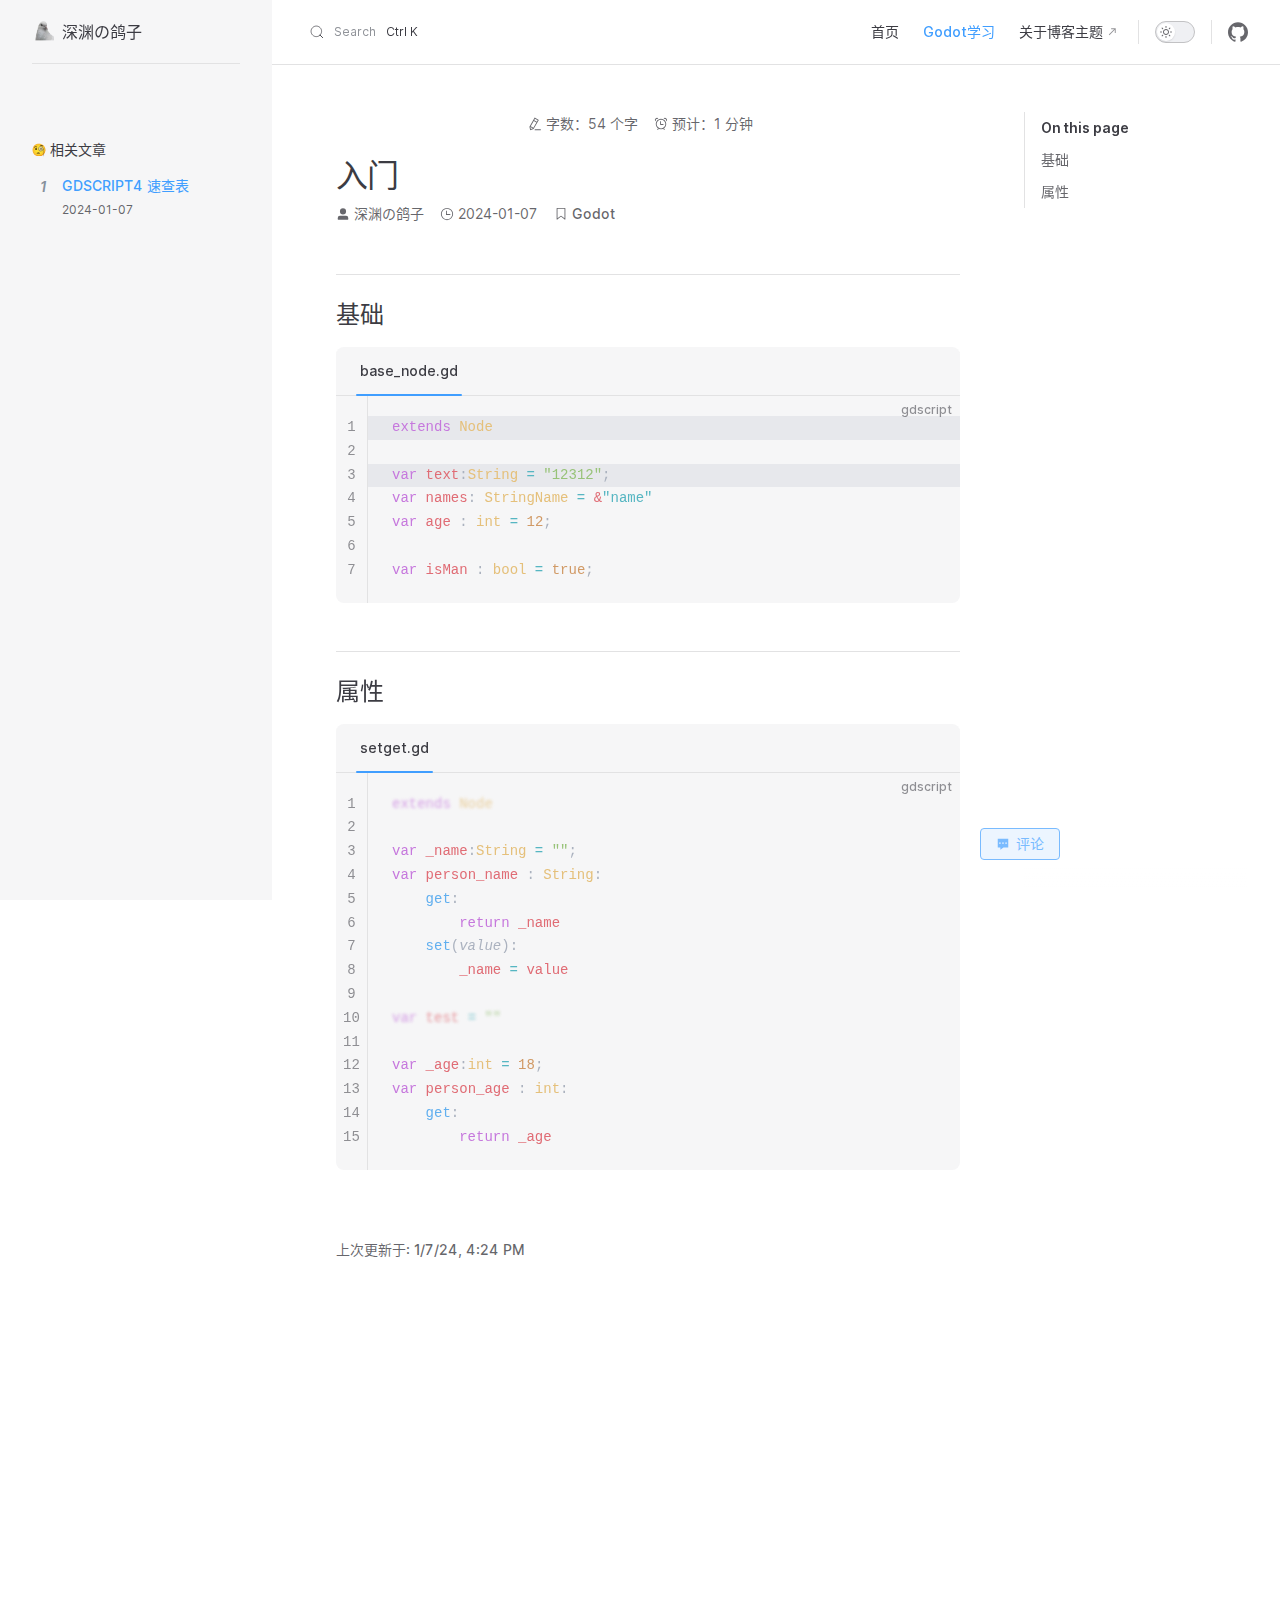
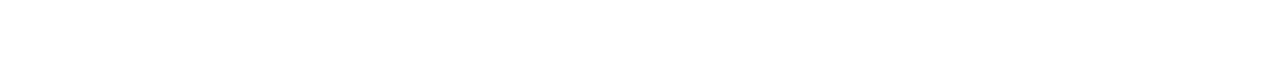
==== godot/index.html @ b445762d "Deploy vitepress to GitHub Pages" ====
<!DOCTYPE html>
<html lang="zh-cn" dir="ltr">
  <head>
    <meta charset="utf-8">
    <meta name="viewport" content="width=device-width,initial-scale=1">
    <title>GDSCRIPT4 速查表 | 深渊の鸽子</title>
    <meta name="description" content="速查表">
    <meta name="generator" content="VitePress v1.0.0-rc.35">
    <link rel="preload stylesheet" href="/assets/style.roAucOJr.css" as="style">
    
    <script type="module" src="/assets/app.lEkBJ5zt.js"></script>
    <link rel="preload" href="/assets/inter-roman-latin.bvIUbFQP.woff2" as="font" type="font/woff2" crossorigin="">
    <link rel="modulepreload" href="/assets/chunks/framework.79SMDegS.js">
    <link rel="modulepreload" href="/assets/chunks/theme.HGvAAdZ9.js">
    <link rel="modulepreload" href="/assets/godot_index.md.YvMDdb5g.lean.js">
    <link rel="icon" href="/favicon.ico">
    <script id="check-dark-mode">(()=>{const e=localStorage.getItem("vitepress-theme-appearance")||"auto",a=window.matchMedia("(prefers-color-scheme: dark)").matches;(!e||e==="auto"?a:e==="dark")&&document.documentElement.classList.add("dark")})();</script>
    <script id="check-mac-os">document.documentElement.classList.toggle("mac",/Mac|iPhone|iPod|iPad/i.test(navigator.platform));</script>
    <script>import("/pagefind/pagefind.js").then(i=>{window.__pagefind__=i,i.init()}).catch(()=>{});</script>
  </head>
  <body><!--v-if--><!--teleport anchor-->
    <div id="app"><div class="Layout" data-v-6cb6df58 data-v-2c471689><!--[--><!--[--><!--]--><!----><!--[--><div style="display:none;" class="theme-blog-popover" data-pagefind-ignore="all" data-v-e66abc54><div class="header" data-v-e66abc54><div class="title-wrapper" data-v-e66abc54><i class="el-icon" style="font-size:20px;" data-v-e66abc54><!--[--><svg xmlns="http://www.w3.org/2000/svg" viewBox="0 0 1024 1024" data-v-e66abc54><path fill="currentColor" d="M288 128h608L736 384l160 256H288v320h-96V64h96z"></path></svg><!--]--></i><span class="title" data-v-e66abc54></span></div><i class="el-icon close-icon" style="font-size:20px;" data-v-e66abc54><!--[--><svg xmlns="http://www.w3.org/2000/svg" viewBox="0 0 1024 1024" data-v-e66abc54><path fill="currentColor" d="M512 64a448 448 0 1 1 0 896 448 448 0 0 1 0-896m0 393.664L407.936 353.6a38.4 38.4 0 1 0-54.336 54.336L457.664 512 353.6 616.064a38.4 38.4 0 1 0 54.336 54.336L512 566.336 616.064 670.4a38.4 38.4 0 1 0 54.336-54.336L566.336 512 670.4 407.936a38.4 38.4 0 1 0-54.336-54.336z"></path></svg><!--]--></i></div><!----><div class="footer content" data-v-e66abc54><!--[--><!--]--></div></div><div style="display:none;" class="theme-blog-popover-close" data-v-e66abc54><i class="el-icon" style="font-size:20px;" data-v-e66abc54><!--[--><svg xmlns="http://www.w3.org/2000/svg" viewBox="0 0 1024 1024" data-v-e66abc54><path fill="currentColor" d="M288 128h608L736 384l160 256H288v320h-96V64h96z"></path></svg><!--]--></i></div><!--]--><!--]--><!--[--><span tabindex="-1" data-v-841351fc></span><a href="#VPContent" class="VPSkipLink visually-hidden" data-v-841351fc> Skip to content </a><!--]--><!----><header class="VPNav" data-v-2c471689 data-v-44e0d005><div class="VPNavBar has-sidebar" data-v-44e0d005 data-v-d85d7874><div class="wrapper" data-v-d85d7874><div class="container" data-v-d85d7874><div class="title" data-v-d85d7874><div class="VPNavBarTitle has-sidebar" data-v-d85d7874 data-v-394ad684><a class="title" href="/" data-v-394ad684><!--[--><!--]--><!--[--><img class="VPImage logo" src="/icon.png" alt data-v-79d2d182><!--]--><!--[-->深渊の鸽子<!--]--><!--[--><!--]--></a></div></div><div class="content" data-v-d85d7874><div class="content-body" data-v-d85d7874><!--[--><!--]--><div class="blog-search search" data-pagefind-ignore="all" data-v-d85d7874 style="--3fb90223:1;" data-v-3e38d8c7><div class="nav-search-btn-wait" data-v-3e38d8c7><svg width="14" height="14" viewBox="0 0 20 20" data-v-3e38d8c7><path d="M14.386 14.386l4.0877 4.0877-4.0877-4.0877c-2.9418 2.9419-7.7115 2.9419-10.6533 0-2.9419-2.9418-2.9419-7.7115 0-10.6533 2.9418-2.9419 7.7115-2.9419 10.6533 0 2.9419 2.9418 2.9419 7.7115 0 10.6533z" stroke="currentColor" fill="none" fill-rule="evenodd" stroke-linecap="round" stroke-linejoin="round" data-v-3e38d8c7></path></svg><span class="search-tip" data-v-3e38d8c7>Search</span><span class="metaKey" data-v-3e38d8c7> K </span></div><!--teleport start--><!--teleport end--></div><nav aria-labelledby="main-nav-aria-label" class="VPNavBarMenu menu" data-v-d85d7874 data-v-9cb54f57><span id="main-nav-aria-label" class="visually-hidden" data-v-9cb54f57>Main Navigation</span><!--[--><!--[--><a class="VPLink link VPNavBarMenuLink" href="/" tabindex="0" data-v-9cb54f57 data-v-55d0fecd><!--[--><span data-v-55d0fecd>首页</span><!--]--></a><!--]--><!--[--><a class="VPLink link VPNavBarMenuLink active" href="/godot/" tabindex="0" data-v-9cb54f57 data-v-55d0fecd><!--[--><span data-v-55d0fecd>Godot学习</span><!--]--></a><!--]--><!--[--><a class="VPLink link vp-external-link-icon VPNavBarMenuLink" href="https://github.com/ATQQ/sugar-blog" target="_blank" rel="noreferrer" tabindex="0" data-v-9cb54f57 data-v-55d0fecd><!--[--><span data-v-55d0fecd>关于博客主题</span><!--]--></a><!--]--><!--]--></nav><!----><div class="VPNavBarAppearance appearance" data-v-d85d7874 data-v-5520889b><button class="VPSwitch VPSwitchAppearance" type="button" role="switch" title="Switch to dark theme" aria-checked="false" data-v-5520889b data-v-2009fa4c data-v-def80ef5><span class="check" data-v-def80ef5><span class="icon" data-v-def80ef5><!--[--><svg xmlns="http://www.w3.org/2000/svg" aria-hidden="true" focusable="false" viewbox="0 0 24 24" class="sun" data-v-2009fa4c><path d="M12,18c-3.3,0-6-2.7-6-6s2.7-6,6-6s6,2.7,6,6S15.3,18,12,18zM12,8c-2.2,0-4,1.8-4,4c0,2.2,1.8,4,4,4c2.2,0,4-1.8,4-4C16,9.8,14.2,8,12,8z"></path><path d="M12,4c-0.6,0-1-0.4-1-1V1c0-0.6,0.4-1,1-1s1,0.4,1,1v2C13,3.6,12.6,4,12,4z"></path><path d="M12,24c-0.6,0-1-0.4-1-1v-2c0-0.6,0.4-1,1-1s1,0.4,1,1v2C13,23.6,12.6,24,12,24z"></path><path d="M5.6,6.6c-0.3,0-0.5-0.1-0.7-0.3L3.5,4.9c-0.4-0.4-0.4-1,0-1.4s1-0.4,1.4,0l1.4,1.4c0.4,0.4,0.4,1,0,1.4C6.2,6.5,5.9,6.6,5.6,6.6z"></path><path d="M19.8,20.8c-0.3,0-0.5-0.1-0.7-0.3l-1.4-1.4c-0.4-0.4-0.4-1,0-1.4s1-0.4,1.4,0l1.4,1.4c0.4,0.4,0.4,1,0,1.4C20.3,20.7,20,20.8,19.8,20.8z"></path><path d="M3,13H1c-0.6,0-1-0.4-1-1s0.4-1,1-1h2c0.6,0,1,0.4,1,1S3.6,13,3,13z"></path><path d="M23,13h-2c-0.6,0-1-0.4-1-1s0.4-1,1-1h2c0.6,0,1,0.4,1,1S23.6,13,23,13z"></path><path d="M4.2,20.8c-0.3,0-0.5-0.1-0.7-0.3c-0.4-0.4-0.4-1,0-1.4l1.4-1.4c0.4-0.4,1-0.4,1.4,0s0.4,1,0,1.4l-1.4,1.4C4.7,20.7,4.5,20.8,4.2,20.8z"></path><path d="M18.4,6.6c-0.3,0-0.5-0.1-0.7-0.3c-0.4-0.4-0.4-1,0-1.4l1.4-1.4c0.4-0.4,1-0.4,1.4,0s0.4,1,0,1.4l-1.4,1.4C18.9,6.5,18.6,6.6,18.4,6.6z"></path></svg><svg xmlns="http://www.w3.org/2000/svg" aria-hidden="true" focusable="false" viewbox="0 0 24 24" class="moon" data-v-2009fa4c><path d="M12.1,22c-0.3,0-0.6,0-0.9,0c-5.5-0.5-9.5-5.4-9-10.9c0.4-4.8,4.2-8.6,9-9c0.4,0,0.8,0.2,1,0.5c0.2,0.3,0.2,0.8-0.1,1.1c-2,2.7-1.4,6.4,1.3,8.4c2.1,1.6,5,1.6,7.1,0c0.3-0.2,0.7-0.3,1.1-0.1c0.3,0.2,0.5,0.6,0.5,1c-0.2,2.7-1.5,5.1-3.6,6.8C16.6,21.2,14.4,22,12.1,22zM9.3,4.4c-2.9,1-5,3.6-5.2,6.8c-0.4,4.4,2.8,8.3,7.2,8.7c2.1,0.2,4.2-0.4,5.8-1.8c1.1-0.9,1.9-2.1,2.4-3.4c-2.5,0.9-5.3,0.5-7.5-1.1C9.2,11.4,8.1,7.7,9.3,4.4z"></path></svg><!--]--></span></span></button></div><div class="VPSocialLinks VPNavBarSocialLinks social-links" data-v-d85d7874 data-v-bcf101ce data-v-e5832fcd><!--[--><a class="VPSocialLink no-icon" href="https://github.com/ZerxZ" aria-label="github" target="_blank" rel="noopener" data-v-e5832fcd data-v-bf8a2409><svg role="img" viewBox="0 0 24 24" xmlns="http://www.w3.org/2000/svg"><title>GitHub</title><path d="M12 .297c-6.63 0-12 5.373-12 12 0 5.303 3.438 9.8 8.205 11.385.6.113.82-.258.82-.577 0-.285-.01-1.04-.015-2.04-3.338.724-4.042-1.61-4.042-1.61C4.422 18.07 3.633 17.7 3.633 17.7c-1.087-.744.084-.729.084-.729 1.205.084 1.838 1.236 1.838 1.236 1.07 1.835 2.809 1.305 3.495.998.108-.776.417-1.305.76-1.605-2.665-.3-5.466-1.332-5.466-5.93 0-1.31.465-2.38 1.235-3.22-.135-.303-.54-1.523.105-3.176 0 0 1.005-.322 3.3 1.23.96-.267 1.98-.399 3-.405 1.02.006 2.04.138 3 .405 2.28-1.552 3.285-1.23 3.285-1.23.645 1.653.24 2.873.12 3.176.765.84 1.23 1.91 1.23 3.22 0 4.61-2.805 5.625-5.475 5.92.42.36.81 1.096.81 2.22 0 1.606-.015 2.896-.015 3.286 0 .315.21.69.825.57C20.565 22.092 24 17.592 24 12.297c0-6.627-5.373-12-12-12"/></svg></a><!--]--></div><div class="VPFlyout VPNavBarExtra extra" data-v-d85d7874 data-v-30d907c8 data-v-682f1e74><button type="button" class="button" aria-haspopup="true" aria-expanded="false" aria-label="extra navigation" data-v-682f1e74><svg xmlns="http://www.w3.org/2000/svg" aria-hidden="true" focusable="false" viewbox="0 0 24 24" class="icon" data-v-682f1e74><circle cx="12" cy="12" r="2"></circle><circle cx="19" cy="12" r="2"></circle><circle cx="5" cy="12" r="2"></circle></svg></button><div class="menu" data-v-682f1e74><div class="VPMenu" data-v-682f1e74 data-v-87f3520f><!----><!--[--><!--[--><!----><div class="group" data-v-30d907c8><div class="item appearance" data-v-30d907c8><p class="label" data-v-30d907c8>Appearance</p><div class="appearance-action" data-v-30d907c8><button class="VPSwitch VPSwitchAppearance" type="button" role="switch" title="Switch to dark theme" aria-checked="false" data-v-30d907c8 data-v-2009fa4c data-v-def80ef5><span class="check" data-v-def80ef5><span class="icon" data-v-def80ef5><!--[--><svg xmlns="http://www.w3.org/2000/svg" aria-hidden="true" focusable="false" viewbox="0 0 24 24" class="sun" data-v-2009fa4c><path d="M12,18c-3.3,0-6-2.7-6-6s2.7-6,6-6s6,2.7,6,6S15.3,18,12,18zM12,8c-2.2,0-4,1.8-4,4c0,2.2,1.8,4,4,4c2.2,0,4-1.8,4-4C16,9.8,14.2,8,12,8z"></path><path d="M12,4c-0.6,0-1-0.4-1-1V1c0-0.6,0.4-1,1-1s1,0.4,1,1v2C13,3.6,12.6,4,12,4z"></path><path d="M12,24c-0.6,0-1-0.4-1-1v-2c0-0.6,0.4-1,1-1s1,0.4,1,1v2C13,23.6,12.6,24,12,24z"></path><path d="M5.6,6.6c-0.3,0-0.5-0.1-0.7-0.3L3.5,4.9c-0.4-0.4-0.4-1,0-1.4s1-0.4,1.4,0l1.4,1.4c0.4,0.4,0.4,1,0,1.4C6.2,6.5,5.9,6.6,5.6,6.6z"></path><path d="M19.8,20.8c-0.3,0-0.5-0.1-0.7-0.3l-1.4-1.4c-0.4-0.4-0.4-1,0-1.4s1-0.4,1.4,0l1.4,1.4c0.4,0.4,0.4,1,0,1.4C20.3,20.7,20,20.8,19.8,20.8z"></path><path d="M3,13H1c-0.6,0-1-0.4-1-1s0.4-1,1-1h2c0.6,0,1,0.4,1,1S3.6,13,3,13z"></path><path d="M23,13h-2c-0.6,0-1-0.4-1-1s0.4-1,1-1h2c0.6,0,1,0.4,1,1S23.6,13,23,13z"></path><path d="M4.2,20.8c-0.3,0-0.5-0.1-0.7-0.3c-0.4-0.4-0.4-1,0-1.4l1.4-1.4c0.4-0.4,1-0.4,1.4,0s0.4,1,0,1.4l-1.4,1.4C4.7,20.7,4.5,20.8,4.2,20.8z"></path><path d="M18.4,6.6c-0.3,0-0.5-0.1-0.7-0.3c-0.4-0.4-0.4-1,0-1.4l1.4-1.4c0.4-0.4,1-0.4,1.4,0s0.4,1,0,1.4l-1.4,1.4C18.9,6.5,18.6,6.6,18.4,6.6z"></path></svg><svg xmlns="http://www.w3.org/2000/svg" aria-hidden="true" focusable="false" viewbox="0 0 24 24" class="moon" data-v-2009fa4c><path d="M12.1,22c-0.3,0-0.6,0-0.9,0c-5.5-0.5-9.5-5.4-9-10.9c0.4-4.8,4.2-8.6,9-9c0.4,0,0.8,0.2,1,0.5c0.2,0.3,0.2,0.8-0.1,1.1c-2,2.7-1.4,6.4,1.3,8.4c2.1,1.6,5,1.6,7.1,0c0.3-0.2,0.7-0.3,1.1-0.1c0.3,0.2,0.5,0.6,0.5,1c-0.2,2.7-1.5,5.1-3.6,6.8C16.6,21.2,14.4,22,12.1,22zM9.3,4.4c-2.9,1-5,3.6-5.2,6.8c-0.4,4.4,2.8,8.3,7.2,8.7c2.1,0.2,4.2-0.4,5.8-1.8c1.1-0.9,1.9-2.1,2.4-3.4c-2.5,0.9-5.3,0.5-7.5-1.1C9.2,11.4,8.1,7.7,9.3,4.4z"></path></svg><!--]--></span></span></button></div></div></div><div class="group" data-v-30d907c8><div class="item social-links" data-v-30d907c8><div class="VPSocialLinks social-links-list" data-v-30d907c8 data-v-e5832fcd><!--[--><a class="VPSocialLink no-icon" href="https://github.com/ZerxZ" aria-label="github" target="_blank" rel="noopener" data-v-e5832fcd data-v-bf8a2409><svg role="img" viewBox="0 0 24 24" xmlns="http://www.w3.org/2000/svg"><title>GitHub</title><path d="M12 .297c-6.63 0-12 5.373-12 12 0 5.303 3.438 9.8 8.205 11.385.6.113.82-.258.82-.577 0-.285-.01-1.04-.015-2.04-3.338.724-4.042-1.61-4.042-1.61C4.422 18.07 3.633 17.7 3.633 17.7c-1.087-.744.084-.729.084-.729 1.205.084 1.838 1.236 1.838 1.236 1.07 1.835 2.809 1.305 3.495.998.108-.776.417-1.305.76-1.605-2.665-.3-5.466-1.332-5.466-5.93 0-1.31.465-2.38 1.235-3.22-.135-.303-.54-1.523.105-3.176 0 0 1.005-.322 3.3 1.23.96-.267 1.98-.399 3-.405 1.02.006 2.04.138 3 .405 2.28-1.552 3.285-1.23 3.285-1.23.645 1.653.24 2.873.12 3.176.765.84 1.23 1.91 1.23 3.22 0 4.61-2.805 5.625-5.475 5.92.42.36.81 1.096.81 2.22 0 1.606-.015 2.896-.015 3.286 0 .315.21.69.825.57C20.565 22.092 24 17.592 24 12.297c0-6.627-5.373-12-12-12"/></svg></a><!--]--></div></div></div><!--]--><!--]--></div></div></div><!--[--><!--]--><button type="button" class="VPNavBarHamburger hamburger" aria-label="mobile navigation" aria-expanded="false" aria-controls="VPNavScreen" data-v-d85d7874 data-v-78a7b0d0><span class="container" data-v-78a7b0d0><span class="top" data-v-78a7b0d0></span><span class="middle" data-v-78a7b0d0></span><span class="bottom" data-v-78a7b0d0></span></span></button></div></div></div></div><div class="divider" data-v-d85d7874><div class="divider-line" data-v-d85d7874></div></div></div><!----></header><div class="VPLocalNav has-sidebar empty" data-v-2c471689 data-v-3588ddd8><div class="container" data-v-3588ddd8><button class="menu" aria-expanded="false" aria-controls="VPSidebarNav" data-v-3588ddd8><svg xmlns="http://www.w3.org/2000/svg" aria-hidden="true" focusable="false" viewbox="0 0 24 24" class="menu-icon" data-v-3588ddd8><path d="M17,11H3c-0.6,0-1-0.4-1-1s0.4-1,1-1h14c0.6,0,1,0.4,1,1S17.6,11,17,11z"></path><path d="M21,7H3C2.4,7,2,6.6,2,6s0.4-1,1-1h18c0.6,0,1,0.4,1,1S21.6,7,21,7z"></path><path d="M21,15H3c-0.6,0-1-0.4-1-1s0.4-1,1-1h18c0.6,0,1,0.4,1,1S21.6,15,21,15z"></path><path d="M17,19H3c-0.6,0-1-0.4-1-1s0.4-1,1-1h14c0.6,0,1,0.4,1,1S17.6,19,17,19z"></path></svg><span class="menu-text" data-v-3588ddd8>Menu</span></button><div class="VPLocalNavOutlineDropdown" style="--vp-vh:0px;" data-v-3588ddd8 data-v-235e12a2><button data-v-235e12a2>Return to top</button><!----></div></div></div><aside class="VPSidebar" data-v-2c471689 data-v-29421dbc><div class="curtain" data-v-29421dbc></div><nav class="nav" id="VPSidebarNav" aria-labelledby="sidebar-aria-label" tabindex="-1" data-v-29421dbc><span class="visually-hidden" id="sidebar-aria-label" data-v-29421dbc> Sidebar Navigation </span><!--[--><!--]--><!--[--><div class="group" data-v-29421dbc><div class="VPSidebarItem level-0" data-v-29421dbc data-v-14e446dd><!----><!----></div></div><!--]--><!--[--><!--[--><!--[--><!--]--><div class="sidebar" data-pagefind-ignore="all" data-v-6cb6df58 style="--b64c8976:40px;--4115ad88:60px;" data-v-07a9eee2><div class="recommend" data-pagefind-ignore="all" data-v-07a9eee2 style="--78ac0e48:0px;" data-v-4cb9129c><div class="card-header" data-v-4cb9129c><span class="title" data-v-4cb9129c><span class="svg-icon"><svg width="512" height="512" viewBox="0 0 128 128" xmlns="http://www.w3.org/2000/svg">
<radialGradient id="notoFaceWithMonocle0" cx="63.6" cy="-2088.9" r="56.96" gradientTransform="matrix(1 0 0 -1 0 -2026)" gradientUnits="userSpaceOnUse">
    <stop offset=".5" stop-color="#FDE030"/>
    <stop offset=".919" stop-color="#F7C02B"/>
    <stop offset="1" stop-color="#F4A223"/>
</radialGradient>
<path fill="url(#notoFaceWithMonocle0)" d="M63.6 118.8c-27.9 0-58-17.5-58-55.9S35.7 7 63.6 7c15.5 0 29.8 5.1 40.4 14.4c11.5 10.2 17.6 24.6 17.6 41.5s-6.1 31.2-17.6 41.4c-10.6 9.3-25 14.5-40.4 14.5z"/>
<path fill="#EB8F00" d="M111.49 29.67c5.33 8.6 8.11 18.84 8.11 30.23c0 16.9-6.1 31.2-17.6 41.4c-10.6 9.3-25 14.5-40.4 14.5c-18.06 0-37.04-7.35-48.18-22.94c10.76 17.66 30.99 25.94 50.18 25.94c15.4 0 29.8-5.2 40.4-14.5c11.5-10.2 17.6-24.5 17.6-41.4c0-12.74-3.47-24.06-10.11-33.23z"/>
<path fill="#422B0D" d="M74.3 24.5c.9-.8 1.8-1.5 2.8-2.2s2.1-1.2 3.1-1.8c2.2-1 4.6-2 7.5-2.1c.7-.1 1.4.1 2.2.1c.7 0 1.5.3 2.2.5c.2.1.4.1.5.2l.5.3l1 .5c.6.4 1.2.9 1.8 1.4c1.1 1 1.8 2.3 2.4 3.5c.3.6.5 1.2.7 1.8c.2.6.3 1.2.4 1.6l.1.3c.2 1.2-.6 2.4-1.8 2.6c-1 .2-1.9-.3-2.4-1.1c-.3-.6-.6-1.1-.8-1.5c-.2-.4-.5-.8-.7-1.2c-.5-.7-1.1-1.3-1.7-1.8c-.1-.1-.3-.2-.5-.3c-.2-.1-.3-.2-.4-.3c-.2-.1-.3-.1-.5-.2l-.2-.1h-.3c-.7-.2-1.4-.3-2.2-.2c-1.6 0-3.5.6-5.4 1.3c-.9.4-1.9.8-2.8 1.2c-.9.5-1.9.9-2.9 1.3l-.2.1c-1.2.5-2.5-.1-2.9-1.2c-.5-1-.2-2.1.5-2.7zm-28.7 14c-.8.2-1.3.3-2 .3c-.6 0-1.3.1-1.9 0c-1.3 0-2.6-.2-3.8-.6c-2-.5-4-.8-5.7-.8c-.8 0-1.6.1-2.2.3s-1.1.5-1.6 1c-1 1-2 2.8-3 4.6c-.6 1.1-2 1.5-3.1.9c-.9-.5-1.3-1.5-1.2-2.4c.2-1.1.5-2.3.9-3.5c.5-1.2 1-2.4 2-3.6c1-1.2 2.3-2.2 3.8-2.7s2.9-.7 4.3-.7c2.7.1 5 .8 7.2 1.6c.9.3 1.8.6 2.7.8c.5.1.9.2 1.4.2c.4 0 1 .1 1.3.1h.4c1.2 0 2.2 1.1 2.1 2.3c.1 1.2-.6 2-1.6 2.2zM44 91.3c1.8-2 6.6-4.3 13.3-4.2c8.9.2 13.7 4.2 13.7 4.2c2.9 2.4 1.6 6.1-1.5 5.8c-5-.6-4.7-1.5-13.7-1.7c-6.5-.1-9.6.9-9.9.9c-1.8.1-2.5-.6-2.8-1.8c-.3-1 0-2.3.9-3.2zm38.3-47.5c4.4 0 8.4 3.7 8.4 9.9s-4 9.9-8.4 9.9s-8.4-3.7-8.4-9.9s4-9.9 8.4-9.9zm-45.1 1.7c-4.2 0-8 3.5-8 9.4s3.8 9.4 8 9.4s8-3.5 8-9.4s-3.8-9.4-8-9.4z"/>
<path fill="#896024" d="M81.37 48.35c-1.03-.72-2.58-.49-3.58.95c-1 1.45-.67 2.97.36 3.69c1.03.72 2.58.49 3.58-.95c1.01-1.45.67-2.98-.36-3.69z"/>
<path fill="#404040" d="M106.5 49.9h-5.6v9h5.6c2.7 0 5.4-1.7 5.4-4.3v-.4c0-2.7-2.7-4.3-5.4-4.3zm-.5 7.7c-1.9 0-3.4-1.5-3.4-3.3s1.5-3.3 3.4-3.3s3.4 1.5 3.4 3.3s-1.5 3.3-3.4 3.3zm.1 13.2c-.3 0-.6-.2-.6-.5v-4.6c0-.3.2-.5.5-.5h.1c.3 0 .5.2.5.5v4.6c0 .2-.2.5-.5.5zm0 7.6c-.3 0-.6-.2-.6-.5v-4.6c0-.3.2-.5.5-.5h.1c.3 0 .5.2.5.5v4.6c0 .3-.2.5-.5.5zm0 7.7c-.3 0-.6-.2-.6-.5V81c0-.3.2-.5.5-.5h.1c.3 0 .5.2.5.5v4.6c0 .3-.2.5-.5.5zm0 7.7c-.3 0-.6-.2-.6-.5v-4.6c0-.3.2-.5.5-.5h.1c.3 0 .5.2.5.5v4.6c0 .3-.2.5-.5.5zm0 7.7c-.3 0-.6-.2-.6-.5v-4.6c0-.3.2-.5.5-.5h.1c.3 0 .5.2.5.5v4.6c0 .3-.2.5-.5.5zm0 7.7c-.3 0-.6-.2-.6-.5v-4.6c0-.3.2-.5.5-.5h.1c.3 0 .5.2.5.5v4.6c0 .3-.2.5-.5.5zm0 7.7c-.3 0-.6-.2-.6-.5v-4.6c0-.3.2-.5.5-.5h.1c.3 0 .5.2.5.5v4.6c0 .3-.2.5-.5.5z"/>
<path fill="#404040" d="M106.1 62.7c-.3 0-.6-.2-.6-.5v-4.6c0-.3.2-.5.5-.5h.1c.3 0 .5.2.5.5v4.6c0 .2-.2.5-.5.5z"/>
<circle cx="106.1" cy="64.1" r="2.6" fill="none" stroke="#404040" stroke-miterlimit="10"/>
<circle cx="106.1" cy="71.8" r="2.6" fill="none" stroke="#404040" stroke-miterlimit="10"/>
<circle cx="106.1" cy="79.4" r="2.6" fill="none" stroke="#404040" stroke-miterlimit="10"/>
<circle cx="106.1" cy="87.1" r="2.6" fill="none" stroke="#404040" stroke-miterlimit="10"/>
<circle cx="106.1" cy="94.7" r="2.6" fill="none" stroke="#404040" stroke-miterlimit="10"/>
<circle cx="106.1" cy="102.4" r="2.6" fill="none" stroke="#404040" stroke-miterlimit="10"/>
<circle cx="106.1" cy="110" r="2.6" fill="none" stroke="#404040" stroke-miterlimit="10"/>
<circle cx="106.1" cy="117.7" r="2.6" fill="none" stroke="#404040" stroke-miterlimit="10"/>
<circle cx="79.6" cy="53.7" r="20.6" fill="#CCC" fill-opacity=".5" stroke="#404040" stroke-miterlimit="10" stroke-width="3.5"/>
<path fill="#FFF" d="M94.8 52.5c-.4-3.8-2.1-7.3-4.9-9.7s-6.4-3.7-10-3.7c-3.7 0-7.3 1.2-10.1 3.5s-4.6 5.8-4.9 9.6c0 .3-.3.5-.5.4c-.2 0-.4-.2-.4-.5c-.1-2 .3-4.1 1.1-6c.8-1.9 2-3.6 3.5-5.1c3-2.9 7.3-4.3 11.4-4.3c4.2 0 8.3 1.6 11.3 4.5c1.5 1.5 2.7 3.2 3.5 5.1c.8 1.9 1.1 4 1 6c0 .3-.2.5-.5.5c-.3.1-.5-.1-.5-.3z"/>
<path fill="#896024" d="M37.01 49.35c-1.03-.72-2.58-.49-3.58.95s-.67 2.97.36 3.69c1.03.72 2.58.49 3.58-.95c1.01-1.45.68-2.98-.36-3.69z"/>
</svg></span>相关文章</span><!----></div><ol class="recommend-container" data-v-4cb9129c><!--[--><li data-v-4cb9129c><i class="num" data-v-4cb9129c>1</i><div class="des" data-v-4cb9129c><a class="el-link el-link--info is-underline title current" href="/godot/index" data-v-4cb9129c><!--v-if--><span class="el-link__inner"><!--[-->GDSCRIPT4 速查表<!--]--></span><!--v-if--></a><div class="suffix" data-v-4cb9129c><span class="tag" data-v-4cb9129c>7小时前</span></div></div></li><!--]--></ol></div></div><!--]--><!--]--></nav></aside><div class="VPContent has-sidebar" id="VPContent" data-pagefind-body data-v-2c471689 data-v-b9872a39><div class="VPDoc has-sidebar has-aside" data-v-b9872a39 data-v-07fdff3d><!--[--><!--]--><div class="container" data-v-07fdff3d><div class="aside" data-v-07fdff3d><div class="aside-curtain" data-v-07fdff3d></div><div class="aside-container" data-v-07fdff3d><div class="aside-content" data-v-07fdff3d><div class="VPDocAside" data-v-07fdff3d data-v-74cee9aa><!--[--><!--]--><!--[--><!--]--><div class="VPDocAsideOutline" role="navigation" data-v-74cee9aa data-v-079e0e73><div class="content" data-v-079e0e73><div class="outline-marker" data-v-079e0e73></div><div class="outline-title" role="heading" aria-level="2" data-v-079e0e73>On this page</div><nav aria-labelledby="doc-outline-aria-label" data-v-079e0e73><span class="visually-hidden" id="doc-outline-aria-label" data-v-079e0e73> Table of Contents for current page </span><ul class="VPDocOutlineItem root" data-v-079e0e73 data-v-36ca9fc6><!--[--><!--]--></ul></nav></div></div><!--[--><!--]--><div class="spacer" data-v-74cee9aa></div><!--[--><!--]--><!----><!--[--><!--]--><!--[--><!--]--></div></div></div></div><div class="content" data-v-07fdff3d><div class="content-container" data-v-07fdff3d><!--[--><!--[--><!--[--><!--[--><!--]--><!----><!----><!--]--><!--]--><!--]--><main class="main" data-v-07fdff3d><div style="position:relative;" class="vp-doc _godot_" data-v-07fdff3d><div><h1 id="入门" tabindex="-1">入门 <a class="header-anchor" href="#入门" aria-label="Permalink to &quot;入门&quot;">​</a></h1><h2 id="基础" tabindex="-1">基础 <a class="header-anchor" href="#基础" aria-label="Permalink to &quot;基础&quot;">​</a></h2><div class="vp-code-group"><div class="tabs"><input type="radio" name="group-5Huvr" id="tab-H1xb9ZT" checked="checked"><label for="tab-H1xb9ZT">base_node.gd</label></div><div class="blocks"><div class="language-gdscript active line-numbers-mode"><button title="Copy Code" class="copy"></button><span class="lang">gdscript</span><pre class="shiki one-dark-pro vp-code"><code><span class="line highlighted"><span style="color:#C678DD;">extends</span><span style="color:#E5C07B;"> Node</span></span>
<span class="line"></span>
<span class="line highlighted"><span style="color:#C678DD;">var</span><span style="color:#E06C75;"> text</span><span style="color:#ABB2BF;">:</span><span style="color:#E5C07B;">String</span><span style="color:#56B6C2;"> =</span><span style="color:#98C379;"> &quot;12312&quot;</span><span style="color:#ABB2BF;">;</span></span>
<span class="line"><span style="color:#C678DD;">var</span><span style="color:#E06C75;"> names</span><span style="color:#ABB2BF;">: </span><span style="color:#E5C07B;">StringName</span><span style="color:#56B6C2;"> =</span><span style="color:#E06C75;"> &amp;</span><span style="color:#56B6C2;">&quot;name&quot;</span></span>
<span class="line"><span style="color:#C678DD;">var</span><span style="color:#E06C75;"> age</span><span style="color:#ABB2BF;"> : </span><span style="color:#E5C07B;">int</span><span style="color:#56B6C2;"> =</span><span style="color:#D19A66;"> 12</span><span style="color:#ABB2BF;">;</span></span>
<span class="line"></span>
<span class="line"><span style="color:#C678DD;">var</span><span style="color:#E06C75;"> isMan</span><span style="color:#ABB2BF;"> : </span><span style="color:#E5C07B;">bool</span><span style="color:#56B6C2;"> =</span><span style="color:#D19A66;"> true</span><span style="color:#ABB2BF;">;</span></span></code></pre><div class="line-numbers-wrapper" aria-hidden="true"><span class="line-number">1</span><br><span class="line-number">2</span><br><span class="line-number">3</span><br><span class="line-number">4</span><br><span class="line-number">5</span><br><span class="line-number">6</span><br><span class="line-number">7</span><br></div></div></div></div><h2 id="属性" tabindex="-1">属性 <a class="header-anchor" href="#属性" aria-label="Permalink to &quot;属性&quot;">​</a></h2><div class="vp-code-group"><div class="tabs"><input type="radio" name="group-KKvvr" id="tab-den9gIH" checked="checked"><label for="tab-den9gIH">setget.gd</label></div><div class="blocks"><div class="language-gdscript active line-numbers-mode"><button title="Copy Code" class="copy"></button><span class="lang">gdscript</span><pre class="shiki one-dark-pro has-focused-lines vp-code"><code><span class="line"><span style="color:#C678DD;">extends</span><span style="color:#E5C07B;"> Node</span></span>
<span class="line"></span>
<span class="line has-focus"><span style="color:#C678DD;">var</span><span style="color:#E06C75;"> _name</span><span style="color:#ABB2BF;">:</span><span style="color:#E5C07B;">String</span><span style="color:#56B6C2;"> =</span><span style="color:#98C379;"> &quot;&quot;</span><span style="color:#ABB2BF;">; </span></span>
<span class="line has-focus"><span style="color:#C678DD;">var</span><span style="color:#E06C75;"> person_name</span><span style="color:#ABB2BF;"> : </span><span style="color:#E5C07B;">String</span><span style="color:#ABB2BF;">:</span></span>
<span class="line has-focus"><span style="color:#61AFEF;">    get</span><span style="color:#ABB2BF;">:</span></span>
<span class="line has-focus"><span style="color:#C678DD;">        return</span><span style="color:#E06C75;"> _name</span></span>
<span class="line has-focus"><span style="color:#61AFEF;">    set</span><span style="color:#ABB2BF;">(</span><span style="color:#ABB2BF;font-style:italic;">value</span><span style="color:#ABB2BF;">):</span></span>
<span class="line has-focus"><span style="color:#E06C75;">        _name</span><span style="color:#56B6C2;"> =</span><span style="color:#E06C75;"> value</span></span>
<span class="line"></span>
<span class="line"><span style="color:#C678DD;">var</span><span style="color:#E06C75;"> test</span><span style="color:#56B6C2;"> =</span><span style="color:#98C379;"> &quot;&quot;</span></span>
<span class="line"></span>
<span class="line has-focus"><span style="color:#C678DD;">var</span><span style="color:#E06C75;"> _age</span><span style="color:#ABB2BF;">:</span><span style="color:#E5C07B;">int</span><span style="color:#56B6C2;"> =</span><span style="color:#D19A66;"> 18</span><span style="color:#ABB2BF;">; </span></span>
<span class="line has-focus"><span style="color:#C678DD;">var</span><span style="color:#E06C75;"> person_age</span><span style="color:#ABB2BF;"> : </span><span style="color:#E5C07B;">int</span><span style="color:#ABB2BF;">:</span></span>
<span class="line has-focus"><span style="color:#61AFEF;">    get</span><span style="color:#ABB2BF;">:</span></span>
<span class="line has-focus"><span style="color:#C678DD;">        return</span><span style="color:#E06C75;"> _age</span></span></code></pre><div class="line-numbers-wrapper" aria-hidden="true"><span class="line-number">1</span><br><span class="line-number">2</span><br><span class="line-number">3</span><br><span class="line-number">4</span><br><span class="line-number">5</span><br><span class="line-number">6</span><br><span class="line-number">7</span><br><span class="line-number">8</span><br><span class="line-number">9</span><br><span class="line-number">10</span><br><span class="line-number">11</span><br><span class="line-number">12</span><br><span class="line-number">13</span><br><span class="line-number">14</span><br><span class="line-number">15</span><br></div></div></div></div></div></div></main><footer class="VPDocFooter" data-v-07fdff3d data-v-65a6fd69><!--[--><!--]--><div class="edit-info" data-v-65a6fd69><!----><div class="last-updated" data-v-65a6fd69><p class="VPLastUpdated" data-v-65a6fd69 data-v-62ae4cb0>上次更新于: <time datetime="2024-01-07T16:24:15.000Z" data-v-62ae4cb0></time></p></div></div><!----></footer><!--[--><!--[--><!--[--><!--[--><!--]--><div id="giscus-comment" class="comment" data-pagefind-ignore="all" data-v-6cb6df58 data-v-c03461bd><div class="el-affix comment-btn" style="height:;width:;" data-v-c03461bd><div class="" style=""><!--[--><button ariadisabled="false" type="button" class="el-button el-button--primary is-plain" style="" data-v-c03461bd><i class="el-icon" style=""><!--[--><svg xmlns="http://www.w3.org/2000/svg" viewBox="0 0 1024 1024"><path fill="currentColor" d="M736 504a56 56 0 1 1 0-112 56 56 0 0 1 0 112m-224 0a56 56 0 1 1 0-112 56 56 0 0 1 0 112m-224 0a56 56 0 1 1 0-112 56 56 0 0 1 0 112M128 128v640h192v160l224-160h352V128z"></path></svg><!--]--></i><span class=""><!--[--> 评论 <!--]--></span></button><!--]--></div></div><!----></div><!--]--><!--]--><!--]--></div></div></div><!--[--><!--]--></div></div><!----><!--[--><!--]--></div></div>
    <script>window.__VP_HASH_MAP__=JSON.parse("{\"godot_index.md\":\"YvMDdb5g\",\"index.md\":\"FGDZoh2l\"}");window.__VP_SITE_DATA__=JSON.parse("{\"lang\":\"zh-cn\",\"dir\":\"ltr\",\"title\":\"深渊の鸽子\",\"description\":\"学习Godot和Dotnet的博客\",\"base\":\"/\",\"head\":[],\"router\":{\"prefetchLinks\":true},\"appearance\":true,\"themeConfig\":{\"blog\":{\"pagesData\":[{\"route\":\"/godot/index\",\"meta\":{\"title\":\"GDSCRIPT4 速查表\",\"description\":\"速查表\",\"tag\":[\"Godot\",\"Godot\"],\"categories\":[\"Godot\"],\"date\":\"2024-01-07 16:24:15\",\"cover\":\"\"}}],\"footer\":{\"copyright\":\"MIT License | 深渊の鸽子\"},\"themeColor\":\"el-blue\",\"author\":\"深渊の鸽子\",\"friend\":[{\"nickname\":\"粥里有勺糖\",\"des\":\"你的指尖用于改变世界的力量\",\"avatar\":\"https://img.cdn.sugarat.top/mdImg/MTY3NDk5NTE2NzAzMA==674995167030\",\"url\":\"https://sugarat.top\"},{\"nickname\":\"Vitepress\",\"des\":\"Vite & Vue Powered Static Site Generator\",\"avatar\":\"https://vitepress.dev/vitepress-logo-large.webp\",\"url\":\"https://vitepress.dev/\"}],\"comment\":{\"repo\":\"ZerxZ/zerxz-blog\",\"repoId\":\"R_kgDOLBKaGA\",\"category\":\"Announcements\",\"categoryId\":\"DIC_kwDOLBKaGM4CcNy1\",\"loading\":\"lazy\",\"mapping\":\"pathname\",\"lang\":\"zh-CN\"},\"mermaid\":true,\"taskCheckbox\":true},\"sidebar\":[{\"text\":\"\",\"items\":[]}],\"lastUpdatedText\":\"上次更新于\",\"logo\":\"/icon.png\",\"nav\":[{\"text\":\"首页\",\"link\":\"/\"},{\"text\":\"Godot学习\",\"link\":\"/godot/\"},{\"text\":\"关于博客主题\",\"link\":\"https://github.com/ATQQ/sugar-blog\"}],\"socialLinks\":[{\"icon\":\"github\",\"link\":\"https://github.com/ZerxZ\"}]},\"locales\":{},\"scrollOffset\":134,\"cleanUrls\":false}");</script>
    
  </body>
</html>
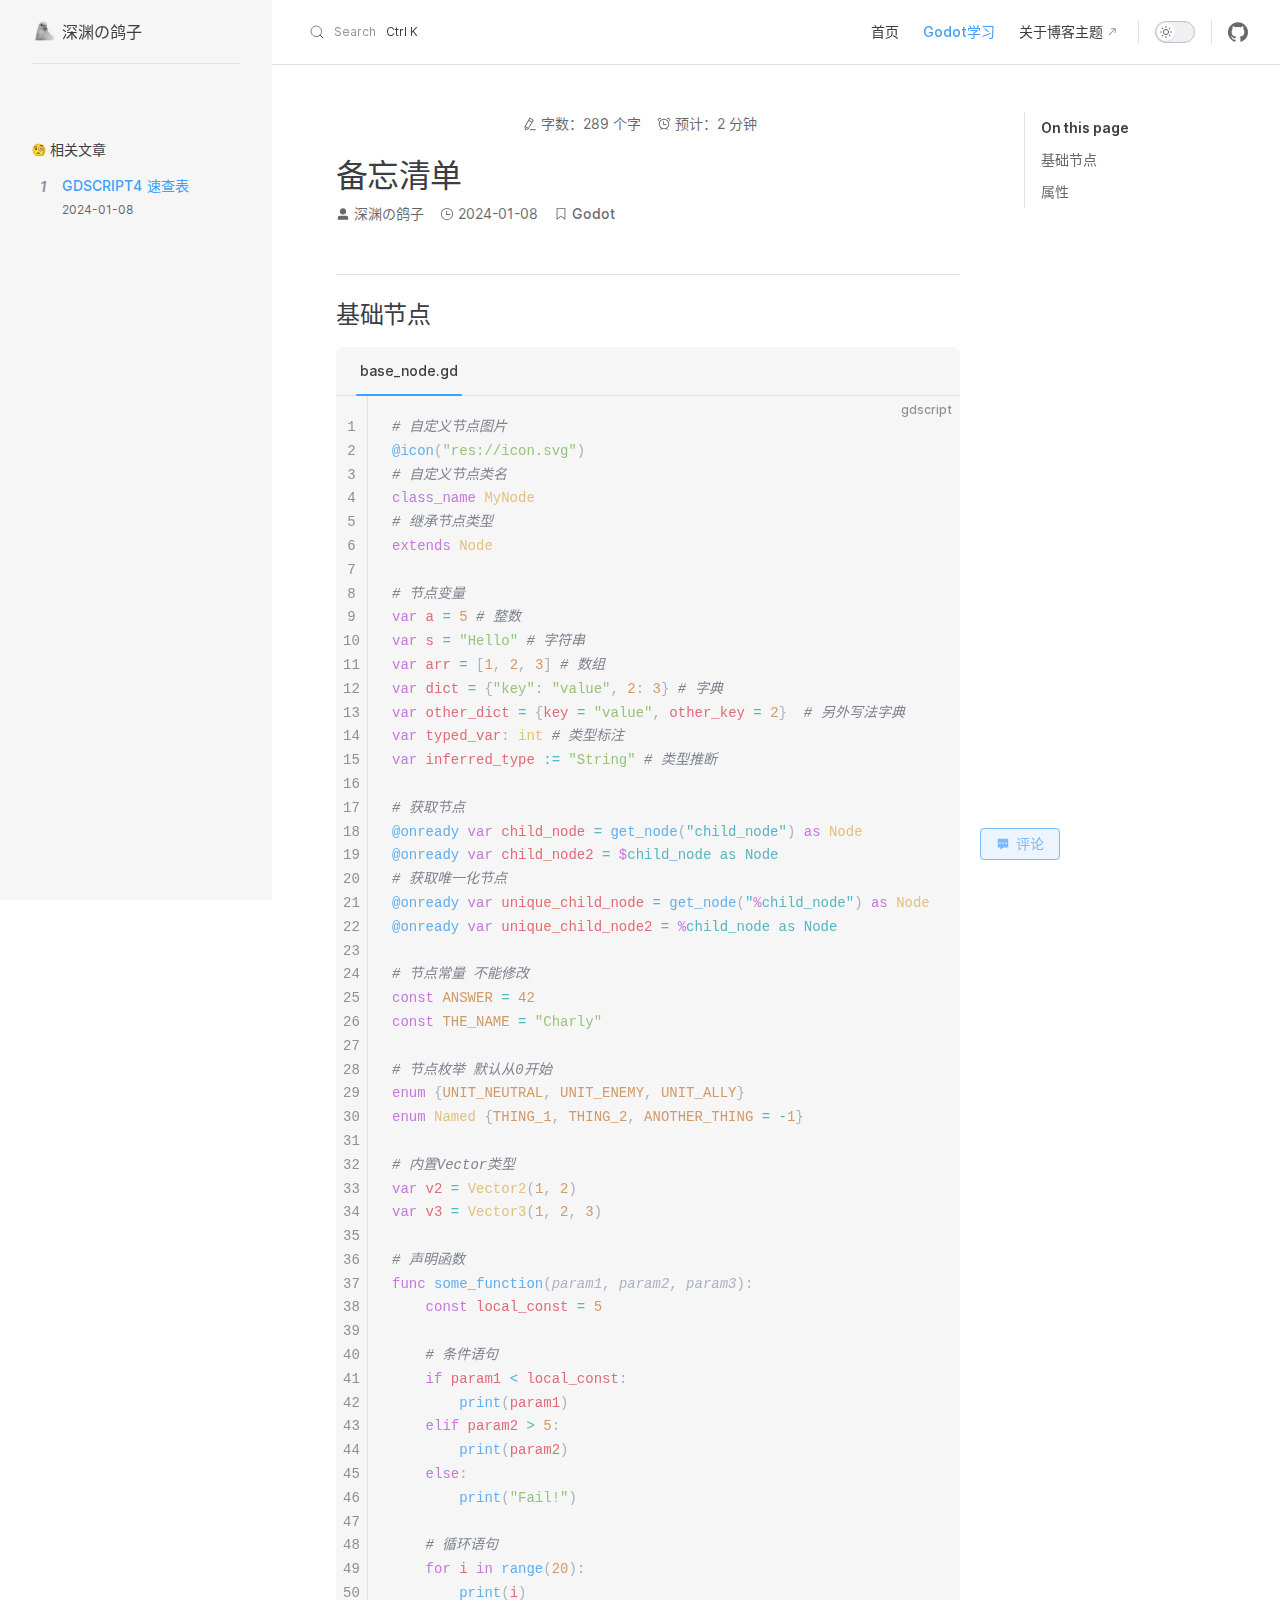
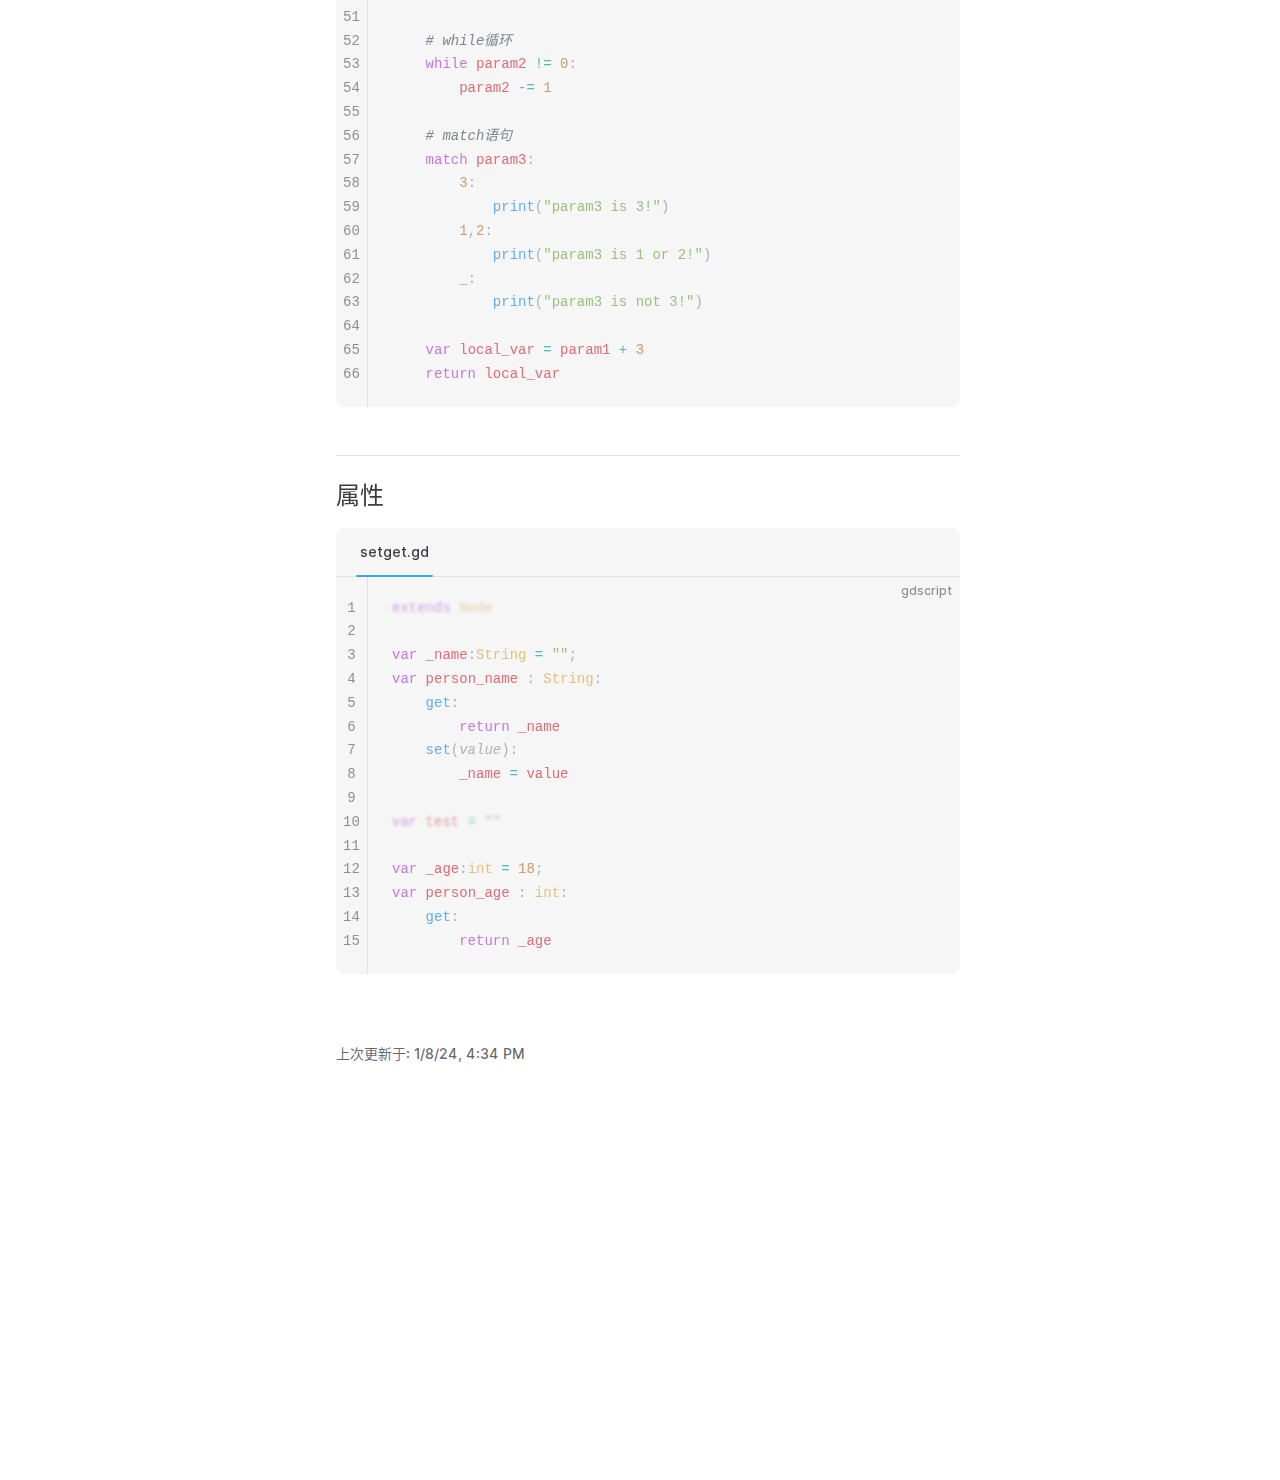
==== commit 7a05b9e1: "Deploy vitepress to GitHub Pages" ====
--- a/godot/index.html
+++ b/godot/index.html
@@ -8,11 +8,11 @@
     <meta name="generator" content="VitePress v1.0.0-rc.35">
     <link rel="preload stylesheet" href="/assets/style.roAucOJr.css" as="style">
     
-    <script type="module" src="/assets/app.lEkBJ5zt.js"></script>
+    <script type="module" src="/assets/app.e_OuPO77.js"></script>
     <link rel="preload" href="/assets/inter-roman-latin.bvIUbFQP.woff2" as="font" type="font/woff2" crossorigin="">
     <link rel="modulepreload" href="/assets/chunks/framework.79SMDegS.js">
-    <link rel="modulepreload" href="/assets/chunks/theme.HGvAAdZ9.js">
-    <link rel="modulepreload" href="/assets/godot_index.md.YvMDdb5g.lean.js">
+    <link rel="modulepreload" href="/assets/chunks/theme.5xmVMKML.js">
+    <link rel="modulepreload" href="/assets/godot_index.md.Tu_WB4s7.lean.js">
     <link rel="icon" href="/favicon.ico">
     <script id="check-dark-mode">(()=>{const e=localStorage.getItem("vitepress-theme-appearance")||"auto",a=window.matchMedia("(prefers-color-scheme: dark)").matches;(!e||e==="auto"?a:e==="dark")&&document.documentElement.classList.add("dark")})();</script>
     <script id="check-mac-os">document.documentElement.classList.toggle("mac",/Mac|iPhone|iPod|iPad/i.test(navigator.platform));</script>
@@ -42,13 +42,72 @@
 <circle cx="79.6" cy="53.7" r="20.6" fill="#CCC" fill-opacity=".5" stroke="#404040" stroke-miterlimit="10" stroke-width="3.5"/>
 <path fill="#FFF" d="M94.8 52.5c-.4-3.8-2.1-7.3-4.9-9.7s-6.4-3.7-10-3.7c-3.7 0-7.3 1.2-10.1 3.5s-4.6 5.8-4.9 9.6c0 .3-.3.5-.5.4c-.2 0-.4-.2-.4-.5c-.1-2 .3-4.1 1.1-6c.8-1.9 2-3.6 3.5-5.1c3-2.9 7.3-4.3 11.4-4.3c4.2 0 8.3 1.6 11.3 4.5c1.5 1.5 2.7 3.2 3.5 5.1c.8 1.9 1.1 4 1 6c0 .3-.2.5-.5.5c-.3.1-.5-.1-.5-.3z"/>
 <path fill="#896024" d="M37.01 49.35c-1.03-.72-2.58-.49-3.58.95s-.67 2.97.36 3.69c1.03.72 2.58.49 3.58-.95c1.01-1.45.68-2.98-.36-3.69z"/>
-</svg></span>相关文章</span><!----></div><ol class="recommend-container" data-v-4cb9129c><!--[--><li data-v-4cb9129c><i class="num" data-v-4cb9129c>1</i><div class="des" data-v-4cb9129c><a class="el-link el-link--info is-underline title current" href="/godot/index" data-v-4cb9129c><!--v-if--><span class="el-link__inner"><!--[-->GDSCRIPT4 速查表<!--]--></span><!--v-if--></a><div class="suffix" data-v-4cb9129c><span class="tag" data-v-4cb9129c>7小时前</span></div></div></li><!--]--></ol></div></div><!--]--><!--]--></nav></aside><div class="VPContent has-sidebar" id="VPContent" data-pagefind-body data-v-2c471689 data-v-b9872a39><div class="VPDoc has-sidebar has-aside" data-v-b9872a39 data-v-07fdff3d><!--[--><!--]--><div class="container" data-v-07fdff3d><div class="aside" data-v-07fdff3d><div class="aside-curtain" data-v-07fdff3d></div><div class="aside-container" data-v-07fdff3d><div class="aside-content" data-v-07fdff3d><div class="VPDocAside" data-v-07fdff3d data-v-74cee9aa><!--[--><!--]--><!--[--><!--]--><div class="VPDocAsideOutline" role="navigation" data-v-74cee9aa data-v-079e0e73><div class="content" data-v-079e0e73><div class="outline-marker" data-v-079e0e73></div><div class="outline-title" role="heading" aria-level="2" data-v-079e0e73>On this page</div><nav aria-labelledby="doc-outline-aria-label" data-v-079e0e73><span class="visually-hidden" id="doc-outline-aria-label" data-v-079e0e73> Table of Contents for current page </span><ul class="VPDocOutlineItem root" data-v-079e0e73 data-v-36ca9fc6><!--[--><!--]--></ul></nav></div></div><!--[--><!--]--><div class="spacer" data-v-74cee9aa></div><!--[--><!--]--><!----><!--[--><!--]--><!--[--><!--]--></div></div></div></div><div class="content" data-v-07fdff3d><div class="content-container" data-v-07fdff3d><!--[--><!--[--><!--[--><!--[--><!--]--><!----><!----><!--]--><!--]--><!--]--><main class="main" data-v-07fdff3d><div style="position:relative;" class="vp-doc _godot_" data-v-07fdff3d><div><h1 id="入门" tabindex="-1">入门 <a class="header-anchor" href="#入门" aria-label="Permalink to &quot;入门&quot;">​</a></h1><h2 id="基础" tabindex="-1">基础 <a class="header-anchor" href="#基础" aria-label="Permalink to &quot;基础&quot;">​</a></h2><div class="vp-code-group"><div class="tabs"><input type="radio" name="group-5Huvr" id="tab-H1xb9ZT" checked="checked"><label for="tab-H1xb9ZT">base_node.gd</label></div><div class="blocks"><div class="language-gdscript active line-numbers-mode"><button title="Copy Code" class="copy"></button><span class="lang">gdscript</span><pre class="shiki one-dark-pro vp-code"><code><span class="line highlighted"><span style="color:#C678DD;">extends</span><span style="color:#E5C07B;"> Node</span></span>
+</svg></span>相关文章</span><!----></div><ol class="recommend-container" data-v-4cb9129c><!--[--><li data-v-4cb9129c><i class="num" data-v-4cb9129c>1</i><div class="des" data-v-4cb9129c><a class="el-link el-link--info is-underline title current" href="/godot/index" data-v-4cb9129c><!--v-if--><span class="el-link__inner"><!--[-->GDSCRIPT4 速查表<!--]--></span><!--v-if--></a><div class="suffix" data-v-4cb9129c><span class="tag" data-v-4cb9129c>1分钟前</span></div></div></li><!--]--></ol></div></div><!--]--><!--]--></nav></aside><div class="VPContent has-sidebar" id="VPContent" data-pagefind-body data-v-2c471689 data-v-b9872a39><div class="VPDoc has-sidebar has-aside" data-v-b9872a39 data-v-07fdff3d><!--[--><!--]--><div class="container" data-v-07fdff3d><div class="aside" data-v-07fdff3d><div class="aside-curtain" data-v-07fdff3d></div><div class="aside-container" data-v-07fdff3d><div class="aside-content" data-v-07fdff3d><div class="VPDocAside" data-v-07fdff3d data-v-74cee9aa><!--[--><!--]--><!--[--><!--]--><div class="VPDocAsideOutline" role="navigation" data-v-74cee9aa data-v-079e0e73><div class="content" data-v-079e0e73><div class="outline-marker" data-v-079e0e73></div><div class="outline-title" role="heading" aria-level="2" data-v-079e0e73>On this page</div><nav aria-labelledby="doc-outline-aria-label" data-v-079e0e73><span class="visually-hidden" id="doc-outline-aria-label" data-v-079e0e73> Table of Contents for current page </span><ul class="VPDocOutlineItem root" data-v-079e0e73 data-v-36ca9fc6><!--[--><!--]--></ul></nav></div></div><!--[--><!--]--><div class="spacer" data-v-74cee9aa></div><!--[--><!--]--><!----><!--[--><!--]--><!--[--><!--]--></div></div></div></div><div class="content" data-v-07fdff3d><div class="content-container" data-v-07fdff3d><!--[--><!--[--><!--[--><!--[--><!--]--><!----><!----><!--]--><!--]--><!--]--><main class="main" data-v-07fdff3d><div style="position:relative;" class="vp-doc _godot_" data-v-07fdff3d><div><h1 id="备忘清单" tabindex="-1">备忘清单 <a class="header-anchor" href="#备忘清单" aria-label="Permalink to &quot;备忘清单&quot;">​</a></h1><h2 id="基础节点" tabindex="-1">基础节点 <a class="header-anchor" href="#基础节点" aria-label="Permalink to &quot;基础节点&quot;">​</a></h2><div class="vp-code-group"><div class="tabs"><input type="radio" name="group-BxVjM" id="tab-RLhYwB8" checked="checked"><label for="tab-RLhYwB8">base_node.gd</label></div><div class="blocks"><div class="language-gdscript active line-numbers-mode"><button title="Copy Code" class="copy"></button><span class="lang">gdscript</span><pre class="shiki one-dark-pro vp-code"><code><span class="line"><span style="color:#7F848E;font-style:italic;"># 自定义节点图片</span></span>
+<span class="line"><span style="color:#61AFEF;">@icon</span><span style="color:#ABB2BF;">(</span><span style="color:#98C379;">&quot;res://icon.svg&quot;</span><span style="color:#ABB2BF;">)</span></span>
+<span class="line"><span style="color:#7F848E;font-style:italic;"># 自定义节点类名</span></span>
+<span class="line"><span style="color:#C678DD;">class_name</span><span style="color:#E5C07B;"> MyNode</span></span>
+<span class="line"><span style="color:#7F848E;font-style:italic;"># 继承节点类型</span></span>
+<span class="line"><span style="color:#C678DD;">extends</span><span style="color:#E5C07B;"> Node</span></span>
 <span class="line"></span>
-<span class="line highlighted"><span style="color:#C678DD;">var</span><span style="color:#E06C75;"> text</span><span style="color:#ABB2BF;">:</span><span style="color:#E5C07B;">String</span><span style="color:#56B6C2;"> =</span><span style="color:#98C379;"> &quot;12312&quot;</span><span style="color:#ABB2BF;">;</span></span>
-<span class="line"><span style="color:#C678DD;">var</span><span style="color:#E06C75;"> names</span><span style="color:#ABB2BF;">: </span><span style="color:#E5C07B;">StringName</span><span style="color:#56B6C2;"> =</span><span style="color:#E06C75;"> &amp;</span><span style="color:#56B6C2;">&quot;name&quot;</span></span>
-<span class="line"><span style="color:#C678DD;">var</span><span style="color:#E06C75;"> age</span><span style="color:#ABB2BF;"> : </span><span style="color:#E5C07B;">int</span><span style="color:#56B6C2;"> =</span><span style="color:#D19A66;"> 12</span><span style="color:#ABB2BF;">;</span></span>
+<span class="line"><span style="color:#7F848E;font-style:italic;"># 节点变量</span></span>
+<span class="line"><span style="color:#C678DD;">var</span><span style="color:#E06C75;"> a</span><span style="color:#56B6C2;"> =</span><span style="color:#D19A66;"> 5</span><span style="color:#7F848E;font-style:italic;"> # 整数</span></span>
+<span class="line"><span style="color:#C678DD;">var</span><span style="color:#E06C75;"> s</span><span style="color:#56B6C2;"> =</span><span style="color:#98C379;"> &quot;Hello&quot;</span><span style="color:#7F848E;font-style:italic;"> # 字符串</span></span>
+<span class="line"><span style="color:#C678DD;">var</span><span style="color:#E06C75;"> arr</span><span style="color:#56B6C2;"> =</span><span style="color:#ABB2BF;"> [</span><span style="color:#D19A66;">1</span><span style="color:#ABB2BF;">, </span><span style="color:#D19A66;">2</span><span style="color:#ABB2BF;">, </span><span style="color:#D19A66;">3</span><span style="color:#ABB2BF;">] </span><span style="color:#7F848E;font-style:italic;"># 数组</span></span>
+<span class="line"><span style="color:#C678DD;">var</span><span style="color:#E06C75;"> dict</span><span style="color:#56B6C2;"> =</span><span style="color:#ABB2BF;"> {</span><span style="color:#98C379;">&quot;key&quot;</span><span style="color:#ABB2BF;">: </span><span style="color:#98C379;">&quot;value&quot;</span><span style="color:#ABB2BF;">, </span><span style="color:#D19A66;">2</span><span style="color:#ABB2BF;">: </span><span style="color:#D19A66;">3</span><span style="color:#ABB2BF;">} </span><span style="color:#7F848E;font-style:italic;"># 字典</span></span>
+<span class="line"><span style="color:#C678DD;">var</span><span style="color:#E06C75;"> other_dict</span><span style="color:#56B6C2;"> =</span><span style="color:#ABB2BF;"> {</span><span style="color:#E06C75;">key</span><span style="color:#56B6C2;"> =</span><span style="color:#98C379;"> &quot;value&quot;</span><span style="color:#ABB2BF;">, </span><span style="color:#E06C75;">other_key</span><span style="color:#56B6C2;"> =</span><span style="color:#D19A66;"> 2</span><span style="color:#ABB2BF;">}  </span><span style="color:#7F848E;font-style:italic;"># 另外写法字典</span></span>
+<span class="line"><span style="color:#C678DD;">var</span><span style="color:#E06C75;"> typed_var</span><span style="color:#ABB2BF;">: </span><span style="color:#E5C07B;">int</span><span style="color:#7F848E;font-style:italic;"> # 类型标注</span></span>
+<span class="line"><span style="color:#C678DD;">var</span><span style="color:#E06C75;"> inferred_type</span><span style="color:#56B6C2;"> :=</span><span style="color:#98C379;"> &quot;String&quot;</span><span style="color:#7F848E;font-style:italic;"> # 类型推断</span></span>
 <span class="line"></span>
-<span class="line"><span style="color:#C678DD;">var</span><span style="color:#E06C75;"> isMan</span><span style="color:#ABB2BF;"> : </span><span style="color:#E5C07B;">bool</span><span style="color:#56B6C2;"> =</span><span style="color:#D19A66;"> true</span><span style="color:#ABB2BF;">;</span></span></code></pre><div class="line-numbers-wrapper" aria-hidden="true"><span class="line-number">1</span><br><span class="line-number">2</span><br><span class="line-number">3</span><br><span class="line-number">4</span><br><span class="line-number">5</span><br><span class="line-number">6</span><br><span class="line-number">7</span><br></div></div></div></div><h2 id="属性" tabindex="-1">属性 <a class="header-anchor" href="#属性" aria-label="Permalink to &quot;属性&quot;">​</a></h2><div class="vp-code-group"><div class="tabs"><input type="radio" name="group-KKvvr" id="tab-den9gIH" checked="checked"><label for="tab-den9gIH">setget.gd</label></div><div class="blocks"><div class="language-gdscript active line-numbers-mode"><button title="Copy Code" class="copy"></button><span class="lang">gdscript</span><pre class="shiki one-dark-pro has-focused-lines vp-code"><code><span class="line"><span style="color:#C678DD;">extends</span><span style="color:#E5C07B;"> Node</span></span>
+<span class="line"><span style="color:#7F848E;font-style:italic;"># 获取节点</span></span>
+<span class="line"><span style="color:#61AFEF;">@onready</span><span style="color:#C678DD;"> var</span><span style="color:#E06C75;"> child_node</span><span style="color:#56B6C2;"> =</span><span style="color:#61AFEF;"> get_node</span><span style="color:#ABB2BF;">(</span><span style="color:#56B6C2;">&quot;child_node&quot;</span><span style="color:#ABB2BF;">) </span><span style="color:#C678DD;">as</span><span style="color:#E5C07B;"> Node</span></span>
+<span class="line"><span style="color:#61AFEF;">@onready</span><span style="color:#C678DD;"> var</span><span style="color:#E06C75;"> child_node2</span><span style="color:#56B6C2;"> =</span><span style="color:#C678DD;"> $</span><span style="color:#56B6C2;">child_node</span><span style="color:#56B6C2;"> as</span><span style="color:#56B6C2;"> Node</span></span>
+<span class="line"><span style="color:#7F848E;font-style:italic;"># 获取唯一化节点</span></span>
+<span class="line"><span style="color:#61AFEF;">@onready</span><span style="color:#C678DD;"> var</span><span style="color:#E06C75;"> unique_child_node</span><span style="color:#56B6C2;"> =</span><span style="color:#61AFEF;"> get_node</span><span style="color:#ABB2BF;">(</span><span style="color:#56B6C2;">&quot;</span><span style="color:#C678DD;">%</span><span style="color:#56B6C2;">child_node&quot;</span><span style="color:#ABB2BF;">) </span><span style="color:#C678DD;">as</span><span style="color:#E5C07B;"> Node</span></span>
+<span class="line"><span style="color:#61AFEF;">@onready</span><span style="color:#C678DD;"> var</span><span style="color:#E06C75;"> unique_child_node2</span><span style="color:#56B6C2;"> =</span><span style="color:#C678DD;"> %</span><span style="color:#56B6C2;">child_node</span><span style="color:#56B6C2;"> as</span><span style="color:#56B6C2;"> Node</span></span>
+<span class="line"></span>
+<span class="line"><span style="color:#7F848E;font-style:italic;"># 节点常量 不能修改</span></span>
+<span class="line"><span style="color:#C678DD;">const</span><span style="color:#D19A66;"> ANSWER</span><span style="color:#56B6C2;"> =</span><span style="color:#D19A66;"> 42</span></span>
+<span class="line"><span style="color:#C678DD;">const</span><span style="color:#D19A66;"> THE_NAME</span><span style="color:#56B6C2;"> =</span><span style="color:#98C379;"> &quot;Charly&quot;</span></span>
+<span class="line"></span>
+<span class="line"><span style="color:#7F848E;font-style:italic;"># 节点枚举 默认从0开始</span></span>
+<span class="line"><span style="color:#C678DD;">enum</span><span style="color:#ABB2BF;"> {</span><span style="color:#D19A66;">UNIT_NEUTRAL</span><span style="color:#ABB2BF;">, </span><span style="color:#D19A66;">UNIT_ENEMY</span><span style="color:#ABB2BF;">, </span><span style="color:#D19A66;">UNIT_ALLY</span><span style="color:#ABB2BF;">}</span></span>
+<span class="line"><span style="color:#C678DD;">enum</span><span style="color:#E5C07B;"> Named</span><span style="color:#ABB2BF;"> {</span><span style="color:#D19A66;">THING_1</span><span style="color:#ABB2BF;">, </span><span style="color:#D19A66;">THING_2</span><span style="color:#ABB2BF;">, </span><span style="color:#D19A66;">ANOTHER_THING</span><span style="color:#56B6C2;"> =</span><span style="color:#56B6C2;"> -</span><span style="color:#D19A66;">1</span><span style="color:#ABB2BF;">}</span></span>
+<span class="line"></span>
+<span class="line"><span style="color:#7F848E;font-style:italic;"># 内置Vector类型</span></span>
+<span class="line"><span style="color:#C678DD;">var</span><span style="color:#E06C75;"> v2</span><span style="color:#56B6C2;"> =</span><span style="color:#E5C07B;"> Vector2</span><span style="color:#ABB2BF;">(</span><span style="color:#D19A66;">1</span><span style="color:#ABB2BF;">, </span><span style="color:#D19A66;">2</span><span style="color:#ABB2BF;">)</span></span>
+<span class="line"><span style="color:#C678DD;">var</span><span style="color:#E06C75;"> v3</span><span style="color:#56B6C2;"> =</span><span style="color:#E5C07B;"> Vector3</span><span style="color:#ABB2BF;">(</span><span style="color:#D19A66;">1</span><span style="color:#ABB2BF;">, </span><span style="color:#D19A66;">2</span><span style="color:#ABB2BF;">, </span><span style="color:#D19A66;">3</span><span style="color:#ABB2BF;">)</span></span>
+<span class="line"></span>
+<span class="line"><span style="color:#7F848E;font-style:italic;"># 声明函数</span></span>
+<span class="line"><span style="color:#C678DD;">func</span><span style="color:#61AFEF;"> some_function</span><span style="color:#ABB2BF;">(</span><span style="color:#ABB2BF;font-style:italic;">param1</span><span style="color:#ABB2BF;">, </span><span style="color:#ABB2BF;font-style:italic;">param2</span><span style="color:#ABB2BF;">, </span><span style="color:#ABB2BF;font-style:italic;">param3</span><span style="color:#ABB2BF;">):</span></span>
+<span class="line"><span style="color:#C678DD;">	const</span><span style="color:#E06C75;"> local_const</span><span style="color:#56B6C2;"> =</span><span style="color:#D19A66;"> 5</span></span>
+<span class="line"></span>
+<span class="line"><span style="color:#7F848E;font-style:italic;">	# 条件语句</span></span>
+<span class="line"><span style="color:#C678DD;">	if</span><span style="color:#E06C75;"> param1</span><span style="color:#56B6C2;"> &lt;</span><span style="color:#E06C75;"> local_const</span><span style="color:#ABB2BF;">:</span></span>
+<span class="line"><span style="color:#61AFEF;">		print</span><span style="color:#ABB2BF;">(</span><span style="color:#E06C75;">param1</span><span style="color:#ABB2BF;">)</span></span>
+<span class="line"><span style="color:#C678DD;">	elif</span><span style="color:#E06C75;"> param2</span><span style="color:#56B6C2;"> &gt;</span><span style="color:#D19A66;"> 5</span><span style="color:#ABB2BF;">:</span></span>
+<span class="line"><span style="color:#61AFEF;">		print</span><span style="color:#ABB2BF;">(</span><span style="color:#E06C75;">param2</span><span style="color:#ABB2BF;">)</span></span>
+<span class="line"><span style="color:#C678DD;">	else</span><span style="color:#ABB2BF;">:</span></span>
+<span class="line"><span style="color:#61AFEF;">		print</span><span style="color:#ABB2BF;">(</span><span style="color:#98C379;">&quot;Fail!&quot;</span><span style="color:#ABB2BF;">)</span></span>
+<span class="line"></span>
+<span class="line"><span style="color:#7F848E;font-style:italic;">	# 循环语句</span></span>
+<span class="line"><span style="color:#C678DD;">	for</span><span style="color:#E06C75;"> i</span><span style="color:#C678DD;"> in</span><span style="color:#61AFEF;"> range</span><span style="color:#ABB2BF;">(</span><span style="color:#D19A66;">20</span><span style="color:#ABB2BF;">):</span></span>
+<span class="line"><span style="color:#61AFEF;">		print</span><span style="color:#ABB2BF;">(</span><span style="color:#E06C75;">i</span><span style="color:#ABB2BF;">)</span></span>
+<span class="line"><span style="color:#ABB2BF;">	</span></span>
+<span class="line"><span style="color:#7F848E;font-style:italic;">	# while循环</span></span>
+<span class="line"><span style="color:#C678DD;">	while</span><span style="color:#E06C75;"> param2</span><span style="color:#56B6C2;"> !=</span><span style="color:#D19A66;"> 0</span><span style="color:#ABB2BF;">:</span></span>
+<span class="line"><span style="color:#E06C75;">		param2</span><span style="color:#56B6C2;"> -=</span><span style="color:#D19A66;"> 1</span></span>
+<span class="line"></span>
+<span class="line"><span style="color:#7F848E;font-style:italic;">	# match语句</span></span>
+<span class="line"><span style="color:#C678DD;">	match</span><span style="color:#E06C75;"> param3</span><span style="color:#ABB2BF;">:</span></span>
+<span class="line"><span style="color:#D19A66;">		3</span><span style="color:#ABB2BF;">:</span></span>
+<span class="line"><span style="color:#61AFEF;">			print</span><span style="color:#ABB2BF;">(</span><span style="color:#98C379;">&quot;param3 is 3!&quot;</span><span style="color:#ABB2BF;">)</span></span>
+<span class="line"><span style="color:#D19A66;">		1</span><span style="color:#ABB2BF;">,</span><span style="color:#D19A66;">2</span><span style="color:#ABB2BF;">:</span></span>
+<span class="line"><span style="color:#61AFEF;">			print</span><span style="color:#ABB2BF;">(</span><span style="color:#98C379;">&quot;param3 is 1 or 2!&quot;</span><span style="color:#ABB2BF;">)</span></span>
+<span class="line"><span style="color:#D19A66;">		_</span><span style="color:#ABB2BF;">:</span></span>
+<span class="line"><span style="color:#61AFEF;">			print</span><span style="color:#ABB2BF;">(</span><span style="color:#98C379;">&quot;param3 is not 3!&quot;</span><span style="color:#ABB2BF;">)</span></span>
+<span class="line"></span>
+<span class="line"><span style="color:#C678DD;">	var</span><span style="color:#E06C75;"> local_var</span><span style="color:#56B6C2;"> =</span><span style="color:#E06C75;"> param1</span><span style="color:#56B6C2;"> +</span><span style="color:#D19A66;"> 3</span></span>
+<span class="line"><span style="color:#C678DD;">	return</span><span style="color:#E06C75;"> local_var</span></span></code></pre><div class="line-numbers-wrapper" aria-hidden="true"><span class="line-number">1</span><br><span class="line-number">2</span><br><span class="line-number">3</span><br><span class="line-number">4</span><br><span class="line-number">5</span><br><span class="line-number">6</span><br><span class="line-number">7</span><br><span class="line-number">8</span><br><span class="line-number">9</span><br><span class="line-number">10</span><br><span class="line-number">11</span><br><span class="line-number">12</span><br><span class="line-number">13</span><br><span class="line-number">14</span><br><span class="line-number">15</span><br><span class="line-number">16</span><br><span class="line-number">17</span><br><span class="line-number">18</span><br><span class="line-number">19</span><br><span class="line-number">20</span><br><span class="line-number">21</span><br><span class="line-number">22</span><br><span class="line-number">23</span><br><span class="line-number">24</span><br><span class="line-number">25</span><br><span class="line-number">26</span><br><span class="line-number">27</span><br><span class="line-number">28</span><br><span class="line-number">29</span><br><span class="line-number">30</span><br><span class="line-number">31</span><br><span class="line-number">32</span><br><span class="line-number">33</span><br><span class="line-number">34</span><br><span class="line-number">35</span><br><span class="line-number">36</span><br><span class="line-number">37</span><br><span class="line-number">38</span><br><span class="line-number">39</span><br><span class="line-number">40</span><br><span class="line-number">41</span><br><span class="line-number">42</span><br><span class="line-number">43</span><br><span class="line-number">44</span><br><span class="line-number">45</span><br><span class="line-number">46</span><br><span class="line-number">47</span><br><span class="line-number">48</span><br><span class="line-number">49</span><br><span class="line-number">50</span><br><span class="line-number">51</span><br><span class="line-number">52</span><br><span class="line-number">53</span><br><span class="line-number">54</span><br><span class="line-number">55</span><br><span class="line-number">56</span><br><span class="line-number">57</span><br><span class="line-number">58</span><br><span class="line-number">59</span><br><span class="line-number">60</span><br><span class="line-number">61</span><br><span class="line-number">62</span><br><span class="line-number">63</span><br><span class="line-number">64</span><br><span class="line-number">65</span><br><span class="line-number">66</span><br></div></div></div></div><h2 id="属性" tabindex="-1">属性 <a class="header-anchor" href="#属性" aria-label="Permalink to &quot;属性&quot;">​</a></h2><div class="vp-code-group"><div class="tabs"><input type="radio" name="group-vFthR" id="tab-OJdbGuW" checked="checked"><label for="tab-OJdbGuW">setget.gd</label></div><div class="blocks"><div class="language-gdscript active line-numbers-mode"><button title="Copy Code" class="copy"></button><span class="lang">gdscript</span><pre class="shiki one-dark-pro has-focused-lines vp-code"><code><span class="line"><span style="color:#C678DD;">extends</span><span style="color:#E5C07B;"> Node</span></span>
 <span class="line"></span>
 <span class="line has-focus"><span style="color:#C678DD;">var</span><span style="color:#E06C75;"> _name</span><span style="color:#ABB2BF;">:</span><span style="color:#E5C07B;">String</span><span style="color:#56B6C2;"> =</span><span style="color:#98C379;"> &quot;&quot;</span><span style="color:#ABB2BF;">; </span></span>
 <span class="line has-focus"><span style="color:#C678DD;">var</span><span style="color:#E06C75;"> person_name</span><span style="color:#ABB2BF;"> : </span><span style="color:#E5C07B;">String</span><span style="color:#ABB2BF;">:</span></span>
@@ -62,8 +121,8 @@
 <span class="line has-focus"><span style="color:#C678DD;">var</span><span style="color:#E06C75;"> _age</span><span style="color:#ABB2BF;">:</span><span style="color:#E5C07B;">int</span><span style="color:#56B6C2;"> =</span><span style="color:#D19A66;"> 18</span><span style="color:#ABB2BF;">; </span></span>
 <span class="line has-focus"><span style="color:#C678DD;">var</span><span style="color:#E06C75;"> person_age</span><span style="color:#ABB2BF;"> : </span><span style="color:#E5C07B;">int</span><span style="color:#ABB2BF;">:</span></span>
 <span class="line has-focus"><span style="color:#61AFEF;">    get</span><span style="color:#ABB2BF;">:</span></span>
-<span class="line has-focus"><span style="color:#C678DD;">        return</span><span style="color:#E06C75;"> _age</span></span></code></pre><div class="line-numbers-wrapper" aria-hidden="true"><span class="line-number">1</span><br><span class="line-number">2</span><br><span class="line-number">3</span><br><span class="line-number">4</span><br><span class="line-number">5</span><br><span class="line-number">6</span><br><span class="line-number">7</span><br><span class="line-number">8</span><br><span class="line-number">9</span><br><span class="line-number">10</span><br><span class="line-number">11</span><br><span class="line-number">12</span><br><span class="line-number">13</span><br><span class="line-number">14</span><br><span class="line-number">15</span><br></div></div></div></div></div></div></main><footer class="VPDocFooter" data-v-07fdff3d data-v-65a6fd69><!--[--><!--]--><div class="edit-info" data-v-65a6fd69><!----><div class="last-updated" data-v-65a6fd69><p class="VPLastUpdated" data-v-65a6fd69 data-v-62ae4cb0>上次更新于: <time datetime="2024-01-07T16:24:15.000Z" data-v-62ae4cb0></time></p></div></div><!----></footer><!--[--><!--[--><!--[--><!--[--><!--]--><div id="giscus-comment" class="comment" data-pagefind-ignore="all" data-v-6cb6df58 data-v-c03461bd><div class="el-affix comment-btn" style="height:;width:;" data-v-c03461bd><div class="" style=""><!--[--><button ariadisabled="false" type="button" class="el-button el-button--primary is-plain" style="" data-v-c03461bd><i class="el-icon" style=""><!--[--><svg xmlns="http://www.w3.org/2000/svg" viewBox="0 0 1024 1024"><path fill="currentColor" d="M736 504a56 56 0 1 1 0-112 56 56 0 0 1 0 112m-224 0a56 56 0 1 1 0-112 56 56 0 0 1 0 112m-224 0a56 56 0 1 1 0-112 56 56 0 0 1 0 112M128 128v640h192v160l224-160h352V128z"></path></svg><!--]--></i><span class=""><!--[--> 评论 <!--]--></span></button><!--]--></div></div><!----></div><!--]--><!--]--><!--]--></div></div></div><!--[--><!--]--></div></div><!----><!--[--><!--]--></div></div>
-    <script>window.__VP_HASH_MAP__=JSON.parse("{\"godot_index.md\":\"YvMDdb5g\",\"index.md\":\"FGDZoh2l\"}");window.__VP_SITE_DATA__=JSON.parse("{\"lang\":\"zh-cn\",\"dir\":\"ltr\",\"title\":\"深渊の鸽子\",\"description\":\"学习Godot和Dotnet的博客\",\"base\":\"/\",\"head\":[],\"router\":{\"prefetchLinks\":true},\"appearance\":true,\"themeConfig\":{\"blog\":{\"pagesData\":[{\"route\":\"/godot/index\",\"meta\":{\"title\":\"GDSCRIPT4 速查表\",\"description\":\"速查表\",\"tag\":[\"Godot\",\"Godot\"],\"categories\":[\"Godot\"],\"date\":\"2024-01-07 16:24:15\",\"cover\":\"\"}}],\"footer\":{\"copyright\":\"MIT License | 深渊の鸽子\"},\"themeColor\":\"el-blue\",\"author\":\"深渊の鸽子\",\"friend\":[{\"nickname\":\"粥里有勺糖\",\"des\":\"你的指尖用于改变世界的力量\",\"avatar\":\"https://img.cdn.sugarat.top/mdImg/MTY3NDk5NTE2NzAzMA==674995167030\",\"url\":\"https://sugarat.top\"},{\"nickname\":\"Vitepress\",\"des\":\"Vite & Vue Powered Static Site Generator\",\"avatar\":\"https://vitepress.dev/vitepress-logo-large.webp\",\"url\":\"https://vitepress.dev/\"}],\"comment\":{\"repo\":\"ZerxZ/zerxz-blog\",\"repoId\":\"R_kgDOLBKaGA\",\"category\":\"Announcements\",\"categoryId\":\"DIC_kwDOLBKaGM4CcNy1\",\"loading\":\"lazy\",\"mapping\":\"pathname\",\"lang\":\"zh-CN\"},\"mermaid\":true,\"taskCheckbox\":true},\"sidebar\":[{\"text\":\"\",\"items\":[]}],\"lastUpdatedText\":\"上次更新于\",\"logo\":\"/icon.png\",\"nav\":[{\"text\":\"首页\",\"link\":\"/\"},{\"text\":\"Godot学习\",\"link\":\"/godot/\"},{\"text\":\"关于博客主题\",\"link\":\"https://github.com/ATQQ/sugar-blog\"}],\"socialLinks\":[{\"icon\":\"github\",\"link\":\"https://github.com/ZerxZ\"}]},\"locales\":{},\"scrollOffset\":134,\"cleanUrls\":false}");</script>
+<span class="line has-focus"><span style="color:#C678DD;">        return</span><span style="color:#E06C75;"> _age</span></span></code></pre><div class="line-numbers-wrapper" aria-hidden="true"><span class="line-number">1</span><br><span class="line-number">2</span><br><span class="line-number">3</span><br><span class="line-number">4</span><br><span class="line-number">5</span><br><span class="line-number">6</span><br><span class="line-number">7</span><br><span class="line-number">8</span><br><span class="line-number">9</span><br><span class="line-number">10</span><br><span class="line-number">11</span><br><span class="line-number">12</span><br><span class="line-number">13</span><br><span class="line-number">14</span><br><span class="line-number">15</span><br></div></div></div></div></div></div></main><footer class="VPDocFooter" data-v-07fdff3d data-v-65a6fd69><!--[--><!--]--><div class="edit-info" data-v-65a6fd69><!----><div class="last-updated" data-v-65a6fd69><p class="VPLastUpdated" data-v-65a6fd69 data-v-62ae4cb0>上次更新于: <time datetime="2024-01-08T16:34:52.000Z" data-v-62ae4cb0></time></p></div></div><!----></footer><!--[--><!--[--><!--[--><!--[--><!--]--><div id="giscus-comment" class="comment" data-pagefind-ignore="all" data-v-6cb6df58 data-v-c03461bd><div class="el-affix comment-btn" style="height:;width:;" data-v-c03461bd><div class="" style=""><!--[--><button ariadisabled="false" type="button" class="el-button el-button--primary is-plain" style="" data-v-c03461bd><i class="el-icon" style=""><!--[--><svg xmlns="http://www.w3.org/2000/svg" viewBox="0 0 1024 1024"><path fill="currentColor" d="M736 504a56 56 0 1 1 0-112 56 56 0 0 1 0 112m-224 0a56 56 0 1 1 0-112 56 56 0 0 1 0 112m-224 0a56 56 0 1 1 0-112 56 56 0 0 1 0 112M128 128v640h192v160l224-160h352V128z"></path></svg><!--]--></i><span class=""><!--[--> 评论 <!--]--></span></button><!--]--></div></div><!----></div><!--]--><!--]--><!--]--></div></div></div><!--[--><!--]--></div></div><!----><!--[--><!--]--></div></div>
+    <script>window.__VP_HASH_MAP__=JSON.parse("{\"index.md\":\"FGDZoh2l\",\"godot_index.md\":\"Tu_WB4s7\"}");window.__VP_SITE_DATA__=JSON.parse("{\"lang\":\"zh-cn\",\"dir\":\"ltr\",\"title\":\"深渊の鸽子\",\"description\":\"学习Godot和Dotnet的博客\",\"base\":\"/\",\"head\":[],\"router\":{\"prefetchLinks\":true},\"appearance\":true,\"themeConfig\":{\"blog\":{\"pagesData\":[{\"route\":\"/godot/index\",\"meta\":{\"title\":\"GDSCRIPT4 速查表\",\"description\":\"速查表\",\"tag\":[\"Godot\",\"Godot\"],\"categories\":[\"Godot\"],\"date\":\"2024-01-08 16:34:52\",\"cover\":\"\"}}],\"footer\":{\"copyright\":\"MIT License | 深渊の鸽子\"},\"themeColor\":\"el-blue\",\"author\":\"深渊の鸽子\",\"friend\":[{\"nickname\":\"粥里有勺糖\",\"des\":\"你的指尖用于改变世界的力量\",\"avatar\":\"https://img.cdn.sugarat.top/mdImg/MTY3NDk5NTE2NzAzMA==674995167030\",\"url\":\"https://sugarat.top\"},{\"nickname\":\"Vitepress\",\"des\":\"Vite & Vue Powered Static Site Generator\",\"avatar\":\"https://vitepress.dev/vitepress-logo-large.webp\",\"url\":\"https://vitepress.dev/\"}],\"comment\":{\"repo\":\"ZerxZ/zerxz-blog\",\"repoId\":\"R_kgDOLBKaGA\",\"category\":\"Announcements\",\"categoryId\":\"DIC_kwDOLBKaGM4CcNy1\",\"loading\":\"lazy\",\"mapping\":\"pathname\",\"lang\":\"zh-CN\"},\"mermaid\":true,\"taskCheckbox\":true},\"sidebar\":[{\"text\":\"\",\"items\":[]}],\"lastUpdatedText\":\"上次更新于\",\"logo\":\"/icon.png\",\"nav\":[{\"text\":\"首页\",\"link\":\"/\"},{\"text\":\"Godot学习\",\"link\":\"/godot/\"},{\"text\":\"关于博客主题\",\"link\":\"https://github.com/ATQQ/sugar-blog\"}],\"socialLinks\":[{\"icon\":\"github\",\"link\":\"https://github.com/ZerxZ\"}]},\"locales\":{},\"scrollOffset\":134,\"cleanUrls\":false}");</script>
     
   </body>
 </html>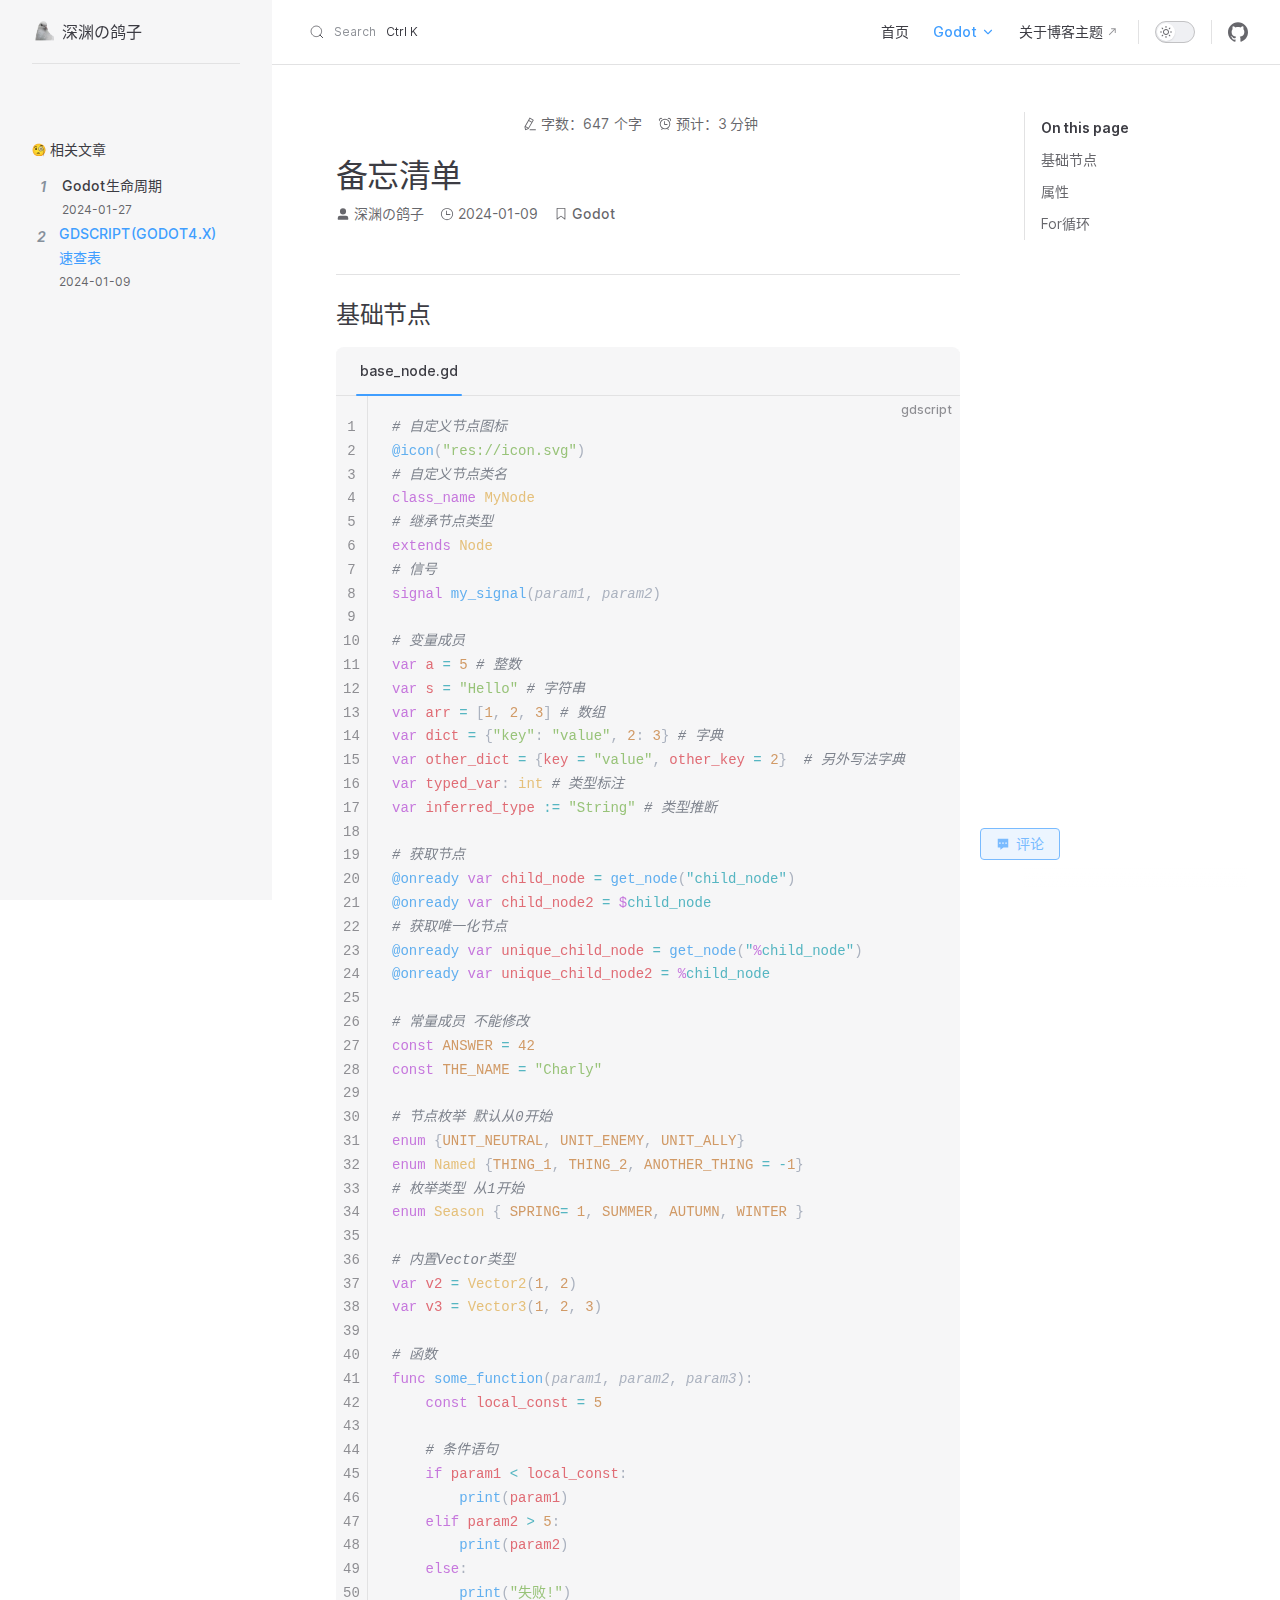
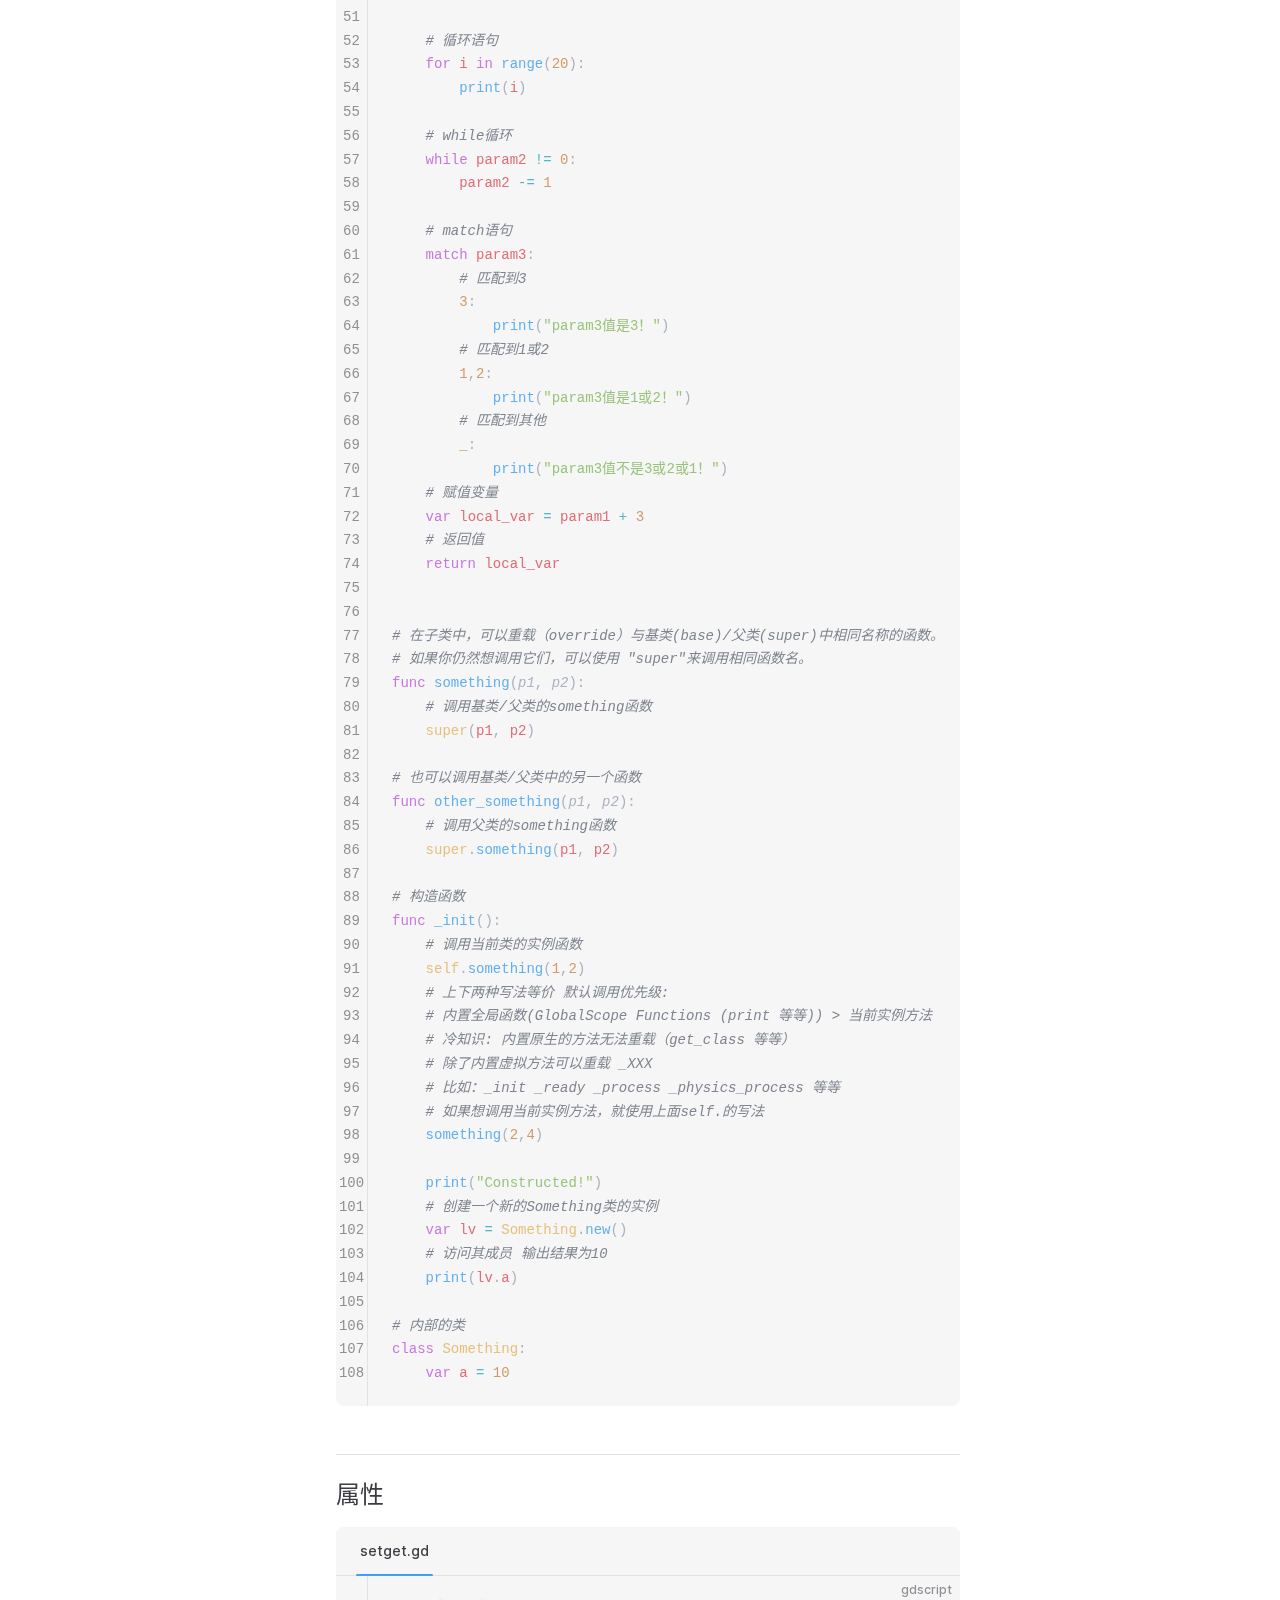
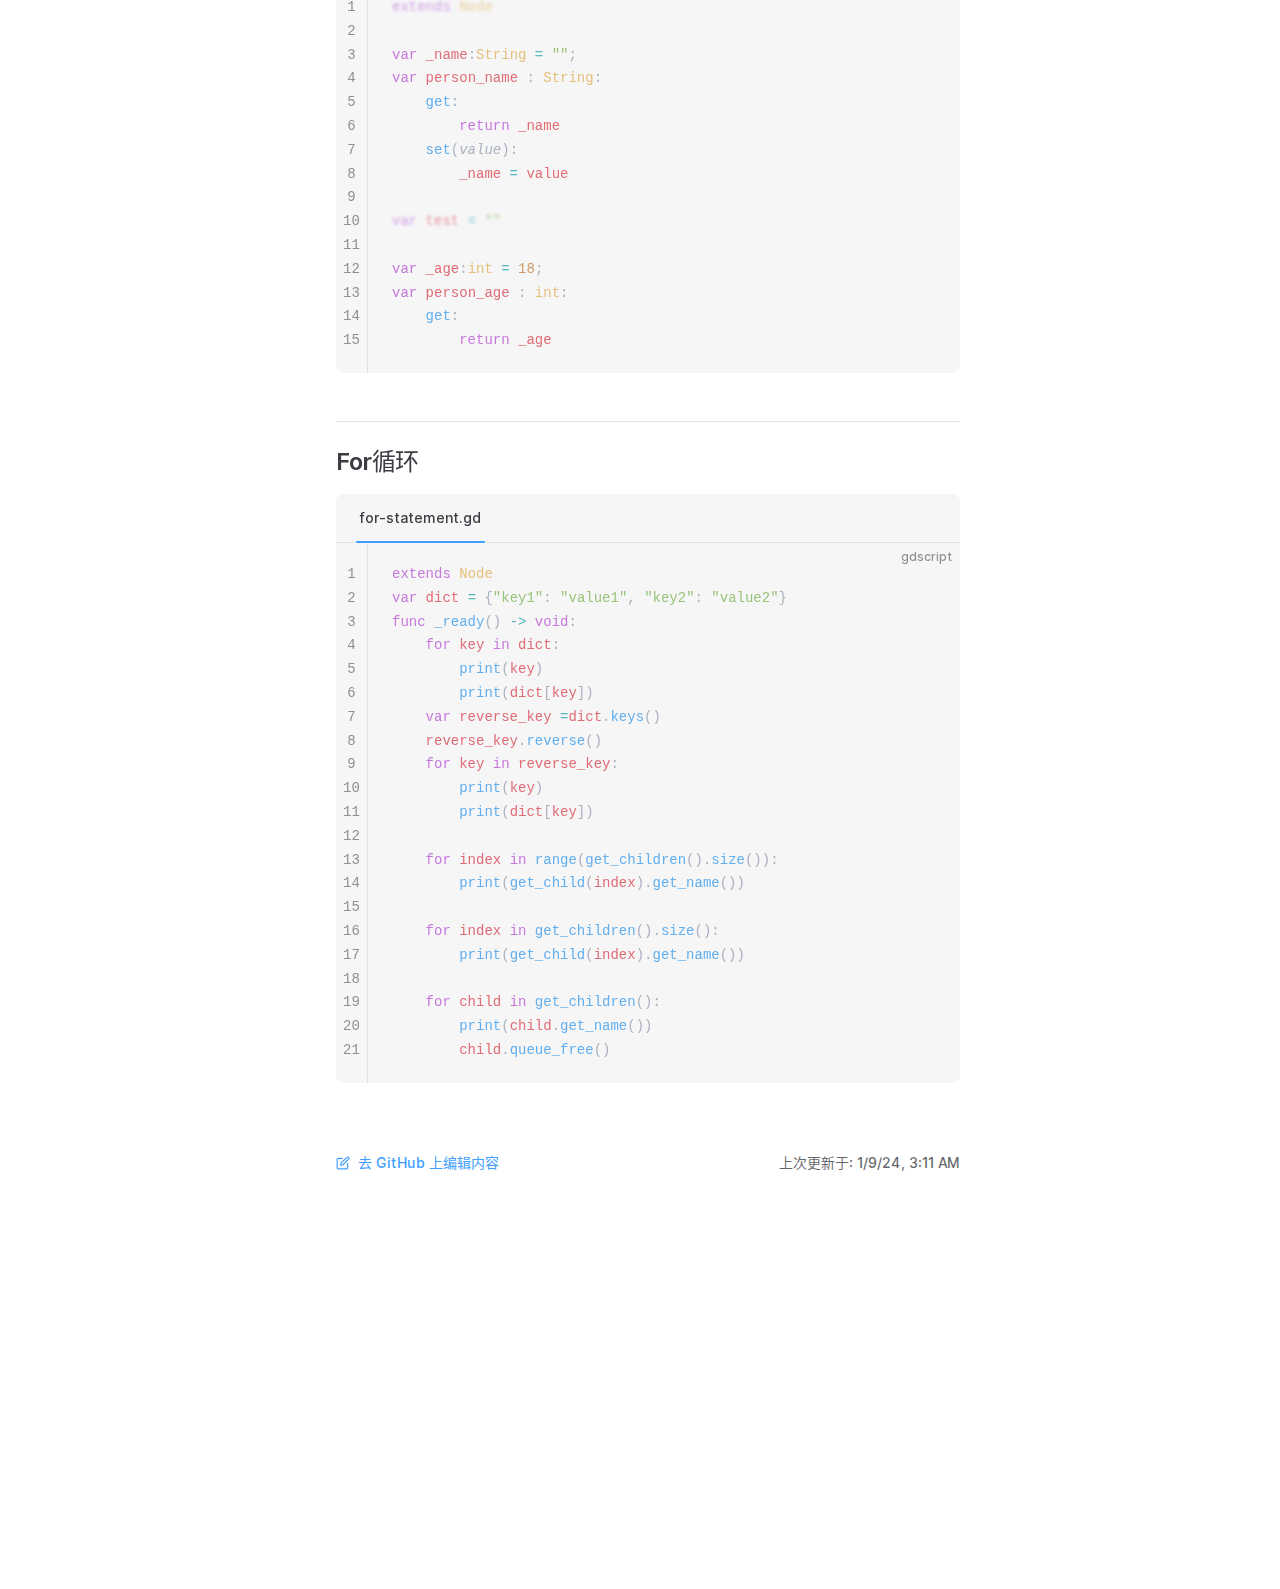
==== commit cae2fe5f: "Deploy vitepress to GitHub Pages" ====
--- a/godot/index.html
+++ b/godot/index.html
@@ -3,23 +3,23 @@
   <head>
     <meta charset="utf-8">
     <meta name="viewport" content="width=device-width,initial-scale=1">
-    <title>GDSCRIPT4 速查表 | 深渊の鸽子</title>
+    <title>GDSCRIPT(GODOT4.X) 速查表 | 深渊の鸽子</title>
     <meta name="description" content="速查表">
-    <meta name="generator" content="VitePress v1.0.0-rc.35">
-    <link rel="preload stylesheet" href="/assets/style.roAucOJr.css" as="style">
+    <meta name="generator" content="VitePress v1.0.0-rc.40">
+    <link rel="preload stylesheet" href="/assets/style.iNC-fOEg.css" as="style">
     
-    <script type="module" src="/assets/app.e_OuPO77.js"></script>
+    <script type="module" src="/assets/app.8cahpYjN.js"></script>
     <link rel="preload" href="/assets/inter-roman-latin.bvIUbFQP.woff2" as="font" type="font/woff2" crossorigin="">
-    <link rel="modulepreload" href="/assets/chunks/framework.79SMDegS.js">
-    <link rel="modulepreload" href="/assets/chunks/theme.5xmVMKML.js">
-    <link rel="modulepreload" href="/assets/godot_index.md.Tu_WB4s7.lean.js">
+    <link rel="modulepreload" href="/assets/chunks/framework.wAHZtWZV.js">
+    <link rel="modulepreload" href="/assets/chunks/theme.xOVb2lGC.js">
+    <link rel="modulepreload" href="/assets/godot_index.md.-gRPYKvs.lean.js">
     <link rel="icon" href="/favicon.ico">
     <script id="check-dark-mode">(()=>{const e=localStorage.getItem("vitepress-theme-appearance")||"auto",a=window.matchMedia("(prefers-color-scheme: dark)").matches;(!e||e==="auto"?a:e==="dark")&&document.documentElement.classList.add("dark")})();</script>
     <script id="check-mac-os">document.documentElement.classList.toggle("mac",/Mac|iPhone|iPod|iPad/i.test(navigator.platform));</script>
     <script>import("/pagefind/pagefind.js").then(i=>{window.__pagefind__=i,i.init()}).catch(()=>{});</script>
   </head>
   <body><!--v-if--><!--teleport anchor-->
-    <div id="app"><div class="Layout" data-v-6cb6df58 data-v-2c471689><!--[--><!--[--><!--]--><!----><!--[--><div style="display:none;" class="theme-blog-popover" data-pagefind-ignore="all" data-v-e66abc54><div class="header" data-v-e66abc54><div class="title-wrapper" data-v-e66abc54><i class="el-icon" style="font-size:20px;" data-v-e66abc54><!--[--><svg xmlns="http://www.w3.org/2000/svg" viewBox="0 0 1024 1024" data-v-e66abc54><path fill="currentColor" d="M288 128h608L736 384l160 256H288v320h-96V64h96z"></path></svg><!--]--></i><span class="title" data-v-e66abc54></span></div><i class="el-icon close-icon" style="font-size:20px;" data-v-e66abc54><!--[--><svg xmlns="http://www.w3.org/2000/svg" viewBox="0 0 1024 1024" data-v-e66abc54><path fill="currentColor" d="M512 64a448 448 0 1 1 0 896 448 448 0 0 1 0-896m0 393.664L407.936 353.6a38.4 38.4 0 1 0-54.336 54.336L457.664 512 353.6 616.064a38.4 38.4 0 1 0 54.336 54.336L512 566.336 616.064 670.4a38.4 38.4 0 1 0 54.336-54.336L566.336 512 670.4 407.936a38.4 38.4 0 1 0-54.336-54.336z"></path></svg><!--]--></i></div><!----><div class="footer content" data-v-e66abc54><!--[--><!--]--></div></div><div style="display:none;" class="theme-blog-popover-close" data-v-e66abc54><i class="el-icon" style="font-size:20px;" data-v-e66abc54><!--[--><svg xmlns="http://www.w3.org/2000/svg" viewBox="0 0 1024 1024" data-v-e66abc54><path fill="currentColor" d="M288 128h608L736 384l160 256H288v320h-96V64h96z"></path></svg><!--]--></i></div><!--]--><!--]--><!--[--><span tabindex="-1" data-v-841351fc></span><a href="#VPContent" class="VPSkipLink visually-hidden" data-v-841351fc> Skip to content </a><!--]--><!----><header class="VPNav" data-v-2c471689 data-v-44e0d005><div class="VPNavBar has-sidebar" data-v-44e0d005 data-v-d85d7874><div class="wrapper" data-v-d85d7874><div class="container" data-v-d85d7874><div class="title" data-v-d85d7874><div class="VPNavBarTitle has-sidebar" data-v-d85d7874 data-v-394ad684><a class="title" href="/" data-v-394ad684><!--[--><!--]--><!--[--><img class="VPImage logo" src="/icon.png" alt data-v-79d2d182><!--]--><!--[-->深渊の鸽子<!--]--><!--[--><!--]--></a></div></div><div class="content" data-v-d85d7874><div class="content-body" data-v-d85d7874><!--[--><!--]--><div class="blog-search search" data-pagefind-ignore="all" data-v-d85d7874 style="--3fb90223:1;" data-v-3e38d8c7><div class="nav-search-btn-wait" data-v-3e38d8c7><svg width="14" height="14" viewBox="0 0 20 20" data-v-3e38d8c7><path d="M14.386 14.386l4.0877 4.0877-4.0877-4.0877c-2.9418 2.9419-7.7115 2.9419-10.6533 0-2.9419-2.9418-2.9419-7.7115 0-10.6533 2.9418-2.9419 7.7115-2.9419 10.6533 0 2.9419 2.9418 2.9419 7.7115 0 10.6533z" stroke="currentColor" fill="none" fill-rule="evenodd" stroke-linecap="round" stroke-linejoin="round" data-v-3e38d8c7></path></svg><span class="search-tip" data-v-3e38d8c7>Search</span><span class="metaKey" data-v-3e38d8c7> K </span></div><!--teleport start--><!--teleport end--></div><nav aria-labelledby="main-nav-aria-label" class="VPNavBarMenu menu" data-v-d85d7874 data-v-9cb54f57><span id="main-nav-aria-label" class="visually-hidden" data-v-9cb54f57>Main Navigation</span><!--[--><!--[--><a class="VPLink link VPNavBarMenuLink" href="/" tabindex="0" data-v-9cb54f57 data-v-55d0fecd><!--[--><span data-v-55d0fecd>首页</span><!--]--></a><!--]--><!--[--><a class="VPLink link VPNavBarMenuLink active" href="/godot/" tabindex="0" data-v-9cb54f57 data-v-55d0fecd><!--[--><span data-v-55d0fecd>Godot学习</span><!--]--></a><!--]--><!--[--><a class="VPLink link vp-external-link-icon VPNavBarMenuLink" href="https://github.com/ATQQ/sugar-blog" target="_blank" rel="noreferrer" tabindex="0" data-v-9cb54f57 data-v-55d0fecd><!--[--><span data-v-55d0fecd>关于博客主题</span><!--]--></a><!--]--><!--]--></nav><!----><div class="VPNavBarAppearance appearance" data-v-d85d7874 data-v-5520889b><button class="VPSwitch VPSwitchAppearance" type="button" role="switch" title="Switch to dark theme" aria-checked="false" data-v-5520889b data-v-2009fa4c data-v-def80ef5><span class="check" data-v-def80ef5><span class="icon" data-v-def80ef5><!--[--><svg xmlns="http://www.w3.org/2000/svg" aria-hidden="true" focusable="false" viewbox="0 0 24 24" class="sun" data-v-2009fa4c><path d="M12,18c-3.3,0-6-2.7-6-6s2.7-6,6-6s6,2.7,6,6S15.3,18,12,18zM12,8c-2.2,0-4,1.8-4,4c0,2.2,1.8,4,4,4c2.2,0,4-1.8,4-4C16,9.8,14.2,8,12,8z"></path><path d="M12,4c-0.6,0-1-0.4-1-1V1c0-0.6,0.4-1,1-1s1,0.4,1,1v2C13,3.6,12.6,4,12,4z"></path><path d="M12,24c-0.6,0-1-0.4-1-1v-2c0-0.6,0.4-1,1-1s1,0.4,1,1v2C13,23.6,12.6,24,12,24z"></path><path d="M5.6,6.6c-0.3,0-0.5-0.1-0.7-0.3L3.5,4.9c-0.4-0.4-0.4-1,0-1.4s1-0.4,1.4,0l1.4,1.4c0.4,0.4,0.4,1,0,1.4C6.2,6.5,5.9,6.6,5.6,6.6z"></path><path d="M19.8,20.8c-0.3,0-0.5-0.1-0.7-0.3l-1.4-1.4c-0.4-0.4-0.4-1,0-1.4s1-0.4,1.4,0l1.4,1.4c0.4,0.4,0.4,1,0,1.4C20.3,20.7,20,20.8,19.8,20.8z"></path><path d="M3,13H1c-0.6,0-1-0.4-1-1s0.4-1,1-1h2c0.6,0,1,0.4,1,1S3.6,13,3,13z"></path><path d="M23,13h-2c-0.6,0-1-0.4-1-1s0.4-1,1-1h2c0.6,0,1,0.4,1,1S23.6,13,23,13z"></path><path d="M4.2,20.8c-0.3,0-0.5-0.1-0.7-0.3c-0.4-0.4-0.4-1,0-1.4l1.4-1.4c0.4-0.4,1-0.4,1.4,0s0.4,1,0,1.4l-1.4,1.4C4.7,20.7,4.5,20.8,4.2,20.8z"></path><path d="M18.4,6.6c-0.3,0-0.5-0.1-0.7-0.3c-0.4-0.4-0.4-1,0-1.4l1.4-1.4c0.4-0.4,1-0.4,1.4,0s0.4,1,0,1.4l-1.4,1.4C18.9,6.5,18.6,6.6,18.4,6.6z"></path></svg><svg xmlns="http://www.w3.org/2000/svg" aria-hidden="true" focusable="false" viewbox="0 0 24 24" class="moon" data-v-2009fa4c><path d="M12.1,22c-0.3,0-0.6,0-0.9,0c-5.5-0.5-9.5-5.4-9-10.9c0.4-4.8,4.2-8.6,9-9c0.4,0,0.8,0.2,1,0.5c0.2,0.3,0.2,0.8-0.1,1.1c-2,2.7-1.4,6.4,1.3,8.4c2.1,1.6,5,1.6,7.1,0c0.3-0.2,0.7-0.3,1.1-0.1c0.3,0.2,0.5,0.6,0.5,1c-0.2,2.7-1.5,5.1-3.6,6.8C16.6,21.2,14.4,22,12.1,22zM9.3,4.4c-2.9,1-5,3.6-5.2,6.8c-0.4,4.4,2.8,8.3,7.2,8.7c2.1,0.2,4.2-0.4,5.8-1.8c1.1-0.9,1.9-2.1,2.4-3.4c-2.5,0.9-5.3,0.5-7.5-1.1C9.2,11.4,8.1,7.7,9.3,4.4z"></path></svg><!--]--></span></span></button></div><div class="VPSocialLinks VPNavBarSocialLinks social-links" data-v-d85d7874 data-v-bcf101ce data-v-e5832fcd><!--[--><a class="VPSocialLink no-icon" href="https://github.com/ZerxZ" aria-label="github" target="_blank" rel="noopener" data-v-e5832fcd data-v-bf8a2409><svg role="img" viewBox="0 0 24 24" xmlns="http://www.w3.org/2000/svg"><title>GitHub</title><path d="M12 .297c-6.63 0-12 5.373-12 12 0 5.303 3.438 9.8 8.205 11.385.6.113.82-.258.82-.577 0-.285-.01-1.04-.015-2.04-3.338.724-4.042-1.61-4.042-1.61C4.422 18.07 3.633 17.7 3.633 17.7c-1.087-.744.084-.729.084-.729 1.205.084 1.838 1.236 1.838 1.236 1.07 1.835 2.809 1.305 3.495.998.108-.776.417-1.305.76-1.605-2.665-.3-5.466-1.332-5.466-5.93 0-1.31.465-2.38 1.235-3.22-.135-.303-.54-1.523.105-3.176 0 0 1.005-.322 3.3 1.23.96-.267 1.98-.399 3-.405 1.02.006 2.04.138 3 .405 2.28-1.552 3.285-1.23 3.285-1.23.645 1.653.24 2.873.12 3.176.765.84 1.23 1.91 1.23 3.22 0 4.61-2.805 5.625-5.475 5.92.42.36.81 1.096.81 2.22 0 1.606-.015 2.896-.015 3.286 0 .315.21.69.825.57C20.565 22.092 24 17.592 24 12.297c0-6.627-5.373-12-12-12"/></svg></a><!--]--></div><div class="VPFlyout VPNavBarExtra extra" data-v-d85d7874 data-v-30d907c8 data-v-682f1e74><button type="button" class="button" aria-haspopup="true" aria-expanded="false" aria-label="extra navigation" data-v-682f1e74><svg xmlns="http://www.w3.org/2000/svg" aria-hidden="true" focusable="false" viewbox="0 0 24 24" class="icon" data-v-682f1e74><circle cx="12" cy="12" r="2"></circle><circle cx="19" cy="12" r="2"></circle><circle cx="5" cy="12" r="2"></circle></svg></button><div class="menu" data-v-682f1e74><div class="VPMenu" data-v-682f1e74 data-v-87f3520f><!----><!--[--><!--[--><!----><div class="group" data-v-30d907c8><div class="item appearance" data-v-30d907c8><p class="label" data-v-30d907c8>Appearance</p><div class="appearance-action" data-v-30d907c8><button class="VPSwitch VPSwitchAppearance" type="button" role="switch" title="Switch to dark theme" aria-checked="false" data-v-30d907c8 data-v-2009fa4c data-v-def80ef5><span class="check" data-v-def80ef5><span class="icon" data-v-def80ef5><!--[--><svg xmlns="http://www.w3.org/2000/svg" aria-hidden="true" focusable="false" viewbox="0 0 24 24" class="sun" data-v-2009fa4c><path d="M12,18c-3.3,0-6-2.7-6-6s2.7-6,6-6s6,2.7,6,6S15.3,18,12,18zM12,8c-2.2,0-4,1.8-4,4c0,2.2,1.8,4,4,4c2.2,0,4-1.8,4-4C16,9.8,14.2,8,12,8z"></path><path d="M12,4c-0.6,0-1-0.4-1-1V1c0-0.6,0.4-1,1-1s1,0.4,1,1v2C13,3.6,12.6,4,12,4z"></path><path d="M12,24c-0.6,0-1-0.4-1-1v-2c0-0.6,0.4-1,1-1s1,0.4,1,1v2C13,23.6,12.6,24,12,24z"></path><path d="M5.6,6.6c-0.3,0-0.5-0.1-0.7-0.3L3.5,4.9c-0.4-0.4-0.4-1,0-1.4s1-0.4,1.4,0l1.4,1.4c0.4,0.4,0.4,1,0,1.4C6.2,6.5,5.9,6.6,5.6,6.6z"></path><path d="M19.8,20.8c-0.3,0-0.5-0.1-0.7-0.3l-1.4-1.4c-0.4-0.4-0.4-1,0-1.4s1-0.4,1.4,0l1.4,1.4c0.4,0.4,0.4,1,0,1.4C20.3,20.7,20,20.8,19.8,20.8z"></path><path d="M3,13H1c-0.6,0-1-0.4-1-1s0.4-1,1-1h2c0.6,0,1,0.4,1,1S3.6,13,3,13z"></path><path d="M23,13h-2c-0.6,0-1-0.4-1-1s0.4-1,1-1h2c0.6,0,1,0.4,1,1S23.6,13,23,13z"></path><path d="M4.2,20.8c-0.3,0-0.5-0.1-0.7-0.3c-0.4-0.4-0.4-1,0-1.4l1.4-1.4c0.4-0.4,1-0.4,1.4,0s0.4,1,0,1.4l-1.4,1.4C4.7,20.7,4.5,20.8,4.2,20.8z"></path><path d="M18.4,6.6c-0.3,0-0.5-0.1-0.7-0.3c-0.4-0.4-0.4-1,0-1.4l1.4-1.4c0.4-0.4,1-0.4,1.4,0s0.4,1,0,1.4l-1.4,1.4C18.9,6.5,18.6,6.6,18.4,6.6z"></path></svg><svg xmlns="http://www.w3.org/2000/svg" aria-hidden="true" focusable="false" viewbox="0 0 24 24" class="moon" data-v-2009fa4c><path d="M12.1,22c-0.3,0-0.6,0-0.9,0c-5.5-0.5-9.5-5.4-9-10.9c0.4-4.8,4.2-8.6,9-9c0.4,0,0.8,0.2,1,0.5c0.2,0.3,0.2,0.8-0.1,1.1c-2,2.7-1.4,6.4,1.3,8.4c2.1,1.6,5,1.6,7.1,0c0.3-0.2,0.7-0.3,1.1-0.1c0.3,0.2,0.5,0.6,0.5,1c-0.2,2.7-1.5,5.1-3.6,6.8C16.6,21.2,14.4,22,12.1,22zM9.3,4.4c-2.9,1-5,3.6-5.2,6.8c-0.4,4.4,2.8,8.3,7.2,8.7c2.1,0.2,4.2-0.4,5.8-1.8c1.1-0.9,1.9-2.1,2.4-3.4c-2.5,0.9-5.3,0.5-7.5-1.1C9.2,11.4,8.1,7.7,9.3,4.4z"></path></svg><!--]--></span></span></button></div></div></div><div class="group" data-v-30d907c8><div class="item social-links" data-v-30d907c8><div class="VPSocialLinks social-links-list" data-v-30d907c8 data-v-e5832fcd><!--[--><a class="VPSocialLink no-icon" href="https://github.com/ZerxZ" aria-label="github" target="_blank" rel="noopener" data-v-e5832fcd data-v-bf8a2409><svg role="img" viewBox="0 0 24 24" xmlns="http://www.w3.org/2000/svg"><title>GitHub</title><path d="M12 .297c-6.63 0-12 5.373-12 12 0 5.303 3.438 9.8 8.205 11.385.6.113.82-.258.82-.577 0-.285-.01-1.04-.015-2.04-3.338.724-4.042-1.61-4.042-1.61C4.422 18.07 3.633 17.7 3.633 17.7c-1.087-.744.084-.729.084-.729 1.205.084 1.838 1.236 1.838 1.236 1.07 1.835 2.809 1.305 3.495.998.108-.776.417-1.305.76-1.605-2.665-.3-5.466-1.332-5.466-5.93 0-1.31.465-2.38 1.235-3.22-.135-.303-.54-1.523.105-3.176 0 0 1.005-.322 3.3 1.23.96-.267 1.98-.399 3-.405 1.02.006 2.04.138 3 .405 2.28-1.552 3.285-1.23 3.285-1.23.645 1.653.24 2.873.12 3.176.765.84 1.23 1.91 1.23 3.22 0 4.61-2.805 5.625-5.475 5.92.42.36.81 1.096.81 2.22 0 1.606-.015 2.896-.015 3.286 0 .315.21.69.825.57C20.565 22.092 24 17.592 24 12.297c0-6.627-5.373-12-12-12"/></svg></a><!--]--></div></div></div><!--]--><!--]--></div></div></div><!--[--><!--]--><button type="button" class="VPNavBarHamburger hamburger" aria-label="mobile navigation" aria-expanded="false" aria-controls="VPNavScreen" data-v-d85d7874 data-v-78a7b0d0><span class="container" data-v-78a7b0d0><span class="top" data-v-78a7b0d0></span><span class="middle" data-v-78a7b0d0></span><span class="bottom" data-v-78a7b0d0></span></span></button></div></div></div></div><div class="divider" data-v-d85d7874><div class="divider-line" data-v-d85d7874></div></div></div><!----></header><div class="VPLocalNav has-sidebar empty" data-v-2c471689 data-v-3588ddd8><div class="container" data-v-3588ddd8><button class="menu" aria-expanded="false" aria-controls="VPSidebarNav" data-v-3588ddd8><svg xmlns="http://www.w3.org/2000/svg" aria-hidden="true" focusable="false" viewbox="0 0 24 24" class="menu-icon" data-v-3588ddd8><path d="M17,11H3c-0.6,0-1-0.4-1-1s0.4-1,1-1h14c0.6,0,1,0.4,1,1S17.6,11,17,11z"></path><path d="M21,7H3C2.4,7,2,6.6,2,6s0.4-1,1-1h18c0.6,0,1,0.4,1,1S21.6,7,21,7z"></path><path d="M21,15H3c-0.6,0-1-0.4-1-1s0.4-1,1-1h18c0.6,0,1,0.4,1,1S21.6,15,21,15z"></path><path d="M17,19H3c-0.6,0-1-0.4-1-1s0.4-1,1-1h14c0.6,0,1,0.4,1,1S17.6,19,17,19z"></path></svg><span class="menu-text" data-v-3588ddd8>Menu</span></button><div class="VPLocalNavOutlineDropdown" style="--vp-vh:0px;" data-v-3588ddd8 data-v-235e12a2><button data-v-235e12a2>Return to top</button><!----></div></div></div><aside class="VPSidebar" data-v-2c471689 data-v-29421dbc><div class="curtain" data-v-29421dbc></div><nav class="nav" id="VPSidebarNav" aria-labelledby="sidebar-aria-label" tabindex="-1" data-v-29421dbc><span class="visually-hidden" id="sidebar-aria-label" data-v-29421dbc> Sidebar Navigation </span><!--[--><!--]--><!--[--><div class="group" data-v-29421dbc><div class="VPSidebarItem level-0" data-v-29421dbc data-v-14e446dd><!----><!----></div></div><!--]--><!--[--><!--[--><!--[--><!--]--><div class="sidebar" data-pagefind-ignore="all" data-v-6cb6df58 style="--b64c8976:40px;--4115ad88:60px;" data-v-07a9eee2><div class="recommend" data-pagefind-ignore="all" data-v-07a9eee2 style="--78ac0e48:0px;" data-v-4cb9129c><div class="card-header" data-v-4cb9129c><span class="title" data-v-4cb9129c><span class="svg-icon"><svg width="512" height="512" viewBox="0 0 128 128" xmlns="http://www.w3.org/2000/svg">
+    <div id="app"><div class="Layout" data-v-b6cb513a data-v-083be6ec><!--[--><!--[--><!--]--><!----><!--[--><div style="display:none;" class="theme-blog-popover" data-pagefind-ignore="all" data-v-e92296c0><div class="header" data-v-e92296c0><div class="title-wrapper" data-v-e92296c0><i class="el-icon" style="font-size:20px;" data-v-e92296c0><!--[--><svg xmlns="http://www.w3.org/2000/svg" viewBox="0 0 1024 1024" data-v-e92296c0><path fill="currentColor" d="M288 128h608L736 384l160 256H288v320h-96V64h96z"></path></svg><!--]--></i><span class="title" data-v-e92296c0></span></div><i class="el-icon close-icon" style="font-size:20px;" data-v-e92296c0><!--[--><svg xmlns="http://www.w3.org/2000/svg" viewBox="0 0 1024 1024" data-v-e92296c0><path fill="currentColor" d="M512 64a448 448 0 1 1 0 896 448 448 0 0 1 0-896m0 393.664L407.936 353.6a38.4 38.4 0 1 0-54.336 54.336L457.664 512 353.6 616.064a38.4 38.4 0 1 0 54.336 54.336L512 566.336 616.064 670.4a38.4 38.4 0 1 0 54.336-54.336L566.336 512 670.4 407.936a38.4 38.4 0 1 0-54.336-54.336z"></path></svg><!--]--></i></div><!----><div class="footer content" data-v-e92296c0><!--[--><!--]--></div></div><div style="display:none;" class="theme-blog-popover-close" data-v-e92296c0><i class="el-icon" style="font-size:20px;" data-v-e92296c0><!--[--><svg xmlns="http://www.w3.org/2000/svg" viewBox="0 0 1024 1024" data-v-e92296c0><path fill="currentColor" d="M288 128h608L736 384l160 256H288v320h-96V64h96z"></path></svg><!--]--></i></div><!--]--><!--]--><!--[--><span tabindex="-1" data-v-e0f01899></span><a href="#VPContent" class="VPSkipLink visually-hidden" data-v-e0f01899> Skip to content </a><!--]--><!----><header class="VPNav" data-v-083be6ec data-v-c6e992f1><div class="VPNavBar has-sidebar" data-v-c6e992f1 data-v-b6b17524><div class="wrapper" data-v-b6b17524><div class="container" data-v-b6b17524><div class="title" data-v-b6b17524><div class="VPNavBarTitle has-sidebar" data-v-b6b17524 data-v-15b6483c><a class="title" href="/" data-v-15b6483c><!--[--><!--]--><!--[--><img class="VPImage logo" src="/icon.png" alt data-v-f281e19b><!--]--><!--[-->深渊の鸽子<!--]--><!--[--><!--]--></a></div></div><div class="content" data-v-b6b17524><div class="content-body" data-v-b6b17524><!--[--><!--]--><div class="blog-search search" data-pagefind-ignore="all" data-v-b6b17524 style="--3fb90223:1;" data-v-3e38d8c7><div class="nav-search-btn-wait" data-v-3e38d8c7><svg width="14" height="14" viewBox="0 0 20 20" data-v-3e38d8c7><path d="M14.386 14.386l4.0877 4.0877-4.0877-4.0877c-2.9418 2.9419-7.7115 2.9419-10.6533 0-2.9419-2.9418-2.9419-7.7115 0-10.6533 2.9418-2.9419 7.7115-2.9419 10.6533 0 2.9419 2.9418 2.9419 7.7115 0 10.6533z" stroke="currentColor" fill="none" fill-rule="evenodd" stroke-linecap="round" stroke-linejoin="round" data-v-3e38d8c7></path></svg><span class="search-tip" data-v-3e38d8c7>Search</span><span class="metaKey" data-v-3e38d8c7> K </span></div><!--teleport start--><!--teleport end--></div><nav aria-labelledby="main-nav-aria-label" class="VPNavBarMenu menu" data-v-b6b17524 data-v-a2d80196><span id="main-nav-aria-label" class="visually-hidden" data-v-a2d80196>Main Navigation</span><!--[--><!--[--><a class="VPLink link VPNavBarMenuLink" href="/" tabindex="0" data-v-a2d80196 data-v-5caa7701><!--[--><span data-v-5caa7701>首页</span><!--]--></a><!--]--><!--[--><div class="VPFlyout VPNavBarMenuGroup active" data-v-a2d80196 data-v-489980c5><button type="button" class="button" aria-haspopup="true" aria-expanded="false" data-v-489980c5><span class="text" data-v-489980c5><!----><span data-v-489980c5>Godot</span><svg xmlns="http://www.w3.org/2000/svg" aria-hidden="true" focusable="false" viewbox="0 0 24 24" class="text-icon" data-v-489980c5><path d="M12,16c-0.3,0-0.5-0.1-0.7-0.3l-6-6c-0.4-0.4-0.4-1,0-1.4s1-0.4,1.4,0l5.3,5.3l5.3-5.3c0.4-0.4,1-0.4,1.4,0s0.4,1,0,1.4l-6,6C12.5,15.9,12.3,16,12,16z"></path></svg></span></button><div class="menu" data-v-489980c5><div class="VPMenu" data-v-489980c5 data-v-03725ee0><div class="items" data-v-03725ee0><!--[--><!--[--><div class="VPMenuLink" data-v-03725ee0 data-v-11f92609><a class="VPLink link active" href="/godot/" data-v-11f92609><!--[-->GDScript(Godot 4.x)速查表<!--]--></a></div><!--]--><!--[--><div class="VPMenuLink" data-v-03725ee0 data-v-11f92609><a class="VPLink link vp-external-link-icon" href="https://reimenn.github.io/MyGDSciprtBook/" target="_blank" rel="noreferrer" data-v-11f92609><!--[-->GDScript零基础图文入门<!--]--></a></div><!--]--><!--]--></div><!--[--><!--]--></div></div></div><!--]--><!--[--><a class="VPLink link vp-external-link-icon VPNavBarMenuLink" href="https://github.com/ATQQ/sugar-blog" target="_blank" rel="noreferrer" tabindex="0" data-v-a2d80196 data-v-5caa7701><!--[--><span data-v-5caa7701>关于博客主题</span><!--]--></a><!--]--><!--]--></nav><!----><div class="VPNavBarAppearance appearance" data-v-b6b17524 data-v-3a713630><button class="VPSwitch VPSwitchAppearance" type="button" role="switch" title="Switch to dark theme" aria-checked="false" data-v-3a713630 data-v-4ebe4b2f data-v-6e6cfb68><span class="check" data-v-6e6cfb68><span class="icon" data-v-6e6cfb68><!--[--><svg xmlns="http://www.w3.org/2000/svg" aria-hidden="true" focusable="false" viewbox="0 0 24 24" class="sun" data-v-4ebe4b2f><path d="M12,18c-3.3,0-6-2.7-6-6s2.7-6,6-6s6,2.7,6,6S15.3,18,12,18zM12,8c-2.2,0-4,1.8-4,4c0,2.2,1.8,4,4,4c2.2,0,4-1.8,4-4C16,9.8,14.2,8,12,8z"></path><path d="M12,4c-0.6,0-1-0.4-1-1V1c0-0.6,0.4-1,1-1s1,0.4,1,1v2C13,3.6,12.6,4,12,4z"></path><path d="M12,24c-0.6,0-1-0.4-1-1v-2c0-0.6,0.4-1,1-1s1,0.4,1,1v2C13,23.6,12.6,24,12,24z"></path><path d="M5.6,6.6c-0.3,0-0.5-0.1-0.7-0.3L3.5,4.9c-0.4-0.4-0.4-1,0-1.4s1-0.4,1.4,0l1.4,1.4c0.4,0.4,0.4,1,0,1.4C6.2,6.5,5.9,6.6,5.6,6.6z"></path><path d="M19.8,20.8c-0.3,0-0.5-0.1-0.7-0.3l-1.4-1.4c-0.4-0.4-0.4-1,0-1.4s1-0.4,1.4,0l1.4,1.4c0.4,0.4,0.4,1,0,1.4C20.3,20.7,20,20.8,19.8,20.8z"></path><path d="M3,13H1c-0.6,0-1-0.4-1-1s0.4-1,1-1h2c0.6,0,1,0.4,1,1S3.6,13,3,13z"></path><path d="M23,13h-2c-0.6,0-1-0.4-1-1s0.4-1,1-1h2c0.6,0,1,0.4,1,1S23.6,13,23,13z"></path><path d="M4.2,20.8c-0.3,0-0.5-0.1-0.7-0.3c-0.4-0.4-0.4-1,0-1.4l1.4-1.4c0.4-0.4,1-0.4,1.4,0s0.4,1,0,1.4l-1.4,1.4C4.7,20.7,4.5,20.8,4.2,20.8z"></path><path d="M18.4,6.6c-0.3,0-0.5-0.1-0.7-0.3c-0.4-0.4-0.4-1,0-1.4l1.4-1.4c0.4-0.4,1-0.4,1.4,0s0.4,1,0,1.4l-1.4,1.4C18.9,6.5,18.6,6.6,18.4,6.6z"></path></svg><svg xmlns="http://www.w3.org/2000/svg" aria-hidden="true" focusable="false" viewbox="0 0 24 24" class="moon" data-v-4ebe4b2f><path d="M12.1,22c-0.3,0-0.6,0-0.9,0c-5.5-0.5-9.5-5.4-9-10.9c0.4-4.8,4.2-8.6,9-9c0.4,0,0.8,0.2,1,0.5c0.2,0.3,0.2,0.8-0.1,1.1c-2,2.7-1.4,6.4,1.3,8.4c2.1,1.6,5,1.6,7.1,0c0.3-0.2,0.7-0.3,1.1-0.1c0.3,0.2,0.5,0.6,0.5,1c-0.2,2.7-1.5,5.1-3.6,6.8C16.6,21.2,14.4,22,12.1,22zM9.3,4.4c-2.9,1-5,3.6-5.2,6.8c-0.4,4.4,2.8,8.3,7.2,8.7c2.1,0.2,4.2-0.4,5.8-1.8c1.1-0.9,1.9-2.1,2.4-3.4c-2.5,0.9-5.3,0.5-7.5-1.1C9.2,11.4,8.1,7.7,9.3,4.4z"></path></svg><!--]--></span></span></button></div><div class="VPSocialLinks VPNavBarSocialLinks social-links" data-v-b6b17524 data-v-c93bae28 data-v-75b51203><!--[--><a class="VPSocialLink no-icon" href="https://github.com/ZerxZ" aria-label="github" target="_blank" rel="noopener" data-v-75b51203 data-v-7fb75f5d><svg role="img" viewBox="0 0 24 24" xmlns="http://www.w3.org/2000/svg"><title>GitHub</title><path d="M12 .297c-6.63 0-12 5.373-12 12 0 5.303 3.438 9.8 8.205 11.385.6.113.82-.258.82-.577 0-.285-.01-1.04-.015-2.04-3.338.724-4.042-1.61-4.042-1.61C4.422 18.07 3.633 17.7 3.633 17.7c-1.087-.744.084-.729.084-.729 1.205.084 1.838 1.236 1.838 1.236 1.07 1.835 2.809 1.305 3.495.998.108-.776.417-1.305.76-1.605-2.665-.3-5.466-1.332-5.466-5.93 0-1.31.465-2.38 1.235-3.22-.135-.303-.54-1.523.105-3.176 0 0 1.005-.322 3.3 1.23.96-.267 1.98-.399 3-.405 1.02.006 2.04.138 3 .405 2.28-1.552 3.285-1.23 3.285-1.23.645 1.653.24 2.873.12 3.176.765.84 1.23 1.91 1.23 3.22 0 4.61-2.805 5.625-5.475 5.92.42.36.81 1.096.81 2.22 0 1.606-.015 2.896-.015 3.286 0 .315.21.69.825.57C20.565 22.092 24 17.592 24 12.297c0-6.627-5.373-12-12-12"/></svg></a><!--]--></div><div class="VPFlyout VPNavBarExtra extra" data-v-b6b17524 data-v-16333967 data-v-489980c5><button type="button" class="button" aria-haspopup="true" aria-expanded="false" aria-label="extra navigation" data-v-489980c5><svg xmlns="http://www.w3.org/2000/svg" aria-hidden="true" focusable="false" viewbox="0 0 24 24" class="icon" data-v-489980c5><circle cx="12" cy="12" r="2"></circle><circle cx="19" cy="12" r="2"></circle><circle cx="5" cy="12" r="2"></circle></svg></button><div class="menu" data-v-489980c5><div class="VPMenu" data-v-489980c5 data-v-03725ee0><!----><!--[--><!--[--><!----><div class="group" data-v-16333967><div class="item appearance" data-v-16333967><p class="label" data-v-16333967>Appearance</p><div class="appearance-action" data-v-16333967><button class="VPSwitch VPSwitchAppearance" type="button" role="switch" title="Switch to dark theme" aria-checked="false" data-v-16333967 data-v-4ebe4b2f data-v-6e6cfb68><span class="check" data-v-6e6cfb68><span class="icon" data-v-6e6cfb68><!--[--><svg xmlns="http://www.w3.org/2000/svg" aria-hidden="true" focusable="false" viewbox="0 0 24 24" class="sun" data-v-4ebe4b2f><path d="M12,18c-3.3,0-6-2.7-6-6s2.7-6,6-6s6,2.7,6,6S15.3,18,12,18zM12,8c-2.2,0-4,1.8-4,4c0,2.2,1.8,4,4,4c2.2,0,4-1.8,4-4C16,9.8,14.2,8,12,8z"></path><path d="M12,4c-0.6,0-1-0.4-1-1V1c0-0.6,0.4-1,1-1s1,0.4,1,1v2C13,3.6,12.6,4,12,4z"></path><path d="M12,24c-0.6,0-1-0.4-1-1v-2c0-0.6,0.4-1,1-1s1,0.4,1,1v2C13,23.6,12.6,24,12,24z"></path><path d="M5.6,6.6c-0.3,0-0.5-0.1-0.7-0.3L3.5,4.9c-0.4-0.4-0.4-1,0-1.4s1-0.4,1.4,0l1.4,1.4c0.4,0.4,0.4,1,0,1.4C6.2,6.5,5.9,6.6,5.6,6.6z"></path><path d="M19.8,20.8c-0.3,0-0.5-0.1-0.7-0.3l-1.4-1.4c-0.4-0.4-0.4-1,0-1.4s1-0.4,1.4,0l1.4,1.4c0.4,0.4,0.4,1,0,1.4C20.3,20.7,20,20.8,19.8,20.8z"></path><path d="M3,13H1c-0.6,0-1-0.4-1-1s0.4-1,1-1h2c0.6,0,1,0.4,1,1S3.6,13,3,13z"></path><path d="M23,13h-2c-0.6,0-1-0.4-1-1s0.4-1,1-1h2c0.6,0,1,0.4,1,1S23.6,13,23,13z"></path><path d="M4.2,20.8c-0.3,0-0.5-0.1-0.7-0.3c-0.4-0.4-0.4-1,0-1.4l1.4-1.4c0.4-0.4,1-0.4,1.4,0s0.4,1,0,1.4l-1.4,1.4C4.7,20.7,4.5,20.8,4.2,20.8z"></path><path d="M18.4,6.6c-0.3,0-0.5-0.1-0.7-0.3c-0.4-0.4-0.4-1,0-1.4l1.4-1.4c0.4-0.4,1-0.4,1.4,0s0.4,1,0,1.4l-1.4,1.4C18.9,6.5,18.6,6.6,18.4,6.6z"></path></svg><svg xmlns="http://www.w3.org/2000/svg" aria-hidden="true" focusable="false" viewbox="0 0 24 24" class="moon" data-v-4ebe4b2f><path d="M12.1,22c-0.3,0-0.6,0-0.9,0c-5.5-0.5-9.5-5.4-9-10.9c0.4-4.8,4.2-8.6,9-9c0.4,0,0.8,0.2,1,0.5c0.2,0.3,0.2,0.8-0.1,1.1c-2,2.7-1.4,6.4,1.3,8.4c2.1,1.6,5,1.6,7.1,0c0.3-0.2,0.7-0.3,1.1-0.1c0.3,0.2,0.5,0.6,0.5,1c-0.2,2.7-1.5,5.1-3.6,6.8C16.6,21.2,14.4,22,12.1,22zM9.3,4.4c-2.9,1-5,3.6-5.2,6.8c-0.4,4.4,2.8,8.3,7.2,8.7c2.1,0.2,4.2-0.4,5.8-1.8c1.1-0.9,1.9-2.1,2.4-3.4c-2.5,0.9-5.3,0.5-7.5-1.1C9.2,11.4,8.1,7.7,9.3,4.4z"></path></svg><!--]--></span></span></button></div></div></div><div class="group" data-v-16333967><div class="item social-links" data-v-16333967><div class="VPSocialLinks social-links-list" data-v-16333967 data-v-75b51203><!--[--><a class="VPSocialLink no-icon" href="https://github.com/ZerxZ" aria-label="github" target="_blank" rel="noopener" data-v-75b51203 data-v-7fb75f5d><svg role="img" viewBox="0 0 24 24" xmlns="http://www.w3.org/2000/svg"><title>GitHub</title><path d="M12 .297c-6.63 0-12 5.373-12 12 0 5.303 3.438 9.8 8.205 11.385.6.113.82-.258.82-.577 0-.285-.01-1.04-.015-2.04-3.338.724-4.042-1.61-4.042-1.61C4.422 18.07 3.633 17.7 3.633 17.7c-1.087-.744.084-.729.084-.729 1.205.084 1.838 1.236 1.838 1.236 1.07 1.835 2.809 1.305 3.495.998.108-.776.417-1.305.76-1.605-2.665-.3-5.466-1.332-5.466-5.93 0-1.31.465-2.38 1.235-3.22-.135-.303-.54-1.523.105-3.176 0 0 1.005-.322 3.3 1.23.96-.267 1.98-.399 3-.405 1.02.006 2.04.138 3 .405 2.28-1.552 3.285-1.23 3.285-1.23.645 1.653.24 2.873.12 3.176.765.84 1.23 1.91 1.23 3.22 0 4.61-2.805 5.625-5.475 5.92.42.36.81 1.096.81 2.22 0 1.606-.015 2.896-.015 3.286 0 .315.21.69.825.57C20.565 22.092 24 17.592 24 12.297c0-6.627-5.373-12-12-12"/></svg></a><!--]--></div></div></div><!--]--><!--]--></div></div></div><!--[--><!--]--><button type="button" class="VPNavBarHamburger hamburger" aria-label="mobile navigation" aria-expanded="false" aria-controls="VPNavScreen" data-v-b6b17524 data-v-feb43a88><span class="container" data-v-feb43a88><span class="top" data-v-feb43a88></span><span class="middle" data-v-feb43a88></span><span class="bottom" data-v-feb43a88></span></span></button></div></div></div></div><div class="divider" data-v-b6b17524><div class="divider-line" data-v-b6b17524></div></div></div><!----></header><div class="VPLocalNav has-sidebar empty" data-v-083be6ec data-v-4601e403><div class="container" data-v-4601e403><button class="menu" aria-expanded="false" aria-controls="VPSidebarNav" data-v-4601e403><svg xmlns="http://www.w3.org/2000/svg" aria-hidden="true" focusable="false" viewbox="0 0 24 24" class="menu-icon" data-v-4601e403><path d="M17,11H3c-0.6,0-1-0.4-1-1s0.4-1,1-1h14c0.6,0,1,0.4,1,1S17.6,11,17,11z"></path><path d="M21,7H3C2.4,7,2,6.6,2,6s0.4-1,1-1h18c0.6,0,1,0.4,1,1S21.6,7,21,7z"></path><path d="M21,15H3c-0.6,0-1-0.4-1-1s0.4-1,1-1h18c0.6,0,1,0.4,1,1S21.6,15,21,15z"></path><path d="M17,19H3c-0.6,0-1-0.4-1-1s0.4-1,1-1h14c0.6,0,1,0.4,1,1S17.6,19,17,19z"></path></svg><span class="menu-text" data-v-4601e403>Menu</span></button><div class="VPLocalNavOutlineDropdown" style="--vp-vh:0px;" data-v-4601e403 data-v-ce2511d8><button data-v-ce2511d8>返回顶部</button><!----></div></div></div><aside class="VPSidebar" data-v-083be6ec data-v-92bfe117><div class="curtain" data-v-92bfe117></div><nav class="nav" id="VPSidebarNav" aria-labelledby="sidebar-aria-label" tabindex="-1" data-v-92bfe117><span class="visually-hidden" id="sidebar-aria-label" data-v-92bfe117> Sidebar Navigation </span><!--[--><!--]--><!--[--><div class="group" data-v-92bfe117><div class="VPSidebarItem level-0" data-v-92bfe117 data-v-6616a7e6><!----><!----></div></div><!--]--><!--[--><!--[--><!--[--><!--]--><div class="sidebar" data-pagefind-ignore="all" data-v-b6cb513a style="--46b48176:40px;--25a12226:60px;" data-v-05ce20b8><div class="recommend" data-pagefind-ignore="all" data-v-05ce20b8 style="--44aa626a:0px;" data-v-1568c518><div class="card-header" data-v-1568c518><span class="title" data-v-1568c518><span class="svg-icon"><svg width="512" height="512" viewBox="0 0 128 128" xmlns="http://www.w3.org/2000/svg">
 <radialGradient id="notoFaceWithMonocle0" cx="63.6" cy="-2088.9" r="56.96" gradientTransform="matrix(1 0 0 -1 0 -2026)" gradientUnits="userSpaceOnUse">
     <stop offset=".5" stop-color="#FDE030"/>
     <stop offset=".919" stop-color="#F7C02B"/>
@@ -42,14 +42,16 @@
 <circle cx="79.6" cy="53.7" r="20.6" fill="#CCC" fill-opacity=".5" stroke="#404040" stroke-miterlimit="10" stroke-width="3.5"/>
 <path fill="#FFF" d="M94.8 52.5c-.4-3.8-2.1-7.3-4.9-9.7s-6.4-3.7-10-3.7c-3.7 0-7.3 1.2-10.1 3.5s-4.6 5.8-4.9 9.6c0 .3-.3.5-.5.4c-.2 0-.4-.2-.4-.5c-.1-2 .3-4.1 1.1-6c.8-1.9 2-3.6 3.5-5.1c3-2.9 7.3-4.3 11.4-4.3c4.2 0 8.3 1.6 11.3 4.5c1.5 1.5 2.7 3.2 3.5 5.1c.8 1.9 1.1 4 1 6c0 .3-.2.5-.5.5c-.3.1-.5-.1-.5-.3z"/>
 <path fill="#896024" d="M37.01 49.35c-1.03-.72-2.58-.49-3.58.95s-.67 2.97.36 3.69c1.03.72 2.58.49 3.58-.95c1.01-1.45.68-2.98-.36-3.69z"/>
-</svg></span>相关文章</span><!----></div><ol class="recommend-container" data-v-4cb9129c><!--[--><li data-v-4cb9129c><i class="num" data-v-4cb9129c>1</i><div class="des" data-v-4cb9129c><a class="el-link el-link--info is-underline title current" href="/godot/index" data-v-4cb9129c><!--v-if--><span class="el-link__inner"><!--[-->GDSCRIPT4 速查表<!--]--></span><!--v-if--></a><div class="suffix" data-v-4cb9129c><span class="tag" data-v-4cb9129c>1分钟前</span></div></div></li><!--]--></ol></div></div><!--]--><!--]--></nav></aside><div class="VPContent has-sidebar" id="VPContent" data-pagefind-body data-v-2c471689 data-v-b9872a39><div class="VPDoc has-sidebar has-aside" data-v-b9872a39 data-v-07fdff3d><!--[--><!--]--><div class="container" data-v-07fdff3d><div class="aside" data-v-07fdff3d><div class="aside-curtain" data-v-07fdff3d></div><div class="aside-container" data-v-07fdff3d><div class="aside-content" data-v-07fdff3d><div class="VPDocAside" data-v-07fdff3d data-v-74cee9aa><!--[--><!--]--><!--[--><!--]--><div class="VPDocAsideOutline" role="navigation" data-v-74cee9aa data-v-079e0e73><div class="content" data-v-079e0e73><div class="outline-marker" data-v-079e0e73></div><div class="outline-title" role="heading" aria-level="2" data-v-079e0e73>On this page</div><nav aria-labelledby="doc-outline-aria-label" data-v-079e0e73><span class="visually-hidden" id="doc-outline-aria-label" data-v-079e0e73> Table of Contents for current page </span><ul class="VPDocOutlineItem root" data-v-079e0e73 data-v-36ca9fc6><!--[--><!--]--></ul></nav></div></div><!--[--><!--]--><div class="spacer" data-v-74cee9aa></div><!--[--><!--]--><!----><!--[--><!--]--><!--[--><!--]--></div></div></div></div><div class="content" data-v-07fdff3d><div class="content-container" data-v-07fdff3d><!--[--><!--[--><!--[--><!--[--><!--]--><!----><!----><!--]--><!--]--><!--]--><main class="main" data-v-07fdff3d><div style="position:relative;" class="vp-doc _godot_" data-v-07fdff3d><div><h1 id="备忘清单" tabindex="-1">备忘清单 <a class="header-anchor" href="#备忘清单" aria-label="Permalink to &quot;备忘清单&quot;">​</a></h1><h2 id="基础节点" tabindex="-1">基础节点 <a class="header-anchor" href="#基础节点" aria-label="Permalink to &quot;基础节点&quot;">​</a></h2><div class="vp-code-group"><div class="tabs"><input type="radio" name="group-BxVjM" id="tab-RLhYwB8" checked="checked"><label for="tab-RLhYwB8">base_node.gd</label></div><div class="blocks"><div class="language-gdscript active line-numbers-mode"><button title="Copy Code" class="copy"></button><span class="lang">gdscript</span><pre class="shiki one-dark-pro vp-code"><code><span class="line"><span style="color:#7F848E;font-style:italic;"># 自定义节点图片</span></span>
+</svg></span>相关文章</span><!----></div><ol class="recommend-container" data-v-1568c518><!--[--><li data-v-1568c518><i class="num" data-v-1568c518>1</i><div class="des" data-v-1568c518><a class="el-link el-link--info is-underline title" href="/godot/godot_execution_order" target="_self" data-v-1568c518><!--v-if--><span class="el-link__inner"><!--[-->Godot生命周期<!--]--></span><!--v-if--></a><div class="suffix" data-v-1568c518><span class="tag" data-v-1568c518>7小时前</span></div></div></li><li data-v-1568c518><i class="num" data-v-1568c518>2</i><div class="des" data-v-1568c518><a class="el-link el-link--info is-underline title current" href="/godot/index" target="_self" data-v-1568c518><!--v-if--><span class="el-link__inner"><!--[-->GDSCRIPT(GODOT4.X) 速查表<!--]--></span><!--v-if--></a><div class="suffix" data-v-1568c518><span class="tag" data-v-1568c518>2024-01-09</span></div></div></li><!--]--></ol></div></div><!--]--><!--]--></nav></aside><div class="VPContent has-sidebar" id="VPContent" data-pagefind-body data-v-083be6ec data-v-a86c4d1b><div class="VPDoc has-sidebar has-aside" data-v-a86c4d1b data-v-48b1a4d8><!--[--><!--]--><div class="container" data-v-48b1a4d8><div class="aside" data-v-48b1a4d8><div class="aside-curtain" data-v-48b1a4d8></div><div class="aside-container" data-v-48b1a4d8><div class="aside-content" data-v-48b1a4d8><div class="VPDocAside" data-v-48b1a4d8 data-v-32074e03><!--[--><!--]--><!--[--><!--]--><div class="VPDocAsideOutline" role="navigation" data-v-32074e03 data-v-1a25e00f><div class="content" data-v-1a25e00f><div class="outline-marker" data-v-1a25e00f></div><div class="outline-title" role="heading" aria-level="2" data-v-1a25e00f>On this page</div><nav aria-labelledby="doc-outline-aria-label" data-v-1a25e00f><span class="visually-hidden" id="doc-outline-aria-label" data-v-1a25e00f> Table of Contents for current page </span><ul class="VPDocOutlineItem root" data-v-1a25e00f data-v-48bc21f8><!--[--><!--]--></ul></nav></div></div><!--[--><!--]--><div class="spacer" data-v-32074e03></div><!--[--><!--]--><!----><!--[--><!--]--><!--[--><!--]--></div></div></div></div><div class="content" data-v-48b1a4d8><div class="content-container" data-v-48b1a4d8><!--[--><!--[--><!--[--><!--[--><!--]--><!----><!----><!--]--><!--]--><!--]--><main class="main" data-v-48b1a4d8><div style="position:relative;" class="vp-doc _godot_" data-v-48b1a4d8><div><h1 id="备忘清单" tabindex="-1">备忘清单 <a class="header-anchor" href="#备忘清单" aria-label="Permalink to &quot;备忘清单&quot;">​</a></h1><h2 id="基础节点" tabindex="-1">基础节点 <a class="header-anchor" href="#基础节点" aria-label="Permalink to &quot;基础节点&quot;">​</a></h2><div class="vp-code-group"><div class="tabs"><input type="radio" name="group-WZnRi" id="tab-Sz79pAT" checked="checked"><label for="tab-Sz79pAT">base_node.gd</label></div><div class="blocks"><div class="language-gdscript active line-numbers-mode"><button title="Copy Code" class="copy"></button><span class="lang">gdscript</span><pre class="shiki one-dark-pro vp-code"><code><span class="line"><span style="color:#7F848E;font-style:italic;"># 自定义节点图标</span></span>
 <span class="line"><span style="color:#61AFEF;">@icon</span><span style="color:#ABB2BF;">(</span><span style="color:#98C379;">&quot;res://icon.svg&quot;</span><span style="color:#ABB2BF;">)</span></span>
 <span class="line"><span style="color:#7F848E;font-style:italic;"># 自定义节点类名</span></span>
 <span class="line"><span style="color:#C678DD;">class_name</span><span style="color:#E5C07B;"> MyNode</span></span>
 <span class="line"><span style="color:#7F848E;font-style:italic;"># 继承节点类型</span></span>
 <span class="line"><span style="color:#C678DD;">extends</span><span style="color:#E5C07B;"> Node</span></span>
+<span class="line"><span style="color:#7F848E;font-style:italic;"># 信号</span></span>
+<span class="line"><span style="color:#C678DD;">signal</span><span style="color:#61AFEF;"> my_signal</span><span style="color:#ABB2BF;">(</span><span style="color:#ABB2BF;font-style:italic;">param1</span><span style="color:#ABB2BF;">, </span><span style="color:#ABB2BF;font-style:italic;">param2</span><span style="color:#ABB2BF;">)</span></span>
 <span class="line"></span>
-<span class="line"><span style="color:#7F848E;font-style:italic;"># 节点变量</span></span>
+<span class="line"><span style="color:#7F848E;font-style:italic;"># 变量成员</span></span>
 <span class="line"><span style="color:#C678DD;">var</span><span style="color:#E06C75;"> a</span><span style="color:#56B6C2;"> =</span><span style="color:#D19A66;"> 5</span><span style="color:#7F848E;font-style:italic;"> # 整数</span></span>
 <span class="line"><span style="color:#C678DD;">var</span><span style="color:#E06C75;"> s</span><span style="color:#56B6C2;"> =</span><span style="color:#98C379;"> &quot;Hello&quot;</span><span style="color:#7F848E;font-style:italic;"> # 字符串</span></span>
 <span class="line"><span style="color:#C678DD;">var</span><span style="color:#E06C75;"> arr</span><span style="color:#56B6C2;"> =</span><span style="color:#ABB2BF;"> [</span><span style="color:#D19A66;">1</span><span style="color:#ABB2BF;">, </span><span style="color:#D19A66;">2</span><span style="color:#ABB2BF;">, </span><span style="color:#D19A66;">3</span><span style="color:#ABB2BF;">] </span><span style="color:#7F848E;font-style:italic;"># 数组</span></span>
@@ -59,35 +61,37 @@
 <span class="line"><span style="color:#C678DD;">var</span><span style="color:#E06C75;"> inferred_type</span><span style="color:#56B6C2;"> :=</span><span style="color:#98C379;"> &quot;String&quot;</span><span style="color:#7F848E;font-style:italic;"> # 类型推断</span></span>
 <span class="line"></span>
 <span class="line"><span style="color:#7F848E;font-style:italic;"># 获取节点</span></span>
-<span class="line"><span style="color:#61AFEF;">@onready</span><span style="color:#C678DD;"> var</span><span style="color:#E06C75;"> child_node</span><span style="color:#56B6C2;"> =</span><span style="color:#61AFEF;"> get_node</span><span style="color:#ABB2BF;">(</span><span style="color:#56B6C2;">&quot;child_node&quot;</span><span style="color:#ABB2BF;">) </span><span style="color:#C678DD;">as</span><span style="color:#E5C07B;"> Node</span></span>
-<span class="line"><span style="color:#61AFEF;">@onready</span><span style="color:#C678DD;"> var</span><span style="color:#E06C75;"> child_node2</span><span style="color:#56B6C2;"> =</span><span style="color:#C678DD;"> $</span><span style="color:#56B6C2;">child_node</span><span style="color:#56B6C2;"> as</span><span style="color:#56B6C2;"> Node</span></span>
+<span class="line"><span style="color:#61AFEF;">@onready</span><span style="color:#C678DD;"> var</span><span style="color:#E06C75;"> child_node</span><span style="color:#56B6C2;"> =</span><span style="color:#61AFEF;"> get_node</span><span style="color:#ABB2BF;">(</span><span style="color:#56B6C2;">&quot;child_node&quot;</span><span style="color:#ABB2BF;">)</span></span>
+<span class="line"><span style="color:#61AFEF;">@onready</span><span style="color:#C678DD;"> var</span><span style="color:#E06C75;"> child_node2</span><span style="color:#56B6C2;"> =</span><span style="color:#C678DD;"> $</span><span style="color:#56B6C2;">child_node</span><span style="color:#ABB2BF;"> </span></span>
 <span class="line"><span style="color:#7F848E;font-style:italic;"># 获取唯一化节点</span></span>
-<span class="line"><span style="color:#61AFEF;">@onready</span><span style="color:#C678DD;"> var</span><span style="color:#E06C75;"> unique_child_node</span><span style="color:#56B6C2;"> =</span><span style="color:#61AFEF;"> get_node</span><span style="color:#ABB2BF;">(</span><span style="color:#56B6C2;">&quot;</span><span style="color:#C678DD;">%</span><span style="color:#56B6C2;">child_node&quot;</span><span style="color:#ABB2BF;">) </span><span style="color:#C678DD;">as</span><span style="color:#E5C07B;"> Node</span></span>
-<span class="line"><span style="color:#61AFEF;">@onready</span><span style="color:#C678DD;"> var</span><span style="color:#E06C75;"> unique_child_node2</span><span style="color:#56B6C2;"> =</span><span style="color:#C678DD;"> %</span><span style="color:#56B6C2;">child_node</span><span style="color:#56B6C2;"> as</span><span style="color:#56B6C2;"> Node</span></span>
+<span class="line"><span style="color:#61AFEF;">@onready</span><span style="color:#C678DD;"> var</span><span style="color:#E06C75;"> unique_child_node</span><span style="color:#56B6C2;"> =</span><span style="color:#61AFEF;"> get_node</span><span style="color:#ABB2BF;">(</span><span style="color:#56B6C2;">&quot;</span><span style="color:#C678DD;">%</span><span style="color:#56B6C2;">child_node&quot;</span><span style="color:#ABB2BF;">) </span></span>
+<span class="line"><span style="color:#61AFEF;">@onready</span><span style="color:#C678DD;"> var</span><span style="color:#E06C75;"> unique_child_node2</span><span style="color:#56B6C2;"> =</span><span style="color:#C678DD;"> %</span><span style="color:#56B6C2;">child_node</span></span>
 <span class="line"></span>
-<span class="line"><span style="color:#7F848E;font-style:italic;"># 节点常量 不能修改</span></span>
+<span class="line"><span style="color:#7F848E;font-style:italic;"># 常量成员 不能修改</span></span>
 <span class="line"><span style="color:#C678DD;">const</span><span style="color:#D19A66;"> ANSWER</span><span style="color:#56B6C2;"> =</span><span style="color:#D19A66;"> 42</span></span>
 <span class="line"><span style="color:#C678DD;">const</span><span style="color:#D19A66;"> THE_NAME</span><span style="color:#56B6C2;"> =</span><span style="color:#98C379;"> &quot;Charly&quot;</span></span>
 <span class="line"></span>
 <span class="line"><span style="color:#7F848E;font-style:italic;"># 节点枚举 默认从0开始</span></span>
 <span class="line"><span style="color:#C678DD;">enum</span><span style="color:#ABB2BF;"> {</span><span style="color:#D19A66;">UNIT_NEUTRAL</span><span style="color:#ABB2BF;">, </span><span style="color:#D19A66;">UNIT_ENEMY</span><span style="color:#ABB2BF;">, </span><span style="color:#D19A66;">UNIT_ALLY</span><span style="color:#ABB2BF;">}</span></span>
 <span class="line"><span style="color:#C678DD;">enum</span><span style="color:#E5C07B;"> Named</span><span style="color:#ABB2BF;"> {</span><span style="color:#D19A66;">THING_1</span><span style="color:#ABB2BF;">, </span><span style="color:#D19A66;">THING_2</span><span style="color:#ABB2BF;">, </span><span style="color:#D19A66;">ANOTHER_THING</span><span style="color:#56B6C2;"> =</span><span style="color:#56B6C2;"> -</span><span style="color:#D19A66;">1</span><span style="color:#ABB2BF;">}</span></span>
+<span class="line"><span style="color:#7F848E;font-style:italic;"># 枚举类型 从1开始</span></span>
+<span class="line"><span style="color:#C678DD;">enum</span><span style="color:#E5C07B;"> Season</span><span style="color:#ABB2BF;"> { </span><span style="color:#D19A66;">SPRING</span><span style="color:#56B6C2;">=</span><span style="color:#D19A66;"> 1</span><span style="color:#ABB2BF;">, </span><span style="color:#D19A66;">SUMMER</span><span style="color:#ABB2BF;">, </span><span style="color:#D19A66;">AUTUMN</span><span style="color:#ABB2BF;">, </span><span style="color:#D19A66;">WINTER</span><span style="color:#ABB2BF;"> }</span></span>
 <span class="line"></span>
 <span class="line"><span style="color:#7F848E;font-style:italic;"># 内置Vector类型</span></span>
 <span class="line"><span style="color:#C678DD;">var</span><span style="color:#E06C75;"> v2</span><span style="color:#56B6C2;"> =</span><span style="color:#E5C07B;"> Vector2</span><span style="color:#ABB2BF;">(</span><span style="color:#D19A66;">1</span><span style="color:#ABB2BF;">, </span><span style="color:#D19A66;">2</span><span style="color:#ABB2BF;">)</span></span>
 <span class="line"><span style="color:#C678DD;">var</span><span style="color:#E06C75;"> v3</span><span style="color:#56B6C2;"> =</span><span style="color:#E5C07B;"> Vector3</span><span style="color:#ABB2BF;">(</span><span style="color:#D19A66;">1</span><span style="color:#ABB2BF;">, </span><span style="color:#D19A66;">2</span><span style="color:#ABB2BF;">, </span><span style="color:#D19A66;">3</span><span style="color:#ABB2BF;">)</span></span>
 <span class="line"></span>
-<span class="line"><span style="color:#7F848E;font-style:italic;"># 声明函数</span></span>
+<span class="line"><span style="color:#7F848E;font-style:italic;"># 函数</span></span>
 <span class="line"><span style="color:#C678DD;">func</span><span style="color:#61AFEF;"> some_function</span><span style="color:#ABB2BF;">(</span><span style="color:#ABB2BF;font-style:italic;">param1</span><span style="color:#ABB2BF;">, </span><span style="color:#ABB2BF;font-style:italic;">param2</span><span style="color:#ABB2BF;">, </span><span style="color:#ABB2BF;font-style:italic;">param3</span><span style="color:#ABB2BF;">):</span></span>
 <span class="line"><span style="color:#C678DD;">	const</span><span style="color:#E06C75;"> local_const</span><span style="color:#56B6C2;"> =</span><span style="color:#D19A66;"> 5</span></span>
-<span class="line"></span>
+<span class="line"><span style="color:#ABB2BF;">	</span></span>
 <span class="line"><span style="color:#7F848E;font-style:italic;">	# 条件语句</span></span>
 <span class="line"><span style="color:#C678DD;">	if</span><span style="color:#E06C75;"> param1</span><span style="color:#56B6C2;"> &lt;</span><span style="color:#E06C75;"> local_const</span><span style="color:#ABB2BF;">:</span></span>
 <span class="line"><span style="color:#61AFEF;">		print</span><span style="color:#ABB2BF;">(</span><span style="color:#E06C75;">param1</span><span style="color:#ABB2BF;">)</span></span>
 <span class="line"><span style="color:#C678DD;">	elif</span><span style="color:#E06C75;"> param2</span><span style="color:#56B6C2;"> &gt;</span><span style="color:#D19A66;"> 5</span><span style="color:#ABB2BF;">:</span></span>
 <span class="line"><span style="color:#61AFEF;">		print</span><span style="color:#ABB2BF;">(</span><span style="color:#E06C75;">param2</span><span style="color:#ABB2BF;">)</span></span>
 <span class="line"><span style="color:#C678DD;">	else</span><span style="color:#ABB2BF;">:</span></span>
-<span class="line"><span style="color:#61AFEF;">		print</span><span style="color:#ABB2BF;">(</span><span style="color:#98C379;">&quot;Fail!&quot;</span><span style="color:#ABB2BF;">)</span></span>
+<span class="line"><span style="color:#61AFEF;">		print</span><span style="color:#ABB2BF;">(</span><span style="color:#98C379;">&quot;失败!&quot;</span><span style="color:#ABB2BF;">)</span></span>
 <span class="line"></span>
 <span class="line"><span style="color:#7F848E;font-style:italic;">	# 循环语句</span></span>
 <span class="line"><span style="color:#C678DD;">	for</span><span style="color:#E06C75;"> i</span><span style="color:#C678DD;"> in</span><span style="color:#61AFEF;"> range</span><span style="color:#ABB2BF;">(</span><span style="color:#D19A66;">20</span><span style="color:#ABB2BF;">):</span></span>
@@ -99,15 +103,53 @@
 <span class="line"></span>
 <span class="line"><span style="color:#7F848E;font-style:italic;">	# match语句</span></span>
 <span class="line"><span style="color:#C678DD;">	match</span><span style="color:#E06C75;"> param3</span><span style="color:#ABB2BF;">:</span></span>
+<span class="line"><span style="color:#7F848E;font-style:italic;">		# 匹配到3</span></span>
 <span class="line"><span style="color:#D19A66;">		3</span><span style="color:#ABB2BF;">:</span></span>
-<span class="line"><span style="color:#61AFEF;">			print</span><span style="color:#ABB2BF;">(</span><span style="color:#98C379;">&quot;param3 is 3!&quot;</span><span style="color:#ABB2BF;">)</span></span>
+<span class="line"><span style="color:#61AFEF;">			print</span><span style="color:#ABB2BF;">(</span><span style="color:#98C379;">&quot;param3值是3！&quot;</span><span style="color:#ABB2BF;">)</span></span>
+<span class="line"><span style="color:#7F848E;font-style:italic;">		# 匹配到1或2</span></span>
 <span class="line"><span style="color:#D19A66;">		1</span><span style="color:#ABB2BF;">,</span><span style="color:#D19A66;">2</span><span style="color:#ABB2BF;">:</span></span>
-<span class="line"><span style="color:#61AFEF;">			print</span><span style="color:#ABB2BF;">(</span><span style="color:#98C379;">&quot;param3 is 1 or 2!&quot;</span><span style="color:#ABB2BF;">)</span></span>
+<span class="line"><span style="color:#61AFEF;">			print</span><span style="color:#ABB2BF;">(</span><span style="color:#98C379;">&quot;param3值是1或2！&quot;</span><span style="color:#ABB2BF;">)</span></span>
+<span class="line"><span style="color:#7F848E;font-style:italic;">		# 匹配到其他</span></span>
 <span class="line"><span style="color:#D19A66;">		_</span><span style="color:#ABB2BF;">:</span></span>
-<span class="line"><span style="color:#61AFEF;">			print</span><span style="color:#ABB2BF;">(</span><span style="color:#98C379;">&quot;param3 is not 3!&quot;</span><span style="color:#ABB2BF;">)</span></span>
+<span class="line"><span style="color:#61AFEF;">			print</span><span style="color:#ABB2BF;">(</span><span style="color:#98C379;">&quot;param3值不是3或2或1！&quot;</span><span style="color:#ABB2BF;">)</span></span>
+<span class="line"><span style="color:#7F848E;font-style:italic;">	# 赋值变量</span></span>
+<span class="line"><span style="color:#C678DD;">	var</span><span style="color:#E06C75;"> local_var</span><span style="color:#56B6C2;"> =</span><span style="color:#E06C75;"> param1</span><span style="color:#56B6C2;"> +</span><span style="color:#D19A66;"> 3</span></span>
+<span class="line"><span style="color:#7F848E;font-style:italic;">	# 返回值</span></span>
+<span class="line"><span style="color:#C678DD;">	return</span><span style="color:#E06C75;"> local_var</span></span>
 <span class="line"></span>
-<span class="line"><span style="color:#C678DD;">	var</span><span style="color:#E06C75;"> local_var</span><span style="color:#56B6C2;"> =</span><span style="color:#E06C75;"> param1</span><span style="color:#56B6C2;"> +</span><span style="color:#D19A66;"> 3</span></span>
-<span class="line"><span style="color:#C678DD;">	return</span><span style="color:#E06C75;"> local_var</span></span></code></pre><div class="line-numbers-wrapper" aria-hidden="true"><span class="line-number">1</span><br><span class="line-number">2</span><br><span class="line-number">3</span><br><span class="line-number">4</span><br><span class="line-number">5</span><br><span class="line-number">6</span><br><span class="line-number">7</span><br><span class="line-number">8</span><br><span class="line-number">9</span><br><span class="line-number">10</span><br><span class="line-number">11</span><br><span class="line-number">12</span><br><span class="line-number">13</span><br><span class="line-number">14</span><br><span class="line-number">15</span><br><span class="line-number">16</span><br><span class="line-number">17</span><br><span class="line-number">18</span><br><span class="line-number">19</span><br><span class="line-number">20</span><br><span class="line-number">21</span><br><span class="line-number">22</span><br><span class="line-number">23</span><br><span class="line-number">24</span><br><span class="line-number">25</span><br><span class="line-number">26</span><br><span class="line-number">27</span><br><span class="line-number">28</span><br><span class="line-number">29</span><br><span class="line-number">30</span><br><span class="line-number">31</span><br><span class="line-number">32</span><br><span class="line-number">33</span><br><span class="line-number">34</span><br><span class="line-number">35</span><br><span class="line-number">36</span><br><span class="line-number">37</span><br><span class="line-number">38</span><br><span class="line-number">39</span><br><span class="line-number">40</span><br><span class="line-number">41</span><br><span class="line-number">42</span><br><span class="line-number">43</span><br><span class="line-number">44</span><br><span class="line-number">45</span><br><span class="line-number">46</span><br><span class="line-number">47</span><br><span class="line-number">48</span><br><span class="line-number">49</span><br><span class="line-number">50</span><br><span class="line-number">51</span><br><span class="line-number">52</span><br><span class="line-number">53</span><br><span class="line-number">54</span><br><span class="line-number">55</span><br><span class="line-number">56</span><br><span class="line-number">57</span><br><span class="line-number">58</span><br><span class="line-number">59</span><br><span class="line-number">60</span><br><span class="line-number">61</span><br><span class="line-number">62</span><br><span class="line-number">63</span><br><span class="line-number">64</span><br><span class="line-number">65</span><br><span class="line-number">66</span><br></div></div></div></div><h2 id="属性" tabindex="-1">属性 <a class="header-anchor" href="#属性" aria-label="Permalink to &quot;属性&quot;">​</a></h2><div class="vp-code-group"><div class="tabs"><input type="radio" name="group-vFthR" id="tab-OJdbGuW" checked="checked"><label for="tab-OJdbGuW">setget.gd</label></div><div class="blocks"><div class="language-gdscript active line-numbers-mode"><button title="Copy Code" class="copy"></button><span class="lang">gdscript</span><pre class="shiki one-dark-pro has-focused-lines vp-code"><code><span class="line"><span style="color:#C678DD;">extends</span><span style="color:#E5C07B;"> Node</span></span>
+<span class="line"></span>
+<span class="line"><span style="color:#7F848E;font-style:italic;"># 在子类中，可以重载（override）与基类(base)/父类(super)中相同名称的函数。</span></span>
+<span class="line"><span style="color:#7F848E;font-style:italic;"># 如果你仍然想调用它们，可以使用 &quot;super&quot;来调用相同函数名。</span></span>
+<span class="line"><span style="color:#C678DD;">func</span><span style="color:#61AFEF;"> something</span><span style="color:#ABB2BF;">(</span><span style="color:#ABB2BF;font-style:italic;">p1</span><span style="color:#ABB2BF;">, </span><span style="color:#ABB2BF;font-style:italic;">p2</span><span style="color:#ABB2BF;">):</span></span>
+<span class="line"><span style="color:#7F848E;font-style:italic;">	# 调用基类/父类的something函数</span></span>
+<span class="line"><span style="color:#E5C07B;">	super</span><span style="color:#ABB2BF;">(</span><span style="color:#E06C75;">p1</span><span style="color:#ABB2BF;">, </span><span style="color:#E06C75;">p2</span><span style="color:#ABB2BF;">)</span></span>
+<span class="line"></span>
+<span class="line"><span style="color:#7F848E;font-style:italic;"># 也可以调用基类/父类中的另一个函数</span></span>
+<span class="line"><span style="color:#C678DD;">func</span><span style="color:#61AFEF;"> other_something</span><span style="color:#ABB2BF;">(</span><span style="color:#ABB2BF;font-style:italic;">p1</span><span style="color:#ABB2BF;">, </span><span style="color:#ABB2BF;font-style:italic;">p2</span><span style="color:#ABB2BF;">):</span></span>
+<span class="line"><span style="color:#7F848E;font-style:italic;">	# 调用父类的something函数</span></span>
+<span class="line"><span style="color:#E5C07B;">	super</span><span style="color:#ABB2BF;">.</span><span style="color:#61AFEF;">something</span><span style="color:#ABB2BF;">(</span><span style="color:#E06C75;">p1</span><span style="color:#ABB2BF;">, </span><span style="color:#E06C75;">p2</span><span style="color:#ABB2BF;">)</span></span>
+<span class="line"></span>
+<span class="line"><span style="color:#7F848E;font-style:italic;"># 构造函数</span></span>
+<span class="line"><span style="color:#C678DD;">func</span><span style="color:#61AFEF;"> _init</span><span style="color:#ABB2BF;">():</span></span>
+<span class="line"><span style="color:#7F848E;font-style:italic;">	# 调用当前类的实例函数</span></span>
+<span class="line"><span style="color:#E5C07B;">	self</span><span style="color:#ABB2BF;">.</span><span style="color:#61AFEF;">something</span><span style="color:#ABB2BF;">(</span><span style="color:#D19A66;">1</span><span style="color:#ABB2BF;">,</span><span style="color:#D19A66;">2</span><span style="color:#ABB2BF;">)</span></span>
+<span class="line"><span style="color:#7F848E;font-style:italic;">	# 上下两种写法等价 默认调用优先级: </span></span>
+<span class="line"><span style="color:#7F848E;font-style:italic;">	# 内置全局函数(GlobalScope Functions (print 等等)) &gt; 当前实例方法</span></span>
+<span class="line"><span style="color:#7F848E;font-style:italic;">	# 冷知识: 内置原生的方法无法重载（get_class 等等）</span></span>
+<span class="line"><span style="color:#7F848E;font-style:italic;">	# 除了内置虚拟方法可以重载 _XXX </span></span>
+<span class="line"><span style="color:#7F848E;font-style:italic;">	# 比如：_init _ready _process _physics_process 等等</span></span>
+<span class="line"><span style="color:#7F848E;font-style:italic;">	# 如果想调用当前实例方法，就使用上面self.的写法 </span></span>
+<span class="line"><span style="color:#61AFEF;">	something</span><span style="color:#ABB2BF;">(</span><span style="color:#D19A66;">2</span><span style="color:#ABB2BF;">,</span><span style="color:#D19A66;">4</span><span style="color:#ABB2BF;">)</span></span>
+<span class="line"></span>
+<span class="line"><span style="color:#61AFEF;">	print</span><span style="color:#ABB2BF;">(</span><span style="color:#98C379;">&quot;Constructed!&quot;</span><span style="color:#ABB2BF;">)</span></span>
+<span class="line"><span style="color:#7F848E;font-style:italic;">	# 创建一个新的Something类的实例</span></span>
+<span class="line"><span style="color:#C678DD;">	var</span><span style="color:#E06C75;"> lv</span><span style="color:#56B6C2;"> =</span><span style="color:#E5C07B;"> Something</span><span style="color:#ABB2BF;">.</span><span style="color:#61AFEF;">new</span><span style="color:#ABB2BF;">()</span></span>
+<span class="line"><span style="color:#7F848E;font-style:italic;">	# 访问其成员 输出结果为10</span></span>
+<span class="line"><span style="color:#61AFEF;">	print</span><span style="color:#ABB2BF;">(</span><span style="color:#E06C75;">lv</span><span style="color:#ABB2BF;">.</span><span style="color:#E06C75;">a</span><span style="color:#ABB2BF;">)</span></span>
+<span class="line"></span>
+<span class="line"><span style="color:#7F848E;font-style:italic;"># 内部的类</span></span>
+<span class="line"><span style="color:#C678DD;">class</span><span style="color:#E5C07B;"> Something</span><span style="color:#ABB2BF;">:</span></span>
+<span class="line"><span style="color:#C678DD;">	var</span><span style="color:#E06C75;"> a</span><span style="color:#56B6C2;"> =</span><span style="color:#D19A66;"> 10</span></span></code></pre><div class="line-numbers-wrapper" aria-hidden="true"><span class="line-number">1</span><br><span class="line-number">2</span><br><span class="line-number">3</span><br><span class="line-number">4</span><br><span class="line-number">5</span><br><span class="line-number">6</span><br><span class="line-number">7</span><br><span class="line-number">8</span><br><span class="line-number">9</span><br><span class="line-number">10</span><br><span class="line-number">11</span><br><span class="line-number">12</span><br><span class="line-number">13</span><br><span class="line-number">14</span><br><span class="line-number">15</span><br><span class="line-number">16</span><br><span class="line-number">17</span><br><span class="line-number">18</span><br><span class="line-number">19</span><br><span class="line-number">20</span><br><span class="line-number">21</span><br><span class="line-number">22</span><br><span class="line-number">23</span><br><span class="line-number">24</span><br><span class="line-number">25</span><br><span class="line-number">26</span><br><span class="line-number">27</span><br><span class="line-number">28</span><br><span class="line-number">29</span><br><span class="line-number">30</span><br><span class="line-number">31</span><br><span class="line-number">32</span><br><span class="line-number">33</span><br><span class="line-number">34</span><br><span class="line-number">35</span><br><span class="line-number">36</span><br><span class="line-number">37</span><br><span class="line-number">38</span><br><span class="line-number">39</span><br><span class="line-number">40</span><br><span class="line-number">41</span><br><span class="line-number">42</span><br><span class="line-number">43</span><br><span class="line-number">44</span><br><span class="line-number">45</span><br><span class="line-number">46</span><br><span class="line-number">47</span><br><span class="line-number">48</span><br><span class="line-number">49</span><br><span class="line-number">50</span><br><span class="line-number">51</span><br><span class="line-number">52</span><br><span class="line-number">53</span><br><span class="line-number">54</span><br><span class="line-number">55</span><br><span class="line-number">56</span><br><span class="line-number">57</span><br><span class="line-number">58</span><br><span class="line-number">59</span><br><span class="line-number">60</span><br><span class="line-number">61</span><br><span class="line-number">62</span><br><span class="line-number">63</span><br><span class="line-number">64</span><br><span class="line-number">65</span><br><span class="line-number">66</span><br><span class="line-number">67</span><br><span class="line-number">68</span><br><span class="line-number">69</span><br><span class="line-number">70</span><br><span class="line-number">71</span><br><span class="line-number">72</span><br><span class="line-number">73</span><br><span class="line-number">74</span><br><span class="line-number">75</span><br><span class="line-number">76</span><br><span class="line-number">77</span><br><span class="line-number">78</span><br><span class="line-number">79</span><br><span class="line-number">80</span><br><span class="line-number">81</span><br><span class="line-number">82</span><br><span class="line-number">83</span><br><span class="line-number">84</span><br><span class="line-number">85</span><br><span class="line-number">86</span><br><span class="line-number">87</span><br><span class="line-number">88</span><br><span class="line-number">89</span><br><span class="line-number">90</span><br><span class="line-number">91</span><br><span class="line-number">92</span><br><span class="line-number">93</span><br><span class="line-number">94</span><br><span class="line-number">95</span><br><span class="line-number">96</span><br><span class="line-number">97</span><br><span class="line-number">98</span><br><span class="line-number">99</span><br><span class="line-number">100</span><br><span class="line-number">101</span><br><span class="line-number">102</span><br><span class="line-number">103</span><br><span class="line-number">104</span><br><span class="line-number">105</span><br><span class="line-number">106</span><br><span class="line-number">107</span><br><span class="line-number">108</span><br></div></div></div></div><h2 id="属性" tabindex="-1">属性 <a class="header-anchor" href="#属性" aria-label="Permalink to &quot;属性&quot;">​</a></h2><div class="vp-code-group"><div class="tabs"><input type="radio" name="group-O5uS_" id="tab-kOMD86S" checked="checked"><label for="tab-kOMD86S">setget.gd</label></div><div class="blocks"><div class="language-gdscript active line-numbers-mode"><button title="Copy Code" class="copy"></button><span class="lang">gdscript</span><pre class="shiki one-dark-pro has-focused-lines vp-code"><code><span class="line"><span style="color:#C678DD;">extends</span><span style="color:#E5C07B;"> Node</span></span>
 <span class="line"></span>
 <span class="line has-focus"><span style="color:#C678DD;">var</span><span style="color:#E06C75;"> _name</span><span style="color:#ABB2BF;">:</span><span style="color:#E5C07B;">String</span><span style="color:#56B6C2;"> =</span><span style="color:#98C379;"> &quot;&quot;</span><span style="color:#ABB2BF;">; </span></span>
 <span class="line has-focus"><span style="color:#C678DD;">var</span><span style="color:#E06C75;"> person_name</span><span style="color:#ABB2BF;"> : </span><span style="color:#E5C07B;">String</span><span style="color:#ABB2BF;">:</span></span>
@@ -121,8 +163,28 @@
 <span class="line has-focus"><span style="color:#C678DD;">var</span><span style="color:#E06C75;"> _age</span><span style="color:#ABB2BF;">:</span><span style="color:#E5C07B;">int</span><span style="color:#56B6C2;"> =</span><span style="color:#D19A66;"> 18</span><span style="color:#ABB2BF;">; </span></span>
 <span class="line has-focus"><span style="color:#C678DD;">var</span><span style="color:#E06C75;"> person_age</span><span style="color:#ABB2BF;"> : </span><span style="color:#E5C07B;">int</span><span style="color:#ABB2BF;">:</span></span>
 <span class="line has-focus"><span style="color:#61AFEF;">    get</span><span style="color:#ABB2BF;">:</span></span>
-<span class="line has-focus"><span style="color:#C678DD;">        return</span><span style="color:#E06C75;"> _age</span></span></code></pre><div class="line-numbers-wrapper" aria-hidden="true"><span class="line-number">1</span><br><span class="line-number">2</span><br><span class="line-number">3</span><br><span class="line-number">4</span><br><span class="line-number">5</span><br><span class="line-number">6</span><br><span class="line-number">7</span><br><span class="line-number">8</span><br><span class="line-number">9</span><br><span class="line-number">10</span><br><span class="line-number">11</span><br><span class="line-number">12</span><br><span class="line-number">13</span><br><span class="line-number">14</span><br><span class="line-number">15</span><br></div></div></div></div></div></div></main><footer class="VPDocFooter" data-v-07fdff3d data-v-65a6fd69><!--[--><!--]--><div class="edit-info" data-v-65a6fd69><!----><div class="last-updated" data-v-65a6fd69><p class="VPLastUpdated" data-v-65a6fd69 data-v-62ae4cb0>上次更新于: <time datetime="2024-01-08T16:34:52.000Z" data-v-62ae4cb0></time></p></div></div><!----></footer><!--[--><!--[--><!--[--><!--[--><!--]--><div id="giscus-comment" class="comment" data-pagefind-ignore="all" data-v-6cb6df58 data-v-c03461bd><div class="el-affix comment-btn" style="height:;width:;" data-v-c03461bd><div class="" style=""><!--[--><button ariadisabled="false" type="button" class="el-button el-button--primary is-plain" style="" data-v-c03461bd><i class="el-icon" style=""><!--[--><svg xmlns="http://www.w3.org/2000/svg" viewBox="0 0 1024 1024"><path fill="currentColor" d="M736 504a56 56 0 1 1 0-112 56 56 0 0 1 0 112m-224 0a56 56 0 1 1 0-112 56 56 0 0 1 0 112m-224 0a56 56 0 1 1 0-112 56 56 0 0 1 0 112M128 128v640h192v160l224-160h352V128z"></path></svg><!--]--></i><span class=""><!--[--> 评论 <!--]--></span></button><!--]--></div></div><!----></div><!--]--><!--]--><!--]--></div></div></div><!--[--><!--]--></div></div><!----><!--[--><!--]--></div></div>
-    <script>window.__VP_HASH_MAP__=JSON.parse("{\"index.md\":\"FGDZoh2l\",\"godot_index.md\":\"Tu_WB4s7\"}");window.__VP_SITE_DATA__=JSON.parse("{\"lang\":\"zh-cn\",\"dir\":\"ltr\",\"title\":\"深渊の鸽子\",\"description\":\"学习Godot和Dotnet的博客\",\"base\":\"/\",\"head\":[],\"router\":{\"prefetchLinks\":true},\"appearance\":true,\"themeConfig\":{\"blog\":{\"pagesData\":[{\"route\":\"/godot/index\",\"meta\":{\"title\":\"GDSCRIPT4 速查表\",\"description\":\"速查表\",\"tag\":[\"Godot\",\"Godot\"],\"categories\":[\"Godot\"],\"date\":\"2024-01-08 16:34:52\",\"cover\":\"\"}}],\"footer\":{\"copyright\":\"MIT License | 深渊の鸽子\"},\"themeColor\":\"el-blue\",\"author\":\"深渊の鸽子\",\"friend\":[{\"nickname\":\"粥里有勺糖\",\"des\":\"你的指尖用于改变世界的力量\",\"avatar\":\"https://img.cdn.sugarat.top/mdImg/MTY3NDk5NTE2NzAzMA==674995167030\",\"url\":\"https://sugarat.top\"},{\"nickname\":\"Vitepress\",\"des\":\"Vite & Vue Powered Static Site Generator\",\"avatar\":\"https://vitepress.dev/vitepress-logo-large.webp\",\"url\":\"https://vitepress.dev/\"}],\"comment\":{\"repo\":\"ZerxZ/zerxz-blog\",\"repoId\":\"R_kgDOLBKaGA\",\"category\":\"Announcements\",\"categoryId\":\"DIC_kwDOLBKaGM4CcNy1\",\"loading\":\"lazy\",\"mapping\":\"pathname\",\"lang\":\"zh-CN\"},\"mermaid\":true,\"taskCheckbox\":true},\"sidebar\":[{\"text\":\"\",\"items\":[]}],\"lastUpdatedText\":\"上次更新于\",\"logo\":\"/icon.png\",\"nav\":[{\"text\":\"首页\",\"link\":\"/\"},{\"text\":\"Godot学习\",\"link\":\"/godot/\"},{\"text\":\"关于博客主题\",\"link\":\"https://github.com/ATQQ/sugar-blog\"}],\"socialLinks\":[{\"icon\":\"github\",\"link\":\"https://github.com/ZerxZ\"}]},\"locales\":{},\"scrollOffset\":134,\"cleanUrls\":false}");</script>
+<span class="line has-focus"><span style="color:#C678DD;">        return</span><span style="color:#E06C75;"> _age</span></span></code></pre><div class="line-numbers-wrapper" aria-hidden="true"><span class="line-number">1</span><br><span class="line-number">2</span><br><span class="line-number">3</span><br><span class="line-number">4</span><br><span class="line-number">5</span><br><span class="line-number">6</span><br><span class="line-number">7</span><br><span class="line-number">8</span><br><span class="line-number">9</span><br><span class="line-number">10</span><br><span class="line-number">11</span><br><span class="line-number">12</span><br><span class="line-number">13</span><br><span class="line-number">14</span><br><span class="line-number">15</span><br></div></div></div></div><h2 id="for循环" tabindex="-1">For循环 <a class="header-anchor" href="#for循环" aria-label="Permalink to &quot;For循环&quot;">​</a></h2><div class="vp-code-group"><div class="tabs"><input type="radio" name="group-B16Cc" id="tab-KsH3-8Z" checked="checked"><label for="tab-KsH3-8Z">for-statement.gd</label></div><div class="blocks"><div class="language-gdscript active line-numbers-mode"><button title="Copy Code" class="copy"></button><span class="lang">gdscript</span><pre class="shiki one-dark-pro vp-code"><code><span class="line"><span style="color:#C678DD;">extends</span><span style="color:#E5C07B;"> Node</span></span>
+<span class="line"><span style="color:#C678DD;">var</span><span style="color:#E06C75;"> dict</span><span style="color:#56B6C2;"> =</span><span style="color:#ABB2BF;"> {</span><span style="color:#98C379;">&quot;key1&quot;</span><span style="color:#ABB2BF;">: </span><span style="color:#98C379;">&quot;value1&quot;</span><span style="color:#ABB2BF;">, </span><span style="color:#98C379;">&quot;key2&quot;</span><span style="color:#ABB2BF;">: </span><span style="color:#98C379;">&quot;value2&quot;</span><span style="color:#ABB2BF;">}</span></span>
+<span class="line"><span style="color:#C678DD;">func</span><span style="color:#61AFEF;"> _ready</span><span style="color:#ABB2BF;">() </span><span style="color:#56B6C2;">-&gt;</span><span style="color:#C678DD;"> void</span><span style="color:#ABB2BF;">:</span></span>
+<span class="line"><span style="color:#C678DD;">    for</span><span style="color:#E06C75;"> key</span><span style="color:#C678DD;"> in</span><span style="color:#E06C75;"> dict</span><span style="color:#ABB2BF;">:</span></span>
+<span class="line"><span style="color:#61AFEF;">        print</span><span style="color:#ABB2BF;">(</span><span style="color:#E06C75;">key</span><span style="color:#ABB2BF;">)</span></span>
+<span class="line"><span style="color:#61AFEF;">        print</span><span style="color:#ABB2BF;">(</span><span style="color:#E06C75;">dict</span><span style="color:#ABB2BF;">[</span><span style="color:#E06C75;">key</span><span style="color:#ABB2BF;">])</span></span>
+<span class="line"><span style="color:#C678DD;">    var</span><span style="color:#E06C75;"> reverse_key</span><span style="color:#56B6C2;"> =</span><span style="color:#E06C75;">dict</span><span style="color:#ABB2BF;">.</span><span style="color:#61AFEF;">keys</span><span style="color:#ABB2BF;">()</span></span>
+<span class="line"><span style="color:#E06C75;">    reverse_key</span><span style="color:#ABB2BF;">.</span><span style="color:#61AFEF;">reverse</span><span style="color:#ABB2BF;">()</span></span>
+<span class="line"><span style="color:#C678DD;">    for</span><span style="color:#E06C75;"> key</span><span style="color:#C678DD;"> in</span><span style="color:#E06C75;"> reverse_key</span><span style="color:#ABB2BF;">:</span></span>
+<span class="line"><span style="color:#61AFEF;">        print</span><span style="color:#ABB2BF;">(</span><span style="color:#E06C75;">key</span><span style="color:#ABB2BF;">)</span></span>
+<span class="line"><span style="color:#61AFEF;">        print</span><span style="color:#ABB2BF;">(</span><span style="color:#E06C75;">dict</span><span style="color:#ABB2BF;">[</span><span style="color:#E06C75;">key</span><span style="color:#ABB2BF;">])</span></span>
+<span class="line"><span style="color:#ABB2BF;">    </span></span>
+<span class="line"><span style="color:#C678DD;">    for</span><span style="color:#E06C75;"> index</span><span style="color:#C678DD;"> in</span><span style="color:#61AFEF;"> range</span><span style="color:#ABB2BF;">(</span><span style="color:#61AFEF;">get_children</span><span style="color:#ABB2BF;">().</span><span style="color:#61AFEF;">size</span><span style="color:#ABB2BF;">()):</span></span>
+<span class="line"><span style="color:#61AFEF;">        print</span><span style="color:#ABB2BF;">(</span><span style="color:#61AFEF;">get_child</span><span style="color:#ABB2BF;">(</span><span style="color:#E06C75;">index</span><span style="color:#ABB2BF;">).</span><span style="color:#61AFEF;">get_name</span><span style="color:#ABB2BF;">())</span></span>
+<span class="line"><span style="color:#ABB2BF;">    </span></span>
+<span class="line"><span style="color:#C678DD;">    for</span><span style="color:#E06C75;"> index</span><span style="color:#C678DD;"> in</span><span style="color:#61AFEF;"> get_children</span><span style="color:#ABB2BF;">().</span><span style="color:#61AFEF;">size</span><span style="color:#ABB2BF;">():</span></span>
+<span class="line"><span style="color:#61AFEF;">        print</span><span style="color:#ABB2BF;">(</span><span style="color:#61AFEF;">get_child</span><span style="color:#ABB2BF;">(</span><span style="color:#E06C75;">index</span><span style="color:#ABB2BF;">).</span><span style="color:#61AFEF;">get_name</span><span style="color:#ABB2BF;">())</span></span>
+<span class="line"></span>
+<span class="line"><span style="color:#C678DD;">    for</span><span style="color:#E06C75;"> child</span><span style="color:#C678DD;"> in</span><span style="color:#61AFEF;"> get_children</span><span style="color:#ABB2BF;">():</span></span>
+<span class="line"><span style="color:#61AFEF;">        print</span><span style="color:#ABB2BF;">(</span><span style="color:#E06C75;">child</span><span style="color:#ABB2BF;">.</span><span style="color:#61AFEF;">get_name</span><span style="color:#ABB2BF;">())</span></span>
+<span class="line"><span style="color:#E06C75;">        child</span><span style="color:#ABB2BF;">.</span><span style="color:#61AFEF;">queue_free</span><span style="color:#ABB2BF;">()</span></span></code></pre><div class="line-numbers-wrapper" aria-hidden="true"><span class="line-number">1</span><br><span class="line-number">2</span><br><span class="line-number">3</span><br><span class="line-number">4</span><br><span class="line-number">5</span><br><span class="line-number">6</span><br><span class="line-number">7</span><br><span class="line-number">8</span><br><span class="line-number">9</span><br><span class="line-number">10</span><br><span class="line-number">11</span><br><span class="line-number">12</span><br><span class="line-number">13</span><br><span class="line-number">14</span><br><span class="line-number">15</span><br><span class="line-number">16</span><br><span class="line-number">17</span><br><span class="line-number">18</span><br><span class="line-number">19</span><br><span class="line-number">20</span><br><span class="line-number">21</span><br></div></div></div></div></div></div></main><footer class="VPDocFooter" data-v-48b1a4d8 data-v-e269bfe8><!--[--><!--]--><div class="edit-info" data-v-e269bfe8><div class="edit-link" data-v-e269bfe8><a class="VPLink link vp-external-link-icon no-icon edit-link-button" href="https://github.com/ZerxZ/zerxz-blog/tree/main/docs/godot/index.md" target="_blank" rel="noreferrer" data-v-e269bfe8><!--[--><svg xmlns="http://www.w3.org/2000/svg" viewbox="0 0 24 24" class="edit-link-icon" aria-label="edit icon" data-v-e269bfe8><path d="M18,23H4c-1.7,0-3-1.3-3-3V6c0-1.7,1.3-3,3-3h7c0.6,0,1,0.4,1,1s-0.4,1-1,1H4C3.4,5,3,5.4,3,6v14c0,0.6,0.4,1,1,1h14c0.6,0,1-0.4,1-1v-7c0-0.6,0.4-1,1-1s1,0.4,1,1v7C21,21.7,19.7,23,18,23z"></path><path d="M8,17c-0.3,0-0.5-0.1-0.7-0.3C7,16.5,6.9,16.1,7,15.8l1-4c0-0.2,0.1-0.3,0.3-0.5l9.5-9.5c1.2-1.2,3.2-1.2,4.4,0c1.2,1.2,1.2,3.2,0,4.4l-9.5,9.5c-0.1,0.1-0.3,0.2-0.5,0.3l-4,1C8.2,17,8.1,17,8,17zM9.9,12.5l-0.5,2.1l2.1-0.5l9.3-9.3c0.4-0.4,0.4-1.1,0-1.6c-0.4-0.4-1.2-0.4-1.6,0l0,0L9.9,12.5z M18.5,2.5L18.5,2.5L18.5,2.5z"></path></svg> 去 GitHub 上编辑内容<!--]--></a></div><div class="last-updated" data-v-e269bfe8><p class="VPLastUpdated" data-v-e269bfe8 data-v-f5972783>上次更新于: <time datetime="2024-01-09T03:11:14.000Z" data-v-f5972783></time></p></div></div><!----></footer><!--[--><!--[--><!--[--><!--[--><!--]--><div id="giscus-comment" class="comment" data-pagefind-ignore="all" data-v-b6cb513a data-v-1b3a4175><div class="el-affix comment-btn" style="height:;width:;" data-v-1b3a4175><div class="" style=""><!--[--><button ariadisabled="false" type="button" class="el-button el-button--primary is-plain" style="" data-v-1b3a4175><i class="el-icon" style=""><!--[--><svg xmlns="http://www.w3.org/2000/svg" viewBox="0 0 1024 1024"><path fill="currentColor" d="M736 504a56 56 0 1 1 0-112 56 56 0 0 1 0 112m-224 0a56 56 0 1 1 0-112 56 56 0 0 1 0 112m-224 0a56 56 0 1 1 0-112 56 56 0 0 1 0 112M128 128v640h192v160l224-160h352V128z"></path></svg><!--]--></i><span class=""><!--[--> 评论 <!--]--></span></button><!--]--></div></div><!----></div><!--]--><!--]--><!--]--></div></div></div><!--[--><!--]--></div></div><!----><!--[--><!--]--></div></div>
+    <script>window.__VP_HASH_MAP__=JSON.parse("{\"index.md\":\"SUfvIV2F\",\"godot_godot_execution_order.md\":\"QVTYPIeG\",\"godot_index.md\":\"-gRPYKvs\"}");window.__VP_SITE_DATA__=JSON.parse("{\"lang\":\"zh-cn\",\"dir\":\"ltr\",\"title\":\"深渊の鸽子\",\"description\":\"学习Godot和Dotnet的博客\",\"base\":\"/\",\"head\":[],\"router\":{\"prefetchLinks\":true},\"appearance\":true,\"themeConfig\":{\"blog\":{\"pagesData\":[{\"route\":\"/godot/godot_execution_order\",\"meta\":{\"date\":\"2024-01-27 15:58:22\",\"title\":\"Godot生命周期\",\"tag\":[\"Godot\"],\"description\":\"生命周期\",\"cover\":\"\"}},{\"route\":\"/godot/index\",\"meta\":{\"title\":\"GDSCRIPT(GODOT4.X) 速查表\",\"description\":\"速查表\",\"tag\":[\"Godot\",\"Godot\"],\"categories\":[\"Godot\"],\"date\":\"2024-01-09 03:11:14\",\"cover\":\"\"}}],\"footer\":{\"copyright\":\"MIT License | 深渊の鸽子\"},\"themeColor\":\"el-blue\",\"author\":\"深渊の鸽子\",\"friend\":[{\"nickname\":\"粥里有勺糖\",\"des\":\"你的指尖用于改变世界的力量\",\"avatar\":\"https://img.cdn.sugarat.top/mdImg/MTY3NDk5NTE2NzAzMA==674995167030\",\"url\":\"https://sugarat.top\"},{\"nickname\":\"Vitepress\",\"des\":\"Vite & Vue Powered Static Site Generator\",\"avatar\":\"https://vitepress.dev/vitepress-logo-large.webp\",\"url\":\"https://vitepress.dev/\"}],\"comment\":{\"repo\":\"ZerxZ/zerxz-blog\",\"repoId\":\"R_kgDOLBKaGA\",\"category\":\"Announcements\",\"categoryId\":\"DIC_kwDOLBKaGM4CcNy1\",\"loading\":\"lazy\",\"mapping\":\"pathname\",\"lang\":\"zh-CN\"},\"mermaid\":true,\"taskCheckbox\":true},\"sidebar\":[{\"text\":\"\",\"items\":[]}],\"lastUpdatedText\":\"上次更新于\",\"logo\":\"/icon.png\",\"editLink\":{\"pattern\":\"https://github.com/ZerxZ/zerxz-blog/tree/main/docs/:path\",\"text\":\"去 GitHub 上编辑内容\"},\"nav\":[{\"text\":\"首页\",\"link\":\"/\"},{\"text\":\"Godot\",\"items\":[{\"text\":\"GDScript(Godot 4.x)速查表\",\"link\":\"/godot/\"},{\"text\":\"GDScript零基础图文入门\",\"link\":\"https://reimenn.github.io/MyGDSciprtBook/\"}]},{\"text\":\"关于博客主题\",\"link\":\"https://github.com/ATQQ/sugar-blog\"}],\"socialLinks\":[{\"icon\":\"github\",\"link\":\"https://github.com/ZerxZ\"}],\"returnToTopLabel\":\"返回顶部\"},\"locales\":{},\"scrollOffset\":134,\"cleanUrls\":false}");</script>
     
   </body>
 </html>--- a/assets/style.iNC-fOEg.css
+++ b/assets/style.iNC-fOEg.css
@@ -0,0 +1 @@
+@charset "UTF-8";html{--bg-gradient: 255, 255, 255, .1;--bg-gradient-home: 255, 255, 255;--box-shadow: 0 1px 8px 0 rgba(0, 0, 0, .1);--box-shadow-hover: 0 2px 16px 0 rgba(0, 0, 0, .2);--nav-bgc: rgba(255, 255, 255, .9);--badge-font-color: #4e5969;--description-font-color: #86909c;--blog-theme-color: var(--vp-c-brand-1)}html.dark{--bg-gradient: 20, 20, 20, .7;--bg-gradient-home: 20, 20, 20;--box-shadow: 0 1px 8px 0 rgba(0, 0, 0, .6);--nav-bgc: rgba(0, 0, 0, .8);--box-shadow-hover: 0 2px 16px 0 rgba(0, 0, 0, .7);--badge-font-color: #bdc3cc;--description-font-color: #9facba}.VPHome{min-height:calc(100vh - var(--vp-nav-height));background:radial-gradient(ellipse,rgba(var(--bg-gradient-home),1),rgba(var(--bg-gradient-home),0) 700%)}.VPHome:before{content:"";right:0;bottom:0;left:0;position:fixed;top:0;z-index:-1;background-image:url(/assets/bg.JWPZM3dD.png);background-repeat:repeat;min-height:100%}@media screen and (min-width: 960px){#VPContent.is-home.VPContent{padding-top:0}#VPContent.is-home.VPContent .VPHome{min-height:100vh}}@media screen and (max-width: 959px){.VPNav{background-color:var(--nav-bgc)}}.el-pagination{flex-wrap:wrap;justify-content:center}@media screen and (min-width: 768px) and (max-width: 1200px){.VPNavBarMenuGroup .button span.text,.VPNavBarMenuLink{font-size:12px!important}.VPNavBar{height:auto!important}.VPNavBarMenu.menu{flex-wrap:wrap}}@media screen and (min-width: 960px) and (max-width: 1120px){.VPContent.has-sidebar{margin-top:60px!important}}@media (min-width: 1440px){aside.VPSidebar{padding-left:max(32px,(100% - (var(--vp-layout-max-width) - 16px)) / 2)!important;padding-right:10px!important}}.VPDoc .content main img{max-height:300px;margin:0 auto;cursor:pointer}.VPDoc .content main .vp-doc a{word-break:break-all}::-webkit-scrollbar{width:4px;height:4px}::-webkit-scrollbar-track-piece{background-color:#0000}::-webkit-scrollbar-thumb:vertical{height:4px;border-radius:4px;background-color:var(--vp-c-brand-1)}::-webkit-scrollbar-thumb:horizontal{width:4px;border-radius:4px;background-color:var(--vp-c-brand-1)}main .vp-doc a{text-decoration:none}main .vp-doc a:hover{text-decoration:underline dotted}span.svg-icon svg{width:14px;height:14px;margin-right:4px}.vp-doc ul.task-list{list-style:none;padding-left:10px}.vp-doc ul.task-list input[type=checkbox]{cursor:pointer;position:relative;width:13px;height:13px}.vp-doc ul.task-list input[type=checkbox]:after{position:absolute;top:0;color:#000;width:13px;height:13px;display:inline-block;visibility:visible;padding-left:0;text-align:center;content:" ";border-radius:3px}.vp-doc ul.task-list input[type=checkbox]:checked:after{content:"✓";color:#fff;line-height:14px;font-size:10px;font-weight:700;background-color:var(--vp-c-brand-1)}:root{--el-color-white:#ffffff;--el-color-black:#000000;--el-color-primary-rgb:64,158,255;--el-color-success-rgb:103,194,58;--el-color-warning-rgb:230,162,60;--el-color-danger-rgb:245,108,108;--el-color-error-rgb:245,108,108;--el-color-info-rgb:144,147,153;--el-font-size-extra-large:20px;--el-font-size-large:18px;--el-font-size-medium:16px;--el-font-size-base:14px;--el-font-size-small:13px;--el-font-size-extra-small:12px;--el-font-family:"Helvetica Neue",Helvetica,"PingFang SC","Hiragino Sans GB","Microsoft YaHei","微软雅黑",Arial,sans-serif;--el-font-weight-primary:500;--el-font-line-height-primary:24px;--el-index-normal:1;--el-index-top:1000;--el-index-popper:2000;--el-border-radius-base:4px;--el-border-radius-small:2px;--el-border-radius-round:20px;--el-border-radius-circle:100%;--el-transition-duration:.3s;--el-transition-duration-fast:.2s;--el-transition-function-ease-in-out-bezier:cubic-bezier(.645, .045, .355, 1);--el-transition-function-fast-bezier:cubic-bezier(.23, 1, .32, 1);--el-transition-all:all var(--el-transition-duration) var(--el-transition-function-ease-in-out-bezier);--el-transition-fade:opacity var(--el-transition-duration) var(--el-transition-function-fast-bezier);--el-transition-md-fade:transform var(--el-transition-duration) var(--el-transition-function-fast-bezier),opacity var(--el-transition-duration) var(--el-transition-function-fast-bezier);--el-transition-fade-linear:opacity var(--el-transition-duration-fast) linear;--el-transition-border:border-color var(--el-transition-duration-fast) var(--el-transition-function-ease-in-out-bezier);--el-transition-box-shadow:box-shadow var(--el-transition-duration-fast) var(--el-transition-function-ease-in-out-bezier);--el-transition-color:color var(--el-transition-duration-fast) var(--el-transition-function-ease-in-out-bezier);--el-component-size-large:40px;--el-component-size:32px;--el-component-size-small:24px}:root{color-scheme:light;--el-color-white:#ffffff;--el-color-black:#000000;--el-color-primary:#409eff;--el-color-primary-light-3:#79bbff;--el-color-primary-light-5:#a0cfff;--el-color-primary-light-7:#c6e2ff;--el-color-primary-light-8:#d9ecff;--el-color-primary-light-9:#ecf5ff;--el-color-primary-dark-2:#337ecc;--el-color-success:#67c23a;--el-color-success-light-3:#95d475;--el-color-success-light-5:#b3e19d;--el-color-success-light-7:#d1edc4;--el-color-success-light-8:#e1f3d8;--el-color-success-light-9:#f0f9eb;--el-color-success-dark-2:#529b2e;--el-color-warning:#e6a23c;--el-color-warning-light-3:#eebe77;--el-color-warning-light-5:#f3d19e;--el-color-warning-light-7:#f8e3c5;--el-color-warning-light-8:#faecd8;--el-color-warning-light-9:#fdf6ec;--el-color-warning-dark-2:#b88230;--el-color-danger:#f56c6c;--el-color-danger-light-3:#f89898;--el-color-danger-light-5:#fab6b6;--el-color-danger-light-7:#fcd3d3;--el-color-danger-light-8:#fde2e2;--el-color-danger-light-9:#fef0f0;--el-color-danger-dark-2:#c45656;--el-color-error:#f56c6c;--el-color-error-light-3:#f89898;--el-color-error-light-5:#fab6b6;--el-color-error-light-7:#fcd3d3;--el-color-error-light-8:#fde2e2;--el-color-error-light-9:#fef0f0;--el-color-error-dark-2:#c45656;--el-color-info:#909399;--el-color-info-light-3:#b1b3b8;--el-color-info-light-5:#c8c9cc;--el-color-info-light-7:#dedfe0;--el-color-info-light-8:#e9e9eb;--el-color-info-light-9:#f4f4f5;--el-color-info-dark-2:#73767a;--el-bg-color:#ffffff;--el-bg-color-page:#f2f3f5;--el-bg-color-overlay:#ffffff;--el-text-color-primary:#303133;--el-text-color-regular:#606266;--el-text-color-secondary:#909399;--el-text-color-placeholder:#a8abb2;--el-text-color-disabled:#c0c4cc;--el-border-color:#dcdfe6;--el-border-color-light:#e4e7ed;--el-border-color-lighter:#ebeef5;--el-border-color-extra-light:#f2f6fc;--el-border-color-dark:#d4d7de;--el-border-color-darker:#cdd0d6;--el-fill-color:#f0f2f5;--el-fill-color-light:#f5f7fa;--el-fill-color-lighter:#fafafa;--el-fill-color-extra-light:#fafcff;--el-fill-color-dark:#ebedf0;--el-fill-color-darker:#e6e8eb;--el-fill-color-blank:#ffffff;--el-box-shadow:0px 12px 32px 4px rgba(0, 0, 0, .04),0px 8px 20px rgba(0, 0, 0, .08);--el-box-shadow-light:0px 0px 12px rgba(0, 0, 0, .12);--el-box-shadow-lighter:0px 0px 6px rgba(0, 0, 0, .12);--el-box-shadow-dark:0px 16px 48px 16px rgba(0, 0, 0, .08),0px 12px 32px rgba(0, 0, 0, .12),0px 8px 16px -8px rgba(0, 0, 0, .16);--el-disabled-bg-color:var(--el-fill-color-light);--el-disabled-text-color:var(--el-text-color-placeholder);--el-disabled-border-color:var(--el-border-color-light);--el-overlay-color:rgba(0, 0, 0, .8);--el-overlay-color-light:rgba(0, 0, 0, .7);--el-overlay-color-lighter:rgba(0, 0, 0, .5);--el-mask-color:rgba(255, 255, 255, .9);--el-mask-color-extra-light:rgba(255, 255, 255, .3);--el-border-width:1px;--el-border-style:solid;--el-border-color-hover:var(--el-text-color-disabled);--el-border:var(--el-border-width) var(--el-border-style) var(--el-border-color);--el-svg-monochrome-grey:var(--el-border-color)}.fade-in-linear-enter-active,.fade-in-linear-leave-active{transition:var(--el-transition-fade-linear)}.fade-in-linear-enter-from,.fade-in-linear-leave-to{opacity:0}.el-fade-in-linear-enter-active,.el-fade-in-linear-leave-active{transition:var(--el-transition-fade-linear)}.el-fade-in-linear-enter-from,.el-fade-in-linear-leave-to{opacity:0}.el-fade-in-enter-active,.el-fade-in-leave-active{transition:all var(--el-transition-duration) cubic-bezier(.55,0,.1,1)}.el-fade-in-enter-from,.el-fade-in-leave-active{opacity:0}.el-zoom-in-center-enter-active,.el-zoom-in-center-leave-active{transition:all var(--el-transition-duration) cubic-bezier(.55,0,.1,1)}.el-zoom-in-center-enter-from,.el-zoom-in-center-leave-active{opacity:0;transform:scaleX(0)}.el-zoom-in-top-enter-active,.el-zoom-in-top-leave-active{opacity:1;transform:scaleY(1);transition:var(--el-transition-md-fade);transform-origin:center top}.el-zoom-in-top-enter-active[data-popper-placement^=top],.el-zoom-in-top-leave-active[data-popper-placement^=top]{transform-origin:center bottom}.el-zoom-in-top-enter-from,.el-zoom-in-top-leave-active{opacity:0;transform:scaleY(0)}.el-zoom-in-bottom-enter-active,.el-zoom-in-bottom-leave-active{opacity:1;transform:scaleY(1);transition:var(--el-transition-md-fade);transform-origin:center bottom}.el-zoom-in-bottom-enter-from,.el-zoom-in-bottom-leave-active{opacity:0;transform:scaleY(0)}.el-zoom-in-left-enter-active,.el-zoom-in-left-leave-active{opacity:1;transform:scale(1);transition:var(--el-transition-md-fade);transform-origin:top left}.el-zoom-in-left-enter-from,.el-zoom-in-left-leave-active{opacity:0;transform:scale(.45)}.collapse-transition{transition:var(--el-transition-duration) height ease-in-out,var(--el-transition-duration) padding-top ease-in-out,var(--el-transition-duration) padding-bottom ease-in-out}.el-collapse-transition-enter-active,.el-collapse-transition-leave-active{transition:var(--el-transition-duration) max-height ease-in-out,var(--el-transition-duration) padding-top ease-in-out,var(--el-transition-duration) padding-bottom ease-in-out}.horizontal-collapse-transition{transition:var(--el-transition-duration) width ease-in-out,var(--el-transition-duration) padding-left ease-in-out,var(--el-transition-duration) padding-right ease-in-out}.el-list-enter-active,.el-list-leave-active{transition:all 1s}.el-list-enter-from,.el-list-leave-to{opacity:0;transform:translateY(-30px)}.el-list-leave-active{position:absolute!important}.el-opacity-transition{transition:opacity var(--el-transition-duration) cubic-bezier(.55,0,.1,1)}.el-icon-loading{-webkit-animation:rotating 2s linear infinite;animation:rotating 2s linear infinite}.el-icon--right{margin-left:5px}.el-icon--left{margin-right:5px}@-webkit-keyframes rotating{0%{transform:rotate(0)}to{transform:rotate(360deg)}}@keyframes rotating{0%{transform:rotate(0)}to{transform:rotate(360deg)}}.el-icon{--color:inherit;height:1em;width:1em;line-height:1em;display:inline-flex;justify-content:center;align-items:center;position:relative;fill:currentColor;color:var(--color);font-size:inherit}.el-icon.is-loading{-webkit-animation:rotating 2s linear infinite;animation:rotating 2s linear infinite}.el-icon svg{height:1em;width:1em}.el-affix--fixed{position:fixed}.el-alert{--el-alert-padding:8px 16px;--el-alert-border-radius-base:var(--el-border-radius-base);--el-alert-title-font-size:13px;--el-alert-description-font-size:12px;--el-alert-close-font-size:12px;--el-alert-close-customed-font-size:13px;--el-alert-icon-size:16px;--el-alert-icon-large-size:28px;width:100%;padding:var(--el-alert-padding);margin:0;box-sizing:border-box;border-radius:var(--el-alert-border-radius-base);position:relative;background-color:var(--el-color-white);overflow:hidden;opacity:1;display:flex;align-items:center;transition:opacity var(--el-transition-duration-fast)}.el-alert.is-light .el-alert__close-btn{color:var(--el-text-color-placeholder)}.el-alert.is-dark .el-alert__close-btn,.el-alert.is-dark .el-alert__description{color:var(--el-color-white)}.el-alert.is-center{justify-content:center}.el-alert--success{--el-alert-bg-color:var(--el-color-success-light-9)}.el-alert--success.is-light{background-color:var(--el-alert-bg-color);color:var(--el-color-success)}.el-alert--success.is-light .el-alert__description{color:var(--el-color-success)}.el-alert--success.is-dark{background-color:var(--el-color-success);color:var(--el-color-white)}.el-alert--info{--el-alert-bg-color:var(--el-color-info-light-9)}.el-alert--info.is-light{background-color:var(--el-alert-bg-color);color:var(--el-color-info)}.el-alert--info.is-light .el-alert__description{color:var(--el-color-info)}.el-alert--info.is-dark{background-color:var(--el-color-info);color:var(--el-color-white)}.el-alert--warning{--el-alert-bg-color:var(--el-color-warning-light-9)}.el-alert--warning.is-light{background-color:var(--el-alert-bg-color);color:var(--el-color-warning)}.el-alert--warning.is-light .el-alert__description{color:var(--el-color-warning)}.el-alert--warning.is-dark{background-color:var(--el-color-warning);color:var(--el-color-white)}.el-alert--error{--el-alert-bg-color:var(--el-color-error-light-9)}.el-alert--error.is-light{background-color:var(--el-alert-bg-color);color:var(--el-color-error)}.el-alert--error.is-light .el-alert__description{color:var(--el-color-error)}.el-alert--error.is-dark{background-color:var(--el-color-error);color:var(--el-color-white)}.el-alert__content{display:table-cell;padding:0 8px}.el-alert .el-alert__icon{font-size:var(--el-alert-icon-size);width:var(--el-alert-icon-size)}.el-alert .el-alert__icon.is-big{font-size:var(--el-alert-icon-large-size);width:var(--el-alert-icon-large-size)}.el-alert__title{font-size:var(--el-alert-title-font-size);line-height:18px;vertical-align:text-top}.el-alert__title.is-bold{font-weight:700}.el-alert .el-alert__description{font-size:var(--el-alert-description-font-size);margin:5px 0 0}.el-alert .el-alert__close-btn{font-size:var(--el-alert-close-font-size);opacity:1;position:absolute;top:12px;right:15px;cursor:pointer}.el-alert .el-alert__close-btn.is-customed{font-style:normal;font-size:var(--el-alert-close-customed-font-size);top:9px}.el-alert-fade-enter-from,.el-alert-fade-leave-active{opacity:0}.el-aside{overflow:auto;box-sizing:border-box;flex-shrink:0;width:var(--el-aside-width,300px)}.el-autocomplete{position:relative;display:inline-block}.el-autocomplete__popper.el-popper{background:var(--el-bg-color-overlay);border:1px solid var(--el-border-color-light);box-shadow:var(--el-box-shadow-light)}.el-autocomplete__popper.el-popper .el-popper__arrow:before{border:1px solid var(--el-border-color-light)}.el-autocomplete__popper.el-popper[data-popper-placement^=top] .el-popper__arrow:before{border-top-color:transparent;border-left-color:transparent}.el-autocomplete__popper.el-popper[data-popper-placement^=bottom] .el-popper__arrow:before{border-bottom-color:transparent;border-right-color:transparent}.el-autocomplete__popper.el-popper[data-popper-placement^=left] .el-popper__arrow:before{border-left-color:transparent;border-bottom-color:transparent}.el-autocomplete__popper.el-popper[data-popper-placement^=right] .el-popper__arrow:before{border-right-color:transparent;border-top-color:transparent}.el-autocomplete-suggestion{border-radius:var(--el-border-radius-base);box-sizing:border-box}.el-autocomplete-suggestion__wrap{max-height:280px;padding:10px 0;box-sizing:border-box}.el-autocomplete-suggestion__list{margin:0;padding:0}.el-autocomplete-suggestion li{padding:0 20px;margin:0;line-height:34px;cursor:pointer;color:var(--el-text-color-regular);font-size:var(--el-font-size-base);list-style:none;text-align:left;white-space:nowrap;overflow:hidden;text-overflow:ellipsis}.el-autocomplete-suggestion li:hover,.el-autocomplete-suggestion li.highlighted{background-color:var(--el-fill-color-light)}.el-autocomplete-suggestion li.divider{margin-top:6px;border-top:1px solid var(--el-color-black)}.el-autocomplete-suggestion li.divider:last-child{margin-bottom:-6px}.el-autocomplete-suggestion.is-loading li{text-align:center;height:100px;line-height:100px;font-size:20px;color:var(--el-text-color-secondary)}.el-autocomplete-suggestion.is-loading li:after{display:inline-block;content:"";height:100%;vertical-align:middle}.el-autocomplete-suggestion.is-loading li:hover{background-color:var(--el-bg-color-overlay)}.el-autocomplete-suggestion.is-loading .el-icon-loading{vertical-align:middle}.el-avatar{--el-avatar-text-color:var(--el-color-white);--el-avatar-bg-color:var(--el-text-color-disabled);--el-avatar-text-size:14px;--el-avatar-icon-size:18px;--el-avatar-border-radius:var(--el-border-radius-base);--el-avatar-size-large:56px;--el-avatar-size-small:24px;--el-avatar-size:40px;display:inline-flex;justify-content:center;align-items:center;box-sizing:border-box;text-align:center;overflow:hidden;color:var(--el-avatar-text-color);background:var(--el-avatar-bg-color);width:var(--el-avatar-size);height:var(--el-avatar-size);font-size:var(--el-avatar-text-size)}.el-avatar>img{display:block;width:100%;height:100%}.el-avatar--circle{border-radius:50%}.el-avatar--square{border-radius:var(--el-avatar-border-radius)}.el-avatar--icon{font-size:var(--el-avatar-icon-size)}.el-avatar--small{--el-avatar-size:24px}.el-avatar--large{--el-avatar-size:56px}.el-backtop{--el-backtop-bg-color:var(--el-bg-color-overlay);--el-backtop-text-color:var(--el-color-primary);--el-backtop-hover-bg-color:var(--el-border-color-extra-light);position:fixed;background-color:var(--el-backtop-bg-color);width:40px;height:40px;border-radius:50%;color:var(--el-backtop-text-color);display:flex;align-items:center;justify-content:center;font-size:20px;box-shadow:var(--el-box-shadow-lighter);cursor:pointer;z-index:5}.el-backtop:hover{background-color:var(--el-backtop-hover-bg-color)}.el-backtop__icon{font-size:20px}.el-badge{--el-badge-bg-color:var(--el-color-danger);--el-badge-radius:10px;--el-badge-font-size:12px;--el-badge-padding:6px;--el-badge-size:18px;position:relative;vertical-align:middle;display:inline-block;width:-webkit-fit-content;width:-moz-fit-content;width:fit-content}.el-badge__content{background-color:var(--el-badge-bg-color);border-radius:var(--el-badge-radius);color:var(--el-color-white);display:inline-flex;justify-content:center;align-items:center;font-size:var(--el-badge-font-size);height:var(--el-badge-size);padding:0 var(--el-badge-padding);white-space:nowrap;border:1px solid var(--el-bg-color)}.el-badge__content.is-fixed{position:absolute;top:0;right:calc(1px + var(--el-badge-size)/ 2);transform:translateY(-50%) translate(100%);z-index:var(--el-index-normal)}.el-badge__content.is-fixed.is-dot{right:5px}.el-badge__content.is-dot{height:8px;width:8px;padding:0;right:0;border-radius:50%}.el-badge__content--primary{background-color:var(--el-color-primary)}.el-badge__content--success{background-color:var(--el-color-success)}.el-badge__content--warning{background-color:var(--el-color-warning)}.el-badge__content--info{background-color:var(--el-color-info)}.el-badge__content--danger{background-color:var(--el-color-danger)}.el-breadcrumb{font-size:14px;line-height:1}.el-breadcrumb:after,.el-breadcrumb:before{display:table;content:""}.el-breadcrumb:after{clear:both}.el-breadcrumb__separator{margin:0 9px;font-weight:700;color:var(--el-text-color-placeholder)}.el-breadcrumb__separator.el-icon{margin:0 6px;font-weight:400}.el-breadcrumb__separator.el-icon svg{vertical-align:middle}.el-breadcrumb__item{float:left;display:inline-flex;align-items:center}.el-breadcrumb__inner{color:var(--el-text-color-regular)}.el-breadcrumb__inner a,.el-breadcrumb__inner.is-link{font-weight:700;text-decoration:none;transition:var(--el-transition-color);color:var(--el-text-color-primary)}.el-breadcrumb__inner a:hover,.el-breadcrumb__inner.is-link:hover{color:var(--el-color-primary);cursor:pointer}.el-breadcrumb__item:last-child .el-breadcrumb__inner,.el-breadcrumb__item:last-child .el-breadcrumb__inner a,.el-breadcrumb__item:last-child .el-breadcrumb__inner a:hover,.el-breadcrumb__item:last-child .el-breadcrumb__inner:hover{font-weight:400;color:var(--el-text-color-regular);cursor:text}.el-breadcrumb__item:last-child .el-breadcrumb__separator{display:none}.el-button-group{display:inline-block;vertical-align:middle}.el-button-group:after,.el-button-group:before{display:table;content:""}.el-button-group:after{clear:both}.el-button-group>.el-button{float:left;position:relative}.el-button-group>.el-button+.el-button{margin-left:0}.el-button-group>.el-button:first-child{border-top-right-radius:0;border-bottom-right-radius:0}.el-button-group>.el-button:last-child{border-top-left-radius:0;border-bottom-left-radius:0}.el-button-group>.el-button:first-child:last-child{border-top-right-radius:var(--el-border-radius-base);border-bottom-right-radius:var(--el-border-radius-base);border-top-left-radius:var(--el-border-radius-base);border-bottom-left-radius:var(--el-border-radius-base)}.el-button-group>.el-button:first-child:last-child.is-round{border-radius:var(--el-border-radius-round)}.el-button-group>.el-button:first-child:last-child.is-circle{border-radius:50%}.el-button-group>.el-button:not(:first-child):not(:last-child){border-radius:0}.el-button-group>.el-button:not(:last-child){margin-right:-1px}.el-button-group>.el-button:active,.el-button-group>.el-button:focus,.el-button-group>.el-button:hover{z-index:1}.el-button-group>.el-button.is-active{z-index:1}.el-button-group>.el-dropdown>.el-button{border-top-left-radius:0;border-bottom-left-radius:0;border-left-color:var(--el-button-divide-border-color)}.el-button-group .el-button--primary:first-child{border-right-color:var(--el-button-divide-border-color)}.el-button-group .el-button--primary:last-child{border-left-color:var(--el-button-divide-border-color)}.el-button-group .el-button--primary:not(:first-child):not(:last-child){border-left-color:var(--el-button-divide-border-color);border-right-color:var(--el-button-divide-border-color)}.el-button-group .el-button--success:first-child{border-right-color:var(--el-button-divide-border-color)}.el-button-group .el-button--success:last-child{border-left-color:var(--el-button-divide-border-color)}.el-button-group .el-button--success:not(:first-child):not(:last-child){border-left-color:var(--el-button-divide-border-color);border-right-color:var(--el-button-divide-border-color)}.el-button-group .el-button--warning:first-child{border-right-color:var(--el-button-divide-border-color)}.el-button-group .el-button--warning:last-child{border-left-color:var(--el-button-divide-border-color)}.el-button-group .el-button--warning:not(:first-child):not(:last-child){border-left-color:var(--el-button-divide-border-color);border-right-color:var(--el-button-divide-border-color)}.el-button-group .el-button--danger:first-child{border-right-color:var(--el-button-divide-border-color)}.el-button-group .el-button--danger:last-child{border-left-color:var(--el-button-divide-border-color)}.el-button-group .el-button--danger:not(:first-child):not(:last-child){border-left-color:var(--el-button-divide-border-color);border-right-color:var(--el-button-divide-border-color)}.el-button-group .el-button--info:first-child{border-right-color:var(--el-button-divide-border-color)}.el-button-group .el-button--info:last-child{border-left-color:var(--el-button-divide-border-color)}.el-button-group .el-button--info:not(:first-child):not(:last-child){border-left-color:var(--el-button-divide-border-color);border-right-color:var(--el-button-divide-border-color)}.el-button{--el-button-font-weight:var(--el-font-weight-primary);--el-button-border-color:var(--el-border-color);--el-button-bg-color:var(--el-fill-color-blank);--el-button-text-color:var(--el-text-color-regular);--el-button-disabled-text-color:var(--el-disabled-text-color);--el-button-disabled-bg-color:var(--el-fill-color-blank);--el-button-disabled-border-color:var(--el-border-color-light);--el-button-divide-border-color:rgba(255, 255, 255, .5);--el-button-hover-text-color:var(--el-color-primary);--el-button-hover-bg-color:var(--el-color-primary-light-9);--el-button-hover-border-color:var(--el-color-primary-light-7);--el-button-active-text-color:var(--el-button-hover-text-color);--el-button-active-border-color:var(--el-color-primary);--el-button-active-bg-color:var(--el-button-hover-bg-color);--el-button-outline-color:var(--el-color-primary-light-5);--el-button-hover-link-text-color:var(--el-color-info);--el-button-active-color:var(--el-text-color-primary)}.el-button{display:inline-flex;justify-content:center;align-items:center;line-height:1;height:32px;white-space:nowrap;cursor:pointer;color:var(--el-button-text-color);text-align:center;box-sizing:border-box;outline:0;transition:.1s;font-weight:var(--el-button-font-weight);-webkit-user-select:none;-moz-user-select:none;-ms-user-select:none;user-select:none;vertical-align:middle;-webkit-appearance:none;background-color:var(--el-button-bg-color);border:var(--el-border);border-color:var(--el-button-border-color);padding:8px 15px;font-size:var(--el-font-size-base);border-radius:var(--el-border-radius-base)}.el-button:focus,.el-button:hover{color:var(--el-button-hover-text-color);border-color:var(--el-button-hover-border-color);background-color:var(--el-button-hover-bg-color);outline:0}.el-button:active{color:var(--el-button-active-text-color);border-color:var(--el-button-active-border-color);background-color:var(--el-button-active-bg-color);outline:0}.el-button:focus-visible{outline:2px solid var(--el-button-outline-color);outline-offset:1px}.el-button>span{display:inline-flex;align-items:center}.el-button+.el-button{margin-left:12px}.el-button.is-round{padding:8px 15px}.el-button::-moz-focus-inner{border:0}.el-button [class*=el-icon]+span{margin-left:6px}.el-button [class*=el-icon] svg{vertical-align:bottom}.el-button.is-plain{--el-button-hover-text-color:var(--el-color-primary);--el-button-hover-bg-color:var(--el-fill-color-blank);--el-button-hover-border-color:var(--el-color-primary)}.el-button.is-active{color:var(--el-button-active-text-color);border-color:var(--el-button-active-border-color);background-color:var(--el-button-active-bg-color);outline:0}.el-button.is-disabled,.el-button.is-disabled:focus,.el-button.is-disabled:hover{color:var(--el-button-disabled-text-color);cursor:not-allowed;background-image:none;background-color:var(--el-button-disabled-bg-color);border-color:var(--el-button-disabled-border-color)}.el-button.is-loading{position:relative;pointer-events:none}.el-button.is-loading:before{z-index:1;pointer-events:none;content:"";position:absolute;left:-1px;top:-1px;right:-1px;bottom:-1px;border-radius:inherit;background-color:var(--el-mask-color-extra-light)}.el-button.is-round{border-radius:var(--el-border-radius-round)}.el-button.is-circle{width:32px;border-radius:50%;padding:8px}.el-button.is-text{color:var(--el-button-text-color);border:0 solid transparent;background-color:transparent}.el-button.is-text.is-disabled{color:var(--el-button-disabled-text-color);background-color:transparent!important}.el-button.is-text:not(.is-disabled):focus,.el-button.is-text:not(.is-disabled):hover{background-color:var(--el-fill-color-light)}.el-button.is-text:not(.is-disabled):focus-visible{outline:2px solid var(--el-button-outline-color);outline-offset:1px}.el-button.is-text:not(.is-disabled):active{background-color:var(--el-fill-color)}.el-button.is-text:not(.is-disabled).is-has-bg{background-color:var(--el-fill-color-light)}.el-button.is-text:not(.is-disabled).is-has-bg:focus,.el-button.is-text:not(.is-disabled).is-has-bg:hover{background-color:var(--el-fill-color)}.el-button.is-text:not(.is-disabled).is-has-bg:active{background-color:var(--el-fill-color-dark)}.el-button__text--expand{letter-spacing:.3em;margin-right:-.3em}.el-button.is-link{border-color:transparent;color:var(--el-button-text-color);background:0 0;padding:2px;height:auto}.el-button.is-link:focus,.el-button.is-link:hover{color:var(--el-button-hover-link-text-color)}.el-button.is-link.is-disabled{color:var(--el-button-disabled-text-color);background-color:transparent!important;border-color:transparent!important}.el-button.is-link:not(.is-disabled):focus,.el-button.is-link:not(.is-disabled):hover{border-color:transparent;background-color:transparent}.el-button.is-link:not(.is-disabled):active{color:var(--el-button-active-color);border-color:transparent;background-color:transparent}.el-button--text{border-color:transparent;background:0 0;color:var(--el-color-primary);padding-left:0;padding-right:0}.el-button--text.is-disabled{color:var(--el-button-disabled-text-color);background-color:transparent!important;border-color:transparent!important}.el-button--text:not(.is-disabled):focus,.el-button--text:not(.is-disabled):hover{color:var(--el-color-primary-light-3);border-color:transparent;background-color:transparent}.el-button--text:not(.is-disabled):active{color:var(--el-color-primary-dark-2);border-color:transparent;background-color:transparent}.el-button__link--expand{letter-spacing:.3em;margin-right:-.3em}.el-button--primary{--el-button-text-color:var(--el-color-white);--el-button-bg-color:var(--el-color-primary);--el-button-border-color:var(--el-color-primary);--el-button-outline-color:var(--el-color-primary-light-5);--el-button-active-color:var(--el-color-primary-dark-2);--el-button-hover-text-color:var(--el-color-white);--el-button-hover-link-text-color:var(--el-color-primary-light-5);--el-button-hover-bg-color:var(--el-color-primary-light-3);--el-button-hover-border-color:var(--el-color-primary-light-3);--el-button-active-bg-color:var(--el-color-primary-dark-2);--el-button-active-border-color:var(--el-color-primary-dark-2);--el-button-disabled-text-color:var(--el-color-white);--el-button-disabled-bg-color:var(--el-color-primary-light-5);--el-button-disabled-border-color:var(--el-color-primary-light-5)}.el-button--primary.is-link,.el-button--primary.is-plain,.el-button--primary.is-text{--el-button-text-color:var(--el-color-primary);--el-button-bg-color:var(--el-color-primary-light-9);--el-button-border-color:var(--el-color-primary-light-5);--el-button-hover-text-color:var(--el-color-white);--el-button-hover-bg-color:var(--el-color-primary);--el-button-hover-border-color:var(--el-color-primary);--el-button-active-text-color:var(--el-color-white)}.el-button--primary.is-link.is-disabled,.el-button--primary.is-link.is-disabled:active,.el-button--primary.is-link.is-disabled:focus,.el-button--primary.is-link.is-disabled:hover,.el-button--primary.is-plain.is-disabled,.el-button--primary.is-plain.is-disabled:active,.el-button--primary.is-plain.is-disabled:focus,.el-button--primary.is-plain.is-disabled:hover,.el-button--primary.is-text.is-disabled,.el-button--primary.is-text.is-disabled:active,.el-button--primary.is-text.is-disabled:focus,.el-button--primary.is-text.is-disabled:hover{color:var(--el-color-primary-light-5);background-color:var(--el-color-primary-light-9);border-color:var(--el-color-primary-light-8)}.el-button--success{--el-button-text-color:var(--el-color-white);--el-button-bg-color:var(--el-color-success);--el-button-border-color:var(--el-color-success);--el-button-outline-color:var(--el-color-success-light-5);--el-button-active-color:var(--el-color-success-dark-2);--el-button-hover-text-color:var(--el-color-white);--el-button-hover-link-text-color:var(--el-color-success-light-5);--el-button-hover-bg-color:var(--el-color-success-light-3);--el-button-hover-border-color:var(--el-color-success-light-3);--el-button-active-bg-color:var(--el-color-success-dark-2);--el-button-active-border-color:var(--el-color-success-dark-2);--el-button-disabled-text-color:var(--el-color-white);--el-button-disabled-bg-color:var(--el-color-success-light-5);--el-button-disabled-border-color:var(--el-color-success-light-5)}.el-button--success.is-link,.el-button--success.is-plain,.el-button--success.is-text{--el-button-text-color:var(--el-color-success);--el-button-bg-color:var(--el-color-success-light-9);--el-button-border-color:var(--el-color-success-light-5);--el-button-hover-text-color:var(--el-color-white);--el-button-hover-bg-color:var(--el-color-success);--el-button-hover-border-color:var(--el-color-success);--el-button-active-text-color:var(--el-color-white)}.el-button--success.is-link.is-disabled,.el-button--success.is-link.is-disabled:active,.el-button--success.is-link.is-disabled:focus,.el-button--success.is-link.is-disabled:hover,.el-button--success.is-plain.is-disabled,.el-button--success.is-plain.is-disabled:active,.el-button--success.is-plain.is-disabled:focus,.el-button--success.is-plain.is-disabled:hover,.el-button--success.is-text.is-disabled,.el-button--success.is-text.is-disabled:active,.el-button--success.is-text.is-disabled:focus,.el-button--success.is-text.is-disabled:hover{color:var(--el-color-success-light-5);background-color:var(--el-color-success-light-9);border-color:var(--el-color-success-light-8)}.el-button--warning{--el-button-text-color:var(--el-color-white);--el-button-bg-color:var(--el-color-warning);--el-button-border-color:var(--el-color-warning);--el-button-outline-color:var(--el-color-warning-light-5);--el-button-active-color:var(--el-color-warning-dark-2);--el-button-hover-text-color:var(--el-color-white);--el-button-hover-link-text-color:var(--el-color-warning-light-5);--el-button-hover-bg-color:var(--el-color-warning-light-3);--el-button-hover-border-color:var(--el-color-warning-light-3);--el-button-active-bg-color:var(--el-color-warning-dark-2);--el-button-active-border-color:var(--el-color-warning-dark-2);--el-button-disabled-text-color:var(--el-color-white);--el-button-disabled-bg-color:var(--el-color-warning-light-5);--el-button-disabled-border-color:var(--el-color-warning-light-5)}.el-button--warning.is-link,.el-button--warning.is-plain,.el-button--warning.is-text{--el-button-text-color:var(--el-color-warning);--el-button-bg-color:var(--el-color-warning-light-9);--el-button-border-color:var(--el-color-warning-light-5);--el-button-hover-text-color:var(--el-color-white);--el-button-hover-bg-color:var(--el-color-warning);--el-button-hover-border-color:var(--el-color-warning);--el-button-active-text-color:var(--el-color-white)}.el-button--warning.is-link.is-disabled,.el-button--warning.is-link.is-disabled:active,.el-button--warning.is-link.is-disabled:focus,.el-button--warning.is-link.is-disabled:hover,.el-button--warning.is-plain.is-disabled,.el-button--warning.is-plain.is-disabled:active,.el-button--warning.is-plain.is-disabled:focus,.el-button--warning.is-plain.is-disabled:hover,.el-button--warning.is-text.is-disabled,.el-button--warning.is-text.is-disabled:active,.el-button--warning.is-text.is-disabled:focus,.el-button--warning.is-text.is-disabled:hover{color:var(--el-color-warning-light-5);background-color:var(--el-color-warning-light-9);border-color:var(--el-color-warning-light-8)}.el-button--danger{--el-button-text-color:var(--el-color-white);--el-button-bg-color:var(--el-color-danger);--el-button-border-color:var(--el-color-danger);--el-button-outline-color:var(--el-color-danger-light-5);--el-button-active-color:var(--el-color-danger-dark-2);--el-button-hover-text-color:var(--el-color-white);--el-button-hover-link-text-color:var(--el-color-danger-light-5);--el-button-hover-bg-color:var(--el-color-danger-light-3);--el-button-hover-border-color:var(--el-color-danger-light-3);--el-button-active-bg-color:var(--el-color-danger-dark-2);--el-button-active-border-color:var(--el-color-danger-dark-2);--el-button-disabled-text-color:var(--el-color-white);--el-button-disabled-bg-color:var(--el-color-danger-light-5);--el-button-disabled-border-color:var(--el-color-danger-light-5)}.el-button--danger.is-link,.el-button--danger.is-plain,.el-button--danger.is-text{--el-button-text-color:var(--el-color-danger);--el-button-bg-color:var(--el-color-danger-light-9);--el-button-border-color:var(--el-color-danger-light-5);--el-button-hover-text-color:var(--el-color-white);--el-button-hover-bg-color:var(--el-color-danger);--el-button-hover-border-color:var(--el-color-danger);--el-button-active-text-color:var(--el-color-white)}.el-button--danger.is-link.is-disabled,.el-button--danger.is-link.is-disabled:active,.el-button--danger.is-link.is-disabled:focus,.el-button--danger.is-link.is-disabled:hover,.el-button--danger.is-plain.is-disabled,.el-button--danger.is-plain.is-disabled:active,.el-button--danger.is-plain.is-disabled:focus,.el-button--danger.is-plain.is-disabled:hover,.el-button--danger.is-text.is-disabled,.el-button--danger.is-text.is-disabled:active,.el-button--danger.is-text.is-disabled:focus,.el-button--danger.is-text.is-disabled:hover{color:var(--el-color-danger-light-5);background-color:var(--el-color-danger-light-9);border-color:var(--el-color-danger-light-8)}.el-button--info{--el-button-text-color:var(--el-color-white);--el-button-bg-color:var(--el-color-info);--el-button-border-color:var(--el-color-info);--el-button-outline-color:var(--el-color-info-light-5);--el-button-active-color:var(--el-color-info-dark-2);--el-button-hover-text-color:var(--el-color-white);--el-button-hover-link-text-color:var(--el-color-info-light-5);--el-button-hover-bg-color:var(--el-color-info-light-3);--el-button-hover-border-color:var(--el-color-info-light-3);--el-button-active-bg-color:var(--el-color-info-dark-2);--el-button-active-border-color:var(--el-color-info-dark-2);--el-button-disabled-text-color:var(--el-color-white);--el-button-disabled-bg-color:var(--el-color-info-light-5);--el-button-disabled-border-color:var(--el-color-info-light-5)}.el-button--info.is-link,.el-button--info.is-plain,.el-button--info.is-text{--el-button-text-color:var(--el-color-info);--el-button-bg-color:var(--el-color-info-light-9);--el-button-border-color:var(--el-color-info-light-5);--el-button-hover-text-color:var(--el-color-white);--el-button-hover-bg-color:var(--el-color-info);--el-button-hover-border-color:var(--el-color-info);--el-button-active-text-color:var(--el-color-white)}.el-button--info.is-link.is-disabled,.el-button--info.is-link.is-disabled:active,.el-button--info.is-link.is-disabled:focus,.el-button--info.is-link.is-disabled:hover,.el-button--info.is-plain.is-disabled,.el-button--info.is-plain.is-disabled:active,.el-button--info.is-plain.is-disabled:focus,.el-button--info.is-plain.is-disabled:hover,.el-button--info.is-text.is-disabled,.el-button--info.is-text.is-disabled:active,.el-button--info.is-text.is-disabled:focus,.el-button--info.is-text.is-disabled:hover{color:var(--el-color-info-light-5);background-color:var(--el-color-info-light-9);border-color:var(--el-color-info-light-8)}.el-button--large{--el-button-size:40px;height:var(--el-button-size);padding:12px 19px;font-size:var(--el-font-size-base);border-radius:var(--el-border-radius-base)}.el-button--large [class*=el-icon]+span{margin-left:8px}.el-button--large.is-round{padding:12px 19px}.el-button--large.is-circle{width:var(--el-button-size);padding:12px}.el-button--small{--el-button-size:24px;height:var(--el-button-size);padding:5px 11px;font-size:12px;border-radius:calc(var(--el-border-radius-base) - 1px)}.el-button--small [class*=el-icon]+span{margin-left:4px}.el-button--small.is-round{padding:5px 11px}.el-button--small.is-circle{width:var(--el-button-size);padding:5px}.el-calendar{--el-calendar-border:var(--el-table-border, 1px solid var(--el-border-color-lighter));--el-calendar-header-border-bottom:var(--el-calendar-border);--el-calendar-selected-bg-color:var(--el-color-primary-light-9);--el-calendar-cell-width:85px;background-color:var(--el-fill-color-blank)}.el-calendar__header{display:flex;justify-content:space-between;padding:12px 20px;border-bottom:var(--el-calendar-header-border-bottom)}.el-calendar__title{color:var(--el-text-color);align-self:center}.el-calendar__body{padding:12px 20px 35px}.el-calendar-table{table-layout:fixed;width:100%}.el-calendar-table thead th{padding:12px 0;color:var(--el-text-color-regular);font-weight:400}.el-calendar-table:not(.is-range) td.next,.el-calendar-table:not(.is-range) td.prev{color:var(--el-text-color-placeholder)}.el-calendar-table td{border-bottom:var(--el-calendar-border);border-right:var(--el-calendar-border);vertical-align:top;transition:background-color var(--el-transition-duration-fast) ease}.el-calendar-table td.is-selected{background-color:var(--el-calendar-selected-bg-color)}.el-calendar-table td.is-today{color:var(--el-color-primary)}.el-calendar-table tr:first-child td{border-top:var(--el-calendar-border)}.el-calendar-table tr td:first-child{border-left:var(--el-calendar-border)}.el-calendar-table tr.el-calendar-table__row--hide-border td{border-top:none}.el-calendar-table .el-calendar-day{box-sizing:border-box;padding:8px;height:var(--el-calendar-cell-width)}.el-calendar-table .el-calendar-day:hover{cursor:pointer;background-color:var(--el-calendar-selected-bg-color)}.el-card{--el-card-border-color:var(--el-border-color-light);--el-card-border-radius:4px;--el-card-padding:20px;--el-card-bg-color:var(--el-fill-color-blank)}.el-card{border-radius:var(--el-card-border-radius);border:1px solid var(--el-card-border-color);background-color:var(--el-card-bg-color);overflow:hidden;color:var(--el-text-color-primary);transition:var(--el-transition-duration)}.el-card.is-always-shadow{box-shadow:var(--el-box-shadow-light)}.el-card.is-hover-shadow:focus,.el-card.is-hover-shadow:hover{box-shadow:var(--el-box-shadow-light)}.el-card__header{padding:calc(var(--el-card-padding) - 2px) var(--el-card-padding);border-bottom:1px solid var(--el-card-border-color);box-sizing:border-box}.el-card__body{padding:var(--el-card-padding)}.el-card__footer{padding:calc(var(--el-card-padding) - 2px) var(--el-card-padding);border-top:1px solid var(--el-card-border-color);box-sizing:border-box}.el-carousel__item{position:absolute;top:0;left:0;width:100%;height:100%;display:inline-block;overflow:hidden;z-index:calc(var(--el-index-normal) - 1)}.el-carousel__item.is-active{z-index:calc(var(--el-index-normal) - 1)}.el-carousel__item.is-animating{transition:transform .4s ease-in-out}.el-carousel__item--card{width:50%;transition:transform .4s ease-in-out}.el-carousel__item--card.is-in-stage{cursor:pointer;z-index:var(--el-index-normal)}.el-carousel__item--card.is-in-stage.is-hover .el-carousel__mask,.el-carousel__item--card.is-in-stage:hover .el-carousel__mask{opacity:.12}.el-carousel__item--card.is-active{z-index:calc(var(--el-index-normal) + 1)}.el-carousel__item--card-vertical{width:100%;height:50%}.el-carousel__mask{position:absolute;width:100%;height:100%;top:0;left:0;background-color:var(--el-color-white);opacity:.24;transition:var(--el-transition-duration-fast)}.el-carousel{--el-carousel-arrow-font-size:12px;--el-carousel-arrow-size:36px;--el-carousel-arrow-background:rgba(31, 45, 61, .11);--el-carousel-arrow-hover-background:rgba(31, 45, 61, .23);--el-carousel-indicator-width:30px;--el-carousel-indicator-height:2px;--el-carousel-indicator-padding-horizontal:4px;--el-carousel-indicator-padding-vertical:12px;--el-carousel-indicator-out-color:var(--el-border-color-hover);position:relative}.el-carousel--horizontal,.el-carousel--vertical{overflow:hidden}.el-carousel__container{position:relative;height:300px}.el-carousel__arrow{border:none;outline:0;padding:0;margin:0;height:var(--el-carousel-arrow-size);width:var(--el-carousel-arrow-size);cursor:pointer;transition:var(--el-transition-duration);border-radius:50%;background-color:var(--el-carousel-arrow-background);color:#fff;position:absolute;top:50%;z-index:10;transform:translateY(-50%);text-align:center;font-size:var(--el-carousel-arrow-font-size);display:inline-flex;justify-content:center;align-items:center}.el-carousel__arrow--left{left:16px}.el-carousel__arrow--right{right:16px}.el-carousel__arrow:hover{background-color:var(--el-carousel-arrow-hover-background)}.el-carousel__arrow i{cursor:pointer}.el-carousel__indicators{position:absolute;list-style:none;margin:0;padding:0;z-index:calc(var(--el-index-normal) + 1)}.el-carousel__indicators--horizontal{bottom:0;left:50%;transform:translate(-50%)}.el-carousel__indicators--vertical{right:0;top:50%;transform:translateY(-50%)}.el-carousel__indicators--outside{bottom:calc(var(--el-carousel-indicator-height) + var(--el-carousel-indicator-padding-vertical) * 2);text-align:center;position:static;transform:none}.el-carousel__indicators--outside .el-carousel__indicator:hover button{opacity:.64}.el-carousel__indicators--outside button{background-color:var(--el-carousel-indicator-out-color);opacity:.24}.el-carousel__indicators--right{right:0}.el-carousel__indicators--labels{left:0;right:0;transform:none;text-align:center}.el-carousel__indicators--labels .el-carousel__button{height:auto;width:auto;padding:2px 18px;font-size:12px;color:#000}.el-carousel__indicators--labels .el-carousel__indicator{padding:6px 4px}.el-carousel__indicator{background-color:transparent;cursor:pointer}.el-carousel__indicator:hover button{opacity:.72}.el-carousel__indicator--horizontal{display:inline-block;padding:var(--el-carousel-indicator-padding-vertical) var(--el-carousel-indicator-padding-horizontal)}.el-carousel__indicator--vertical{padding:var(--el-carousel-indicator-padding-horizontal) var(--el-carousel-indicator-padding-vertical)}.el-carousel__indicator--vertical .el-carousel__button{width:var(--el-carousel-indicator-height);height:calc(var(--el-carousel-indicator-width)/ 2)}.el-carousel__indicator.is-active button{opacity:1}.el-carousel__button{display:block;opacity:.48;width:var(--el-carousel-indicator-width);height:var(--el-carousel-indicator-height);background-color:#fff;border:none;outline:0;padding:0;margin:0;cursor:pointer;transition:var(--el-transition-duration)}.carousel-arrow-left-enter-from,.carousel-arrow-left-leave-active{transform:translateY(-50%) translate(-10px);opacity:0}.carousel-arrow-right-enter-from,.carousel-arrow-right-leave-active{transform:translateY(-50%) translate(10px);opacity:0}.el-cascader-panel{--el-cascader-menu-text-color:var(--el-text-color-regular);--el-cascader-menu-selected-text-color:var(--el-color-primary);--el-cascader-menu-fill:var(--el-bg-color-overlay);--el-cascader-menu-font-size:var(--el-font-size-base);--el-cascader-menu-radius:var(--el-border-radius-base);--el-cascader-menu-border:solid 1px var(--el-border-color-light);--el-cascader-menu-shadow:var(--el-box-shadow-light);--el-cascader-node-background-hover:var(--el-fill-color-light);--el-cascader-node-color-disabled:var(--el-text-color-placeholder);--el-cascader-color-empty:var(--el-text-color-placeholder);--el-cascader-tag-background:var(--el-fill-color)}.el-cascader-panel{display:flex;border-radius:var(--el-cascader-menu-radius);font-size:var(--el-cascader-menu-font-size)}.el-cascader-panel.is-bordered{border:var(--el-cascader-menu-border);border-radius:var(--el-cascader-menu-radius)}.el-cascader-menu{min-width:180px;box-sizing:border-box;color:var(--el-cascader-menu-text-color);border-right:var(--el-cascader-menu-border)}.el-cascader-menu:last-child{border-right:none}.el-cascader-menu:last-child .el-cascader-node{padding-right:20px}.el-cascader-menu__wrap.el-scrollbar__wrap{height:204px}.el-cascader-menu__list{position:relative;min-height:100%;margin:0;padding:6px 0;list-style:none;box-sizing:border-box}.el-cascader-menu__hover-zone{position:absolute;top:0;left:0;width:100%;height:100%;pointer-events:none}.el-cascader-menu__empty-text{position:absolute;top:50%;left:50%;transform:translate(-50%,-50%);display:flex;align-items:center;color:var(--el-cascader-color-empty)}.el-cascader-menu__empty-text .is-loading{margin-right:2px}.el-cascader-node{position:relative;display:flex;align-items:center;padding:0 30px 0 20px;height:34px;line-height:34px;outline:0}.el-cascader-node.is-selectable.in-active-path{color:var(--el-cascader-menu-text-color)}.el-cascader-node.in-active-path,.el-cascader-node.is-active,.el-cascader-node.is-selectable.in-checked-path{color:var(--el-cascader-menu-selected-text-color);font-weight:700}.el-cascader-node:not(.is-disabled){cursor:pointer}.el-cascader-node:not(.is-disabled):focus,.el-cascader-node:not(.is-disabled):hover{background:var(--el-cascader-node-background-hover)}.el-cascader-node.is-disabled{color:var(--el-cascader-node-color-disabled);cursor:not-allowed}.el-cascader-node__prefix{position:absolute;left:10px}.el-cascader-node__postfix{position:absolute;right:10px}.el-cascader-node__label{flex:1;text-align:left;padding:0 8px;white-space:nowrap;overflow:hidden;text-overflow:ellipsis}.el-cascader-node>.el-checkbox{margin-right:0}.el-cascader-node>.el-radio{margin-right:0}.el-cascader-node>.el-radio .el-radio__label{padding-left:0}.el-cascader{--el-cascader-menu-text-color:var(--el-text-color-regular);--el-cascader-menu-selected-text-color:var(--el-color-primary);--el-cascader-menu-fill:var(--el-bg-color-overlay);--el-cascader-menu-font-size:var(--el-font-size-base);--el-cascader-menu-radius:var(--el-border-radius-base);--el-cascader-menu-border:solid 1px var(--el-border-color-light);--el-cascader-menu-shadow:var(--el-box-shadow-light);--el-cascader-node-background-hover:var(--el-fill-color-light);--el-cascader-node-color-disabled:var(--el-text-color-placeholder);--el-cascader-color-empty:var(--el-text-color-placeholder);--el-cascader-tag-background:var(--el-fill-color);display:inline-block;vertical-align:middle;position:relative;font-size:var(--el-font-size-base);line-height:32px;outline:0}.el-cascader:not(.is-disabled):hover .el-input__wrapper{cursor:pointer;box-shadow:0 0 0 1px var(--el-input-hover-border-color) inset}.el-cascader .el-input{display:flex;cursor:pointer}.el-cascader .el-input .el-input__inner{text-overflow:ellipsis;cursor:pointer}.el-cascader .el-input .el-input__suffix-inner .el-icon{height:calc(100% - 2px)}.el-cascader .el-input .el-input__suffix-inner .el-icon svg{vertical-align:middle}.el-cascader .el-input .icon-arrow-down{transition:transform var(--el-transition-duration);font-size:14px}.el-cascader .el-input .icon-arrow-down.is-reverse{transform:rotate(180deg)}.el-cascader .el-input .icon-circle-close:hover{color:var(--el-input-clear-hover-color,var(--el-text-color-secondary))}.el-cascader .el-input.is-focus .el-input__wrapper{box-shadow:0 0 0 1px var(--el-input-focus-border-color,var(--el-color-primary)) inset}.el-cascader--large{font-size:14px;line-height:40px}.el-cascader--small{font-size:12px;line-height:24px}.el-cascader.is-disabled .el-cascader__label{z-index:calc(var(--el-index-normal) + 1);color:var(--el-disabled-text-color)}.el-cascader__dropdown{--el-cascader-menu-text-color:var(--el-text-color-regular);--el-cascader-menu-selected-text-color:var(--el-color-primary);--el-cascader-menu-fill:var(--el-bg-color-overlay);--el-cascader-menu-font-size:var(--el-font-size-base);--el-cascader-menu-radius:var(--el-border-radius-base);--el-cascader-menu-border:solid 1px var(--el-border-color-light);--el-cascader-menu-shadow:var(--el-box-shadow-light);--el-cascader-node-background-hover:var(--el-fill-color-light);--el-cascader-node-color-disabled:var(--el-text-color-placeholder);--el-cascader-color-empty:var(--el-text-color-placeholder);--el-cascader-tag-background:var(--el-fill-color)}.el-cascader__dropdown{font-size:var(--el-cascader-menu-font-size);border-radius:var(--el-cascader-menu-radius)}.el-cascader__dropdown.el-popper{background:var(--el-cascader-menu-fill);border:var(--el-cascader-menu-border);box-shadow:var(--el-cascader-menu-shadow)}.el-cascader__dropdown.el-popper .el-popper__arrow:before{border:var(--el-cascader-menu-border)}.el-cascader__dropdown.el-popper[data-popper-placement^=top] .el-popper__arrow:before{border-top-color:transparent;border-left-color:transparent}.el-cascader__dropdown.el-popper[data-popper-placement^=bottom] .el-popper__arrow:before{border-bottom-color:transparent;border-right-color:transparent}.el-cascader__dropdown.el-popper[data-popper-placement^=left] .el-popper__arrow:before{border-left-color:transparent;border-bottom-color:transparent}.el-cascader__dropdown.el-popper[data-popper-placement^=right] .el-popper__arrow:before{border-right-color:transparent;border-top-color:transparent}.el-cascader__dropdown.el-popper{box-shadow:var(--el-cascader-menu-shadow)}.el-cascader__tags{position:absolute;left:0;right:30px;top:50%;transform:translateY(-50%);display:flex;flex-wrap:wrap;line-height:normal;text-align:left;box-sizing:border-box}.el-cascader__tags .el-tag{display:inline-flex;align-items:center;max-width:100%;margin:2px 0 2px 6px;text-overflow:ellipsis;background:var(--el-cascader-tag-background)}.el-cascader__tags .el-tag:not(.is-hit){border-color:transparent}.el-cascader__tags .el-tag>span{flex:1;overflow:hidden;text-overflow:ellipsis}.el-cascader__tags .el-tag .el-icon-close{flex:none;background-color:var(--el-text-color-placeholder);color:var(--el-color-white)}.el-cascader__tags .el-tag .el-icon-close:hover{background-color:var(--el-text-color-secondary)}.el-cascader__collapse-tags{white-space:normal;z-index:var(--el-index-normal)}.el-cascader__collapse-tags .el-tag{display:inline-flex;align-items:center;max-width:100%;margin:2px 0 2px 6px;text-overflow:ellipsis;background:var(--el-fill-color)}.el-cascader__collapse-tags .el-tag:not(.is-hit){border-color:transparent}.el-cascader__collapse-tags .el-tag>span{flex:1;overflow:hidden;text-overflow:ellipsis}.el-cascader__collapse-tags .el-tag .el-icon-close{flex:none;background-color:var(--el-text-color-placeholder);color:var(--el-color-white)}.el-cascader__collapse-tags .el-tag .el-icon-close:hover{background-color:var(--el-text-color-secondary)}.el-cascader__suggestion-panel{border-radius:var(--el-cascader-menu-radius)}.el-cascader__suggestion-list{max-height:204px;margin:0;padding:6px 0;font-size:var(--el-font-size-base);color:var(--el-cascader-menu-text-color);text-align:center}.el-cascader__suggestion-item{display:flex;justify-content:space-between;align-items:center;height:34px;padding:0 15px;text-align:left;outline:0;cursor:pointer}.el-cascader__suggestion-item:focus,.el-cascader__suggestion-item:hover{background:var(--el-cascader-node-background-hover)}.el-cascader__suggestion-item.is-checked{color:var(--el-cascader-menu-selected-text-color);font-weight:700}.el-cascader__suggestion-item>span{margin-right:10px}.el-cascader__empty-text{margin:10px 0;color:var(--el-cascader-color-empty)}.el-cascader__search-input{flex:1;height:24px;min-width:60px;margin:2px 0 2px 11px;padding:0;color:var(--el-cascader-menu-text-color);border:none;outline:0;box-sizing:border-box;background:0 0}.el-cascader__search-input::-moz-placeholder{color:transparent}.el-cascader__search-input:-ms-input-placeholder{color:transparent}.el-cascader__search-input::placeholder{color:transparent}.el-check-tag{background-color:var(--el-color-info-light-9);border-radius:var(--el-border-radius-base);color:var(--el-color-info);cursor:pointer;display:inline-block;font-size:var(--el-font-size-base);line-height:var(--el-font-size-base);padding:7px 15px;transition:var(--el-transition-all);font-weight:700}.el-check-tag:hover{background-color:var(--el-color-info-light-7)}.el-check-tag.is-checked{background-color:var(--el-color-primary-light-8);color:var(--el-color-primary)}.el-check-tag.is-checked:hover{background-color:var(--el-color-primary-light-7)}.el-checkbox-button{--el-checkbox-button-checked-bg-color:var(--el-color-primary);--el-checkbox-button-checked-text-color:var(--el-color-white);--el-checkbox-button-checked-border-color:var(--el-color-primary)}.el-checkbox-button{position:relative;display:inline-block}.el-checkbox-button__inner{display:inline-block;line-height:1;font-weight:var(--el-checkbox-font-weight);white-space:nowrap;vertical-align:middle;cursor:pointer;background:var(--el-button-bg-color,var(--el-fill-color-blank));border:var(--el-border);border-left-color:transparent;color:var(--el-button-text-color,var(--el-text-color-regular));-webkit-appearance:none;text-align:center;box-sizing:border-box;outline:0;margin:0;position:relative;transition:var(--el-transition-all);-webkit-user-select:none;-moz-user-select:none;-ms-user-select:none;user-select:none;padding:8px 15px;font-size:var(--el-font-size-base);border-radius:0}.el-checkbox-button__inner.is-round{padding:8px 15px}.el-checkbox-button__inner:hover{color:var(--el-color-primary)}.el-checkbox-button__inner [class*=el-icon-]{line-height:.9}.el-checkbox-button__inner [class*=el-icon-]+span{margin-left:5px}.el-checkbox-button__original{opacity:0;outline:0;position:absolute;margin:0;z-index:-1}.el-checkbox-button.is-checked .el-checkbox-button__inner{color:var(--el-checkbox-button-checked-text-color);background-color:var(--el-checkbox-button-checked-bg-color);border-color:var(--el-checkbox-button-checked-border-color);box-shadow:-1px 0 0 0 var(--el-color-primary-light-7)}.el-checkbox-button.is-checked:first-child .el-checkbox-button__inner{border-left-color:var(--el-checkbox-button-checked-border-color)}.el-checkbox-button.is-disabled .el-checkbox-button__inner{color:var(--el-disabled-text-color);cursor:not-allowed;background-image:none;background-color:var(--el-button-disabled-bg-color,var(--el-fill-color-blank));border-color:var(--el-button-disabled-border-color,var(--el-border-color-light));box-shadow:none}.el-checkbox-button.is-disabled:first-child .el-checkbox-button__inner{border-left-color:var(--el-button-disabled-border-color,var(--el-border-color-light))}.el-checkbox-button:first-child .el-checkbox-button__inner{border-left:var(--el-border);border-top-left-radius:var(--el-border-radius-base);border-bottom-left-radius:var(--el-border-radius-base);box-shadow:none!important}.el-checkbox-button.is-focus .el-checkbox-button__inner{border-color:var(--el-checkbox-button-checked-border-color)}.el-checkbox-button:last-child .el-checkbox-button__inner{border-top-right-radius:var(--el-border-radius-base);border-bottom-right-radius:var(--el-border-radius-base)}.el-checkbox-button--large .el-checkbox-button__inner{padding:12px 19px;font-size:var(--el-font-size-base);border-radius:0}.el-checkbox-button--large .el-checkbox-button__inner.is-round{padding:12px 19px}.el-checkbox-button--small .el-checkbox-button__inner{padding:5px 11px;font-size:12px;border-radius:0}.el-checkbox-button--small .el-checkbox-button__inner.is-round{padding:5px 11px}.el-checkbox-group{font-size:0;line-height:0}.el-checkbox{--el-checkbox-font-size:14px;--el-checkbox-font-weight:var(--el-font-weight-primary);--el-checkbox-text-color:var(--el-text-color-regular);--el-checkbox-input-height:14px;--el-checkbox-input-width:14px;--el-checkbox-border-radius:var(--el-border-radius-small);--el-checkbox-bg-color:var(--el-fill-color-blank);--el-checkbox-input-border:var(--el-border);--el-checkbox-disabled-border-color:var(--el-border-color);--el-checkbox-disabled-input-fill:var(--el-fill-color-light);--el-checkbox-disabled-icon-color:var(--el-text-color-placeholder);--el-checkbox-disabled-checked-input-fill:var(--el-border-color-extra-light);--el-checkbox-disabled-checked-input-border-color:var(--el-border-color);--el-checkbox-disabled-checked-icon-color:var(--el-text-color-placeholder);--el-checkbox-checked-text-color:var(--el-color-primary);--el-checkbox-checked-input-border-color:var(--el-color-primary);--el-checkbox-checked-bg-color:var(--el-color-primary);--el-checkbox-checked-icon-color:var(--el-color-white);--el-checkbox-input-border-color-hover:var(--el-color-primary)}.el-checkbox{color:var(--el-checkbox-text-color);font-weight:var(--el-checkbox-font-weight);font-size:var(--el-font-size-base);position:relative;cursor:pointer;display:inline-flex;align-items:center;white-space:nowrap;-webkit-user-select:none;-moz-user-select:none;-ms-user-select:none;user-select:none;margin-right:30px;height:var(--el-checkbox-height,32px)}.el-checkbox.is-disabled{cursor:not-allowed}.el-checkbox.is-bordered{padding:0 15px 0 9px;border-radius:var(--el-border-radius-base);border:var(--el-border);box-sizing:border-box}.el-checkbox.is-bordered.is-checked{border-color:var(--el-color-primary)}.el-checkbox.is-bordered.is-disabled{border-color:var(--el-border-color-lighter)}.el-checkbox.is-bordered.el-checkbox--large{padding:0 19px 0 11px;border-radius:var(--el-border-radius-base)}.el-checkbox.is-bordered.el-checkbox--large .el-checkbox__label{font-size:var(--el-font-size-base)}.el-checkbox.is-bordered.el-checkbox--large .el-checkbox__inner{height:14px;width:14px}.el-checkbox.is-bordered.el-checkbox--small{padding:0 11px 0 7px;border-radius:calc(var(--el-border-radius-base) - 1px)}.el-checkbox.is-bordered.el-checkbox--small .el-checkbox__label{font-size:12px}.el-checkbox.is-bordered.el-checkbox--small .el-checkbox__inner{height:12px;width:12px}.el-checkbox.is-bordered.el-checkbox--small .el-checkbox__inner:after{height:6px;width:2px}.el-checkbox input:focus-visible+.el-checkbox__inner{outline:2px solid var(--el-checkbox-input-border-color-hover);outline-offset:1px;border-radius:var(--el-checkbox-border-radius)}.el-checkbox__input{white-space:nowrap;cursor:pointer;outline:0;display:inline-flex;position:relative}.el-checkbox__input.is-disabled .el-checkbox__inner{background-color:var(--el-checkbox-disabled-input-fill);border-color:var(--el-checkbox-disabled-border-color);cursor:not-allowed}.el-checkbox__input.is-disabled .el-checkbox__inner:after{cursor:not-allowed;border-color:var(--el-checkbox-disabled-icon-color)}.el-checkbox__input.is-disabled.is-checked .el-checkbox__inner{background-color:var(--el-checkbox-disabled-checked-input-fill);border-color:var(--el-checkbox-disabled-checked-input-border-color)}.el-checkbox__input.is-disabled.is-checked .el-checkbox__inner:after{border-color:var(--el-checkbox-disabled-checked-icon-color)}.el-checkbox__input.is-disabled.is-indeterminate .el-checkbox__inner{background-color:var(--el-checkbox-disabled-checked-input-fill);border-color:var(--el-checkbox-disabled-checked-input-border-color)}.el-checkbox__input.is-disabled.is-indeterminate .el-checkbox__inner:before{background-color:var(--el-checkbox-disabled-checked-icon-color);border-color:var(--el-checkbox-disabled-checked-icon-color)}.el-checkbox__input.is-disabled+span.el-checkbox__label{color:var(--el-disabled-text-color);cursor:not-allowed}.el-checkbox__input.is-checked .el-checkbox__inner{background-color:var(--el-checkbox-checked-bg-color);border-color:var(--el-checkbox-checked-input-border-color)}.el-checkbox__input.is-checked .el-checkbox__inner:after{transform:rotate(45deg) scaleY(1);border-color:var(--el-checkbox-checked-icon-color)}.el-checkbox__input.is-checked+.el-checkbox__label{color:var(--el-checkbox-checked-text-color)}.el-checkbox__input.is-focus:not(.is-checked) .el-checkbox__original:not(:focus-visible){border-color:var(--el-checkbox-input-border-color-hover)}.el-checkbox__input.is-indeterminate .el-checkbox__inner{background-color:var(--el-checkbox-checked-bg-color);border-color:var(--el-checkbox-checked-input-border-color)}.el-checkbox__input.is-indeterminate .el-checkbox__inner:before{content:"";position:absolute;display:block;background-color:var(--el-checkbox-checked-icon-color);height:2px;transform:scale(.5);left:0;right:0;top:5px}.el-checkbox__input.is-indeterminate .el-checkbox__inner:after{display:none}.el-checkbox__inner{display:inline-block;position:relative;border:var(--el-checkbox-input-border);border-radius:var(--el-checkbox-border-radius);box-sizing:border-box;width:var(--el-checkbox-input-width);height:var(--el-checkbox-input-height);background-color:var(--el-checkbox-bg-color);z-index:var(--el-index-normal);transition:border-color .25s cubic-bezier(.71,-.46,.29,1.46),background-color .25s cubic-bezier(.71,-.46,.29,1.46),outline .25s cubic-bezier(.71,-.46,.29,1.46)}.el-checkbox__inner:hover{border-color:var(--el-checkbox-input-border-color-hover)}.el-checkbox__inner:after{box-sizing:content-box;content:"";border:1px solid transparent;border-left:0;border-top:0;height:7px;left:4px;position:absolute;top:1px;transform:rotate(45deg) scaleY(0);width:3px;transition:transform .15s ease-in 50ms;transform-origin:center}.el-checkbox__original{opacity:0;outline:0;position:absolute;margin:0;width:0;height:0;z-index:-1}.el-checkbox__label{display:inline-block;padding-left:8px;line-height:1;font-size:var(--el-checkbox-font-size)}.el-checkbox.el-checkbox--large{height:40px}.el-checkbox.el-checkbox--large .el-checkbox__label{font-size:14px}.el-checkbox.el-checkbox--large .el-checkbox__inner{width:14px;height:14px}.el-checkbox.el-checkbox--small{height:24px}.el-checkbox.el-checkbox--small .el-checkbox__label{font-size:12px}.el-checkbox.el-checkbox--small .el-checkbox__inner{width:12px;height:12px}.el-checkbox.el-checkbox--small .el-checkbox__input.is-indeterminate .el-checkbox__inner:before{top:4px}.el-checkbox.el-checkbox--small .el-checkbox__inner:after{width:2px;height:6px}.el-checkbox:last-of-type{margin-right:0}[class*=el-col-]{box-sizing:border-box}[class*=el-col-].is-guttered{display:block;min-height:1px}.el-col-0,.el-col-0.is-guttered{display:none}.el-col-0{max-width:0%;flex:0 0 0%}.el-col-offset-0{margin-left:0}.el-col-pull-0{position:relative;right:0}.el-col-push-0{position:relative;left:0}.el-col-1{max-width:4.1666666667%;flex:0 0 4.1666666667%}.el-col-offset-1{margin-left:4.1666666667%}.el-col-pull-1{position:relative;right:4.1666666667%}.el-col-push-1{position:relative;left:4.1666666667%}.el-col-2{max-width:8.3333333333%;flex:0 0 8.3333333333%}.el-col-offset-2{margin-left:8.3333333333%}.el-col-pull-2{position:relative;right:8.3333333333%}.el-col-push-2{position:relative;left:8.3333333333%}.el-col-3{max-width:12.5%;flex:0 0 12.5%}.el-col-offset-3{margin-left:12.5%}.el-col-pull-3{position:relative;right:12.5%}.el-col-push-3{position:relative;left:12.5%}.el-col-4{max-width:16.6666666667%;flex:0 0 16.6666666667%}.el-col-offset-4{margin-left:16.6666666667%}.el-col-pull-4{position:relative;right:16.6666666667%}.el-col-push-4{position:relative;left:16.6666666667%}.el-col-5{max-width:20.8333333333%;flex:0 0 20.8333333333%}.el-col-offset-5{margin-left:20.8333333333%}.el-col-pull-5{position:relative;right:20.8333333333%}.el-col-push-5{position:relative;left:20.8333333333%}.el-col-6{max-width:25%;flex:0 0 25%}.el-col-offset-6{margin-left:25%}.el-col-pull-6{position:relative;right:25%}.el-col-push-6{position:relative;left:25%}.el-col-7{max-width:29.1666666667%;flex:0 0 29.1666666667%}.el-col-offset-7{margin-left:29.1666666667%}.el-col-pull-7{position:relative;right:29.1666666667%}.el-col-push-7{position:relative;left:29.1666666667%}.el-col-8{max-width:33.3333333333%;flex:0 0 33.3333333333%}.el-col-offset-8{margin-left:33.3333333333%}.el-col-pull-8{position:relative;right:33.3333333333%}.el-col-push-8{position:relative;left:33.3333333333%}.el-col-9{max-width:37.5%;flex:0 0 37.5%}.el-col-offset-9{margin-left:37.5%}.el-col-pull-9{position:relative;right:37.5%}.el-col-push-9{position:relative;left:37.5%}.el-col-10{max-width:41.6666666667%;flex:0 0 41.6666666667%}.el-col-offset-10{margin-left:41.6666666667%}.el-col-pull-10{position:relative;right:41.6666666667%}.el-col-push-10{position:relative;left:41.6666666667%}.el-col-11{max-width:45.8333333333%;flex:0 0 45.8333333333%}.el-col-offset-11{margin-left:45.8333333333%}.el-col-pull-11{position:relative;right:45.8333333333%}.el-col-push-11{position:relative;left:45.8333333333%}.el-col-12{max-width:50%;flex:0 0 50%}.el-col-offset-12{margin-left:50%}.el-col-pull-12{position:relative;right:50%}.el-col-push-12{position:relative;left:50%}.el-col-13{max-width:54.1666666667%;flex:0 0 54.1666666667%}.el-col-offset-13{margin-left:54.1666666667%}.el-col-pull-13{position:relative;right:54.1666666667%}.el-col-push-13{position:relative;left:54.1666666667%}.el-col-14{max-width:58.3333333333%;flex:0 0 58.3333333333%}.el-col-offset-14{margin-left:58.3333333333%}.el-col-pull-14{position:relative;right:58.3333333333%}.el-col-push-14{position:relative;left:58.3333333333%}.el-col-15{max-width:62.5%;flex:0 0 62.5%}.el-col-offset-15{margin-left:62.5%}.el-col-pull-15{position:relative;right:62.5%}.el-col-push-15{position:relative;left:62.5%}.el-col-16{max-width:66.6666666667%;flex:0 0 66.6666666667%}.el-col-offset-16{margin-left:66.6666666667%}.el-col-pull-16{position:relative;right:66.6666666667%}.el-col-push-16{position:relative;left:66.6666666667%}.el-col-17{max-width:70.8333333333%;flex:0 0 70.8333333333%}.el-col-offset-17{margin-left:70.8333333333%}.el-col-pull-17{position:relative;right:70.8333333333%}.el-col-push-17{position:relative;left:70.8333333333%}.el-col-18{max-width:75%;flex:0 0 75%}.el-col-offset-18{margin-left:75%}.el-col-pull-18{position:relative;right:75%}.el-col-push-18{position:relative;left:75%}.el-col-19{max-width:79.1666666667%;flex:0 0 79.1666666667%}.el-col-offset-19{margin-left:79.1666666667%}.el-col-pull-19{position:relative;right:79.1666666667%}.el-col-push-19{position:relative;left:79.1666666667%}.el-col-20{max-width:83.3333333333%;flex:0 0 83.3333333333%}.el-col-offset-20{margin-left:83.3333333333%}.el-col-pull-20{position:relative;right:83.3333333333%}.el-col-push-20{position:relative;left:83.3333333333%}.el-col-21{max-width:87.5%;flex:0 0 87.5%}.el-col-offset-21{margin-left:87.5%}.el-col-pull-21{position:relative;right:87.5%}.el-col-push-21{position:relative;left:87.5%}.el-col-22{max-width:91.6666666667%;flex:0 0 91.6666666667%}.el-col-offset-22{margin-left:91.6666666667%}.el-col-pull-22{position:relative;right:91.6666666667%}.el-col-push-22{position:relative;left:91.6666666667%}.el-col-23{max-width:95.8333333333%;flex:0 0 95.8333333333%}.el-col-offset-23{margin-left:95.8333333333%}.el-col-pull-23{position:relative;right:95.8333333333%}.el-col-push-23{position:relative;left:95.8333333333%}.el-col-24{max-width:100%;flex:0 0 100%}.el-col-offset-24{margin-left:100%}.el-col-pull-24{position:relative;right:100%}.el-col-push-24{position:relative;left:100%}@media only screen and (max-width:767px){.el-col-xs-0,.el-col-xs-0.is-guttered{display:none}.el-col-xs-0{max-width:0%;flex:0 0 0%}.el-col-xs-offset-0{margin-left:0}.el-col-xs-pull-0{position:relative;right:0}.el-col-xs-push-0{position:relative;left:0}.el-col-xs-1{display:block;max-width:4.1666666667%;flex:0 0 4.1666666667%}.el-col-xs-offset-1{margin-left:4.1666666667%}.el-col-xs-pull-1{position:relative;right:4.1666666667%}.el-col-xs-push-1{position:relative;left:4.1666666667%}.el-col-xs-2{display:block;max-width:8.3333333333%;flex:0 0 8.3333333333%}.el-col-xs-offset-2{margin-left:8.3333333333%}.el-col-xs-pull-2{position:relative;right:8.3333333333%}.el-col-xs-push-2{position:relative;left:8.3333333333%}.el-col-xs-3{display:block;max-width:12.5%;flex:0 0 12.5%}.el-col-xs-offset-3{margin-left:12.5%}.el-col-xs-pull-3{position:relative;right:12.5%}.el-col-xs-push-3{position:relative;left:12.5%}.el-col-xs-4{display:block;max-width:16.6666666667%;flex:0 0 16.6666666667%}.el-col-xs-offset-4{margin-left:16.6666666667%}.el-col-xs-pull-4{position:relative;right:16.6666666667%}.el-col-xs-push-4{position:relative;left:16.6666666667%}.el-col-xs-5{display:block;max-width:20.8333333333%;flex:0 0 20.8333333333%}.el-col-xs-offset-5{margin-left:20.8333333333%}.el-col-xs-pull-5{position:relative;right:20.8333333333%}.el-col-xs-push-5{position:relative;left:20.8333333333%}.el-col-xs-6{display:block;max-width:25%;flex:0 0 25%}.el-col-xs-offset-6{margin-left:25%}.el-col-xs-pull-6{position:relative;right:25%}.el-col-xs-push-6{position:relative;left:25%}.el-col-xs-7{display:block;max-width:29.1666666667%;flex:0 0 29.1666666667%}.el-col-xs-offset-7{margin-left:29.1666666667%}.el-col-xs-pull-7{position:relative;right:29.1666666667%}.el-col-xs-push-7{position:relative;left:29.1666666667%}.el-col-xs-8{display:block;max-width:33.3333333333%;flex:0 0 33.3333333333%}.el-col-xs-offset-8{margin-left:33.3333333333%}.el-col-xs-pull-8{position:relative;right:33.3333333333%}.el-col-xs-push-8{position:relative;left:33.3333333333%}.el-col-xs-9{display:block;max-width:37.5%;flex:0 0 37.5%}.el-col-xs-offset-9{margin-left:37.5%}.el-col-xs-pull-9{position:relative;right:37.5%}.el-col-xs-push-9{position:relative;left:37.5%}.el-col-xs-10{display:block;max-width:41.6666666667%;flex:0 0 41.6666666667%}.el-col-xs-offset-10{margin-left:41.6666666667%}.el-col-xs-pull-10{position:relative;right:41.6666666667%}.el-col-xs-push-10{position:relative;left:41.6666666667%}.el-col-xs-11{display:block;max-width:45.8333333333%;flex:0 0 45.8333333333%}.el-col-xs-offset-11{margin-left:45.8333333333%}.el-col-xs-pull-11{position:relative;right:45.8333333333%}.el-col-xs-push-11{position:relative;left:45.8333333333%}.el-col-xs-12{display:block;max-width:50%;flex:0 0 50%}.el-col-xs-offset-12{margin-left:50%}.el-col-xs-pull-12{position:relative;right:50%}.el-col-xs-push-12{position:relative;left:50%}.el-col-xs-13{display:block;max-width:54.1666666667%;flex:0 0 54.1666666667%}.el-col-xs-offset-13{margin-left:54.1666666667%}.el-col-xs-pull-13{position:relative;right:54.1666666667%}.el-col-xs-push-13{position:relative;left:54.1666666667%}.el-col-xs-14{display:block;max-width:58.3333333333%;flex:0 0 58.3333333333%}.el-col-xs-offset-14{margin-left:58.3333333333%}.el-col-xs-pull-14{position:relative;right:58.3333333333%}.el-col-xs-push-14{position:relative;left:58.3333333333%}.el-col-xs-15{display:block;max-width:62.5%;flex:0 0 62.5%}.el-col-xs-offset-15{margin-left:62.5%}.el-col-xs-pull-15{position:relative;right:62.5%}.el-col-xs-push-15{position:relative;left:62.5%}.el-col-xs-16{display:block;max-width:66.6666666667%;flex:0 0 66.6666666667%}.el-col-xs-offset-16{margin-left:66.6666666667%}.el-col-xs-pull-16{position:relative;right:66.6666666667%}.el-col-xs-push-16{position:relative;left:66.6666666667%}.el-col-xs-17{display:block;max-width:70.8333333333%;flex:0 0 70.8333333333%}.el-col-xs-offset-17{margin-left:70.8333333333%}.el-col-xs-pull-17{position:relative;right:70.8333333333%}.el-col-xs-push-17{position:relative;left:70.8333333333%}.el-col-xs-18{display:block;max-width:75%;flex:0 0 75%}.el-col-xs-offset-18{margin-left:75%}.el-col-xs-pull-18{position:relative;right:75%}.el-col-xs-push-18{position:relative;left:75%}.el-col-xs-19{display:block;max-width:79.1666666667%;flex:0 0 79.1666666667%}.el-col-xs-offset-19{margin-left:79.1666666667%}.el-col-xs-pull-19{position:relative;right:79.1666666667%}.el-col-xs-push-19{position:relative;left:79.1666666667%}.el-col-xs-20{display:block;max-width:83.3333333333%;flex:0 0 83.3333333333%}.el-col-xs-offset-20{margin-left:83.3333333333%}.el-col-xs-pull-20{position:relative;right:83.3333333333%}.el-col-xs-push-20{position:relative;left:83.3333333333%}.el-col-xs-21{display:block;max-width:87.5%;flex:0 0 87.5%}.el-col-xs-offset-21{margin-left:87.5%}.el-col-xs-pull-21{position:relative;right:87.5%}.el-col-xs-push-21{position:relative;left:87.5%}.el-col-xs-22{display:block;max-width:91.6666666667%;flex:0 0 91.6666666667%}.el-col-xs-offset-22{margin-left:91.6666666667%}.el-col-xs-pull-22{position:relative;right:91.6666666667%}.el-col-xs-push-22{position:relative;left:91.6666666667%}.el-col-xs-23{display:block;max-width:95.8333333333%;flex:0 0 95.8333333333%}.el-col-xs-offset-23{margin-left:95.8333333333%}.el-col-xs-pull-23{position:relative;right:95.8333333333%}.el-col-xs-push-23{position:relative;left:95.8333333333%}.el-col-xs-24{display:block;max-width:100%;flex:0 0 100%}.el-col-xs-offset-24{margin-left:100%}.el-col-xs-pull-24{position:relative;right:100%}.el-col-xs-push-24{position:relative;left:100%}}@media only screen and (min-width:768px){.el-col-sm-0,.el-col-sm-0.is-guttered{display:none}.el-col-sm-0{max-width:0%;flex:0 0 0%}.el-col-sm-offset-0{margin-left:0}.el-col-sm-pull-0{position:relative;right:0}.el-col-sm-push-0{position:relative;left:0}.el-col-sm-1{display:block;max-width:4.1666666667%;flex:0 0 4.1666666667%}.el-col-sm-offset-1{margin-left:4.1666666667%}.el-col-sm-pull-1{position:relative;right:4.1666666667%}.el-col-sm-push-1{position:relative;left:4.1666666667%}.el-col-sm-2{display:block;max-width:8.3333333333%;flex:0 0 8.3333333333%}.el-col-sm-offset-2{margin-left:8.3333333333%}.el-col-sm-pull-2{position:relative;right:8.3333333333%}.el-col-sm-push-2{position:relative;left:8.3333333333%}.el-col-sm-3{display:block;max-width:12.5%;flex:0 0 12.5%}.el-col-sm-offset-3{margin-left:12.5%}.el-col-sm-pull-3{position:relative;right:12.5%}.el-col-sm-push-3{position:relative;left:12.5%}.el-col-sm-4{display:block;max-width:16.6666666667%;flex:0 0 16.6666666667%}.el-col-sm-offset-4{margin-left:16.6666666667%}.el-col-sm-pull-4{position:relative;right:16.6666666667%}.el-col-sm-push-4{position:relative;left:16.6666666667%}.el-col-sm-5{display:block;max-width:20.8333333333%;flex:0 0 20.8333333333%}.el-col-sm-offset-5{margin-left:20.8333333333%}.el-col-sm-pull-5{position:relative;right:20.8333333333%}.el-col-sm-push-5{position:relative;left:20.8333333333%}.el-col-sm-6{display:block;max-width:25%;flex:0 0 25%}.el-col-sm-offset-6{margin-left:25%}.el-col-sm-pull-6{position:relative;right:25%}.el-col-sm-push-6{position:relative;left:25%}.el-col-sm-7{display:block;max-width:29.1666666667%;flex:0 0 29.1666666667%}.el-col-sm-offset-7{margin-left:29.1666666667%}.el-col-sm-pull-7{position:relative;right:29.1666666667%}.el-col-sm-push-7{position:relative;left:29.1666666667%}.el-col-sm-8{display:block;max-width:33.3333333333%;flex:0 0 33.3333333333%}.el-col-sm-offset-8{margin-left:33.3333333333%}.el-col-sm-pull-8{position:relative;right:33.3333333333%}.el-col-sm-push-8{position:relative;left:33.3333333333%}.el-col-sm-9{display:block;max-width:37.5%;flex:0 0 37.5%}.el-col-sm-offset-9{margin-left:37.5%}.el-col-sm-pull-9{position:relative;right:37.5%}.el-col-sm-push-9{position:relative;left:37.5%}.el-col-sm-10{display:block;max-width:41.6666666667%;flex:0 0 41.6666666667%}.el-col-sm-offset-10{margin-left:41.6666666667%}.el-col-sm-pull-10{position:relative;right:41.6666666667%}.el-col-sm-push-10{position:relative;left:41.6666666667%}.el-col-sm-11{display:block;max-width:45.8333333333%;flex:0 0 45.8333333333%}.el-col-sm-offset-11{margin-left:45.8333333333%}.el-col-sm-pull-11{position:relative;right:45.8333333333%}.el-col-sm-push-11{position:relative;left:45.8333333333%}.el-col-sm-12{display:block;max-width:50%;flex:0 0 50%}.el-col-sm-offset-12{margin-left:50%}.el-col-sm-pull-12{position:relative;right:50%}.el-col-sm-push-12{position:relative;left:50%}.el-col-sm-13{display:block;max-width:54.1666666667%;flex:0 0 54.1666666667%}.el-col-sm-offset-13{margin-left:54.1666666667%}.el-col-sm-pull-13{position:relative;right:54.1666666667%}.el-col-sm-push-13{position:relative;left:54.1666666667%}.el-col-sm-14{display:block;max-width:58.3333333333%;flex:0 0 58.3333333333%}.el-col-sm-offset-14{margin-left:58.3333333333%}.el-col-sm-pull-14{position:relative;right:58.3333333333%}.el-col-sm-push-14{position:relative;left:58.3333333333%}.el-col-sm-15{display:block;max-width:62.5%;flex:0 0 62.5%}.el-col-sm-offset-15{margin-left:62.5%}.el-col-sm-pull-15{position:relative;right:62.5%}.el-col-sm-push-15{position:relative;left:62.5%}.el-col-sm-16{display:block;max-width:66.6666666667%;flex:0 0 66.6666666667%}.el-col-sm-offset-16{margin-left:66.6666666667%}.el-col-sm-pull-16{position:relative;right:66.6666666667%}.el-col-sm-push-16{position:relative;left:66.6666666667%}.el-col-sm-17{display:block;max-width:70.8333333333%;flex:0 0 70.8333333333%}.el-col-sm-offset-17{margin-left:70.8333333333%}.el-col-sm-pull-17{position:relative;right:70.8333333333%}.el-col-sm-push-17{position:relative;left:70.8333333333%}.el-col-sm-18{display:block;max-width:75%;flex:0 0 75%}.el-col-sm-offset-18{margin-left:75%}.el-col-sm-pull-18{position:relative;right:75%}.el-col-sm-push-18{position:relative;left:75%}.el-col-sm-19{display:block;max-width:79.1666666667%;flex:0 0 79.1666666667%}.el-col-sm-offset-19{margin-left:79.1666666667%}.el-col-sm-pull-19{position:relative;right:79.1666666667%}.el-col-sm-push-19{position:relative;left:79.1666666667%}.el-col-sm-20{display:block;max-width:83.3333333333%;flex:0 0 83.3333333333%}.el-col-sm-offset-20{margin-left:83.3333333333%}.el-col-sm-pull-20{position:relative;right:83.3333333333%}.el-col-sm-push-20{position:relative;left:83.3333333333%}.el-col-sm-21{display:block;max-width:87.5%;flex:0 0 87.5%}.el-col-sm-offset-21{margin-left:87.5%}.el-col-sm-pull-21{position:relative;right:87.5%}.el-col-sm-push-21{position:relative;left:87.5%}.el-col-sm-22{display:block;max-width:91.6666666667%;flex:0 0 91.6666666667%}.el-col-sm-offset-22{margin-left:91.6666666667%}.el-col-sm-pull-22{position:relative;right:91.6666666667%}.el-col-sm-push-22{position:relative;left:91.6666666667%}.el-col-sm-23{display:block;max-width:95.8333333333%;flex:0 0 95.8333333333%}.el-col-sm-offset-23{margin-left:95.8333333333%}.el-col-sm-pull-23{position:relative;right:95.8333333333%}.el-col-sm-push-23{position:relative;left:95.8333333333%}.el-col-sm-24{display:block;max-width:100%;flex:0 0 100%}.el-col-sm-offset-24{margin-left:100%}.el-col-sm-pull-24{position:relative;right:100%}.el-col-sm-push-24{position:relative;left:100%}}@media only screen and (min-width:992px){.el-col-md-0,.el-col-md-0.is-guttered{display:none}.el-col-md-0{max-width:0%;flex:0 0 0%}.el-col-md-offset-0{margin-left:0}.el-col-md-pull-0{position:relative;right:0}.el-col-md-push-0{position:relative;left:0}.el-col-md-1{display:block;max-width:4.1666666667%;flex:0 0 4.1666666667%}.el-col-md-offset-1{margin-left:4.1666666667%}.el-col-md-pull-1{position:relative;right:4.1666666667%}.el-col-md-push-1{position:relative;left:4.1666666667%}.el-col-md-2{display:block;max-width:8.3333333333%;flex:0 0 8.3333333333%}.el-col-md-offset-2{margin-left:8.3333333333%}.el-col-md-pull-2{position:relative;right:8.3333333333%}.el-col-md-push-2{position:relative;left:8.3333333333%}.el-col-md-3{display:block;max-width:12.5%;flex:0 0 12.5%}.el-col-md-offset-3{margin-left:12.5%}.el-col-md-pull-3{position:relative;right:12.5%}.el-col-md-push-3{position:relative;left:12.5%}.el-col-md-4{display:block;max-width:16.6666666667%;flex:0 0 16.6666666667%}.el-col-md-offset-4{margin-left:16.6666666667%}.el-col-md-pull-4{position:relative;right:16.6666666667%}.el-col-md-push-4{position:relative;left:16.6666666667%}.el-col-md-5{display:block;max-width:20.8333333333%;flex:0 0 20.8333333333%}.el-col-md-offset-5{margin-left:20.8333333333%}.el-col-md-pull-5{position:relative;right:20.8333333333%}.el-col-md-push-5{position:relative;left:20.8333333333%}.el-col-md-6{display:block;max-width:25%;flex:0 0 25%}.el-col-md-offset-6{margin-left:25%}.el-col-md-pull-6{position:relative;right:25%}.el-col-md-push-6{position:relative;left:25%}.el-col-md-7{display:block;max-width:29.1666666667%;flex:0 0 29.1666666667%}.el-col-md-offset-7{margin-left:29.1666666667%}.el-col-md-pull-7{position:relative;right:29.1666666667%}.el-col-md-push-7{position:relative;left:29.1666666667%}.el-col-md-8{display:block;max-width:33.3333333333%;flex:0 0 33.3333333333%}.el-col-md-offset-8{margin-left:33.3333333333%}.el-col-md-pull-8{position:relative;right:33.3333333333%}.el-col-md-push-8{position:relative;left:33.3333333333%}.el-col-md-9{display:block;max-width:37.5%;flex:0 0 37.5%}.el-col-md-offset-9{margin-left:37.5%}.el-col-md-pull-9{position:relative;right:37.5%}.el-col-md-push-9{position:relative;left:37.5%}.el-col-md-10{display:block;max-width:41.6666666667%;flex:0 0 41.6666666667%}.el-col-md-offset-10{margin-left:41.6666666667%}.el-col-md-pull-10{position:relative;right:41.6666666667%}.el-col-md-push-10{position:relative;left:41.6666666667%}.el-col-md-11{display:block;max-width:45.8333333333%;flex:0 0 45.8333333333%}.el-col-md-offset-11{margin-left:45.8333333333%}.el-col-md-pull-11{position:relative;right:45.8333333333%}.el-col-md-push-11{position:relative;left:45.8333333333%}.el-col-md-12{display:block;max-width:50%;flex:0 0 50%}.el-col-md-offset-12{margin-left:50%}.el-col-md-pull-12{position:relative;right:50%}.el-col-md-push-12{position:relative;left:50%}.el-col-md-13{display:block;max-width:54.1666666667%;flex:0 0 54.1666666667%}.el-col-md-offset-13{margin-left:54.1666666667%}.el-col-md-pull-13{position:relative;right:54.1666666667%}.el-col-md-push-13{position:relative;left:54.1666666667%}.el-col-md-14{display:block;max-width:58.3333333333%;flex:0 0 58.3333333333%}.el-col-md-offset-14{margin-left:58.3333333333%}.el-col-md-pull-14{position:relative;right:58.3333333333%}.el-col-md-push-14{position:relative;left:58.3333333333%}.el-col-md-15{display:block;max-width:62.5%;flex:0 0 62.5%}.el-col-md-offset-15{margin-left:62.5%}.el-col-md-pull-15{position:relative;right:62.5%}.el-col-md-push-15{position:relative;left:62.5%}.el-col-md-16{display:block;max-width:66.6666666667%;flex:0 0 66.6666666667%}.el-col-md-offset-16{margin-left:66.6666666667%}.el-col-md-pull-16{position:relative;right:66.6666666667%}.el-col-md-push-16{position:relative;left:66.6666666667%}.el-col-md-17{display:block;max-width:70.8333333333%;flex:0 0 70.8333333333%}.el-col-md-offset-17{margin-left:70.8333333333%}.el-col-md-pull-17{position:relative;right:70.8333333333%}.el-col-md-push-17{position:relative;left:70.8333333333%}.el-col-md-18{display:block;max-width:75%;flex:0 0 75%}.el-col-md-offset-18{margin-left:75%}.el-col-md-pull-18{position:relative;right:75%}.el-col-md-push-18{position:relative;left:75%}.el-col-md-19{display:block;max-width:79.1666666667%;flex:0 0 79.1666666667%}.el-col-md-offset-19{margin-left:79.1666666667%}.el-col-md-pull-19{position:relative;right:79.1666666667%}.el-col-md-push-19{position:relative;left:79.1666666667%}.el-col-md-20{display:block;max-width:83.3333333333%;flex:0 0 83.3333333333%}.el-col-md-offset-20{margin-left:83.3333333333%}.el-col-md-pull-20{position:relative;right:83.3333333333%}.el-col-md-push-20{position:relative;left:83.3333333333%}.el-col-md-21{display:block;max-width:87.5%;flex:0 0 87.5%}.el-col-md-offset-21{margin-left:87.5%}.el-col-md-pull-21{position:relative;right:87.5%}.el-col-md-push-21{position:relative;left:87.5%}.el-col-md-22{display:block;max-width:91.6666666667%;flex:0 0 91.6666666667%}.el-col-md-offset-22{margin-left:91.6666666667%}.el-col-md-pull-22{position:relative;right:91.6666666667%}.el-col-md-push-22{position:relative;left:91.6666666667%}.el-col-md-23{display:block;max-width:95.8333333333%;flex:0 0 95.8333333333%}.el-col-md-offset-23{margin-left:95.8333333333%}.el-col-md-pull-23{position:relative;right:95.8333333333%}.el-col-md-push-23{position:relative;left:95.8333333333%}.el-col-md-24{display:block;max-width:100%;flex:0 0 100%}.el-col-md-offset-24{margin-left:100%}.el-col-md-pull-24{position:relative;right:100%}.el-col-md-push-24{position:relative;left:100%}}@media only screen and (min-width:1200px){.el-col-lg-0,.el-col-lg-0.is-guttered{display:none}.el-col-lg-0{max-width:0%;flex:0 0 0%}.el-col-lg-offset-0{margin-left:0}.el-col-lg-pull-0{position:relative;right:0}.el-col-lg-push-0{position:relative;left:0}.el-col-lg-1{display:block;max-width:4.1666666667%;flex:0 0 4.1666666667%}.el-col-lg-offset-1{margin-left:4.1666666667%}.el-col-lg-pull-1{position:relative;right:4.1666666667%}.el-col-lg-push-1{position:relative;left:4.1666666667%}.el-col-lg-2{display:block;max-width:8.3333333333%;flex:0 0 8.3333333333%}.el-col-lg-offset-2{margin-left:8.3333333333%}.el-col-lg-pull-2{position:relative;right:8.3333333333%}.el-col-lg-push-2{position:relative;left:8.3333333333%}.el-col-lg-3{display:block;max-width:12.5%;flex:0 0 12.5%}.el-col-lg-offset-3{margin-left:12.5%}.el-col-lg-pull-3{position:relative;right:12.5%}.el-col-lg-push-3{position:relative;left:12.5%}.el-col-lg-4{display:block;max-width:16.6666666667%;flex:0 0 16.6666666667%}.el-col-lg-offset-4{margin-left:16.6666666667%}.el-col-lg-pull-4{position:relative;right:16.6666666667%}.el-col-lg-push-4{position:relative;left:16.6666666667%}.el-col-lg-5{display:block;max-width:20.8333333333%;flex:0 0 20.8333333333%}.el-col-lg-offset-5{margin-left:20.8333333333%}.el-col-lg-pull-5{position:relative;right:20.8333333333%}.el-col-lg-push-5{position:relative;left:20.8333333333%}.el-col-lg-6{display:block;max-width:25%;flex:0 0 25%}.el-col-lg-offset-6{margin-left:25%}.el-col-lg-pull-6{position:relative;right:25%}.el-col-lg-push-6{position:relative;left:25%}.el-col-lg-7{display:block;max-width:29.1666666667%;flex:0 0 29.1666666667%}.el-col-lg-offset-7{margin-left:29.1666666667%}.el-col-lg-pull-7{position:relative;right:29.1666666667%}.el-col-lg-push-7{position:relative;left:29.1666666667%}.el-col-lg-8{display:block;max-width:33.3333333333%;flex:0 0 33.3333333333%}.el-col-lg-offset-8{margin-left:33.3333333333%}.el-col-lg-pull-8{position:relative;right:33.3333333333%}.el-col-lg-push-8{position:relative;left:33.3333333333%}.el-col-lg-9{display:block;max-width:37.5%;flex:0 0 37.5%}.el-col-lg-offset-9{margin-left:37.5%}.el-col-lg-pull-9{position:relative;right:37.5%}.el-col-lg-push-9{position:relative;left:37.5%}.el-col-lg-10{display:block;max-width:41.6666666667%;flex:0 0 41.6666666667%}.el-col-lg-offset-10{margin-left:41.6666666667%}.el-col-lg-pull-10{position:relative;right:41.6666666667%}.el-col-lg-push-10{position:relative;left:41.6666666667%}.el-col-lg-11{display:block;max-width:45.8333333333%;flex:0 0 45.8333333333%}.el-col-lg-offset-11{margin-left:45.8333333333%}.el-col-lg-pull-11{position:relative;right:45.8333333333%}.el-col-lg-push-11{position:relative;left:45.8333333333%}.el-col-lg-12{display:block;max-width:50%;flex:0 0 50%}.el-col-lg-offset-12{margin-left:50%}.el-col-lg-pull-12{position:relative;right:50%}.el-col-lg-push-12{position:relative;left:50%}.el-col-lg-13{display:block;max-width:54.1666666667%;flex:0 0 54.1666666667%}.el-col-lg-offset-13{margin-left:54.1666666667%}.el-col-lg-pull-13{position:relative;right:54.1666666667%}.el-col-lg-push-13{position:relative;left:54.1666666667%}.el-col-lg-14{display:block;max-width:58.3333333333%;flex:0 0 58.3333333333%}.el-col-lg-offset-14{margin-left:58.3333333333%}.el-col-lg-pull-14{position:relative;right:58.3333333333%}.el-col-lg-push-14{position:relative;left:58.3333333333%}.el-col-lg-15{display:block;max-width:62.5%;flex:0 0 62.5%}.el-col-lg-offset-15{margin-left:62.5%}.el-col-lg-pull-15{position:relative;right:62.5%}.el-col-lg-push-15{position:relative;left:62.5%}.el-col-lg-16{display:block;max-width:66.6666666667%;flex:0 0 66.6666666667%}.el-col-lg-offset-16{margin-left:66.6666666667%}.el-col-lg-pull-16{position:relative;right:66.6666666667%}.el-col-lg-push-16{position:relative;left:66.6666666667%}.el-col-lg-17{display:block;max-width:70.8333333333%;flex:0 0 70.8333333333%}.el-col-lg-offset-17{margin-left:70.8333333333%}.el-col-lg-pull-17{position:relative;right:70.8333333333%}.el-col-lg-push-17{position:relative;left:70.8333333333%}.el-col-lg-18{display:block;max-width:75%;flex:0 0 75%}.el-col-lg-offset-18{margin-left:75%}.el-col-lg-pull-18{position:relative;right:75%}.el-col-lg-push-18{position:relative;left:75%}.el-col-lg-19{display:block;max-width:79.1666666667%;flex:0 0 79.1666666667%}.el-col-lg-offset-19{margin-left:79.1666666667%}.el-col-lg-pull-19{position:relative;right:79.1666666667%}.el-col-lg-push-19{position:relative;left:79.1666666667%}.el-col-lg-20{display:block;max-width:83.3333333333%;flex:0 0 83.3333333333%}.el-col-lg-offset-20{margin-left:83.3333333333%}.el-col-lg-pull-20{position:relative;right:83.3333333333%}.el-col-lg-push-20{position:relative;left:83.3333333333%}.el-col-lg-21{display:block;max-width:87.5%;flex:0 0 87.5%}.el-col-lg-offset-21{margin-left:87.5%}.el-col-lg-pull-21{position:relative;right:87.5%}.el-col-lg-push-21{position:relative;left:87.5%}.el-col-lg-22{display:block;max-width:91.6666666667%;flex:0 0 91.6666666667%}.el-col-lg-offset-22{margin-left:91.6666666667%}.el-col-lg-pull-22{position:relative;right:91.6666666667%}.el-col-lg-push-22{position:relative;left:91.6666666667%}.el-col-lg-23{display:block;max-width:95.8333333333%;flex:0 0 95.8333333333%}.el-col-lg-offset-23{margin-left:95.8333333333%}.el-col-lg-pull-23{position:relative;right:95.8333333333%}.el-col-lg-push-23{position:relative;left:95.8333333333%}.el-col-lg-24{display:block;max-width:100%;flex:0 0 100%}.el-col-lg-offset-24{margin-left:100%}.el-col-lg-pull-24{position:relative;right:100%}.el-col-lg-push-24{position:relative;left:100%}}@media only screen and (min-width:1920px){.el-col-xl-0,.el-col-xl-0.is-guttered{display:none}.el-col-xl-0{max-width:0%;flex:0 0 0%}.el-col-xl-offset-0{margin-left:0}.el-col-xl-pull-0{position:relative;right:0}.el-col-xl-push-0{position:relative;left:0}.el-col-xl-1{display:block;max-width:4.1666666667%;flex:0 0 4.1666666667%}.el-col-xl-offset-1{margin-left:4.1666666667%}.el-col-xl-pull-1{position:relative;right:4.1666666667%}.el-col-xl-push-1{position:relative;left:4.1666666667%}.el-col-xl-2{display:block;max-width:8.3333333333%;flex:0 0 8.3333333333%}.el-col-xl-offset-2{margin-left:8.3333333333%}.el-col-xl-pull-2{position:relative;right:8.3333333333%}.el-col-xl-push-2{position:relative;left:8.3333333333%}.el-col-xl-3{display:block;max-width:12.5%;flex:0 0 12.5%}.el-col-xl-offset-3{margin-left:12.5%}.el-col-xl-pull-3{position:relative;right:12.5%}.el-col-xl-push-3{position:relative;left:12.5%}.el-col-xl-4{display:block;max-width:16.6666666667%;flex:0 0 16.6666666667%}.el-col-xl-offset-4{margin-left:16.6666666667%}.el-col-xl-pull-4{position:relative;right:16.6666666667%}.el-col-xl-push-4{position:relative;left:16.6666666667%}.el-col-xl-5{display:block;max-width:20.8333333333%;flex:0 0 20.8333333333%}.el-col-xl-offset-5{margin-left:20.8333333333%}.el-col-xl-pull-5{position:relative;right:20.8333333333%}.el-col-xl-push-5{position:relative;left:20.8333333333%}.el-col-xl-6{display:block;max-width:25%;flex:0 0 25%}.el-col-xl-offset-6{margin-left:25%}.el-col-xl-pull-6{position:relative;right:25%}.el-col-xl-push-6{position:relative;left:25%}.el-col-xl-7{display:block;max-width:29.1666666667%;flex:0 0 29.1666666667%}.el-col-xl-offset-7{margin-left:29.1666666667%}.el-col-xl-pull-7{position:relative;right:29.1666666667%}.el-col-xl-push-7{position:relative;left:29.1666666667%}.el-col-xl-8{display:block;max-width:33.3333333333%;flex:0 0 33.3333333333%}.el-col-xl-offset-8{margin-left:33.3333333333%}.el-col-xl-pull-8{position:relative;right:33.3333333333%}.el-col-xl-push-8{position:relative;left:33.3333333333%}.el-col-xl-9{display:block;max-width:37.5%;flex:0 0 37.5%}.el-col-xl-offset-9{margin-left:37.5%}.el-col-xl-pull-9{position:relative;right:37.5%}.el-col-xl-push-9{position:relative;left:37.5%}.el-col-xl-10{display:block;max-width:41.6666666667%;flex:0 0 41.6666666667%}.el-col-xl-offset-10{margin-left:41.6666666667%}.el-col-xl-pull-10{position:relative;right:41.6666666667%}.el-col-xl-push-10{position:relative;left:41.6666666667%}.el-col-xl-11{display:block;max-width:45.8333333333%;flex:0 0 45.8333333333%}.el-col-xl-offset-11{margin-left:45.8333333333%}.el-col-xl-pull-11{position:relative;right:45.8333333333%}.el-col-xl-push-11{position:relative;left:45.8333333333%}.el-col-xl-12{display:block;max-width:50%;flex:0 0 50%}.el-col-xl-offset-12{margin-left:50%}.el-col-xl-pull-12{position:relative;right:50%}.el-col-xl-push-12{position:relative;left:50%}.el-col-xl-13{display:block;max-width:54.1666666667%;flex:0 0 54.1666666667%}.el-col-xl-offset-13{margin-left:54.1666666667%}.el-col-xl-pull-13{position:relative;right:54.1666666667%}.el-col-xl-push-13{position:relative;left:54.1666666667%}.el-col-xl-14{display:block;max-width:58.3333333333%;flex:0 0 58.3333333333%}.el-col-xl-offset-14{margin-left:58.3333333333%}.el-col-xl-pull-14{position:relative;right:58.3333333333%}.el-col-xl-push-14{position:relative;left:58.3333333333%}.el-col-xl-15{display:block;max-width:62.5%;flex:0 0 62.5%}.el-col-xl-offset-15{margin-left:62.5%}.el-col-xl-pull-15{position:relative;right:62.5%}.el-col-xl-push-15{position:relative;left:62.5%}.el-col-xl-16{display:block;max-width:66.6666666667%;flex:0 0 66.6666666667%}.el-col-xl-offset-16{margin-left:66.6666666667%}.el-col-xl-pull-16{position:relative;right:66.6666666667%}.el-col-xl-push-16{position:relative;left:66.6666666667%}.el-col-xl-17{display:block;max-width:70.8333333333%;flex:0 0 70.8333333333%}.el-col-xl-offset-17{margin-left:70.8333333333%}.el-col-xl-pull-17{position:relative;right:70.8333333333%}.el-col-xl-push-17{position:relative;left:70.8333333333%}.el-col-xl-18{display:block;max-width:75%;flex:0 0 75%}.el-col-xl-offset-18{margin-left:75%}.el-col-xl-pull-18{position:relative;right:75%}.el-col-xl-push-18{position:relative;left:75%}.el-col-xl-19{display:block;max-width:79.1666666667%;flex:0 0 79.1666666667%}.el-col-xl-offset-19{margin-left:79.1666666667%}.el-col-xl-pull-19{position:relative;right:79.1666666667%}.el-col-xl-push-19{position:relative;left:79.1666666667%}.el-col-xl-20{display:block;max-width:83.3333333333%;flex:0 0 83.3333333333%}.el-col-xl-offset-20{margin-left:83.3333333333%}.el-col-xl-pull-20{position:relative;right:83.3333333333%}.el-col-xl-push-20{position:relative;left:83.3333333333%}.el-col-xl-21{display:block;max-width:87.5%;flex:0 0 87.5%}.el-col-xl-offset-21{margin-left:87.5%}.el-col-xl-pull-21{position:relative;right:87.5%}.el-col-xl-push-21{position:relative;left:87.5%}.el-col-xl-22{display:block;max-width:91.6666666667%;flex:0 0 91.6666666667%}.el-col-xl-offset-22{margin-left:91.6666666667%}.el-col-xl-pull-22{position:relative;right:91.6666666667%}.el-col-xl-push-22{position:relative;left:91.6666666667%}.el-col-xl-23{display:block;max-width:95.8333333333%;flex:0 0 95.8333333333%}.el-col-xl-offset-23{margin-left:95.8333333333%}.el-col-xl-pull-23{position:relative;right:95.8333333333%}.el-col-xl-push-23{position:relative;left:95.8333333333%}.el-col-xl-24{display:block;max-width:100%;flex:0 0 100%}.el-col-xl-offset-24{margin-left:100%}.el-col-xl-pull-24{position:relative;right:100%}.el-col-xl-push-24{position:relative;left:100%}}.el-collapse{--el-collapse-border-color:var(--el-border-color-lighter);--el-collapse-header-height:48px;--el-collapse-header-bg-color:var(--el-fill-color-blank);--el-collapse-header-text-color:var(--el-text-color-primary);--el-collapse-header-font-size:13px;--el-collapse-content-bg-color:var(--el-fill-color-blank);--el-collapse-content-font-size:13px;--el-collapse-content-text-color:var(--el-text-color-primary);border-top:1px solid var(--el-collapse-border-color);border-bottom:1px solid var(--el-collapse-border-color)}.el-collapse-item.is-disabled .el-collapse-item__header{color:var(--el-text-color-disabled);cursor:not-allowed}.el-collapse-item__header{width:100%;padding:0;border:none;display:flex;align-items:center;height:var(--el-collapse-header-height);line-height:var(--el-collapse-header-height);background-color:var(--el-collapse-header-bg-color);color:var(--el-collapse-header-text-color);cursor:pointer;border-bottom:1px solid var(--el-collapse-border-color);font-size:var(--el-collapse-header-font-size);font-weight:500;transition:border-bottom-color var(--el-transition-duration);outline:0}.el-collapse-item__arrow{margin:0 8px 0 auto;transition:transform var(--el-transition-duration);font-weight:300}.el-collapse-item__arrow.is-active{transform:rotate(90deg)}.el-collapse-item__header.focusing:focus:not(:hover){color:var(--el-color-primary)}.el-collapse-item__header.is-active{border-bottom-color:transparent}.el-collapse-item__wrap{will-change:height;background-color:var(--el-collapse-content-bg-color);overflow:hidden;box-sizing:border-box;border-bottom:1px solid var(--el-collapse-border-color)}.el-collapse-item__content{padding-bottom:25px;font-size:var(--el-collapse-content-font-size);color:var(--el-collapse-content-text-color);line-height:1.7692307692}.el-collapse-item:last-child{margin-bottom:-1px}.el-color-predefine{display:flex;font-size:12px;margin-top:8px;width:280px}.el-color-predefine__colors{display:flex;flex:1;flex-wrap:wrap}.el-color-predefine__color-selector{margin:0 0 8px 8px;width:20px;height:20px;border-radius:4px;cursor:pointer}.el-color-predefine__color-selector:nth-child(10n+1){margin-left:0}.el-color-predefine__color-selector.selected{box-shadow:0 0 3px 2px var(--el-color-primary)}.el-color-predefine__color-selector>div{display:flex;height:100%;border-radius:3px}.el-color-predefine__color-selector.is-alpha{background-image:url([data-uri])}.el-color-hue-slider{position:relative;box-sizing:border-box;width:280px;height:12px;background-color:red;padding:0 2px;float:right}.el-color-hue-slider__bar{position:relative;background:linear-gradient(to right,red 0,#ff0 17%,#0f0 33%,#0ff,#00f 67%,#f0f 83%,red);height:100%}.el-color-hue-slider__thumb{position:absolute;cursor:pointer;box-sizing:border-box;left:0;top:0;width:4px;height:100%;border-radius:1px;background:#fff;border:1px solid var(--el-border-color-lighter);box-shadow:0 0 2px #0009;z-index:1}.el-color-hue-slider.is-vertical{width:12px;height:180px;padding:2px 0}.el-color-hue-slider.is-vertical .el-color-hue-slider__bar{background:linear-gradient(to bottom,red 0,#ff0 17%,#0f0 33%,#0ff,#00f 67%,#f0f 83%,red)}.el-color-hue-slider.is-vertical .el-color-hue-slider__thumb{left:0;top:0;width:100%;height:4px}.el-color-svpanel{position:relative;width:280px;height:180px}.el-color-svpanel__black,.el-color-svpanel__white{position:absolute;top:0;left:0;right:0;bottom:0}.el-color-svpanel__white{background:linear-gradient(to right,#fff,#fff0)}.el-color-svpanel__black{background:linear-gradient(to top,#000,#0000)}.el-color-svpanel__cursor{position:absolute}.el-color-svpanel__cursor>div{cursor:head;width:4px;height:4px;box-shadow:0 0 0 1.5px #fff,inset 0 0 1px 1px #0000004d,0 0 1px 2px #0006;border-radius:50%;transform:translate(-2px,-2px)}.el-color-alpha-slider{position:relative;box-sizing:border-box;width:280px;height:12px;background-image:linear-gradient(45deg,var(--el-color-picker-alpha-bg-a) 25%,var(--el-color-picker-alpha-bg-b) 25%),linear-gradient(135deg,var(--el-color-picker-alpha-bg-a) 25%,var(--el-color-picker-alpha-bg-b) 25%),linear-gradient(45deg,var(--el-color-picker-alpha-bg-b) 75%,var(--el-color-picker-alpha-bg-a) 75%),linear-gradient(135deg,var(--el-color-picker-alpha-bg-b) 75%,var(--el-color-picker-alpha-bg-a) 75%);background-size:12px 12px;background-position:0 0,6px 0,6px -6px,0 6px}.el-color-alpha-slider__bar{position:relative;background:linear-gradient(to right,rgba(255,255,255,0) 0,var(--el-bg-color) 100%);height:100%}.el-color-alpha-slider__thumb{position:absolute;cursor:pointer;box-sizing:border-box;left:0;top:0;width:4px;height:100%;border-radius:1px;background:#fff;border:1px solid var(--el-border-color-lighter);box-shadow:0 0 2px #0009;z-index:1}.el-color-alpha-slider.is-vertical{width:20px;height:180px}.el-color-alpha-slider.is-vertical .el-color-alpha-slider__bar{background:linear-gradient(to bottom,#fff0 0,#fff)}.el-color-alpha-slider.is-vertical .el-color-alpha-slider__thumb{left:0;top:0;width:100%;height:4px}.el-color-dropdown{width:300px}.el-color-dropdown__main-wrapper{margin-bottom:6px}.el-color-dropdown__main-wrapper:after{content:"";display:table;clear:both}.el-color-dropdown__btns{margin-top:12px;text-align:right}.el-color-dropdown__value{float:left;line-height:26px;font-size:12px;color:#000;width:160px}.el-color-picker{display:inline-block;position:relative;line-height:normal;outline:0}.el-color-picker:hover:not(.is-disabled,.is-focused) .el-color-picker__trigger{border-color:var(--el-border-color-hover)}.el-color-picker:focus-visible:not(.is-disabled) .el-color-picker__trigger{outline:2px solid var(--el-color-primary);outline-offset:1px}.el-color-picker.is-focused .el-color-picker__trigger{border-color:var(--el-color-primary)}.el-color-picker.is-disabled .el-color-picker__trigger{cursor:not-allowed}.el-color-picker--large{height:40px}.el-color-picker--large .el-color-picker__trigger{height:40px;width:40px}.el-color-picker--large .el-color-picker__mask{height:38px;width:38px}.el-color-picker--small{height:24px}.el-color-picker--small .el-color-picker__trigger{height:24px;width:24px}.el-color-picker--small .el-color-picker__mask{height:22px;width:22px}.el-color-picker--small .el-color-picker__empty,.el-color-picker--small .el-color-picker__icon{transform:scale(.8)}.el-color-picker__mask{height:30px;width:30px;border-radius:4px;position:absolute;top:1px;left:1px;z-index:1;cursor:not-allowed;background-color:#ffffffb3}.el-color-picker__trigger{display:inline-flex;justify-content:center;align-items:center;box-sizing:border-box;height:32px;width:32px;padding:4px;border:1px solid var(--el-border-color);border-radius:4px;font-size:0;position:relative;cursor:pointer}.el-color-picker__color{position:relative;display:block;box-sizing:border-box;border:1px solid var(--el-text-color-secondary);border-radius:var(--el-border-radius-small);width:100%;height:100%;text-align:center}.el-color-picker__color.is-alpha{background-image:linear-gradient(45deg,var(--el-color-picker-alpha-bg-a) 25%,var(--el-color-picker-alpha-bg-b) 25%),linear-gradient(135deg,var(--el-color-picker-alpha-bg-a) 25%,var(--el-color-picker-alpha-bg-b) 25%),linear-gradient(45deg,var(--el-color-picker-alpha-bg-b) 75%,var(--el-color-picker-alpha-bg-a) 75%),linear-gradient(135deg,var(--el-color-picker-alpha-bg-b) 75%,var(--el-color-picker-alpha-bg-a) 75%);background-size:12px 12px;background-position:0 0,6px 0,6px -6px,0 6px}.el-color-picker__color-inner{display:inline-flex;justify-content:center;align-items:center;width:100%;height:100%}.el-color-picker .el-color-picker__empty{font-size:12px;color:var(--el-text-color-secondary)}.el-color-picker .el-color-picker__icon{display:inline-flex;justify-content:center;align-items:center;color:#fff;font-size:12px}.el-color-picker__panel{position:absolute;z-index:10;padding:6px;box-sizing:content-box;background-color:#fff;border-radius:var(--el-border-radius-base);box-shadow:var(--el-box-shadow-light)}.el-color-picker__panel.el-popper{border:1px solid var(--el-border-color-lighter)}.el-color-picker,.el-color-picker__panel{--el-color-picker-alpha-bg-a:#ccc;--el-color-picker-alpha-bg-b:transparent}.dark .el-color-picker,.dark .el-color-picker__panel{--el-color-picker-alpha-bg-a:#333333}.el-container{display:flex;flex-direction:row;flex:1;flex-basis:auto;box-sizing:border-box;min-width:0}.el-container.is-vertical{flex-direction:column}.el-date-table{font-size:12px;-webkit-user-select:none;-moz-user-select:none;-ms-user-select:none;user-select:none}.el-date-table.is-week-mode .el-date-table__row:hover .el-date-table-cell{background-color:var(--el-datepicker-inrange-bg-color)}.el-date-table.is-week-mode .el-date-table__row:hover td.available:hover{color:var(--el-datepicker-text-color)}.el-date-table.is-week-mode .el-date-table__row:hover td:first-child .el-date-table-cell{margin-left:5px;border-top-left-radius:15px;border-bottom-left-radius:15px}.el-date-table.is-week-mode .el-date-table__row:hover td:last-child .el-date-table-cell{margin-right:5px;border-top-right-radius:15px;border-bottom-right-radius:15px}.el-date-table.is-week-mode .el-date-table__row.current .el-date-table-cell{background-color:var(--el-datepicker-inrange-bg-color)}.el-date-table td{width:32px;height:30px;padding:4px 0;box-sizing:border-box;text-align:center;cursor:pointer;position:relative}.el-date-table td .el-date-table-cell{height:30px;padding:3px 0;box-sizing:border-box}.el-date-table td .el-date-table-cell .el-date-table-cell__text{width:24px;height:24px;display:block;margin:0 auto;line-height:24px;position:absolute;left:50%;transform:translate(-50%);border-radius:50%}.el-date-table td.next-month,.el-date-table td.prev-month{color:var(--el-datepicker-off-text-color)}.el-date-table td.today{position:relative}.el-date-table td.today .el-date-table-cell__text{color:var(--el-color-primary);font-weight:700}.el-date-table td.today.end-date .el-date-table-cell__text,.el-date-table td.today.start-date .el-date-table-cell__text{color:#fff}.el-date-table td.available:hover{color:var(--el-datepicker-hover-text-color)}.el-date-table td.in-range .el-date-table-cell{background-color:var(--el-datepicker-inrange-bg-color)}.el-date-table td.in-range .el-date-table-cell:hover{background-color:var(--el-datepicker-inrange-hover-bg-color)}.el-date-table td.current:not(.disabled) .el-date-table-cell__text{color:#fff;background-color:var(--el-datepicker-active-color)}.el-date-table td.current:not(.disabled):focus-visible .el-date-table-cell__text{outline:2px solid var(--el-datepicker-active-color);outline-offset:1px}.el-date-table td.end-date .el-date-table-cell,.el-date-table td.start-date .el-date-table-cell{color:#fff}.el-date-table td.end-date .el-date-table-cell__text,.el-date-table td.start-date .el-date-table-cell__text{background-color:var(--el-datepicker-active-color)}.el-date-table td.start-date .el-date-table-cell{margin-left:5px;border-top-left-radius:15px;border-bottom-left-radius:15px}.el-date-table td.end-date .el-date-table-cell{margin-right:5px;border-top-right-radius:15px;border-bottom-right-radius:15px}.el-date-table td.disabled .el-date-table-cell{background-color:var(--el-fill-color-light);opacity:1;cursor:not-allowed;color:var(--el-text-color-placeholder)}.el-date-table td.selected .el-date-table-cell{margin-left:5px;margin-right:5px;background-color:var(--el-datepicker-inrange-bg-color);border-radius:15px}.el-date-table td.selected .el-date-table-cell:hover{background-color:var(--el-datepicker-inrange-hover-bg-color)}.el-date-table td.selected .el-date-table-cell__text{background-color:var(--el-datepicker-active-color);color:#fff;border-radius:15px}.el-date-table td.week{font-size:80%;color:var(--el-datepicker-header-text-color)}.el-date-table td:focus{outline:0}.el-date-table th{padding:5px;color:var(--el-datepicker-header-text-color);font-weight:400;border-bottom:solid 1px var(--el-border-color-lighter)}.el-month-table{font-size:12px;margin:-1px;border-collapse:collapse}.el-month-table td{text-align:center;padding:8px 0;cursor:pointer}.el-month-table td div{height:48px;padding:6px 0;box-sizing:border-box}.el-month-table td.today .cell{color:var(--el-color-primary);font-weight:700}.el-month-table td.today.end-date .cell,.el-month-table td.today.start-date .cell{color:#fff}.el-month-table td.disabled .cell{background-color:var(--el-fill-color-light);cursor:not-allowed;color:var(--el-text-color-placeholder)}.el-month-table td.disabled .cell:hover{color:var(--el-text-color-placeholder)}.el-month-table td .cell{width:60px;height:36px;display:block;line-height:36px;color:var(--el-datepicker-text-color);margin:0 auto;border-radius:18px}.el-month-table td .cell:hover{color:var(--el-datepicker-hover-text-color)}.el-month-table td.in-range div{background-color:var(--el-datepicker-inrange-bg-color)}.el-month-table td.in-range div:hover{background-color:var(--el-datepicker-inrange-hover-bg-color)}.el-month-table td.end-date div,.el-month-table td.start-date div{color:#fff}.el-month-table td.end-date .cell,.el-month-table td.start-date .cell{color:#fff;background-color:var(--el-datepicker-active-color)}.el-month-table td.start-date div{border-top-left-radius:24px;border-bottom-left-radius:24px}.el-month-table td.end-date div{border-top-right-radius:24px;border-bottom-right-radius:24px}.el-month-table td.current:not(.disabled) .cell{color:var(--el-datepicker-active-color)}.el-month-table td:focus-visible{outline:0}.el-month-table td:focus-visible .cell{outline:2px solid var(--el-datepicker-active-color)}.el-year-table{font-size:12px;margin:-1px;border-collapse:collapse}.el-year-table .el-icon{color:var(--el-datepicker-icon-color)}.el-year-table td{text-align:center;padding:20px 3px;cursor:pointer}.el-year-table td.today .cell{color:var(--el-color-primary);font-weight:700}.el-year-table td.disabled .cell{background-color:var(--el-fill-color-light);cursor:not-allowed;color:var(--el-text-color-placeholder)}.el-year-table td.disabled .cell:hover{color:var(--el-text-color-placeholder)}.el-year-table td .cell{width:48px;height:36px;display:block;line-height:36px;color:var(--el-datepicker-text-color);border-radius:18px;margin:0 auto}.el-year-table td .cell:hover{color:var(--el-datepicker-hover-text-color)}.el-year-table td.current:not(.disabled) .cell{color:var(--el-datepicker-active-color)}.el-year-table td:focus-visible{outline:0}.el-year-table td:focus-visible .cell{outline:2px solid var(--el-datepicker-active-color)}.el-time-spinner.has-seconds .el-time-spinner__wrapper{width:33.3%}.el-time-spinner__wrapper{max-height:192px;overflow:auto;display:inline-block;width:50%;vertical-align:top;position:relative}.el-time-spinner__wrapper.el-scrollbar__wrap:not(.el-scrollbar__wrap--hidden-default){padding-bottom:15px}.el-time-spinner__wrapper.is-arrow{box-sizing:border-box;text-align:center;overflow:hidden}.el-time-spinner__wrapper.is-arrow .el-time-spinner__list{transform:translateY(-32px)}.el-time-spinner__wrapper.is-arrow .el-time-spinner__item:hover:not(.is-disabled):not(.is-active){background:var(--el-fill-color-light);cursor:default}.el-time-spinner__arrow{font-size:12px;color:var(--el-text-color-secondary);position:absolute;left:0;width:100%;z-index:var(--el-index-normal);text-align:center;height:30px;line-height:30px;cursor:pointer}.el-time-spinner__arrow:hover{color:var(--el-color-primary)}.el-time-spinner__arrow.arrow-up{top:10px}.el-time-spinner__arrow.arrow-down{bottom:10px}.el-time-spinner__input.el-input{width:70%}.el-time-spinner__input.el-input .el-input__inner{padding:0;text-align:center}.el-time-spinner__list{padding:0;margin:0;list-style:none;text-align:center}.el-time-spinner__list:after,.el-time-spinner__list:before{content:"";display:block;width:100%;height:80px}.el-time-spinner__item{height:32px;line-height:32px;font-size:12px;color:var(--el-text-color-regular)}.el-time-spinner__item:hover:not(.is-disabled):not(.is-active){background:var(--el-fill-color-light);cursor:pointer}.el-time-spinner__item.is-active:not(.is-disabled){color:var(--el-text-color-primary);font-weight:700}.el-time-spinner__item.is-disabled{color:var(--el-text-color-placeholder);cursor:not-allowed}.el-picker__popper{--el-datepicker-border-color:var(--el-disabled-border-color)}.el-picker__popper.el-popper{background:var(--el-bg-color-overlay);border:1px solid var(--el-datepicker-border-color);box-shadow:var(--el-box-shadow-light)}.el-picker__popper.el-popper .el-popper__arrow:before{border:1px solid var(--el-datepicker-border-color)}.el-picker__popper.el-popper[data-popper-placement^=top] .el-popper__arrow:before{border-top-color:transparent;border-left-color:transparent}.el-picker__popper.el-popper[data-popper-placement^=bottom] .el-popper__arrow:before{border-bottom-color:transparent;border-right-color:transparent}.el-picker__popper.el-popper[data-popper-placement^=left] .el-popper__arrow:before{border-left-color:transparent;border-bottom-color:transparent}.el-picker__popper.el-popper[data-popper-placement^=right] .el-popper__arrow:before{border-right-color:transparent;border-top-color:transparent}.el-date-editor{--el-date-editor-width:220px;--el-date-editor-monthrange-width:300px;--el-date-editor-daterange-width:350px;--el-date-editor-datetimerange-width:400px;--el-input-text-color:var(--el-text-color-regular);--el-input-border:var(--el-border);--el-input-hover-border:var(--el-border-color-hover);--el-input-focus-border:var(--el-color-primary);--el-input-transparent-border:0 0 0 1px transparent inset;--el-input-border-color:var(--el-border-color);--el-input-border-radius:var(--el-border-radius-base);--el-input-bg-color:var(--el-fill-color-blank);--el-input-icon-color:var(--el-text-color-placeholder);--el-input-placeholder-color:var(--el-text-color-placeholder);--el-input-hover-border-color:var(--el-border-color-hover);--el-input-clear-hover-color:var(--el-text-color-secondary);--el-input-focus-border-color:var(--el-color-primary);--el-input-width:100%;position:relative;text-align:left;vertical-align:middle}.el-date-editor.el-input__wrapper{box-shadow:0 0 0 1px var(--el-input-border-color,var(--el-border-color)) inset}.el-date-editor.el-input__wrapper:hover{box-shadow:0 0 0 1px var(--el-input-hover-border-color) inset}.el-date-editor.el-input,.el-date-editor.el-input__wrapper{width:var(--el-date-editor-width);height:var(--el-input-height,var(--el-component-size))}.el-date-editor--monthrange{--el-date-editor-width:var(--el-date-editor-monthrange-width)}.el-date-editor--daterange,.el-date-editor--timerange{--el-date-editor-width:var(--el-date-editor-daterange-width)}.el-date-editor--datetimerange{--el-date-editor-width:var(--el-date-editor-datetimerange-width)}.el-date-editor--dates .el-input__wrapper{text-overflow:ellipsis;white-space:nowrap}.el-date-editor .close-icon,.el-date-editor .clear-icon{cursor:pointer}.el-date-editor .clear-icon:hover{color:var(--el-text-color-secondary)}.el-date-editor .el-range__icon{height:inherit;font-size:14px;color:var(--el-text-color-placeholder);float:left}.el-date-editor .el-range__icon svg{vertical-align:middle}.el-date-editor .el-range-input{-webkit-appearance:none;-moz-appearance:none;appearance:none;border:none;outline:0;display:inline-block;height:30px;line-height:30px;margin:0;padding:0;width:39%;text-align:center;font-size:var(--el-font-size-base);color:var(--el-text-color-regular);background-color:transparent}.el-date-editor .el-range-input::-moz-placeholder{color:var(--el-text-color-placeholder)}.el-date-editor .el-range-input:-ms-input-placeholder{color:var(--el-text-color-placeholder)}.el-date-editor .el-range-input::placeholder{color:var(--el-text-color-placeholder)}.el-date-editor .el-range-separator{flex:1;display:inline-flex;justify-content:center;align-items:center;height:100%;padding:0 5px;margin:0;font-size:14px;overflow-wrap:break-word;color:var(--el-text-color-primary)}.el-date-editor .el-range__close-icon{font-size:14px;color:var(--el-text-color-placeholder);height:inherit;width:unset;cursor:pointer}.el-date-editor .el-range__close-icon:hover{color:var(--el-text-color-secondary)}.el-date-editor .el-range__close-icon svg{vertical-align:middle}.el-date-editor .el-range__close-icon--hidden{opacity:0;visibility:hidden}.el-range-editor.el-input__wrapper{display:inline-flex;align-items:center;padding:0 10px}.el-range-editor.is-active,.el-range-editor.is-active:hover{box-shadow:0 0 0 1px var(--el-input-focus-border-color) inset}.el-range-editor--large{line-height:var(--el-component-size-large)}.el-range-editor--large.el-input__wrapper{height:var(--el-component-size-large)}.el-range-editor--large .el-range-separator{line-height:40px;font-size:14px}.el-range-editor--large .el-range-input{height:38px;line-height:38px;font-size:14px}.el-range-editor--small{line-height:var(--el-component-size-small)}.el-range-editor--small.el-input__wrapper{height:var(--el-component-size-small)}.el-range-editor--small .el-range-separator{line-height:24px;font-size:12px}.el-range-editor--small .el-range-input{height:22px;line-height:22px;font-size:12px}.el-range-editor.is-disabled{background-color:var(--el-disabled-bg-color);border-color:var(--el-disabled-border-color);color:var(--el-disabled-text-color);cursor:not-allowed}.el-range-editor.is-disabled:focus,.el-range-editor.is-disabled:hover{border-color:var(--el-disabled-border-color)}.el-range-editor.is-disabled input{background-color:var(--el-disabled-bg-color);color:var(--el-disabled-text-color);cursor:not-allowed}.el-range-editor.is-disabled input::-moz-placeholder{color:var(--el-text-color-placeholder)}.el-range-editor.is-disabled input:-ms-input-placeholder{color:var(--el-text-color-placeholder)}.el-range-editor.is-disabled input::placeholder{color:var(--el-text-color-placeholder)}.el-range-editor.is-disabled .el-range-separator{color:var(--el-disabled-text-color)}.el-picker-panel{color:var(--el-text-color-regular);background:var(--el-bg-color-overlay);border-radius:var(--el-border-radius-base);line-height:30px}.el-picker-panel .el-time-panel{margin:5px 0;border:solid 1px var(--el-datepicker-border-color);background-color:var(--el-bg-color-overlay);box-shadow:var(--el-box-shadow-light)}.el-picker-panel__body-wrapper:after,.el-picker-panel__body:after{content:"";display:table;clear:both}.el-picker-panel__content{position:relative;margin:15px}.el-picker-panel__footer{border-top:1px solid var(--el-datepicker-inner-border-color);padding:4px 12px;text-align:right;background-color:var(--el-bg-color-overlay);position:relative;font-size:0}.el-picker-panel__shortcut{display:block;width:100%;border:0;background-color:transparent;line-height:28px;font-size:14px;color:var(--el-datepicker-text-color);padding-left:12px;text-align:left;outline:0;cursor:pointer}.el-picker-panel__shortcut:hover{color:var(--el-datepicker-hover-text-color)}.el-picker-panel__shortcut.active{background-color:#e6f1fe;color:var(--el-datepicker-active-color)}.el-picker-panel__btn{border:1px solid var(--el-fill-color-darker);color:var(--el-text-color-primary);line-height:24px;border-radius:2px;padding:0 20px;cursor:pointer;background-color:transparent;outline:0;font-size:12px}.el-picker-panel__btn[disabled]{color:var(--el-text-color-disabled);cursor:not-allowed}.el-picker-panel__icon-btn{font-size:12px;color:var(--el-datepicker-icon-color);border:0;background:0 0;cursor:pointer;outline:0;margin-top:8px}.el-picker-panel__icon-btn:hover{color:var(--el-datepicker-hover-text-color)}.el-picker-panel__icon-btn:focus-visible{color:var(--el-datepicker-hover-text-color)}.el-picker-panel__icon-btn.is-disabled{color:var(--el-text-color-disabled)}.el-picker-panel__icon-btn.is-disabled:hover{cursor:not-allowed}.el-picker-panel__icon-btn .el-icon{cursor:pointer;font-size:inherit}.el-picker-panel__link-btn{vertical-align:middle}.el-picker-panel [slot=sidebar],.el-picker-panel__sidebar{position:absolute;top:0;bottom:0;width:110px;border-right:1px solid var(--el-datepicker-inner-border-color);box-sizing:border-box;padding-top:6px;background-color:var(--el-bg-color-overlay);overflow:auto}.el-picker-panel [slot=sidebar]+.el-picker-panel__body,.el-picker-panel__sidebar+.el-picker-panel__body{margin-left:110px}.el-date-picker{--el-datepicker-text-color:var(--el-text-color-regular);--el-datepicker-off-text-color:var(--el-text-color-placeholder);--el-datepicker-header-text-color:var(--el-text-color-regular);--el-datepicker-icon-color:var(--el-text-color-primary);--el-datepicker-border-color:var(--el-disabled-border-color);--el-datepicker-inner-border-color:var(--el-border-color-light);--el-datepicker-inrange-bg-color:var(--el-border-color-extra-light);--el-datepicker-inrange-hover-bg-color:var(--el-border-color-extra-light);--el-datepicker-active-color:var(--el-color-primary);--el-datepicker-hover-text-color:var(--el-color-primary)}.el-date-picker{width:322px}.el-date-picker.has-sidebar.has-time{width:434px}.el-date-picker.has-sidebar{width:438px}.el-date-picker.has-time .el-picker-panel__body-wrapper{position:relative}.el-date-picker .el-picker-panel__content{width:292px}.el-date-picker table{table-layout:fixed;width:100%}.el-date-picker__editor-wrap{position:relative;display:table-cell;padding:0 5px}.el-date-picker__time-header{position:relative;border-bottom:1px solid var(--el-datepicker-inner-border-color);font-size:12px;padding:8px 5px 5px;display:table;width:100%;box-sizing:border-box}.el-date-picker__header{margin:12px;text-align:center}.el-date-picker__header--bordered{margin-bottom:0;padding-bottom:12px;border-bottom:solid 1px var(--el-border-color-lighter)}.el-date-picker__header--bordered+.el-picker-panel__content{margin-top:0}.el-date-picker__header-label{font-size:16px;font-weight:500;padding:0 5px;line-height:22px;text-align:center;cursor:pointer;color:var(--el-text-color-regular)}.el-date-picker__header-label:hover{color:var(--el-datepicker-hover-text-color)}.el-date-picker__header-label:focus-visible{outline:0;color:var(--el-datepicker-hover-text-color)}.el-date-picker__header-label.active{color:var(--el-datepicker-active-color)}.el-date-picker__prev-btn{float:left}.el-date-picker__next-btn{float:right}.el-date-picker__time-wrap{padding:10px;text-align:center}.el-date-picker__time-label{float:left;cursor:pointer;line-height:30px;margin-left:10px}.el-date-picker .el-time-panel{position:absolute}.el-date-range-picker{--el-datepicker-text-color:var(--el-text-color-regular);--el-datepicker-off-text-color:var(--el-text-color-placeholder);--el-datepicker-header-text-color:var(--el-text-color-regular);--el-datepicker-icon-color:var(--el-text-color-primary);--el-datepicker-border-color:var(--el-disabled-border-color);--el-datepicker-inner-border-color:var(--el-border-color-light);--el-datepicker-inrange-bg-color:var(--el-border-color-extra-light);--el-datepicker-inrange-hover-bg-color:var(--el-border-color-extra-light);--el-datepicker-active-color:var(--el-color-primary);--el-datepicker-hover-text-color:var(--el-color-primary)}.el-date-range-picker{width:646px}.el-date-range-picker.has-sidebar{width:756px}.el-date-range-picker.has-time .el-picker-panel__body-wrapper{position:relative}.el-date-range-picker table{table-layout:fixed;width:100%}.el-date-range-picker .el-picker-panel__body{min-width:513px}.el-date-range-picker .el-picker-panel__content{margin:0}.el-date-range-picker__header{position:relative;text-align:center;height:28px}.el-date-range-picker__header [class*=arrow-left]{float:left}.el-date-range-picker__header [class*=arrow-right]{float:right}.el-date-range-picker__header div{font-size:16px;font-weight:500;margin-right:50px}.el-date-range-picker__content{float:left;width:50%;box-sizing:border-box;margin:0;padding:16px}.el-date-range-picker__content.is-left{border-right:1px solid var(--el-datepicker-inner-border-color)}.el-date-range-picker__content .el-date-range-picker__header div{margin-left:50px;margin-right:50px}.el-date-range-picker__editors-wrap{box-sizing:border-box;display:table-cell}.el-date-range-picker__editors-wrap.is-right{text-align:right}.el-date-range-picker__time-header{position:relative;border-bottom:1px solid var(--el-datepicker-inner-border-color);font-size:12px;padding:8px 5px 5px;display:table;width:100%;box-sizing:border-box}.el-date-range-picker__time-header>.el-icon-arrow-right{font-size:20px;vertical-align:middle;display:table-cell;color:var(--el-datepicker-icon-color)}.el-date-range-picker__time-picker-wrap{position:relative;display:table-cell;padding:0 5px}.el-date-range-picker__time-picker-wrap .el-picker-panel{position:absolute;top:13px;right:0;z-index:1;background:#fff}.el-date-range-picker__time-picker-wrap .el-time-panel{position:absolute}.el-time-range-picker{width:354px;overflow:visible}.el-time-range-picker__content{position:relative;text-align:center;padding:10px;z-index:1}.el-time-range-picker__cell{box-sizing:border-box;margin:0;padding:4px 7px 7px;width:50%;display:inline-block}.el-time-range-picker__header{margin-bottom:5px;text-align:center;font-size:14px}.el-time-range-picker__body{border-radius:2px;border:1px solid var(--el-datepicker-border-color)}.el-time-panel{border-radius:2px;position:relative;width:180px;left:0;z-index:var(--el-index-top);-webkit-user-select:none;-moz-user-select:none;-ms-user-select:none;user-select:none;box-sizing:content-box}.el-time-panel__content{font-size:0;position:relative;overflow:hidden}.el-time-panel__content:after,.el-time-panel__content:before{content:"";top:50%;position:absolute;margin-top:-16px;height:32px;z-index:-1;left:0;right:0;box-sizing:border-box;padding-top:6px;text-align:left}.el-time-panel__content:after{left:50%;margin-left:12%;margin-right:12%}.el-time-panel__content:before{padding-left:50%;margin-right:12%;margin-left:12%;border-top:1px solid var(--el-border-color-light);border-bottom:1px solid var(--el-border-color-light)}.el-time-panel__content.has-seconds:after{left:66.6666666667%}.el-time-panel__content.has-seconds:before{padding-left:33.3333333333%}.el-time-panel__footer{border-top:1px solid var(--el-timepicker-inner-border-color,var(--el-border-color-light));padding:4px;height:36px;line-height:25px;text-align:right;box-sizing:border-box}.el-time-panel__btn{border:none;line-height:28px;padding:0 5px;margin:0 5px;cursor:pointer;background-color:transparent;outline:0;font-size:12px;color:var(--el-text-color-primary)}.el-time-panel__btn.confirm{font-weight:800;color:var(--el-timepicker-active-color,var(--el-color-primary))}.el-descriptions{--el-descriptions-table-border:1px solid var(--el-border-color-lighter);--el-descriptions-item-bordered-label-background:var(--el-fill-color-light);box-sizing:border-box;font-size:var(--el-font-size-base);color:var(--el-text-color-primary)}.el-descriptions__header{display:flex;justify-content:space-between;align-items:center;margin-bottom:16px}.el-descriptions__title{color:var(--el-text-color-primary);font-size:16px;font-weight:700}.el-descriptions__body{background-color:var(--el-fill-color-blank)}.el-descriptions__body .el-descriptions__table{border-collapse:collapse;width:100%}.el-descriptions__body .el-descriptions__table .el-descriptions__cell{box-sizing:border-box;text-align:left;font-weight:400;line-height:23px;font-size:14px}.el-descriptions__body .el-descriptions__table .el-descriptions__cell.is-left{text-align:left}.el-descriptions__body .el-descriptions__table .el-descriptions__cell.is-center{text-align:center}.el-descriptions__body .el-descriptions__table .el-descriptions__cell.is-right{text-align:right}.el-descriptions__body .el-descriptions__table.is-bordered .el-descriptions__cell{border:var(--el-descriptions-table-border);padding:8px 11px}.el-descriptions__body .el-descriptions__table:not(.is-bordered) .el-descriptions__cell{padding-bottom:12px}.el-descriptions--large{font-size:14px}.el-descriptions--large .el-descriptions__header{margin-bottom:20px}.el-descriptions--large .el-descriptions__header .el-descriptions__title{font-size:16px}.el-descriptions--large .el-descriptions__body .el-descriptions__table .el-descriptions__cell{font-size:14px}.el-descriptions--large .el-descriptions__body .el-descriptions__table.is-bordered .el-descriptions__cell{padding:12px 15px}.el-descriptions--large .el-descriptions__body .el-descriptions__table:not(.is-bordered) .el-descriptions__cell{padding-bottom:16px}.el-descriptions--small{font-size:12px}.el-descriptions--small .el-descriptions__header{margin-bottom:12px}.el-descriptions--small .el-descriptions__header .el-descriptions__title{font-size:14px}.el-descriptions--small .el-descriptions__body .el-descriptions__table .el-descriptions__cell{font-size:12px}.el-descriptions--small .el-descriptions__body .el-descriptions__table.is-bordered .el-descriptions__cell{padding:4px 7px}.el-descriptions--small .el-descriptions__body .el-descriptions__table:not(.is-bordered) .el-descriptions__cell{padding-bottom:8px}.el-descriptions__label.el-descriptions__cell.is-bordered-label{font-weight:700;color:var(--el-text-color-regular);background:var(--el-descriptions-item-bordered-label-background)}.el-descriptions__label:not(.is-bordered-label){color:var(--el-text-color-primary);margin-right:16px}.el-descriptions__label.el-descriptions__cell:not(.is-bordered-label).is-vertical-label{padding-bottom:6px}.el-descriptions__content.el-descriptions__cell.is-bordered-content{color:var(--el-text-color-primary)}.el-descriptions__content:not(.is-bordered-label){color:var(--el-text-color-regular)}.el-descriptions--large .el-descriptions__label:not(.is-bordered-label){margin-right:16px}.el-descriptions--large .el-descriptions__label.el-descriptions__cell:not(.is-bordered-label).is-vertical-label{padding-bottom:8px}.el-descriptions--small .el-descriptions__label:not(.is-bordered-label){margin-right:12px}.el-descriptions--small .el-descriptions__label.el-descriptions__cell:not(.is-bordered-label).is-vertical-label{padding-bottom:4px}:root{--el-popup-modal-bg-color:var(--el-color-black);--el-popup-modal-opacity:.5}.v-modal-enter{-webkit-animation:v-modal-in var(--el-transition-duration-fast) ease;animation:v-modal-in var(--el-transition-duration-fast) ease}.v-modal-leave{-webkit-animation:v-modal-out var(--el-transition-duration-fast) ease forwards;animation:v-modal-out var(--el-transition-duration-fast) ease forwards}@-webkit-keyframes v-modal-in{0%{opacity:0}}@keyframes v-modal-in{0%{opacity:0}}@-webkit-keyframes v-modal-out{to{opacity:0}}@keyframes v-modal-out{to{opacity:0}}.v-modal{position:fixed;left:0;top:0;width:100%;height:100%;opacity:var(--el-popup-modal-opacity);background:var(--el-popup-modal-bg-color)}.el-popup-parent--hidden{overflow:hidden}.el-dialog{--el-dialog-width:50%;--el-dialog-margin-top:15vh;--el-dialog-bg-color:var(--el-bg-color);--el-dialog-box-shadow:var(--el-box-shadow);--el-dialog-title-font-size:var(--el-font-size-large);--el-dialog-content-font-size:14px;--el-dialog-font-line-height:var(--el-font-line-height-primary);--el-dialog-padding-primary:20px;--el-dialog-border-radius:var(--el-border-radius-small);position:relative;margin:var(--el-dialog-margin-top,15vh) auto 50px;background:var(--el-dialog-bg-color);border-radius:var(--el-dialog-border-radius);box-shadow:var(--el-dialog-box-shadow);box-sizing:border-box;width:var(--el-dialog-width,50%)}.el-dialog:focus{outline:0!important}.el-dialog.is-align-center{margin:auto}.el-dialog.is-fullscreen{--el-dialog-width:100%;--el-dialog-margin-top:0;margin-bottom:0;height:100%;overflow:auto}.el-dialog__wrapper{position:fixed;top:0;right:0;bottom:0;left:0;overflow:auto;margin:0}.el-dialog.is-draggable .el-dialog__header{cursor:move;-webkit-user-select:none;-moz-user-select:none;-ms-user-select:none;user-select:none}.el-dialog__header{padding:var(--el-dialog-padding-primary);padding-bottom:10px;margin-right:16px}.el-dialog__headerbtn{position:absolute;top:6px;right:0;padding:0;width:54px;height:54px;background:0 0;border:none;outline:0;cursor:pointer;font-size:var(--el-message-close-size,16px)}.el-dialog__headerbtn .el-dialog__close{color:var(--el-color-info);font-size:inherit}.el-dialog__headerbtn:focus .el-dialog__close,.el-dialog__headerbtn:hover .el-dialog__close{color:var(--el-color-primary)}.el-dialog__title{line-height:var(--el-dialog-font-line-height);font-size:var(--el-dialog-title-font-size);color:var(--el-text-color-primary)}.el-dialog__body{padding:calc(var(--el-dialog-padding-primary) + 10px) var(--el-dialog-padding-primary);color:var(--el-text-color-regular);font-size:var(--el-dialog-content-font-size)}.el-dialog__footer{padding:var(--el-dialog-padding-primary);padding-top:10px;text-align:right;box-sizing:border-box}.el-dialog--center{text-align:center}.el-dialog--center .el-dialog__body{text-align:initial;padding:25px calc(var(--el-dialog-padding-primary) + 5px) 30px}.el-dialog--center .el-dialog__footer{text-align:inherit}.el-overlay-dialog{position:fixed;top:0;right:0;bottom:0;left:0;overflow:auto}.dialog-fade-enter-active{-webkit-animation:modal-fade-in var(--el-transition-duration);animation:modal-fade-in var(--el-transition-duration)}.dialog-fade-enter-active .el-overlay-dialog{-webkit-animation:dialog-fade-in var(--el-transition-duration);animation:dialog-fade-in var(--el-transition-duration)}.dialog-fade-leave-active{-webkit-animation:modal-fade-out var(--el-transition-duration);animation:modal-fade-out var(--el-transition-duration)}.dialog-fade-leave-active .el-overlay-dialog{-webkit-animation:dialog-fade-out var(--el-transition-duration);animation:dialog-fade-out var(--el-transition-duration)}@-webkit-keyframes dialog-fade-in{0%{transform:translate3d(0,-20px,0);opacity:0}to{transform:translateZ(0);opacity:1}}@keyframes dialog-fade-in{0%{transform:translate3d(0,-20px,0);opacity:0}to{transform:translateZ(0);opacity:1}}@-webkit-keyframes dialog-fade-out{0%{transform:translateZ(0);opacity:1}to{transform:translate3d(0,-20px,0);opacity:0}}@keyframes dialog-fade-out{0%{transform:translateZ(0);opacity:1}to{transform:translate3d(0,-20px,0);opacity:0}}@-webkit-keyframes modal-fade-in{0%{opacity:0}to{opacity:1}}@keyframes modal-fade-in{0%{opacity:0}to{opacity:1}}@-webkit-keyframes modal-fade-out{0%{opacity:1}to{opacity:0}}@keyframes modal-fade-out{0%{opacity:1}to{opacity:0}}.el-divider{position:relative}.el-divider--horizontal{display:block;height:1px;width:100%;margin:24px 0;border-top:1px var(--el-border-color) var(--el-border-style)}.el-divider--vertical{display:inline-block;width:1px;height:1em;margin:0 8px;vertical-align:middle;position:relative;border-left:1px var(--el-border-color) var(--el-border-style)}.el-divider__text{position:absolute;background-color:var(--el-bg-color);padding:0 20px;font-weight:500;color:var(--el-text-color-primary);font-size:14px}.el-divider__text.is-left{left:20px;transform:translateY(-50%)}.el-divider__text.is-center{left:50%;transform:translate(-50%) translateY(-50%)}.el-divider__text.is-right{right:20px;transform:translateY(-50%)}.el-drawer{--el-drawer-bg-color:var(--el-dialog-bg-color, var(--el-bg-color));--el-drawer-padding-primary:var(--el-dialog-padding-primary, 20px)}.el-drawer{position:absolute;box-sizing:border-box;background-color:var(--el-drawer-bg-color);display:flex;flex-direction:column;box-shadow:var(--el-box-shadow-dark);overflow:hidden;transition:all var(--el-transition-duration)}.el-drawer .rtl,.el-drawer .ltr,.el-drawer .ttb,.el-drawer .btt{transform:translate(0)}.el-drawer__sr-focus:focus{outline:0!important}.el-drawer__header{align-items:center;color:#72767b;display:flex;margin-bottom:32px;padding:var(--el-drawer-padding-primary);padding-bottom:0}.el-drawer__header>:first-child{flex:1}.el-drawer__title{margin:0;flex:1;line-height:inherit;font-size:1rem}.el-drawer__footer{padding:var(--el-drawer-padding-primary);padding-top:10px;text-align:right}.el-drawer__close-btn{display:inline-flex;border:none;cursor:pointer;font-size:var(--el-font-size-extra-large);color:inherit;background-color:transparent;outline:0}.el-drawer__close-btn:focus i,.el-drawer__close-btn:hover i{color:var(--el-color-primary)}.el-drawer__body{flex:1;padding:var(--el-drawer-padding-primary);overflow:auto}.el-drawer__body>*{box-sizing:border-box}.el-drawer.ltr,.el-drawer.rtl{height:100%;top:0;bottom:0}.el-drawer.btt,.el-drawer.ttb{width:100%;left:0;right:0}.el-drawer.ltr{left:0}.el-drawer.rtl{right:0}.el-drawer.ttb{top:0}.el-drawer.btt{bottom:0}.el-drawer-fade-enter-active,.el-drawer-fade-leave-active{transition:all var(--el-transition-duration)}.el-drawer-fade-enter-active,.el-drawer-fade-enter-from,.el-drawer-fade-enter-to,.el-drawer-fade-leave-active,.el-drawer-fade-leave-from,.el-drawer-fade-leave-to{overflow:hidden!important}.el-drawer-fade-enter-from,.el-drawer-fade-leave-to{opacity:0}.el-drawer-fade-enter-to,.el-drawer-fade-leave-from{opacity:1}.el-drawer-fade-enter-from .rtl,.el-drawer-fade-leave-to .rtl{transform:translate(100%)}.el-drawer-fade-enter-from .ltr,.el-drawer-fade-leave-to .ltr{transform:translate(-100%)}.el-drawer-fade-enter-from .ttb,.el-drawer-fade-leave-to .ttb{transform:translateY(-100%)}.el-drawer-fade-enter-from .btt,.el-drawer-fade-leave-to .btt{transform:translateY(100%)}.el-dropdown{--el-dropdown-menu-box-shadow:var(--el-box-shadow-light);--el-dropdown-menuItem-hover-fill:var(--el-color-primary-light-9);--el-dropdown-menuItem-hover-color:var(--el-color-primary);--el-dropdown-menu-index:10;display:inline-flex;position:relative;color:var(--el-text-color-regular);font-size:var(--el-font-size-base);line-height:1;vertical-align:top}.el-dropdown.is-disabled{color:var(--el-text-color-placeholder);cursor:not-allowed}.el-dropdown__popper{--el-dropdown-menu-box-shadow:var(--el-box-shadow-light);--el-dropdown-menuItem-hover-fill:var(--el-color-primary-light-9);--el-dropdown-menuItem-hover-color:var(--el-color-primary);--el-dropdown-menu-index:10}.el-dropdown__popper.el-popper{background:var(--el-bg-color-overlay);border:1px solid var(--el-border-color-light);box-shadow:var(--el-dropdown-menu-box-shadow)}.el-dropdown__popper.el-popper .el-popper__arrow:before{border:1px solid var(--el-border-color-light)}.el-dropdown__popper.el-popper[data-popper-placement^=top] .el-popper__arrow:before{border-top-color:transparent;border-left-color:transparent}.el-dropdown__popper.el-popper[data-popper-placement^=bottom] .el-popper__arrow:before{border-bottom-color:transparent;border-right-color:transparent}.el-dropdown__popper.el-popper[data-popper-placement^=left] .el-popper__arrow:before{border-left-color:transparent;border-bottom-color:transparent}.el-dropdown__popper.el-popper[data-popper-placement^=right] .el-popper__arrow:before{border-right-color:transparent;border-top-color:transparent}.el-dropdown__popper .el-dropdown-menu{border:none}.el-dropdown__popper .el-dropdown__popper-selfdefine{outline:0}.el-dropdown__popper .el-scrollbar__bar{z-index:calc(var(--el-dropdown-menu-index) + 1)}.el-dropdown__popper .el-dropdown__list{list-style:none;padding:0;margin:0;box-sizing:border-box}.el-dropdown .el-dropdown__caret-button{padding-left:0;padding-right:0;display:inline-flex;justify-content:center;align-items:center;width:32px;border-left:none}.el-dropdown .el-dropdown__caret-button>span{display:inline-flex}.el-dropdown .el-dropdown__caret-button:before{content:"";position:absolute;display:block;width:1px;top:-1px;bottom:-1px;left:0;background:var(--el-overlay-color-lighter)}.el-dropdown .el-dropdown__caret-button.el-button:before{background:var(--el-border-color);opacity:.5}.el-dropdown .el-dropdown__caret-button .el-dropdown__icon{font-size:inherit;padding-left:0}.el-dropdown .el-dropdown-selfdefine{outline:0}.el-dropdown--large .el-dropdown__caret-button{width:40px}.el-dropdown--small .el-dropdown__caret-button{width:24px}.el-dropdown-menu{position:relative;top:0;left:0;z-index:var(--el-dropdown-menu-index);padding:5px 0;margin:0;background-color:var(--el-bg-color-overlay);border:none;border-radius:var(--el-border-radius-base);box-shadow:none;list-style:none}.el-dropdown-menu__item{display:flex;align-items:center;white-space:nowrap;list-style:none;line-height:22px;padding:5px 16px;margin:0;font-size:var(--el-font-size-base);color:var(--el-text-color-regular);cursor:pointer;outline:0}.el-dropdown-menu__item:not(.is-disabled):focus{background-color:var(--el-dropdown-menuItem-hover-fill);color:var(--el-dropdown-menuItem-hover-color)}.el-dropdown-menu__item i{margin-right:5px}.el-dropdown-menu__item--divided{margin:6px 0;border-top:1px solid var(--el-border-color-lighter)}.el-dropdown-menu__item.is-disabled{cursor:not-allowed;color:var(--el-text-color-disabled)}.el-dropdown-menu--large{padding:7px 0}.el-dropdown-menu--large .el-dropdown-menu__item{padding:7px 20px;line-height:22px;font-size:14px}.el-dropdown-menu--large .el-dropdown-menu__item--divided{margin:8px 0}.el-dropdown-menu--small{padding:3px 0}.el-dropdown-menu--small .el-dropdown-menu__item{padding:2px 12px;line-height:20px;font-size:12px}.el-dropdown-menu--small .el-dropdown-menu__item--divided{margin:4px 0}.el-empty{--el-empty-padding:40px 0;--el-empty-image-width:160px;--el-empty-description-margin-top:20px;--el-empty-bottom-margin-top:20px;--el-empty-fill-color-0:var(--el-color-white);--el-empty-fill-color-1:#fcfcfd;--el-empty-fill-color-2:#f8f9fb;--el-empty-fill-color-3:#f7f8fc;--el-empty-fill-color-4:#eeeff3;--el-empty-fill-color-5:#edeef2;--el-empty-fill-color-6:#e9ebef;--el-empty-fill-color-7:#e5e7e9;--el-empty-fill-color-8:#e0e3e9;--el-empty-fill-color-9:#d5d7de;display:flex;justify-content:center;align-items:center;flex-direction:column;text-align:center;box-sizing:border-box;padding:var(--el-empty-padding)}.el-empty__image{width:var(--el-empty-image-width)}.el-empty__image img{-webkit-user-select:none;-moz-user-select:none;-ms-user-select:none;user-select:none;width:100%;height:100%;vertical-align:top;-o-object-fit:contain;object-fit:contain}.el-empty__image svg{color:var(--el-svg-monochrome-grey);fill:currentColor;width:100%;height:100%;vertical-align:top}.el-empty__description{margin-top:var(--el-empty-description-margin-top)}.el-empty__description p{margin:0;font-size:var(--el-font-size-base);color:var(--el-text-color-secondary)}.el-empty__bottom{margin-top:var(--el-empty-bottom-margin-top)}.el-footer{--el-footer-padding:0 20px;--el-footer-height:60px;padding:var(--el-footer-padding);box-sizing:border-box;flex-shrink:0;height:var(--el-footer-height)}.el-form{--el-form-label-font-size:var(--el-font-size-base);--el-form-inline-content-width:220px}.el-form--label-left .el-form-item__label{justify-content:flex-start}.el-form--label-top .el-form-item{display:block}.el-form--label-top .el-form-item .el-form-item__label{display:block;height:auto;text-align:left;margin-bottom:8px;line-height:22px}.el-form--inline .el-form-item{display:inline-flex;vertical-align:middle;margin-right:32px}.el-form--inline.el-form--label-top{display:flex;flex-wrap:wrap}.el-form--inline.el-form--label-top .el-form-item{display:block}.el-form--large.el-form--label-top .el-form-item .el-form-item__label{margin-bottom:12px;line-height:22px}.el-form--default.el-form--label-top .el-form-item .el-form-item__label{margin-bottom:8px;line-height:22px}.el-form--small.el-form--label-top .el-form-item .el-form-item__label{margin-bottom:4px;line-height:20px}.el-form-item{display:flex;--font-size:14px;margin-bottom:18px}.el-form-item .el-form-item{margin-bottom:0}.el-form-item .el-input__validateIcon{display:none}.el-form-item--large{--font-size:14px;--el-form-label-font-size:var(--font-size);margin-bottom:22px}.el-form-item--large .el-form-item__label{height:40px;line-height:40px}.el-form-item--large .el-form-item__content{line-height:40px}.el-form-item--large .el-form-item__error{padding-top:4px}.el-form-item--default{--font-size:14px;--el-form-label-font-size:var(--font-size);margin-bottom:18px}.el-form-item--default .el-form-item__label{height:32px;line-height:32px}.el-form-item--default .el-form-item__content{line-height:32px}.el-form-item--default .el-form-item__error{padding-top:2px}.el-form-item--small{--font-size:12px;--el-form-label-font-size:var(--font-size);margin-bottom:18px}.el-form-item--small .el-form-item__label{height:24px;line-height:24px}.el-form-item--small .el-form-item__content{line-height:24px}.el-form-item--small .el-form-item__error{padding-top:2px}.el-form-item__label-wrap{display:flex}.el-form-item__label{display:inline-flex;justify-content:flex-end;align-items:flex-start;flex:0 0 auto;font-size:var(--el-form-label-font-size);color:var(--el-text-color-regular);height:32px;line-height:32px;padding:0 12px 0 0;box-sizing:border-box}.el-form-item__content{display:flex;flex-wrap:wrap;align-items:center;flex:1;line-height:32px;position:relative;font-size:var(--font-size);min-width:0}.el-form-item__content .el-input-group{vertical-align:top}.el-form-item__error{color:var(--el-color-danger);font-size:12px;line-height:1;padding-top:2px;position:absolute;top:100%;left:0}.el-form-item__error--inline{position:relative;top:auto;left:auto;display:inline-block;margin-left:10px}.el-form-item.is-required:not(.is-no-asterisk).asterisk-left>.el-form-item__label-wrap>.el-form-item__label:before,.el-form-item.is-required:not(.is-no-asterisk).asterisk-left>.el-form-item__label:before{content:"*";color:var(--el-color-danger);margin-right:4px}.el-form-item.is-required:not(.is-no-asterisk).asterisk-right>.el-form-item__label-wrap>.el-form-item__label:after,.el-form-item.is-required:not(.is-no-asterisk).asterisk-right>.el-form-item__label:after{content:"*";color:var(--el-color-danger);margin-left:4px}.el-form-item.is-error .el-input__wrapper,.el-form-item.is-error .el-input__wrapper.is-focus,.el-form-item.is-error .el-input__wrapper:focus,.el-form-item.is-error .el-input__wrapper:hover,.el-form-item.is-error .el-select__wrapper,.el-form-item.is-error .el-select__wrapper.is-focus,.el-form-item.is-error .el-select__wrapper:focus,.el-form-item.is-error .el-select__wrapper:hover,.el-form-item.is-error .el-textarea__inner,.el-form-item.is-error .el-textarea__inner.is-focus,.el-form-item.is-error .el-textarea__inner:focus,.el-form-item.is-error .el-textarea__inner:hover{box-shadow:0 0 0 1px var(--el-color-danger) inset}.el-form-item.is-error .el-input-group__append .el-input__wrapper,.el-form-item.is-error .el-input-group__prepend .el-input__wrapper{box-shadow:0 0 0 1px transparent inset}.el-form-item.is-error .el-input__validateIcon{color:var(--el-color-danger)}.el-form-item--feedback .el-input__validateIcon{display:inline-flex}.el-header{--el-header-padding:0 20px;--el-header-height:60px;padding:var(--el-header-padding);box-sizing:border-box;flex-shrink:0;height:var(--el-header-height)}.el-image-viewer__wrapper{position:fixed;top:0;right:0;bottom:0;left:0}.el-image-viewer__btn{position:absolute;z-index:1;display:flex;align-items:center;justify-content:center;border-radius:50%;opacity:.8;cursor:pointer;box-sizing:border-box;-webkit-user-select:none;-moz-user-select:none;-ms-user-select:none;user-select:none}.el-image-viewer__btn .el-icon{font-size:inherit;cursor:pointer}.el-image-viewer__close{top:40px;right:40px;width:40px;height:40px;font-size:40px}.el-image-viewer__canvas{position:static;width:100%;height:100%;display:flex;justify-content:center;align-items:center;-webkit-user-select:none;-moz-user-select:none;-ms-user-select:none;user-select:none}.el-image-viewer__actions{left:50%;bottom:30px;transform:translate(-50%);width:282px;height:44px;padding:0 23px;background-color:var(--el-text-color-regular);border-color:#fff;border-radius:22px}.el-image-viewer__actions__inner{width:100%;height:100%;cursor:default;font-size:23px;color:#fff;display:flex;align-items:center;justify-content:space-around}.el-image-viewer__prev{top:50%;transform:translateY(-50%);left:40px;width:44px;height:44px;font-size:24px;color:#fff;background-color:var(--el-text-color-regular);border-color:#fff}.el-image-viewer__next{top:50%;transform:translateY(-50%);right:40px;text-indent:2px;width:44px;height:44px;font-size:24px;color:#fff;background-color:var(--el-text-color-regular);border-color:#fff}.el-image-viewer__close{width:44px;height:44px;font-size:24px;color:#fff;background-color:var(--el-text-color-regular);border-color:#fff}.el-image-viewer__mask{position:absolute;width:100%;height:100%;top:0;left:0;opacity:.5;background:#000}.viewer-fade-enter-active{-webkit-animation:viewer-fade-in var(--el-transition-duration);animation:viewer-fade-in var(--el-transition-duration)}.viewer-fade-leave-active{-webkit-animation:viewer-fade-out var(--el-transition-duration);animation:viewer-fade-out var(--el-transition-duration)}@-webkit-keyframes viewer-fade-in{0%{transform:translate3d(0,-20px,0);opacity:0}to{transform:translateZ(0);opacity:1}}@keyframes viewer-fade-in{0%{transform:translate3d(0,-20px,0);opacity:0}to{transform:translateZ(0);opacity:1}}@-webkit-keyframes viewer-fade-out{0%{transform:translateZ(0);opacity:1}to{transform:translate3d(0,-20px,0);opacity:0}}@keyframes viewer-fade-out{0%{transform:translateZ(0);opacity:1}to{transform:translate3d(0,-20px,0);opacity:0}}.el-image__error,.el-image__inner,.el-image__placeholder,.el-image__wrapper{width:100%;height:100%}.el-image{position:relative;display:inline-block;overflow:hidden}.el-image__inner{vertical-align:top;opacity:1}.el-image__inner.is-loading{opacity:0}.el-image__wrapper{position:absolute;top:0;left:0}.el-image__placeholder{background:var(--el-fill-color-light)}.el-image__error{display:flex;justify-content:center;align-items:center;font-size:14px;background:var(--el-fill-color-light);color:var(--el-text-color-placeholder);vertical-align:middle}.el-image__preview{cursor:pointer}.el-input-number{position:relative;display:inline-flex;width:150px;line-height:30px}.el-input-number .el-input__wrapper{padding-left:42px;padding-right:42px}.el-input-number .el-input__inner{-webkit-appearance:none;-moz-appearance:textfield;text-align:center;line-height:1}.el-input-number .el-input__inner::-webkit-inner-spin-button,.el-input-number .el-input__inner::-webkit-outer-spin-button{margin:0;-webkit-appearance:none}.el-input-number__decrease,.el-input-number__increase{display:flex;justify-content:center;align-items:center;height:auto;position:absolute;z-index:1;top:1px;bottom:1px;width:32px;background:var(--el-fill-color-light);color:var(--el-text-color-regular);cursor:pointer;font-size:13px;-webkit-user-select:none;-moz-user-select:none;-ms-user-select:none;user-select:none}.el-input-number__decrease:hover,.el-input-number__increase:hover{color:var(--el-color-primary)}.el-input-number__decrease:hover~.el-input:not(.is-disabled) .el-input__wrapper,.el-input-number__increase:hover~.el-input:not(.is-disabled) .el-input__wrapper{box-shadow:0 0 0 1px var(--el-input-focus-border-color,var(--el-color-primary)) inset}.el-input-number__decrease.is-disabled,.el-input-number__increase.is-disabled{color:var(--el-disabled-text-color);cursor:not-allowed}.el-input-number__increase{right:1px;border-radius:0 var(--el-border-radius-base) var(--el-border-radius-base) 0;border-left:var(--el-border)}.el-input-number__decrease{left:1px;border-radius:var(--el-border-radius-base) 0 0 var(--el-border-radius-base);border-right:var(--el-border)}.el-input-number.is-disabled .el-input-number__decrease,.el-input-number.is-disabled .el-input-number__increase{border-color:var(--el-disabled-border-color);color:var(--el-disabled-border-color)}.el-input-number.is-disabled .el-input-number__decrease:hover,.el-input-number.is-disabled .el-input-number__increase:hover{color:var(--el-disabled-border-color);cursor:not-allowed}.el-input-number--large{width:180px;line-height:38px}.el-input-number--large .el-input-number__decrease,.el-input-number--large .el-input-number__increase{width:40px;font-size:14px}.el-input-number--large .el-input__wrapper{padding-left:47px;padding-right:47px}.el-input-number--small{width:120px;line-height:22px}.el-input-number--small .el-input-number__decrease,.el-input-number--small .el-input-number__increase{width:24px;font-size:12px}.el-input-number--small .el-input__wrapper{padding-left:31px;padding-right:31px}.el-input-number--small .el-input-number__decrease [class*=el-icon],.el-input-number--small .el-input-number__increase [class*=el-icon]{transform:scale(.9)}.el-input-number.is-without-controls .el-input__wrapper{padding-left:15px;padding-right:15px}.el-input-number.is-controls-right .el-input__wrapper{padding-left:15px;padding-right:42px}.el-input-number.is-controls-right .el-input-number__decrease,.el-input-number.is-controls-right .el-input-number__increase{--el-input-number-controls-height:15px;height:var(--el-input-number-controls-height);line-height:var(--el-input-number-controls-height)}.el-input-number.is-controls-right .el-input-number__decrease [class*=el-icon],.el-input-number.is-controls-right .el-input-number__increase [class*=el-icon]{transform:scale(.8)}.el-input-number.is-controls-right .el-input-number__increase{bottom:auto;left:auto;border-radius:0 var(--el-border-radius-base) 0 0;border-bottom:var(--el-border)}.el-input-number.is-controls-right .el-input-number__decrease{right:1px;top:auto;left:auto;border-right:none;border-left:var(--el-border);border-radius:0 0 var(--el-border-radius-base) 0}.el-input-number.is-controls-right[class*=large] [class*=decrease],.el-input-number.is-controls-right[class*=large] [class*=increase]{--el-input-number-controls-height:19px}.el-input-number.is-controls-right[class*=small] [class*=decrease],.el-input-number.is-controls-right[class*=small] [class*=increase]{--el-input-number-controls-height:11px}.el-textarea{--el-input-text-color:var(--el-text-color-regular);--el-input-border:var(--el-border);--el-input-hover-border:var(--el-border-color-hover);--el-input-focus-border:var(--el-color-primary);--el-input-transparent-border:0 0 0 1px transparent inset;--el-input-border-color:var(--el-border-color);--el-input-border-radius:var(--el-border-radius-base);--el-input-bg-color:var(--el-fill-color-blank);--el-input-icon-color:var(--el-text-color-placeholder);--el-input-placeholder-color:var(--el-text-color-placeholder);--el-input-hover-border-color:var(--el-border-color-hover);--el-input-clear-hover-color:var(--el-text-color-secondary);--el-input-focus-border-color:var(--el-color-primary);--el-input-width:100%}.el-textarea{position:relative;display:inline-block;width:100%;vertical-align:bottom;font-size:var(--el-font-size-base)}.el-textarea__inner{position:relative;display:block;resize:vertical;padding:5px 11px;line-height:1.5;box-sizing:border-box;width:100%;font-size:inherit;font-family:inherit;color:var(--el-input-text-color,var(--el-text-color-regular));background-color:var(--el-input-bg-color,var(--el-fill-color-blank));background-image:none;-webkit-appearance:none;box-shadow:0 0 0 1px var(--el-input-border-color,var(--el-border-color)) inset;border-radius:var(--el-input-border-radius,var(--el-border-radius-base));transition:var(--el-transition-box-shadow);border:none}.el-textarea__inner::-moz-placeholder{color:var(--el-input-placeholder-color,var(--el-text-color-placeholder))}.el-textarea__inner:-ms-input-placeholder{color:var(--el-input-placeholder-color,var(--el-text-color-placeholder))}.el-textarea__inner::placeholder{color:var(--el-input-placeholder-color,var(--el-text-color-placeholder))}.el-textarea__inner:hover{box-shadow:0 0 0 1px var(--el-input-hover-border-color) inset}.el-textarea__inner:focus{outline:0;box-shadow:0 0 0 1px var(--el-input-focus-border-color) inset}.el-textarea .el-input__count{color:var(--el-color-info);background:var(--el-fill-color-blank);position:absolute;font-size:12px;line-height:14px;bottom:5px;right:10px}.el-textarea.is-disabled .el-textarea__inner{box-shadow:0 0 0 1px var(--el-disabled-border-color) inset;background-color:var(--el-disabled-bg-color);color:var(--el-disabled-text-color);cursor:not-allowed}.el-textarea.is-disabled .el-textarea__inner::-moz-placeholder{color:var(--el-text-color-placeholder)}.el-textarea.is-disabled .el-textarea__inner:-ms-input-placeholder{color:var(--el-text-color-placeholder)}.el-textarea.is-disabled .el-textarea__inner::placeholder{color:var(--el-text-color-placeholder)}.el-textarea.is-exceed .el-textarea__inner{box-shadow:0 0 0 1px var(--el-color-danger) inset}.el-textarea.is-exceed .el-input__count{color:var(--el-color-danger)}.el-input{--el-input-text-color:var(--el-text-color-regular);--el-input-border:var(--el-border);--el-input-hover-border:var(--el-border-color-hover);--el-input-focus-border:var(--el-color-primary);--el-input-transparent-border:0 0 0 1px transparent inset;--el-input-border-color:var(--el-border-color);--el-input-border-radius:var(--el-border-radius-base);--el-input-bg-color:var(--el-fill-color-blank);--el-input-icon-color:var(--el-text-color-placeholder);--el-input-placeholder-color:var(--el-text-color-placeholder);--el-input-hover-border-color:var(--el-border-color-hover);--el-input-clear-hover-color:var(--el-text-color-secondary);--el-input-focus-border-color:var(--el-color-primary);--el-input-width:100%}.el-input{--el-input-height:var(--el-component-size);position:relative;font-size:var(--el-font-size-base);display:inline-flex;width:var(--el-input-width);line-height:var(--el-input-height);box-sizing:border-box;vertical-align:middle}.el-input::-webkit-scrollbar{z-index:11;width:6px}.el-input::-webkit-scrollbar:horizontal{height:6px}.el-input::-webkit-scrollbar-thumb{border-radius:5px;width:6px;background:var(--el-text-color-disabled)}.el-input::-webkit-scrollbar-corner{background:var(--el-fill-color-blank)}.el-input::-webkit-scrollbar-track{background:var(--el-fill-color-blank)}.el-input::-webkit-scrollbar-track-piece{background:var(--el-fill-color-blank);width:6px}.el-input .el-input__clear,.el-input .el-input__password{color:var(--el-input-icon-color);font-size:14px;cursor:pointer}.el-input .el-input__clear:hover,.el-input .el-input__password:hover{color:var(--el-input-clear-hover-color)}.el-input .el-input__count{height:100%;display:inline-flex;align-items:center;color:var(--el-color-info);font-size:12px}.el-input .el-input__count .el-input__count-inner{background:var(--el-fill-color-blank);line-height:initial;display:inline-block;padding-left:8px}.el-input__wrapper{display:inline-flex;flex-grow:1;align-items:center;justify-content:center;padding:1px 11px;background-color:var(--el-input-bg-color,var(--el-fill-color-blank));background-image:none;border-radius:var(--el-input-border-radius,var(--el-border-radius-base));cursor:text;transition:var(--el-transition-box-shadow);transform:translateZ(0);box-shadow:0 0 0 1px var(--el-input-border-color,var(--el-border-color)) inset}.el-input__wrapper:hover{box-shadow:0 0 0 1px var(--el-input-hover-border-color) inset}.el-input__wrapper.is-focus{box-shadow:0 0 0 1px var(--el-input-focus-border-color) inset}.el-input__inner{--el-input-inner-height:calc(var(--el-input-height, 32px) - 2px);width:100%;flex-grow:1;-webkit-appearance:none;color:var(--el-input-text-color,var(--el-text-color-regular));font-size:inherit;height:var(--el-input-inner-height);line-height:var(--el-input-inner-height);padding:0;outline:0;border:none;background:0 0;box-sizing:border-box}.el-input__inner:focus{outline:0}.el-input__inner::-moz-placeholder{color:var(--el-input-placeholder-color,var(--el-text-color-placeholder))}.el-input__inner:-ms-input-placeholder{color:var(--el-input-placeholder-color,var(--el-text-color-placeholder))}.el-input__inner::placeholder{color:var(--el-input-placeholder-color,var(--el-text-color-placeholder))}.el-input__inner[type=password]::-ms-reveal{display:none}.el-input__inner[type=number]{line-height:1}.el-input__prefix{display:inline-flex;white-space:nowrap;flex-shrink:0;flex-wrap:nowrap;height:100%;text-align:center;color:var(--el-input-icon-color,var(--el-text-color-placeholder));transition:all var(--el-transition-duration);pointer-events:none}.el-input__prefix-inner{pointer-events:all;display:inline-flex;align-items:center;justify-content:center}.el-input__prefix-inner>:last-child{margin-right:8px}.el-input__prefix-inner>:first-child,.el-input__prefix-inner>:first-child.el-input__icon{margin-left:0}.el-input__suffix{display:inline-flex;white-space:nowrap;flex-shrink:0;flex-wrap:nowrap;height:100%;text-align:center;color:var(--el-input-icon-color,var(--el-text-color-placeholder));transition:all var(--el-transition-duration);pointer-events:none}.el-input__suffix-inner{pointer-events:all;display:inline-flex;align-items:center;justify-content:center}.el-input__suffix-inner>:first-child{margin-left:8px}.el-input .el-input__icon{height:inherit;line-height:inherit;display:flex;justify-content:center;align-items:center;transition:all var(--el-transition-duration);margin-left:8px}.el-input__validateIcon{pointer-events:none}.el-input.is-active .el-input__wrapper{box-shadow:0 0 0 1px var(--el-input-focus-color,) inset}.el-input.is-disabled{cursor:not-allowed}.el-input.is-disabled .el-input__wrapper{background-color:var(--el-disabled-bg-color);box-shadow:0 0 0 1px var(--el-disabled-border-color) inset}.el-input.is-disabled .el-input__inner{color:var(--el-disabled-text-color);-webkit-text-fill-color:var(--el-disabled-text-color);cursor:not-allowed}.el-input.is-disabled .el-input__inner::-moz-placeholder{color:var(--el-text-color-placeholder)}.el-input.is-disabled .el-input__inner:-ms-input-placeholder{color:var(--el-text-color-placeholder)}.el-input.is-disabled .el-input__inner::placeholder{color:var(--el-text-color-placeholder)}.el-input.is-disabled .el-input__icon{cursor:not-allowed}.el-input.is-exceed .el-input__wrapper{box-shadow:0 0 0 1px var(--el-color-danger) inset}.el-input.is-exceed .el-input__suffix .el-input__count{color:var(--el-color-danger)}.el-input--large{--el-input-height:var(--el-component-size-large);font-size:14px}.el-input--large .el-input__wrapper{padding:1px 15px}.el-input--large .el-input__inner{--el-input-inner-height:calc(var(--el-input-height, 40px) - 2px)}.el-input--small{--el-input-height:var(--el-component-size-small);font-size:12px}.el-input--small .el-input__wrapper{padding:1px 7px}.el-input--small .el-input__inner{--el-input-inner-height:calc(var(--el-input-height, 24px) - 2px)}.el-input-group{display:inline-flex;width:100%;align-items:stretch}.el-input-group__append,.el-input-group__prepend{background-color:var(--el-fill-color-light);color:var(--el-color-info);position:relative;display:inline-flex;align-items:center;justify-content:center;min-height:100%;border-radius:var(--el-input-border-radius);padding:0 20px;white-space:nowrap}.el-input-group__append:focus,.el-input-group__prepend:focus{outline:0}.el-input-group__append .el-button,.el-input-group__append .el-select,.el-input-group__prepend .el-button,.el-input-group__prepend .el-select{display:inline-block;margin:0 -20px}.el-input-group__append button.el-button,.el-input-group__append button.el-button:hover,.el-input-group__append div.el-select .el-select__wrapper,.el-input-group__append div.el-select:hover .el-select__wrapper,.el-input-group__prepend button.el-button,.el-input-group__prepend button.el-button:hover,.el-input-group__prepend div.el-select .el-select__wrapper,.el-input-group__prepend div.el-select:hover .el-select__wrapper{border-color:transparent;background-color:transparent;color:inherit}.el-input-group__append .el-button,.el-input-group__append .el-input,.el-input-group__prepend .el-button,.el-input-group__prepend .el-input{font-size:inherit}.el-input-group__prepend{border-right:0;border-top-right-radius:0;border-bottom-right-radius:0;box-shadow:1px 0 0 0 var(--el-input-border-color) inset,0 1px 0 0 var(--el-input-border-color) inset,0 -1px 0 0 var(--el-input-border-color) inset}.el-input-group__append{border-left:0;border-top-left-radius:0;border-bottom-left-radius:0;box-shadow:0 1px 0 0 var(--el-input-border-color) inset,0 -1px 0 0 var(--el-input-border-color) inset,-1px 0 0 0 var(--el-input-border-color) inset}.el-input-group--prepend>.el-input__wrapper{border-top-left-radius:0;border-bottom-left-radius:0}.el-input-group--prepend .el-input-group__prepend .el-select .el-select__wrapper{border-top-right-radius:0;border-bottom-right-radius:0;box-shadow:1px 0 0 0 var(--el-input-border-color) inset,0 1px 0 0 var(--el-input-border-color) inset,0 -1px 0 0 var(--el-input-border-color) inset}.el-input-group--append>.el-input__wrapper{border-top-right-radius:0;border-bottom-right-radius:0}.el-input-group--append .el-input-group__append .el-select .el-select__wrapper{border-top-left-radius:0;border-bottom-left-radius:0;box-shadow:0 1px 0 0 var(--el-input-border-color) inset,0 -1px 0 0 var(--el-input-border-color) inset,-1px 0 0 0 var(--el-input-border-color) inset}.el-link{--el-link-font-size:var(--el-font-size-base);--el-link-font-weight:var(--el-font-weight-primary);--el-link-text-color:var(--el-text-color-regular);--el-link-hover-text-color:var(--el-color-primary);--el-link-disabled-text-color:var(--el-text-color-placeholder)}.el-link{display:inline-flex;flex-direction:row;align-items:center;justify-content:center;vertical-align:middle;position:relative;text-decoration:none;outline:0;cursor:pointer;padding:0;font-size:var(--el-link-font-size);font-weight:var(--el-link-font-weight);color:var(--el-link-text-color)}.el-link:hover{color:var(--el-link-hover-text-color)}.el-link.is-underline:hover:after{content:"";position:absolute;left:0;right:0;height:0;bottom:0;border-bottom:1px solid var(--el-link-hover-text-color)}.el-link.is-disabled{color:var(--el-link-disabled-text-color);cursor:not-allowed}.el-link [class*=el-icon-]+span{margin-left:5px}.el-link.el-link--default:after{border-color:var(--el-link-hover-text-color)}.el-link__inner{display:inline-flex;justify-content:center;align-items:center}.el-link.el-link--primary{--el-link-text-color:var(--el-color-primary);--el-link-hover-text-color:var(--el-color-primary-light-3);--el-link-disabled-text-color:var(--el-color-primary-light-5)}.el-link.el-link--primary:after{border-color:var(--el-link-text-color)}.el-link.el-link--primary.is-underline:hover:after{border-color:var(--el-link-text-color)}.el-link.el-link--success{--el-link-text-color:var(--el-color-success);--el-link-hover-text-color:var(--el-color-success-light-3);--el-link-disabled-text-color:var(--el-color-success-light-5)}.el-link.el-link--success:after{border-color:var(--el-link-text-color)}.el-link.el-link--success.is-underline:hover:after{border-color:var(--el-link-text-color)}.el-link.el-link--warning{--el-link-text-color:var(--el-color-warning);--el-link-hover-text-color:var(--el-color-warning-light-3);--el-link-disabled-text-color:var(--el-color-warning-light-5)}.el-link.el-link--warning:after{border-color:var(--el-link-text-color)}.el-link.el-link--warning.is-underline:hover:after{border-color:var(--el-link-text-color)}.el-link.el-link--danger{--el-link-text-color:var(--el-color-danger);--el-link-hover-text-color:var(--el-color-danger-light-3);--el-link-disabled-text-color:var(--el-color-danger-light-5)}.el-link.el-link--danger:after{border-color:var(--el-link-text-color)}.el-link.el-link--danger.is-underline:hover:after{border-color:var(--el-link-text-color)}.el-link.el-link--error{--el-link-text-color:var(--el-color-error);--el-link-hover-text-color:var(--el-color-error-light-3);--el-link-disabled-text-color:var(--el-color-error-light-5)}.el-link.el-link--error:after{border-color:var(--el-link-text-color)}.el-link.el-link--error.is-underline:hover:after{border-color:var(--el-link-text-color)}.el-link.el-link--info{--el-link-text-color:var(--el-color-info);--el-link-hover-text-color:var(--el-color-info-light-3);--el-link-disabled-text-color:var(--el-color-info-light-5)}.el-link.el-link--info:after{border-color:var(--el-link-text-color)}.el-link.el-link--info.is-underline:hover:after{border-color:var(--el-link-text-color)}:root{--el-loading-spinner-size:42px;--el-loading-fullscreen-spinner-size:50px}.el-loading-parent--relative{position:relative!important}.el-loading-parent--hidden{overflow:hidden!important}.el-loading-mask{position:absolute;z-index:2000;background-color:var(--el-mask-color);margin:0;top:0;right:0;bottom:0;left:0;transition:opacity var(--el-transition-duration)}.el-loading-mask.is-fullscreen{position:fixed}.el-loading-mask.is-fullscreen .el-loading-spinner{margin-top:calc((0px - var(--el-loading-fullscreen-spinner-size))/ 2)}.el-loading-mask.is-fullscreen .el-loading-spinner .circular{height:var(--el-loading-fullscreen-spinner-size);width:var(--el-loading-fullscreen-spinner-size)}.el-loading-spinner{top:50%;margin-top:calc((0px - var(--el-loading-spinner-size))/ 2);width:100%;text-align:center;position:absolute}.el-loading-spinner .el-loading-text{color:var(--el-color-primary);margin:3px 0;font-size:14px}.el-loading-spinner .circular{display:inline;height:var(--el-loading-spinner-size);width:var(--el-loading-spinner-size);-webkit-animation:loading-rotate 2s linear infinite;animation:loading-rotate 2s linear infinite}.el-loading-spinner .path{-webkit-animation:loading-dash 1.5s ease-in-out infinite;animation:loading-dash 1.5s ease-in-out infinite;stroke-dasharray:90,150;stroke-dashoffset:0;stroke-width:2;stroke:var(--el-color-primary);stroke-linecap:round}.el-loading-spinner i{color:var(--el-color-primary)}.el-loading-fade-enter-from,.el-loading-fade-leave-to{opacity:0}@-webkit-keyframes loading-rotate{to{transform:rotate(360deg)}}@keyframes loading-rotate{to{transform:rotate(360deg)}}@-webkit-keyframes loading-dash{0%{stroke-dasharray:1,200;stroke-dashoffset:0}50%{stroke-dasharray:90,150;stroke-dashoffset:-40px}to{stroke-dasharray:90,150;stroke-dashoffset:-120px}}@keyframes loading-dash{0%{stroke-dasharray:1,200;stroke-dashoffset:0}50%{stroke-dasharray:90,150;stroke-dashoffset:-40px}to{stroke-dasharray:90,150;stroke-dashoffset:-120px}}.el-main{--el-main-padding:20px;display:block;flex:1;flex-basis:auto;overflow:auto;box-sizing:border-box;padding:var(--el-main-padding)}:root{--el-menu-active-color:var(--el-color-primary);--el-menu-text-color:var(--el-text-color-primary);--el-menu-hover-text-color:var(--el-color-primary);--el-menu-bg-color:var(--el-fill-color-blank);--el-menu-hover-bg-color:var(--el-color-primary-light-9);--el-menu-item-height:56px;--el-menu-sub-item-height:calc(var(--el-menu-item-height) - 6px);--el-menu-horizontal-height:60px;--el-menu-horizontal-sub-item-height:36px;--el-menu-item-font-size:var(--el-font-size-base);--el-menu-item-hover-fill:var(--el-color-primary-light-9);--el-menu-border-color:var(--el-border-color);--el-menu-base-level-padding:20px;--el-menu-level-padding:20px;--el-menu-icon-width:24px}.el-menu{border-right:solid 1px var(--el-menu-border-color);list-style:none;position:relative;margin:0;padding-left:0;background-color:var(--el-menu-bg-color);box-sizing:border-box}.el-menu--vertical:not(.el-menu--collapse):not(.el-menu--popup-container) .el-menu-item,.el-menu--vertical:not(.el-menu--collapse):not(.el-menu--popup-container) .el-menu-item-group__title,.el-menu--vertical:not(.el-menu--collapse):not(.el-menu--popup-container) .el-sub-menu__title{white-space:nowrap;padding-left:calc(var(--el-menu-base-level-padding) + var(--el-menu-level) * var(--el-menu-level-padding))}.el-menu:not(.el-menu--collapse) .el-sub-menu__title{padding-right:calc(var(--el-menu-base-level-padding) + var(--el-menu-icon-width))}.el-menu--horizontal{display:flex;flex-wrap:nowrap;border-right:none;height:var(--el-menu-horizontal-height)}.el-menu--horizontal.el-menu--popup-container{height:unset}.el-menu--horizontal.el-menu{border-bottom:solid 1px var(--el-menu-border-color)}.el-menu--horizontal>.el-menu-item{display:inline-flex;justify-content:center;align-items:center;height:100%;margin:0;border-bottom:2px solid transparent;color:var(--el-menu-text-color)}.el-menu--horizontal>.el-menu-item a,.el-menu--horizontal>.el-menu-item a:hover{color:inherit}.el-menu--horizontal>.el-sub-menu:focus,.el-menu--horizontal>.el-sub-menu:hover{outline:0}.el-menu--horizontal>.el-sub-menu:hover .el-sub-menu__title{color:var(--el-menu-hover-text-color)}.el-menu--horizontal>.el-sub-menu.is-active .el-sub-menu__title{border-bottom:2px solid var(--el-menu-active-color);color:var(--el-menu-active-color)}.el-menu--horizontal>.el-sub-menu .el-sub-menu__title{height:100%;border-bottom:2px solid transparent;color:var(--el-menu-text-color)}.el-menu--horizontal>.el-sub-menu .el-sub-menu__title:hover{background-color:var(--el-menu-bg-color)}.el-menu--horizontal .el-menu .el-menu-item,.el-menu--horizontal .el-menu .el-sub-menu__title{background-color:var(--el-menu-bg-color);display:flex;align-items:center;height:var(--el-menu-horizontal-sub-item-height);line-height:var(--el-menu-horizontal-sub-item-height);padding:0 10px;color:var(--el-menu-text-color)}.el-menu--horizontal .el-menu .el-sub-menu__title{padding-right:40px}.el-menu--horizontal .el-menu .el-menu-item.is-active,.el-menu--horizontal .el-menu .el-sub-menu.is-active>.el-sub-menu__title{color:var(--el-menu-active-color)}.el-menu--horizontal .el-menu-item:not(.is-disabled):focus,.el-menu--horizontal .el-menu-item:not(.is-disabled):hover{outline:0;color:var(--el-menu-hover-text-color);background-color:var(--el-menu-hover-bg-color)}.el-menu--horizontal>.el-menu-item.is-active{border-bottom:2px solid var(--el-menu-active-color);color:var(--el-menu-active-color)!important}.el-menu--collapse{width:calc(var(--el-menu-icon-width) + var(--el-menu-base-level-padding) * 2)}.el-menu--collapse>.el-menu-item [class^=el-icon],.el-menu--collapse>.el-menu-item-group>ul>.el-sub-menu>.el-sub-menu__title [class^=el-icon],.el-menu--collapse>.el-sub-menu>.el-sub-menu__title [class^=el-icon]{margin:0;vertical-align:middle;width:var(--el-menu-icon-width);text-align:center}.el-menu--collapse>.el-menu-item .el-sub-menu__icon-arrow,.el-menu--collapse>.el-menu-item-group>ul>.el-sub-menu>.el-sub-menu__title .el-sub-menu__icon-arrow,.el-menu--collapse>.el-sub-menu>.el-sub-menu__title .el-sub-menu__icon-arrow{display:none}.el-menu--collapse>.el-menu-item-group>ul>.el-sub-menu>.el-sub-menu__title>span,.el-menu--collapse>.el-menu-item>span,.el-menu--collapse>.el-sub-menu>.el-sub-menu__title>span{height:0;width:0;overflow:hidden;visibility:hidden;display:inline-block}.el-menu--collapse>.el-menu-item.is-active i{color:inherit}.el-menu--collapse .el-menu .el-sub-menu{min-width:200px}.el-menu--collapse .el-sub-menu.is-active .el-sub-menu__title{color:var(--el-menu-active-color)}.el-menu--popup{z-index:100;min-width:200px;border:none;padding:5px 0;border-radius:var(--el-border-radius-small);box-shadow:var(--el-box-shadow-light)}.el-menu .el-icon{flex-shrink:0}.el-menu-item{display:flex;align-items:center;height:var(--el-menu-item-height);line-height:var(--el-menu-item-height);font-size:var(--el-menu-item-font-size);color:var(--el-menu-text-color);padding:0 var(--el-menu-base-level-padding);list-style:none;cursor:pointer;position:relative;transition:border-color var(--el-transition-duration),background-color var(--el-transition-duration),color var(--el-transition-duration);box-sizing:border-box;white-space:nowrap}.el-menu-item *{vertical-align:bottom}.el-menu-item i{color:inherit}.el-menu-item:focus,.el-menu-item:hover{outline:0}.el-menu-item:hover{background-color:var(--el-menu-hover-bg-color)}.el-menu-item.is-disabled{opacity:.25;cursor:not-allowed;background:0 0!important}.el-menu-item [class^=el-icon]{margin-right:5px;width:var(--el-menu-icon-width);text-align:center;font-size:18px;vertical-align:middle}.el-menu-item.is-active{color:var(--el-menu-active-color)}.el-menu-item.is-active i{color:inherit}.el-menu-item .el-menu-tooltip__trigger{position:absolute;left:0;top:0;height:100%;width:100%;display:inline-flex;align-items:center;box-sizing:border-box;padding:0 var(--el-menu-base-level-padding)}.el-sub-menu{list-style:none;margin:0;padding-left:0}.el-sub-menu__title{display:flex;align-items:center;height:var(--el-menu-item-height);line-height:var(--el-menu-item-height);font-size:var(--el-menu-item-font-size);color:var(--el-menu-text-color);padding:0 var(--el-menu-base-level-padding);list-style:none;cursor:pointer;position:relative;transition:border-color var(--el-transition-duration),background-color var(--el-transition-duration),color var(--el-transition-duration);box-sizing:border-box;white-space:nowrap}.el-sub-menu__title *{vertical-align:bottom}.el-sub-menu__title i{color:inherit}.el-sub-menu__title:focus,.el-sub-menu__title:hover{outline:0}.el-sub-menu__title.is-disabled{opacity:.25;cursor:not-allowed;background:0 0!important}.el-sub-menu__title:hover{background-color:var(--el-menu-hover-bg-color)}.el-sub-menu .el-menu{border:none}.el-sub-menu .el-menu-item{height:var(--el-menu-sub-item-height);line-height:var(--el-menu-sub-item-height)}.el-sub-menu__hide-arrow .el-sub-menu__icon-arrow{display:none!important}.el-sub-menu.is-active .el-sub-menu__title{border-bottom-color:var(--el-menu-active-color)}.el-sub-menu.is-disabled .el-menu-item,.el-sub-menu.is-disabled .el-sub-menu__title{opacity:.25;cursor:not-allowed;background:0 0!important}.el-sub-menu .el-icon{vertical-align:middle;margin-right:5px;width:var(--el-menu-icon-width);text-align:center;font-size:18px}.el-sub-menu .el-icon.el-sub-menu__icon-more{margin-right:0!important}.el-sub-menu .el-sub-menu__icon-arrow{position:absolute;top:50%;right:var(--el-menu-base-level-padding);margin-top:-6px;transition:transform var(--el-transition-duration);font-size:12px;margin-right:0;width:inherit}.el-menu-item-group>ul{padding:0}.el-menu-item-group__title{padding:7px 0 7px var(--el-menu-base-level-padding);line-height:normal;font-size:12px;color:var(--el-text-color-secondary)}.horizontal-collapse-transition .el-sub-menu__title .el-sub-menu__icon-arrow{transition:var(--el-transition-duration-fast);opacity:0}.el-message-box{--el-messagebox-title-color:var(--el-text-color-primary);--el-messagebox-width:420px;--el-messagebox-border-radius:4px;--el-messagebox-font-size:var(--el-font-size-large);--el-messagebox-content-font-size:var(--el-font-size-base);--el-messagebox-content-color:var(--el-text-color-regular);--el-messagebox-error-font-size:12px;--el-messagebox-padding-primary:15px}.el-message-box{display:inline-block;max-width:var(--el-messagebox-width);width:100%;padding-bottom:10px;vertical-align:middle;background-color:var(--el-bg-color);border-radius:var(--el-messagebox-border-radius);border:1px solid var(--el-border-color-lighter);font-size:var(--el-messagebox-font-size);box-shadow:var(--el-box-shadow-light);text-align:left;overflow:hidden;-webkit-backface-visibility:hidden;backface-visibility:hidden;box-sizing:border-box}.el-message-box:focus{outline:0!important}.el-overlay.is-message-box .el-overlay-message-box{text-align:center;position:fixed;top:0;right:0;bottom:0;left:0;padding:16px;overflow:auto}.el-overlay.is-message-box .el-overlay-message-box:after{content:"";display:inline-block;height:100%;width:0;vertical-align:middle}.el-message-box.is-draggable .el-message-box__header{cursor:move;-webkit-user-select:none;-moz-user-select:none;-ms-user-select:none;user-select:none}.el-message-box__header{position:relative;padding:var(--el-messagebox-padding-primary);padding-bottom:10px}.el-message-box__title{padding-left:0;margin-bottom:0;font-size:var(--el-messagebox-font-size);line-height:1;color:var(--el-messagebox-title-color)}.el-message-box__headerbtn{position:absolute;top:var(--el-messagebox-padding-primary);right:var(--el-messagebox-padding-primary);padding:0;border:none;outline:0;background:0 0;font-size:var(--el-message-close-size,16px);cursor:pointer}.el-message-box__headerbtn .el-message-box__close{color:var(--el-color-info);font-size:inherit}.el-message-box__headerbtn:focus .el-message-box__close,.el-message-box__headerbtn:hover .el-message-box__close{color:var(--el-color-primary)}.el-message-box__content{padding:10px var(--el-messagebox-padding-primary);color:var(--el-messagebox-content-color);font-size:var(--el-messagebox-content-font-size)}.el-message-box__container{position:relative}.el-message-box__input{padding-top:15px}.el-message-box__input div.invalid>input{border-color:var(--el-color-error)}.el-message-box__input div.invalid>input:focus{border-color:var(--el-color-error)}.el-message-box__status{position:absolute;top:50%;transform:translateY(-50%);font-size:24px!important}.el-message-box__status:before{padding-left:1px}.el-message-box__status.el-icon{position:absolute}.el-message-box__status+.el-message-box__message{padding-left:36px;padding-right:12px;overflow-wrap:break-word}.el-message-box__status.el-message-box-icon--success{--el-messagebox-color:var(--el-color-success);color:var(--el-messagebox-color)}.el-message-box__status.el-message-box-icon--info{--el-messagebox-color:var(--el-color-info);color:var(--el-messagebox-color)}.el-message-box__status.el-message-box-icon--warning{--el-messagebox-color:var(--el-color-warning);color:var(--el-messagebox-color)}.el-message-box__status.el-message-box-icon--error{--el-messagebox-color:var(--el-color-error);color:var(--el-messagebox-color)}.el-message-box__message{margin:0}.el-message-box__message p{margin:0;line-height:24px}.el-message-box__errormsg{color:var(--el-color-error);font-size:var(--el-messagebox-error-font-size);min-height:18px;margin-top:2px}.el-message-box__btns{padding:5px 15px 0;display:flex;flex-wrap:wrap;justify-content:flex-end;align-items:center}.el-message-box__btns button:nth-child(2){margin-left:10px}.el-message-box__btns-reverse{flex-direction:row-reverse}.el-message-box--center .el-message-box__title{position:relative;display:flex;align-items:center;justify-content:center}.el-message-box--center .el-message-box__status{position:relative;top:auto;padding-right:5px;text-align:center;transform:translateY(-1px)}.el-message-box--center .el-message-box__message{margin-left:0}.el-message-box--center .el-message-box__btns{justify-content:center}.el-message-box--center .el-message-box__content{padding-left:calc(var(--el-messagebox-padding-primary) + 12px);padding-right:calc(var(--el-messagebox-padding-primary) + 12px);text-align:center}.fade-in-linear-enter-active .el-overlay-message-box{-webkit-animation:msgbox-fade-in var(--el-transition-duration);animation:msgbox-fade-in var(--el-transition-duration)}.fade-in-linear-leave-active .el-overlay-message-box{animation:msgbox-fade-in var(--el-transition-duration) reverse}@-webkit-keyframes msgbox-fade-in{0%{transform:translate3d(0,-20px,0);opacity:0}to{transform:translateZ(0);opacity:1}}@keyframes msgbox-fade-in{0%{transform:translate3d(0,-20px,0);opacity:0}to{transform:translateZ(0);opacity:1}}.el-message{--el-message-bg-color:var(--el-color-info-light-9);--el-message-border-color:var(--el-border-color-lighter);--el-message-padding:15px 19px;--el-message-close-size:16px;--el-message-close-icon-color:var(--el-text-color-placeholder);--el-message-close-hover-color:var(--el-text-color-secondary)}.el-message{width:-webkit-fit-content;width:-moz-fit-content;width:fit-content;max-width:calc(100% - 32px);box-sizing:border-box;border-radius:var(--el-border-radius-base);border-width:var(--el-border-width);border-style:var(--el-border-style);border-color:var(--el-message-border-color);position:fixed;left:50%;top:20px;transform:translate(-50%);background-color:var(--el-message-bg-color);transition:opacity var(--el-transition-duration),transform .4s,top .4s;padding:var(--el-message-padding);display:flex;align-items:center}.el-message.is-center{justify-content:center}.el-message.is-closable .el-message__content{padding-right:31px}.el-message p{margin:0}.el-message--success{--el-message-bg-color:var(--el-color-success-light-9);--el-message-border-color:var(--el-color-success-light-8);--el-message-text-color:var(--el-color-success)}.el-message--success .el-message__content{color:var(--el-message-text-color);overflow-wrap:break-word}.el-message .el-message-icon--success{color:var(--el-message-text-color)}.el-message--info{--el-message-bg-color:var(--el-color-info-light-9);--el-message-border-color:var(--el-color-info-light-8);--el-message-text-color:var(--el-color-info)}.el-message--info .el-message__content{color:var(--el-message-text-color);overflow-wrap:break-word}.el-message .el-message-icon--info{color:var(--el-message-text-color)}.el-message--warning{--el-message-bg-color:var(--el-color-warning-light-9);--el-message-border-color:var(--el-color-warning-light-8);--el-message-text-color:var(--el-color-warning)}.el-message--warning .el-message__content{color:var(--el-message-text-color);overflow-wrap:break-word}.el-message .el-message-icon--warning{color:var(--el-message-text-color)}.el-message--error{--el-message-bg-color:var(--el-color-error-light-9);--el-message-border-color:var(--el-color-error-light-8);--el-message-text-color:var(--el-color-error)}.el-message--error .el-message__content{color:var(--el-message-text-color);overflow-wrap:break-word}.el-message .el-message-icon--error{color:var(--el-message-text-color)}.el-message__icon{margin-right:10px}.el-message .el-message__badge{position:absolute;top:-8px;right:-8px}.el-message__content{padding:0;font-size:14px;line-height:1}.el-message__content:focus{outline-width:0}.el-message .el-message__closeBtn{position:absolute;top:50%;right:19px;transform:translateY(-50%);cursor:pointer;color:var(--el-message-close-icon-color);font-size:var(--el-message-close-size)}.el-message .el-message__closeBtn:focus{outline-width:0}.el-message .el-message__closeBtn:hover{color:var(--el-message-close-hover-color)}.el-message-fade-enter-from,.el-message-fade-leave-to{opacity:0;transform:translate(-50%,-100%)}.el-notification{--el-notification-width:330px;--el-notification-padding:14px 26px 14px 13px;--el-notification-radius:8px;--el-notification-shadow:var(--el-box-shadow-light);--el-notification-border-color:var(--el-border-color-lighter);--el-notification-icon-size:24px;--el-notification-close-font-size:var(--el-message-close-size, 16px);--el-notification-group-margin-left:13px;--el-notification-group-margin-right:8px;--el-notification-content-font-size:var(--el-font-size-base);--el-notification-content-color:var(--el-text-color-regular);--el-notification-title-font-size:16px;--el-notification-title-color:var(--el-text-color-primary);--el-notification-close-color:var(--el-text-color-secondary);--el-notification-close-hover-color:var(--el-text-color-regular)}.el-notification{display:flex;width:var(--el-notification-width);padding:var(--el-notification-padding);border-radius:var(--el-notification-radius);box-sizing:border-box;border:1px solid var(--el-notification-border-color);position:fixed;background-color:var(--el-bg-color-overlay);box-shadow:var(--el-notification-shadow);transition:opacity var(--el-transition-duration),transform var(--el-transition-duration),left var(--el-transition-duration),right var(--el-transition-duration),top .4s,bottom var(--el-transition-duration);overflow-wrap:break-word;overflow:hidden;z-index:9999}.el-notification.right{right:16px}.el-notification.left{left:16px}.el-notification__group{margin-left:var(--el-notification-group-margin-left);margin-right:var(--el-notification-group-margin-right)}.el-notification__title{font-weight:700;font-size:var(--el-notification-title-font-size);line-height:var(--el-notification-icon-size);color:var(--el-notification-title-color);margin:0}.el-notification__content{font-size:var(--el-notification-content-font-size);line-height:24px;margin:6px 0 0;color:var(--el-notification-content-color)}.el-notification__content p{margin:0}.el-notification .el-notification__icon{height:var(--el-notification-icon-size);width:var(--el-notification-icon-size);font-size:var(--el-notification-icon-size)}.el-notification .el-notification__closeBtn{position:absolute;top:18px;right:15px;cursor:pointer;color:var(--el-notification-close-color);font-size:var(--el-notification-close-font-size)}.el-notification .el-notification__closeBtn:hover{color:var(--el-notification-close-hover-color)}.el-notification .el-notification--success{--el-notification-icon-color:var(--el-color-success);color:var(--el-notification-icon-color)}.el-notification .el-notification--info{--el-notification-icon-color:var(--el-color-info);color:var(--el-notification-icon-color)}.el-notification .el-notification--warning{--el-notification-icon-color:var(--el-color-warning);color:var(--el-notification-icon-color)}.el-notification .el-notification--error{--el-notification-icon-color:var(--el-color-error);color:var(--el-notification-icon-color)}.el-notification-fade-enter-from.right{right:0;transform:translate(100%)}.el-notification-fade-enter-from.left{left:0;transform:translate(-100%)}.el-notification-fade-leave-to{opacity:0}.el-overlay{position:fixed;top:0;right:0;bottom:0;left:0;z-index:2000;height:100%;background-color:var(--el-overlay-color-lighter);overflow:auto}.el-overlay .el-overlay-root{height:0}.el-page-header.is-contentful .el-page-header__main{border-top:1px solid var(--el-border-color-light);margin-top:16px}.el-page-header__header{display:flex;align-items:center;justify-content:space-between;line-height:24px}.el-page-header__left{display:flex;align-items:center;margin-right:40px;position:relative}.el-page-header__back{display:flex;align-items:center;cursor:pointer}.el-page-header__left .el-divider--vertical{margin:0 16px}.el-page-header__icon{font-size:16px;margin-right:10px;display:flex;align-items:center}.el-page-header__icon .el-icon{font-size:inherit}.el-page-header__title{font-size:14px;font-weight:500}.el-page-header__content{font-size:18px;color:var(--el-text-color-primary)}.el-page-header__breadcrumb{margin-bottom:16px}.el-pagination{--el-pagination-font-size:14px;--el-pagination-bg-color:var(--el-fill-color-blank);--el-pagination-text-color:var(--el-text-color-primary);--el-pagination-border-radius:2px;--el-pagination-button-color:var(--el-text-color-primary);--el-pagination-button-width:32px;--el-pagination-button-height:32px;--el-pagination-button-disabled-color:var(--el-text-color-placeholder);--el-pagination-button-disabled-bg-color:var(--el-fill-color-blank);--el-pagination-button-bg-color:var(--el-fill-color);--el-pagination-hover-color:var(--el-color-primary);--el-pagination-font-size-small:12px;--el-pagination-button-width-small:24px;--el-pagination-button-height-small:24px;--el-pagination-item-gap:16px;white-space:nowrap;color:var(--el-pagination-text-color);font-size:var(--el-pagination-font-size);font-weight:400;display:flex;align-items:center}.el-pagination .el-input__inner{text-align:center;-moz-appearance:textfield}.el-pagination .el-select{width:128px}.el-pagination button{display:flex;justify-content:center;align-items:center;font-size:var(--el-pagination-font-size);min-width:var(--el-pagination-button-width);height:var(--el-pagination-button-height);line-height:var(--el-pagination-button-height);color:var(--el-pagination-button-color);background:var(--el-pagination-bg-color);padding:0 4px;border:none;border-radius:var(--el-pagination-border-radius);cursor:pointer;text-align:center;box-sizing:border-box}.el-pagination button *{pointer-events:none}.el-pagination button:focus{outline:0}.el-pagination button:hover{color:var(--el-pagination-hover-color)}.el-pagination button.is-active{color:var(--el-pagination-hover-color);cursor:default;font-weight:700}.el-pagination button.is-active.is-disabled{font-weight:700;color:var(--el-text-color-secondary)}.el-pagination button.is-disabled,.el-pagination button:disabled{color:var(--el-pagination-button-disabled-color);background-color:var(--el-pagination-button-disabled-bg-color);cursor:not-allowed}.el-pagination button:focus-visible{outline:1px solid var(--el-pagination-hover-color);outline-offset:-1px}.el-pagination .btn-next .el-icon,.el-pagination .btn-prev .el-icon{display:block;font-size:12px;font-weight:700;width:inherit}.el-pagination>.is-first{margin-left:0!important}.el-pagination>.is-last{margin-right:0!important}.el-pagination .btn-prev{margin-left:var(--el-pagination-item-gap)}.el-pagination__sizes,.el-pagination__total{margin-left:var(--el-pagination-item-gap);font-weight:400;color:var(--el-text-color-regular)}.el-pagination__total[disabled=true]{color:var(--el-text-color-placeholder)}.el-pagination__jump{display:flex;align-items:center;margin-left:var(--el-pagination-item-gap);font-weight:400;color:var(--el-text-color-regular)}.el-pagination__jump[disabled=true]{color:var(--el-text-color-placeholder)}.el-pagination__goto{margin-right:8px}.el-pagination__editor{text-align:center;box-sizing:border-box}.el-pagination__editor.el-input{width:56px}.el-pagination__editor .el-input__inner::-webkit-inner-spin-button,.el-pagination__editor .el-input__inner::-webkit-outer-spin-button{-webkit-appearance:none;margin:0}.el-pagination__classifier{margin-left:8px}.el-pagination__rightwrapper{flex:1;display:flex;align-items:center;justify-content:flex-end}.el-pagination.is-background .btn-next,.el-pagination.is-background .btn-prev,.el-pagination.is-background .el-pager li{margin:0 4px;background-color:var(--el-pagination-button-bg-color)}.el-pagination.is-background .btn-next.is-active,.el-pagination.is-background .btn-prev.is-active,.el-pagination.is-background .el-pager li.is-active{background-color:var(--el-color-primary);color:var(--el-color-white)}.el-pagination.is-background .btn-next.is-disabled,.el-pagination.is-background .btn-next:disabled,.el-pagination.is-background .btn-prev.is-disabled,.el-pagination.is-background .btn-prev:disabled,.el-pagination.is-background .el-pager li.is-disabled,.el-pagination.is-background .el-pager li:disabled{color:var(--el-text-color-placeholder);background-color:var(--el-disabled-bg-color)}.el-pagination.is-background .btn-next.is-disabled.is-active,.el-pagination.is-background .btn-next:disabled.is-active,.el-pagination.is-background .btn-prev.is-disabled.is-active,.el-pagination.is-background .btn-prev:disabled.is-active,.el-pagination.is-background .el-pager li.is-disabled.is-active,.el-pagination.is-background .el-pager li:disabled.is-active{color:var(--el-text-color-secondary);background-color:var(--el-fill-color-dark)}.el-pagination.is-background .btn-prev{margin-left:var(--el-pagination-item-gap)}.el-pagination--small .btn-next,.el-pagination--small .btn-prev,.el-pagination--small .el-pager li{height:var(--el-pagination-button-height-small);line-height:var(--el-pagination-button-height-small);font-size:var(--el-pagination-font-size-small);min-width:var(--el-pagination-button-width-small)}.el-pagination--small button,.el-pagination--small span:not([class*=suffix]){font-size:var(--el-pagination-font-size-small)}.el-pagination--small .el-select{width:100px}.el-pager{-webkit-user-select:none;-moz-user-select:none;-ms-user-select:none;user-select:none;list-style:none;font-size:0;padding:0;margin:0;display:flex;align-items:center}.el-pager li{display:flex;justify-content:center;align-items:center;font-size:var(--el-pagination-font-size);min-width:var(--el-pagination-button-width);height:var(--el-pagination-button-height);line-height:var(--el-pagination-button-height);color:var(--el-pagination-button-color);background:var(--el-pagination-bg-color);padding:0 4px;border:none;border-radius:var(--el-pagination-border-radius);cursor:pointer;text-align:center;box-sizing:border-box}.el-pager li *{pointer-events:none}.el-pager li:focus{outline:0}.el-pager li:hover{color:var(--el-pagination-hover-color)}.el-pager li.is-active{color:var(--el-pagination-hover-color);cursor:default;font-weight:700}.el-pager li.is-active.is-disabled{font-weight:700;color:var(--el-text-color-secondary)}.el-pager li.is-disabled,.el-pager li:disabled{color:var(--el-pagination-button-disabled-color);background-color:var(--el-pagination-button-disabled-bg-color);cursor:not-allowed}.el-pager li:focus-visible{outline:1px solid var(--el-pagination-hover-color);outline-offset:-1px}.el-popconfirm__main{display:flex;align-items:center}.el-popconfirm__icon{margin-right:5px}.el-popconfirm__action{text-align:right;margin-top:8px}.el-popover{--el-popover-bg-color:var(--el-bg-color-overlay);--el-popover-font-size:var(--el-font-size-base);--el-popover-border-color:var(--el-border-color-lighter);--el-popover-padding:12px;--el-popover-padding-large:18px 20px;--el-popover-title-font-size:16px;--el-popover-title-text-color:var(--el-text-color-primary);--el-popover-border-radius:4px}.el-popover.el-popper{background:var(--el-popover-bg-color);min-width:150px;border-radius:var(--el-popover-border-radius);border:1px solid var(--el-popover-border-color);padding:var(--el-popover-padding);z-index:var(--el-index-popper);color:var(--el-text-color-regular);line-height:1.4;font-size:var(--el-popover-font-size);box-shadow:var(--el-box-shadow-light);overflow-wrap:break-word;box-sizing:border-box}.el-popover.el-popper--plain{padding:var(--el-popover-padding-large)}.el-popover__title{color:var(--el-popover-title-text-color);font-size:var(--el-popover-title-font-size);line-height:1;margin-bottom:12px}.el-popover__reference:focus:hover,.el-popover__reference:focus:not(.focusing){outline-width:0}.el-popover.el-popper.is-dark{--el-popover-bg-color:var(--el-text-color-primary);--el-popover-border-color:var(--el-text-color-primary);--el-popover-title-text-color:var(--el-bg-color);color:var(--el-bg-color)}.el-popover.el-popper:focus,.el-popover.el-popper:focus:active{outline-width:0}.el-progress{position:relative;line-height:1;display:flex;align-items:center}.el-progress__text{font-size:14px;color:var(--el-text-color-regular);margin-left:5px;min-width:50px;line-height:1}.el-progress__text i{vertical-align:middle;display:block}.el-progress--circle,.el-progress--dashboard{display:inline-block}.el-progress--circle .el-progress__text,.el-progress--dashboard .el-progress__text{position:absolute;top:50%;left:0;width:100%;text-align:center;margin:0;transform:translateY(-50%)}.el-progress--circle .el-progress__text i,.el-progress--dashboard .el-progress__text i{vertical-align:middle;display:inline-block}.el-progress--without-text .el-progress__text{display:none}.el-progress--without-text .el-progress-bar{padding-right:0;margin-right:0;display:block}.el-progress--text-inside .el-progress-bar{padding-right:0;margin-right:0}.el-progress.is-success .el-progress-bar__inner{background-color:var(--el-color-success)}.el-progress.is-success .el-progress__text{color:var(--el-color-success)}.el-progress.is-warning .el-progress-bar__inner{background-color:var(--el-color-warning)}.el-progress.is-warning .el-progress__text{color:var(--el-color-warning)}.el-progress.is-exception .el-progress-bar__inner{background-color:var(--el-color-danger)}.el-progress.is-exception .el-progress__text{color:var(--el-color-danger)}.el-progress-bar{flex-grow:1;box-sizing:border-box}.el-progress-bar__outer{height:6px;border-radius:100px;background-color:var(--el-border-color-lighter);overflow:hidden;position:relative;vertical-align:middle}.el-progress-bar__inner{position:absolute;left:0;top:0;height:100%;background-color:var(--el-color-primary);text-align:right;border-radius:100px;line-height:1;white-space:nowrap;transition:width .6s ease}.el-progress-bar__inner:after{display:inline-block;content:"";height:100%;vertical-align:middle}.el-progress-bar__inner--indeterminate{transform:translateZ(0);-webkit-animation:indeterminate 3s infinite;animation:indeterminate 3s infinite}.el-progress-bar__inner--striped{background-image:linear-gradient(45deg,rgba(0,0,0,.1) 25%,transparent 25%,transparent 50%,rgba(0,0,0,.1) 50%,rgba(0,0,0,.1) 75%,transparent 75%,transparent);background-size:1.25em 1.25em}.el-progress-bar__inner--striped.el-progress-bar__inner--striped-flow{-webkit-animation:striped-flow 3s linear infinite;animation:striped-flow 3s linear infinite}.el-progress-bar__innerText{display:inline-block;vertical-align:middle;color:#fff;font-size:12px;margin:0 5px}@-webkit-keyframes progress{0%{background-position:0 0}to{background-position:32px 0}}@keyframes progress{0%{background-position:0 0}to{background-position:32px 0}}@-webkit-keyframes indeterminate{0%{left:-100%}to{left:100%}}@keyframes indeterminate{0%{left:-100%}to{left:100%}}@-webkit-keyframes striped-flow{0%{background-position:-100%}to{background-position:100%}}@keyframes striped-flow{0%{background-position:-100%}to{background-position:100%}}.el-radio-button{--el-radio-button-checked-bg-color:var(--el-color-primary);--el-radio-button-checked-text-color:var(--el-color-white);--el-radio-button-checked-border-color:var(--el-color-primary);--el-radio-button-disabled-checked-fill:var(--el-border-color-extra-light)}.el-radio-button{position:relative;display:inline-block;outline:0}.el-radio-button__inner{display:inline-block;line-height:1;white-space:nowrap;vertical-align:middle;background:var(--el-button-bg-color,var(--el-fill-color-blank));border:var(--el-border);font-weight:var(--el-button-font-weight,var(--el-font-weight-primary));border-left:0;color:var(--el-button-text-color,var(--el-text-color-regular));-webkit-appearance:none;text-align:center;box-sizing:border-box;outline:0;margin:0;position:relative;cursor:pointer;transition:var(--el-transition-all);-webkit-user-select:none;-moz-user-select:none;-ms-user-select:none;user-select:none;padding:8px 15px;font-size:var(--el-font-size-base);border-radius:0}.el-radio-button__inner.is-round{padding:8px 15px}.el-radio-button__inner:hover{color:var(--el-color-primary)}.el-radio-button__inner [class*=el-icon-]{line-height:.9}.el-radio-button__inner [class*=el-icon-]+span{margin-left:5px}.el-radio-button:first-child .el-radio-button__inner{border-left:var(--el-border);border-radius:var(--el-border-radius-base) 0 0 var(--el-border-radius-base);box-shadow:none!important}.el-radio-button__original-radio{opacity:0;outline:0;position:absolute;z-index:-1}.el-radio-button__original-radio:checked+.el-radio-button__inner{color:var(--el-radio-button-checked-text-color,var(--el-color-white));background-color:var(--el-radio-button-checked-bg-color,var(--el-color-primary));border-color:var(--el-radio-button-checked-border-color,var(--el-color-primary));box-shadow:-1px 0 0 0 var(--el-radio-button-checked-border-color,var(--el-color-primary))}.el-radio-button__original-radio:focus-visible+.el-radio-button__inner{border-left:var(--el-border);border-left-color:var(--el-radio-button-checked-border-color,var(--el-color-primary));outline:2px solid var(--el-radio-button-checked-border-color);outline-offset:1px;z-index:2;border-radius:var(--el-border-radius-base);box-shadow:none}.el-radio-button__original-radio:disabled+.el-radio-button__inner{color:var(--el-disabled-text-color);cursor:not-allowed;background-image:none;background-color:var(--el-button-disabled-bg-color,var(--el-fill-color-blank));border-color:var(--el-button-disabled-border-color,var(--el-border-color-light));box-shadow:none}.el-radio-button__original-radio:disabled:checked+.el-radio-button__inner{background-color:var(--el-radio-button-disabled-checked-fill)}.el-radio-button:last-child .el-radio-button__inner{border-radius:0 var(--el-border-radius-base) var(--el-border-radius-base) 0}.el-radio-button:first-child:last-child .el-radio-button__inner{border-radius:var(--el-border-radius-base)}.el-radio-button--large .el-radio-button__inner{padding:12px 19px;font-size:var(--el-font-size-base);border-radius:0}.el-radio-button--large .el-radio-button__inner.is-round{padding:12px 19px}.el-radio-button--small .el-radio-button__inner{padding:5px 11px;font-size:12px;border-radius:0}.el-radio-button--small .el-radio-button__inner.is-round{padding:5px 11px}.el-radio-group{display:inline-flex;align-items:center;flex-wrap:wrap;font-size:0}.el-radio{--el-radio-font-size:var(--el-font-size-base);--el-radio-text-color:var(--el-text-color-regular);--el-radio-font-weight:var(--el-font-weight-primary);--el-radio-input-height:14px;--el-radio-input-width:14px;--el-radio-input-border-radius:var(--el-border-radius-circle);--el-radio-input-bg-color:var(--el-fill-color-blank);--el-radio-input-border:var(--el-border);--el-radio-input-border-color:var(--el-border-color);--el-radio-input-border-color-hover:var(--el-color-primary)}.el-radio{color:var(--el-radio-text-color);font-weight:var(--el-radio-font-weight);position:relative;cursor:pointer;display:inline-flex;align-items:center;white-space:nowrap;outline:0;font-size:var(--el-font-size-base);-webkit-user-select:none;-moz-user-select:none;-ms-user-select:none;user-select:none;margin-right:32px;height:32px}.el-radio.el-radio--large{height:40px}.el-radio.el-radio--small{height:24px}.el-radio.is-bordered{padding:0 15px 0 9px;border-radius:var(--el-border-radius-base);border:var(--el-border);box-sizing:border-box}.el-radio.is-bordered.is-checked{border-color:var(--el-color-primary)}.el-radio.is-bordered.is-disabled{cursor:not-allowed;border-color:var(--el-border-color-lighter)}.el-radio.is-bordered.el-radio--large{padding:0 19px 0 11px;border-radius:var(--el-border-radius-base)}.el-radio.is-bordered.el-radio--large .el-radio__label{font-size:var(--el-font-size-base)}.el-radio.is-bordered.el-radio--large .el-radio__inner{height:14px;width:14px}.el-radio.is-bordered.el-radio--small{padding:0 11px 0 7px;border-radius:var(--el-border-radius-base)}.el-radio.is-bordered.el-radio--small .el-radio__label{font-size:12px}.el-radio.is-bordered.el-radio--small .el-radio__inner{height:12px;width:12px}.el-radio:last-child{margin-right:0}.el-radio__input{white-space:nowrap;cursor:pointer;outline:0;display:inline-flex;position:relative;vertical-align:middle}.el-radio__input.is-disabled .el-radio__inner{background-color:var(--el-disabled-bg-color);border-color:var(--el-disabled-border-color);cursor:not-allowed}.el-radio__input.is-disabled .el-radio__inner:after{cursor:not-allowed;background-color:var(--el-disabled-bg-color)}.el-radio__input.is-disabled .el-radio__inner+.el-radio__label{cursor:not-allowed}.el-radio__input.is-disabled.is-checked .el-radio__inner{background-color:var(--el-disabled-bg-color);border-color:var(--el-disabled-border-color)}.el-radio__input.is-disabled.is-checked .el-radio__inner:after{background-color:var(--el-text-color-placeholder)}.el-radio__input.is-disabled+span.el-radio__label{color:var(--el-text-color-placeholder);cursor:not-allowed}.el-radio__input.is-checked .el-radio__inner{border-color:var(--el-color-primary);background:var(--el-color-primary)}.el-radio__input.is-checked .el-radio__inner:after{transform:translate(-50%,-50%) scale(1)}.el-radio__input.is-checked+.el-radio__label{color:var(--el-color-primary)}.el-radio__input.is-focus .el-radio__inner{border-color:var(--el-radio-input-border-color-hover)}.el-radio__inner{border:var(--el-radio-input-border);border-radius:var(--el-radio-input-border-radius);width:var(--el-radio-input-width);height:var(--el-radio-input-height);background-color:var(--el-radio-input-bg-color);position:relative;cursor:pointer;display:inline-block;box-sizing:border-box}.el-radio__inner:hover{border-color:var(--el-radio-input-border-color-hover)}.el-radio__inner:after{width:4px;height:4px;border-radius:var(--el-radio-input-border-radius);background-color:var(--el-color-white);content:"";position:absolute;left:50%;top:50%;transform:translate(-50%,-50%) scale(0);transition:transform .15s ease-in}.el-radio__original{opacity:0;outline:0;position:absolute;z-index:-1;top:0;left:0;right:0;bottom:0;margin:0}.el-radio__original:focus-visible+.el-radio__inner{outline:2px solid var(--el-radio-input-border-color-hover);outline-offset:1px;border-radius:var(--el-radio-input-border-radius)}.el-radio:focus:not(:focus-visible):not(.is-focus):not(:active):not(.is-disabled) .el-radio__inner{box-shadow:0 0 2px 2px var(--el-radio-input-border-color-hover)}.el-radio__label{font-size:var(--el-radio-font-size);padding-left:8px}.el-radio.el-radio--large .el-radio__label{font-size:14px}.el-radio.el-radio--large .el-radio__inner{width:14px;height:14px}.el-radio.el-radio--small .el-radio__label{font-size:12px}.el-radio.el-radio--small .el-radio__inner{width:12px;height:12px}.el-rate{--el-rate-height:20px;--el-rate-font-size:var(--el-font-size-base);--el-rate-icon-size:18px;--el-rate-icon-margin:6px;--el-rate-void-color:var(--el-border-color-darker);--el-rate-fill-color:#f7ba2a;--el-rate-disabled-void-color:var(--el-fill-color);--el-rate-text-color:var(--el-text-color-primary)}.el-rate{display:inline-flex;align-items:center;height:32px}.el-rate:active,.el-rate:focus{outline:0}.el-rate__item{cursor:pointer;display:inline-block;position:relative;font-size:0;vertical-align:middle;color:var(--el-rate-void-color);line-height:normal}.el-rate .el-rate__icon{position:relative;display:inline-block;font-size:var(--el-rate-icon-size);margin-right:var(--el-rate-icon-margin);transition:var(--el-transition-duration)}.el-rate .el-rate__icon.hover{transform:scale(1.15)}.el-rate .el-rate__icon .path2{position:absolute;left:0;top:0}.el-rate .el-rate__icon.is-active{color:var(--el-rate-fill-color)}.el-rate__decimal{position:absolute;top:0;left:0;display:inline-block;overflow:hidden;color:var(--el-rate-fill-color)}.el-rate__decimal--box{position:absolute;top:0;left:0}.el-rate__text{font-size:var(--el-rate-font-size);vertical-align:middle;color:var(--el-rate-text-color)}.el-rate--large{height:40px}.el-rate--small{height:24px}.el-rate--small .el-rate__icon{font-size:14px}.el-rate.is-disabled .el-rate__item{cursor:auto;color:var(--el-rate-disabled-void-color)}.el-result{--el-result-padding:40px 30px;--el-result-icon-font-size:64px;--el-result-title-font-size:20px;--el-result-title-margin-top:20px;--el-result-subtitle-margin-top:10px;--el-result-extra-margin-top:30px}.el-result{display:flex;justify-content:center;align-items:center;flex-direction:column;text-align:center;box-sizing:border-box;padding:var(--el-result-padding)}.el-result__icon svg{width:var(--el-result-icon-font-size);height:var(--el-result-icon-font-size)}.el-result__title{margin-top:var(--el-result-title-margin-top)}.el-result__title p{margin:0;font-size:var(--el-result-title-font-size);color:var(--el-text-color-primary);line-height:1.3}.el-result__subtitle{margin-top:var(--el-result-subtitle-margin-top)}.el-result__subtitle p{margin:0;font-size:var(--el-font-size-base);color:var(--el-text-color-regular);line-height:1.3}.el-result__extra{margin-top:var(--el-result-extra-margin-top)}.el-result .icon-primary{--el-result-color:var(--el-color-primary);color:var(--el-result-color)}.el-result .icon-success{--el-result-color:var(--el-color-success);color:var(--el-result-color)}.el-result .icon-warning{--el-result-color:var(--el-color-warning);color:var(--el-result-color)}.el-result .icon-danger{--el-result-color:var(--el-color-danger);color:var(--el-result-color)}.el-result .icon-error{--el-result-color:var(--el-color-error);color:var(--el-result-color)}.el-result .icon-info{--el-result-color:var(--el-color-info);color:var(--el-result-color)}.el-row{display:flex;flex-wrap:wrap;position:relative;box-sizing:border-box}.el-row.is-justify-center{justify-content:center}.el-row.is-justify-end{justify-content:flex-end}.el-row.is-justify-space-between{justify-content:space-between}.el-row.is-justify-space-around{justify-content:space-around}.el-row.is-justify-space-evenly{justify-content:space-evenly}.el-row.is-align-top{align-items:flex-start}.el-row.is-align-middle{align-items:center}.el-row.is-align-bottom{align-items:flex-end}.el-scrollbar{--el-scrollbar-opacity:.3;--el-scrollbar-bg-color:var(--el-text-color-secondary);--el-scrollbar-hover-opacity:.5;--el-scrollbar-hover-bg-color:var(--el-text-color-secondary)}.el-scrollbar{overflow:hidden;position:relative;height:100%}.el-scrollbar__wrap{overflow:auto;height:100%}.el-scrollbar__wrap--hidden-default{scrollbar-width:none}.el-scrollbar__wrap--hidden-default::-webkit-scrollbar{display:none}.el-scrollbar__thumb{position:relative;display:block;width:0;height:0;cursor:pointer;border-radius:inherit;background-color:var(--el-scrollbar-bg-color,var(--el-text-color-secondary));transition:var(--el-transition-duration) background-color;opacity:var(--el-scrollbar-opacity,.3)}.el-scrollbar__thumb:hover{background-color:var(--el-scrollbar-hover-bg-color,var(--el-text-color-secondary));opacity:var(--el-scrollbar-hover-opacity,.5)}.el-scrollbar__bar{position:absolute;right:2px;bottom:2px;z-index:1;border-radius:4px}.el-scrollbar__bar.is-vertical{width:6px;top:2px}.el-scrollbar__bar.is-vertical>div{width:100%}.el-scrollbar__bar.is-horizontal{height:6px;left:2px}.el-scrollbar__bar.is-horizontal>div{height:100%}.el-scrollbar-fade-enter-active{transition:opacity .34s ease-out}.el-scrollbar-fade-leave-active{transition:opacity .12s ease-out}.el-scrollbar-fade-enter-from,.el-scrollbar-fade-leave-active{opacity:0}.el-select-dropdown{z-index:calc(var(--el-index-top) + 1);border-radius:var(--el-border-radius-base);box-sizing:border-box}.el-select-dropdown .el-scrollbar.is-empty .el-select-dropdown__list{padding:0}.el-select-dropdown__loading,.el-select-dropdown__empty{padding:10px 0;margin:0;text-align:center;color:var(--el-text-color-secondary);font-size:var(--el-select-font-size)}.el-select-dropdown__wrap{max-height:274px}.el-select-dropdown__list{list-style:none;padding:6px 0;margin:0;box-sizing:border-box}.el-select-dropdown__list.el-vl__window{margin:6px 0;padding:0}.el-select-dropdown__header{padding:10px;border-bottom:1px solid var(--el-border-color-light)}.el-select-dropdown__footer{padding:10px;border-top:1px solid var(--el-border-color-light)}.el-select-dropdown__item{font-size:var(--el-font-size-base);padding:0 32px 0 20px;position:relative;white-space:nowrap;overflow:hidden;text-overflow:ellipsis;color:var(--el-text-color-regular);height:34px;line-height:34px;box-sizing:border-box;cursor:pointer}.el-select-dropdown__item.is-hovering{background-color:var(--el-fill-color-light)}.el-select-dropdown__item.is-selected{color:var(--el-color-primary);font-weight:700}.el-select-dropdown__item.is-disabled{color:var(--el-text-color-placeholder);cursor:not-allowed;background-color:unset}.el-select-dropdown.is-multiple .el-select-dropdown__item.is-selected:after{content:"";position:absolute;top:50%;right:20px;border-top:none;border-right:none;background-repeat:no-repeat;background-position:center;background-color:var(--el-color-primary);-webkit-mask:url("data:image/svg+xml;utf8,%3Csvg class='icon' width='200' height='200' viewBox='0 0 1024 1024' xmlns='http://www.w3.org/2000/svg'%3E%3Cpath fill='currentColor' d='M406.656 706.944L195.84 496.256a32 32 0 10-45.248 45.248l256 256 512-512a32 32 0 00-45.248-45.248L406.592 706.944z'%3E%3C/path%3E%3C/svg%3E") no-repeat;mask:url("data:image/svg+xml;utf8,%3Csvg class='icon' width='200' height='200' viewBox='0 0 1024 1024' xmlns='http://www.w3.org/2000/svg'%3E%3Cpath fill='currentColor' d='M406.656 706.944L195.84 496.256a32 32 0 10-45.248 45.248l256 256 512-512a32 32 0 00-45.248-45.248L406.592 706.944z'%3E%3C/path%3E%3C/svg%3E") no-repeat;mask-size:100% 100%;-webkit-mask:url("data:image/svg+xml;utf8,%3Csvg class='icon' width='200' height='200' viewBox='0 0 1024 1024' xmlns='http://www.w3.org/2000/svg'%3E%3Cpath fill='currentColor' d='M406.656 706.944L195.84 496.256a32 32 0 10-45.248 45.248l256 256 512-512a32 32 0 00-45.248-45.248L406.592 706.944z'%3E%3C/path%3E%3C/svg%3E") no-repeat;-webkit-mask-size:100% 100%;transform:translateY(-50%);width:12px;height:12px}.el-select-dropdown.is-multiple .el-select-dropdown__item.is-disabled:after{background-color:var(--el-text-color-placeholder)}.el-select-group{margin:0;padding:0}.el-select-group__wrap{position:relative;list-style:none;margin:0;padding:0}.el-select-group__wrap:not(:last-of-type){padding-bottom:24px}.el-select-group__wrap:not(:last-of-type):after{content:"";position:absolute;display:block;left:20px;right:20px;bottom:12px;height:1px;background:var(--el-border-color-light)}.el-select-group__split-dash{position:absolute;left:20px;right:20px;height:1px;background:var(--el-border-color-light)}.el-select-group__title{padding-left:20px;font-size:12px;color:var(--el-color-info);line-height:30px}.el-select-group .el-select-dropdown__item{padding-left:20px}.el-select{--el-select-border-color-hover:var(--el-border-color-hover);--el-select-disabled-border:var(--el-disabled-border-color);--el-select-font-size:var(--el-font-size-base);--el-select-close-hover-color:var(--el-text-color-secondary);--el-select-input-color:var(--el-text-color-placeholder);--el-select-multiple-input-color:var(--el-text-color-regular);--el-select-input-focus-border-color:var(--el-color-primary);--el-select-input-font-size:14px;--el-select-width:100%}.el-select{display:inline-block;position:relative;vertical-align:middle;width:var(--el-select-width)}.el-select__wrapper{display:flex;align-items:center;position:relative;box-sizing:border-box;cursor:pointer;text-align:left;font-size:14px;padding:4px 12px;gap:6px;min-height:32px;line-height:24px;border-radius:var(--el-border-radius-base);background-color:var(--el-fill-color-blank);transition:var(--el-transition-duration);box-shadow:0 0 0 1px var(--el-border-color) inset}.el-select__wrapper:hover{box-shadow:0 0 0 1px var(--el-text-color) inset}.el-select__wrapper.is-filterable{cursor:text}.el-select__wrapper.is-focused{box-shadow:0 0 0 1px var(--el-color-primary) inset}.el-select__wrapper.is-hovering:not(.is-focused){box-shadow:0 0 0 1px var(--el-border-color-hover) inset}.el-select__wrapper.is-disabled{cursor:not-allowed;background-color:var(--el-fill-color-light);color:var(--el-text-color-placeholder);box-shadow:0 0 0 1px var(--el-sele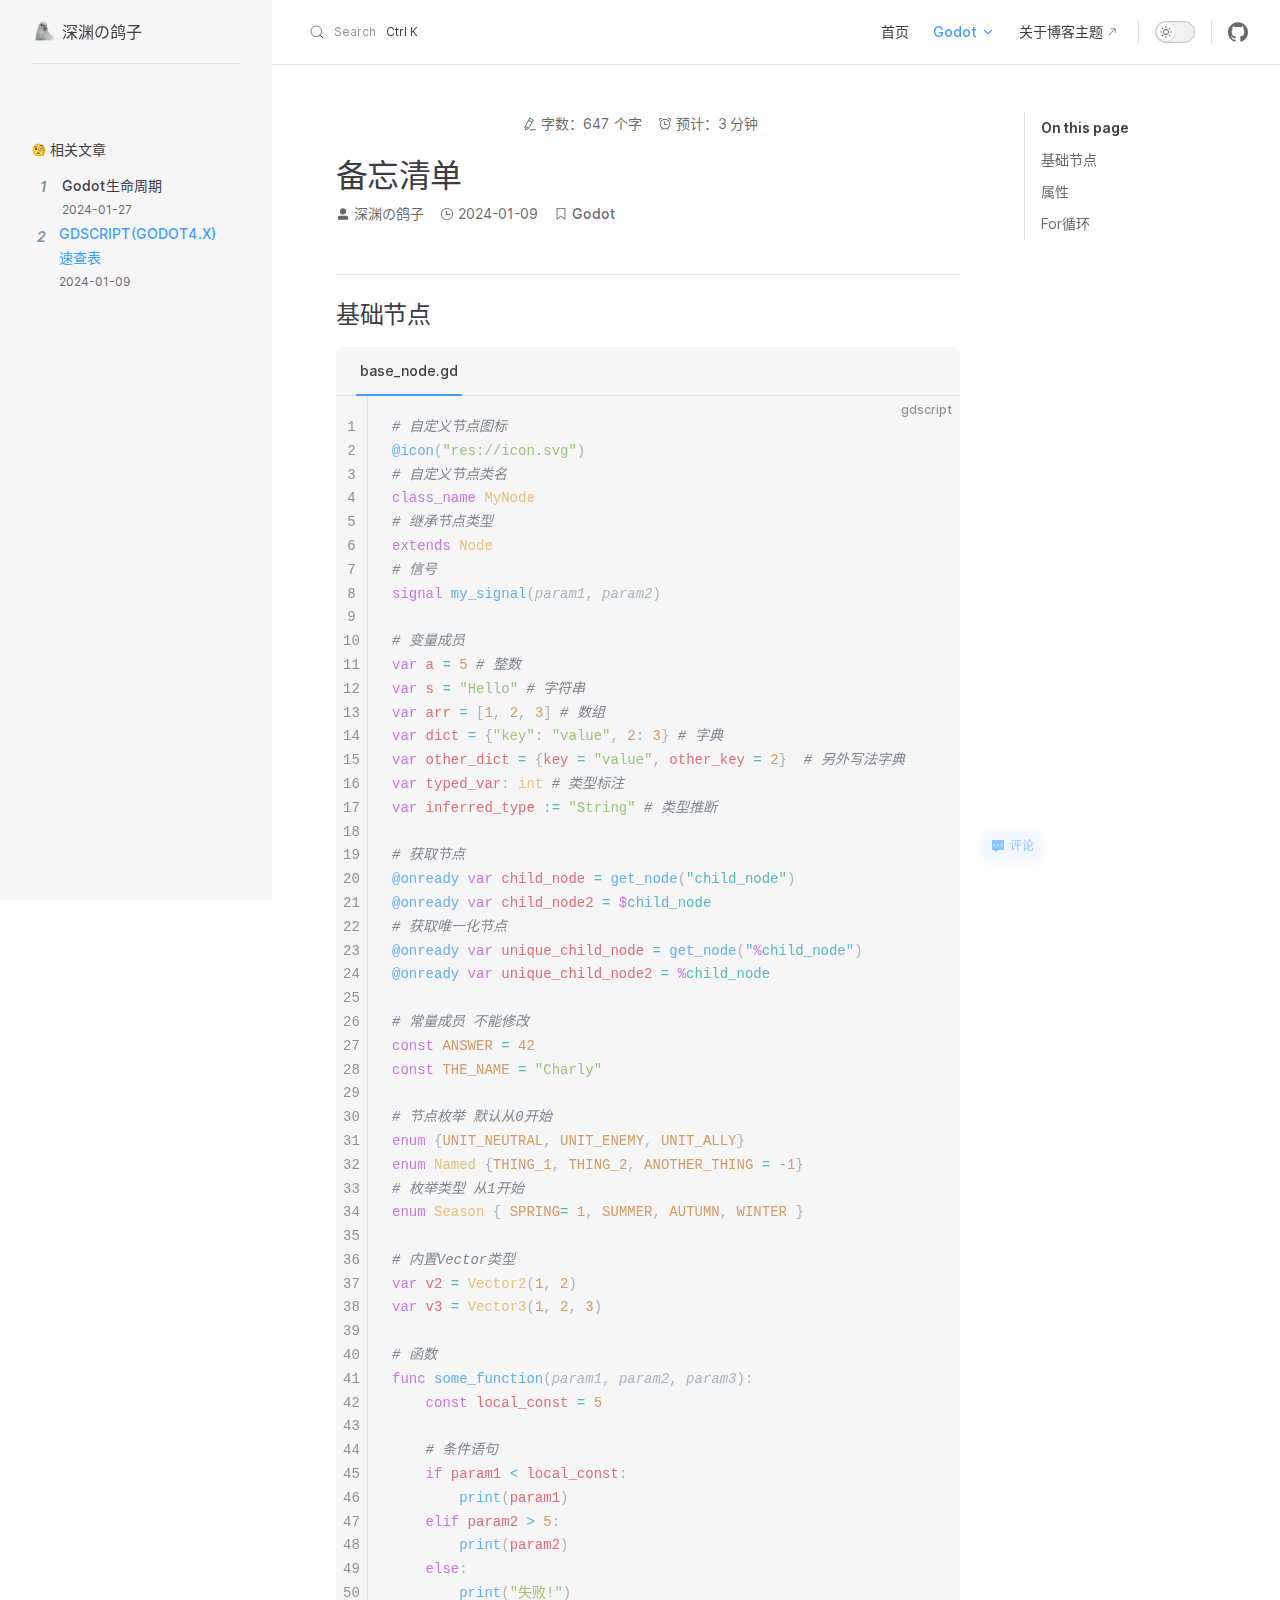
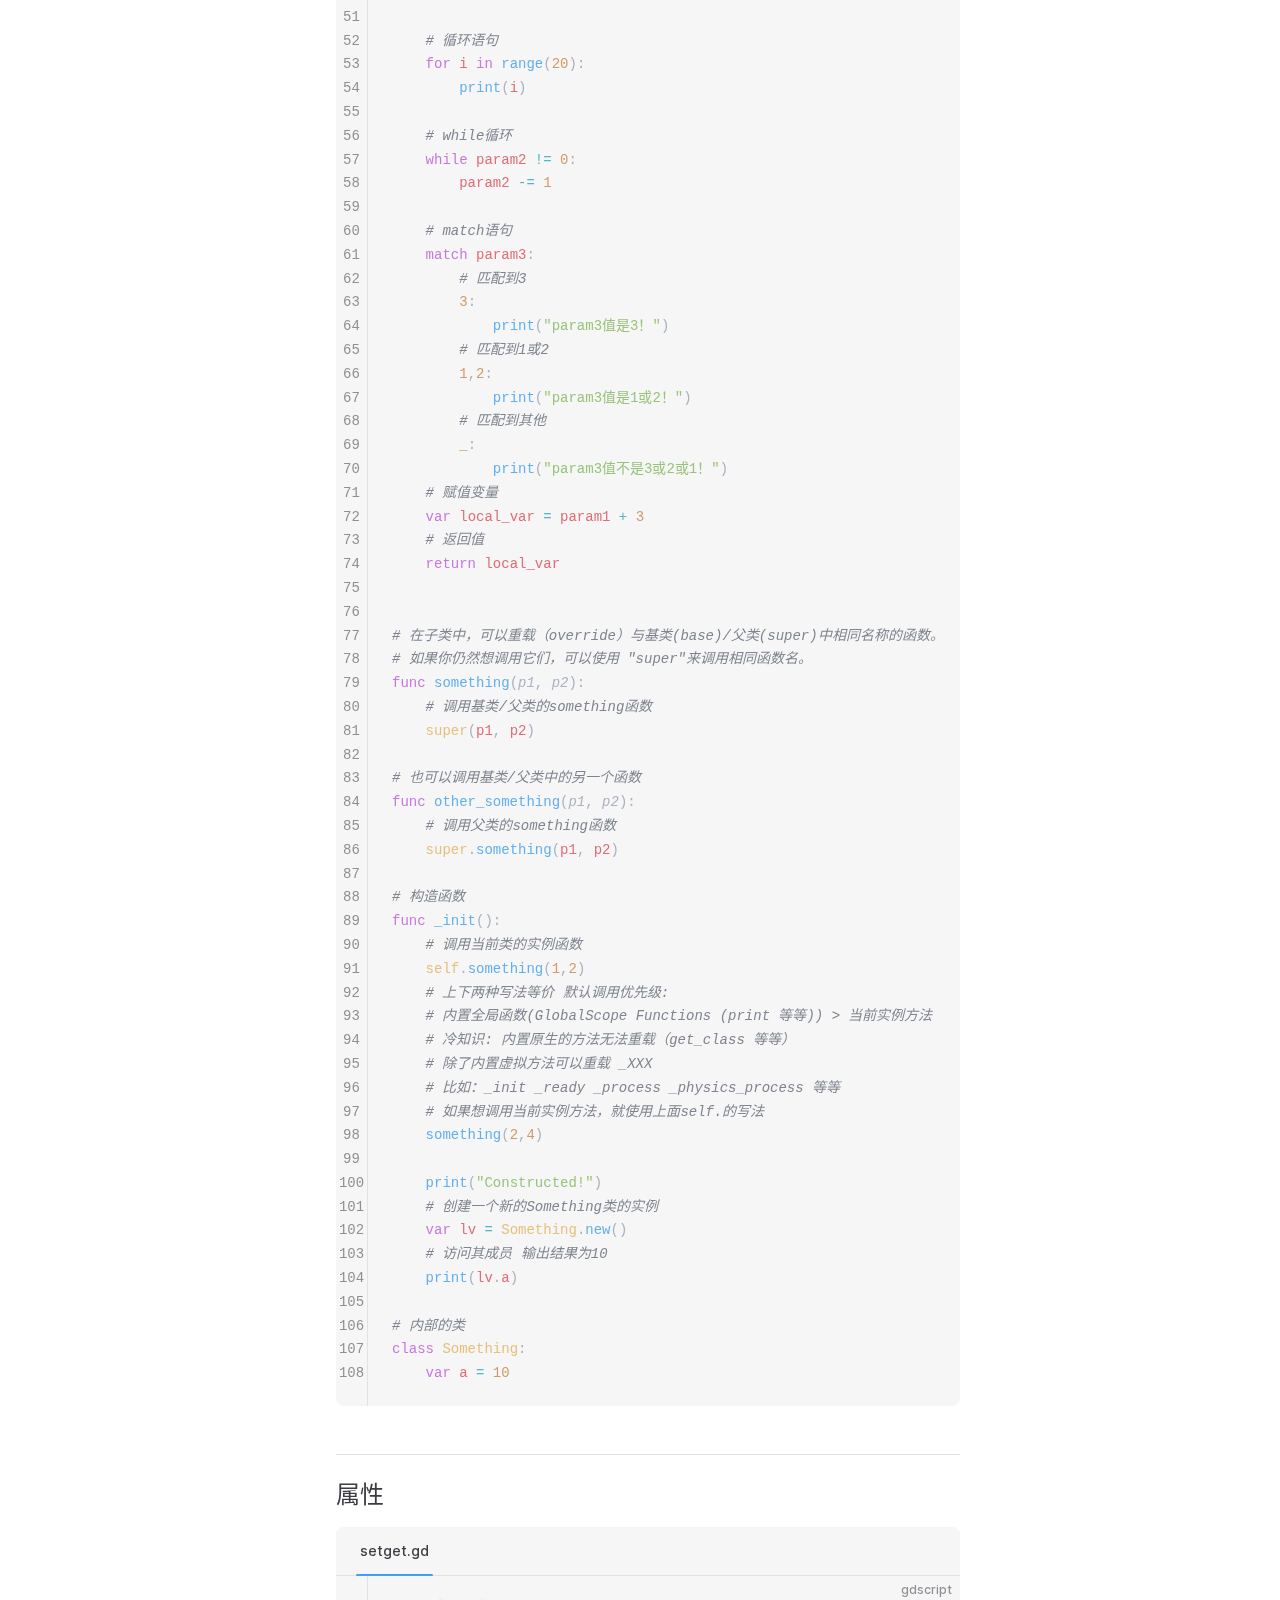
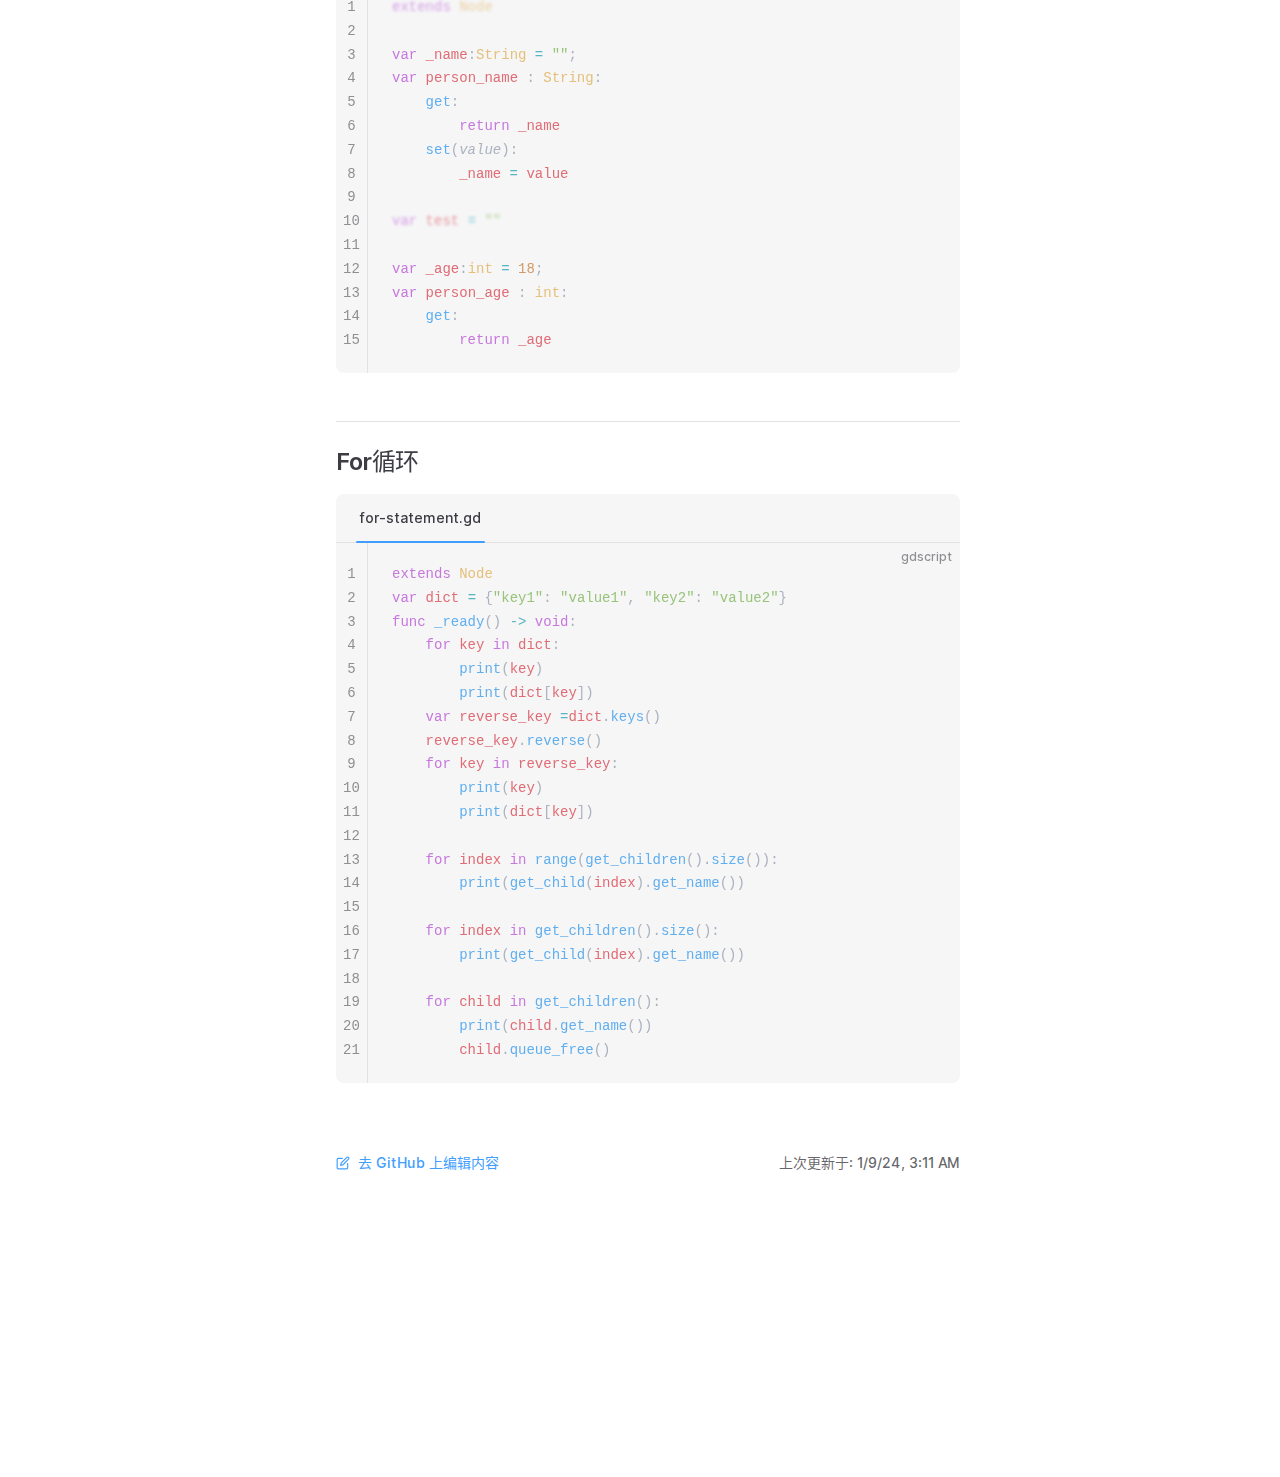
==== commit 1949d742: "Deploy vitepress to GitHub Pages" ====
--- a/godot/index.html
+++ b/godot/index.html
@@ -6,20 +6,20 @@
     <title>GDSCRIPT(GODOT4.X) 速查表 | 深渊の鸽子</title>
     <meta name="description" content="速查表">
     <meta name="generator" content="VitePress v1.0.0-rc.40">
-    <link rel="preload stylesheet" href="/assets/style.iNC-fOEg.css" as="style">
+    <link rel="preload stylesheet" href="/assets/style.TlgGy8cl.css" as="style">
     
-    <script type="module" src="/assets/app.8cahpYjN.js"></script>
+    <script type="module" src="/assets/app.xdrEKWnB.js"></script>
     <link rel="preload" href="/assets/inter-roman-latin.bvIUbFQP.woff2" as="font" type="font/woff2" crossorigin="">
-    <link rel="modulepreload" href="/assets/chunks/framework.wAHZtWZV.js">
-    <link rel="modulepreload" href="/assets/chunks/theme.xOVb2lGC.js">
-    <link rel="modulepreload" href="/assets/godot_index.md.-gRPYKvs.lean.js">
+    <link rel="modulepreload" href="/assets/chunks/framework.tq_TrKFV.js">
+    <link rel="modulepreload" href="/assets/chunks/theme.6mIdD9Xc.js">
+    <link rel="modulepreload" href="/assets/godot_index.md.UjTwt7Yx.lean.js">
     <link rel="icon" href="/favicon.ico">
     <script id="check-dark-mode">(()=>{const e=localStorage.getItem("vitepress-theme-appearance")||"auto",a=window.matchMedia("(prefers-color-scheme: dark)").matches;(!e||e==="auto"?a:e==="dark")&&document.documentElement.classList.add("dark")})();</script>
     <script id="check-mac-os">document.documentElement.classList.toggle("mac",/Mac|iPhone|iPod|iPad/i.test(navigator.platform));</script>
     <script>import("/pagefind/pagefind.js").then(i=>{window.__pagefind__=i,i.init()}).catch(()=>{});</script>
   </head>
   <body><!--v-if--><!--teleport anchor-->
-    <div id="app"><div class="Layout" data-v-b6cb513a data-v-083be6ec><!--[--><!--[--><!--]--><!----><!--[--><div style="display:none;" class="theme-blog-popover" data-pagefind-ignore="all" data-v-e92296c0><div class="header" data-v-e92296c0><div class="title-wrapper" data-v-e92296c0><i class="el-icon" style="font-size:20px;" data-v-e92296c0><!--[--><svg xmlns="http://www.w3.org/2000/svg" viewBox="0 0 1024 1024" data-v-e92296c0><path fill="currentColor" d="M288 128h608L736 384l160 256H288v320h-96V64h96z"></path></svg><!--]--></i><span class="title" data-v-e92296c0></span></div><i class="el-icon close-icon" style="font-size:20px;" data-v-e92296c0><!--[--><svg xmlns="http://www.w3.org/2000/svg" viewBox="0 0 1024 1024" data-v-e92296c0><path fill="currentColor" d="M512 64a448 448 0 1 1 0 896 448 448 0 0 1 0-896m0 393.664L407.936 353.6a38.4 38.4 0 1 0-54.336 54.336L457.664 512 353.6 616.064a38.4 38.4 0 1 0 54.336 54.336L512 566.336 616.064 670.4a38.4 38.4 0 1 0 54.336-54.336L566.336 512 670.4 407.936a38.4 38.4 0 1 0-54.336-54.336z"></path></svg><!--]--></i></div><!----><div class="footer content" data-v-e92296c0><!--[--><!--]--></div></div><div style="display:none;" class="theme-blog-popover-close" data-v-e92296c0><i class="el-icon" style="font-size:20px;" data-v-e92296c0><!--[--><svg xmlns="http://www.w3.org/2000/svg" viewBox="0 0 1024 1024" data-v-e92296c0><path fill="currentColor" d="M288 128h608L736 384l160 256H288v320h-96V64h96z"></path></svg><!--]--></i></div><!--]--><!--]--><!--[--><span tabindex="-1" data-v-e0f01899></span><a href="#VPContent" class="VPSkipLink visually-hidden" data-v-e0f01899> Skip to content </a><!--]--><!----><header class="VPNav" data-v-083be6ec data-v-c6e992f1><div class="VPNavBar has-sidebar" data-v-c6e992f1 data-v-b6b17524><div class="wrapper" data-v-b6b17524><div class="container" data-v-b6b17524><div class="title" data-v-b6b17524><div class="VPNavBarTitle has-sidebar" data-v-b6b17524 data-v-15b6483c><a class="title" href="/" data-v-15b6483c><!--[--><!--]--><!--[--><img class="VPImage logo" src="/icon.png" alt data-v-f281e19b><!--]--><!--[-->深渊の鸽子<!--]--><!--[--><!--]--></a></div></div><div class="content" data-v-b6b17524><div class="content-body" data-v-b6b17524><!--[--><!--]--><div class="blog-search search" data-pagefind-ignore="all" data-v-b6b17524 style="--3fb90223:1;" data-v-3e38d8c7><div class="nav-search-btn-wait" data-v-3e38d8c7><svg width="14" height="14" viewBox="0 0 20 20" data-v-3e38d8c7><path d="M14.386 14.386l4.0877 4.0877-4.0877-4.0877c-2.9418 2.9419-7.7115 2.9419-10.6533 0-2.9419-2.9418-2.9419-7.7115 0-10.6533 2.9418-2.9419 7.7115-2.9419 10.6533 0 2.9419 2.9418 2.9419 7.7115 0 10.6533z" stroke="currentColor" fill="none" fill-rule="evenodd" stroke-linecap="round" stroke-linejoin="round" data-v-3e38d8c7></path></svg><span class="search-tip" data-v-3e38d8c7>Search</span><span class="metaKey" data-v-3e38d8c7> K </span></div><!--teleport start--><!--teleport end--></div><nav aria-labelledby="main-nav-aria-label" class="VPNavBarMenu menu" data-v-b6b17524 data-v-a2d80196><span id="main-nav-aria-label" class="visually-hidden" data-v-a2d80196>Main Navigation</span><!--[--><!--[--><a class="VPLink link VPNavBarMenuLink" href="/" tabindex="0" data-v-a2d80196 data-v-5caa7701><!--[--><span data-v-5caa7701>首页</span><!--]--></a><!--]--><!--[--><div class="VPFlyout VPNavBarMenuGroup active" data-v-a2d80196 data-v-489980c5><button type="button" class="button" aria-haspopup="true" aria-expanded="false" data-v-489980c5><span class="text" data-v-489980c5><!----><span data-v-489980c5>Godot</span><svg xmlns="http://www.w3.org/2000/svg" aria-hidden="true" focusable="false" viewbox="0 0 24 24" class="text-icon" data-v-489980c5><path d="M12,16c-0.3,0-0.5-0.1-0.7-0.3l-6-6c-0.4-0.4-0.4-1,0-1.4s1-0.4,1.4,0l5.3,5.3l5.3-5.3c0.4-0.4,1-0.4,1.4,0s0.4,1,0,1.4l-6,6C12.5,15.9,12.3,16,12,16z"></path></svg></span></button><div class="menu" data-v-489980c5><div class="VPMenu" data-v-489980c5 data-v-03725ee0><div class="items" data-v-03725ee0><!--[--><!--[--><div class="VPMenuLink" data-v-03725ee0 data-v-11f92609><a class="VPLink link active" href="/godot/" data-v-11f92609><!--[-->GDScript(Godot 4.x)速查表<!--]--></a></div><!--]--><!--[--><div class="VPMenuLink" data-v-03725ee0 data-v-11f92609><a class="VPLink link vp-external-link-icon" href="https://reimenn.github.io/MyGDSciprtBook/" target="_blank" rel="noreferrer" data-v-11f92609><!--[-->GDScript零基础图文入门<!--]--></a></div><!--]--><!--]--></div><!--[--><!--]--></div></div></div><!--]--><!--[--><a class="VPLink link vp-external-link-icon VPNavBarMenuLink" href="https://github.com/ATQQ/sugar-blog" target="_blank" rel="noreferrer" tabindex="0" data-v-a2d80196 data-v-5caa7701><!--[--><span data-v-5caa7701>关于博客主题</span><!--]--></a><!--]--><!--]--></nav><!----><div class="VPNavBarAppearance appearance" data-v-b6b17524 data-v-3a713630><button class="VPSwitch VPSwitchAppearance" type="button" role="switch" title="Switch to dark theme" aria-checked="false" data-v-3a713630 data-v-4ebe4b2f data-v-6e6cfb68><span class="check" data-v-6e6cfb68><span class="icon" data-v-6e6cfb68><!--[--><svg xmlns="http://www.w3.org/2000/svg" aria-hidden="true" focusable="false" viewbox="0 0 24 24" class="sun" data-v-4ebe4b2f><path d="M12,18c-3.3,0-6-2.7-6-6s2.7-6,6-6s6,2.7,6,6S15.3,18,12,18zM12,8c-2.2,0-4,1.8-4,4c0,2.2,1.8,4,4,4c2.2,0,4-1.8,4-4C16,9.8,14.2,8,12,8z"></path><path d="M12,4c-0.6,0-1-0.4-1-1V1c0-0.6,0.4-1,1-1s1,0.4,1,1v2C13,3.6,12.6,4,12,4z"></path><path d="M12,24c-0.6,0-1-0.4-1-1v-2c0-0.6,0.4-1,1-1s1,0.4,1,1v2C13,23.6,12.6,24,12,24z"></path><path d="M5.6,6.6c-0.3,0-0.5-0.1-0.7-0.3L3.5,4.9c-0.4-0.4-0.4-1,0-1.4s1-0.4,1.4,0l1.4,1.4c0.4,0.4,0.4,1,0,1.4C6.2,6.5,5.9,6.6,5.6,6.6z"></path><path d="M19.8,20.8c-0.3,0-0.5-0.1-0.7-0.3l-1.4-1.4c-0.4-0.4-0.4-1,0-1.4s1-0.4,1.4,0l1.4,1.4c0.4,0.4,0.4,1,0,1.4C20.3,20.7,20,20.8,19.8,20.8z"></path><path d="M3,13H1c-0.6,0-1-0.4-1-1s0.4-1,1-1h2c0.6,0,1,0.4,1,1S3.6,13,3,13z"></path><path d="M23,13h-2c-0.6,0-1-0.4-1-1s0.4-1,1-1h2c0.6,0,1,0.4,1,1S23.6,13,23,13z"></path><path d="M4.2,20.8c-0.3,0-0.5-0.1-0.7-0.3c-0.4-0.4-0.4-1,0-1.4l1.4-1.4c0.4-0.4,1-0.4,1.4,0s0.4,1,0,1.4l-1.4,1.4C4.7,20.7,4.5,20.8,4.2,20.8z"></path><path d="M18.4,6.6c-0.3,0-0.5-0.1-0.7-0.3c-0.4-0.4-0.4-1,0-1.4l1.4-1.4c0.4-0.4,1-0.4,1.4,0s0.4,1,0,1.4l-1.4,1.4C18.9,6.5,18.6,6.6,18.4,6.6z"></path></svg><svg xmlns="http://www.w3.org/2000/svg" aria-hidden="true" focusable="false" viewbox="0 0 24 24" class="moon" data-v-4ebe4b2f><path d="M12.1,22c-0.3,0-0.6,0-0.9,0c-5.5-0.5-9.5-5.4-9-10.9c0.4-4.8,4.2-8.6,9-9c0.4,0,0.8,0.2,1,0.5c0.2,0.3,0.2,0.8-0.1,1.1c-2,2.7-1.4,6.4,1.3,8.4c2.1,1.6,5,1.6,7.1,0c0.3-0.2,0.7-0.3,1.1-0.1c0.3,0.2,0.5,0.6,0.5,1c-0.2,2.7-1.5,5.1-3.6,6.8C16.6,21.2,14.4,22,12.1,22zM9.3,4.4c-2.9,1-5,3.6-5.2,6.8c-0.4,4.4,2.8,8.3,7.2,8.7c2.1,0.2,4.2-0.4,5.8-1.8c1.1-0.9,1.9-2.1,2.4-3.4c-2.5,0.9-5.3,0.5-7.5-1.1C9.2,11.4,8.1,7.7,9.3,4.4z"></path></svg><!--]--></span></span></button></div><div class="VPSocialLinks VPNavBarSocialLinks social-links" data-v-b6b17524 data-v-c93bae28 data-v-75b51203><!--[--><a class="VPSocialLink no-icon" href="https://github.com/ZerxZ" aria-label="github" target="_blank" rel="noopener" data-v-75b51203 data-v-7fb75f5d><svg role="img" viewBox="0 0 24 24" xmlns="http://www.w3.org/2000/svg"><title>GitHub</title><path d="M12 .297c-6.63 0-12 5.373-12 12 0 5.303 3.438 9.8 8.205 11.385.6.113.82-.258.82-.577 0-.285-.01-1.04-.015-2.04-3.338.724-4.042-1.61-4.042-1.61C4.422 18.07 3.633 17.7 3.633 17.7c-1.087-.744.084-.729.084-.729 1.205.084 1.838 1.236 1.838 1.236 1.07 1.835 2.809 1.305 3.495.998.108-.776.417-1.305.76-1.605-2.665-.3-5.466-1.332-5.466-5.93 0-1.31.465-2.38 1.235-3.22-.135-.303-.54-1.523.105-3.176 0 0 1.005-.322 3.3 1.23.96-.267 1.98-.399 3-.405 1.02.006 2.04.138 3 .405 2.28-1.552 3.285-1.23 3.285-1.23.645 1.653.24 2.873.12 3.176.765.84 1.23 1.91 1.23 3.22 0 4.61-2.805 5.625-5.475 5.92.42.36.81 1.096.81 2.22 0 1.606-.015 2.896-.015 3.286 0 .315.21.69.825.57C20.565 22.092 24 17.592 24 12.297c0-6.627-5.373-12-12-12"/></svg></a><!--]--></div><div class="VPFlyout VPNavBarExtra extra" data-v-b6b17524 data-v-16333967 data-v-489980c5><button type="button" class="button" aria-haspopup="true" aria-expanded="false" aria-label="extra navigation" data-v-489980c5><svg xmlns="http://www.w3.org/2000/svg" aria-hidden="true" focusable="false" viewbox="0 0 24 24" class="icon" data-v-489980c5><circle cx="12" cy="12" r="2"></circle><circle cx="19" cy="12" r="2"></circle><circle cx="5" cy="12" r="2"></circle></svg></button><div class="menu" data-v-489980c5><div class="VPMenu" data-v-489980c5 data-v-03725ee0><!----><!--[--><!--[--><!----><div class="group" data-v-16333967><div class="item appearance" data-v-16333967><p class="label" data-v-16333967>Appearance</p><div class="appearance-action" data-v-16333967><button class="VPSwitch VPSwitchAppearance" type="button" role="switch" title="Switch to dark theme" aria-checked="false" data-v-16333967 data-v-4ebe4b2f data-v-6e6cfb68><span class="check" data-v-6e6cfb68><span class="icon" data-v-6e6cfb68><!--[--><svg xmlns="http://www.w3.org/2000/svg" aria-hidden="true" focusable="false" viewbox="0 0 24 24" class="sun" data-v-4ebe4b2f><path d="M12,18c-3.3,0-6-2.7-6-6s2.7-6,6-6s6,2.7,6,6S15.3,18,12,18zM12,8c-2.2,0-4,1.8-4,4c0,2.2,1.8,4,4,4c2.2,0,4-1.8,4-4C16,9.8,14.2,8,12,8z"></path><path d="M12,4c-0.6,0-1-0.4-1-1V1c0-0.6,0.4-1,1-1s1,0.4,1,1v2C13,3.6,12.6,4,12,4z"></path><path d="M12,24c-0.6,0-1-0.4-1-1v-2c0-0.6,0.4-1,1-1s1,0.4,1,1v2C13,23.6,12.6,24,12,24z"></path><path d="M5.6,6.6c-0.3,0-0.5-0.1-0.7-0.3L3.5,4.9c-0.4-0.4-0.4-1,0-1.4s1-0.4,1.4,0l1.4,1.4c0.4,0.4,0.4,1,0,1.4C6.2,6.5,5.9,6.6,5.6,6.6z"></path><path d="M19.8,20.8c-0.3,0-0.5-0.1-0.7-0.3l-1.4-1.4c-0.4-0.4-0.4-1,0-1.4s1-0.4,1.4,0l1.4,1.4c0.4,0.4,0.4,1,0,1.4C20.3,20.7,20,20.8,19.8,20.8z"></path><path d="M3,13H1c-0.6,0-1-0.4-1-1s0.4-1,1-1h2c0.6,0,1,0.4,1,1S3.6,13,3,13z"></path><path d="M23,13h-2c-0.6,0-1-0.4-1-1s0.4-1,1-1h2c0.6,0,1,0.4,1,1S23.6,13,23,13z"></path><path d="M4.2,20.8c-0.3,0-0.5-0.1-0.7-0.3c-0.4-0.4-0.4-1,0-1.4l1.4-1.4c0.4-0.4,1-0.4,1.4,0s0.4,1,0,1.4l-1.4,1.4C4.7,20.7,4.5,20.8,4.2,20.8z"></path><path d="M18.4,6.6c-0.3,0-0.5-0.1-0.7-0.3c-0.4-0.4-0.4-1,0-1.4l1.4-1.4c0.4-0.4,1-0.4,1.4,0s0.4,1,0,1.4l-1.4,1.4C18.9,6.5,18.6,6.6,18.4,6.6z"></path></svg><svg xmlns="http://www.w3.org/2000/svg" aria-hidden="true" focusable="false" viewbox="0 0 24 24" class="moon" data-v-4ebe4b2f><path d="M12.1,22c-0.3,0-0.6,0-0.9,0c-5.5-0.5-9.5-5.4-9-10.9c0.4-4.8,4.2-8.6,9-9c0.4,0,0.8,0.2,1,0.5c0.2,0.3,0.2,0.8-0.1,1.1c-2,2.7-1.4,6.4,1.3,8.4c2.1,1.6,5,1.6,7.1,0c0.3-0.2,0.7-0.3,1.1-0.1c0.3,0.2,0.5,0.6,0.5,1c-0.2,2.7-1.5,5.1-3.6,6.8C16.6,21.2,14.4,22,12.1,22zM9.3,4.4c-2.9,1-5,3.6-5.2,6.8c-0.4,4.4,2.8,8.3,7.2,8.7c2.1,0.2,4.2-0.4,5.8-1.8c1.1-0.9,1.9-2.1,2.4-3.4c-2.5,0.9-5.3,0.5-7.5-1.1C9.2,11.4,8.1,7.7,9.3,4.4z"></path></svg><!--]--></span></span></button></div></div></div><div class="group" data-v-16333967><div class="item social-links" data-v-16333967><div class="VPSocialLinks social-links-list" data-v-16333967 data-v-75b51203><!--[--><a class="VPSocialLink no-icon" href="https://github.com/ZerxZ" aria-label="github" target="_blank" rel="noopener" data-v-75b51203 data-v-7fb75f5d><svg role="img" viewBox="0 0 24 24" xmlns="http://www.w3.org/2000/svg"><title>GitHub</title><path d="M12 .297c-6.63 0-12 5.373-12 12 0 5.303 3.438 9.8 8.205 11.385.6.113.82-.258.82-.577 0-.285-.01-1.04-.015-2.04-3.338.724-4.042-1.61-4.042-1.61C4.422 18.07 3.633 17.7 3.633 17.7c-1.087-.744.084-.729.084-.729 1.205.084 1.838 1.236 1.838 1.236 1.07 1.835 2.809 1.305 3.495.998.108-.776.417-1.305.76-1.605-2.665-.3-5.466-1.332-5.466-5.93 0-1.31.465-2.38 1.235-3.22-.135-.303-.54-1.523.105-3.176 0 0 1.005-.322 3.3 1.23.96-.267 1.98-.399 3-.405 1.02.006 2.04.138 3 .405 2.28-1.552 3.285-1.23 3.285-1.23.645 1.653.24 2.873.12 3.176.765.84 1.23 1.91 1.23 3.22 0 4.61-2.805 5.625-5.475 5.92.42.36.81 1.096.81 2.22 0 1.606-.015 2.896-.015 3.286 0 .315.21.69.825.57C20.565 22.092 24 17.592 24 12.297c0-6.627-5.373-12-12-12"/></svg></a><!--]--></div></div></div><!--]--><!--]--></div></div></div><!--[--><!--]--><button type="button" class="VPNavBarHamburger hamburger" aria-label="mobile navigation" aria-expanded="false" aria-controls="VPNavScreen" data-v-b6b17524 data-v-feb43a88><span class="container" data-v-feb43a88><span class="top" data-v-feb43a88></span><span class="middle" data-v-feb43a88></span><span class="bottom" data-v-feb43a88></span></span></button></div></div></div></div><div class="divider" data-v-b6b17524><div class="divider-line" data-v-b6b17524></div></div></div><!----></header><div class="VPLocalNav has-sidebar empty" data-v-083be6ec data-v-4601e403><div class="container" data-v-4601e403><button class="menu" aria-expanded="false" aria-controls="VPSidebarNav" data-v-4601e403><svg xmlns="http://www.w3.org/2000/svg" aria-hidden="true" focusable="false" viewbox="0 0 24 24" class="menu-icon" data-v-4601e403><path d="M17,11H3c-0.6,0-1-0.4-1-1s0.4-1,1-1h14c0.6,0,1,0.4,1,1S17.6,11,17,11z"></path><path d="M21,7H3C2.4,7,2,6.6,2,6s0.4-1,1-1h18c0.6,0,1,0.4,1,1S21.6,7,21,7z"></path><path d="M21,15H3c-0.6,0-1-0.4-1-1s0.4-1,1-1h18c0.6,0,1,0.4,1,1S21.6,15,21,15z"></path><path d="M17,19H3c-0.6,0-1-0.4-1-1s0.4-1,1-1h14c0.6,0,1,0.4,1,1S17.6,19,17,19z"></path></svg><span class="menu-text" data-v-4601e403>Menu</span></button><div class="VPLocalNavOutlineDropdown" style="--vp-vh:0px;" data-v-4601e403 data-v-ce2511d8><button data-v-ce2511d8>返回顶部</button><!----></div></div></div><aside class="VPSidebar" data-v-083be6ec data-v-92bfe117><div class="curtain" data-v-92bfe117></div><nav class="nav" id="VPSidebarNav" aria-labelledby="sidebar-aria-label" tabindex="-1" data-v-92bfe117><span class="visually-hidden" id="sidebar-aria-label" data-v-92bfe117> Sidebar Navigation </span><!--[--><!--]--><!--[--><div class="group" data-v-92bfe117><div class="VPSidebarItem level-0" data-v-92bfe117 data-v-6616a7e6><!----><!----></div></div><!--]--><!--[--><!--[--><!--[--><!--]--><div class="sidebar" data-pagefind-ignore="all" data-v-b6cb513a style="--46b48176:40px;--25a12226:60px;" data-v-05ce20b8><div class="recommend" data-pagefind-ignore="all" data-v-05ce20b8 style="--44aa626a:0px;" data-v-1568c518><div class="card-header" data-v-1568c518><span class="title" data-v-1568c518><span class="svg-icon"><svg width="512" height="512" viewBox="0 0 128 128" xmlns="http://www.w3.org/2000/svg">
+    <div id="app"><div class="Layout" data-v-c88274c7 data-v-083be6ec><!--[--><!--[--><!--]--><!----><!--[--><div style="display:none;" class="theme-blog-popover" data-pagefind-ignore="all" data-v-4b50910f><div class="header" data-v-4b50910f><div class="title-wrapper" data-v-4b50910f><i class="el-icon" style="font-size:20px;" data-v-4b50910f><!--[--><svg width="512" height="512" viewBox="0 0 1024 1024" xmlns="http://www.w3.org/2000/svg" data-v-4b50910f><path fill="currentColor" d="M880 112c-3.8 0-7.7.7-11.6 2.3L292 345.9H128c-8.8 0-16 7.4-16 16.6v299c0 9.2 7.2 16.6 16 16.6h101.6c-3.7 11.6-5.6 23.9-5.6 36.4c0 65.9 53.8 119.5 120 119.5c55.4 0 102.1-37.6 115.9-88.4l408.6 164.2c3.9 1.5 7.8 2.3 11.6 2.3c16.9 0 32-14.2 32-33.2V145.2C912 126.2 897 112 880 112M344 762.3c-26.5 0-48-21.4-48-47.8c0-11.2 3.9-21.9 11-30.4l84.9 34.1c-2 24.6-22.7 44.1-47.9 44.1" data-v-4b50910f></path></svg><!--]--></i><span class="title" data-v-4b50910f></span></div><i class="el-icon close-icon" style="font-size:20px;" data-v-4b50910f><!--[--><svg xmlns="http://www.w3.org/2000/svg" viewBox="0 0 1024 1024" data-v-4b50910f><path fill="currentColor" d="M512 64a448 448 0 1 1 0 896 448 448 0 0 1 0-896m0 393.664L407.936 353.6a38.4 38.4 0 1 0-54.336 54.336L457.664 512 353.6 616.064a38.4 38.4 0 1 0 54.336 54.336L512 566.336 616.064 670.4a38.4 38.4 0 1 0 54.336-54.336L566.336 512 670.4 407.936a38.4 38.4 0 1 0-54.336-54.336z"></path></svg><!--]--></i></div><!----><div class="footer content" data-v-4b50910f><!--[--><!--]--></div></div><div style="display:none;" class="theme-blog-popover-close" data-v-4b50910f><i class="el-icon" style="" data-v-4b50910f><!--[--><svg width="512" height="512" viewBox="0 0 1024 1024" xmlns="http://www.w3.org/2000/svg" data-v-4b50910f><path fill="currentColor" d="M880 112c-3.8 0-7.7.7-11.6 2.3L292 345.9H128c-8.8 0-16 7.4-16 16.6v299c0 9.2 7.2 16.6 16 16.6h101.6c-3.7 11.6-5.6 23.9-5.6 36.4c0 65.9 53.8 119.5 120 119.5c55.4 0 102.1-37.6 115.9-88.4l408.6 164.2c3.9 1.5 7.8 2.3 11.6 2.3c16.9 0 32-14.2 32-33.2V145.2C912 126.2 897 112 880 112M344 762.3c-26.5 0-48-21.4-48-47.8c0-11.2 3.9-21.9 11-30.4l84.9 34.1c-2 24.6-22.7 44.1-47.9 44.1" data-v-4b50910f></path></svg><!--]--></i></div><!--]--><!--]--><!--[--><span tabindex="-1" data-v-e0f01899></span><a href="#VPContent" class="VPSkipLink visually-hidden" data-v-e0f01899> Skip to content </a><!--]--><!----><header class="VPNav" data-v-083be6ec data-v-c6e992f1><div class="VPNavBar has-sidebar" data-v-c6e992f1 data-v-b6b17524><div class="wrapper" data-v-b6b17524><div class="container" data-v-b6b17524><div class="title" data-v-b6b17524><div class="VPNavBarTitle has-sidebar" data-v-b6b17524 data-v-15b6483c><a class="title" href="/" data-v-15b6483c><!--[--><!--]--><!--[--><img class="VPImage logo" src="/icon.png" alt data-v-f281e19b><!--]--><!--[-->深渊の鸽子<!--]--><!--[--><!--]--></a></div></div><div class="content" data-v-b6b17524><div class="content-body" data-v-b6b17524><!--[--><!--]--><div class="blog-search search" data-pagefind-ignore="all" data-v-b6b17524 style="--3fb90223:1;" data-v-3e38d8c7><div class="nav-search-btn-wait" data-v-3e38d8c7><svg width="14" height="14" viewBox="0 0 20 20" data-v-3e38d8c7><path d="M14.386 14.386l4.0877 4.0877-4.0877-4.0877c-2.9418 2.9419-7.7115 2.9419-10.6533 0-2.9419-2.9418-2.9419-7.7115 0-10.6533 2.9418-2.9419 7.7115-2.9419 10.6533 0 2.9419 2.9418 2.9419 7.7115 0 10.6533z" stroke="currentColor" fill="none" fill-rule="evenodd" stroke-linecap="round" stroke-linejoin="round" data-v-3e38d8c7></path></svg><span class="search-tip" data-v-3e38d8c7>Search</span><span class="metaKey" data-v-3e38d8c7> K </span></div><!--teleport start--><!--teleport end--></div><nav aria-labelledby="main-nav-aria-label" class="VPNavBarMenu menu" data-v-b6b17524 data-v-a2d80196><span id="main-nav-aria-label" class="visually-hidden" data-v-a2d80196>Main Navigation</span><!--[--><!--[--><a class="VPLink link VPNavBarMenuLink" href="/" tabindex="0" data-v-a2d80196 data-v-5caa7701><!--[--><span data-v-5caa7701>首页</span><!--]--></a><!--]--><!--[--><div class="VPFlyout VPNavBarMenuGroup active" data-v-a2d80196 data-v-489980c5><button type="button" class="button" aria-haspopup="true" aria-expanded="false" data-v-489980c5><span class="text" data-v-489980c5><!----><span data-v-489980c5>Godot</span><svg xmlns="http://www.w3.org/2000/svg" aria-hidden="true" focusable="false" viewbox="0 0 24 24" class="text-icon" data-v-489980c5><path d="M12,16c-0.3,0-0.5-0.1-0.7-0.3l-6-6c-0.4-0.4-0.4-1,0-1.4s1-0.4,1.4,0l5.3,5.3l5.3-5.3c0.4-0.4,1-0.4,1.4,0s0.4,1,0,1.4l-6,6C12.5,15.9,12.3,16,12,16z"></path></svg></span></button><div class="menu" data-v-489980c5><div class="VPMenu" data-v-489980c5 data-v-03725ee0><div class="items" data-v-03725ee0><!--[--><!--[--><div class="VPMenuLink" data-v-03725ee0 data-v-11f92609><a class="VPLink link active" href="/godot/" data-v-11f92609><!--[-->GDScript(Godot 4.x)速查表<!--]--></a></div><!--]--><!--[--><div class="VPMenuLink" data-v-03725ee0 data-v-11f92609><a class="VPLink link vp-external-link-icon" href="https://reimenn.github.io/MyGDSciprtBook/" target="_blank" rel="noreferrer" data-v-11f92609><!--[-->GDScript零基础图文入门<!--]--></a></div><!--]--><!--]--></div><!--[--><!--]--></div></div></div><!--]--><!--[--><a class="VPLink link vp-external-link-icon VPNavBarMenuLink" href="https://github.com/ATQQ/sugar-blog" target="_blank" rel="noreferrer" tabindex="0" data-v-a2d80196 data-v-5caa7701><!--[--><span data-v-5caa7701>关于博客主题</span><!--]--></a><!--]--><!--]--></nav><!----><div class="VPNavBarAppearance appearance" data-v-b6b17524 data-v-3a713630><button class="VPSwitch VPSwitchAppearance" type="button" role="switch" title="Switch to dark theme" aria-checked="false" data-v-3a713630 data-v-4ebe4b2f data-v-6e6cfb68><span class="check" data-v-6e6cfb68><span class="icon" data-v-6e6cfb68><!--[--><svg xmlns="http://www.w3.org/2000/svg" aria-hidden="true" focusable="false" viewbox="0 0 24 24" class="sun" data-v-4ebe4b2f><path d="M12,18c-3.3,0-6-2.7-6-6s2.7-6,6-6s6,2.7,6,6S15.3,18,12,18zM12,8c-2.2,0-4,1.8-4,4c0,2.2,1.8,4,4,4c2.2,0,4-1.8,4-4C16,9.8,14.2,8,12,8z"></path><path d="M12,4c-0.6,0-1-0.4-1-1V1c0-0.6,0.4-1,1-1s1,0.4,1,1v2C13,3.6,12.6,4,12,4z"></path><path d="M12,24c-0.6,0-1-0.4-1-1v-2c0-0.6,0.4-1,1-1s1,0.4,1,1v2C13,23.6,12.6,24,12,24z"></path><path d="M5.6,6.6c-0.3,0-0.5-0.1-0.7-0.3L3.5,4.9c-0.4-0.4-0.4-1,0-1.4s1-0.4,1.4,0l1.4,1.4c0.4,0.4,0.4,1,0,1.4C6.2,6.5,5.9,6.6,5.6,6.6z"></path><path d="M19.8,20.8c-0.3,0-0.5-0.1-0.7-0.3l-1.4-1.4c-0.4-0.4-0.4-1,0-1.4s1-0.4,1.4,0l1.4,1.4c0.4,0.4,0.4,1,0,1.4C20.3,20.7,20,20.8,19.8,20.8z"></path><path d="M3,13H1c-0.6,0-1-0.4-1-1s0.4-1,1-1h2c0.6,0,1,0.4,1,1S3.6,13,3,13z"></path><path d="M23,13h-2c-0.6,0-1-0.4-1-1s0.4-1,1-1h2c0.6,0,1,0.4,1,1S23.6,13,23,13z"></path><path d="M4.2,20.8c-0.3,0-0.5-0.1-0.7-0.3c-0.4-0.4-0.4-1,0-1.4l1.4-1.4c0.4-0.4,1-0.4,1.4,0s0.4,1,0,1.4l-1.4,1.4C4.7,20.7,4.5,20.8,4.2,20.8z"></path><path d="M18.4,6.6c-0.3,0-0.5-0.1-0.7-0.3c-0.4-0.4-0.4-1,0-1.4l1.4-1.4c0.4-0.4,1-0.4,1.4,0s0.4,1,0,1.4l-1.4,1.4C18.9,6.5,18.6,6.6,18.4,6.6z"></path></svg><svg xmlns="http://www.w3.org/2000/svg" aria-hidden="true" focusable="false" viewbox="0 0 24 24" class="moon" data-v-4ebe4b2f><path d="M12.1,22c-0.3,0-0.6,0-0.9,0c-5.5-0.5-9.5-5.4-9-10.9c0.4-4.8,4.2-8.6,9-9c0.4,0,0.8,0.2,1,0.5c0.2,0.3,0.2,0.8-0.1,1.1c-2,2.7-1.4,6.4,1.3,8.4c2.1,1.6,5,1.6,7.1,0c0.3-0.2,0.7-0.3,1.1-0.1c0.3,0.2,0.5,0.6,0.5,1c-0.2,2.7-1.5,5.1-3.6,6.8C16.6,21.2,14.4,22,12.1,22zM9.3,4.4c-2.9,1-5,3.6-5.2,6.8c-0.4,4.4,2.8,8.3,7.2,8.7c2.1,0.2,4.2-0.4,5.8-1.8c1.1-0.9,1.9-2.1,2.4-3.4c-2.5,0.9-5.3,0.5-7.5-1.1C9.2,11.4,8.1,7.7,9.3,4.4z"></path></svg><!--]--></span></span></button></div><div class="VPSocialLinks VPNavBarSocialLinks social-links" data-v-b6b17524 data-v-c93bae28 data-v-75b51203><!--[--><a class="VPSocialLink no-icon" href="https://github.com/ZerxZ" aria-label="github" target="_blank" rel="noopener" data-v-75b51203 data-v-7fb75f5d><svg role="img" viewBox="0 0 24 24" xmlns="http://www.w3.org/2000/svg"><title>GitHub</title><path d="M12 .297c-6.63 0-12 5.373-12 12 0 5.303 3.438 9.8 8.205 11.385.6.113.82-.258.82-.577 0-.285-.01-1.04-.015-2.04-3.338.724-4.042-1.61-4.042-1.61C4.422 18.07 3.633 17.7 3.633 17.7c-1.087-.744.084-.729.084-.729 1.205.084 1.838 1.236 1.838 1.236 1.07 1.835 2.809 1.305 3.495.998.108-.776.417-1.305.76-1.605-2.665-.3-5.466-1.332-5.466-5.93 0-1.31.465-2.38 1.235-3.22-.135-.303-.54-1.523.105-3.176 0 0 1.005-.322 3.3 1.23.96-.267 1.98-.399 3-.405 1.02.006 2.04.138 3 .405 2.28-1.552 3.285-1.23 3.285-1.23.645 1.653.24 2.873.12 3.176.765.84 1.23 1.91 1.23 3.22 0 4.61-2.805 5.625-5.475 5.92.42.36.81 1.096.81 2.22 0 1.606-.015 2.896-.015 3.286 0 .315.21.69.825.57C20.565 22.092 24 17.592 24 12.297c0-6.627-5.373-12-12-12"/></svg></a><!--]--></div><div class="VPFlyout VPNavBarExtra extra" data-v-b6b17524 data-v-16333967 data-v-489980c5><button type="button" class="button" aria-haspopup="true" aria-expanded="false" aria-label="extra navigation" data-v-489980c5><svg xmlns="http://www.w3.org/2000/svg" aria-hidden="true" focusable="false" viewbox="0 0 24 24" class="icon" data-v-489980c5><circle cx="12" cy="12" r="2"></circle><circle cx="19" cy="12" r="2"></circle><circle cx="5" cy="12" r="2"></circle></svg></button><div class="menu" data-v-489980c5><div class="VPMenu" data-v-489980c5 data-v-03725ee0><!----><!--[--><!--[--><!----><div class="group" data-v-16333967><div class="item appearance" data-v-16333967><p class="label" data-v-16333967>Appearance</p><div class="appearance-action" data-v-16333967><button class="VPSwitch VPSwitchAppearance" type="button" role="switch" title="Switch to dark theme" aria-checked="false" data-v-16333967 data-v-4ebe4b2f data-v-6e6cfb68><span class="check" data-v-6e6cfb68><span class="icon" data-v-6e6cfb68><!--[--><svg xmlns="http://www.w3.org/2000/svg" aria-hidden="true" focusable="false" viewbox="0 0 24 24" class="sun" data-v-4ebe4b2f><path d="M12,18c-3.3,0-6-2.7-6-6s2.7-6,6-6s6,2.7,6,6S15.3,18,12,18zM12,8c-2.2,0-4,1.8-4,4c0,2.2,1.8,4,4,4c2.2,0,4-1.8,4-4C16,9.8,14.2,8,12,8z"></path><path d="M12,4c-0.6,0-1-0.4-1-1V1c0-0.6,0.4-1,1-1s1,0.4,1,1v2C13,3.6,12.6,4,12,4z"></path><path d="M12,24c-0.6,0-1-0.4-1-1v-2c0-0.6,0.4-1,1-1s1,0.4,1,1v2C13,23.6,12.6,24,12,24z"></path><path d="M5.6,6.6c-0.3,0-0.5-0.1-0.7-0.3L3.5,4.9c-0.4-0.4-0.4-1,0-1.4s1-0.4,1.4,0l1.4,1.4c0.4,0.4,0.4,1,0,1.4C6.2,6.5,5.9,6.6,5.6,6.6z"></path><path d="M19.8,20.8c-0.3,0-0.5-0.1-0.7-0.3l-1.4-1.4c-0.4-0.4-0.4-1,0-1.4s1-0.4,1.4,0l1.4,1.4c0.4,0.4,0.4,1,0,1.4C20.3,20.7,20,20.8,19.8,20.8z"></path><path d="M3,13H1c-0.6,0-1-0.4-1-1s0.4-1,1-1h2c0.6,0,1,0.4,1,1S3.6,13,3,13z"></path><path d="M23,13h-2c-0.6,0-1-0.4-1-1s0.4-1,1-1h2c0.6,0,1,0.4,1,1S23.6,13,23,13z"></path><path d="M4.2,20.8c-0.3,0-0.5-0.1-0.7-0.3c-0.4-0.4-0.4-1,0-1.4l1.4-1.4c0.4-0.4,1-0.4,1.4,0s0.4,1,0,1.4l-1.4,1.4C4.7,20.7,4.5,20.8,4.2,20.8z"></path><path d="M18.4,6.6c-0.3,0-0.5-0.1-0.7-0.3c-0.4-0.4-0.4-1,0-1.4l1.4-1.4c0.4-0.4,1-0.4,1.4,0s0.4,1,0,1.4l-1.4,1.4C18.9,6.5,18.6,6.6,18.4,6.6z"></path></svg><svg xmlns="http://www.w3.org/2000/svg" aria-hidden="true" focusable="false" viewbox="0 0 24 24" class="moon" data-v-4ebe4b2f><path d="M12.1,22c-0.3,0-0.6,0-0.9,0c-5.5-0.5-9.5-5.4-9-10.9c0.4-4.8,4.2-8.6,9-9c0.4,0,0.8,0.2,1,0.5c0.2,0.3,0.2,0.8-0.1,1.1c-2,2.7-1.4,6.4,1.3,8.4c2.1,1.6,5,1.6,7.1,0c0.3-0.2,0.7-0.3,1.1-0.1c0.3,0.2,0.5,0.6,0.5,1c-0.2,2.7-1.5,5.1-3.6,6.8C16.6,21.2,14.4,22,12.1,22zM9.3,4.4c-2.9,1-5,3.6-5.2,6.8c-0.4,4.4,2.8,8.3,7.2,8.7c2.1,0.2,4.2-0.4,5.8-1.8c1.1-0.9,1.9-2.1,2.4-3.4c-2.5,0.9-5.3,0.5-7.5-1.1C9.2,11.4,8.1,7.7,9.3,4.4z"></path></svg><!--]--></span></span></button></div></div></div><div class="group" data-v-16333967><div class="item social-links" data-v-16333967><div class="VPSocialLinks social-links-list" data-v-16333967 data-v-75b51203><!--[--><a class="VPSocialLink no-icon" href="https://github.com/ZerxZ" aria-label="github" target="_blank" rel="noopener" data-v-75b51203 data-v-7fb75f5d><svg role="img" viewBox="0 0 24 24" xmlns="http://www.w3.org/2000/svg"><title>GitHub</title><path d="M12 .297c-6.63 0-12 5.373-12 12 0 5.303 3.438 9.8 8.205 11.385.6.113.82-.258.82-.577 0-.285-.01-1.04-.015-2.04-3.338.724-4.042-1.61-4.042-1.61C4.422 18.07 3.633 17.7 3.633 17.7c-1.087-.744.084-.729.084-.729 1.205.084 1.838 1.236 1.838 1.236 1.07 1.835 2.809 1.305 3.495.998.108-.776.417-1.305.76-1.605-2.665-.3-5.466-1.332-5.466-5.93 0-1.31.465-2.38 1.235-3.22-.135-.303-.54-1.523.105-3.176 0 0 1.005-.322 3.3 1.23.96-.267 1.98-.399 3-.405 1.02.006 2.04.138 3 .405 2.28-1.552 3.285-1.23 3.285-1.23.645 1.653.24 2.873.12 3.176.765.84 1.23 1.91 1.23 3.22 0 4.61-2.805 5.625-5.475 5.92.42.36.81 1.096.81 2.22 0 1.606-.015 2.896-.015 3.286 0 .315.21.69.825.57C20.565 22.092 24 17.592 24 12.297c0-6.627-5.373-12-12-12"/></svg></a><!--]--></div></div></div><!--]--><!--]--></div></div></div><!--[--><!--]--><button type="button" class="VPNavBarHamburger hamburger" aria-label="mobile navigation" aria-expanded="false" aria-controls="VPNavScreen" data-v-b6b17524 data-v-feb43a88><span class="container" data-v-feb43a88><span class="top" data-v-feb43a88></span><span class="middle" data-v-feb43a88></span><span class="bottom" data-v-feb43a88></span></span></button></div></div></div></div><div class="divider" data-v-b6b17524><div class="divider-line" data-v-b6b17524></div></div></div><!----></header><div class="VPLocalNav has-sidebar empty" data-v-083be6ec data-v-4601e403><div class="container" data-v-4601e403><button class="menu" aria-expanded="false" aria-controls="VPSidebarNav" data-v-4601e403><svg xmlns="http://www.w3.org/2000/svg" aria-hidden="true" focusable="false" viewbox="0 0 24 24" class="menu-icon" data-v-4601e403><path d="M17,11H3c-0.6,0-1-0.4-1-1s0.4-1,1-1h14c0.6,0,1,0.4,1,1S17.6,11,17,11z"></path><path d="M21,7H3C2.4,7,2,6.6,2,6s0.4-1,1-1h18c0.6,0,1,0.4,1,1S21.6,7,21,7z"></path><path d="M21,15H3c-0.6,0-1-0.4-1-1s0.4-1,1-1h18c0.6,0,1,0.4,1,1S21.6,15,21,15z"></path><path d="M17,19H3c-0.6,0-1-0.4-1-1s0.4-1,1-1h14c0.6,0,1,0.4,1,1S17.6,19,17,19z"></path></svg><span class="menu-text" data-v-4601e403>Menu</span></button><div class="VPLocalNavOutlineDropdown" style="--vp-vh:0px;" data-v-4601e403 data-v-ce2511d8><button data-v-ce2511d8>返回顶部</button><!----></div></div></div><aside class="VPSidebar" data-v-083be6ec data-v-92bfe117><div class="curtain" data-v-92bfe117></div><nav class="nav" id="VPSidebarNav" aria-labelledby="sidebar-aria-label" tabindex="-1" data-v-92bfe117><span class="visually-hidden" id="sidebar-aria-label" data-v-92bfe117> Sidebar Navigation </span><!--[--><!--]--><!--[--><div class="group" data-v-92bfe117><div class="VPSidebarItem level-0" data-v-92bfe117 data-v-6616a7e6><!----><!----></div></div><!--]--><!--[--><!--[--><!--[--><!--]--><div class="sidebar" data-pagefind-ignore="all" data-v-c88274c7 style="--c3be4fee:40px;--72984400:60px;" data-v-a535d996><div class="recommend" data-pagefind-ignore="all" data-v-a535d996 style="--5d4507a1:0px;" data-v-c9b3b133><div class="card-header" data-v-c9b3b133><span class="title" data-v-c9b3b133><span class="svg-icon"><svg width="512" height="512" viewBox="0 0 128 128" xmlns="http://www.w3.org/2000/svg">
 <radialGradient id="notoFaceWithMonocle0" cx="63.6" cy="-2088.9" r="56.96" gradientTransform="matrix(1 0 0 -1 0 -2026)" gradientUnits="userSpaceOnUse">
     <stop offset=".5" stop-color="#FDE030"/>
     <stop offset=".919" stop-color="#F7C02B"/>
@@ -42,7 +42,7 @@
 <circle cx="79.6" cy="53.7" r="20.6" fill="#CCC" fill-opacity=".5" stroke="#404040" stroke-miterlimit="10" stroke-width="3.5"/>
 <path fill="#FFF" d="M94.8 52.5c-.4-3.8-2.1-7.3-4.9-9.7s-6.4-3.7-10-3.7c-3.7 0-7.3 1.2-10.1 3.5s-4.6 5.8-4.9 9.6c0 .3-.3.5-.5.4c-.2 0-.4-.2-.4-.5c-.1-2 .3-4.1 1.1-6c.8-1.9 2-3.6 3.5-5.1c3-2.9 7.3-4.3 11.4-4.3c4.2 0 8.3 1.6 11.3 4.5c1.5 1.5 2.7 3.2 3.5 5.1c.8 1.9 1.1 4 1 6c0 .3-.2.5-.5.5c-.3.1-.5-.1-.5-.3z"/>
 <path fill="#896024" d="M37.01 49.35c-1.03-.72-2.58-.49-3.58.95s-.67 2.97.36 3.69c1.03.72 2.58.49 3.58-.95c1.01-1.45.68-2.98-.36-3.69z"/>
-</svg></span>相关文章</span><!----></div><ol class="recommend-container" data-v-1568c518><!--[--><li data-v-1568c518><i class="num" data-v-1568c518>1</i><div class="des" data-v-1568c518><a class="el-link el-link--info is-underline title" href="/godot/godot_execution_order" target="_self" data-v-1568c518><!--v-if--><span class="el-link__inner"><!--[-->Godot生命周期<!--]--></span><!--v-if--></a><div class="suffix" data-v-1568c518><span class="tag" data-v-1568c518>7小时前</span></div></div></li><li data-v-1568c518><i class="num" data-v-1568c518>2</i><div class="des" data-v-1568c518><a class="el-link el-link--info is-underline title current" href="/godot/index" target="_self" data-v-1568c518><!--v-if--><span class="el-link__inner"><!--[-->GDSCRIPT(GODOT4.X) 速查表<!--]--></span><!--v-if--></a><div class="suffix" data-v-1568c518><span class="tag" data-v-1568c518>2024-01-09</span></div></div></li><!--]--></ol></div></div><!--]--><!--]--></nav></aside><div class="VPContent has-sidebar" id="VPContent" data-pagefind-body data-v-083be6ec data-v-a86c4d1b><div class="VPDoc has-sidebar has-aside" data-v-a86c4d1b data-v-48b1a4d8><!--[--><!--]--><div class="container" data-v-48b1a4d8><div class="aside" data-v-48b1a4d8><div class="aside-curtain" data-v-48b1a4d8></div><div class="aside-container" data-v-48b1a4d8><div class="aside-content" data-v-48b1a4d8><div class="VPDocAside" data-v-48b1a4d8 data-v-32074e03><!--[--><!--]--><!--[--><!--]--><div class="VPDocAsideOutline" role="navigation" data-v-32074e03 data-v-1a25e00f><div class="content" data-v-1a25e00f><div class="outline-marker" data-v-1a25e00f></div><div class="outline-title" role="heading" aria-level="2" data-v-1a25e00f>On this page</div><nav aria-labelledby="doc-outline-aria-label" data-v-1a25e00f><span class="visually-hidden" id="doc-outline-aria-label" data-v-1a25e00f> Table of Contents for current page </span><ul class="VPDocOutlineItem root" data-v-1a25e00f data-v-48bc21f8><!--[--><!--]--></ul></nav></div></div><!--[--><!--]--><div class="spacer" data-v-32074e03></div><!--[--><!--]--><!----><!--[--><!--]--><!--[--><!--]--></div></div></div></div><div class="content" data-v-48b1a4d8><div class="content-container" data-v-48b1a4d8><!--[--><!--[--><!--[--><!--[--><!--]--><!----><!----><!--]--><!--]--><!--]--><main class="main" data-v-48b1a4d8><div style="position:relative;" class="vp-doc _godot_" data-v-48b1a4d8><div><h1 id="备忘清单" tabindex="-1">备忘清单 <a class="header-anchor" href="#备忘清单" aria-label="Permalink to &quot;备忘清单&quot;">​</a></h1><h2 id="基础节点" tabindex="-1">基础节点 <a class="header-anchor" href="#基础节点" aria-label="Permalink to &quot;基础节点&quot;">​</a></h2><div class="vp-code-group"><div class="tabs"><input type="radio" name="group-WZnRi" id="tab-Sz79pAT" checked="checked"><label for="tab-Sz79pAT">base_node.gd</label></div><div class="blocks"><div class="language-gdscript active line-numbers-mode"><button title="Copy Code" class="copy"></button><span class="lang">gdscript</span><pre class="shiki one-dark-pro vp-code"><code><span class="line"><span style="color:#7F848E;font-style:italic;"># 自定义节点图标</span></span>
+</svg></span>相关文章</span><!----></div><ol class="recommend-container" data-v-c9b3b133><!--[--><li data-v-c9b3b133><i class="num" data-v-c9b3b133>1</i><div class="des" data-v-c9b3b133><a class="el-link el-link--info is-underline title" href="/godot/godot_execution_order" target="_self" data-v-c9b3b133><!--v-if--><span class="el-link__inner"><!--[-->Godot生命周期<!--]--></span><!--v-if--></a><div class="suffix" data-v-c9b3b133><span class="tag" data-v-c9b3b133>17小时前</span></div></div></li><li data-v-c9b3b133><i class="num" data-v-c9b3b133>2</i><div class="des" data-v-c9b3b133><a class="el-link el-link--info is-underline title current" href="/godot/index" target="_self" data-v-c9b3b133><!--v-if--><span class="el-link__inner"><!--[-->GDSCRIPT(GODOT4.X) 速查表<!--]--></span><!--v-if--></a><div class="suffix" data-v-c9b3b133><span class="tag" data-v-c9b3b133>2024-01-09</span></div></div></li><!--]--></ol></div></div><!--]--><!--]--></nav></aside><div class="VPContent has-sidebar" id="VPContent" data-pagefind-body data-v-083be6ec data-v-a86c4d1b><div class="VPDoc has-sidebar has-aside" data-v-a86c4d1b data-v-48b1a4d8><!--[--><!--]--><div class="container" data-v-48b1a4d8><div class="aside" data-v-48b1a4d8><div class="aside-curtain" data-v-48b1a4d8></div><div class="aside-container" data-v-48b1a4d8><div class="aside-content" data-v-48b1a4d8><div class="VPDocAside" data-v-48b1a4d8 data-v-32074e03><!--[--><!--]--><!--[--><!--]--><div class="VPDocAsideOutline" role="navigation" data-v-32074e03 data-v-1a25e00f><div class="content" data-v-1a25e00f><div class="outline-marker" data-v-1a25e00f></div><div class="outline-title" role="heading" aria-level="2" data-v-1a25e00f>On this page</div><nav aria-labelledby="doc-outline-aria-label" data-v-1a25e00f><span class="visually-hidden" id="doc-outline-aria-label" data-v-1a25e00f> Table of Contents for current page </span><ul class="VPDocOutlineItem root" data-v-1a25e00f data-v-48bc21f8><!--[--><!--]--></ul></nav></div></div><!--[--><!--]--><div class="spacer" data-v-32074e03></div><!--[--><!--]--><!----><!--[--><!--]--><!--[--><!--]--></div></div></div></div><div class="content" data-v-48b1a4d8><div class="content-container" data-v-48b1a4d8><!--[--><!--[--><!--[--><!--[--><!--]--><!----><!----><!--]--><!--]--><!--]--><main class="main" data-v-48b1a4d8><div style="position:relative;" class="vp-doc _godot_" data-v-48b1a4d8><div><h1 id="备忘清单" tabindex="-1">备忘清单 <a class="header-anchor" href="#备忘清单" aria-label="Permalink to &quot;备忘清单&quot;">​</a></h1><h2 id="基础节点" tabindex="-1">基础节点 <a class="header-anchor" href="#基础节点" aria-label="Permalink to &quot;基础节点&quot;">​</a></h2><div class="vp-code-group"><div class="tabs"><input type="radio" name="group-o3AGL" id="tab-5ZIiEBt" checked="checked"><label for="tab-5ZIiEBt">base_node.gd</label></div><div class="blocks"><div class="language-gdscript active line-numbers-mode"><button title="Copy Code" class="copy"></button><span class="lang">gdscript</span><pre class="shiki one-dark-pro vp-code"><code><span class="line"><span style="color:#7F848E;font-style:italic;"># 自定义节点图标</span></span>
 <span class="line"><span style="color:#61AFEF;">@icon</span><span style="color:#ABB2BF;">(</span><span style="color:#98C379;">&quot;res://icon.svg&quot;</span><span style="color:#ABB2BF;">)</span></span>
 <span class="line"><span style="color:#7F848E;font-style:italic;"># 自定义节点类名</span></span>
 <span class="line"><span style="color:#C678DD;">class_name</span><span style="color:#E5C07B;"> MyNode</span></span>
@@ -149,7 +149,7 @@
 <span class="line"></span>
 <span class="line"><span style="color:#7F848E;font-style:italic;"># 内部的类</span></span>
 <span class="line"><span style="color:#C678DD;">class</span><span style="color:#E5C07B;"> Something</span><span style="color:#ABB2BF;">:</span></span>
-<span class="line"><span style="color:#C678DD;">	var</span><span style="color:#E06C75;"> a</span><span style="color:#56B6C2;"> =</span><span style="color:#D19A66;"> 10</span></span></code></pre><div class="line-numbers-wrapper" aria-hidden="true"><span class="line-number">1</span><br><span class="line-number">2</span><br><span class="line-number">3</span><br><span class="line-number">4</span><br><span class="line-number">5</span><br><span class="line-number">6</span><br><span class="line-number">7</span><br><span class="line-number">8</span><br><span class="line-number">9</span><br><span class="line-number">10</span><br><span class="line-number">11</span><br><span class="line-number">12</span><br><span class="line-number">13</span><br><span class="line-number">14</span><br><span class="line-number">15</span><br><span class="line-number">16</span><br><span class="line-number">17</span><br><span class="line-number">18</span><br><span class="line-number">19</span><br><span class="line-number">20</span><br><span class="line-number">21</span><br><span class="line-number">22</span><br><span class="line-number">23</span><br><span class="line-number">24</span><br><span class="line-number">25</span><br><span class="line-number">26</span><br><span class="line-number">27</span><br><span class="line-number">28</span><br><span class="line-number">29</span><br><span class="line-number">30</span><br><span class="line-number">31</span><br><span class="line-number">32</span><br><span class="line-number">33</span><br><span class="line-number">34</span><br><span class="line-number">35</span><br><span class="line-number">36</span><br><span class="line-number">37</span><br><span class="line-number">38</span><br><span class="line-number">39</span><br><span class="line-number">40</span><br><span class="line-number">41</span><br><span class="line-number">42</span><br><span class="line-number">43</span><br><span class="line-number">44</span><br><span class="line-number">45</span><br><span class="line-number">46</span><br><span class="line-number">47</span><br><span class="line-number">48</span><br><span class="line-number">49</span><br><span class="line-number">50</span><br><span class="line-number">51</span><br><span class="line-number">52</span><br><span class="line-number">53</span><br><span class="line-number">54</span><br><span class="line-number">55</span><br><span class="line-number">56</span><br><span class="line-number">57</span><br><span class="line-number">58</span><br><span class="line-number">59</span><br><span class="line-number">60</span><br><span class="line-number">61</span><br><span class="line-number">62</span><br><span class="line-number">63</span><br><span class="line-number">64</span><br><span class="line-number">65</span><br><span class="line-number">66</span><br><span class="line-number">67</span><br><span class="line-number">68</span><br><span class="line-number">69</span><br><span class="line-number">70</span><br><span class="line-number">71</span><br><span class="line-number">72</span><br><span class="line-number">73</span><br><span class="line-number">74</span><br><span class="line-number">75</span><br><span class="line-number">76</span><br><span class="line-number">77</span><br><span class="line-number">78</span><br><span class="line-number">79</span><br><span class="line-number">80</span><br><span class="line-number">81</span><br><span class="line-number">82</span><br><span class="line-number">83</span><br><span class="line-number">84</span><br><span class="line-number">85</span><br><span class="line-number">86</span><br><span class="line-number">87</span><br><span class="line-number">88</span><br><span class="line-number">89</span><br><span class="line-number">90</span><br><span class="line-number">91</span><br><span class="line-number">92</span><br><span class="line-number">93</span><br><span class="line-number">94</span><br><span class="line-number">95</span><br><span class="line-number">96</span><br><span class="line-number">97</span><br><span class="line-number">98</span><br><span class="line-number">99</span><br><span class="line-number">100</span><br><span class="line-number">101</span><br><span class="line-number">102</span><br><span class="line-number">103</span><br><span class="line-number">104</span><br><span class="line-number">105</span><br><span class="line-number">106</span><br><span class="line-number">107</span><br><span class="line-number">108</span><br></div></div></div></div><h2 id="属性" tabindex="-1">属性 <a class="header-anchor" href="#属性" aria-label="Permalink to &quot;属性&quot;">​</a></h2><div class="vp-code-group"><div class="tabs"><input type="radio" name="group-O5uS_" id="tab-kOMD86S" checked="checked"><label for="tab-kOMD86S">setget.gd</label></div><div class="blocks"><div class="language-gdscript active line-numbers-mode"><button title="Copy Code" class="copy"></button><span class="lang">gdscript</span><pre class="shiki one-dark-pro has-focused-lines vp-code"><code><span class="line"><span style="color:#C678DD;">extends</span><span style="color:#E5C07B;"> Node</span></span>
+<span class="line"><span style="color:#C678DD;">	var</span><span style="color:#E06C75;"> a</span><span style="color:#56B6C2;"> =</span><span style="color:#D19A66;"> 10</span></span></code></pre><div class="line-numbers-wrapper" aria-hidden="true"><span class="line-number">1</span><br><span class="line-number">2</span><br><span class="line-number">3</span><br><span class="line-number">4</span><br><span class="line-number">5</span><br><span class="line-number">6</span><br><span class="line-number">7</span><br><span class="line-number">8</span><br><span class="line-number">9</span><br><span class="line-number">10</span><br><span class="line-number">11</span><br><span class="line-number">12</span><br><span class="line-number">13</span><br><span class="line-number">14</span><br><span class="line-number">15</span><br><span class="line-number">16</span><br><span class="line-number">17</span><br><span class="line-number">18</span><br><span class="line-number">19</span><br><span class="line-number">20</span><br><span class="line-number">21</span><br><span class="line-number">22</span><br><span class="line-number">23</span><br><span class="line-number">24</span><br><span class="line-number">25</span><br><span class="line-number">26</span><br><span class="line-number">27</span><br><span class="line-number">28</span><br><span class="line-number">29</span><br><span class="line-number">30</span><br><span class="line-number">31</span><br><span class="line-number">32</span><br><span class="line-number">33</span><br><span class="line-number">34</span><br><span class="line-number">35</span><br><span class="line-number">36</span><br><span class="line-number">37</span><br><span class="line-number">38</span><br><span class="line-number">39</span><br><span class="line-number">40</span><br><span class="line-number">41</span><br><span class="line-number">42</span><br><span class="line-number">43</span><br><span class="line-number">44</span><br><span class="line-number">45</span><br><span class="line-number">46</span><br><span class="line-number">47</span><br><span class="line-number">48</span><br><span class="line-number">49</span><br><span class="line-number">50</span><br><span class="line-number">51</span><br><span class="line-number">52</span><br><span class="line-number">53</span><br><span class="line-number">54</span><br><span class="line-number">55</span><br><span class="line-number">56</span><br><span class="line-number">57</span><br><span class="line-number">58</span><br><span class="line-number">59</span><br><span class="line-number">60</span><br><span class="line-number">61</span><br><span class="line-number">62</span><br><span class="line-number">63</span><br><span class="line-number">64</span><br><span class="line-number">65</span><br><span class="line-number">66</span><br><span class="line-number">67</span><br><span class="line-number">68</span><br><span class="line-number">69</span><br><span class="line-number">70</span><br><span class="line-number">71</span><br><span class="line-number">72</span><br><span class="line-number">73</span><br><span class="line-number">74</span><br><span class="line-number">75</span><br><span class="line-number">76</span><br><span class="line-number">77</span><br><span class="line-number">78</span><br><span class="line-number">79</span><br><span class="line-number">80</span><br><span class="line-number">81</span><br><span class="line-number">82</span><br><span class="line-number">83</span><br><span class="line-number">84</span><br><span class="line-number">85</span><br><span class="line-number">86</span><br><span class="line-number">87</span><br><span class="line-number">88</span><br><span class="line-number">89</span><br><span class="line-number">90</span><br><span class="line-number">91</span><br><span class="line-number">92</span><br><span class="line-number">93</span><br><span class="line-number">94</span><br><span class="line-number">95</span><br><span class="line-number">96</span><br><span class="line-number">97</span><br><span class="line-number">98</span><br><span class="line-number">99</span><br><span class="line-number">100</span><br><span class="line-number">101</span><br><span class="line-number">102</span><br><span class="line-number">103</span><br><span class="line-number">104</span><br><span class="line-number">105</span><br><span class="line-number">106</span><br><span class="line-number">107</span><br><span class="line-number">108</span><br></div></div></div></div><h2 id="属性" tabindex="-1">属性 <a class="header-anchor" href="#属性" aria-label="Permalink to &quot;属性&quot;">​</a></h2><div class="vp-code-group"><div class="tabs"><input type="radio" name="group-5HJed" id="tab-pYz-fvE" checked="checked"><label for="tab-pYz-fvE">setget.gd</label></div><div class="blocks"><div class="language-gdscript active line-numbers-mode"><button title="Copy Code" class="copy"></button><span class="lang">gdscript</span><pre class="shiki one-dark-pro has-focused-lines vp-code"><code><span class="line"><span style="color:#C678DD;">extends</span><span style="color:#E5C07B;"> Node</span></span>
 <span class="line"></span>
 <span class="line has-focus"><span style="color:#C678DD;">var</span><span style="color:#E06C75;"> _name</span><span style="color:#ABB2BF;">:</span><span style="color:#E5C07B;">String</span><span style="color:#56B6C2;"> =</span><span style="color:#98C379;"> &quot;&quot;</span><span style="color:#ABB2BF;">; </span></span>
 <span class="line has-focus"><span style="color:#C678DD;">var</span><span style="color:#E06C75;"> person_name</span><span style="color:#ABB2BF;"> : </span><span style="color:#E5C07B;">String</span><span style="color:#ABB2BF;">:</span></span>
@@ -163,7 +163,7 @@
 <span class="line has-focus"><span style="color:#C678DD;">var</span><span style="color:#E06C75;"> _age</span><span style="color:#ABB2BF;">:</span><span style="color:#E5C07B;">int</span><span style="color:#56B6C2;"> =</span><span style="color:#D19A66;"> 18</span><span style="color:#ABB2BF;">; </span></span>
 <span class="line has-focus"><span style="color:#C678DD;">var</span><span style="color:#E06C75;"> person_age</span><span style="color:#ABB2BF;"> : </span><span style="color:#E5C07B;">int</span><span style="color:#ABB2BF;">:</span></span>
 <span class="line has-focus"><span style="color:#61AFEF;">    get</span><span style="color:#ABB2BF;">:</span></span>
-<span class="line has-focus"><span style="color:#C678DD;">        return</span><span style="color:#E06C75;"> _age</span></span></code></pre><div class="line-numbers-wrapper" aria-hidden="true"><span class="line-number">1</span><br><span class="line-number">2</span><br><span class="line-number">3</span><br><span class="line-number">4</span><br><span class="line-number">5</span><br><span class="line-number">6</span><br><span class="line-number">7</span><br><span class="line-number">8</span><br><span class="line-number">9</span><br><span class="line-number">10</span><br><span class="line-number">11</span><br><span class="line-number">12</span><br><span class="line-number">13</span><br><span class="line-number">14</span><br><span class="line-number">15</span><br></div></div></div></div><h2 id="for循环" tabindex="-1">For循环 <a class="header-anchor" href="#for循环" aria-label="Permalink to &quot;For循环&quot;">​</a></h2><div class="vp-code-group"><div class="tabs"><input type="radio" name="group-B16Cc" id="tab-KsH3-8Z" checked="checked"><label for="tab-KsH3-8Z">for-statement.gd</label></div><div class="blocks"><div class="language-gdscript active line-numbers-mode"><button title="Copy Code" class="copy"></button><span class="lang">gdscript</span><pre class="shiki one-dark-pro vp-code"><code><span class="line"><span style="color:#C678DD;">extends</span><span style="color:#E5C07B;"> Node</span></span>
+<span class="line has-focus"><span style="color:#C678DD;">        return</span><span style="color:#E06C75;"> _age</span></span></code></pre><div class="line-numbers-wrapper" aria-hidden="true"><span class="line-number">1</span><br><span class="line-number">2</span><br><span class="line-number">3</span><br><span class="line-number">4</span><br><span class="line-number">5</span><br><span class="line-number">6</span><br><span class="line-number">7</span><br><span class="line-number">8</span><br><span class="line-number">9</span><br><span class="line-number">10</span><br><span class="line-number">11</span><br><span class="line-number">12</span><br><span class="line-number">13</span><br><span class="line-number">14</span><br><span class="line-number">15</span><br></div></div></div></div><h2 id="for循环" tabindex="-1">For循环 <a class="header-anchor" href="#for循环" aria-label="Permalink to &quot;For循环&quot;">​</a></h2><div class="vp-code-group"><div class="tabs"><input type="radio" name="group-ueLIN" id="tab-O2uk1Rx" checked="checked"><label for="tab-O2uk1Rx">for-statement.gd</label></div><div class="blocks"><div class="language-gdscript active line-numbers-mode"><button title="Copy Code" class="copy"></button><span class="lang">gdscript</span><pre class="shiki one-dark-pro vp-code"><code><span class="line"><span style="color:#C678DD;">extends</span><span style="color:#E5C07B;"> Node</span></span>
 <span class="line"><span style="color:#C678DD;">var</span><span style="color:#E06C75;"> dict</span><span style="color:#56B6C2;"> =</span><span style="color:#ABB2BF;"> {</span><span style="color:#98C379;">&quot;key1&quot;</span><span style="color:#ABB2BF;">: </span><span style="color:#98C379;">&quot;value1&quot;</span><span style="color:#ABB2BF;">, </span><span style="color:#98C379;">&quot;key2&quot;</span><span style="color:#ABB2BF;">: </span><span style="color:#98C379;">&quot;value2&quot;</span><span style="color:#ABB2BF;">}</span></span>
 <span class="line"><span style="color:#C678DD;">func</span><span style="color:#61AFEF;"> _ready</span><span style="color:#ABB2BF;">() </span><span style="color:#56B6C2;">-&gt;</span><span style="color:#C678DD;"> void</span><span style="color:#ABB2BF;">:</span></span>
 <span class="line"><span style="color:#C678DD;">    for</span><span style="color:#E06C75;"> key</span><span style="color:#C678DD;"> in</span><span style="color:#E06C75;"> dict</span><span style="color:#ABB2BF;">:</span></span>
@@ -183,8 +183,8 @@
 <span class="line"></span>
 <span class="line"><span style="color:#C678DD;">    for</span><span style="color:#E06C75;"> child</span><span style="color:#C678DD;"> in</span><span style="color:#61AFEF;"> get_children</span><span style="color:#ABB2BF;">():</span></span>
 <span class="line"><span style="color:#61AFEF;">        print</span><span style="color:#ABB2BF;">(</span><span style="color:#E06C75;">child</span><span style="color:#ABB2BF;">.</span><span style="color:#61AFEF;">get_name</span><span style="color:#ABB2BF;">())</span></span>
-<span class="line"><span style="color:#E06C75;">        child</span><span style="color:#ABB2BF;">.</span><span style="color:#61AFEF;">queue_free</span><span style="color:#ABB2BF;">()</span></span></code></pre><div class="line-numbers-wrapper" aria-hidden="true"><span class="line-number">1</span><br><span class="line-number">2</span><br><span class="line-number">3</span><br><span class="line-number">4</span><br><span class="line-number">5</span><br><span class="line-number">6</span><br><span class="line-number">7</span><br><span class="line-number">8</span><br><span class="line-number">9</span><br><span class="line-number">10</span><br><span class="line-number">11</span><br><span class="line-number">12</span><br><span class="line-number">13</span><br><span class="line-number">14</span><br><span class="line-number">15</span><br><span class="line-number">16</span><br><span class="line-number">17</span><br><span class="line-number">18</span><br><span class="line-number">19</span><br><span class="line-number">20</span><br><span class="line-number">21</span><br></div></div></div></div></div></div></main><footer class="VPDocFooter" data-v-48b1a4d8 data-v-e269bfe8><!--[--><!--]--><div class="edit-info" data-v-e269bfe8><div class="edit-link" data-v-e269bfe8><a class="VPLink link vp-external-link-icon no-icon edit-link-button" href="https://github.com/ZerxZ/zerxz-blog/tree/main/docs/godot/index.md" target="_blank" rel="noreferrer" data-v-e269bfe8><!--[--><svg xmlns="http://www.w3.org/2000/svg" viewbox="0 0 24 24" class="edit-link-icon" aria-label="edit icon" data-v-e269bfe8><path d="M18,23H4c-1.7,0-3-1.3-3-3V6c0-1.7,1.3-3,3-3h7c0.6,0,1,0.4,1,1s-0.4,1-1,1H4C3.4,5,3,5.4,3,6v14c0,0.6,0.4,1,1,1h14c0.6,0,1-0.4,1-1v-7c0-0.6,0.4-1,1-1s1,0.4,1,1v7C21,21.7,19.7,23,18,23z"></path><path d="M8,17c-0.3,0-0.5-0.1-0.7-0.3C7,16.5,6.9,16.1,7,15.8l1-4c0-0.2,0.1-0.3,0.3-0.5l9.5-9.5c1.2-1.2,3.2-1.2,4.4,0c1.2,1.2,1.2,3.2,0,4.4l-9.5,9.5c-0.1,0.1-0.3,0.2-0.5,0.3l-4,1C8.2,17,8.1,17,8,17zM9.9,12.5l-0.5,2.1l2.1-0.5l9.3-9.3c0.4-0.4,0.4-1.1,0-1.6c-0.4-0.4-1.2-0.4-1.6,0l0,0L9.9,12.5z M18.5,2.5L18.5,2.5L18.5,2.5z"></path></svg> 去 GitHub 上编辑内容<!--]--></a></div><div class="last-updated" data-v-e269bfe8><p class="VPLastUpdated" data-v-e269bfe8 data-v-f5972783>上次更新于: <time datetime="2024-01-09T03:11:14.000Z" data-v-f5972783></time></p></div></div><!----></footer><!--[--><!--[--><!--[--><!--[--><!--]--><div id="giscus-comment" class="comment" data-pagefind-ignore="all" data-v-b6cb513a data-v-1b3a4175><div class="el-affix comment-btn" style="height:;width:;" data-v-1b3a4175><div class="" style=""><!--[--><button ariadisabled="false" type="button" class="el-button el-button--primary is-plain" style="" data-v-1b3a4175><i class="el-icon" style=""><!--[--><svg xmlns="http://www.w3.org/2000/svg" viewBox="0 0 1024 1024"><path fill="currentColor" d="M736 504a56 56 0 1 1 0-112 56 56 0 0 1 0 112m-224 0a56 56 0 1 1 0-112 56 56 0 0 1 0 112m-224 0a56 56 0 1 1 0-112 56 56 0 0 1 0 112M128 128v640h192v160l224-160h352V128z"></path></svg><!--]--></i><span class=""><!--[--> 评论 <!--]--></span></button><!--]--></div></div><!----></div><!--]--><!--]--><!--]--></div></div></div><!--[--><!--]--></div></div><!----><!--[--><!--]--></div></div>
-    <script>window.__VP_HASH_MAP__=JSON.parse("{\"index.md\":\"SUfvIV2F\",\"godot_godot_execution_order.md\":\"QVTYPIeG\",\"godot_index.md\":\"-gRPYKvs\"}");window.__VP_SITE_DATA__=JSON.parse("{\"lang\":\"zh-cn\",\"dir\":\"ltr\",\"title\":\"深渊の鸽子\",\"description\":\"学习Godot和Dotnet的博客\",\"base\":\"/\",\"head\":[],\"router\":{\"prefetchLinks\":true},\"appearance\":true,\"themeConfig\":{\"blog\":{\"pagesData\":[{\"route\":\"/godot/godot_execution_order\",\"meta\":{\"date\":\"2024-01-27 15:58:22\",\"title\":\"Godot生命周期\",\"tag\":[\"Godot\"],\"description\":\"生命周期\",\"cover\":\"\"}},{\"route\":\"/godot/index\",\"meta\":{\"title\":\"GDSCRIPT(GODOT4.X) 速查表\",\"description\":\"速查表\",\"tag\":[\"Godot\",\"Godot\"],\"categories\":[\"Godot\"],\"date\":\"2024-01-09 03:11:14\",\"cover\":\"\"}}],\"footer\":{\"copyright\":\"MIT License | 深渊の鸽子\"},\"themeColor\":\"el-blue\",\"author\":\"深渊の鸽子\",\"friend\":[{\"nickname\":\"粥里有勺糖\",\"des\":\"你的指尖用于改变世界的力量\",\"avatar\":\"https://img.cdn.sugarat.top/mdImg/MTY3NDk5NTE2NzAzMA==674995167030\",\"url\":\"https://sugarat.top\"},{\"nickname\":\"Vitepress\",\"des\":\"Vite & Vue Powered Static Site Generator\",\"avatar\":\"https://vitepress.dev/vitepress-logo-large.webp\",\"url\":\"https://vitepress.dev/\"}],\"comment\":{\"repo\":\"ZerxZ/zerxz-blog\",\"repoId\":\"R_kgDOLBKaGA\",\"category\":\"Announcements\",\"categoryId\":\"DIC_kwDOLBKaGM4CcNy1\",\"loading\":\"lazy\",\"mapping\":\"pathname\",\"lang\":\"zh-CN\"},\"mermaid\":true,\"taskCheckbox\":true},\"sidebar\":[{\"text\":\"\",\"items\":[]}],\"lastUpdatedText\":\"上次更新于\",\"logo\":\"/icon.png\",\"editLink\":{\"pattern\":\"https://github.com/ZerxZ/zerxz-blog/tree/main/docs/:path\",\"text\":\"去 GitHub 上编辑内容\"},\"nav\":[{\"text\":\"首页\",\"link\":\"/\"},{\"text\":\"Godot\",\"items\":[{\"text\":\"GDScript(Godot 4.x)速查表\",\"link\":\"/godot/\"},{\"text\":\"GDScript零基础图文入门\",\"link\":\"https://reimenn.github.io/MyGDSciprtBook/\"}]},{\"text\":\"关于博客主题\",\"link\":\"https://github.com/ATQQ/sugar-blog\"}],\"socialLinks\":[{\"icon\":\"github\",\"link\":\"https://github.com/ZerxZ\"}],\"returnToTopLabel\":\"返回顶部\"},\"locales\":{},\"scrollOffset\":134,\"cleanUrls\":false}");</script>
+<span class="line"><span style="color:#E06C75;">        child</span><span style="color:#ABB2BF;">.</span><span style="color:#61AFEF;">queue_free</span><span style="color:#ABB2BF;">()</span></span></code></pre><div class="line-numbers-wrapper" aria-hidden="true"><span class="line-number">1</span><br><span class="line-number">2</span><br><span class="line-number">3</span><br><span class="line-number">4</span><br><span class="line-number">5</span><br><span class="line-number">6</span><br><span class="line-number">7</span><br><span class="line-number">8</span><br><span class="line-number">9</span><br><span class="line-number">10</span><br><span class="line-number">11</span><br><span class="line-number">12</span><br><span class="line-number">13</span><br><span class="line-number">14</span><br><span class="line-number">15</span><br><span class="line-number">16</span><br><span class="line-number">17</span><br><span class="line-number">18</span><br><span class="line-number">19</span><br><span class="line-number">20</span><br><span class="line-number">21</span><br></div></div></div></div></div></div></main><footer class="VPDocFooter" data-v-48b1a4d8 data-v-e269bfe8><!--[--><!--]--><div class="edit-info" data-v-e269bfe8><div class="edit-link" data-v-e269bfe8><a class="VPLink link vp-external-link-icon no-icon edit-link-button" href="https://github.com/ZerxZ/zerxz-blog/tree/main/docs/godot/index.md" target="_blank" rel="noreferrer" data-v-e269bfe8><!--[--><svg xmlns="http://www.w3.org/2000/svg" viewbox="0 0 24 24" class="edit-link-icon" aria-label="edit icon" data-v-e269bfe8><path d="M18,23H4c-1.7,0-3-1.3-3-3V6c0-1.7,1.3-3,3-3h7c0.6,0,1,0.4,1,1s-0.4,1-1,1H4C3.4,5,3,5.4,3,6v14c0,0.6,0.4,1,1,1h14c0.6,0,1-0.4,1-1v-7c0-0.6,0.4-1,1-1s1,0.4,1,1v7C21,21.7,19.7,23,18,23z"></path><path d="M8,17c-0.3,0-0.5-0.1-0.7-0.3C7,16.5,6.9,16.1,7,15.8l1-4c0-0.2,0.1-0.3,0.3-0.5l9.5-9.5c1.2-1.2,3.2-1.2,4.4,0c1.2,1.2,1.2,3.2,0,4.4l-9.5,9.5c-0.1,0.1-0.3,0.2-0.5,0.3l-4,1C8.2,17,8.1,17,8,17zM9.9,12.5l-0.5,2.1l2.1-0.5l9.3-9.3c0.4-0.4,0.4-1.1,0-1.6c-0.4-0.4-1.2-0.4-1.6,0l0,0L9.9,12.5z M18.5,2.5L18.5,2.5L18.5,2.5z"></path></svg> 去 GitHub 上编辑内容<!--]--></a></div><div class="last-updated" data-v-e269bfe8><p class="VPLastUpdated" data-v-e269bfe8 data-v-f5972783>上次更新于: <time datetime="2024-01-09T03:11:14.000Z" data-v-f5972783></time></p></div></div><!----></footer><!--[--><!--[--><!--[--><!--[--><!--]--><!----><!--]--><!--]--><!--]--></div></div></div><!--[--><!--]--></div></div><!----><!--[--><!--]--></div></div>
+    <script>window.__VP_HASH_MAP__=JSON.parse("{\"index.md\":\"sXSP2Erg\",\"godot_godot_execution_order.md\":\"zTkz_utl\",\"godot_index.md\":\"UjTwt7Yx\"}");window.__VP_SITE_DATA__=JSON.parse("{\"lang\":\"zh-cn\",\"dir\":\"ltr\",\"title\":\"深渊の鸽子\",\"description\":\"学习Godot和Dotnet的博客\",\"base\":\"/\",\"head\":[],\"router\":{\"prefetchLinks\":true},\"appearance\":true,\"themeConfig\":{\"blog\":{\"pagesData\":[{\"route\":\"/godot/godot_execution_order\",\"meta\":{\"date\":\"2024-01-27 15:58:22\",\"title\":\"Godot生命周期\",\"tag\":[\"Godot\"],\"description\":\"生命周期\",\"cover\":\"\"}},{\"route\":\"/godot/index\",\"meta\":{\"title\":\"GDSCRIPT(GODOT4.X) 速查表\",\"description\":\"速查表\",\"tag\":[\"Godot\",\"Godot\"],\"categories\":[\"Godot\"],\"date\":\"2024-01-09 03:11:14\",\"cover\":\"\"}}],\"footer\":{\"copyright\":\"MIT License | 深渊の鸽子\"},\"themeColor\":\"el-blue\",\"author\":\"深渊の鸽子\",\"friend\":[{\"nickname\":\"粥里有勺糖\",\"des\":\"你的指尖用于改变世界的力量\",\"avatar\":\"https://img.cdn.sugarat.top/mdImg/MTY3NDk5NTE2NzAzMA==674995167030\",\"url\":\"https://sugarat.top\"},{\"nickname\":\"Vitepress\",\"des\":\"Vite & Vue Powered Static Site Generator\",\"avatar\":\"https://vitepress.dev/vitepress-logo-large.webp\",\"url\":\"https://vitepress.dev/\"}],\"comment\":{\"repo\":\"ZerxZ/zerxz-blog\",\"repoId\":\"R_kgDOLBKaGA\",\"category\":\"Announcements\",\"categoryId\":\"DIC_kwDOLBKaGM4CcNy1\",\"loading\":\"lazy\",\"mapping\":\"pathname\",\"lang\":\"zh-CN\"},\"mermaid\":true,\"taskCheckbox\":true},\"sidebar\":[{\"text\":\"\",\"items\":[]}],\"lastUpdatedText\":\"上次更新于\",\"logo\":\"/icon.png\",\"editLink\":{\"pattern\":\"https://github.com/ZerxZ/zerxz-blog/tree/main/docs/:path\",\"text\":\"去 GitHub 上编辑内容\"},\"nav\":[{\"text\":\"首页\",\"link\":\"/\"},{\"text\":\"Godot\",\"items\":[{\"text\":\"GDScript(Godot 4.x)速查表\",\"link\":\"/godot/\"},{\"text\":\"GDScript零基础图文入门\",\"link\":\"https://reimenn.github.io/MyGDSciprtBook/\"}]},{\"text\":\"关于博客主题\",\"link\":\"https://github.com/ATQQ/sugar-blog\"}],\"socialLinks\":[{\"icon\":\"github\",\"link\":\"https://github.com/ZerxZ\"}],\"returnToTopLabel\":\"返回顶部\"},\"locales\":{},\"scrollOffset\":134,\"cleanUrls\":false}");</script>
     
   </body>
 </html>--- a/assets/style.TlgGy8cl.css
+++ b/assets/style.TlgGy8cl.css
@@ -0,0 +1 @@
+@charset "UTF-8";html{--bg-gradient: 255, 255, 255, .1;--bg-gradient-home: 255, 255, 255;--box-shadow: 0 1px 8px 0 rgba(0, 0, 0, .1);--box-shadow-hover: 0 2px 16px 0 rgba(0, 0, 0, .2);--nav-bgc: rgba(255, 255, 255, .9);--badge-font-color: #4e5969;--description-font-color: #86909c;--blog-theme-color: var(--vp-c-brand-1)}html.dark{--bg-gradient: 20, 20, 20, .7;--bg-gradient-home: 20, 20, 20;--box-shadow: 0 1px 8px 0 rgba(0, 0, 0, .6);--nav-bgc: rgba(0, 0, 0, .8);--box-shadow-hover: 0 2px 16px 0 rgba(0, 0, 0, .7);--badge-font-color: #bdc3cc;--description-font-color: #9facba}.VPHome{min-height:calc(100vh - var(--vp-nav-height));background:radial-gradient(ellipse,rgba(var(--bg-gradient-home),1),rgba(var(--bg-gradient-home),0) 700%)}.VPHome:before{content:"";right:0;bottom:0;left:0;position:fixed;top:0;z-index:-1;background-image:url(/assets/bg.JWPZM3dD.png);background-repeat:repeat;min-height:100%}@media screen and (min-width: 960px){#VPContent.is-home.VPContent{padding-top:0}#VPContent.is-home.VPContent .VPHome{min-height:100vh}}@media screen and (max-width: 959px){.VPNav{background-color:var(--nav-bgc)}}.el-pagination{flex-wrap:wrap;justify-content:center}@media screen and (min-width: 768px) and (max-width: 1200px){.VPNavBarMenuGroup .button span.text,.VPNavBarMenuLink{font-size:12px!important}.VPNavBar{height:auto!important}.VPNavBarMenu.menu{flex-wrap:wrap}}@media screen and (min-width: 960px) and (max-width: 1120px){.VPContent.has-sidebar{margin-top:60px!important}}@media (min-width: 1440px){aside.VPSidebar{padding-left:max(32px,(100% - (var(--vp-layout-max-width) - 16px)) / 2)!important;padding-right:10px!important}}.VPDoc .content main img{max-height:300px;margin:0 auto;cursor:pointer}.VPDoc .content main .vp-doc a{word-break:break-all}::-webkit-scrollbar{width:4px;height:4px}::-webkit-scrollbar-track-piece{background-color:#0000}::-webkit-scrollbar-thumb:vertical{height:4px;border-radius:4px;background-color:var(--vp-c-brand-1)}::-webkit-scrollbar-thumb:horizontal{width:4px;border-radius:4px;background-color:var(--vp-c-brand-1)}main .vp-doc a{text-decoration:none}main .vp-doc a:hover{text-decoration:underline dotted}span.svg-icon svg{width:14px;height:14px;margin-right:4px}.vp-doc ul.task-list{list-style:none;padding-left:10px}.vp-doc ul.task-list input[type=checkbox]{cursor:pointer;position:relative;width:13px;height:13px}.vp-doc ul.task-list input[type=checkbox]:after{position:absolute;top:0;color:#000;width:13px;height:13px;display:inline-block;visibility:visible;padding-left:0;text-align:center;content:" ";border-radius:3px}.vp-doc ul.task-list input[type=checkbox]:checked:after{content:"✓";color:#fff;line-height:14px;font-size:10px;font-weight:700;background-color:var(--vp-c-brand-1)}:root{--el-color-white:#ffffff;--el-color-black:#000000;--el-color-primary-rgb:64,158,255;--el-color-success-rgb:103,194,58;--el-color-warning-rgb:230,162,60;--el-color-danger-rgb:245,108,108;--el-color-error-rgb:245,108,108;--el-color-info-rgb:144,147,153;--el-font-size-extra-large:20px;--el-font-size-large:18px;--el-font-size-medium:16px;--el-font-size-base:14px;--el-font-size-small:13px;--el-font-size-extra-small:12px;--el-font-family:"Helvetica Neue",Helvetica,"PingFang SC","Hiragino Sans GB","Microsoft YaHei","微软雅黑",Arial,sans-serif;--el-font-weight-primary:500;--el-font-line-height-primary:24px;--el-index-normal:1;--el-index-top:1000;--el-index-popper:2000;--el-border-radius-base:4px;--el-border-radius-small:2px;--el-border-radius-round:20px;--el-border-radius-circle:100%;--el-transition-duration:.3s;--el-transition-duration-fast:.2s;--el-transition-function-ease-in-out-bezier:cubic-bezier(.645, .045, .355, 1);--el-transition-function-fast-bezier:cubic-bezier(.23, 1, .32, 1);--el-transition-all:all var(--el-transition-duration) var(--el-transition-function-ease-in-out-bezier);--el-transition-fade:opacity var(--el-transition-duration) var(--el-transition-function-fast-bezier);--el-transition-md-fade:transform var(--el-transition-duration) var(--el-transition-function-fast-bezier),opacity var(--el-transition-duration) var(--el-transition-function-fast-bezier);--el-transition-fade-linear:opacity var(--el-transition-duration-fast) linear;--el-transition-border:border-color var(--el-transition-duration-fast) var(--el-transition-function-ease-in-out-bezier);--el-transition-box-shadow:box-shadow var(--el-transition-duration-fast) var(--el-transition-function-ease-in-out-bezier);--el-transition-color:color var(--el-transition-duration-fast) var(--el-transition-function-ease-in-out-bezier);--el-component-size-large:40px;--el-component-size:32px;--el-component-size-small:24px}:root{color-scheme:light;--el-color-white:#ffffff;--el-color-black:#000000;--el-color-primary:#409eff;--el-color-primary-light-3:#79bbff;--el-color-primary-light-5:#a0cfff;--el-color-primary-light-7:#c6e2ff;--el-color-primary-light-8:#d9ecff;--el-color-primary-light-9:#ecf5ff;--el-color-primary-dark-2:#337ecc;--el-color-success:#67c23a;--el-color-success-light-3:#95d475;--el-color-success-light-5:#b3e19d;--el-color-success-light-7:#d1edc4;--el-color-success-light-8:#e1f3d8;--el-color-success-light-9:#f0f9eb;--el-color-success-dark-2:#529b2e;--el-color-warning:#e6a23c;--el-color-warning-light-3:#eebe77;--el-color-warning-light-5:#f3d19e;--el-color-warning-light-7:#f8e3c5;--el-color-warning-light-8:#faecd8;--el-color-warning-light-9:#fdf6ec;--el-color-warning-dark-2:#b88230;--el-color-danger:#f56c6c;--el-color-danger-light-3:#f89898;--el-color-danger-light-5:#fab6b6;--el-color-danger-light-7:#fcd3d3;--el-color-danger-light-8:#fde2e2;--el-color-danger-light-9:#fef0f0;--el-color-danger-dark-2:#c45656;--el-color-error:#f56c6c;--el-color-error-light-3:#f89898;--el-color-error-light-5:#fab6b6;--el-color-error-light-7:#fcd3d3;--el-color-error-light-8:#fde2e2;--el-color-error-light-9:#fef0f0;--el-color-error-dark-2:#c45656;--el-color-info:#909399;--el-color-info-light-3:#b1b3b8;--el-color-info-light-5:#c8c9cc;--el-color-info-light-7:#dedfe0;--el-color-info-light-8:#e9e9eb;--el-color-info-light-9:#f4f4f5;--el-color-info-dark-2:#73767a;--el-bg-color:#ffffff;--el-bg-color-page:#f2f3f5;--el-bg-color-overlay:#ffffff;--el-text-color-primary:#303133;--el-text-color-regular:#606266;--el-text-color-secondary:#909399;--el-text-color-placeholder:#a8abb2;--el-text-color-disabled:#c0c4cc;--el-border-color:#dcdfe6;--el-border-color-light:#e4e7ed;--el-border-color-lighter:#ebeef5;--el-border-color-extra-light:#f2f6fc;--el-border-color-dark:#d4d7de;--el-border-color-darker:#cdd0d6;--el-fill-color:#f0f2f5;--el-fill-color-light:#f5f7fa;--el-fill-color-lighter:#fafafa;--el-fill-color-extra-light:#fafcff;--el-fill-color-dark:#ebedf0;--el-fill-color-darker:#e6e8eb;--el-fill-color-blank:#ffffff;--el-box-shadow:0px 12px 32px 4px rgba(0, 0, 0, .04),0px 8px 20px rgba(0, 0, 0, .08);--el-box-shadow-light:0px 0px 12px rgba(0, 0, 0, .12);--el-box-shadow-lighter:0px 0px 6px rgba(0, 0, 0, .12);--el-box-shadow-dark:0px 16px 48px 16px rgba(0, 0, 0, .08),0px 12px 32px rgba(0, 0, 0, .12),0px 8px 16px -8px rgba(0, 0, 0, .16);--el-disabled-bg-color:var(--el-fill-color-light);--el-disabled-text-color:var(--el-text-color-placeholder);--el-disabled-border-color:var(--el-border-color-light);--el-overlay-color:rgba(0, 0, 0, .8);--el-overlay-color-light:rgba(0, 0, 0, .7);--el-overlay-color-lighter:rgba(0, 0, 0, .5);--el-mask-color:rgba(255, 255, 255, .9);--el-mask-color-extra-light:rgba(255, 255, 255, .3);--el-border-width:1px;--el-border-style:solid;--el-border-color-hover:var(--el-text-color-disabled);--el-border:var(--el-border-width) var(--el-border-style) var(--el-border-color);--el-svg-monochrome-grey:var(--el-border-color)}.fade-in-linear-enter-active,.fade-in-linear-leave-active{transition:var(--el-transition-fade-linear)}.fade-in-linear-enter-from,.fade-in-linear-leave-to{opacity:0}.el-fade-in-linear-enter-active,.el-fade-in-linear-leave-active{transition:var(--el-transition-fade-linear)}.el-fade-in-linear-enter-from,.el-fade-in-linear-leave-to{opacity:0}.el-fade-in-enter-active,.el-fade-in-leave-active{transition:all var(--el-transition-duration) cubic-bezier(.55,0,.1,1)}.el-fade-in-enter-from,.el-fade-in-leave-active{opacity:0}.el-zoom-in-center-enter-active,.el-zoom-in-center-leave-active{transition:all var(--el-transition-duration) cubic-bezier(.55,0,.1,1)}.el-zoom-in-center-enter-from,.el-zoom-in-center-leave-active{opacity:0;transform:scaleX(0)}.el-zoom-in-top-enter-active,.el-zoom-in-top-leave-active{opacity:1;transform:scaleY(1);transition:var(--el-transition-md-fade);transform-origin:center top}.el-zoom-in-top-enter-active[data-popper-placement^=top],.el-zoom-in-top-leave-active[data-popper-placement^=top]{transform-origin:center bottom}.el-zoom-in-top-enter-from,.el-zoom-in-top-leave-active{opacity:0;transform:scaleY(0)}.el-zoom-in-bottom-enter-active,.el-zoom-in-bottom-leave-active{opacity:1;transform:scaleY(1);transition:var(--el-transition-md-fade);transform-origin:center bottom}.el-zoom-in-bottom-enter-from,.el-zoom-in-bottom-leave-active{opacity:0;transform:scaleY(0)}.el-zoom-in-left-enter-active,.el-zoom-in-left-leave-active{opacity:1;transform:scale(1);transition:var(--el-transition-md-fade);transform-origin:top left}.el-zoom-in-left-enter-from,.el-zoom-in-left-leave-active{opacity:0;transform:scale(.45)}.collapse-transition{transition:var(--el-transition-duration) height ease-in-out,var(--el-transition-duration) padding-top ease-in-out,var(--el-transition-duration) padding-bottom ease-in-out}.el-collapse-transition-enter-active,.el-collapse-transition-leave-active{transition:var(--el-transition-duration) max-height ease-in-out,var(--el-transition-duration) padding-top ease-in-out,var(--el-transition-duration) padding-bottom ease-in-out}.horizontal-collapse-transition{transition:var(--el-transition-duration) width ease-in-out,var(--el-transition-duration) padding-left ease-in-out,var(--el-transition-duration) padding-right ease-in-out}.el-list-enter-active,.el-list-leave-active{transition:all 1s}.el-list-enter-from,.el-list-leave-to{opacity:0;transform:translateY(-30px)}.el-list-leave-active{position:absolute!important}.el-opacity-transition{transition:opacity var(--el-transition-duration) cubic-bezier(.55,0,.1,1)}.el-icon-loading{-webkit-animation:rotating 2s linear infinite;animation:rotating 2s linear infinite}.el-icon--right{margin-left:5px}.el-icon--left{margin-right:5px}@-webkit-keyframes rotating{0%{transform:rotate(0)}to{transform:rotate(360deg)}}@keyframes rotating{0%{transform:rotate(0)}to{transform:rotate(360deg)}}.el-icon{--color:inherit;height:1em;width:1em;line-height:1em;display:inline-flex;justify-content:center;align-items:center;position:relative;fill:currentColor;color:var(--color);font-size:inherit}.el-icon.is-loading{-webkit-animation:rotating 2s linear infinite;animation:rotating 2s linear infinite}.el-icon svg{height:1em;width:1em}.el-affix--fixed{position:fixed}.el-alert{--el-alert-padding:8px 16px;--el-alert-border-radius-base:var(--el-border-radius-base);--el-alert-title-font-size:13px;--el-alert-description-font-size:12px;--el-alert-close-font-size:12px;--el-alert-close-customed-font-size:13px;--el-alert-icon-size:16px;--el-alert-icon-large-size:28px;width:100%;padding:var(--el-alert-padding);margin:0;box-sizing:border-box;border-radius:var(--el-alert-border-radius-base);position:relative;background-color:var(--el-color-white);overflow:hidden;opacity:1;display:flex;align-items:center;transition:opacity var(--el-transition-duration-fast)}.el-alert.is-light .el-alert__close-btn{color:var(--el-text-color-placeholder)}.el-alert.is-dark .el-alert__close-btn,.el-alert.is-dark .el-alert__description{color:var(--el-color-white)}.el-alert.is-center{justify-content:center}.el-alert--success{--el-alert-bg-color:var(--el-color-success-light-9)}.el-alert--success.is-light{background-color:var(--el-alert-bg-color);color:var(--el-color-success)}.el-alert--success.is-light .el-alert__description{color:var(--el-color-success)}.el-alert--success.is-dark{background-color:var(--el-color-success);color:var(--el-color-white)}.el-alert--info{--el-alert-bg-color:var(--el-color-info-light-9)}.el-alert--info.is-light{background-color:var(--el-alert-bg-color);color:var(--el-color-info)}.el-alert--info.is-light .el-alert__description{color:var(--el-color-info)}.el-alert--info.is-dark{background-color:var(--el-color-info);color:var(--el-color-white)}.el-alert--warning{--el-alert-bg-color:var(--el-color-warning-light-9)}.el-alert--warning.is-light{background-color:var(--el-alert-bg-color);color:var(--el-color-warning)}.el-alert--warning.is-light .el-alert__description{color:var(--el-color-warning)}.el-alert--warning.is-dark{background-color:var(--el-color-warning);color:var(--el-color-white)}.el-alert--error{--el-alert-bg-color:var(--el-color-error-light-9)}.el-alert--error.is-light{background-color:var(--el-alert-bg-color);color:var(--el-color-error)}.el-alert--error.is-light .el-alert__description{color:var(--el-color-error)}.el-alert--error.is-dark{background-color:var(--el-color-error);color:var(--el-color-white)}.el-alert__content{display:table-cell;padding:0 8px}.el-alert .el-alert__icon{font-size:var(--el-alert-icon-size);width:var(--el-alert-icon-size)}.el-alert .el-alert__icon.is-big{font-size:var(--el-alert-icon-large-size);width:var(--el-alert-icon-large-size)}.el-alert__title{font-size:var(--el-alert-title-font-size);line-height:18px;vertical-align:text-top}.el-alert__title.is-bold{font-weight:700}.el-alert .el-alert__description{font-size:var(--el-alert-description-font-size);margin:5px 0 0}.el-alert .el-alert__close-btn{font-size:var(--el-alert-close-font-size);opacity:1;position:absolute;top:12px;right:15px;cursor:pointer}.el-alert .el-alert__close-btn.is-customed{font-style:normal;font-size:var(--el-alert-close-customed-font-size);top:9px}.el-alert-fade-enter-from,.el-alert-fade-leave-active{opacity:0}.el-aside{overflow:auto;box-sizing:border-box;flex-shrink:0;width:var(--el-aside-width,300px)}.el-autocomplete{position:relative;display:inline-block}.el-autocomplete__popper.el-popper{background:var(--el-bg-color-overlay);border:1px solid var(--el-border-color-light);box-shadow:var(--el-box-shadow-light)}.el-autocomplete__popper.el-popper .el-popper__arrow:before{border:1px solid var(--el-border-color-light)}.el-autocomplete__popper.el-popper[data-popper-placement^=top] .el-popper__arrow:before{border-top-color:transparent;border-left-color:transparent}.el-autocomplete__popper.el-popper[data-popper-placement^=bottom] .el-popper__arrow:before{border-bottom-color:transparent;border-right-color:transparent}.el-autocomplete__popper.el-popper[data-popper-placement^=left] .el-popper__arrow:before{border-left-color:transparent;border-bottom-color:transparent}.el-autocomplete__popper.el-popper[data-popper-placement^=right] .el-popper__arrow:before{border-right-color:transparent;border-top-color:transparent}.el-autocomplete-suggestion{border-radius:var(--el-border-radius-base);box-sizing:border-box}.el-autocomplete-suggestion__wrap{max-height:280px;padding:10px 0;box-sizing:border-box}.el-autocomplete-suggestion__list{margin:0;padding:0}.el-autocomplete-suggestion li{padding:0 20px;margin:0;line-height:34px;cursor:pointer;color:var(--el-text-color-regular);font-size:var(--el-font-size-base);list-style:none;text-align:left;white-space:nowrap;overflow:hidden;text-overflow:ellipsis}.el-autocomplete-suggestion li:hover,.el-autocomplete-suggestion li.highlighted{background-color:var(--el-fill-color-light)}.el-autocomplete-suggestion li.divider{margin-top:6px;border-top:1px solid var(--el-color-black)}.el-autocomplete-suggestion li.divider:last-child{margin-bottom:-6px}.el-autocomplete-suggestion.is-loading li{text-align:center;height:100px;line-height:100px;font-size:20px;color:var(--el-text-color-secondary)}.el-autocomplete-suggestion.is-loading li:after{display:inline-block;content:"";height:100%;vertical-align:middle}.el-autocomplete-suggestion.is-loading li:hover{background-color:var(--el-bg-color-overlay)}.el-autocomplete-suggestion.is-loading .el-icon-loading{vertical-align:middle}.el-avatar{--el-avatar-text-color:var(--el-color-white);--el-avatar-bg-color:var(--el-text-color-disabled);--el-avatar-text-size:14px;--el-avatar-icon-size:18px;--el-avatar-border-radius:var(--el-border-radius-base);--el-avatar-size-large:56px;--el-avatar-size-small:24px;--el-avatar-size:40px;display:inline-flex;justify-content:center;align-items:center;box-sizing:border-box;text-align:center;overflow:hidden;color:var(--el-avatar-text-color);background:var(--el-avatar-bg-color);width:var(--el-avatar-size);height:var(--el-avatar-size);font-size:var(--el-avatar-text-size)}.el-avatar>img{display:block;width:100%;height:100%}.el-avatar--circle{border-radius:50%}.el-avatar--square{border-radius:var(--el-avatar-border-radius)}.el-avatar--icon{font-size:var(--el-avatar-icon-size)}.el-avatar--small{--el-avatar-size:24px}.el-avatar--large{--el-avatar-size:56px}.el-backtop{--el-backtop-bg-color:var(--el-bg-color-overlay);--el-backtop-text-color:var(--el-color-primary);--el-backtop-hover-bg-color:var(--el-border-color-extra-light);position:fixed;background-color:var(--el-backtop-bg-color);width:40px;height:40px;border-radius:50%;color:var(--el-backtop-text-color);display:flex;align-items:center;justify-content:center;font-size:20px;box-shadow:var(--el-box-shadow-lighter);cursor:pointer;z-index:5}.el-backtop:hover{background-color:var(--el-backtop-hover-bg-color)}.el-backtop__icon{font-size:20px}.el-badge{--el-badge-bg-color:var(--el-color-danger);--el-badge-radius:10px;--el-badge-font-size:12px;--el-badge-padding:6px;--el-badge-size:18px;position:relative;vertical-align:middle;display:inline-block;width:-webkit-fit-content;width:-moz-fit-content;width:fit-content}.el-badge__content{background-color:var(--el-badge-bg-color);border-radius:var(--el-badge-radius);color:var(--el-color-white);display:inline-flex;justify-content:center;align-items:center;font-size:var(--el-badge-font-size);height:var(--el-badge-size);padding:0 var(--el-badge-padding);white-space:nowrap;border:1px solid var(--el-bg-color)}.el-badge__content.is-fixed{position:absolute;top:0;right:calc(1px + var(--el-badge-size)/ 2);transform:translateY(-50%) translate(100%);z-index:var(--el-index-normal)}.el-badge__content.is-fixed.is-dot{right:5px}.el-badge__content.is-dot{height:8px;width:8px;padding:0;right:0;border-radius:50%}.el-badge__content--primary{background-color:var(--el-color-primary)}.el-badge__content--success{background-color:var(--el-color-success)}.el-badge__content--warning{background-color:var(--el-color-warning)}.el-badge__content--info{background-color:var(--el-color-info)}.el-badge__content--danger{background-color:var(--el-color-danger)}.el-breadcrumb{font-size:14px;line-height:1}.el-breadcrumb:after,.el-breadcrumb:before{display:table;content:""}.el-breadcrumb:after{clear:both}.el-breadcrumb__separator{margin:0 9px;font-weight:700;color:var(--el-text-color-placeholder)}.el-breadcrumb__separator.el-icon{margin:0 6px;font-weight:400}.el-breadcrumb__separator.el-icon svg{vertical-align:middle}.el-breadcrumb__item{float:left;display:inline-flex;align-items:center}.el-breadcrumb__inner{color:var(--el-text-color-regular)}.el-breadcrumb__inner a,.el-breadcrumb__inner.is-link{font-weight:700;text-decoration:none;transition:var(--el-transition-color);color:var(--el-text-color-primary)}.el-breadcrumb__inner a:hover,.el-breadcrumb__inner.is-link:hover{color:var(--el-color-primary);cursor:pointer}.el-breadcrumb__item:last-child .el-breadcrumb__inner,.el-breadcrumb__item:last-child .el-breadcrumb__inner a,.el-breadcrumb__item:last-child .el-breadcrumb__inner a:hover,.el-breadcrumb__item:last-child .el-breadcrumb__inner:hover{font-weight:400;color:var(--el-text-color-regular);cursor:text}.el-breadcrumb__item:last-child .el-breadcrumb__separator{display:none}.el-button-group{display:inline-block;vertical-align:middle}.el-button-group:after,.el-button-group:before{display:table;content:""}.el-button-group:after{clear:both}.el-button-group>.el-button{float:left;position:relative}.el-button-group>.el-button+.el-button{margin-left:0}.el-button-group>.el-button:first-child{border-top-right-radius:0;border-bottom-right-radius:0}.el-button-group>.el-button:last-child{border-top-left-radius:0;border-bottom-left-radius:0}.el-button-group>.el-button:first-child:last-child{border-top-right-radius:var(--el-border-radius-base);border-bottom-right-radius:var(--el-border-radius-base);border-top-left-radius:var(--el-border-radius-base);border-bottom-left-radius:var(--el-border-radius-base)}.el-button-group>.el-button:first-child:last-child.is-round{border-radius:var(--el-border-radius-round)}.el-button-group>.el-button:first-child:last-child.is-circle{border-radius:50%}.el-button-group>.el-button:not(:first-child):not(:last-child){border-radius:0}.el-button-group>.el-button:not(:last-child){margin-right:-1px}.el-button-group>.el-button:active,.el-button-group>.el-button:focus,.el-button-group>.el-button:hover{z-index:1}.el-button-group>.el-button.is-active{z-index:1}.el-button-group>.el-dropdown>.el-button{border-top-left-radius:0;border-bottom-left-radius:0;border-left-color:var(--el-button-divide-border-color)}.el-button-group .el-button--primary:first-child{border-right-color:var(--el-button-divide-border-color)}.el-button-group .el-button--primary:last-child{border-left-color:var(--el-button-divide-border-color)}.el-button-group .el-button--primary:not(:first-child):not(:last-child){border-left-color:var(--el-button-divide-border-color);border-right-color:var(--el-button-divide-border-color)}.el-button-group .el-button--success:first-child{border-right-color:var(--el-button-divide-border-color)}.el-button-group .el-button--success:last-child{border-left-color:var(--el-button-divide-border-color)}.el-button-group .el-button--success:not(:first-child):not(:last-child){border-left-color:var(--el-button-divide-border-color);border-right-color:var(--el-button-divide-border-color)}.el-button-group .el-button--warning:first-child{border-right-color:var(--el-button-divide-border-color)}.el-button-group .el-button--warning:last-child{border-left-color:var(--el-button-divide-border-color)}.el-button-group .el-button--warning:not(:first-child):not(:last-child){border-left-color:var(--el-button-divide-border-color);border-right-color:var(--el-button-divide-border-color)}.el-button-group .el-button--danger:first-child{border-right-color:var(--el-button-divide-border-color)}.el-button-group .el-button--danger:last-child{border-left-color:var(--el-button-divide-border-color)}.el-button-group .el-button--danger:not(:first-child):not(:last-child){border-left-color:var(--el-button-divide-border-color);border-right-color:var(--el-button-divide-border-color)}.el-button-group .el-button--info:first-child{border-right-color:var(--el-button-divide-border-color)}.el-button-group .el-button--info:last-child{border-left-color:var(--el-button-divide-border-color)}.el-button-group .el-button--info:not(:first-child):not(:last-child){border-left-color:var(--el-button-divide-border-color);border-right-color:var(--el-button-divide-border-color)}.el-button{--el-button-font-weight:var(--el-font-weight-primary);--el-button-border-color:var(--el-border-color);--el-button-bg-color:var(--el-fill-color-blank);--el-button-text-color:var(--el-text-color-regular);--el-button-disabled-text-color:var(--el-disabled-text-color);--el-button-disabled-bg-color:var(--el-fill-color-blank);--el-button-disabled-border-color:var(--el-border-color-light);--el-button-divide-border-color:rgba(255, 255, 255, .5);--el-button-hover-text-color:var(--el-color-primary);--el-button-hover-bg-color:var(--el-color-primary-light-9);--el-button-hover-border-color:var(--el-color-primary-light-7);--el-button-active-text-color:var(--el-button-hover-text-color);--el-button-active-border-color:var(--el-color-primary);--el-button-active-bg-color:var(--el-button-hover-bg-color);--el-button-outline-color:var(--el-color-primary-light-5);--el-button-hover-link-text-color:var(--el-color-info);--el-button-active-color:var(--el-text-color-primary)}.el-button{display:inline-flex;justify-content:center;align-items:center;line-height:1;height:32px;white-space:nowrap;cursor:pointer;color:var(--el-button-text-color);text-align:center;box-sizing:border-box;outline:0;transition:.1s;font-weight:var(--el-button-font-weight);-webkit-user-select:none;-moz-user-select:none;-ms-user-select:none;user-select:none;vertical-align:middle;-webkit-appearance:none;background-color:var(--el-button-bg-color);border:var(--el-border);border-color:var(--el-button-border-color);padding:8px 15px;font-size:var(--el-font-size-base);border-radius:var(--el-border-radius-base)}.el-button:focus,.el-button:hover{color:var(--el-button-hover-text-color);border-color:var(--el-button-hover-border-color);background-color:var(--el-button-hover-bg-color);outline:0}.el-button:active{color:var(--el-button-active-text-color);border-color:var(--el-button-active-border-color);background-color:var(--el-button-active-bg-color);outline:0}.el-button:focus-visible{outline:2px solid var(--el-button-outline-color);outline-offset:1px}.el-button>span{display:inline-flex;align-items:center}.el-button+.el-button{margin-left:12px}.el-button.is-round{padding:8px 15px}.el-button::-moz-focus-inner{border:0}.el-button [class*=el-icon]+span{margin-left:6px}.el-button [class*=el-icon] svg{vertical-align:bottom}.el-button.is-plain{--el-button-hover-text-color:var(--el-color-primary);--el-button-hover-bg-color:var(--el-fill-color-blank);--el-button-hover-border-color:var(--el-color-primary)}.el-button.is-active{color:var(--el-button-active-text-color);border-color:var(--el-button-active-border-color);background-color:var(--el-button-active-bg-color);outline:0}.el-button.is-disabled,.el-button.is-disabled:focus,.el-button.is-disabled:hover{color:var(--el-button-disabled-text-color);cursor:not-allowed;background-image:none;background-color:var(--el-button-disabled-bg-color);border-color:var(--el-button-disabled-border-color)}.el-button.is-loading{position:relative;pointer-events:none}.el-button.is-loading:before{z-index:1;pointer-events:none;content:"";position:absolute;left:-1px;top:-1px;right:-1px;bottom:-1px;border-radius:inherit;background-color:var(--el-mask-color-extra-light)}.el-button.is-round{border-radius:var(--el-border-radius-round)}.el-button.is-circle{width:32px;border-radius:50%;padding:8px}.el-button.is-text{color:var(--el-button-text-color);border:0 solid transparent;background-color:transparent}.el-button.is-text.is-disabled{color:var(--el-button-disabled-text-color);background-color:transparent!important}.el-button.is-text:not(.is-disabled):focus,.el-button.is-text:not(.is-disabled):hover{background-color:var(--el-fill-color-light)}.el-button.is-text:not(.is-disabled):focus-visible{outline:2px solid var(--el-button-outline-color);outline-offset:1px}.el-button.is-text:not(.is-disabled):active{background-color:var(--el-fill-color)}.el-button.is-text:not(.is-disabled).is-has-bg{background-color:var(--el-fill-color-light)}.el-button.is-text:not(.is-disabled).is-has-bg:focus,.el-button.is-text:not(.is-disabled).is-has-bg:hover{background-color:var(--el-fill-color)}.el-button.is-text:not(.is-disabled).is-has-bg:active{background-color:var(--el-fill-color-dark)}.el-button__text--expand{letter-spacing:.3em;margin-right:-.3em}.el-button.is-link{border-color:transparent;color:var(--el-button-text-color);background:0 0;padding:2px;height:auto}.el-button.is-link:focus,.el-button.is-link:hover{color:var(--el-button-hover-link-text-color)}.el-button.is-link.is-disabled{color:var(--el-button-disabled-text-color);background-color:transparent!important;border-color:transparent!important}.el-button.is-link:not(.is-disabled):focus,.el-button.is-link:not(.is-disabled):hover{border-color:transparent;background-color:transparent}.el-button.is-link:not(.is-disabled):active{color:var(--el-button-active-color);border-color:transparent;background-color:transparent}.el-button--text{border-color:transparent;background:0 0;color:var(--el-color-primary);padding-left:0;padding-right:0}.el-button--text.is-disabled{color:var(--el-button-disabled-text-color);background-color:transparent!important;border-color:transparent!important}.el-button--text:not(.is-disabled):focus,.el-button--text:not(.is-disabled):hover{color:var(--el-color-primary-light-3);border-color:transparent;background-color:transparent}.el-button--text:not(.is-disabled):active{color:var(--el-color-primary-dark-2);border-color:transparent;background-color:transparent}.el-button__link--expand{letter-spacing:.3em;margin-right:-.3em}.el-button--primary{--el-button-text-color:var(--el-color-white);--el-button-bg-color:var(--el-color-primary);--el-button-border-color:var(--el-color-primary);--el-button-outline-color:var(--el-color-primary-light-5);--el-button-active-color:var(--el-color-primary-dark-2);--el-button-hover-text-color:var(--el-color-white);--el-button-hover-link-text-color:var(--el-color-primary-light-5);--el-button-hover-bg-color:var(--el-color-primary-light-3);--el-button-hover-border-color:var(--el-color-primary-light-3);--el-button-active-bg-color:var(--el-color-primary-dark-2);--el-button-active-border-color:var(--el-color-primary-dark-2);--el-button-disabled-text-color:var(--el-color-white);--el-button-disabled-bg-color:var(--el-color-primary-light-5);--el-button-disabled-border-color:var(--el-color-primary-light-5)}.el-button--primary.is-link,.el-button--primary.is-plain,.el-button--primary.is-text{--el-button-text-color:var(--el-color-primary);--el-button-bg-color:var(--el-color-primary-light-9);--el-button-border-color:var(--el-color-primary-light-5);--el-button-hover-text-color:var(--el-color-white);--el-button-hover-bg-color:var(--el-color-primary);--el-button-hover-border-color:var(--el-color-primary);--el-button-active-text-color:var(--el-color-white)}.el-button--primary.is-link.is-disabled,.el-button--primary.is-link.is-disabled:active,.el-button--primary.is-link.is-disabled:focus,.el-button--primary.is-link.is-disabled:hover,.el-button--primary.is-plain.is-disabled,.el-button--primary.is-plain.is-disabled:active,.el-button--primary.is-plain.is-disabled:focus,.el-button--primary.is-plain.is-disabled:hover,.el-button--primary.is-text.is-disabled,.el-button--primary.is-text.is-disabled:active,.el-button--primary.is-text.is-disabled:focus,.el-button--primary.is-text.is-disabled:hover{color:var(--el-color-primary-light-5);background-color:var(--el-color-primary-light-9);border-color:var(--el-color-primary-light-8)}.el-button--success{--el-button-text-color:var(--el-color-white);--el-button-bg-color:var(--el-color-success);--el-button-border-color:var(--el-color-success);--el-button-outline-color:var(--el-color-success-light-5);--el-button-active-color:var(--el-color-success-dark-2);--el-button-hover-text-color:var(--el-color-white);--el-button-hover-link-text-color:var(--el-color-success-light-5);--el-button-hover-bg-color:var(--el-color-success-light-3);--el-button-hover-border-color:var(--el-color-success-light-3);--el-button-active-bg-color:var(--el-color-success-dark-2);--el-button-active-border-color:var(--el-color-success-dark-2);--el-button-disabled-text-color:var(--el-color-white);--el-button-disabled-bg-color:var(--el-color-success-light-5);--el-button-disabled-border-color:var(--el-color-success-light-5)}.el-button--success.is-link,.el-button--success.is-plain,.el-button--success.is-text{--el-button-text-color:var(--el-color-success);--el-button-bg-color:var(--el-color-success-light-9);--el-button-border-color:var(--el-color-success-light-5);--el-button-hover-text-color:var(--el-color-white);--el-button-hover-bg-color:var(--el-color-success);--el-button-hover-border-color:var(--el-color-success);--el-button-active-text-color:var(--el-color-white)}.el-button--success.is-link.is-disabled,.el-button--success.is-link.is-disabled:active,.el-button--success.is-link.is-disabled:focus,.el-button--success.is-link.is-disabled:hover,.el-button--success.is-plain.is-disabled,.el-button--success.is-plain.is-disabled:active,.el-button--success.is-plain.is-disabled:focus,.el-button--success.is-plain.is-disabled:hover,.el-button--success.is-text.is-disabled,.el-button--success.is-text.is-disabled:active,.el-button--success.is-text.is-disabled:focus,.el-button--success.is-text.is-disabled:hover{color:var(--el-color-success-light-5);background-color:var(--el-color-success-light-9);border-color:var(--el-color-success-light-8)}.el-button--warning{--el-button-text-color:var(--el-color-white);--el-button-bg-color:var(--el-color-warning);--el-button-border-color:var(--el-color-warning);--el-button-outline-color:var(--el-color-warning-light-5);--el-button-active-color:var(--el-color-warning-dark-2);--el-button-hover-text-color:var(--el-color-white);--el-button-hover-link-text-color:var(--el-color-warning-light-5);--el-button-hover-bg-color:var(--el-color-warning-light-3);--el-button-hover-border-color:var(--el-color-warning-light-3);--el-button-active-bg-color:var(--el-color-warning-dark-2);--el-button-active-border-color:var(--el-color-warning-dark-2);--el-button-disabled-text-color:var(--el-color-white);--el-button-disabled-bg-color:var(--el-color-warning-light-5);--el-button-disabled-border-color:var(--el-color-warning-light-5)}.el-button--warning.is-link,.el-button--warning.is-plain,.el-button--warning.is-text{--el-button-text-color:var(--el-color-warning);--el-button-bg-color:var(--el-color-warning-light-9);--el-button-border-color:var(--el-color-warning-light-5);--el-button-hover-text-color:var(--el-color-white);--el-button-hover-bg-color:var(--el-color-warning);--el-button-hover-border-color:var(--el-color-warning);--el-button-active-text-color:var(--el-color-white)}.el-button--warning.is-link.is-disabled,.el-button--warning.is-link.is-disabled:active,.el-button--warning.is-link.is-disabled:focus,.el-button--warning.is-link.is-disabled:hover,.el-button--warning.is-plain.is-disabled,.el-button--warning.is-plain.is-disabled:active,.el-button--warning.is-plain.is-disabled:focus,.el-button--warning.is-plain.is-disabled:hover,.el-button--warning.is-text.is-disabled,.el-button--warning.is-text.is-disabled:active,.el-button--warning.is-text.is-disabled:focus,.el-button--warning.is-text.is-disabled:hover{color:var(--el-color-warning-light-5);background-color:var(--el-color-warning-light-9);border-color:var(--el-color-warning-light-8)}.el-button--danger{--el-button-text-color:var(--el-color-white);--el-button-bg-color:var(--el-color-danger);--el-button-border-color:var(--el-color-danger);--el-button-outline-color:var(--el-color-danger-light-5);--el-button-active-color:var(--el-color-danger-dark-2);--el-button-hover-text-color:var(--el-color-white);--el-button-hover-link-text-color:var(--el-color-danger-light-5);--el-button-hover-bg-color:var(--el-color-danger-light-3);--el-button-hover-border-color:var(--el-color-danger-light-3);--el-button-active-bg-color:var(--el-color-danger-dark-2);--el-button-active-border-color:var(--el-color-danger-dark-2);--el-button-disabled-text-color:var(--el-color-white);--el-button-disabled-bg-color:var(--el-color-danger-light-5);--el-button-disabled-border-color:var(--el-color-danger-light-5)}.el-button--danger.is-link,.el-button--danger.is-plain,.el-button--danger.is-text{--el-button-text-color:var(--el-color-danger);--el-button-bg-color:var(--el-color-danger-light-9);--el-button-border-color:var(--el-color-danger-light-5);--el-button-hover-text-color:var(--el-color-white);--el-button-hover-bg-color:var(--el-color-danger);--el-button-hover-border-color:var(--el-color-danger);--el-button-active-text-color:var(--el-color-white)}.el-button--danger.is-link.is-disabled,.el-button--danger.is-link.is-disabled:active,.el-button--danger.is-link.is-disabled:focus,.el-button--danger.is-link.is-disabled:hover,.el-button--danger.is-plain.is-disabled,.el-button--danger.is-plain.is-disabled:active,.el-button--danger.is-plain.is-disabled:focus,.el-button--danger.is-plain.is-disabled:hover,.el-button--danger.is-text.is-disabled,.el-button--danger.is-text.is-disabled:active,.el-button--danger.is-text.is-disabled:focus,.el-button--danger.is-text.is-disabled:hover{color:var(--el-color-danger-light-5);background-color:var(--el-color-danger-light-9);border-color:var(--el-color-danger-light-8)}.el-button--info{--el-button-text-color:var(--el-color-white);--el-button-bg-color:var(--el-color-info);--el-button-border-color:var(--el-color-info);--el-button-outline-color:var(--el-color-info-light-5);--el-button-active-color:var(--el-color-info-dark-2);--el-button-hover-text-color:var(--el-color-white);--el-button-hover-link-text-color:var(--el-color-info-light-5);--el-button-hover-bg-color:var(--el-color-info-light-3);--el-button-hover-border-color:var(--el-color-info-light-3);--el-button-active-bg-color:var(--el-color-info-dark-2);--el-button-active-border-color:var(--el-color-info-dark-2);--el-button-disabled-text-color:var(--el-color-white);--el-button-disabled-bg-color:var(--el-color-info-light-5);--el-button-disabled-border-color:var(--el-color-info-light-5)}.el-button--info.is-link,.el-button--info.is-plain,.el-button--info.is-text{--el-button-text-color:var(--el-color-info);--el-button-bg-color:var(--el-color-info-light-9);--el-button-border-color:var(--el-color-info-light-5);--el-button-hover-text-color:var(--el-color-white);--el-button-hover-bg-color:var(--el-color-info);--el-button-hover-border-color:var(--el-color-info);--el-button-active-text-color:var(--el-color-white)}.el-button--info.is-link.is-disabled,.el-button--info.is-link.is-disabled:active,.el-button--info.is-link.is-disabled:focus,.el-button--info.is-link.is-disabled:hover,.el-button--info.is-plain.is-disabled,.el-button--info.is-plain.is-disabled:active,.el-button--info.is-plain.is-disabled:focus,.el-button--info.is-plain.is-disabled:hover,.el-button--info.is-text.is-disabled,.el-button--info.is-text.is-disabled:active,.el-button--info.is-text.is-disabled:focus,.el-button--info.is-text.is-disabled:hover{color:var(--el-color-info-light-5);background-color:var(--el-color-info-light-9);border-color:var(--el-color-info-light-8)}.el-button--large{--el-button-size:40px;height:var(--el-button-size);padding:12px 19px;font-size:var(--el-font-size-base);border-radius:var(--el-border-radius-base)}.el-button--large [class*=el-icon]+span{margin-left:8px}.el-button--large.is-round{padding:12px 19px}.el-button--large.is-circle{width:var(--el-button-size);padding:12px}.el-button--small{--el-button-size:24px;height:var(--el-button-size);padding:5px 11px;font-size:12px;border-radius:calc(var(--el-border-radius-base) - 1px)}.el-button--small [class*=el-icon]+span{margin-left:4px}.el-button--small.is-round{padding:5px 11px}.el-button--small.is-circle{width:var(--el-button-size);padding:5px}.el-calendar{--el-calendar-border:var(--el-table-border, 1px solid var(--el-border-color-lighter));--el-calendar-header-border-bottom:var(--el-calendar-border);--el-calendar-selected-bg-color:var(--el-color-primary-light-9);--el-calendar-cell-width:85px;background-color:var(--el-fill-color-blank)}.el-calendar__header{display:flex;justify-content:space-between;padding:12px 20px;border-bottom:var(--el-calendar-header-border-bottom)}.el-calendar__title{color:var(--el-text-color);align-self:center}.el-calendar__body{padding:12px 20px 35px}.el-calendar-table{table-layout:fixed;width:100%}.el-calendar-table thead th{padding:12px 0;color:var(--el-text-color-regular);font-weight:400}.el-calendar-table:not(.is-range) td.next,.el-calendar-table:not(.is-range) td.prev{color:var(--el-text-color-placeholder)}.el-calendar-table td{border-bottom:var(--el-calendar-border);border-right:var(--el-calendar-border);vertical-align:top;transition:background-color var(--el-transition-duration-fast) ease}.el-calendar-table td.is-selected{background-color:var(--el-calendar-selected-bg-color)}.el-calendar-table td.is-today{color:var(--el-color-primary)}.el-calendar-table tr:first-child td{border-top:var(--el-calendar-border)}.el-calendar-table tr td:first-child{border-left:var(--el-calendar-border)}.el-calendar-table tr.el-calendar-table__row--hide-border td{border-top:none}.el-calendar-table .el-calendar-day{box-sizing:border-box;padding:8px;height:var(--el-calendar-cell-width)}.el-calendar-table .el-calendar-day:hover{cursor:pointer;background-color:var(--el-calendar-selected-bg-color)}.el-card{--el-card-border-color:var(--el-border-color-light);--el-card-border-radius:4px;--el-card-padding:20px;--el-card-bg-color:var(--el-fill-color-blank)}.el-card{border-radius:var(--el-card-border-radius);border:1px solid var(--el-card-border-color);background-color:var(--el-card-bg-color);overflow:hidden;color:var(--el-text-color-primary);transition:var(--el-transition-duration)}.el-card.is-always-shadow{box-shadow:var(--el-box-shadow-light)}.el-card.is-hover-shadow:focus,.el-card.is-hover-shadow:hover{box-shadow:var(--el-box-shadow-light)}.el-card__header{padding:calc(var(--el-card-padding) - 2px) var(--el-card-padding);border-bottom:1px solid var(--el-card-border-color);box-sizing:border-box}.el-card__body{padding:var(--el-card-padding)}.el-card__footer{padding:calc(var(--el-card-padding) - 2px) var(--el-card-padding);border-top:1px solid var(--el-card-border-color);box-sizing:border-box}.el-carousel__item{position:absolute;top:0;left:0;width:100%;height:100%;display:inline-block;overflow:hidden;z-index:calc(var(--el-index-normal) - 1)}.el-carousel__item.is-active{z-index:calc(var(--el-index-normal) - 1)}.el-carousel__item.is-animating{transition:transform .4s ease-in-out}.el-carousel__item--card{width:50%;transition:transform .4s ease-in-out}.el-carousel__item--card.is-in-stage{cursor:pointer;z-index:var(--el-index-normal)}.el-carousel__item--card.is-in-stage.is-hover .el-carousel__mask,.el-carousel__item--card.is-in-stage:hover .el-carousel__mask{opacity:.12}.el-carousel__item--card.is-active{z-index:calc(var(--el-index-normal) + 1)}.el-carousel__item--card-vertical{width:100%;height:50%}.el-carousel__mask{position:absolute;width:100%;height:100%;top:0;left:0;background-color:var(--el-color-white);opacity:.24;transition:var(--el-transition-duration-fast)}.el-carousel{--el-carousel-arrow-font-size:12px;--el-carousel-arrow-size:36px;--el-carousel-arrow-background:rgba(31, 45, 61, .11);--el-carousel-arrow-hover-background:rgba(31, 45, 61, .23);--el-carousel-indicator-width:30px;--el-carousel-indicator-height:2px;--el-carousel-indicator-padding-horizontal:4px;--el-carousel-indicator-padding-vertical:12px;--el-carousel-indicator-out-color:var(--el-border-color-hover);position:relative}.el-carousel--horizontal,.el-carousel--vertical{overflow:hidden}.el-carousel__container{position:relative;height:300px}.el-carousel__arrow{border:none;outline:0;padding:0;margin:0;height:var(--el-carousel-arrow-size);width:var(--el-carousel-arrow-size);cursor:pointer;transition:var(--el-transition-duration);border-radius:50%;background-color:var(--el-carousel-arrow-background);color:#fff;position:absolute;top:50%;z-index:10;transform:translateY(-50%);text-align:center;font-size:var(--el-carousel-arrow-font-size);display:inline-flex;justify-content:center;align-items:center}.el-carousel__arrow--left{left:16px}.el-carousel__arrow--right{right:16px}.el-carousel__arrow:hover{background-color:var(--el-carousel-arrow-hover-background)}.el-carousel__arrow i{cursor:pointer}.el-carousel__indicators{position:absolute;list-style:none;margin:0;padding:0;z-index:calc(var(--el-index-normal) + 1)}.el-carousel__indicators--horizontal{bottom:0;left:50%;transform:translate(-50%)}.el-carousel__indicators--vertical{right:0;top:50%;transform:translateY(-50%)}.el-carousel__indicators--outside{bottom:calc(var(--el-carousel-indicator-height) + var(--el-carousel-indicator-padding-vertical) * 2);text-align:center;position:static;transform:none}.el-carousel__indicators--outside .el-carousel__indicator:hover button{opacity:.64}.el-carousel__indicators--outside button{background-color:var(--el-carousel-indicator-out-color);opacity:.24}.el-carousel__indicators--right{right:0}.el-carousel__indicators--labels{left:0;right:0;transform:none;text-align:center}.el-carousel__indicators--labels .el-carousel__button{height:auto;width:auto;padding:2px 18px;font-size:12px;color:#000}.el-carousel__indicators--labels .el-carousel__indicator{padding:6px 4px}.el-carousel__indicator{background-color:transparent;cursor:pointer}.el-carousel__indicator:hover button{opacity:.72}.el-carousel__indicator--horizontal{display:inline-block;padding:var(--el-carousel-indicator-padding-vertical) var(--el-carousel-indicator-padding-horizontal)}.el-carousel__indicator--vertical{padding:var(--el-carousel-indicator-padding-horizontal) var(--el-carousel-indicator-padding-vertical)}.el-carousel__indicator--vertical .el-carousel__button{width:var(--el-carousel-indicator-height);height:calc(var(--el-carousel-indicator-width)/ 2)}.el-carousel__indicator.is-active button{opacity:1}.el-carousel__button{display:block;opacity:.48;width:var(--el-carousel-indicator-width);height:var(--el-carousel-indicator-height);background-color:#fff;border:none;outline:0;padding:0;margin:0;cursor:pointer;transition:var(--el-transition-duration)}.carousel-arrow-left-enter-from,.carousel-arrow-left-leave-active{transform:translateY(-50%) translate(-10px);opacity:0}.carousel-arrow-right-enter-from,.carousel-arrow-right-leave-active{transform:translateY(-50%) translate(10px);opacity:0}.el-cascader-panel{--el-cascader-menu-text-color:var(--el-text-color-regular);--el-cascader-menu-selected-text-color:var(--el-color-primary);--el-cascader-menu-fill:var(--el-bg-color-overlay);--el-cascader-menu-font-size:var(--el-font-size-base);--el-cascader-menu-radius:var(--el-border-radius-base);--el-cascader-menu-border:solid 1px var(--el-border-color-light);--el-cascader-menu-shadow:var(--el-box-shadow-light);--el-cascader-node-background-hover:var(--el-fill-color-light);--el-cascader-node-color-disabled:var(--el-text-color-placeholder);--el-cascader-color-empty:var(--el-text-color-placeholder);--el-cascader-tag-background:var(--el-fill-color)}.el-cascader-panel{display:flex;border-radius:var(--el-cascader-menu-radius);font-size:var(--el-cascader-menu-font-size)}.el-cascader-panel.is-bordered{border:var(--el-cascader-menu-border);border-radius:var(--el-cascader-menu-radius)}.el-cascader-menu{min-width:180px;box-sizing:border-box;color:var(--el-cascader-menu-text-color);border-right:var(--el-cascader-menu-border)}.el-cascader-menu:last-child{border-right:none}.el-cascader-menu:last-child .el-cascader-node{padding-right:20px}.el-cascader-menu__wrap.el-scrollbar__wrap{height:204px}.el-cascader-menu__list{position:relative;min-height:100%;margin:0;padding:6px 0;list-style:none;box-sizing:border-box}.el-cascader-menu__hover-zone{position:absolute;top:0;left:0;width:100%;height:100%;pointer-events:none}.el-cascader-menu__empty-text{position:absolute;top:50%;left:50%;transform:translate(-50%,-50%);display:flex;align-items:center;color:var(--el-cascader-color-empty)}.el-cascader-menu__empty-text .is-loading{margin-right:2px}.el-cascader-node{position:relative;display:flex;align-items:center;padding:0 30px 0 20px;height:34px;line-height:34px;outline:0}.el-cascader-node.is-selectable.in-active-path{color:var(--el-cascader-menu-text-color)}.el-cascader-node.in-active-path,.el-cascader-node.is-active,.el-cascader-node.is-selectable.in-checked-path{color:var(--el-cascader-menu-selected-text-color);font-weight:700}.el-cascader-node:not(.is-disabled){cursor:pointer}.el-cascader-node:not(.is-disabled):focus,.el-cascader-node:not(.is-disabled):hover{background:var(--el-cascader-node-background-hover)}.el-cascader-node.is-disabled{color:var(--el-cascader-node-color-disabled);cursor:not-allowed}.el-cascader-node__prefix{position:absolute;left:10px}.el-cascader-node__postfix{position:absolute;right:10px}.el-cascader-node__label{flex:1;text-align:left;padding:0 8px;white-space:nowrap;overflow:hidden;text-overflow:ellipsis}.el-cascader-node>.el-checkbox{margin-right:0}.el-cascader-node>.el-radio{margin-right:0}.el-cascader-node>.el-radio .el-radio__label{padding-left:0}.el-cascader{--el-cascader-menu-text-color:var(--el-text-color-regular);--el-cascader-menu-selected-text-color:var(--el-color-primary);--el-cascader-menu-fill:var(--el-bg-color-overlay);--el-cascader-menu-font-size:var(--el-font-size-base);--el-cascader-menu-radius:var(--el-border-radius-base);--el-cascader-menu-border:solid 1px var(--el-border-color-light);--el-cascader-menu-shadow:var(--el-box-shadow-light);--el-cascader-node-background-hover:var(--el-fill-color-light);--el-cascader-node-color-disabled:var(--el-text-color-placeholder);--el-cascader-color-empty:var(--el-text-color-placeholder);--el-cascader-tag-background:var(--el-fill-color);display:inline-block;vertical-align:middle;position:relative;font-size:var(--el-font-size-base);line-height:32px;outline:0}.el-cascader:not(.is-disabled):hover .el-input__wrapper{cursor:pointer;box-shadow:0 0 0 1px var(--el-input-hover-border-color) inset}.el-cascader .el-input{display:flex;cursor:pointer}.el-cascader .el-input .el-input__inner{text-overflow:ellipsis;cursor:pointer}.el-cascader .el-input .el-input__suffix-inner .el-icon{height:calc(100% - 2px)}.el-cascader .el-input .el-input__suffix-inner .el-icon svg{vertical-align:middle}.el-cascader .el-input .icon-arrow-down{transition:transform var(--el-transition-duration);font-size:14px}.el-cascader .el-input .icon-arrow-down.is-reverse{transform:rotate(180deg)}.el-cascader .el-input .icon-circle-close:hover{color:var(--el-input-clear-hover-color,var(--el-text-color-secondary))}.el-cascader .el-input.is-focus .el-input__wrapper{box-shadow:0 0 0 1px var(--el-input-focus-border-color,var(--el-color-primary)) inset}.el-cascader--large{font-size:14px;line-height:40px}.el-cascader--small{font-size:12px;line-height:24px}.el-cascader.is-disabled .el-cascader__label{z-index:calc(var(--el-index-normal) + 1);color:var(--el-disabled-text-color)}.el-cascader__dropdown{--el-cascader-menu-text-color:var(--el-text-color-regular);--el-cascader-menu-selected-text-color:var(--el-color-primary);--el-cascader-menu-fill:var(--el-bg-color-overlay);--el-cascader-menu-font-size:var(--el-font-size-base);--el-cascader-menu-radius:var(--el-border-radius-base);--el-cascader-menu-border:solid 1px var(--el-border-color-light);--el-cascader-menu-shadow:var(--el-box-shadow-light);--el-cascader-node-background-hover:var(--el-fill-color-light);--el-cascader-node-color-disabled:var(--el-text-color-placeholder);--el-cascader-color-empty:var(--el-text-color-placeholder);--el-cascader-tag-background:var(--el-fill-color)}.el-cascader__dropdown{font-size:var(--el-cascader-menu-font-size);border-radius:var(--el-cascader-menu-radius)}.el-cascader__dropdown.el-popper{background:var(--el-cascader-menu-fill);border:var(--el-cascader-menu-border);box-shadow:var(--el-cascader-menu-shadow)}.el-cascader__dropdown.el-popper .el-popper__arrow:before{border:var(--el-cascader-menu-border)}.el-cascader__dropdown.el-popper[data-popper-placement^=top] .el-popper__arrow:before{border-top-color:transparent;border-left-color:transparent}.el-cascader__dropdown.el-popper[data-popper-placement^=bottom] .el-popper__arrow:before{border-bottom-color:transparent;border-right-color:transparent}.el-cascader__dropdown.el-popper[data-popper-placement^=left] .el-popper__arrow:before{border-left-color:transparent;border-bottom-color:transparent}.el-cascader__dropdown.el-popper[data-popper-placement^=right] .el-popper__arrow:before{border-right-color:transparent;border-top-color:transparent}.el-cascader__dropdown.el-popper{box-shadow:var(--el-cascader-menu-shadow)}.el-cascader__tags{position:absolute;left:0;right:30px;top:50%;transform:translateY(-50%);display:flex;flex-wrap:wrap;line-height:normal;text-align:left;box-sizing:border-box}.el-cascader__tags .el-tag{display:inline-flex;align-items:center;max-width:100%;margin:2px 0 2px 6px;text-overflow:ellipsis;background:var(--el-cascader-tag-background)}.el-cascader__tags .el-tag:not(.is-hit){border-color:transparent}.el-cascader__tags .el-tag>span{flex:1;overflow:hidden;text-overflow:ellipsis}.el-cascader__tags .el-tag .el-icon-close{flex:none;background-color:var(--el-text-color-placeholder);color:var(--el-color-white)}.el-cascader__tags .el-tag .el-icon-close:hover{background-color:var(--el-text-color-secondary)}.el-cascader__collapse-tags{white-space:normal;z-index:var(--el-index-normal)}.el-cascader__collapse-tags .el-tag{display:inline-flex;align-items:center;max-width:100%;margin:2px 0 2px 6px;text-overflow:ellipsis;background:var(--el-fill-color)}.el-cascader__collapse-tags .el-tag:not(.is-hit){border-color:transparent}.el-cascader__collapse-tags .el-tag>span{flex:1;overflow:hidden;text-overflow:ellipsis}.el-cascader__collapse-tags .el-tag .el-icon-close{flex:none;background-color:var(--el-text-color-placeholder);color:var(--el-color-white)}.el-cascader__collapse-tags .el-tag .el-icon-close:hover{background-color:var(--el-text-color-secondary)}.el-cascader__suggestion-panel{border-radius:var(--el-cascader-menu-radius)}.el-cascader__suggestion-list{max-height:204px;margin:0;padding:6px 0;font-size:var(--el-font-size-base);color:var(--el-cascader-menu-text-color);text-align:center}.el-cascader__suggestion-item{display:flex;justify-content:space-between;align-items:center;height:34px;padding:0 15px;text-align:left;outline:0;cursor:pointer}.el-cascader__suggestion-item:focus,.el-cascader__suggestion-item:hover{background:var(--el-cascader-node-background-hover)}.el-cascader__suggestion-item.is-checked{color:var(--el-cascader-menu-selected-text-color);font-weight:700}.el-cascader__suggestion-item>span{margin-right:10px}.el-cascader__empty-text{margin:10px 0;color:var(--el-cascader-color-empty)}.el-cascader__search-input{flex:1;height:24px;min-width:60px;margin:2px 0 2px 11px;padding:0;color:var(--el-cascader-menu-text-color);border:none;outline:0;box-sizing:border-box;background:0 0}.el-cascader__search-input::-moz-placeholder{color:transparent}.el-cascader__search-input:-ms-input-placeholder{color:transparent}.el-cascader__search-input::placeholder{color:transparent}.el-check-tag{background-color:var(--el-color-info-light-9);border-radius:var(--el-border-radius-base);color:var(--el-color-info);cursor:pointer;display:inline-block;font-size:var(--el-font-size-base);line-height:var(--el-font-size-base);padding:7px 15px;transition:var(--el-transition-all);font-weight:700}.el-check-tag:hover{background-color:var(--el-color-info-light-7)}.el-check-tag.is-checked{background-color:var(--el-color-primary-light-8);color:var(--el-color-primary)}.el-check-tag.is-checked:hover{background-color:var(--el-color-primary-light-7)}.el-checkbox-button{--el-checkbox-button-checked-bg-color:var(--el-color-primary);--el-checkbox-button-checked-text-color:var(--el-color-white);--el-checkbox-button-checked-border-color:var(--el-color-primary)}.el-checkbox-button{position:relative;display:inline-block}.el-checkbox-button__inner{display:inline-block;line-height:1;font-weight:var(--el-checkbox-font-weight);white-space:nowrap;vertical-align:middle;cursor:pointer;background:var(--el-button-bg-color,var(--el-fill-color-blank));border:var(--el-border);border-left-color:transparent;color:var(--el-button-text-color,var(--el-text-color-regular));-webkit-appearance:none;text-align:center;box-sizing:border-box;outline:0;margin:0;position:relative;transition:var(--el-transition-all);-webkit-user-select:none;-moz-user-select:none;-ms-user-select:none;user-select:none;padding:8px 15px;font-size:var(--el-font-size-base);border-radius:0}.el-checkbox-button__inner.is-round{padding:8px 15px}.el-checkbox-button__inner:hover{color:var(--el-color-primary)}.el-checkbox-button__inner [class*=el-icon-]{line-height:.9}.el-checkbox-button__inner [class*=el-icon-]+span{margin-left:5px}.el-checkbox-button__original{opacity:0;outline:0;position:absolute;margin:0;z-index:-1}.el-checkbox-button.is-checked .el-checkbox-button__inner{color:var(--el-checkbox-button-checked-text-color);background-color:var(--el-checkbox-button-checked-bg-color);border-color:var(--el-checkbox-button-checked-border-color);box-shadow:-1px 0 0 0 var(--el-color-primary-light-7)}.el-checkbox-button.is-checked:first-child .el-checkbox-button__inner{border-left-color:var(--el-checkbox-button-checked-border-color)}.el-checkbox-button.is-disabled .el-checkbox-button__inner{color:var(--el-disabled-text-color);cursor:not-allowed;background-image:none;background-color:var(--el-button-disabled-bg-color,var(--el-fill-color-blank));border-color:var(--el-button-disabled-border-color,var(--el-border-color-light));box-shadow:none}.el-checkbox-button.is-disabled:first-child .el-checkbox-button__inner{border-left-color:var(--el-button-disabled-border-color,var(--el-border-color-light))}.el-checkbox-button:first-child .el-checkbox-button__inner{border-left:var(--el-border);border-top-left-radius:var(--el-border-radius-base);border-bottom-left-radius:var(--el-border-radius-base);box-shadow:none!important}.el-checkbox-button.is-focus .el-checkbox-button__inner{border-color:var(--el-checkbox-button-checked-border-color)}.el-checkbox-button:last-child .el-checkbox-button__inner{border-top-right-radius:var(--el-border-radius-base);border-bottom-right-radius:var(--el-border-radius-base)}.el-checkbox-button--large .el-checkbox-button__inner{padding:12px 19px;font-size:var(--el-font-size-base);border-radius:0}.el-checkbox-button--large .el-checkbox-button__inner.is-round{padding:12px 19px}.el-checkbox-button--small .el-checkbox-button__inner{padding:5px 11px;font-size:12px;border-radius:0}.el-checkbox-button--small .el-checkbox-button__inner.is-round{padding:5px 11px}.el-checkbox-group{font-size:0;line-height:0}.el-checkbox{--el-checkbox-font-size:14px;--el-checkbox-font-weight:var(--el-font-weight-primary);--el-checkbox-text-color:var(--el-text-color-regular);--el-checkbox-input-height:14px;--el-checkbox-input-width:14px;--el-checkbox-border-radius:var(--el-border-radius-small);--el-checkbox-bg-color:var(--el-fill-color-blank);--el-checkbox-input-border:var(--el-border);--el-checkbox-disabled-border-color:var(--el-border-color);--el-checkbox-disabled-input-fill:var(--el-fill-color-light);--el-checkbox-disabled-icon-color:var(--el-text-color-placeholder);--el-checkbox-disabled-checked-input-fill:var(--el-border-color-extra-light);--el-checkbox-disabled-checked-input-border-color:var(--el-border-color);--el-checkbox-disabled-checked-icon-color:var(--el-text-color-placeholder);--el-checkbox-checked-text-color:var(--el-color-primary);--el-checkbox-checked-input-border-color:var(--el-color-primary);--el-checkbox-checked-bg-color:var(--el-color-primary);--el-checkbox-checked-icon-color:var(--el-color-white);--el-checkbox-input-border-color-hover:var(--el-color-primary)}.el-checkbox{color:var(--el-checkbox-text-color);font-weight:var(--el-checkbox-font-weight);font-size:var(--el-font-size-base);position:relative;cursor:pointer;display:inline-flex;align-items:center;white-space:nowrap;-webkit-user-select:none;-moz-user-select:none;-ms-user-select:none;user-select:none;margin-right:30px;height:var(--el-checkbox-height,32px)}.el-checkbox.is-disabled{cursor:not-allowed}.el-checkbox.is-bordered{padding:0 15px 0 9px;border-radius:var(--el-border-radius-base);border:var(--el-border);box-sizing:border-box}.el-checkbox.is-bordered.is-checked{border-color:var(--el-color-primary)}.el-checkbox.is-bordered.is-disabled{border-color:var(--el-border-color-lighter)}.el-checkbox.is-bordered.el-checkbox--large{padding:0 19px 0 11px;border-radius:var(--el-border-radius-base)}.el-checkbox.is-bordered.el-checkbox--large .el-checkbox__label{font-size:var(--el-font-size-base)}.el-checkbox.is-bordered.el-checkbox--large .el-checkbox__inner{height:14px;width:14px}.el-checkbox.is-bordered.el-checkbox--small{padding:0 11px 0 7px;border-radius:calc(var(--el-border-radius-base) - 1px)}.el-checkbox.is-bordered.el-checkbox--small .el-checkbox__label{font-size:12px}.el-checkbox.is-bordered.el-checkbox--small .el-checkbox__inner{height:12px;width:12px}.el-checkbox.is-bordered.el-checkbox--small .el-checkbox__inner:after{height:6px;width:2px}.el-checkbox input:focus-visible+.el-checkbox__inner{outline:2px solid var(--el-checkbox-input-border-color-hover);outline-offset:1px;border-radius:var(--el-checkbox-border-radius)}.el-checkbox__input{white-space:nowrap;cursor:pointer;outline:0;display:inline-flex;position:relative}.el-checkbox__input.is-disabled .el-checkbox__inner{background-color:var(--el-checkbox-disabled-input-fill);border-color:var(--el-checkbox-disabled-border-color);cursor:not-allowed}.el-checkbox__input.is-disabled .el-checkbox__inner:after{cursor:not-allowed;border-color:var(--el-checkbox-disabled-icon-color)}.el-checkbox__input.is-disabled.is-checked .el-checkbox__inner{background-color:var(--el-checkbox-disabled-checked-input-fill);border-color:var(--el-checkbox-disabled-checked-input-border-color)}.el-checkbox__input.is-disabled.is-checked .el-checkbox__inner:after{border-color:var(--el-checkbox-disabled-checked-icon-color)}.el-checkbox__input.is-disabled.is-indeterminate .el-checkbox__inner{background-color:var(--el-checkbox-disabled-checked-input-fill);border-color:var(--el-checkbox-disabled-checked-input-border-color)}.el-checkbox__input.is-disabled.is-indeterminate .el-checkbox__inner:before{background-color:var(--el-checkbox-disabled-checked-icon-color);border-color:var(--el-checkbox-disabled-checked-icon-color)}.el-checkbox__input.is-disabled+span.el-checkbox__label{color:var(--el-disabled-text-color);cursor:not-allowed}.el-checkbox__input.is-checked .el-checkbox__inner{background-color:var(--el-checkbox-checked-bg-color);border-color:var(--el-checkbox-checked-input-border-color)}.el-checkbox__input.is-checked .el-checkbox__inner:after{transform:rotate(45deg) scaleY(1);border-color:var(--el-checkbox-checked-icon-color)}.el-checkbox__input.is-checked+.el-checkbox__label{color:var(--el-checkbox-checked-text-color)}.el-checkbox__input.is-focus:not(.is-checked) .el-checkbox__original:not(:focus-visible){border-color:var(--el-checkbox-input-border-color-hover)}.el-checkbox__input.is-indeterminate .el-checkbox__inner{background-color:var(--el-checkbox-checked-bg-color);border-color:var(--el-checkbox-checked-input-border-color)}.el-checkbox__input.is-indeterminate .el-checkbox__inner:before{content:"";position:absolute;display:block;background-color:var(--el-checkbox-checked-icon-color);height:2px;transform:scale(.5);left:0;right:0;top:5px}.el-checkbox__input.is-indeterminate .el-checkbox__inner:after{display:none}.el-checkbox__inner{display:inline-block;position:relative;border:var(--el-checkbox-input-border);border-radius:var(--el-checkbox-border-radius);box-sizing:border-box;width:var(--el-checkbox-input-width);height:var(--el-checkbox-input-height);background-color:var(--el-checkbox-bg-color);z-index:var(--el-index-normal);transition:border-color .25s cubic-bezier(.71,-.46,.29,1.46),background-color .25s cubic-bezier(.71,-.46,.29,1.46),outline .25s cubic-bezier(.71,-.46,.29,1.46)}.el-checkbox__inner:hover{border-color:var(--el-checkbox-input-border-color-hover)}.el-checkbox__inner:after{box-sizing:content-box;content:"";border:1px solid transparent;border-left:0;border-top:0;height:7px;left:4px;position:absolute;top:1px;transform:rotate(45deg) scaleY(0);width:3px;transition:transform .15s ease-in 50ms;transform-origin:center}.el-checkbox__original{opacity:0;outline:0;position:absolute;margin:0;width:0;height:0;z-index:-1}.el-checkbox__label{display:inline-block;padding-left:8px;line-height:1;font-size:var(--el-checkbox-font-size)}.el-checkbox.el-checkbox--large{height:40px}.el-checkbox.el-checkbox--large .el-checkbox__label{font-size:14px}.el-checkbox.el-checkbox--large .el-checkbox__inner{width:14px;height:14px}.el-checkbox.el-checkbox--small{height:24px}.el-checkbox.el-checkbox--small .el-checkbox__label{font-size:12px}.el-checkbox.el-checkbox--small .el-checkbox__inner{width:12px;height:12px}.el-checkbox.el-checkbox--small .el-checkbox__input.is-indeterminate .el-checkbox__inner:before{top:4px}.el-checkbox.el-checkbox--small .el-checkbox__inner:after{width:2px;height:6px}.el-checkbox:last-of-type{margin-right:0}[class*=el-col-]{box-sizing:border-box}[class*=el-col-].is-guttered{display:block;min-height:1px}.el-col-0,.el-col-0.is-guttered{display:none}.el-col-0{max-width:0%;flex:0 0 0%}.el-col-offset-0{margin-left:0}.el-col-pull-0{position:relative;right:0}.el-col-push-0{position:relative;left:0}.el-col-1{max-width:4.1666666667%;flex:0 0 4.1666666667%}.el-col-offset-1{margin-left:4.1666666667%}.el-col-pull-1{position:relative;right:4.1666666667%}.el-col-push-1{position:relative;left:4.1666666667%}.el-col-2{max-width:8.3333333333%;flex:0 0 8.3333333333%}.el-col-offset-2{margin-left:8.3333333333%}.el-col-pull-2{position:relative;right:8.3333333333%}.el-col-push-2{position:relative;left:8.3333333333%}.el-col-3{max-width:12.5%;flex:0 0 12.5%}.el-col-offset-3{margin-left:12.5%}.el-col-pull-3{position:relative;right:12.5%}.el-col-push-3{position:relative;left:12.5%}.el-col-4{max-width:16.6666666667%;flex:0 0 16.6666666667%}.el-col-offset-4{margin-left:16.6666666667%}.el-col-pull-4{position:relative;right:16.6666666667%}.el-col-push-4{position:relative;left:16.6666666667%}.el-col-5{max-width:20.8333333333%;flex:0 0 20.8333333333%}.el-col-offset-5{margin-left:20.8333333333%}.el-col-pull-5{position:relative;right:20.8333333333%}.el-col-push-5{position:relative;left:20.8333333333%}.el-col-6{max-width:25%;flex:0 0 25%}.el-col-offset-6{margin-left:25%}.el-col-pull-6{position:relative;right:25%}.el-col-push-6{position:relative;left:25%}.el-col-7{max-width:29.1666666667%;flex:0 0 29.1666666667%}.el-col-offset-7{margin-left:29.1666666667%}.el-col-pull-7{position:relative;right:29.1666666667%}.el-col-push-7{position:relative;left:29.1666666667%}.el-col-8{max-width:33.3333333333%;flex:0 0 33.3333333333%}.el-col-offset-8{margin-left:33.3333333333%}.el-col-pull-8{position:relative;right:33.3333333333%}.el-col-push-8{position:relative;left:33.3333333333%}.el-col-9{max-width:37.5%;flex:0 0 37.5%}.el-col-offset-9{margin-left:37.5%}.el-col-pull-9{position:relative;right:37.5%}.el-col-push-9{position:relative;left:37.5%}.el-col-10{max-width:41.6666666667%;flex:0 0 41.6666666667%}.el-col-offset-10{margin-left:41.6666666667%}.el-col-pull-10{position:relative;right:41.6666666667%}.el-col-push-10{position:relative;left:41.6666666667%}.el-col-11{max-width:45.8333333333%;flex:0 0 45.8333333333%}.el-col-offset-11{margin-left:45.8333333333%}.el-col-pull-11{position:relative;right:45.8333333333%}.el-col-push-11{position:relative;left:45.8333333333%}.el-col-12{max-width:50%;flex:0 0 50%}.el-col-offset-12{margin-left:50%}.el-col-pull-12{position:relative;right:50%}.el-col-push-12{position:relative;left:50%}.el-col-13{max-width:54.1666666667%;flex:0 0 54.1666666667%}.el-col-offset-13{margin-left:54.1666666667%}.el-col-pull-13{position:relative;right:54.1666666667%}.el-col-push-13{position:relative;left:54.1666666667%}.el-col-14{max-width:58.3333333333%;flex:0 0 58.3333333333%}.el-col-offset-14{margin-left:58.3333333333%}.el-col-pull-14{position:relative;right:58.3333333333%}.el-col-push-14{position:relative;left:58.3333333333%}.el-col-15{max-width:62.5%;flex:0 0 62.5%}.el-col-offset-15{margin-left:62.5%}.el-col-pull-15{position:relative;right:62.5%}.el-col-push-15{position:relative;left:62.5%}.el-col-16{max-width:66.6666666667%;flex:0 0 66.6666666667%}.el-col-offset-16{margin-left:66.6666666667%}.el-col-pull-16{position:relative;right:66.6666666667%}.el-col-push-16{position:relative;left:66.6666666667%}.el-col-17{max-width:70.8333333333%;flex:0 0 70.8333333333%}.el-col-offset-17{margin-left:70.8333333333%}.el-col-pull-17{position:relative;right:70.8333333333%}.el-col-push-17{position:relative;left:70.8333333333%}.el-col-18{max-width:75%;flex:0 0 75%}.el-col-offset-18{margin-left:75%}.el-col-pull-18{position:relative;right:75%}.el-col-push-18{position:relative;left:75%}.el-col-19{max-width:79.1666666667%;flex:0 0 79.1666666667%}.el-col-offset-19{margin-left:79.1666666667%}.el-col-pull-19{position:relative;right:79.1666666667%}.el-col-push-19{position:relative;left:79.1666666667%}.el-col-20{max-width:83.3333333333%;flex:0 0 83.3333333333%}.el-col-offset-20{margin-left:83.3333333333%}.el-col-pull-20{position:relative;right:83.3333333333%}.el-col-push-20{position:relative;left:83.3333333333%}.el-col-21{max-width:87.5%;flex:0 0 87.5%}.el-col-offset-21{margin-left:87.5%}.el-col-pull-21{position:relative;right:87.5%}.el-col-push-21{position:relative;left:87.5%}.el-col-22{max-width:91.6666666667%;flex:0 0 91.6666666667%}.el-col-offset-22{margin-left:91.6666666667%}.el-col-pull-22{position:relative;right:91.6666666667%}.el-col-push-22{position:relative;left:91.6666666667%}.el-col-23{max-width:95.8333333333%;flex:0 0 95.8333333333%}.el-col-offset-23{margin-left:95.8333333333%}.el-col-pull-23{position:relative;right:95.8333333333%}.el-col-push-23{position:relative;left:95.8333333333%}.el-col-24{max-width:100%;flex:0 0 100%}.el-col-offset-24{margin-left:100%}.el-col-pull-24{position:relative;right:100%}.el-col-push-24{position:relative;left:100%}@media only screen and (max-width:767px){.el-col-xs-0,.el-col-xs-0.is-guttered{display:none}.el-col-xs-0{max-width:0%;flex:0 0 0%}.el-col-xs-offset-0{margin-left:0}.el-col-xs-pull-0{position:relative;right:0}.el-col-xs-push-0{position:relative;left:0}.el-col-xs-1{display:block;max-width:4.1666666667%;flex:0 0 4.1666666667%}.el-col-xs-offset-1{margin-left:4.1666666667%}.el-col-xs-pull-1{position:relative;right:4.1666666667%}.el-col-xs-push-1{position:relative;left:4.1666666667%}.el-col-xs-2{display:block;max-width:8.3333333333%;flex:0 0 8.3333333333%}.el-col-xs-offset-2{margin-left:8.3333333333%}.el-col-xs-pull-2{position:relative;right:8.3333333333%}.el-col-xs-push-2{position:relative;left:8.3333333333%}.el-col-xs-3{display:block;max-width:12.5%;flex:0 0 12.5%}.el-col-xs-offset-3{margin-left:12.5%}.el-col-xs-pull-3{position:relative;right:12.5%}.el-col-xs-push-3{position:relative;left:12.5%}.el-col-xs-4{display:block;max-width:16.6666666667%;flex:0 0 16.6666666667%}.el-col-xs-offset-4{margin-left:16.6666666667%}.el-col-xs-pull-4{position:relative;right:16.6666666667%}.el-col-xs-push-4{position:relative;left:16.6666666667%}.el-col-xs-5{display:block;max-width:20.8333333333%;flex:0 0 20.8333333333%}.el-col-xs-offset-5{margin-left:20.8333333333%}.el-col-xs-pull-5{position:relative;right:20.8333333333%}.el-col-xs-push-5{position:relative;left:20.8333333333%}.el-col-xs-6{display:block;max-width:25%;flex:0 0 25%}.el-col-xs-offset-6{margin-left:25%}.el-col-xs-pull-6{position:relative;right:25%}.el-col-xs-push-6{position:relative;left:25%}.el-col-xs-7{display:block;max-width:29.1666666667%;flex:0 0 29.1666666667%}.el-col-xs-offset-7{margin-left:29.1666666667%}.el-col-xs-pull-7{position:relative;right:29.1666666667%}.el-col-xs-push-7{position:relative;left:29.1666666667%}.el-col-xs-8{display:block;max-width:33.3333333333%;flex:0 0 33.3333333333%}.el-col-xs-offset-8{margin-left:33.3333333333%}.el-col-xs-pull-8{position:relative;right:33.3333333333%}.el-col-xs-push-8{position:relative;left:33.3333333333%}.el-col-xs-9{display:block;max-width:37.5%;flex:0 0 37.5%}.el-col-xs-offset-9{margin-left:37.5%}.el-col-xs-pull-9{position:relative;right:37.5%}.el-col-xs-push-9{position:relative;left:37.5%}.el-col-xs-10{display:block;max-width:41.6666666667%;flex:0 0 41.6666666667%}.el-col-xs-offset-10{margin-left:41.6666666667%}.el-col-xs-pull-10{position:relative;right:41.6666666667%}.el-col-xs-push-10{position:relative;left:41.6666666667%}.el-col-xs-11{display:block;max-width:45.8333333333%;flex:0 0 45.8333333333%}.el-col-xs-offset-11{margin-left:45.8333333333%}.el-col-xs-pull-11{position:relative;right:45.8333333333%}.el-col-xs-push-11{position:relative;left:45.8333333333%}.el-col-xs-12{display:block;max-width:50%;flex:0 0 50%}.el-col-xs-offset-12{margin-left:50%}.el-col-xs-pull-12{position:relative;right:50%}.el-col-xs-push-12{position:relative;left:50%}.el-col-xs-13{display:block;max-width:54.1666666667%;flex:0 0 54.1666666667%}.el-col-xs-offset-13{margin-left:54.1666666667%}.el-col-xs-pull-13{position:relative;right:54.1666666667%}.el-col-xs-push-13{position:relative;left:54.1666666667%}.el-col-xs-14{display:block;max-width:58.3333333333%;flex:0 0 58.3333333333%}.el-col-xs-offset-14{margin-left:58.3333333333%}.el-col-xs-pull-14{position:relative;right:58.3333333333%}.el-col-xs-push-14{position:relative;left:58.3333333333%}.el-col-xs-15{display:block;max-width:62.5%;flex:0 0 62.5%}.el-col-xs-offset-15{margin-left:62.5%}.el-col-xs-pull-15{position:relative;right:62.5%}.el-col-xs-push-15{position:relative;left:62.5%}.el-col-xs-16{display:block;max-width:66.6666666667%;flex:0 0 66.6666666667%}.el-col-xs-offset-16{margin-left:66.6666666667%}.el-col-xs-pull-16{position:relative;right:66.6666666667%}.el-col-xs-push-16{position:relative;left:66.6666666667%}.el-col-xs-17{display:block;max-width:70.8333333333%;flex:0 0 70.8333333333%}.el-col-xs-offset-17{margin-left:70.8333333333%}.el-col-xs-pull-17{position:relative;right:70.8333333333%}.el-col-xs-push-17{position:relative;left:70.8333333333%}.el-col-xs-18{display:block;max-width:75%;flex:0 0 75%}.el-col-xs-offset-18{margin-left:75%}.el-col-xs-pull-18{position:relative;right:75%}.el-col-xs-push-18{position:relative;left:75%}.el-col-xs-19{display:block;max-width:79.1666666667%;flex:0 0 79.1666666667%}.el-col-xs-offset-19{margin-left:79.1666666667%}.el-col-xs-pull-19{position:relative;right:79.1666666667%}.el-col-xs-push-19{position:relative;left:79.1666666667%}.el-col-xs-20{display:block;max-width:83.3333333333%;flex:0 0 83.3333333333%}.el-col-xs-offset-20{margin-left:83.3333333333%}.el-col-xs-pull-20{position:relative;right:83.3333333333%}.el-col-xs-push-20{position:relative;left:83.3333333333%}.el-col-xs-21{display:block;max-width:87.5%;flex:0 0 87.5%}.el-col-xs-offset-21{margin-left:87.5%}.el-col-xs-pull-21{position:relative;right:87.5%}.el-col-xs-push-21{position:relative;left:87.5%}.el-col-xs-22{display:block;max-width:91.6666666667%;flex:0 0 91.6666666667%}.el-col-xs-offset-22{margin-left:91.6666666667%}.el-col-xs-pull-22{position:relative;right:91.6666666667%}.el-col-xs-push-22{position:relative;left:91.6666666667%}.el-col-xs-23{display:block;max-width:95.8333333333%;flex:0 0 95.8333333333%}.el-col-xs-offset-23{margin-left:95.8333333333%}.el-col-xs-pull-23{position:relative;right:95.8333333333%}.el-col-xs-push-23{position:relative;left:95.8333333333%}.el-col-xs-24{display:block;max-width:100%;flex:0 0 100%}.el-col-xs-offset-24{margin-left:100%}.el-col-xs-pull-24{position:relative;right:100%}.el-col-xs-push-24{position:relative;left:100%}}@media only screen and (min-width:768px){.el-col-sm-0,.el-col-sm-0.is-guttered{display:none}.el-col-sm-0{max-width:0%;flex:0 0 0%}.el-col-sm-offset-0{margin-left:0}.el-col-sm-pull-0{position:relative;right:0}.el-col-sm-push-0{position:relative;left:0}.el-col-sm-1{display:block;max-width:4.1666666667%;flex:0 0 4.1666666667%}.el-col-sm-offset-1{margin-left:4.1666666667%}.el-col-sm-pull-1{position:relative;right:4.1666666667%}.el-col-sm-push-1{position:relative;left:4.1666666667%}.el-col-sm-2{display:block;max-width:8.3333333333%;flex:0 0 8.3333333333%}.el-col-sm-offset-2{margin-left:8.3333333333%}.el-col-sm-pull-2{position:relative;right:8.3333333333%}.el-col-sm-push-2{position:relative;left:8.3333333333%}.el-col-sm-3{display:block;max-width:12.5%;flex:0 0 12.5%}.el-col-sm-offset-3{margin-left:12.5%}.el-col-sm-pull-3{position:relative;right:12.5%}.el-col-sm-push-3{position:relative;left:12.5%}.el-col-sm-4{display:block;max-width:16.6666666667%;flex:0 0 16.6666666667%}.el-col-sm-offset-4{margin-left:16.6666666667%}.el-col-sm-pull-4{position:relative;right:16.6666666667%}.el-col-sm-push-4{position:relative;left:16.6666666667%}.el-col-sm-5{display:block;max-width:20.8333333333%;flex:0 0 20.8333333333%}.el-col-sm-offset-5{margin-left:20.8333333333%}.el-col-sm-pull-5{position:relative;right:20.8333333333%}.el-col-sm-push-5{position:relative;left:20.8333333333%}.el-col-sm-6{display:block;max-width:25%;flex:0 0 25%}.el-col-sm-offset-6{margin-left:25%}.el-col-sm-pull-6{position:relative;right:25%}.el-col-sm-push-6{position:relative;left:25%}.el-col-sm-7{display:block;max-width:29.1666666667%;flex:0 0 29.1666666667%}.el-col-sm-offset-7{margin-left:29.1666666667%}.el-col-sm-pull-7{position:relative;right:29.1666666667%}.el-col-sm-push-7{position:relative;left:29.1666666667%}.el-col-sm-8{display:block;max-width:33.3333333333%;flex:0 0 33.3333333333%}.el-col-sm-offset-8{margin-left:33.3333333333%}.el-col-sm-pull-8{position:relative;right:33.3333333333%}.el-col-sm-push-8{position:relative;left:33.3333333333%}.el-col-sm-9{display:block;max-width:37.5%;flex:0 0 37.5%}.el-col-sm-offset-9{margin-left:37.5%}.el-col-sm-pull-9{position:relative;right:37.5%}.el-col-sm-push-9{position:relative;left:37.5%}.el-col-sm-10{display:block;max-width:41.6666666667%;flex:0 0 41.6666666667%}.el-col-sm-offset-10{margin-left:41.6666666667%}.el-col-sm-pull-10{position:relative;right:41.6666666667%}.el-col-sm-push-10{position:relative;left:41.6666666667%}.el-col-sm-11{display:block;max-width:45.8333333333%;flex:0 0 45.8333333333%}.el-col-sm-offset-11{margin-left:45.8333333333%}.el-col-sm-pull-11{position:relative;right:45.8333333333%}.el-col-sm-push-11{position:relative;left:45.8333333333%}.el-col-sm-12{display:block;max-width:50%;flex:0 0 50%}.el-col-sm-offset-12{margin-left:50%}.el-col-sm-pull-12{position:relative;right:50%}.el-col-sm-push-12{position:relative;left:50%}.el-col-sm-13{display:block;max-width:54.1666666667%;flex:0 0 54.1666666667%}.el-col-sm-offset-13{margin-left:54.1666666667%}.el-col-sm-pull-13{position:relative;right:54.1666666667%}.el-col-sm-push-13{position:relative;left:54.1666666667%}.el-col-sm-14{display:block;max-width:58.3333333333%;flex:0 0 58.3333333333%}.el-col-sm-offset-14{margin-left:58.3333333333%}.el-col-sm-pull-14{position:relative;right:58.3333333333%}.el-col-sm-push-14{position:relative;left:58.3333333333%}.el-col-sm-15{display:block;max-width:62.5%;flex:0 0 62.5%}.el-col-sm-offset-15{margin-left:62.5%}.el-col-sm-pull-15{position:relative;right:62.5%}.el-col-sm-push-15{position:relative;left:62.5%}.el-col-sm-16{display:block;max-width:66.6666666667%;flex:0 0 66.6666666667%}.el-col-sm-offset-16{margin-left:66.6666666667%}.el-col-sm-pull-16{position:relative;right:66.6666666667%}.el-col-sm-push-16{position:relative;left:66.6666666667%}.el-col-sm-17{display:block;max-width:70.8333333333%;flex:0 0 70.8333333333%}.el-col-sm-offset-17{margin-left:70.8333333333%}.el-col-sm-pull-17{position:relative;right:70.8333333333%}.el-col-sm-push-17{position:relative;left:70.8333333333%}.el-col-sm-18{display:block;max-width:75%;flex:0 0 75%}.el-col-sm-offset-18{margin-left:75%}.el-col-sm-pull-18{position:relative;right:75%}.el-col-sm-push-18{position:relative;left:75%}.el-col-sm-19{display:block;max-width:79.1666666667%;flex:0 0 79.1666666667%}.el-col-sm-offset-19{margin-left:79.1666666667%}.el-col-sm-pull-19{position:relative;right:79.1666666667%}.el-col-sm-push-19{position:relative;left:79.1666666667%}.el-col-sm-20{display:block;max-width:83.3333333333%;flex:0 0 83.3333333333%}.el-col-sm-offset-20{margin-left:83.3333333333%}.el-col-sm-pull-20{position:relative;right:83.3333333333%}.el-col-sm-push-20{position:relative;left:83.3333333333%}.el-col-sm-21{display:block;max-width:87.5%;flex:0 0 87.5%}.el-col-sm-offset-21{margin-left:87.5%}.el-col-sm-pull-21{position:relative;right:87.5%}.el-col-sm-push-21{position:relative;left:87.5%}.el-col-sm-22{display:block;max-width:91.6666666667%;flex:0 0 91.6666666667%}.el-col-sm-offset-22{margin-left:91.6666666667%}.el-col-sm-pull-22{position:relative;right:91.6666666667%}.el-col-sm-push-22{position:relative;left:91.6666666667%}.el-col-sm-23{display:block;max-width:95.8333333333%;flex:0 0 95.8333333333%}.el-col-sm-offset-23{margin-left:95.8333333333%}.el-col-sm-pull-23{position:relative;right:95.8333333333%}.el-col-sm-push-23{position:relative;left:95.8333333333%}.el-col-sm-24{display:block;max-width:100%;flex:0 0 100%}.el-col-sm-offset-24{margin-left:100%}.el-col-sm-pull-24{position:relative;right:100%}.el-col-sm-push-24{position:relative;left:100%}}@media only screen and (min-width:992px){.el-col-md-0,.el-col-md-0.is-guttered{display:none}.el-col-md-0{max-width:0%;flex:0 0 0%}.el-col-md-offset-0{margin-left:0}.el-col-md-pull-0{position:relative;right:0}.el-col-md-push-0{position:relative;left:0}.el-col-md-1{display:block;max-width:4.1666666667%;flex:0 0 4.1666666667%}.el-col-md-offset-1{margin-left:4.1666666667%}.el-col-md-pull-1{position:relative;right:4.1666666667%}.el-col-md-push-1{position:relative;left:4.1666666667%}.el-col-md-2{display:block;max-width:8.3333333333%;flex:0 0 8.3333333333%}.el-col-md-offset-2{margin-left:8.3333333333%}.el-col-md-pull-2{position:relative;right:8.3333333333%}.el-col-md-push-2{position:relative;left:8.3333333333%}.el-col-md-3{display:block;max-width:12.5%;flex:0 0 12.5%}.el-col-md-offset-3{margin-left:12.5%}.el-col-md-pull-3{position:relative;right:12.5%}.el-col-md-push-3{position:relative;left:12.5%}.el-col-md-4{display:block;max-width:16.6666666667%;flex:0 0 16.6666666667%}.el-col-md-offset-4{margin-left:16.6666666667%}.el-col-md-pull-4{position:relative;right:16.6666666667%}.el-col-md-push-4{position:relative;left:16.6666666667%}.el-col-md-5{display:block;max-width:20.8333333333%;flex:0 0 20.8333333333%}.el-col-md-offset-5{margin-left:20.8333333333%}.el-col-md-pull-5{position:relative;right:20.8333333333%}.el-col-md-push-5{position:relative;left:20.8333333333%}.el-col-md-6{display:block;max-width:25%;flex:0 0 25%}.el-col-md-offset-6{margin-left:25%}.el-col-md-pull-6{position:relative;right:25%}.el-col-md-push-6{position:relative;left:25%}.el-col-md-7{display:block;max-width:29.1666666667%;flex:0 0 29.1666666667%}.el-col-md-offset-7{margin-left:29.1666666667%}.el-col-md-pull-7{position:relative;right:29.1666666667%}.el-col-md-push-7{position:relative;left:29.1666666667%}.el-col-md-8{display:block;max-width:33.3333333333%;flex:0 0 33.3333333333%}.el-col-md-offset-8{margin-left:33.3333333333%}.el-col-md-pull-8{position:relative;right:33.3333333333%}.el-col-md-push-8{position:relative;left:33.3333333333%}.el-col-md-9{display:block;max-width:37.5%;flex:0 0 37.5%}.el-col-md-offset-9{margin-left:37.5%}.el-col-md-pull-9{position:relative;right:37.5%}.el-col-md-push-9{position:relative;left:37.5%}.el-col-md-10{display:block;max-width:41.6666666667%;flex:0 0 41.6666666667%}.el-col-md-offset-10{margin-left:41.6666666667%}.el-col-md-pull-10{position:relative;right:41.6666666667%}.el-col-md-push-10{position:relative;left:41.6666666667%}.el-col-md-11{display:block;max-width:45.8333333333%;flex:0 0 45.8333333333%}.el-col-md-offset-11{margin-left:45.8333333333%}.el-col-md-pull-11{position:relative;right:45.8333333333%}.el-col-md-push-11{position:relative;left:45.8333333333%}.el-col-md-12{display:block;max-width:50%;flex:0 0 50%}.el-col-md-offset-12{margin-left:50%}.el-col-md-pull-12{position:relative;right:50%}.el-col-md-push-12{position:relative;left:50%}.el-col-md-13{display:block;max-width:54.1666666667%;flex:0 0 54.1666666667%}.el-col-md-offset-13{margin-left:54.1666666667%}.el-col-md-pull-13{position:relative;right:54.1666666667%}.el-col-md-push-13{position:relative;left:54.1666666667%}.el-col-md-14{display:block;max-width:58.3333333333%;flex:0 0 58.3333333333%}.el-col-md-offset-14{margin-left:58.3333333333%}.el-col-md-pull-14{position:relative;right:58.3333333333%}.el-col-md-push-14{position:relative;left:58.3333333333%}.el-col-md-15{display:block;max-width:62.5%;flex:0 0 62.5%}.el-col-md-offset-15{margin-left:62.5%}.el-col-md-pull-15{position:relative;right:62.5%}.el-col-md-push-15{position:relative;left:62.5%}.el-col-md-16{display:block;max-width:66.6666666667%;flex:0 0 66.6666666667%}.el-col-md-offset-16{margin-left:66.6666666667%}.el-col-md-pull-16{position:relative;right:66.6666666667%}.el-col-md-push-16{position:relative;left:66.6666666667%}.el-col-md-17{display:block;max-width:70.8333333333%;flex:0 0 70.8333333333%}.el-col-md-offset-17{margin-left:70.8333333333%}.el-col-md-pull-17{position:relative;right:70.8333333333%}.el-col-md-push-17{position:relative;left:70.8333333333%}.el-col-md-18{display:block;max-width:75%;flex:0 0 75%}.el-col-md-offset-18{margin-left:75%}.el-col-md-pull-18{position:relative;right:75%}.el-col-md-push-18{position:relative;left:75%}.el-col-md-19{display:block;max-width:79.1666666667%;flex:0 0 79.1666666667%}.el-col-md-offset-19{margin-left:79.1666666667%}.el-col-md-pull-19{position:relative;right:79.1666666667%}.el-col-md-push-19{position:relative;left:79.1666666667%}.el-col-md-20{display:block;max-width:83.3333333333%;flex:0 0 83.3333333333%}.el-col-md-offset-20{margin-left:83.3333333333%}.el-col-md-pull-20{position:relative;right:83.3333333333%}.el-col-md-push-20{position:relative;left:83.3333333333%}.el-col-md-21{display:block;max-width:87.5%;flex:0 0 87.5%}.el-col-md-offset-21{margin-left:87.5%}.el-col-md-pull-21{position:relative;right:87.5%}.el-col-md-push-21{position:relative;left:87.5%}.el-col-md-22{display:block;max-width:91.6666666667%;flex:0 0 91.6666666667%}.el-col-md-offset-22{margin-left:91.6666666667%}.el-col-md-pull-22{position:relative;right:91.6666666667%}.el-col-md-push-22{position:relative;left:91.6666666667%}.el-col-md-23{display:block;max-width:95.8333333333%;flex:0 0 95.8333333333%}.el-col-md-offset-23{margin-left:95.8333333333%}.el-col-md-pull-23{position:relative;right:95.8333333333%}.el-col-md-push-23{position:relative;left:95.8333333333%}.el-col-md-24{display:block;max-width:100%;flex:0 0 100%}.el-col-md-offset-24{margin-left:100%}.el-col-md-pull-24{position:relative;right:100%}.el-col-md-push-24{position:relative;left:100%}}@media only screen and (min-width:1200px){.el-col-lg-0,.el-col-lg-0.is-guttered{display:none}.el-col-lg-0{max-width:0%;flex:0 0 0%}.el-col-lg-offset-0{margin-left:0}.el-col-lg-pull-0{position:relative;right:0}.el-col-lg-push-0{position:relative;left:0}.el-col-lg-1{display:block;max-width:4.1666666667%;flex:0 0 4.1666666667%}.el-col-lg-offset-1{margin-left:4.1666666667%}.el-col-lg-pull-1{position:relative;right:4.1666666667%}.el-col-lg-push-1{position:relative;left:4.1666666667%}.el-col-lg-2{display:block;max-width:8.3333333333%;flex:0 0 8.3333333333%}.el-col-lg-offset-2{margin-left:8.3333333333%}.el-col-lg-pull-2{position:relative;right:8.3333333333%}.el-col-lg-push-2{position:relative;left:8.3333333333%}.el-col-lg-3{display:block;max-width:12.5%;flex:0 0 12.5%}.el-col-lg-offset-3{margin-left:12.5%}.el-col-lg-pull-3{position:relative;right:12.5%}.el-col-lg-push-3{position:relative;left:12.5%}.el-col-lg-4{display:block;max-width:16.6666666667%;flex:0 0 16.6666666667%}.el-col-lg-offset-4{margin-left:16.6666666667%}.el-col-lg-pull-4{position:relative;right:16.6666666667%}.el-col-lg-push-4{position:relative;left:16.6666666667%}.el-col-lg-5{display:block;max-width:20.8333333333%;flex:0 0 20.8333333333%}.el-col-lg-offset-5{margin-left:20.8333333333%}.el-col-lg-pull-5{position:relative;right:20.8333333333%}.el-col-lg-push-5{position:relative;left:20.8333333333%}.el-col-lg-6{display:block;max-width:25%;flex:0 0 25%}.el-col-lg-offset-6{margin-left:25%}.el-col-lg-pull-6{position:relative;right:25%}.el-col-lg-push-6{position:relative;left:25%}.el-col-lg-7{display:block;max-width:29.1666666667%;flex:0 0 29.1666666667%}.el-col-lg-offset-7{margin-left:29.1666666667%}.el-col-lg-pull-7{position:relative;right:29.1666666667%}.el-col-lg-push-7{position:relative;left:29.1666666667%}.el-col-lg-8{display:block;max-width:33.3333333333%;flex:0 0 33.3333333333%}.el-col-lg-offset-8{margin-left:33.3333333333%}.el-col-lg-pull-8{position:relative;right:33.3333333333%}.el-col-lg-push-8{position:relative;left:33.3333333333%}.el-col-lg-9{display:block;max-width:37.5%;flex:0 0 37.5%}.el-col-lg-offset-9{margin-left:37.5%}.el-col-lg-pull-9{position:relative;right:37.5%}.el-col-lg-push-9{position:relative;left:37.5%}.el-col-lg-10{display:block;max-width:41.6666666667%;flex:0 0 41.6666666667%}.el-col-lg-offset-10{margin-left:41.6666666667%}.el-col-lg-pull-10{position:relative;right:41.6666666667%}.el-col-lg-push-10{position:relative;left:41.6666666667%}.el-col-lg-11{display:block;max-width:45.8333333333%;flex:0 0 45.8333333333%}.el-col-lg-offset-11{margin-left:45.8333333333%}.el-col-lg-pull-11{position:relative;right:45.8333333333%}.el-col-lg-push-11{position:relative;left:45.8333333333%}.el-col-lg-12{display:block;max-width:50%;flex:0 0 50%}.el-col-lg-offset-12{margin-left:50%}.el-col-lg-pull-12{position:relative;right:50%}.el-col-lg-push-12{position:relative;left:50%}.el-col-lg-13{display:block;max-width:54.1666666667%;flex:0 0 54.1666666667%}.el-col-lg-offset-13{margin-left:54.1666666667%}.el-col-lg-pull-13{position:relative;right:54.1666666667%}.el-col-lg-push-13{position:relative;left:54.1666666667%}.el-col-lg-14{display:block;max-width:58.3333333333%;flex:0 0 58.3333333333%}.el-col-lg-offset-14{margin-left:58.3333333333%}.el-col-lg-pull-14{position:relative;right:58.3333333333%}.el-col-lg-push-14{position:relative;left:58.3333333333%}.el-col-lg-15{display:block;max-width:62.5%;flex:0 0 62.5%}.el-col-lg-offset-15{margin-left:62.5%}.el-col-lg-pull-15{position:relative;right:62.5%}.el-col-lg-push-15{position:relative;left:62.5%}.el-col-lg-16{display:block;max-width:66.6666666667%;flex:0 0 66.6666666667%}.el-col-lg-offset-16{margin-left:66.6666666667%}.el-col-lg-pull-16{position:relative;right:66.6666666667%}.el-col-lg-push-16{position:relative;left:66.6666666667%}.el-col-lg-17{display:block;max-width:70.8333333333%;flex:0 0 70.8333333333%}.el-col-lg-offset-17{margin-left:70.8333333333%}.el-col-lg-pull-17{position:relative;right:70.8333333333%}.el-col-lg-push-17{position:relative;left:70.8333333333%}.el-col-lg-18{display:block;max-width:75%;flex:0 0 75%}.el-col-lg-offset-18{margin-left:75%}.el-col-lg-pull-18{position:relative;right:75%}.el-col-lg-push-18{position:relative;left:75%}.el-col-lg-19{display:block;max-width:79.1666666667%;flex:0 0 79.1666666667%}.el-col-lg-offset-19{margin-left:79.1666666667%}.el-col-lg-pull-19{position:relative;right:79.1666666667%}.el-col-lg-push-19{position:relative;left:79.1666666667%}.el-col-lg-20{display:block;max-width:83.3333333333%;flex:0 0 83.3333333333%}.el-col-lg-offset-20{margin-left:83.3333333333%}.el-col-lg-pull-20{position:relative;right:83.3333333333%}.el-col-lg-push-20{position:relative;left:83.3333333333%}.el-col-lg-21{display:block;max-width:87.5%;flex:0 0 87.5%}.el-col-lg-offset-21{margin-left:87.5%}.el-col-lg-pull-21{position:relative;right:87.5%}.el-col-lg-push-21{position:relative;left:87.5%}.el-col-lg-22{display:block;max-width:91.6666666667%;flex:0 0 91.6666666667%}.el-col-lg-offset-22{margin-left:91.6666666667%}.el-col-lg-pull-22{position:relative;right:91.6666666667%}.el-col-lg-push-22{position:relative;left:91.6666666667%}.el-col-lg-23{display:block;max-width:95.8333333333%;flex:0 0 95.8333333333%}.el-col-lg-offset-23{margin-left:95.8333333333%}.el-col-lg-pull-23{position:relative;right:95.8333333333%}.el-col-lg-push-23{position:relative;left:95.8333333333%}.el-col-lg-24{display:block;max-width:100%;flex:0 0 100%}.el-col-lg-offset-24{margin-left:100%}.el-col-lg-pull-24{position:relative;right:100%}.el-col-lg-push-24{position:relative;left:100%}}@media only screen and (min-width:1920px){.el-col-xl-0,.el-col-xl-0.is-guttered{display:none}.el-col-xl-0{max-width:0%;flex:0 0 0%}.el-col-xl-offset-0{margin-left:0}.el-col-xl-pull-0{position:relative;right:0}.el-col-xl-push-0{position:relative;left:0}.el-col-xl-1{display:block;max-width:4.1666666667%;flex:0 0 4.1666666667%}.el-col-xl-offset-1{margin-left:4.1666666667%}.el-col-xl-pull-1{position:relative;right:4.1666666667%}.el-col-xl-push-1{position:relative;left:4.1666666667%}.el-col-xl-2{display:block;max-width:8.3333333333%;flex:0 0 8.3333333333%}.el-col-xl-offset-2{margin-left:8.3333333333%}.el-col-xl-pull-2{position:relative;right:8.3333333333%}.el-col-xl-push-2{position:relative;left:8.3333333333%}.el-col-xl-3{display:block;max-width:12.5%;flex:0 0 12.5%}.el-col-xl-offset-3{margin-left:12.5%}.el-col-xl-pull-3{position:relative;right:12.5%}.el-col-xl-push-3{position:relative;left:12.5%}.el-col-xl-4{display:block;max-width:16.6666666667%;flex:0 0 16.6666666667%}.el-col-xl-offset-4{margin-left:16.6666666667%}.el-col-xl-pull-4{position:relative;right:16.6666666667%}.el-col-xl-push-4{position:relative;left:16.6666666667%}.el-col-xl-5{display:block;max-width:20.8333333333%;flex:0 0 20.8333333333%}.el-col-xl-offset-5{margin-left:20.8333333333%}.el-col-xl-pull-5{position:relative;right:20.8333333333%}.el-col-xl-push-5{position:relative;left:20.8333333333%}.el-col-xl-6{display:block;max-width:25%;flex:0 0 25%}.el-col-xl-offset-6{margin-left:25%}.el-col-xl-pull-6{position:relative;right:25%}.el-col-xl-push-6{position:relative;left:25%}.el-col-xl-7{display:block;max-width:29.1666666667%;flex:0 0 29.1666666667%}.el-col-xl-offset-7{margin-left:29.1666666667%}.el-col-xl-pull-7{position:relative;right:29.1666666667%}.el-col-xl-push-7{position:relative;left:29.1666666667%}.el-col-xl-8{display:block;max-width:33.3333333333%;flex:0 0 33.3333333333%}.el-col-xl-offset-8{margin-left:33.3333333333%}.el-col-xl-pull-8{position:relative;right:33.3333333333%}.el-col-xl-push-8{position:relative;left:33.3333333333%}.el-col-xl-9{display:block;max-width:37.5%;flex:0 0 37.5%}.el-col-xl-offset-9{margin-left:37.5%}.el-col-xl-pull-9{position:relative;right:37.5%}.el-col-xl-push-9{position:relative;left:37.5%}.el-col-xl-10{display:block;max-width:41.6666666667%;flex:0 0 41.6666666667%}.el-col-xl-offset-10{margin-left:41.6666666667%}.el-col-xl-pull-10{position:relative;right:41.6666666667%}.el-col-xl-push-10{position:relative;left:41.6666666667%}.el-col-xl-11{display:block;max-width:45.8333333333%;flex:0 0 45.8333333333%}.el-col-xl-offset-11{margin-left:45.8333333333%}.el-col-xl-pull-11{position:relative;right:45.8333333333%}.el-col-xl-push-11{position:relative;left:45.8333333333%}.el-col-xl-12{display:block;max-width:50%;flex:0 0 50%}.el-col-xl-offset-12{margin-left:50%}.el-col-xl-pull-12{position:relative;right:50%}.el-col-xl-push-12{position:relative;left:50%}.el-col-xl-13{display:block;max-width:54.1666666667%;flex:0 0 54.1666666667%}.el-col-xl-offset-13{margin-left:54.1666666667%}.el-col-xl-pull-13{position:relative;right:54.1666666667%}.el-col-xl-push-13{position:relative;left:54.1666666667%}.el-col-xl-14{display:block;max-width:58.3333333333%;flex:0 0 58.3333333333%}.el-col-xl-offset-14{margin-left:58.3333333333%}.el-col-xl-pull-14{position:relative;right:58.3333333333%}.el-col-xl-push-14{position:relative;left:58.3333333333%}.el-col-xl-15{display:block;max-width:62.5%;flex:0 0 62.5%}.el-col-xl-offset-15{margin-left:62.5%}.el-col-xl-pull-15{position:relative;right:62.5%}.el-col-xl-push-15{position:relative;left:62.5%}.el-col-xl-16{display:block;max-width:66.6666666667%;flex:0 0 66.6666666667%}.el-col-xl-offset-16{margin-left:66.6666666667%}.el-col-xl-pull-16{position:relative;right:66.6666666667%}.el-col-xl-push-16{position:relative;left:66.6666666667%}.el-col-xl-17{display:block;max-width:70.8333333333%;flex:0 0 70.8333333333%}.el-col-xl-offset-17{margin-left:70.8333333333%}.el-col-xl-pull-17{position:relative;right:70.8333333333%}.el-col-xl-push-17{position:relative;left:70.8333333333%}.el-col-xl-18{display:block;max-width:75%;flex:0 0 75%}.el-col-xl-offset-18{margin-left:75%}.el-col-xl-pull-18{position:relative;right:75%}.el-col-xl-push-18{position:relative;left:75%}.el-col-xl-19{display:block;max-width:79.1666666667%;flex:0 0 79.1666666667%}.el-col-xl-offset-19{margin-left:79.1666666667%}.el-col-xl-pull-19{position:relative;right:79.1666666667%}.el-col-xl-push-19{position:relative;left:79.1666666667%}.el-col-xl-20{display:block;max-width:83.3333333333%;flex:0 0 83.3333333333%}.el-col-xl-offset-20{margin-left:83.3333333333%}.el-col-xl-pull-20{position:relative;right:83.3333333333%}.el-col-xl-push-20{position:relative;left:83.3333333333%}.el-col-xl-21{display:block;max-width:87.5%;flex:0 0 87.5%}.el-col-xl-offset-21{margin-left:87.5%}.el-col-xl-pull-21{position:relative;right:87.5%}.el-col-xl-push-21{position:relative;left:87.5%}.el-col-xl-22{display:block;max-width:91.6666666667%;flex:0 0 91.6666666667%}.el-col-xl-offset-22{margin-left:91.6666666667%}.el-col-xl-pull-22{position:relative;right:91.6666666667%}.el-col-xl-push-22{position:relative;left:91.6666666667%}.el-col-xl-23{display:block;max-width:95.8333333333%;flex:0 0 95.8333333333%}.el-col-xl-offset-23{margin-left:95.8333333333%}.el-col-xl-pull-23{position:relative;right:95.8333333333%}.el-col-xl-push-23{position:relative;left:95.8333333333%}.el-col-xl-24{display:block;max-width:100%;flex:0 0 100%}.el-col-xl-offset-24{margin-left:100%}.el-col-xl-pull-24{position:relative;right:100%}.el-col-xl-push-24{position:relative;left:100%}}.el-collapse{--el-collapse-border-color:var(--el-border-color-lighter);--el-collapse-header-height:48px;--el-collapse-header-bg-color:var(--el-fill-color-blank);--el-collapse-header-text-color:var(--el-text-color-primary);--el-collapse-header-font-size:13px;--el-collapse-content-bg-color:var(--el-fill-color-blank);--el-collapse-content-font-size:13px;--el-collapse-content-text-color:var(--el-text-color-primary);border-top:1px solid var(--el-collapse-border-color);border-bottom:1px solid var(--el-collapse-border-color)}.el-collapse-item.is-disabled .el-collapse-item__header{color:var(--el-text-color-disabled);cursor:not-allowed}.el-collapse-item__header{width:100%;padding:0;border:none;display:flex;align-items:center;height:var(--el-collapse-header-height);line-height:var(--el-collapse-header-height);background-color:var(--el-collapse-header-bg-color);color:var(--el-collapse-header-text-color);cursor:pointer;border-bottom:1px solid var(--el-collapse-border-color);font-size:var(--el-collapse-header-font-size);font-weight:500;transition:border-bottom-color var(--el-transition-duration);outline:0}.el-collapse-item__arrow{margin:0 8px 0 auto;transition:transform var(--el-transition-duration);font-weight:300}.el-collapse-item__arrow.is-active{transform:rotate(90deg)}.el-collapse-item__header.focusing:focus:not(:hover){color:var(--el-color-primary)}.el-collapse-item__header.is-active{border-bottom-color:transparent}.el-collapse-item__wrap{will-change:height;background-color:var(--el-collapse-content-bg-color);overflow:hidden;box-sizing:border-box;border-bottom:1px solid var(--el-collapse-border-color)}.el-collapse-item__content{padding-bottom:25px;font-size:var(--el-collapse-content-font-size);color:var(--el-collapse-content-text-color);line-height:1.7692307692}.el-collapse-item:last-child{margin-bottom:-1px}.el-color-predefine{display:flex;font-size:12px;margin-top:8px;width:280px}.el-color-predefine__colors{display:flex;flex:1;flex-wrap:wrap}.el-color-predefine__color-selector{margin:0 0 8px 8px;width:20px;height:20px;border-radius:4px;cursor:pointer}.el-color-predefine__color-selector:nth-child(10n+1){margin-left:0}.el-color-predefine__color-selector.selected{box-shadow:0 0 3px 2px var(--el-color-primary)}.el-color-predefine__color-selector>div{display:flex;height:100%;border-radius:3px}.el-color-predefine__color-selector.is-alpha{background-image:url([data-uri])}.el-color-hue-slider{position:relative;box-sizing:border-box;width:280px;height:12px;background-color:red;padding:0 2px;float:right}.el-color-hue-slider__bar{position:relative;background:linear-gradient(to right,red 0,#ff0 17%,#0f0 33%,#0ff,#00f 67%,#f0f 83%,red);height:100%}.el-color-hue-slider__thumb{position:absolute;cursor:pointer;box-sizing:border-box;left:0;top:0;width:4px;height:100%;border-radius:1px;background:#fff;border:1px solid var(--el-border-color-lighter);box-shadow:0 0 2px #0009;z-index:1}.el-color-hue-slider.is-vertical{width:12px;height:180px;padding:2px 0}.el-color-hue-slider.is-vertical .el-color-hue-slider__bar{background:linear-gradient(to bottom,red 0,#ff0 17%,#0f0 33%,#0ff,#00f 67%,#f0f 83%,red)}.el-color-hue-slider.is-vertical .el-color-hue-slider__thumb{left:0;top:0;width:100%;height:4px}.el-color-svpanel{position:relative;width:280px;height:180px}.el-color-svpanel__black,.el-color-svpanel__white{position:absolute;top:0;left:0;right:0;bottom:0}.el-color-svpanel__white{background:linear-gradient(to right,#fff,#fff0)}.el-color-svpanel__black{background:linear-gradient(to top,#000,#0000)}.el-color-svpanel__cursor{position:absolute}.el-color-svpanel__cursor>div{cursor:head;width:4px;height:4px;box-shadow:0 0 0 1.5px #fff,inset 0 0 1px 1px #0000004d,0 0 1px 2px #0006;border-radius:50%;transform:translate(-2px,-2px)}.el-color-alpha-slider{position:relative;box-sizing:border-box;width:280px;height:12px;background-image:linear-gradient(45deg,var(--el-color-picker-alpha-bg-a) 25%,var(--el-color-picker-alpha-bg-b) 25%),linear-gradient(135deg,var(--el-color-picker-alpha-bg-a) 25%,var(--el-color-picker-alpha-bg-b) 25%),linear-gradient(45deg,var(--el-color-picker-alpha-bg-b) 75%,var(--el-color-picker-alpha-bg-a) 75%),linear-gradient(135deg,var(--el-color-picker-alpha-bg-b) 75%,var(--el-color-picker-alpha-bg-a) 75%);background-size:12px 12px;background-position:0 0,6px 0,6px -6px,0 6px}.el-color-alpha-slider__bar{position:relative;background:linear-gradient(to right,rgba(255,255,255,0) 0,var(--el-bg-color) 100%);height:100%}.el-color-alpha-slider__thumb{position:absolute;cursor:pointer;box-sizing:border-box;left:0;top:0;width:4px;height:100%;border-radius:1px;background:#fff;border:1px solid var(--el-border-color-lighter);box-shadow:0 0 2px #0009;z-index:1}.el-color-alpha-slider.is-vertical{width:20px;height:180px}.el-color-alpha-slider.is-vertical .el-color-alpha-slider__bar{background:linear-gradient(to bottom,#fff0 0,#fff)}.el-color-alpha-slider.is-vertical .el-color-alpha-slider__thumb{left:0;top:0;width:100%;height:4px}.el-color-dropdown{width:300px}.el-color-dropdown__main-wrapper{margin-bottom:6px}.el-color-dropdown__main-wrapper:after{content:"";display:table;clear:both}.el-color-dropdown__btns{margin-top:12px;text-align:right}.el-color-dropdown__value{float:left;line-height:26px;font-size:12px;color:#000;width:160px}.el-color-picker{display:inline-block;position:relative;line-height:normal;outline:0}.el-color-picker:hover:not(.is-disabled,.is-focused) .el-color-picker__trigger{border-color:var(--el-border-color-hover)}.el-color-picker:focus-visible:not(.is-disabled) .el-color-picker__trigger{outline:2px solid var(--el-color-primary);outline-offset:1px}.el-color-picker.is-focused .el-color-picker__trigger{border-color:var(--el-color-primary)}.el-color-picker.is-disabled .el-color-picker__trigger{cursor:not-allowed}.el-color-picker--large{height:40px}.el-color-picker--large .el-color-picker__trigger{height:40px;width:40px}.el-color-picker--large .el-color-picker__mask{height:38px;width:38px}.el-color-picker--small{height:24px}.el-color-picker--small .el-color-picker__trigger{height:24px;width:24px}.el-color-picker--small .el-color-picker__mask{height:22px;width:22px}.el-color-picker--small .el-color-picker__empty,.el-color-picker--small .el-color-picker__icon{transform:scale(.8)}.el-color-picker__mask{height:30px;width:30px;border-radius:4px;position:absolute;top:1px;left:1px;z-index:1;cursor:not-allowed;background-color:#ffffffb3}.el-color-picker__trigger{display:inline-flex;justify-content:center;align-items:center;box-sizing:border-box;height:32px;width:32px;padding:4px;border:1px solid var(--el-border-color);border-radius:4px;font-size:0;position:relative;cursor:pointer}.el-color-picker__color{position:relative;display:block;box-sizing:border-box;border:1px solid var(--el-text-color-secondary);border-radius:var(--el-border-radius-small);width:100%;height:100%;text-align:center}.el-color-picker__color.is-alpha{background-image:linear-gradient(45deg,var(--el-color-picker-alpha-bg-a) 25%,var(--el-color-picker-alpha-bg-b) 25%),linear-gradient(135deg,var(--el-color-picker-alpha-bg-a) 25%,var(--el-color-picker-alpha-bg-b) 25%),linear-gradient(45deg,var(--el-color-picker-alpha-bg-b) 75%,var(--el-color-picker-alpha-bg-a) 75%),linear-gradient(135deg,var(--el-color-picker-alpha-bg-b) 75%,var(--el-color-picker-alpha-bg-a) 75%);background-size:12px 12px;background-position:0 0,6px 0,6px -6px,0 6px}.el-color-picker__color-inner{display:inline-flex;justify-content:center;align-items:center;width:100%;height:100%}.el-color-picker .el-color-picker__empty{font-size:12px;color:var(--el-text-color-secondary)}.el-color-picker .el-color-picker__icon{display:inline-flex;justify-content:center;align-items:center;color:#fff;font-size:12px}.el-color-picker__panel{position:absolute;z-index:10;padding:6px;box-sizing:content-box;background-color:#fff;border-radius:var(--el-border-radius-base);box-shadow:var(--el-box-shadow-light)}.el-color-picker__panel.el-popper{border:1px solid var(--el-border-color-lighter)}.el-color-picker,.el-color-picker__panel{--el-color-picker-alpha-bg-a:#ccc;--el-color-picker-alpha-bg-b:transparent}.dark .el-color-picker,.dark .el-color-picker__panel{--el-color-picker-alpha-bg-a:#333333}.el-container{display:flex;flex-direction:row;flex:1;flex-basis:auto;box-sizing:border-box;min-width:0}.el-container.is-vertical{flex-direction:column}.el-date-table{font-size:12px;-webkit-user-select:none;-moz-user-select:none;-ms-user-select:none;user-select:none}.el-date-table.is-week-mode .el-date-table__row:hover .el-date-table-cell{background-color:var(--el-datepicker-inrange-bg-color)}.el-date-table.is-week-mode .el-date-table__row:hover td.available:hover{color:var(--el-datepicker-text-color)}.el-date-table.is-week-mode .el-date-table__row:hover td:first-child .el-date-table-cell{margin-left:5px;border-top-left-radius:15px;border-bottom-left-radius:15px}.el-date-table.is-week-mode .el-date-table__row:hover td:last-child .el-date-table-cell{margin-right:5px;border-top-right-radius:15px;border-bottom-right-radius:15px}.el-date-table.is-week-mode .el-date-table__row.current .el-date-table-cell{background-color:var(--el-datepicker-inrange-bg-color)}.el-date-table td{width:32px;height:30px;padding:4px 0;box-sizing:border-box;text-align:center;cursor:pointer;position:relative}.el-date-table td .el-date-table-cell{height:30px;padding:3px 0;box-sizing:border-box}.el-date-table td .el-date-table-cell .el-date-table-cell__text{width:24px;height:24px;display:block;margin:0 auto;line-height:24px;position:absolute;left:50%;transform:translate(-50%);border-radius:50%}.el-date-table td.next-month,.el-date-table td.prev-month{color:var(--el-datepicker-off-text-color)}.el-date-table td.today{position:relative}.el-date-table td.today .el-date-table-cell__text{color:var(--el-color-primary);font-weight:700}.el-date-table td.today.end-date .el-date-table-cell__text,.el-date-table td.today.start-date .el-date-table-cell__text{color:#fff}.el-date-table td.available:hover{color:var(--el-datepicker-hover-text-color)}.el-date-table td.in-range .el-date-table-cell{background-color:var(--el-datepicker-inrange-bg-color)}.el-date-table td.in-range .el-date-table-cell:hover{background-color:var(--el-datepicker-inrange-hover-bg-color)}.el-date-table td.current:not(.disabled) .el-date-table-cell__text{color:#fff;background-color:var(--el-datepicker-active-color)}.el-date-table td.current:not(.disabled):focus-visible .el-date-table-cell__text{outline:2px solid var(--el-datepicker-active-color);outline-offset:1px}.el-date-table td.end-date .el-date-table-cell,.el-date-table td.start-date .el-date-table-cell{color:#fff}.el-date-table td.end-date .el-date-table-cell__text,.el-date-table td.start-date .el-date-table-cell__text{background-color:var(--el-datepicker-active-color)}.el-date-table td.start-date .el-date-table-cell{margin-left:5px;border-top-left-radius:15px;border-bottom-left-radius:15px}.el-date-table td.end-date .el-date-table-cell{margin-right:5px;border-top-right-radius:15px;border-bottom-right-radius:15px}.el-date-table td.disabled .el-date-table-cell{background-color:var(--el-fill-color-light);opacity:1;cursor:not-allowed;color:var(--el-text-color-placeholder)}.el-date-table td.selected .el-date-table-cell{margin-left:5px;margin-right:5px;background-color:var(--el-datepicker-inrange-bg-color);border-radius:15px}.el-date-table td.selected .el-date-table-cell:hover{background-color:var(--el-datepicker-inrange-hover-bg-color)}.el-date-table td.selected .el-date-table-cell__text{background-color:var(--el-datepicker-active-color);color:#fff;border-radius:15px}.el-date-table td.week{font-size:80%;color:var(--el-datepicker-header-text-color)}.el-date-table td:focus{outline:0}.el-date-table th{padding:5px;color:var(--el-datepicker-header-text-color);font-weight:400;border-bottom:solid 1px var(--el-border-color-lighter)}.el-month-table{font-size:12px;margin:-1px;border-collapse:collapse}.el-month-table td{text-align:center;padding:8px 0;cursor:pointer}.el-month-table td div{height:48px;padding:6px 0;box-sizing:border-box}.el-month-table td.today .cell{color:var(--el-color-primary);font-weight:700}.el-month-table td.today.end-date .cell,.el-month-table td.today.start-date .cell{color:#fff}.el-month-table td.disabled .cell{background-color:var(--el-fill-color-light);cursor:not-allowed;color:var(--el-text-color-placeholder)}.el-month-table td.disabled .cell:hover{color:var(--el-text-color-placeholder)}.el-month-table td .cell{width:60px;height:36px;display:block;line-height:36px;color:var(--el-datepicker-text-color);margin:0 auto;border-radius:18px}.el-month-table td .cell:hover{color:var(--el-datepicker-hover-text-color)}.el-month-table td.in-range div{background-color:var(--el-datepicker-inrange-bg-color)}.el-month-table td.in-range div:hover{background-color:var(--el-datepicker-inrange-hover-bg-color)}.el-month-table td.end-date div,.el-month-table td.start-date div{color:#fff}.el-month-table td.end-date .cell,.el-month-table td.start-date .cell{color:#fff;background-color:var(--el-datepicker-active-color)}.el-month-table td.start-date div{border-top-left-radius:24px;border-bottom-left-radius:24px}.el-month-table td.end-date div{border-top-right-radius:24px;border-bottom-right-radius:24px}.el-month-table td.current:not(.disabled) .cell{color:var(--el-datepicker-active-color)}.el-month-table td:focus-visible{outline:0}.el-month-table td:focus-visible .cell{outline:2px solid var(--el-datepicker-active-color)}.el-year-table{font-size:12px;margin:-1px;border-collapse:collapse}.el-year-table .el-icon{color:var(--el-datepicker-icon-color)}.el-year-table td{text-align:center;padding:20px 3px;cursor:pointer}.el-year-table td.today .cell{color:var(--el-color-primary);font-weight:700}.el-year-table td.disabled .cell{background-color:var(--el-fill-color-light);cursor:not-allowed;color:var(--el-text-color-placeholder)}.el-year-table td.disabled .cell:hover{color:var(--el-text-color-placeholder)}.el-year-table td .cell{width:48px;height:36px;display:block;line-height:36px;color:var(--el-datepicker-text-color);border-radius:18px;margin:0 auto}.el-year-table td .cell:hover{color:var(--el-datepicker-hover-text-color)}.el-year-table td.current:not(.disabled) .cell{color:var(--el-datepicker-active-color)}.el-year-table td:focus-visible{outline:0}.el-year-table td:focus-visible .cell{outline:2px solid var(--el-datepicker-active-color)}.el-time-spinner.has-seconds .el-time-spinner__wrapper{width:33.3%}.el-time-spinner__wrapper{max-height:192px;overflow:auto;display:inline-block;width:50%;vertical-align:top;position:relative}.el-time-spinner__wrapper.el-scrollbar__wrap:not(.el-scrollbar__wrap--hidden-default){padding-bottom:15px}.el-time-spinner__wrapper.is-arrow{box-sizing:border-box;text-align:center;overflow:hidden}.el-time-spinner__wrapper.is-arrow .el-time-spinner__list{transform:translateY(-32px)}.el-time-spinner__wrapper.is-arrow .el-time-spinner__item:hover:not(.is-disabled):not(.is-active){background:var(--el-fill-color-light);cursor:default}.el-time-spinner__arrow{font-size:12px;color:var(--el-text-color-secondary);position:absolute;left:0;width:100%;z-index:var(--el-index-normal);text-align:center;height:30px;line-height:30px;cursor:pointer}.el-time-spinner__arrow:hover{color:var(--el-color-primary)}.el-time-spinner__arrow.arrow-up{top:10px}.el-time-spinner__arrow.arrow-down{bottom:10px}.el-time-spinner__input.el-input{width:70%}.el-time-spinner__input.el-input .el-input__inner{padding:0;text-align:center}.el-time-spinner__list{padding:0;margin:0;list-style:none;text-align:center}.el-time-spinner__list:after,.el-time-spinner__list:before{content:"";display:block;width:100%;height:80px}.el-time-spinner__item{height:32px;line-height:32px;font-size:12px;color:var(--el-text-color-regular)}.el-time-spinner__item:hover:not(.is-disabled):not(.is-active){background:var(--el-fill-color-light);cursor:pointer}.el-time-spinner__item.is-active:not(.is-disabled){color:var(--el-text-color-primary);font-weight:700}.el-time-spinner__item.is-disabled{color:var(--el-text-color-placeholder);cursor:not-allowed}.el-picker__popper{--el-datepicker-border-color:var(--el-disabled-border-color)}.el-picker__popper.el-popper{background:var(--el-bg-color-overlay);border:1px solid var(--el-datepicker-border-color);box-shadow:var(--el-box-shadow-light)}.el-picker__popper.el-popper .el-popper__arrow:before{border:1px solid var(--el-datepicker-border-color)}.el-picker__popper.el-popper[data-popper-placement^=top] .el-popper__arrow:before{border-top-color:transparent;border-left-color:transparent}.el-picker__popper.el-popper[data-popper-placement^=bottom] .el-popper__arrow:before{border-bottom-color:transparent;border-right-color:transparent}.el-picker__popper.el-popper[data-popper-placement^=left] .el-popper__arrow:before{border-left-color:transparent;border-bottom-color:transparent}.el-picker__popper.el-popper[data-popper-placement^=right] .el-popper__arrow:before{border-right-color:transparent;border-top-color:transparent}.el-date-editor{--el-date-editor-width:220px;--el-date-editor-monthrange-width:300px;--el-date-editor-daterange-width:350px;--el-date-editor-datetimerange-width:400px;--el-input-text-color:var(--el-text-color-regular);--el-input-border:var(--el-border);--el-input-hover-border:var(--el-border-color-hover);--el-input-focus-border:var(--el-color-primary);--el-input-transparent-border:0 0 0 1px transparent inset;--el-input-border-color:var(--el-border-color);--el-input-border-radius:var(--el-border-radius-base);--el-input-bg-color:var(--el-fill-color-blank);--el-input-icon-color:var(--el-text-color-placeholder);--el-input-placeholder-color:var(--el-text-color-placeholder);--el-input-hover-border-color:var(--el-border-color-hover);--el-input-clear-hover-color:var(--el-text-color-secondary);--el-input-focus-border-color:var(--el-color-primary);--el-input-width:100%;position:relative;text-align:left;vertical-align:middle}.el-date-editor.el-input__wrapper{box-shadow:0 0 0 1px var(--el-input-border-color,var(--el-border-color)) inset}.el-date-editor.el-input__wrapper:hover{box-shadow:0 0 0 1px var(--el-input-hover-border-color) inset}.el-date-editor.el-input,.el-date-editor.el-input__wrapper{width:var(--el-date-editor-width);height:var(--el-input-height,var(--el-component-size))}.el-date-editor--monthrange{--el-date-editor-width:var(--el-date-editor-monthrange-width)}.el-date-editor--daterange,.el-date-editor--timerange{--el-date-editor-width:var(--el-date-editor-daterange-width)}.el-date-editor--datetimerange{--el-date-editor-width:var(--el-date-editor-datetimerange-width)}.el-date-editor--dates .el-input__wrapper{text-overflow:ellipsis;white-space:nowrap}.el-date-editor .close-icon,.el-date-editor .clear-icon{cursor:pointer}.el-date-editor .clear-icon:hover{color:var(--el-text-color-secondary)}.el-date-editor .el-range__icon{height:inherit;font-size:14px;color:var(--el-text-color-placeholder);float:left}.el-date-editor .el-range__icon svg{vertical-align:middle}.el-date-editor .el-range-input{-webkit-appearance:none;-moz-appearance:none;appearance:none;border:none;outline:0;display:inline-block;height:30px;line-height:30px;margin:0;padding:0;width:39%;text-align:center;font-size:var(--el-font-size-base);color:var(--el-text-color-regular);background-color:transparent}.el-date-editor .el-range-input::-moz-placeholder{color:var(--el-text-color-placeholder)}.el-date-editor .el-range-input:-ms-input-placeholder{color:var(--el-text-color-placeholder)}.el-date-editor .el-range-input::placeholder{color:var(--el-text-color-placeholder)}.el-date-editor .el-range-separator{flex:1;display:inline-flex;justify-content:center;align-items:center;height:100%;padding:0 5px;margin:0;font-size:14px;overflow-wrap:break-word;color:var(--el-text-color-primary)}.el-date-editor .el-range__close-icon{font-size:14px;color:var(--el-text-color-placeholder);height:inherit;width:unset;cursor:pointer}.el-date-editor .el-range__close-icon:hover{color:var(--el-text-color-secondary)}.el-date-editor .el-range__close-icon svg{vertical-align:middle}.el-date-editor .el-range__close-icon--hidden{opacity:0;visibility:hidden}.el-range-editor.el-input__wrapper{display:inline-flex;align-items:center;padding:0 10px}.el-range-editor.is-active,.el-range-editor.is-active:hover{box-shadow:0 0 0 1px var(--el-input-focus-border-color) inset}.el-range-editor--large{line-height:var(--el-component-size-large)}.el-range-editor--large.el-input__wrapper{height:var(--el-component-size-large)}.el-range-editor--large .el-range-separator{line-height:40px;font-size:14px}.el-range-editor--large .el-range-input{height:38px;line-height:38px;font-size:14px}.el-range-editor--small{line-height:var(--el-component-size-small)}.el-range-editor--small.el-input__wrapper{height:var(--el-component-size-small)}.el-range-editor--small .el-range-separator{line-height:24px;font-size:12px}.el-range-editor--small .el-range-input{height:22px;line-height:22px;font-size:12px}.el-range-editor.is-disabled{background-color:var(--el-disabled-bg-color);border-color:var(--el-disabled-border-color);color:var(--el-disabled-text-color);cursor:not-allowed}.el-range-editor.is-disabled:focus,.el-range-editor.is-disabled:hover{border-color:var(--el-disabled-border-color)}.el-range-editor.is-disabled input{background-color:var(--el-disabled-bg-color);color:var(--el-disabled-text-color);cursor:not-allowed}.el-range-editor.is-disabled input::-moz-placeholder{color:var(--el-text-color-placeholder)}.el-range-editor.is-disabled input:-ms-input-placeholder{color:var(--el-text-color-placeholder)}.el-range-editor.is-disabled input::placeholder{color:var(--el-text-color-placeholder)}.el-range-editor.is-disabled .el-range-separator{color:var(--el-disabled-text-color)}.el-picker-panel{color:var(--el-text-color-regular);background:var(--el-bg-color-overlay);border-radius:var(--el-border-radius-base);line-height:30px}.el-picker-panel .el-time-panel{margin:5px 0;border:solid 1px var(--el-datepicker-border-color);background-color:var(--el-bg-color-overlay);box-shadow:var(--el-box-shadow-light)}.el-picker-panel__body-wrapper:after,.el-picker-panel__body:after{content:"";display:table;clear:both}.el-picker-panel__content{position:relative;margin:15px}.el-picker-panel__footer{border-top:1px solid var(--el-datepicker-inner-border-color);padding:4px 12px;text-align:right;background-color:var(--el-bg-color-overlay);position:relative;font-size:0}.el-picker-panel__shortcut{display:block;width:100%;border:0;background-color:transparent;line-height:28px;font-size:14px;color:var(--el-datepicker-text-color);padding-left:12px;text-align:left;outline:0;cursor:pointer}.el-picker-panel__shortcut:hover{color:var(--el-datepicker-hover-text-color)}.el-picker-panel__shortcut.active{background-color:#e6f1fe;color:var(--el-datepicker-active-color)}.el-picker-panel__btn{border:1px solid var(--el-fill-color-darker);color:var(--el-text-color-primary);line-height:24px;border-radius:2px;padding:0 20px;cursor:pointer;background-color:transparent;outline:0;font-size:12px}.el-picker-panel__btn[disabled]{color:var(--el-text-color-disabled);cursor:not-allowed}.el-picker-panel__icon-btn{font-size:12px;color:var(--el-datepicker-icon-color);border:0;background:0 0;cursor:pointer;outline:0;margin-top:8px}.el-picker-panel__icon-btn:hover{color:var(--el-datepicker-hover-text-color)}.el-picker-panel__icon-btn:focus-visible{color:var(--el-datepicker-hover-text-color)}.el-picker-panel__icon-btn.is-disabled{color:var(--el-text-color-disabled)}.el-picker-panel__icon-btn.is-disabled:hover{cursor:not-allowed}.el-picker-panel__icon-btn .el-icon{cursor:pointer;font-size:inherit}.el-picker-panel__link-btn{vertical-align:middle}.el-picker-panel [slot=sidebar],.el-picker-panel__sidebar{position:absolute;top:0;bottom:0;width:110px;border-right:1px solid var(--el-datepicker-inner-border-color);box-sizing:border-box;padding-top:6px;background-color:var(--el-bg-color-overlay);overflow:auto}.el-picker-panel [slot=sidebar]+.el-picker-panel__body,.el-picker-panel__sidebar+.el-picker-panel__body{margin-left:110px}.el-date-picker{--el-datepicker-text-color:var(--el-text-color-regular);--el-datepicker-off-text-color:var(--el-text-color-placeholder);--el-datepicker-header-text-color:var(--el-text-color-regular);--el-datepicker-icon-color:var(--el-text-color-primary);--el-datepicker-border-color:var(--el-disabled-border-color);--el-datepicker-inner-border-color:var(--el-border-color-light);--el-datepicker-inrange-bg-color:var(--el-border-color-extra-light);--el-datepicker-inrange-hover-bg-color:var(--el-border-color-extra-light);--el-datepicker-active-color:var(--el-color-primary);--el-datepicker-hover-text-color:var(--el-color-primary)}.el-date-picker{width:322px}.el-date-picker.has-sidebar.has-time{width:434px}.el-date-picker.has-sidebar{width:438px}.el-date-picker.has-time .el-picker-panel__body-wrapper{position:relative}.el-date-picker .el-picker-panel__content{width:292px}.el-date-picker table{table-layout:fixed;width:100%}.el-date-picker__editor-wrap{position:relative;display:table-cell;padding:0 5px}.el-date-picker__time-header{position:relative;border-bottom:1px solid var(--el-datepicker-inner-border-color);font-size:12px;padding:8px 5px 5px;display:table;width:100%;box-sizing:border-box}.el-date-picker__header{margin:12px;text-align:center}.el-date-picker__header--bordered{margin-bottom:0;padding-bottom:12px;border-bottom:solid 1px var(--el-border-color-lighter)}.el-date-picker__header--bordered+.el-picker-panel__content{margin-top:0}.el-date-picker__header-label{font-size:16px;font-weight:500;padding:0 5px;line-height:22px;text-align:center;cursor:pointer;color:var(--el-text-color-regular)}.el-date-picker__header-label:hover{color:var(--el-datepicker-hover-text-color)}.el-date-picker__header-label:focus-visible{outline:0;color:var(--el-datepicker-hover-text-color)}.el-date-picker__header-label.active{color:var(--el-datepicker-active-color)}.el-date-picker__prev-btn{float:left}.el-date-picker__next-btn{float:right}.el-date-picker__time-wrap{padding:10px;text-align:center}.el-date-picker__time-label{float:left;cursor:pointer;line-height:30px;margin-left:10px}.el-date-picker .el-time-panel{position:absolute}.el-date-range-picker{--el-datepicker-text-color:var(--el-text-color-regular);--el-datepicker-off-text-color:var(--el-text-color-placeholder);--el-datepicker-header-text-color:var(--el-text-color-regular);--el-datepicker-icon-color:var(--el-text-color-primary);--el-datepicker-border-color:var(--el-disabled-border-color);--el-datepicker-inner-border-color:var(--el-border-color-light);--el-datepicker-inrange-bg-color:var(--el-border-color-extra-light);--el-datepicker-inrange-hover-bg-color:var(--el-border-color-extra-light);--el-datepicker-active-color:var(--el-color-primary);--el-datepicker-hover-text-color:var(--el-color-primary)}.el-date-range-picker{width:646px}.el-date-range-picker.has-sidebar{width:756px}.el-date-range-picker.has-time .el-picker-panel__body-wrapper{position:relative}.el-date-range-picker table{table-layout:fixed;width:100%}.el-date-range-picker .el-picker-panel__body{min-width:513px}.el-date-range-picker .el-picker-panel__content{margin:0}.el-date-range-picker__header{position:relative;text-align:center;height:28px}.el-date-range-picker__header [class*=arrow-left]{float:left}.el-date-range-picker__header [class*=arrow-right]{float:right}.el-date-range-picker__header div{font-size:16px;font-weight:500;margin-right:50px}.el-date-range-picker__content{float:left;width:50%;box-sizing:border-box;margin:0;padding:16px}.el-date-range-picker__content.is-left{border-right:1px solid var(--el-datepicker-inner-border-color)}.el-date-range-picker__content .el-date-range-picker__header div{margin-left:50px;margin-right:50px}.el-date-range-picker__editors-wrap{box-sizing:border-box;display:table-cell}.el-date-range-picker__editors-wrap.is-right{text-align:right}.el-date-range-picker__time-header{position:relative;border-bottom:1px solid var(--el-datepicker-inner-border-color);font-size:12px;padding:8px 5px 5px;display:table;width:100%;box-sizing:border-box}.el-date-range-picker__time-header>.el-icon-arrow-right{font-size:20px;vertical-align:middle;display:table-cell;color:var(--el-datepicker-icon-color)}.el-date-range-picker__time-picker-wrap{position:relative;display:table-cell;padding:0 5px}.el-date-range-picker__time-picker-wrap .el-picker-panel{position:absolute;top:13px;right:0;z-index:1;background:#fff}.el-date-range-picker__time-picker-wrap .el-time-panel{position:absolute}.el-time-range-picker{width:354px;overflow:visible}.el-time-range-picker__content{position:relative;text-align:center;padding:10px;z-index:1}.el-time-range-picker__cell{box-sizing:border-box;margin:0;padding:4px 7px 7px;width:50%;display:inline-block}.el-time-range-picker__header{margin-bottom:5px;text-align:center;font-size:14px}.el-time-range-picker__body{border-radius:2px;border:1px solid var(--el-datepicker-border-color)}.el-time-panel{border-radius:2px;position:relative;width:180px;left:0;z-index:var(--el-index-top);-webkit-user-select:none;-moz-user-select:none;-ms-user-select:none;user-select:none;box-sizing:content-box}.el-time-panel__content{font-size:0;position:relative;overflow:hidden}.el-time-panel__content:after,.el-time-panel__content:before{content:"";top:50%;position:absolute;margin-top:-16px;height:32px;z-index:-1;left:0;right:0;box-sizing:border-box;padding-top:6px;text-align:left}.el-time-panel__content:after{left:50%;margin-left:12%;margin-right:12%}.el-time-panel__content:before{padding-left:50%;margin-right:12%;margin-left:12%;border-top:1px solid var(--el-border-color-light);border-bottom:1px solid var(--el-border-color-light)}.el-time-panel__content.has-seconds:after{left:66.6666666667%}.el-time-panel__content.has-seconds:before{padding-left:33.3333333333%}.el-time-panel__footer{border-top:1px solid var(--el-timepicker-inner-border-color,var(--el-border-color-light));padding:4px;height:36px;line-height:25px;text-align:right;box-sizing:border-box}.el-time-panel__btn{border:none;line-height:28px;padding:0 5px;margin:0 5px;cursor:pointer;background-color:transparent;outline:0;font-size:12px;color:var(--el-text-color-primary)}.el-time-panel__btn.confirm{font-weight:800;color:var(--el-timepicker-active-color,var(--el-color-primary))}.el-descriptions{--el-descriptions-table-border:1px solid var(--el-border-color-lighter);--el-descriptions-item-bordered-label-background:var(--el-fill-color-light);box-sizing:border-box;font-size:var(--el-font-size-base);color:var(--el-text-color-primary)}.el-descriptions__header{display:flex;justify-content:space-between;align-items:center;margin-bottom:16px}.el-descriptions__title{color:var(--el-text-color-primary);font-size:16px;font-weight:700}.el-descriptions__body{background-color:var(--el-fill-color-blank)}.el-descriptions__body .el-descriptions__table{border-collapse:collapse;width:100%}.el-descriptions__body .el-descriptions__table .el-descriptions__cell{box-sizing:border-box;text-align:left;font-weight:400;line-height:23px;font-size:14px}.el-descriptions__body .el-descriptions__table .el-descriptions__cell.is-left{text-align:left}.el-descriptions__body .el-descriptions__table .el-descriptions__cell.is-center{text-align:center}.el-descriptions__body .el-descriptions__table .el-descriptions__cell.is-right{text-align:right}.el-descriptions__body .el-descriptions__table.is-bordered .el-descriptions__cell{border:var(--el-descriptions-table-border);padding:8px 11px}.el-descriptions__body .el-descriptions__table:not(.is-bordered) .el-descriptions__cell{padding-bottom:12px}.el-descriptions--large{font-size:14px}.el-descriptions--large .el-descriptions__header{margin-bottom:20px}.el-descriptions--large .el-descriptions__header .el-descriptions__title{font-size:16px}.el-descriptions--large .el-descriptions__body .el-descriptions__table .el-descriptions__cell{font-size:14px}.el-descriptions--large .el-descriptions__body .el-descriptions__table.is-bordered .el-descriptions__cell{padding:12px 15px}.el-descriptions--large .el-descriptions__body .el-descriptions__table:not(.is-bordered) .el-descriptions__cell{padding-bottom:16px}.el-descriptions--small{font-size:12px}.el-descriptions--small .el-descriptions__header{margin-bottom:12px}.el-descriptions--small .el-descriptions__header .el-descriptions__title{font-size:14px}.el-descriptions--small .el-descriptions__body .el-descriptions__table .el-descriptions__cell{font-size:12px}.el-descriptions--small .el-descriptions__body .el-descriptions__table.is-bordered .el-descriptions__cell{padding:4px 7px}.el-descriptions--small .el-descriptions__body .el-descriptions__table:not(.is-bordered) .el-descriptions__cell{padding-bottom:8px}.el-descriptions__label.el-descriptions__cell.is-bordered-label{font-weight:700;color:var(--el-text-color-regular);background:var(--el-descriptions-item-bordered-label-background)}.el-descriptions__label:not(.is-bordered-label){color:var(--el-text-color-primary);margin-right:16px}.el-descriptions__label.el-descriptions__cell:not(.is-bordered-label).is-vertical-label{padding-bottom:6px}.el-descriptions__content.el-descriptions__cell.is-bordered-content{color:var(--el-text-color-primary)}.el-descriptions__content:not(.is-bordered-label){color:var(--el-text-color-regular)}.el-descriptions--large .el-descriptions__label:not(.is-bordered-label){margin-right:16px}.el-descriptions--large .el-descriptions__label.el-descriptions__cell:not(.is-bordered-label).is-vertical-label{padding-bottom:8px}.el-descriptions--small .el-descriptions__label:not(.is-bordered-label){margin-right:12px}.el-descriptions--small .el-descriptions__label.el-descriptions__cell:not(.is-bordered-label).is-vertical-label{padding-bottom:4px}:root{--el-popup-modal-bg-color:var(--el-color-black);--el-popup-modal-opacity:.5}.v-modal-enter{-webkit-animation:v-modal-in var(--el-transition-duration-fast) ease;animation:v-modal-in var(--el-transition-duration-fast) ease}.v-modal-leave{-webkit-animation:v-modal-out var(--el-transition-duration-fast) ease forwards;animation:v-modal-out var(--el-transition-duration-fast) ease forwards}@-webkit-keyframes v-modal-in{0%{opacity:0}}@keyframes v-modal-in{0%{opacity:0}}@-webkit-keyframes v-modal-out{to{opacity:0}}@keyframes v-modal-out{to{opacity:0}}.v-modal{position:fixed;left:0;top:0;width:100%;height:100%;opacity:var(--el-popup-modal-opacity);background:var(--el-popup-modal-bg-color)}.el-popup-parent--hidden{overflow:hidden}.el-dialog{--el-dialog-width:50%;--el-dialog-margin-top:15vh;--el-dialog-bg-color:var(--el-bg-color);--el-dialog-box-shadow:var(--el-box-shadow);--el-dialog-title-font-size:var(--el-font-size-large);--el-dialog-content-font-size:14px;--el-dialog-font-line-height:var(--el-font-line-height-primary);--el-dialog-padding-primary:20px;--el-dialog-border-radius:var(--el-border-radius-small);position:relative;margin:var(--el-dialog-margin-top,15vh) auto 50px;background:var(--el-dialog-bg-color);border-radius:var(--el-dialog-border-radius);box-shadow:var(--el-dialog-box-shadow);box-sizing:border-box;width:var(--el-dialog-width,50%)}.el-dialog:focus{outline:0!important}.el-dialog.is-align-center{margin:auto}.el-dialog.is-fullscreen{--el-dialog-width:100%;--el-dialog-margin-top:0;margin-bottom:0;height:100%;overflow:auto}.el-dialog__wrapper{position:fixed;top:0;right:0;bottom:0;left:0;overflow:auto;margin:0}.el-dialog.is-draggable .el-dialog__header{cursor:move;-webkit-user-select:none;-moz-user-select:none;-ms-user-select:none;user-select:none}.el-dialog__header{padding:var(--el-dialog-padding-primary);padding-bottom:10px;margin-right:16px}.el-dialog__headerbtn{position:absolute;top:6px;right:0;padding:0;width:54px;height:54px;background:0 0;border:none;outline:0;cursor:pointer;font-size:var(--el-message-close-size,16px)}.el-dialog__headerbtn .el-dialog__close{color:var(--el-color-info);font-size:inherit}.el-dialog__headerbtn:focus .el-dialog__close,.el-dialog__headerbtn:hover .el-dialog__close{color:var(--el-color-primary)}.el-dialog__title{line-height:var(--el-dialog-font-line-height);font-size:var(--el-dialog-title-font-size);color:var(--el-text-color-primary)}.el-dialog__body{padding:calc(var(--el-dialog-padding-primary) + 10px) var(--el-dialog-padding-primary);color:var(--el-text-color-regular);font-size:var(--el-dialog-content-font-size)}.el-dialog__footer{padding:var(--el-dialog-padding-primary);padding-top:10px;text-align:right;box-sizing:border-box}.el-dialog--center{text-align:center}.el-dialog--center .el-dialog__body{text-align:initial;padding:25px calc(var(--el-dialog-padding-primary) + 5px) 30px}.el-dialog--center .el-dialog__footer{text-align:inherit}.el-overlay-dialog{position:fixed;top:0;right:0;bottom:0;left:0;overflow:auto}.dialog-fade-enter-active{-webkit-animation:modal-fade-in var(--el-transition-duration);animation:modal-fade-in var(--el-transition-duration)}.dialog-fade-enter-active .el-overlay-dialog{-webkit-animation:dialog-fade-in var(--el-transition-duration);animation:dialog-fade-in var(--el-transition-duration)}.dialog-fade-leave-active{-webkit-animation:modal-fade-out var(--el-transition-duration);animation:modal-fade-out var(--el-transition-duration)}.dialog-fade-leave-active .el-overlay-dialog{-webkit-animation:dialog-fade-out var(--el-transition-duration);animation:dialog-fade-out var(--el-transition-duration)}@-webkit-keyframes dialog-fade-in{0%{transform:translate3d(0,-20px,0);opacity:0}to{transform:translateZ(0);opacity:1}}@keyframes dialog-fade-in{0%{transform:translate3d(0,-20px,0);opacity:0}to{transform:translateZ(0);opacity:1}}@-webkit-keyframes dialog-fade-out{0%{transform:translateZ(0);opacity:1}to{transform:translate3d(0,-20px,0);opacity:0}}@keyframes dialog-fade-out{0%{transform:translateZ(0);opacity:1}to{transform:translate3d(0,-20px,0);opacity:0}}@-webkit-keyframes modal-fade-in{0%{opacity:0}to{opacity:1}}@keyframes modal-fade-in{0%{opacity:0}to{opacity:1}}@-webkit-keyframes modal-fade-out{0%{opacity:1}to{opacity:0}}@keyframes modal-fade-out{0%{opacity:1}to{opacity:0}}.el-divider{position:relative}.el-divider--horizontal{display:block;height:1px;width:100%;margin:24px 0;border-top:1px var(--el-border-color) var(--el-border-style)}.el-divider--vertical{display:inline-block;width:1px;height:1em;margin:0 8px;vertical-align:middle;position:relative;border-left:1px var(--el-border-color) var(--el-border-style)}.el-divider__text{position:absolute;background-color:var(--el-bg-color);padding:0 20px;font-weight:500;color:var(--el-text-color-primary);font-size:14px}.el-divider__text.is-left{left:20px;transform:translateY(-50%)}.el-divider__text.is-center{left:50%;transform:translate(-50%) translateY(-50%)}.el-divider__text.is-right{right:20px;transform:translateY(-50%)}.el-drawer{--el-drawer-bg-color:var(--el-dialog-bg-color, var(--el-bg-color));--el-drawer-padding-primary:var(--el-dialog-padding-primary, 20px)}.el-drawer{position:absolute;box-sizing:border-box;background-color:var(--el-drawer-bg-color);display:flex;flex-direction:column;box-shadow:var(--el-box-shadow-dark);overflow:hidden;transition:all var(--el-transition-duration)}.el-drawer .rtl,.el-drawer .ltr,.el-drawer .ttb,.el-drawer .btt{transform:translate(0)}.el-drawer__sr-focus:focus{outline:0!important}.el-drawer__header{align-items:center;color:#72767b;display:flex;margin-bottom:32px;padding:var(--el-drawer-padding-primary);padding-bottom:0}.el-drawer__header>:first-child{flex:1}.el-drawer__title{margin:0;flex:1;line-height:inherit;font-size:1rem}.el-drawer__footer{padding:var(--el-drawer-padding-primary);padding-top:10px;text-align:right}.el-drawer__close-btn{display:inline-flex;border:none;cursor:pointer;font-size:var(--el-font-size-extra-large);color:inherit;background-color:transparent;outline:0}.el-drawer__close-btn:focus i,.el-drawer__close-btn:hover i{color:var(--el-color-primary)}.el-drawer__body{flex:1;padding:var(--el-drawer-padding-primary);overflow:auto}.el-drawer__body>*{box-sizing:border-box}.el-drawer.ltr,.el-drawer.rtl{height:100%;top:0;bottom:0}.el-drawer.btt,.el-drawer.ttb{width:100%;left:0;right:0}.el-drawer.ltr{left:0}.el-drawer.rtl{right:0}.el-drawer.ttb{top:0}.el-drawer.btt{bottom:0}.el-drawer-fade-enter-active,.el-drawer-fade-leave-active{transition:all var(--el-transition-duration)}.el-drawer-fade-enter-active,.el-drawer-fade-enter-from,.el-drawer-fade-enter-to,.el-drawer-fade-leave-active,.el-drawer-fade-leave-from,.el-drawer-fade-leave-to{overflow:hidden!important}.el-drawer-fade-enter-from,.el-drawer-fade-leave-to{opacity:0}.el-drawer-fade-enter-to,.el-drawer-fade-leave-from{opacity:1}.el-drawer-fade-enter-from .rtl,.el-drawer-fade-leave-to .rtl{transform:translate(100%)}.el-drawer-fade-enter-from .ltr,.el-drawer-fade-leave-to .ltr{transform:translate(-100%)}.el-drawer-fade-enter-from .ttb,.el-drawer-fade-leave-to .ttb{transform:translateY(-100%)}.el-drawer-fade-enter-from .btt,.el-drawer-fade-leave-to .btt{transform:translateY(100%)}.el-dropdown{--el-dropdown-menu-box-shadow:var(--el-box-shadow-light);--el-dropdown-menuItem-hover-fill:var(--el-color-primary-light-9);--el-dropdown-menuItem-hover-color:var(--el-color-primary);--el-dropdown-menu-index:10;display:inline-flex;position:relative;color:var(--el-text-color-regular);font-size:var(--el-font-size-base);line-height:1;vertical-align:top}.el-dropdown.is-disabled{color:var(--el-text-color-placeholder);cursor:not-allowed}.el-dropdown__popper{--el-dropdown-menu-box-shadow:var(--el-box-shadow-light);--el-dropdown-menuItem-hover-fill:var(--el-color-primary-light-9);--el-dropdown-menuItem-hover-color:var(--el-color-primary);--el-dropdown-menu-index:10}.el-dropdown__popper.el-popper{background:var(--el-bg-color-overlay);border:1px solid var(--el-border-color-light);box-shadow:var(--el-dropdown-menu-box-shadow)}.el-dropdown__popper.el-popper .el-popper__arrow:before{border:1px solid var(--el-border-color-light)}.el-dropdown__popper.el-popper[data-popper-placement^=top] .el-popper__arrow:before{border-top-color:transparent;border-left-color:transparent}.el-dropdown__popper.el-popper[data-popper-placement^=bottom] .el-popper__arrow:before{border-bottom-color:transparent;border-right-color:transparent}.el-dropdown__popper.el-popper[data-popper-placement^=left] .el-popper__arrow:before{border-left-color:transparent;border-bottom-color:transparent}.el-dropdown__popper.el-popper[data-popper-placement^=right] .el-popper__arrow:before{border-right-color:transparent;border-top-color:transparent}.el-dropdown__popper .el-dropdown-menu{border:none}.el-dropdown__popper .el-dropdown__popper-selfdefine{outline:0}.el-dropdown__popper .el-scrollbar__bar{z-index:calc(var(--el-dropdown-menu-index) + 1)}.el-dropdown__popper .el-dropdown__list{list-style:none;padding:0;margin:0;box-sizing:border-box}.el-dropdown .el-dropdown__caret-button{padding-left:0;padding-right:0;display:inline-flex;justify-content:center;align-items:center;width:32px;border-left:none}.el-dropdown .el-dropdown__caret-button>span{display:inline-flex}.el-dropdown .el-dropdown__caret-button:before{content:"";position:absolute;display:block;width:1px;top:-1px;bottom:-1px;left:0;background:var(--el-overlay-color-lighter)}.el-dropdown .el-dropdown__caret-button.el-button:before{background:var(--el-border-color);opacity:.5}.el-dropdown .el-dropdown__caret-button .el-dropdown__icon{font-size:inherit;padding-left:0}.el-dropdown .el-dropdown-selfdefine{outline:0}.el-dropdown--large .el-dropdown__caret-button{width:40px}.el-dropdown--small .el-dropdown__caret-button{width:24px}.el-dropdown-menu{position:relative;top:0;left:0;z-index:var(--el-dropdown-menu-index);padding:5px 0;margin:0;background-color:var(--el-bg-color-overlay);border:none;border-radius:var(--el-border-radius-base);box-shadow:none;list-style:none}.el-dropdown-menu__item{display:flex;align-items:center;white-space:nowrap;list-style:none;line-height:22px;padding:5px 16px;margin:0;font-size:var(--el-font-size-base);color:var(--el-text-color-regular);cursor:pointer;outline:0}.el-dropdown-menu__item:not(.is-disabled):focus{background-color:var(--el-dropdown-menuItem-hover-fill);color:var(--el-dropdown-menuItem-hover-color)}.el-dropdown-menu__item i{margin-right:5px}.el-dropdown-menu__item--divided{margin:6px 0;border-top:1px solid var(--el-border-color-lighter)}.el-dropdown-menu__item.is-disabled{cursor:not-allowed;color:var(--el-text-color-disabled)}.el-dropdown-menu--large{padding:7px 0}.el-dropdown-menu--large .el-dropdown-menu__item{padding:7px 20px;line-height:22px;font-size:14px}.el-dropdown-menu--large .el-dropdown-menu__item--divided{margin:8px 0}.el-dropdown-menu--small{padding:3px 0}.el-dropdown-menu--small .el-dropdown-menu__item{padding:2px 12px;line-height:20px;font-size:12px}.el-dropdown-menu--small .el-dropdown-menu__item--divided{margin:4px 0}.el-empty{--el-empty-padding:40px 0;--el-empty-image-width:160px;--el-empty-description-margin-top:20px;--el-empty-bottom-margin-top:20px;--el-empty-fill-color-0:var(--el-color-white);--el-empty-fill-color-1:#fcfcfd;--el-empty-fill-color-2:#f8f9fb;--el-empty-fill-color-3:#f7f8fc;--el-empty-fill-color-4:#eeeff3;--el-empty-fill-color-5:#edeef2;--el-empty-fill-color-6:#e9ebef;--el-empty-fill-color-7:#e5e7e9;--el-empty-fill-color-8:#e0e3e9;--el-empty-fill-color-9:#d5d7de;display:flex;justify-content:center;align-items:center;flex-direction:column;text-align:center;box-sizing:border-box;padding:var(--el-empty-padding)}.el-empty__image{width:var(--el-empty-image-width)}.el-empty__image img{-webkit-user-select:none;-moz-user-select:none;-ms-user-select:none;user-select:none;width:100%;height:100%;vertical-align:top;-o-object-fit:contain;object-fit:contain}.el-empty__image svg{color:var(--el-svg-monochrome-grey);fill:currentColor;width:100%;height:100%;vertical-align:top}.el-empty__description{margin-top:var(--el-empty-description-margin-top)}.el-empty__description p{margin:0;font-size:var(--el-font-size-base);color:var(--el-text-color-secondary)}.el-empty__bottom{margin-top:var(--el-empty-bottom-margin-top)}.el-footer{--el-footer-padding:0 20px;--el-footer-height:60px;padding:var(--el-footer-padding);box-sizing:border-box;flex-shrink:0;height:var(--el-footer-height)}.el-form{--el-form-label-font-size:var(--el-font-size-base);--el-form-inline-content-width:220px}.el-form--label-left .el-form-item__label{justify-content:flex-start}.el-form--label-top .el-form-item{display:block}.el-form--label-top .el-form-item .el-form-item__label{display:block;height:auto;text-align:left;margin-bottom:8px;line-height:22px}.el-form--inline .el-form-item{display:inline-flex;vertical-align:middle;margin-right:32px}.el-form--inline.el-form--label-top{display:flex;flex-wrap:wrap}.el-form--inline.el-form--label-top .el-form-item{display:block}.el-form--large.el-form--label-top .el-form-item .el-form-item__label{margin-bottom:12px;line-height:22px}.el-form--default.el-form--label-top .el-form-item .el-form-item__label{margin-bottom:8px;line-height:22px}.el-form--small.el-form--label-top .el-form-item .el-form-item__label{margin-bottom:4px;line-height:20px}.el-form-item{display:flex;--font-size:14px;margin-bottom:18px}.el-form-item .el-form-item{margin-bottom:0}.el-form-item .el-input__validateIcon{display:none}.el-form-item--large{--font-size:14px;--el-form-label-font-size:var(--font-size);margin-bottom:22px}.el-form-item--large .el-form-item__label{height:40px;line-height:40px}.el-form-item--large .el-form-item__content{line-height:40px}.el-form-item--large .el-form-item__error{padding-top:4px}.el-form-item--default{--font-size:14px;--el-form-label-font-size:var(--font-size);margin-bottom:18px}.el-form-item--default .el-form-item__label{height:32px;line-height:32px}.el-form-item--default .el-form-item__content{line-height:32px}.el-form-item--default .el-form-item__error{padding-top:2px}.el-form-item--small{--font-size:12px;--el-form-label-font-size:var(--font-size);margin-bottom:18px}.el-form-item--small .el-form-item__label{height:24px;line-height:24px}.el-form-item--small .el-form-item__content{line-height:24px}.el-form-item--small .el-form-item__error{padding-top:2px}.el-form-item__label-wrap{display:flex}.el-form-item__label{display:inline-flex;justify-content:flex-end;align-items:flex-start;flex:0 0 auto;font-size:var(--el-form-label-font-size);color:var(--el-text-color-regular);height:32px;line-height:32px;padding:0 12px 0 0;box-sizing:border-box}.el-form-item__content{display:flex;flex-wrap:wrap;align-items:center;flex:1;line-height:32px;position:relative;font-size:var(--font-size);min-width:0}.el-form-item__content .el-input-group{vertical-align:top}.el-form-item__error{color:var(--el-color-danger);font-size:12px;line-height:1;padding-top:2px;position:absolute;top:100%;left:0}.el-form-item__error--inline{position:relative;top:auto;left:auto;display:inline-block;margin-left:10px}.el-form-item.is-required:not(.is-no-asterisk).asterisk-left>.el-form-item__label-wrap>.el-form-item__label:before,.el-form-item.is-required:not(.is-no-asterisk).asterisk-left>.el-form-item__label:before{content:"*";color:var(--el-color-danger);margin-right:4px}.el-form-item.is-required:not(.is-no-asterisk).asterisk-right>.el-form-item__label-wrap>.el-form-item__label:after,.el-form-item.is-required:not(.is-no-asterisk).asterisk-right>.el-form-item__label:after{content:"*";color:var(--el-color-danger);margin-left:4px}.el-form-item.is-error .el-input__wrapper,.el-form-item.is-error .el-input__wrapper.is-focus,.el-form-item.is-error .el-input__wrapper:focus,.el-form-item.is-error .el-input__wrapper:hover,.el-form-item.is-error .el-select__wrapper,.el-form-item.is-error .el-select__wrapper.is-focus,.el-form-item.is-error .el-select__wrapper:focus,.el-form-item.is-error .el-select__wrapper:hover,.el-form-item.is-error .el-textarea__inner,.el-form-item.is-error .el-textarea__inner.is-focus,.el-form-item.is-error .el-textarea__inner:focus,.el-form-item.is-error .el-textarea__inner:hover{box-shadow:0 0 0 1px var(--el-color-danger) inset}.el-form-item.is-error .el-input-group__append .el-input__wrapper,.el-form-item.is-error .el-input-group__prepend .el-input__wrapper{box-shadow:0 0 0 1px transparent inset}.el-form-item.is-error .el-input__validateIcon{color:var(--el-color-danger)}.el-form-item--feedback .el-input__validateIcon{display:inline-flex}.el-header{--el-header-padding:0 20px;--el-header-height:60px;padding:var(--el-header-padding);box-sizing:border-box;flex-shrink:0;height:var(--el-header-height)}.el-image-viewer__wrapper{position:fixed;top:0;right:0;bottom:0;left:0}.el-image-viewer__btn{position:absolute;z-index:1;display:flex;align-items:center;justify-content:center;border-radius:50%;opacity:.8;cursor:pointer;box-sizing:border-box;-webkit-user-select:none;-moz-user-select:none;-ms-user-select:none;user-select:none}.el-image-viewer__btn .el-icon{font-size:inherit;cursor:pointer}.el-image-viewer__close{top:40px;right:40px;width:40px;height:40px;font-size:40px}.el-image-viewer__canvas{position:static;width:100%;height:100%;display:flex;justify-content:center;align-items:center;-webkit-user-select:none;-moz-user-select:none;-ms-user-select:none;user-select:none}.el-image-viewer__actions{left:50%;bottom:30px;transform:translate(-50%);width:282px;height:44px;padding:0 23px;background-color:var(--el-text-color-regular);border-color:#fff;border-radius:22px}.el-image-viewer__actions__inner{width:100%;height:100%;cursor:default;font-size:23px;color:#fff;display:flex;align-items:center;justify-content:space-around}.el-image-viewer__prev{top:50%;transform:translateY(-50%);left:40px;width:44px;height:44px;font-size:24px;color:#fff;background-color:var(--el-text-color-regular);border-color:#fff}.el-image-viewer__next{top:50%;transform:translateY(-50%);right:40px;text-indent:2px;width:44px;height:44px;font-size:24px;color:#fff;background-color:var(--el-text-color-regular);border-color:#fff}.el-image-viewer__close{width:44px;height:44px;font-size:24px;color:#fff;background-color:var(--el-text-color-regular);border-color:#fff}.el-image-viewer__mask{position:absolute;width:100%;height:100%;top:0;left:0;opacity:.5;background:#000}.viewer-fade-enter-active{-webkit-animation:viewer-fade-in var(--el-transition-duration);animation:viewer-fade-in var(--el-transition-duration)}.viewer-fade-leave-active{-webkit-animation:viewer-fade-out var(--el-transition-duration);animation:viewer-fade-out var(--el-transition-duration)}@-webkit-keyframes viewer-fade-in{0%{transform:translate3d(0,-20px,0);opacity:0}to{transform:translateZ(0);opacity:1}}@keyframes viewer-fade-in{0%{transform:translate3d(0,-20px,0);opacity:0}to{transform:translateZ(0);opacity:1}}@-webkit-keyframes viewer-fade-out{0%{transform:translateZ(0);opacity:1}to{transform:translate3d(0,-20px,0);opacity:0}}@keyframes viewer-fade-out{0%{transform:translateZ(0);opacity:1}to{transform:translate3d(0,-20px,0);opacity:0}}.el-image__error,.el-image__inner,.el-image__placeholder,.el-image__wrapper{width:100%;height:100%}.el-image{position:relative;display:inline-block;overflow:hidden}.el-image__inner{vertical-align:top;opacity:1}.el-image__inner.is-loading{opacity:0}.el-image__wrapper{position:absolute;top:0;left:0}.el-image__placeholder{background:var(--el-fill-color-light)}.el-image__error{display:flex;justify-content:center;align-items:center;font-size:14px;background:var(--el-fill-color-light);color:var(--el-text-color-placeholder);vertical-align:middle}.el-image__preview{cursor:pointer}.el-input-number{position:relative;display:inline-flex;width:150px;line-height:30px}.el-input-number .el-input__wrapper{padding-left:42px;padding-right:42px}.el-input-number .el-input__inner{-webkit-appearance:none;-moz-appearance:textfield;text-align:center;line-height:1}.el-input-number .el-input__inner::-webkit-inner-spin-button,.el-input-number .el-input__inner::-webkit-outer-spin-button{margin:0;-webkit-appearance:none}.el-input-number__decrease,.el-input-number__increase{display:flex;justify-content:center;align-items:center;height:auto;position:absolute;z-index:1;top:1px;bottom:1px;width:32px;background:var(--el-fill-color-light);color:var(--el-text-color-regular);cursor:pointer;font-size:13px;-webkit-user-select:none;-moz-user-select:none;-ms-user-select:none;user-select:none}.el-input-number__decrease:hover,.el-input-number__increase:hover{color:var(--el-color-primary)}.el-input-number__decrease:hover~.el-input:not(.is-disabled) .el-input__wrapper,.el-input-number__increase:hover~.el-input:not(.is-disabled) .el-input__wrapper{box-shadow:0 0 0 1px var(--el-input-focus-border-color,var(--el-color-primary)) inset}.el-input-number__decrease.is-disabled,.el-input-number__increase.is-disabled{color:var(--el-disabled-text-color);cursor:not-allowed}.el-input-number__increase{right:1px;border-radius:0 var(--el-border-radius-base) var(--el-border-radius-base) 0;border-left:var(--el-border)}.el-input-number__decrease{left:1px;border-radius:var(--el-border-radius-base) 0 0 var(--el-border-radius-base);border-right:var(--el-border)}.el-input-number.is-disabled .el-input-number__decrease,.el-input-number.is-disabled .el-input-number__increase{border-color:var(--el-disabled-border-color);color:var(--el-disabled-border-color)}.el-input-number.is-disabled .el-input-number__decrease:hover,.el-input-number.is-disabled .el-input-number__increase:hover{color:var(--el-disabled-border-color);cursor:not-allowed}.el-input-number--large{width:180px;line-height:38px}.el-input-number--large .el-input-number__decrease,.el-input-number--large .el-input-number__increase{width:40px;font-size:14px}.el-input-number--large .el-input__wrapper{padding-left:47px;padding-right:47px}.el-input-number--small{width:120px;line-height:22px}.el-input-number--small .el-input-number__decrease,.el-input-number--small .el-input-number__increase{width:24px;font-size:12px}.el-input-number--small .el-input__wrapper{padding-left:31px;padding-right:31px}.el-input-number--small .el-input-number__decrease [class*=el-icon],.el-input-number--small .el-input-number__increase [class*=el-icon]{transform:scale(.9)}.el-input-number.is-without-controls .el-input__wrapper{padding-left:15px;padding-right:15px}.el-input-number.is-controls-right .el-input__wrapper{padding-left:15px;padding-right:42px}.el-input-number.is-controls-right .el-input-number__decrease,.el-input-number.is-controls-right .el-input-number__increase{--el-input-number-controls-height:15px;height:var(--el-input-number-controls-height);line-height:var(--el-input-number-controls-height)}.el-input-number.is-controls-right .el-input-number__decrease [class*=el-icon],.el-input-number.is-controls-right .el-input-number__increase [class*=el-icon]{transform:scale(.8)}.el-input-number.is-controls-right .el-input-number__increase{bottom:auto;left:auto;border-radius:0 var(--el-border-radius-base) 0 0;border-bottom:var(--el-border)}.el-input-number.is-controls-right .el-input-number__decrease{right:1px;top:auto;left:auto;border-right:none;border-left:var(--el-border);border-radius:0 0 var(--el-border-radius-base) 0}.el-input-number.is-controls-right[class*=large] [class*=decrease],.el-input-number.is-controls-right[class*=large] [class*=increase]{--el-input-number-controls-height:19px}.el-input-number.is-controls-right[class*=small] [class*=decrease],.el-input-number.is-controls-right[class*=small] [class*=increase]{--el-input-number-controls-height:11px}.el-textarea{--el-input-text-color:var(--el-text-color-regular);--el-input-border:var(--el-border);--el-input-hover-border:var(--el-border-color-hover);--el-input-focus-border:var(--el-color-primary);--el-input-transparent-border:0 0 0 1px transparent inset;--el-input-border-color:var(--el-border-color);--el-input-border-radius:var(--el-border-radius-base);--el-input-bg-color:var(--el-fill-color-blank);--el-input-icon-color:var(--el-text-color-placeholder);--el-input-placeholder-color:var(--el-text-color-placeholder);--el-input-hover-border-color:var(--el-border-color-hover);--el-input-clear-hover-color:var(--el-text-color-secondary);--el-input-focus-border-color:var(--el-color-primary);--el-input-width:100%}.el-textarea{position:relative;display:inline-block;width:100%;vertical-align:bottom;font-size:var(--el-font-size-base)}.el-textarea__inner{position:relative;display:block;resize:vertical;padding:5px 11px;line-height:1.5;box-sizing:border-box;width:100%;font-size:inherit;font-family:inherit;color:var(--el-input-text-color,var(--el-text-color-regular));background-color:var(--el-input-bg-color,var(--el-fill-color-blank));background-image:none;-webkit-appearance:none;box-shadow:0 0 0 1px var(--el-input-border-color,var(--el-border-color)) inset;border-radius:var(--el-input-border-radius,var(--el-border-radius-base));transition:var(--el-transition-box-shadow);border:none}.el-textarea__inner::-moz-placeholder{color:var(--el-input-placeholder-color,var(--el-text-color-placeholder))}.el-textarea__inner:-ms-input-placeholder{color:var(--el-input-placeholder-color,var(--el-text-color-placeholder))}.el-textarea__inner::placeholder{color:var(--el-input-placeholder-color,var(--el-text-color-placeholder))}.el-textarea__inner:hover{box-shadow:0 0 0 1px var(--el-input-hover-border-color) inset}.el-textarea__inner:focus{outline:0;box-shadow:0 0 0 1px var(--el-input-focus-border-color) inset}.el-textarea .el-input__count{color:var(--el-color-info);background:var(--el-fill-color-blank);position:absolute;font-size:12px;line-height:14px;bottom:5px;right:10px}.el-textarea.is-disabled .el-textarea__inner{box-shadow:0 0 0 1px var(--el-disabled-border-color) inset;background-color:var(--el-disabled-bg-color);color:var(--el-disabled-text-color);cursor:not-allowed}.el-textarea.is-disabled .el-textarea__inner::-moz-placeholder{color:var(--el-text-color-placeholder)}.el-textarea.is-disabled .el-textarea__inner:-ms-input-placeholder{color:var(--el-text-color-placeholder)}.el-textarea.is-disabled .el-textarea__inner::placeholder{color:var(--el-text-color-placeholder)}.el-textarea.is-exceed .el-textarea__inner{box-shadow:0 0 0 1px var(--el-color-danger) inset}.el-textarea.is-exceed .el-input__count{color:var(--el-color-danger)}.el-input{--el-input-text-color:var(--el-text-color-regular);--el-input-border:var(--el-border);--el-input-hover-border:var(--el-border-color-hover);--el-input-focus-border:var(--el-color-primary);--el-input-transparent-border:0 0 0 1px transparent inset;--el-input-border-color:var(--el-border-color);--el-input-border-radius:var(--el-border-radius-base);--el-input-bg-color:var(--el-fill-color-blank);--el-input-icon-color:var(--el-text-color-placeholder);--el-input-placeholder-color:var(--el-text-color-placeholder);--el-input-hover-border-color:var(--el-border-color-hover);--el-input-clear-hover-color:var(--el-text-color-secondary);--el-input-focus-border-color:var(--el-color-primary);--el-input-width:100%}.el-input{--el-input-height:var(--el-component-size);position:relative;font-size:var(--el-font-size-base);display:inline-flex;width:var(--el-input-width);line-height:var(--el-input-height);box-sizing:border-box;vertical-align:middle}.el-input::-webkit-scrollbar{z-index:11;width:6px}.el-input::-webkit-scrollbar:horizontal{height:6px}.el-input::-webkit-scrollbar-thumb{border-radius:5px;width:6px;background:var(--el-text-color-disabled)}.el-input::-webkit-scrollbar-corner{background:var(--el-fill-color-blank)}.el-input::-webkit-scrollbar-track{background:var(--el-fill-color-blank)}.el-input::-webkit-scrollbar-track-piece{background:var(--el-fill-color-blank);width:6px}.el-input .el-input__clear,.el-input .el-input__password{color:var(--el-input-icon-color);font-size:14px;cursor:pointer}.el-input .el-input__clear:hover,.el-input .el-input__password:hover{color:var(--el-input-clear-hover-color)}.el-input .el-input__count{height:100%;display:inline-flex;align-items:center;color:var(--el-color-info);font-size:12px}.el-input .el-input__count .el-input__count-inner{background:var(--el-fill-color-blank);line-height:initial;display:inline-block;padding-left:8px}.el-input__wrapper{display:inline-flex;flex-grow:1;align-items:center;justify-content:center;padding:1px 11px;background-color:var(--el-input-bg-color,var(--el-fill-color-blank));background-image:none;border-radius:var(--el-input-border-radius,var(--el-border-radius-base));cursor:text;transition:var(--el-transition-box-shadow);transform:translateZ(0);box-shadow:0 0 0 1px var(--el-input-border-color,var(--el-border-color)) inset}.el-input__wrapper:hover{box-shadow:0 0 0 1px var(--el-input-hover-border-color) inset}.el-input__wrapper.is-focus{box-shadow:0 0 0 1px var(--el-input-focus-border-color) inset}.el-input__inner{--el-input-inner-height:calc(var(--el-input-height, 32px) - 2px);width:100%;flex-grow:1;-webkit-appearance:none;color:var(--el-input-text-color,var(--el-text-color-regular));font-size:inherit;height:var(--el-input-inner-height);line-height:var(--el-input-inner-height);padding:0;outline:0;border:none;background:0 0;box-sizing:border-box}.el-input__inner:focus{outline:0}.el-input__inner::-moz-placeholder{color:var(--el-input-placeholder-color,var(--el-text-color-placeholder))}.el-input__inner:-ms-input-placeholder{color:var(--el-input-placeholder-color,var(--el-text-color-placeholder))}.el-input__inner::placeholder{color:var(--el-input-placeholder-color,var(--el-text-color-placeholder))}.el-input__inner[type=password]::-ms-reveal{display:none}.el-input__inner[type=number]{line-height:1}.el-input__prefix{display:inline-flex;white-space:nowrap;flex-shrink:0;flex-wrap:nowrap;height:100%;text-align:center;color:var(--el-input-icon-color,var(--el-text-color-placeholder));transition:all var(--el-transition-duration);pointer-events:none}.el-input__prefix-inner{pointer-events:all;display:inline-flex;align-items:center;justify-content:center}.el-input__prefix-inner>:last-child{margin-right:8px}.el-input__prefix-inner>:first-child,.el-input__prefix-inner>:first-child.el-input__icon{margin-left:0}.el-input__suffix{display:inline-flex;white-space:nowrap;flex-shrink:0;flex-wrap:nowrap;height:100%;text-align:center;color:var(--el-input-icon-color,var(--el-text-color-placeholder));transition:all var(--el-transition-duration);pointer-events:none}.el-input__suffix-inner{pointer-events:all;display:inline-flex;align-items:center;justify-content:center}.el-input__suffix-inner>:first-child{margin-left:8px}.el-input .el-input__icon{height:inherit;line-height:inherit;display:flex;justify-content:center;align-items:center;transition:all var(--el-transition-duration);margin-left:8px}.el-input__validateIcon{pointer-events:none}.el-input.is-active .el-input__wrapper{box-shadow:0 0 0 1px var(--el-input-focus-color,) inset}.el-input.is-disabled{cursor:not-allowed}.el-input.is-disabled .el-input__wrapper{background-color:var(--el-disabled-bg-color);box-shadow:0 0 0 1px var(--el-disabled-border-color) inset}.el-input.is-disabled .el-input__inner{color:var(--el-disabled-text-color);-webkit-text-fill-color:var(--el-disabled-text-color);cursor:not-allowed}.el-input.is-disabled .el-input__inner::-moz-placeholder{color:var(--el-text-color-placeholder)}.el-input.is-disabled .el-input__inner:-ms-input-placeholder{color:var(--el-text-color-placeholder)}.el-input.is-disabled .el-input__inner::placeholder{color:var(--el-text-color-placeholder)}.el-input.is-disabled .el-input__icon{cursor:not-allowed}.el-input.is-exceed .el-input__wrapper{box-shadow:0 0 0 1px var(--el-color-danger) inset}.el-input.is-exceed .el-input__suffix .el-input__count{color:var(--el-color-danger)}.el-input--large{--el-input-height:var(--el-component-size-large);font-size:14px}.el-input--large .el-input__wrapper{padding:1px 15px}.el-input--large .el-input__inner{--el-input-inner-height:calc(var(--el-input-height, 40px) - 2px)}.el-input--small{--el-input-height:var(--el-component-size-small);font-size:12px}.el-input--small .el-input__wrapper{padding:1px 7px}.el-input--small .el-input__inner{--el-input-inner-height:calc(var(--el-input-height, 24px) - 2px)}.el-input-group{display:inline-flex;width:100%;align-items:stretch}.el-input-group__append,.el-input-group__prepend{background-color:var(--el-fill-color-light);color:var(--el-color-info);position:relative;display:inline-flex;align-items:center;justify-content:center;min-height:100%;border-radius:var(--el-input-border-radius);padding:0 20px;white-space:nowrap}.el-input-group__append:focus,.el-input-group__prepend:focus{outline:0}.el-input-group__append .el-button,.el-input-group__append .el-select,.el-input-group__prepend .el-button,.el-input-group__prepend .el-select{display:inline-block;margin:0 -20px}.el-input-group__append button.el-button,.el-input-group__append button.el-button:hover,.el-input-group__append div.el-select .el-select__wrapper,.el-input-group__append div.el-select:hover .el-select__wrapper,.el-input-group__prepend button.el-button,.el-input-group__prepend button.el-button:hover,.el-input-group__prepend div.el-select .el-select__wrapper,.el-input-group__prepend div.el-select:hover .el-select__wrapper{border-color:transparent;background-color:transparent;color:inherit}.el-input-group__append .el-button,.el-input-group__append .el-input,.el-input-group__prepend .el-button,.el-input-group__prepend .el-input{font-size:inherit}.el-input-group__prepend{border-right:0;border-top-right-radius:0;border-bottom-right-radius:0;box-shadow:1px 0 0 0 var(--el-input-border-color) inset,0 1px 0 0 var(--el-input-border-color) inset,0 -1px 0 0 var(--el-input-border-color) inset}.el-input-group__append{border-left:0;border-top-left-radius:0;border-bottom-left-radius:0;box-shadow:0 1px 0 0 var(--el-input-border-color) inset,0 -1px 0 0 var(--el-input-border-color) inset,-1px 0 0 0 var(--el-input-border-color) inset}.el-input-group--prepend>.el-input__wrapper{border-top-left-radius:0;border-bottom-left-radius:0}.el-input-group--prepend .el-input-group__prepend .el-select .el-select__wrapper{border-top-right-radius:0;border-bottom-right-radius:0;box-shadow:1px 0 0 0 var(--el-input-border-color) inset,0 1px 0 0 var(--el-input-border-color) inset,0 -1px 0 0 var(--el-input-border-color) inset}.el-input-group--append>.el-input__wrapper{border-top-right-radius:0;border-bottom-right-radius:0}.el-input-group--append .el-input-group__append .el-select .el-select__wrapper{border-top-left-radius:0;border-bottom-left-radius:0;box-shadow:0 1px 0 0 var(--el-input-border-color) inset,0 -1px 0 0 var(--el-input-border-color) inset,-1px 0 0 0 var(--el-input-border-color) inset}.el-link{--el-link-font-size:var(--el-font-size-base);--el-link-font-weight:var(--el-font-weight-primary);--el-link-text-color:var(--el-text-color-regular);--el-link-hover-text-color:var(--el-color-primary);--el-link-disabled-text-color:var(--el-text-color-placeholder)}.el-link{display:inline-flex;flex-direction:row;align-items:center;justify-content:center;vertical-align:middle;position:relative;text-decoration:none;outline:0;cursor:pointer;padding:0;font-size:var(--el-link-font-size);font-weight:var(--el-link-font-weight);color:var(--el-link-text-color)}.el-link:hover{color:var(--el-link-hover-text-color)}.el-link.is-underline:hover:after{content:"";position:absolute;left:0;right:0;height:0;bottom:0;border-bottom:1px solid var(--el-link-hover-text-color)}.el-link.is-disabled{color:var(--el-link-disabled-text-color);cursor:not-allowed}.el-link [class*=el-icon-]+span{margin-left:5px}.el-link.el-link--default:after{border-color:var(--el-link-hover-text-color)}.el-link__inner{display:inline-flex;justify-content:center;align-items:center}.el-link.el-link--primary{--el-link-text-color:var(--el-color-primary);--el-link-hover-text-color:var(--el-color-primary-light-3);--el-link-disabled-text-color:var(--el-color-primary-light-5)}.el-link.el-link--primary:after{border-color:var(--el-link-text-color)}.el-link.el-link--primary.is-underline:hover:after{border-color:var(--el-link-text-color)}.el-link.el-link--success{--el-link-text-color:var(--el-color-success);--el-link-hover-text-color:var(--el-color-success-light-3);--el-link-disabled-text-color:var(--el-color-success-light-5)}.el-link.el-link--success:after{border-color:var(--el-link-text-color)}.el-link.el-link--success.is-underline:hover:after{border-color:var(--el-link-text-color)}.el-link.el-link--warning{--el-link-text-color:var(--el-color-warning);--el-link-hover-text-color:var(--el-color-warning-light-3);--el-link-disabled-text-color:var(--el-color-warning-light-5)}.el-link.el-link--warning:after{border-color:var(--el-link-text-color)}.el-link.el-link--warning.is-underline:hover:after{border-color:var(--el-link-text-color)}.el-link.el-link--danger{--el-link-text-color:var(--el-color-danger);--el-link-hover-text-color:var(--el-color-danger-light-3);--el-link-disabled-text-color:var(--el-color-danger-light-5)}.el-link.el-link--danger:after{border-color:var(--el-link-text-color)}.el-link.el-link--danger.is-underline:hover:after{border-color:var(--el-link-text-color)}.el-link.el-link--error{--el-link-text-color:var(--el-color-error);--el-link-hover-text-color:var(--el-color-error-light-3);--el-link-disabled-text-color:var(--el-color-error-light-5)}.el-link.el-link--error:after{border-color:var(--el-link-text-color)}.el-link.el-link--error.is-underline:hover:after{border-color:var(--el-link-text-color)}.el-link.el-link--info{--el-link-text-color:var(--el-color-info);--el-link-hover-text-color:var(--el-color-info-light-3);--el-link-disabled-text-color:var(--el-color-info-light-5)}.el-link.el-link--info:after{border-color:var(--el-link-text-color)}.el-link.el-link--info.is-underline:hover:after{border-color:var(--el-link-text-color)}:root{--el-loading-spinner-size:42px;--el-loading-fullscreen-spinner-size:50px}.el-loading-parent--relative{position:relative!important}.el-loading-parent--hidden{overflow:hidden!important}.el-loading-mask{position:absolute;z-index:2000;background-color:var(--el-mask-color);margin:0;top:0;right:0;bottom:0;left:0;transition:opacity var(--el-transition-duration)}.el-loading-mask.is-fullscreen{position:fixed}.el-loading-mask.is-fullscreen .el-loading-spinner{margin-top:calc((0px - var(--el-loading-fullscreen-spinner-size))/ 2)}.el-loading-mask.is-fullscreen .el-loading-spinner .circular{height:var(--el-loading-fullscreen-spinner-size);width:var(--el-loading-fullscreen-spinner-size)}.el-loading-spinner{top:50%;margin-top:calc((0px - var(--el-loading-spinner-size))/ 2);width:100%;text-align:center;position:absolute}.el-loading-spinner .el-loading-text{color:var(--el-color-primary);margin:3px 0;font-size:14px}.el-loading-spinner .circular{display:inline;height:var(--el-loading-spinner-size);width:var(--el-loading-spinner-size);-webkit-animation:loading-rotate 2s linear infinite;animation:loading-rotate 2s linear infinite}.el-loading-spinner .path{-webkit-animation:loading-dash 1.5s ease-in-out infinite;animation:loading-dash 1.5s ease-in-out infinite;stroke-dasharray:90,150;stroke-dashoffset:0;stroke-width:2;stroke:var(--el-color-primary);stroke-linecap:round}.el-loading-spinner i{color:var(--el-color-primary)}.el-loading-fade-enter-from,.el-loading-fade-leave-to{opacity:0}@-webkit-keyframes loading-rotate{to{transform:rotate(360deg)}}@keyframes loading-rotate{to{transform:rotate(360deg)}}@-webkit-keyframes loading-dash{0%{stroke-dasharray:1,200;stroke-dashoffset:0}50%{stroke-dasharray:90,150;stroke-dashoffset:-40px}to{stroke-dasharray:90,150;stroke-dashoffset:-120px}}@keyframes loading-dash{0%{stroke-dasharray:1,200;stroke-dashoffset:0}50%{stroke-dasharray:90,150;stroke-dashoffset:-40px}to{stroke-dasharray:90,150;stroke-dashoffset:-120px}}.el-main{--el-main-padding:20px;display:block;flex:1;flex-basis:auto;overflow:auto;box-sizing:border-box;padding:var(--el-main-padding)}:root{--el-menu-active-color:var(--el-color-primary);--el-menu-text-color:var(--el-text-color-primary);--el-menu-hover-text-color:var(--el-color-primary);--el-menu-bg-color:var(--el-fill-color-blank);--el-menu-hover-bg-color:var(--el-color-primary-light-9);--el-menu-item-height:56px;--el-menu-sub-item-height:calc(var(--el-menu-item-height) - 6px);--el-menu-horizontal-height:60px;--el-menu-horizontal-sub-item-height:36px;--el-menu-item-font-size:var(--el-font-size-base);--el-menu-item-hover-fill:var(--el-color-primary-light-9);--el-menu-border-color:var(--el-border-color);--el-menu-base-level-padding:20px;--el-menu-level-padding:20px;--el-menu-icon-width:24px}.el-menu{border-right:solid 1px var(--el-menu-border-color);list-style:none;position:relative;margin:0;padding-left:0;background-color:var(--el-menu-bg-color);box-sizing:border-box}.el-menu--vertical:not(.el-menu--collapse):not(.el-menu--popup-container) .el-menu-item,.el-menu--vertical:not(.el-menu--collapse):not(.el-menu--popup-container) .el-menu-item-group__title,.el-menu--vertical:not(.el-menu--collapse):not(.el-menu--popup-container) .el-sub-menu__title{white-space:nowrap;padding-left:calc(var(--el-menu-base-level-padding) + var(--el-menu-level) * var(--el-menu-level-padding))}.el-menu:not(.el-menu--collapse) .el-sub-menu__title{padding-right:calc(var(--el-menu-base-level-padding) + var(--el-menu-icon-width))}.el-menu--horizontal{display:flex;flex-wrap:nowrap;border-right:none;height:var(--el-menu-horizontal-height)}.el-menu--horizontal.el-menu--popup-container{height:unset}.el-menu--horizontal.el-menu{border-bottom:solid 1px var(--el-menu-border-color)}.el-menu--horizontal>.el-menu-item{display:inline-flex;justify-content:center;align-items:center;height:100%;margin:0;border-bottom:2px solid transparent;color:var(--el-menu-text-color)}.el-menu--horizontal>.el-menu-item a,.el-menu--horizontal>.el-menu-item a:hover{color:inherit}.el-menu--horizontal>.el-sub-menu:focus,.el-menu--horizontal>.el-sub-menu:hover{outline:0}.el-menu--horizontal>.el-sub-menu:hover .el-sub-menu__title{color:var(--el-menu-hover-text-color)}.el-menu--horizontal>.el-sub-menu.is-active .el-sub-menu__title{border-bottom:2px solid var(--el-menu-active-color);color:var(--el-menu-active-color)}.el-menu--horizontal>.el-sub-menu .el-sub-menu__title{height:100%;border-bottom:2px solid transparent;color:var(--el-menu-text-color)}.el-menu--horizontal>.el-sub-menu .el-sub-menu__title:hover{background-color:var(--el-menu-bg-color)}.el-menu--horizontal .el-menu .el-menu-item,.el-menu--horizontal .el-menu .el-sub-menu__title{background-color:var(--el-menu-bg-color);display:flex;align-items:center;height:var(--el-menu-horizontal-sub-item-height);line-height:var(--el-menu-horizontal-sub-item-height);padding:0 10px;color:var(--el-menu-text-color)}.el-menu--horizontal .el-menu .el-sub-menu__title{padding-right:40px}.el-menu--horizontal .el-menu .el-menu-item.is-active,.el-menu--horizontal .el-menu .el-sub-menu.is-active>.el-sub-menu__title{color:var(--el-menu-active-color)}.el-menu--horizontal .el-menu-item:not(.is-disabled):focus,.el-menu--horizontal .el-menu-item:not(.is-disabled):hover{outline:0;color:var(--el-menu-hover-text-color);background-color:var(--el-menu-hover-bg-color)}.el-menu--horizontal>.el-menu-item.is-active{border-bottom:2px solid var(--el-menu-active-color);color:var(--el-menu-active-color)!important}.el-menu--collapse{width:calc(var(--el-menu-icon-width) + var(--el-menu-base-level-padding) * 2)}.el-menu--collapse>.el-menu-item [class^=el-icon],.el-menu--collapse>.el-menu-item-group>ul>.el-sub-menu>.el-sub-menu__title [class^=el-icon],.el-menu--collapse>.el-sub-menu>.el-sub-menu__title [class^=el-icon]{margin:0;vertical-align:middle;width:var(--el-menu-icon-width);text-align:center}.el-menu--collapse>.el-menu-item .el-sub-menu__icon-arrow,.el-menu--collapse>.el-menu-item-group>ul>.el-sub-menu>.el-sub-menu__title .el-sub-menu__icon-arrow,.el-menu--collapse>.el-sub-menu>.el-sub-menu__title .el-sub-menu__icon-arrow{display:none}.el-menu--collapse>.el-menu-item-group>ul>.el-sub-menu>.el-sub-menu__title>span,.el-menu--collapse>.el-menu-item>span,.el-menu--collapse>.el-sub-menu>.el-sub-menu__title>span{height:0;width:0;overflow:hidden;visibility:hidden;display:inline-block}.el-menu--collapse>.el-menu-item.is-active i{color:inherit}.el-menu--collapse .el-menu .el-sub-menu{min-width:200px}.el-menu--collapse .el-sub-menu.is-active .el-sub-menu__title{color:var(--el-menu-active-color)}.el-menu--popup{z-index:100;min-width:200px;border:none;padding:5px 0;border-radius:var(--el-border-radius-small);box-shadow:var(--el-box-shadow-light)}.el-menu .el-icon{flex-shrink:0}.el-menu-item{display:flex;align-items:center;height:var(--el-menu-item-height);line-height:var(--el-menu-item-height);font-size:var(--el-menu-item-font-size);color:var(--el-menu-text-color);padding:0 var(--el-menu-base-level-padding);list-style:none;cursor:pointer;position:relative;transition:border-color var(--el-transition-duration),background-color var(--el-transition-duration),color var(--el-transition-duration);box-sizing:border-box;white-space:nowrap}.el-menu-item *{vertical-align:bottom}.el-menu-item i{color:inherit}.el-menu-item:focus,.el-menu-item:hover{outline:0}.el-menu-item:hover{background-color:var(--el-menu-hover-bg-color)}.el-menu-item.is-disabled{opacity:.25;cursor:not-allowed;background:0 0!important}.el-menu-item [class^=el-icon]{margin-right:5px;width:var(--el-menu-icon-width);text-align:center;font-size:18px;vertical-align:middle}.el-menu-item.is-active{color:var(--el-menu-active-color)}.el-menu-item.is-active i{color:inherit}.el-menu-item .el-menu-tooltip__trigger{position:absolute;left:0;top:0;height:100%;width:100%;display:inline-flex;align-items:center;box-sizing:border-box;padding:0 var(--el-menu-base-level-padding)}.el-sub-menu{list-style:none;margin:0;padding-left:0}.el-sub-menu__title{display:flex;align-items:center;height:var(--el-menu-item-height);line-height:var(--el-menu-item-height);font-size:var(--el-menu-item-font-size);color:var(--el-menu-text-color);padding:0 var(--el-menu-base-level-padding);list-style:none;cursor:pointer;position:relative;transition:border-color var(--el-transition-duration),background-color var(--el-transition-duration),color var(--el-transition-duration);box-sizing:border-box;white-space:nowrap}.el-sub-menu__title *{vertical-align:bottom}.el-sub-menu__title i{color:inherit}.el-sub-menu__title:focus,.el-sub-menu__title:hover{outline:0}.el-sub-menu__title.is-disabled{opacity:.25;cursor:not-allowed;background:0 0!important}.el-sub-menu__title:hover{background-color:var(--el-menu-hover-bg-color)}.el-sub-menu .el-menu{border:none}.el-sub-menu .el-menu-item{height:var(--el-menu-sub-item-height);line-height:var(--el-menu-sub-item-height)}.el-sub-menu__hide-arrow .el-sub-menu__icon-arrow{display:none!important}.el-sub-menu.is-active .el-sub-menu__title{border-bottom-color:var(--el-menu-active-color)}.el-sub-menu.is-disabled .el-menu-item,.el-sub-menu.is-disabled .el-sub-menu__title{opacity:.25;cursor:not-allowed;background:0 0!important}.el-sub-menu .el-icon{vertical-align:middle;margin-right:5px;width:var(--el-menu-icon-width);text-align:center;font-size:18px}.el-sub-menu .el-icon.el-sub-menu__icon-more{margin-right:0!important}.el-sub-menu .el-sub-menu__icon-arrow{position:absolute;top:50%;right:var(--el-menu-base-level-padding);margin-top:-6px;transition:transform var(--el-transition-duration);font-size:12px;margin-right:0;width:inherit}.el-menu-item-group>ul{padding:0}.el-menu-item-group__title{padding:7px 0 7px var(--el-menu-base-level-padding);line-height:normal;font-size:12px;color:var(--el-text-color-secondary)}.horizontal-collapse-transition .el-sub-menu__title .el-sub-menu__icon-arrow{transition:var(--el-transition-duration-fast);opacity:0}.el-message-box{--el-messagebox-title-color:var(--el-text-color-primary);--el-messagebox-width:420px;--el-messagebox-border-radius:4px;--el-messagebox-font-size:var(--el-font-size-large);--el-messagebox-content-font-size:var(--el-font-size-base);--el-messagebox-content-color:var(--el-text-color-regular);--el-messagebox-error-font-size:12px;--el-messagebox-padding-primary:15px}.el-message-box{display:inline-block;max-width:var(--el-messagebox-width);width:100%;padding-bottom:10px;vertical-align:middle;background-color:var(--el-bg-color);border-radius:var(--el-messagebox-border-radius);border:1px solid var(--el-border-color-lighter);font-size:var(--el-messagebox-font-size);box-shadow:var(--el-box-shadow-light);text-align:left;overflow:hidden;-webkit-backface-visibility:hidden;backface-visibility:hidden;box-sizing:border-box}.el-message-box:focus{outline:0!important}.el-overlay.is-message-box .el-overlay-message-box{text-align:center;position:fixed;top:0;right:0;bottom:0;left:0;padding:16px;overflow:auto}.el-overlay.is-message-box .el-overlay-message-box:after{content:"";display:inline-block;height:100%;width:0;vertical-align:middle}.el-message-box.is-draggable .el-message-box__header{cursor:move;-webkit-user-select:none;-moz-user-select:none;-ms-user-select:none;user-select:none}.el-message-box__header{position:relative;padding:var(--el-messagebox-padding-primary);padding-bottom:10px}.el-message-box__title{padding-left:0;margin-bottom:0;font-size:var(--el-messagebox-font-size);line-height:1;color:var(--el-messagebox-title-color)}.el-message-box__headerbtn{position:absolute;top:var(--el-messagebox-padding-primary);right:var(--el-messagebox-padding-primary);padding:0;border:none;outline:0;background:0 0;font-size:var(--el-message-close-size,16px);cursor:pointer}.el-message-box__headerbtn .el-message-box__close{color:var(--el-color-info);font-size:inherit}.el-message-box__headerbtn:focus .el-message-box__close,.el-message-box__headerbtn:hover .el-message-box__close{color:var(--el-color-primary)}.el-message-box__content{padding:10px var(--el-messagebox-padding-primary);color:var(--el-messagebox-content-color);font-size:var(--el-messagebox-content-font-size)}.el-message-box__container{position:relative}.el-message-box__input{padding-top:15px}.el-message-box__input div.invalid>input{border-color:var(--el-color-error)}.el-message-box__input div.invalid>input:focus{border-color:var(--el-color-error)}.el-message-box__status{position:absolute;top:50%;transform:translateY(-50%);font-size:24px!important}.el-message-box__status:before{padding-left:1px}.el-message-box__status.el-icon{position:absolute}.el-message-box__status+.el-message-box__message{padding-left:36px;padding-right:12px;overflow-wrap:break-word}.el-message-box__status.el-message-box-icon--success{--el-messagebox-color:var(--el-color-success);color:var(--el-messagebox-color)}.el-message-box__status.el-message-box-icon--info{--el-messagebox-color:var(--el-color-info);color:var(--el-messagebox-color)}.el-message-box__status.el-message-box-icon--warning{--el-messagebox-color:var(--el-color-warning);color:var(--el-messagebox-color)}.el-message-box__status.el-message-box-icon--error{--el-messagebox-color:var(--el-color-error);color:var(--el-messagebox-color)}.el-message-box__message{margin:0}.el-message-box__message p{margin:0;line-height:24px}.el-message-box__errormsg{color:var(--el-color-error);font-size:var(--el-messagebox-error-font-size);min-height:18px;margin-top:2px}.el-message-box__btns{padding:5px 15px 0;display:flex;flex-wrap:wrap;justify-content:flex-end;align-items:center}.el-message-box__btns button:nth-child(2){margin-left:10px}.el-message-box__btns-reverse{flex-direction:row-reverse}.el-message-box--center .el-message-box__title{position:relative;display:flex;align-items:center;justify-content:center}.el-message-box--center .el-message-box__status{position:relative;top:auto;padding-right:5px;text-align:center;transform:translateY(-1px)}.el-message-box--center .el-message-box__message{margin-left:0}.el-message-box--center .el-message-box__btns{justify-content:center}.el-message-box--center .el-message-box__content{padding-left:calc(var(--el-messagebox-padding-primary) + 12px);padding-right:calc(var(--el-messagebox-padding-primary) + 12px);text-align:center}.fade-in-linear-enter-active .el-overlay-message-box{-webkit-animation:msgbox-fade-in var(--el-transition-duration);animation:msgbox-fade-in var(--el-transition-duration)}.fade-in-linear-leave-active .el-overlay-message-box{animation:msgbox-fade-in var(--el-transition-duration) reverse}@-webkit-keyframes msgbox-fade-in{0%{transform:translate3d(0,-20px,0);opacity:0}to{transform:translateZ(0);opacity:1}}@keyframes msgbox-fade-in{0%{transform:translate3d(0,-20px,0);opacity:0}to{transform:translateZ(0);opacity:1}}.el-message{--el-message-bg-color:var(--el-color-info-light-9);--el-message-border-color:var(--el-border-color-lighter);--el-message-padding:15px 19px;--el-message-close-size:16px;--el-message-close-icon-color:var(--el-text-color-placeholder);--el-message-close-hover-color:var(--el-text-color-secondary)}.el-message{width:-webkit-fit-content;width:-moz-fit-content;width:fit-content;max-width:calc(100% - 32px);box-sizing:border-box;border-radius:var(--el-border-radius-base);border-width:var(--el-border-width);border-style:var(--el-border-style);border-color:var(--el-message-border-color);position:fixed;left:50%;top:20px;transform:translate(-50%);background-color:var(--el-message-bg-color);transition:opacity var(--el-transition-duration),transform .4s,top .4s;padding:var(--el-message-padding);display:flex;align-items:center}.el-message.is-center{justify-content:center}.el-message.is-closable .el-message__content{padding-right:31px}.el-message p{margin:0}.el-message--success{--el-message-bg-color:var(--el-color-success-light-9);--el-message-border-color:var(--el-color-success-light-8);--el-message-text-color:var(--el-color-success)}.el-message--success .el-message__content{color:var(--el-message-text-color);overflow-wrap:break-word}.el-message .el-message-icon--success{color:var(--el-message-text-color)}.el-message--info{--el-message-bg-color:var(--el-color-info-light-9);--el-message-border-color:var(--el-color-info-light-8);--el-message-text-color:var(--el-color-info)}.el-message--info .el-message__content{color:var(--el-message-text-color);overflow-wrap:break-word}.el-message .el-message-icon--info{color:var(--el-message-text-color)}.el-message--warning{--el-message-bg-color:var(--el-color-warning-light-9);--el-message-border-color:var(--el-color-warning-light-8);--el-message-text-color:var(--el-color-warning)}.el-message--warning .el-message__content{color:var(--el-message-text-color);overflow-wrap:break-word}.el-message .el-message-icon--warning{color:var(--el-message-text-color)}.el-message--error{--el-message-bg-color:var(--el-color-error-light-9);--el-message-border-color:var(--el-color-error-light-8);--el-message-text-color:var(--el-color-error)}.el-message--error .el-message__content{color:var(--el-message-text-color);overflow-wrap:break-word}.el-message .el-message-icon--error{color:var(--el-message-text-color)}.el-message__icon{margin-right:10px}.el-message .el-message__badge{position:absolute;top:-8px;right:-8px}.el-message__content{padding:0;font-size:14px;line-height:1}.el-message__content:focus{outline-width:0}.el-message .el-message__closeBtn{position:absolute;top:50%;right:19px;transform:translateY(-50%);cursor:pointer;color:var(--el-message-close-icon-color);font-size:var(--el-message-close-size)}.el-message .el-message__closeBtn:focus{outline-width:0}.el-message .el-message__closeBtn:hover{color:var(--el-message-close-hover-color)}.el-message-fade-enter-from,.el-message-fade-leave-to{opacity:0;transform:translate(-50%,-100%)}.el-notification{--el-notification-width:330px;--el-notification-padding:14px 26px 14px 13px;--el-notification-radius:8px;--el-notification-shadow:var(--el-box-shadow-light);--el-notification-border-color:var(--el-border-color-lighter);--el-notification-icon-size:24px;--el-notification-close-font-size:var(--el-message-close-size, 16px);--el-notification-group-margin-left:13px;--el-notification-group-margin-right:8px;--el-notification-content-font-size:var(--el-font-size-base);--el-notification-content-color:var(--el-text-color-regular);--el-notification-title-font-size:16px;--el-notification-title-color:var(--el-text-color-primary);--el-notification-close-color:var(--el-text-color-secondary);--el-notification-close-hover-color:var(--el-text-color-regular)}.el-notification{display:flex;width:var(--el-notification-width);padding:var(--el-notification-padding);border-radius:var(--el-notification-radius);box-sizing:border-box;border:1px solid var(--el-notification-border-color);position:fixed;background-color:var(--el-bg-color-overlay);box-shadow:var(--el-notification-shadow);transition:opacity var(--el-transition-duration),transform var(--el-transition-duration),left var(--el-transition-duration),right var(--el-transition-duration),top .4s,bottom var(--el-transition-duration);overflow-wrap:break-word;overflow:hidden;z-index:9999}.el-notification.right{right:16px}.el-notification.left{left:16px}.el-notification__group{margin-left:var(--el-notification-group-margin-left);margin-right:var(--el-notification-group-margin-right)}.el-notification__title{font-weight:700;font-size:var(--el-notification-title-font-size);line-height:var(--el-notification-icon-size);color:var(--el-notification-title-color);margin:0}.el-notification__content{font-size:var(--el-notification-content-font-size);line-height:24px;margin:6px 0 0;color:var(--el-notification-content-color)}.el-notification__content p{margin:0}.el-notification .el-notification__icon{height:var(--el-notification-icon-size);width:var(--el-notification-icon-size);font-size:var(--el-notification-icon-size)}.el-notification .el-notification__closeBtn{position:absolute;top:18px;right:15px;cursor:pointer;color:var(--el-notification-close-color);font-size:var(--el-notification-close-font-size)}.el-notification .el-notification__closeBtn:hover{color:var(--el-notification-close-hover-color)}.el-notification .el-notification--success{--el-notification-icon-color:var(--el-color-success);color:var(--el-notification-icon-color)}.el-notification .el-notification--info{--el-notification-icon-color:var(--el-color-info);color:var(--el-notification-icon-color)}.el-notification .el-notification--warning{--el-notification-icon-color:var(--el-color-warning);color:var(--el-notification-icon-color)}.el-notification .el-notification--error{--el-notification-icon-color:var(--el-color-error);color:var(--el-notification-icon-color)}.el-notification-fade-enter-from.right{right:0;transform:translate(100%)}.el-notification-fade-enter-from.left{left:0;transform:translate(-100%)}.el-notification-fade-leave-to{opacity:0}.el-overlay{position:fixed;top:0;right:0;bottom:0;left:0;z-index:2000;height:100%;background-color:var(--el-overlay-color-lighter);overflow:auto}.el-overlay .el-overlay-root{height:0}.el-page-header.is-contentful .el-page-header__main{border-top:1px solid var(--el-border-color-light);margin-top:16px}.el-page-header__header{display:flex;align-items:center;justify-content:space-between;line-height:24px}.el-page-header__left{display:flex;align-items:center;margin-right:40px;position:relative}.el-page-header__back{display:flex;align-items:center;cursor:pointer}.el-page-header__left .el-divider--vertical{margin:0 16px}.el-page-header__icon{font-size:16px;margin-right:10px;display:flex;align-items:center}.el-page-header__icon .el-icon{font-size:inherit}.el-page-header__title{font-size:14px;font-weight:500}.el-page-header__content{font-size:18px;color:var(--el-text-color-primary)}.el-page-header__breadcrumb{margin-bottom:16px}.el-pagination{--el-pagination-font-size:14px;--el-pagination-bg-color:var(--el-fill-color-blank);--el-pagination-text-color:var(--el-text-color-primary);--el-pagination-border-radius:2px;--el-pagination-button-color:var(--el-text-color-primary);--el-pagination-button-width:32px;--el-pagination-button-height:32px;--el-pagination-button-disabled-color:var(--el-text-color-placeholder);--el-pagination-button-disabled-bg-color:var(--el-fill-color-blank);--el-pagination-button-bg-color:var(--el-fill-color);--el-pagination-hover-color:var(--el-color-primary);--el-pagination-font-size-small:12px;--el-pagination-button-width-small:24px;--el-pagination-button-height-small:24px;--el-pagination-item-gap:16px;white-space:nowrap;color:var(--el-pagination-text-color);font-size:var(--el-pagination-font-size);font-weight:400;display:flex;align-items:center}.el-pagination .el-input__inner{text-align:center;-moz-appearance:textfield}.el-pagination .el-select{width:128px}.el-pagination button{display:flex;justify-content:center;align-items:center;font-size:var(--el-pagination-font-size);min-width:var(--el-pagination-button-width);height:var(--el-pagination-button-height);line-height:var(--el-pagination-button-height);color:var(--el-pagination-button-color);background:var(--el-pagination-bg-color);padding:0 4px;border:none;border-radius:var(--el-pagination-border-radius);cursor:pointer;text-align:center;box-sizing:border-box}.el-pagination button *{pointer-events:none}.el-pagination button:focus{outline:0}.el-pagination button:hover{color:var(--el-pagination-hover-color)}.el-pagination button.is-active{color:var(--el-pagination-hover-color);cursor:default;font-weight:700}.el-pagination button.is-active.is-disabled{font-weight:700;color:var(--el-text-color-secondary)}.el-pagination button.is-disabled,.el-pagination button:disabled{color:var(--el-pagination-button-disabled-color);background-color:var(--el-pagination-button-disabled-bg-color);cursor:not-allowed}.el-pagination button:focus-visible{outline:1px solid var(--el-pagination-hover-color);outline-offset:-1px}.el-pagination .btn-next .el-icon,.el-pagination .btn-prev .el-icon{display:block;font-size:12px;font-weight:700;width:inherit}.el-pagination>.is-first{margin-left:0!important}.el-pagination>.is-last{margin-right:0!important}.el-pagination .btn-prev{margin-left:var(--el-pagination-item-gap)}.el-pagination__sizes,.el-pagination__total{margin-left:var(--el-pagination-item-gap);font-weight:400;color:var(--el-text-color-regular)}.el-pagination__total[disabled=true]{color:var(--el-text-color-placeholder)}.el-pagination__jump{display:flex;align-items:center;margin-left:var(--el-pagination-item-gap);font-weight:400;color:var(--el-text-color-regular)}.el-pagination__jump[disabled=true]{color:var(--el-text-color-placeholder)}.el-pagination__goto{margin-right:8px}.el-pagination__editor{text-align:center;box-sizing:border-box}.el-pagination__editor.el-input{width:56px}.el-pagination__editor .el-input__inner::-webkit-inner-spin-button,.el-pagination__editor .el-input__inner::-webkit-outer-spin-button{-webkit-appearance:none;margin:0}.el-pagination__classifier{margin-left:8px}.el-pagination__rightwrapper{flex:1;display:flex;align-items:center;justify-content:flex-end}.el-pagination.is-background .btn-next,.el-pagination.is-background .btn-prev,.el-pagination.is-background .el-pager li{margin:0 4px;background-color:var(--el-pagination-button-bg-color)}.el-pagination.is-background .btn-next.is-active,.el-pagination.is-background .btn-prev.is-active,.el-pagination.is-background .el-pager li.is-active{background-color:var(--el-color-primary);color:var(--el-color-white)}.el-pagination.is-background .btn-next.is-disabled,.el-pagination.is-background .btn-next:disabled,.el-pagination.is-background .btn-prev.is-disabled,.el-pagination.is-background .btn-prev:disabled,.el-pagination.is-background .el-pager li.is-disabled,.el-pagination.is-background .el-pager li:disabled{color:var(--el-text-color-placeholder);background-color:var(--el-disabled-bg-color)}.el-pagination.is-background .btn-next.is-disabled.is-active,.el-pagination.is-background .btn-next:disabled.is-active,.el-pagination.is-background .btn-prev.is-disabled.is-active,.el-pagination.is-background .btn-prev:disabled.is-active,.el-pagination.is-background .el-pager li.is-disabled.is-active,.el-pagination.is-background .el-pager li:disabled.is-active{color:var(--el-text-color-secondary);background-color:var(--el-fill-color-dark)}.el-pagination.is-background .btn-prev{margin-left:var(--el-pagination-item-gap)}.el-pagination--small .btn-next,.el-pagination--small .btn-prev,.el-pagination--small .el-pager li{height:var(--el-pagination-button-height-small);line-height:var(--el-pagination-button-height-small);font-size:var(--el-pagination-font-size-small);min-width:var(--el-pagination-button-width-small)}.el-pagination--small button,.el-pagination--small span:not([class*=suffix]){font-size:var(--el-pagination-font-size-small)}.el-pagination--small .el-select{width:100px}.el-pager{-webkit-user-select:none;-moz-user-select:none;-ms-user-select:none;user-select:none;list-style:none;font-size:0;padding:0;margin:0;display:flex;align-items:center}.el-pager li{display:flex;justify-content:center;align-items:center;font-size:var(--el-pagination-font-size);min-width:var(--el-pagination-button-width);height:var(--el-pagination-button-height);line-height:var(--el-pagination-button-height);color:var(--el-pagination-button-color);background:var(--el-pagination-bg-color);padding:0 4px;border:none;border-radius:var(--el-pagination-border-radius);cursor:pointer;text-align:center;box-sizing:border-box}.el-pager li *{pointer-events:none}.el-pager li:focus{outline:0}.el-pager li:hover{color:var(--el-pagination-hover-color)}.el-pager li.is-active{color:var(--el-pagination-hover-color);cursor:default;font-weight:700}.el-pager li.is-active.is-disabled{font-weight:700;color:var(--el-text-color-secondary)}.el-pager li.is-disabled,.el-pager li:disabled{color:var(--el-pagination-button-disabled-color);background-color:var(--el-pagination-button-disabled-bg-color);cursor:not-allowed}.el-pager li:focus-visible{outline:1px solid var(--el-pagination-hover-color);outline-offset:-1px}.el-popconfirm__main{display:flex;align-items:center}.el-popconfirm__icon{margin-right:5px}.el-popconfirm__action{text-align:right;margin-top:8px}.el-popover{--el-popover-bg-color:var(--el-bg-color-overlay);--el-popover-font-size:var(--el-font-size-base);--el-popover-border-color:var(--el-border-color-lighter);--el-popover-padding:12px;--el-popover-padding-large:18px 20px;--el-popover-title-font-size:16px;--el-popover-title-text-color:var(--el-text-color-primary);--el-popover-border-radius:4px}.el-popover.el-popper{background:var(--el-popover-bg-color);min-width:150px;border-radius:var(--el-popover-border-radius);border:1px solid var(--el-popover-border-color);padding:var(--el-popover-padding);z-index:var(--el-index-popper);color:var(--el-text-color-regular);line-height:1.4;font-size:var(--el-popover-font-size);box-shadow:var(--el-box-shadow-light);overflow-wrap:break-word;box-sizing:border-box}.el-popover.el-popper--plain{padding:var(--el-popover-padding-large)}.el-popover__title{color:var(--el-popover-title-text-color);font-size:var(--el-popover-title-font-size);line-height:1;margin-bottom:12px}.el-popover__reference:focus:hover,.el-popover__reference:focus:not(.focusing){outline-width:0}.el-popover.el-popper.is-dark{--el-popover-bg-color:var(--el-text-color-primary);--el-popover-border-color:var(--el-text-color-primary);--el-popover-title-text-color:var(--el-bg-color);color:var(--el-bg-color)}.el-popover.el-popper:focus,.el-popover.el-popper:focus:active{outline-width:0}.el-progress{position:relative;line-height:1;display:flex;align-items:center}.el-progress__text{font-size:14px;color:var(--el-text-color-regular);margin-left:5px;min-width:50px;line-height:1}.el-progress__text i{vertical-align:middle;display:block}.el-progress--circle,.el-progress--dashboard{display:inline-block}.el-progress--circle .el-progress__text,.el-progress--dashboard .el-progress__text{position:absolute;top:50%;left:0;width:100%;text-align:center;margin:0;transform:translateY(-50%)}.el-progress--circle .el-progress__text i,.el-progress--dashboard .el-progress__text i{vertical-align:middle;display:inline-block}.el-progress--without-text .el-progress__text{display:none}.el-progress--without-text .el-progress-bar{padding-right:0;margin-right:0;display:block}.el-progress--text-inside .el-progress-bar{padding-right:0;margin-right:0}.el-progress.is-success .el-progress-bar__inner{background-color:var(--el-color-success)}.el-progress.is-success .el-progress__text{color:var(--el-color-success)}.el-progress.is-warning .el-progress-bar__inner{background-color:var(--el-color-warning)}.el-progress.is-warning .el-progress__text{color:var(--el-color-warning)}.el-progress.is-exception .el-progress-bar__inner{background-color:var(--el-color-danger)}.el-progress.is-exception .el-progress__text{color:var(--el-color-danger)}.el-progress-bar{flex-grow:1;box-sizing:border-box}.el-progress-bar__outer{height:6px;border-radius:100px;background-color:var(--el-border-color-lighter);overflow:hidden;position:relative;vertical-align:middle}.el-progress-bar__inner{position:absolute;left:0;top:0;height:100%;background-color:var(--el-color-primary);text-align:right;border-radius:100px;line-height:1;white-space:nowrap;transition:width .6s ease}.el-progress-bar__inner:after{display:inline-block;content:"";height:100%;vertical-align:middle}.el-progress-bar__inner--indeterminate{transform:translateZ(0);-webkit-animation:indeterminate 3s infinite;animation:indeterminate 3s infinite}.el-progress-bar__inner--striped{background-image:linear-gradient(45deg,rgba(0,0,0,.1) 25%,transparent 25%,transparent 50%,rgba(0,0,0,.1) 50%,rgba(0,0,0,.1) 75%,transparent 75%,transparent);background-size:1.25em 1.25em}.el-progress-bar__inner--striped.el-progress-bar__inner--striped-flow{-webkit-animation:striped-flow 3s linear infinite;animation:striped-flow 3s linear infinite}.el-progress-bar__innerText{display:inline-block;vertical-align:middle;color:#fff;font-size:12px;margin:0 5px}@-webkit-keyframes progress{0%{background-position:0 0}to{background-position:32px 0}}@keyframes progress{0%{background-position:0 0}to{background-position:32px 0}}@-webkit-keyframes indeterminate{0%{left:-100%}to{left:100%}}@keyframes indeterminate{0%{left:-100%}to{left:100%}}@-webkit-keyframes striped-flow{0%{background-position:-100%}to{background-position:100%}}@keyframes striped-flow{0%{background-position:-100%}to{background-position:100%}}.el-radio-button{--el-radio-button-checked-bg-color:var(--el-color-primary);--el-radio-button-checked-text-color:var(--el-color-white);--el-radio-button-checked-border-color:var(--el-color-primary);--el-radio-button-disabled-checked-fill:var(--el-border-color-extra-light)}.el-radio-button{position:relative;display:inline-block;outline:0}.el-radio-button__inner{display:inline-block;line-height:1;white-space:nowrap;vertical-align:middle;background:var(--el-button-bg-color,var(--el-fill-color-blank));border:var(--el-border);font-weight:var(--el-button-font-weight,var(--el-font-weight-primary));border-left:0;color:var(--el-button-text-color,var(--el-text-color-regular));-webkit-appearance:none;text-align:center;box-sizing:border-box;outline:0;margin:0;position:relative;cursor:pointer;transition:var(--el-transition-all);-webkit-user-select:none;-moz-user-select:none;-ms-user-select:none;user-select:none;padding:8px 15px;font-size:var(--el-font-size-base);border-radius:0}.el-radio-button__inner.is-round{padding:8px 15px}.el-radio-button__inner:hover{color:var(--el-color-primary)}.el-radio-button__inner [class*=el-icon-]{line-height:.9}.el-radio-button__inner [class*=el-icon-]+span{margin-left:5px}.el-radio-button:first-child .el-radio-button__inner{border-left:var(--el-border);border-radius:var(--el-border-radius-base) 0 0 var(--el-border-radius-base);box-shadow:none!important}.el-radio-button__original-radio{opacity:0;outline:0;position:absolute;z-index:-1}.el-radio-button__original-radio:checked+.el-radio-button__inner{color:var(--el-radio-button-checked-text-color,var(--el-color-white));background-color:var(--el-radio-button-checked-bg-color,var(--el-color-primary));border-color:var(--el-radio-button-checked-border-color,var(--el-color-primary));box-shadow:-1px 0 0 0 var(--el-radio-button-checked-border-color,var(--el-color-primary))}.el-radio-button__original-radio:focus-visible+.el-radio-button__inner{border-left:var(--el-border);border-left-color:var(--el-radio-button-checked-border-color,var(--el-color-primary));outline:2px solid var(--el-radio-button-checked-border-color);outline-offset:1px;z-index:2;border-radius:var(--el-border-radius-base);box-shadow:none}.el-radio-button__original-radio:disabled+.el-radio-button__inner{color:var(--el-disabled-text-color);cursor:not-allowed;background-image:none;background-color:var(--el-button-disabled-bg-color,var(--el-fill-color-blank));border-color:var(--el-button-disabled-border-color,var(--el-border-color-light));box-shadow:none}.el-radio-button__original-radio:disabled:checked+.el-radio-button__inner{background-color:var(--el-radio-button-disabled-checked-fill)}.el-radio-button:last-child .el-radio-button__inner{border-radius:0 var(--el-border-radius-base) var(--el-border-radius-base) 0}.el-radio-button:first-child:last-child .el-radio-button__inner{border-radius:var(--el-border-radius-base)}.el-radio-button--large .el-radio-button__inner{padding:12px 19px;font-size:var(--el-font-size-base);border-radius:0}.el-radio-button--large .el-radio-button__inner.is-round{padding:12px 19px}.el-radio-button--small .el-radio-button__inner{padding:5px 11px;font-size:12px;border-radius:0}.el-radio-button--small .el-radio-button__inner.is-round{padding:5px 11px}.el-radio-group{display:inline-flex;align-items:center;flex-wrap:wrap;font-size:0}.el-radio{--el-radio-font-size:var(--el-font-size-base);--el-radio-text-color:var(--el-text-color-regular);--el-radio-font-weight:var(--el-font-weight-primary);--el-radio-input-height:14px;--el-radio-input-width:14px;--el-radio-input-border-radius:var(--el-border-radius-circle);--el-radio-input-bg-color:var(--el-fill-color-blank);--el-radio-input-border:var(--el-border);--el-radio-input-border-color:var(--el-border-color);--el-radio-input-border-color-hover:var(--el-color-primary)}.el-radio{color:var(--el-radio-text-color);font-weight:var(--el-radio-font-weight);position:relative;cursor:pointer;display:inline-flex;align-items:center;white-space:nowrap;outline:0;font-size:var(--el-font-size-base);-webkit-user-select:none;-moz-user-select:none;-ms-user-select:none;user-select:none;margin-right:32px;height:32px}.el-radio.el-radio--large{height:40px}.el-radio.el-radio--small{height:24px}.el-radio.is-bordered{padding:0 15px 0 9px;border-radius:var(--el-border-radius-base);border:var(--el-border);box-sizing:border-box}.el-radio.is-bordered.is-checked{border-color:var(--el-color-primary)}.el-radio.is-bordered.is-disabled{cursor:not-allowed;border-color:var(--el-border-color-lighter)}.el-radio.is-bordered.el-radio--large{padding:0 19px 0 11px;border-radius:var(--el-border-radius-base)}.el-radio.is-bordered.el-radio--large .el-radio__label{font-size:var(--el-font-size-base)}.el-radio.is-bordered.el-radio--large .el-radio__inner{height:14px;width:14px}.el-radio.is-bordered.el-radio--small{padding:0 11px 0 7px;border-radius:var(--el-border-radius-base)}.el-radio.is-bordered.el-radio--small .el-radio__label{font-size:12px}.el-radio.is-bordered.el-radio--small .el-radio__inner{height:12px;width:12px}.el-radio:last-child{margin-right:0}.el-radio__input{white-space:nowrap;cursor:pointer;outline:0;display:inline-flex;position:relative;vertical-align:middle}.el-radio__input.is-disabled .el-radio__inner{background-color:var(--el-disabled-bg-color);border-color:var(--el-disabled-border-color);cursor:not-allowed}.el-radio__input.is-disabled .el-radio__inner:after{cursor:not-allowed;background-color:var(--el-disabled-bg-color)}.el-radio__input.is-disabled .el-radio__inner+.el-radio__label{cursor:not-allowed}.el-radio__input.is-disabled.is-checked .el-radio__inner{background-color:var(--el-disabled-bg-color);border-color:var(--el-disabled-border-color)}.el-radio__input.is-disabled.is-checked .el-radio__inner:after{background-color:var(--el-text-color-placeholder)}.el-radio__input.is-disabled+span.el-radio__label{color:var(--el-text-color-placeholder);cursor:not-allowed}.el-radio__input.is-checked .el-radio__inner{border-color:var(--el-color-primary);background:var(--el-color-primary)}.el-radio__input.is-checked .el-radio__inner:after{transform:translate(-50%,-50%) scale(1)}.el-radio__input.is-checked+.el-radio__label{color:var(--el-color-primary)}.el-radio__input.is-focus .el-radio__inner{border-color:var(--el-radio-input-border-color-hover)}.el-radio__inner{border:var(--el-radio-input-border);border-radius:var(--el-radio-input-border-radius);width:var(--el-radio-input-width);height:var(--el-radio-input-height);background-color:var(--el-radio-input-bg-color);position:relative;cursor:pointer;display:inline-block;box-sizing:border-box}.el-radio__inner:hover{border-color:var(--el-radio-input-border-color-hover)}.el-radio__inner:after{width:4px;height:4px;border-radius:var(--el-radio-input-border-radius);background-color:var(--el-color-white);content:"";position:absolute;left:50%;top:50%;transform:translate(-50%,-50%) scale(0);transition:transform .15s ease-in}.el-radio__original{opacity:0;outline:0;position:absolute;z-index:-1;top:0;left:0;right:0;bottom:0;margin:0}.el-radio__original:focus-visible+.el-radio__inner{outline:2px solid var(--el-radio-input-border-color-hover);outline-offset:1px;border-radius:var(--el-radio-input-border-radius)}.el-radio:focus:not(:focus-visible):not(.is-focus):not(:active):not(.is-disabled) .el-radio__inner{box-shadow:0 0 2px 2px var(--el-radio-input-border-color-hover)}.el-radio__label{font-size:var(--el-radio-font-size);padding-left:8px}.el-radio.el-radio--large .el-radio__label{font-size:14px}.el-radio.el-radio--large .el-radio__inner{width:14px;height:14px}.el-radio.el-radio--small .el-radio__label{font-size:12px}.el-radio.el-radio--small .el-radio__inner{width:12px;height:12px}.el-rate{--el-rate-height:20px;--el-rate-font-size:var(--el-font-size-base);--el-rate-icon-size:18px;--el-rate-icon-margin:6px;--el-rate-void-color:var(--el-border-color-darker);--el-rate-fill-color:#f7ba2a;--el-rate-disabled-void-color:var(--el-fill-color);--el-rate-text-color:var(--el-text-color-primary)}.el-rate{display:inline-flex;align-items:center;height:32px}.el-rate:active,.el-rate:focus{outline:0}.el-rate__item{cursor:pointer;display:inline-block;position:relative;font-size:0;vertical-align:middle;color:var(--el-rate-void-color);line-height:normal}.el-rate .el-rate__icon{position:relative;display:inline-block;font-size:var(--el-rate-icon-size);margin-right:var(--el-rate-icon-margin);transition:var(--el-transition-duration)}.el-rate .el-rate__icon.hover{transform:scale(1.15)}.el-rate .el-rate__icon .path2{position:absolute;left:0;top:0}.el-rate .el-rate__icon.is-active{color:var(--el-rate-fill-color)}.el-rate__decimal{position:absolute;top:0;left:0;display:inline-block;overflow:hidden;color:var(--el-rate-fill-color)}.el-rate__decimal--box{position:absolute;top:0;left:0}.el-rate__text{font-size:var(--el-rate-font-size);vertical-align:middle;color:var(--el-rate-text-color)}.el-rate--large{height:40px}.el-rate--small{height:24px}.el-rate--small .el-rate__icon{font-size:14px}.el-rate.is-disabled .el-rate__item{cursor:auto;color:var(--el-rate-disabled-void-color)}.el-result{--el-result-padding:40px 30px;--el-result-icon-font-size:64px;--el-result-title-font-size:20px;--el-result-title-margin-top:20px;--el-result-subtitle-margin-top:10px;--el-result-extra-margin-top:30px}.el-result{display:flex;justify-content:center;align-items:center;flex-direction:column;text-align:center;box-sizing:border-box;padding:var(--el-result-padding)}.el-result__icon svg{width:var(--el-result-icon-font-size);height:var(--el-result-icon-font-size)}.el-result__title{margin-top:var(--el-result-title-margin-top)}.el-result__title p{margin:0;font-size:var(--el-result-title-font-size);color:var(--el-text-color-primary);line-height:1.3}.el-result__subtitle{margin-top:var(--el-result-subtitle-margin-top)}.el-result__subtitle p{margin:0;font-size:var(--el-font-size-base);color:var(--el-text-color-regular);line-height:1.3}.el-result__extra{margin-top:var(--el-result-extra-margin-top)}.el-result .icon-primary{--el-result-color:var(--el-color-primary);color:var(--el-result-color)}.el-result .icon-success{--el-result-color:var(--el-color-success);color:var(--el-result-color)}.el-result .icon-warning{--el-result-color:var(--el-color-warning);color:var(--el-result-color)}.el-result .icon-danger{--el-result-color:var(--el-color-danger);color:var(--el-result-color)}.el-result .icon-error{--el-result-color:var(--el-color-error);color:var(--el-result-color)}.el-result .icon-info{--el-result-color:var(--el-color-info);color:var(--el-result-color)}.el-row{display:flex;flex-wrap:wrap;position:relative;box-sizing:border-box}.el-row.is-justify-center{justify-content:center}.el-row.is-justify-end{justify-content:flex-end}.el-row.is-justify-space-between{justify-content:space-between}.el-row.is-justify-space-around{justify-content:space-around}.el-row.is-justify-space-evenly{justify-content:space-evenly}.el-row.is-align-top{align-items:flex-start}.el-row.is-align-middle{align-items:center}.el-row.is-align-bottom{align-items:flex-end}.el-scrollbar{--el-scrollbar-opacity:.3;--el-scrollbar-bg-color:var(--el-text-color-secondary);--el-scrollbar-hover-opacity:.5;--el-scrollbar-hover-bg-color:var(--el-text-color-secondary)}.el-scrollbar{overflow:hidden;position:relative;height:100%}.el-scrollbar__wrap{overflow:auto;height:100%}.el-scrollbar__wrap--hidden-default{scrollbar-width:none}.el-scrollbar__wrap--hidden-default::-webkit-scrollbar{display:none}.el-scrollbar__thumb{position:relative;display:block;width:0;height:0;cursor:pointer;border-radius:inherit;background-color:var(--el-scrollbar-bg-color,var(--el-text-color-secondary));transition:var(--el-transition-duration) background-color;opacity:var(--el-scrollbar-opacity,.3)}.el-scrollbar__thumb:hover{background-color:var(--el-scrollbar-hover-bg-color,var(--el-text-color-secondary));opacity:var(--el-scrollbar-hover-opacity,.5)}.el-scrollbar__bar{position:absolute;right:2px;bottom:2px;z-index:1;border-radius:4px}.el-scrollbar__bar.is-vertical{width:6px;top:2px}.el-scrollbar__bar.is-vertical>div{width:100%}.el-scrollbar__bar.is-horizontal{height:6px;left:2px}.el-scrollbar__bar.is-horizontal>div{height:100%}.el-scrollbar-fade-enter-active{transition:opacity .34s ease-out}.el-scrollbar-fade-leave-active{transition:opacity .12s ease-out}.el-scrollbar-fade-enter-from,.el-scrollbar-fade-leave-active{opacity:0}.el-select-dropdown{z-index:calc(var(--el-index-top) + 1);border-radius:var(--el-border-radius-base);box-sizing:border-box}.el-select-dropdown .el-scrollbar.is-empty .el-select-dropdown__list{padding:0}.el-select-dropdown__loading,.el-select-dropdown__empty{padding:10px 0;margin:0;text-align:center;color:var(--el-text-color-secondary);font-size:var(--el-select-font-size)}.el-select-dropdown__wrap{max-height:274px}.el-select-dropdown__list{list-style:none;padding:6px 0;margin:0;box-sizing:border-box}.el-select-dropdown__list.el-vl__window{margin:6px 0;padding:0}.el-select-dropdown__header{padding:10px;border-bottom:1px solid var(--el-border-color-light)}.el-select-dropdown__footer{padding:10px;border-top:1px solid var(--el-border-color-light)}.el-select-dropdown__item{font-size:var(--el-font-size-base);padding:0 32px 0 20px;position:relative;white-space:nowrap;overflow:hidden;text-overflow:ellipsis;color:var(--el-text-color-regular);height:34px;line-height:34px;box-sizing:border-box;cursor:pointer}.el-select-dropdown__item.is-hovering{background-color:var(--el-fill-color-light)}.el-select-dropdown__item.is-selected{color:var(--el-color-primary);font-weight:700}.el-select-dropdown__item.is-disabled{color:var(--el-text-color-placeholder);cursor:not-allowed;background-color:unset}.el-select-dropdown.is-multiple .el-select-dropdown__item.is-selected:after{content:"";position:absolute;top:50%;right:20px;border-top:none;border-right:none;background-repeat:no-repeat;background-position:center;background-color:var(--el-color-primary);-webkit-mask:url("data:image/svg+xml;utf8,%3Csvg class='icon' width='200' height='200' viewBox='0 0 1024 1024' xmlns='http://www.w3.org/2000/svg'%3E%3Cpath fill='currentColor' d='M406.656 706.944L195.84 496.256a32 32 0 10-45.248 45.248l256 256 512-512a32 32 0 00-45.248-45.248L406.592 706.944z'%3E%3C/path%3E%3C/svg%3E") no-repeat;mask:url("data:image/svg+xml;utf8,%3Csvg class='icon' width='200' height='200' viewBox='0 0 1024 1024' xmlns='http://www.w3.org/2000/svg'%3E%3Cpath fill='currentColor' d='M406.656 706.944L195.84 496.256a32 32 0 10-45.248 45.248l256 256 512-512a32 32 0 00-45.248-45.248L406.592 706.944z'%3E%3C/path%3E%3C/svg%3E") no-repeat;mask-size:100% 100%;-webkit-mask:url("data:image/svg+xml;utf8,%3Csvg class='icon' width='200' height='200' viewBox='0 0 1024 1024' xmlns='http://www.w3.org/2000/svg'%3E%3Cpath fill='currentColor' d='M406.656 706.944L195.84 496.256a32 32 0 10-45.248 45.248l256 256 512-512a32 32 0 00-45.248-45.248L406.592 706.944z'%3E%3C/path%3E%3C/svg%3E") no-repeat;-webkit-mask-size:100% 100%;transform:translateY(-50%);width:12px;height:12px}.el-select-dropdown.is-multiple .el-select-dropdown__item.is-disabled:after{background-color:var(--el-text-color-placeholder)}.el-select-group{margin:0;padding:0}.el-select-group__wrap{position:relative;list-style:none;margin:0;padding:0}.el-select-group__wrap:not(:last-of-type){padding-bottom:24px}.el-select-group__wrap:not(:last-of-type):after{content:"";position:absolute;display:block;left:20px;right:20px;bottom:12px;height:1px;background:var(--el-border-color-light)}.el-select-group__split-dash{position:absolute;left:20px;right:20px;height:1px;background:var(--el-border-color-light)}.el-select-group__title{padding-left:20px;font-size:12px;color:var(--el-color-info);line-height:30px}.el-select-group .el-select-dropdown__item{padding-left:20px}.el-select{--el-select-border-color-hover:var(--el-border-color-hover);--el-select-disabled-border:var(--el-disabled-border-color);--el-select-font-size:var(--el-font-size-base);--el-select-close-hover-color:var(--el-text-color-secondary);--el-select-input-color:var(--el-text-color-placeholder);--el-select-multiple-input-color:var(--el-text-color-regular);--el-select-input-focus-border-color:var(--el-color-primary);--el-select-input-font-size:14px;--el-select-width:100%}.el-select{display:inline-block;position:relative;vertical-align:middle;width:var(--el-select-width)}.el-select__wrapper{display:flex;align-items:center;position:relative;box-sizing:border-box;cursor:pointer;text-align:left;font-size:14px;padding:4px 12px;gap:6px;min-height:32px;line-height:24px;border-radius:var(--el-border-radius-base);background-color:var(--el-fill-color-blank);transition:var(--el-transition-duration);box-shadow:0 0 0 1px var(--el-border-color) inset}.el-select__wrapper:hover{box-shadow:0 0 0 1px var(--el-text-color) inset}.el-select__wrapper.is-filterable{cursor:text}.el-select__wrapper.is-focused{box-shadow:0 0 0 1px var(--el-color-primary) inset}.el-select__wrapper.is-hovering:not(.is-focused){box-shadow:0 0 0 1px var(--el-border-color-hover) inset}.el-select__wrapper.is-disabled{cursor:not-allowed;background-color:var(--el-fill-color-light);color:var(--el-text-color-placeholder);box-shadow:0 0 0 1px var(--el-select-disabled-border) inset}.el-select__wrapper.is-disabled:hover{box-shadow:0 0 0 1px var(--el-select-disabled-border) inset}.el-select__wrapper.is-disabled.is-focus{box-shadow:0 0 0 1px var(--el-input-focus-border-color) inset}.el-select__wrapper.is-disabled .el-select__caret,.el-select__wrapper.is-disabled .el-tag{cursor:not-allowed}.el-select__prefix,.el-select__suffix{display:flex;align-items:center;flex-shrink:0;gap:6px;color:var(--el-input-icon-color,var(--el-text-color-placeholder))}.el-select__caret{color:var(--el-select-input-color);font-size:var(--el-select-input-font-size);transition:var(--el-transition-duration);transform:rotate(0);cursor:pointer}.el-select__caret.is-reverse{transform:rotate(180deg)}.el-select__selection{position:relative;display:flex;flex-wrap:wrap;align-items:center;flex:1;min-width:0;gap:6px}.el-select__selection.is-near{margin-left:-8px}.el-select__selection .el-tag{cursor:pointer;border-color:transparent}.el-select__selection .el-tag .el-tag__content{min-width:0}.el-select__selected-item{display:flex;flex-wrap:wrap;-webkit-user-select:none;-moz-user-select:none;-ms-user-select:none;user-select:none}.el-select__tags-text{display:block;line-height:normal;overflow:hidden;text-overflow:ellipsis;white-space:nowrap}.el-select__placeholder{position:absolute;display:block;top:50%;transform:translateY(-50%);width:100%;overflow:hidden;text-overflow:ellipsis;white-space:nowrap;color:var(--el-input-text-color,var(--el-text-color-regular))}.el-select__placeholder.is-transparent{-webkit-user-select:none;-moz-user-select:none;-ms-user-select:none;user-select:none;color:var(--el-text-color-placeholder)}.el-select__popper.el-popper{background:var(--el-bg-color-overlay);border:1px solid var(--el-border-color-light);box-shadow:var(--el-box-shadow-light)}.el-select__popper.el-popper .el-popper__arrow:before{border:1px solid var(--el-border-color-light)}.el-select__popper.el-popper[data-popper-placement^=top] .el-popper__arrow:before{border-top-color:transparent;border-left-color:transparent}.el-select__popper.el-popper[data-popper-placement^=bottom] .el-popper__arrow:before{border-bottom-color:transparent;border-right-color:transparent}.el-select__popper.el-popper[data-popper-placement^=left] .el-popper__arrow:before{border-left-color:transparent;border-bottom-color:transparent}.el-select__popper.el-popper[data-popper-placement^=right] .el-popper__arrow:before{border-right-color:transparent;border-top-color:transparent}.el-select__input-wrapper{max-width:100%}.el-select__input-wrapper.is-hidden{position:absolute;opacity:0}.el-select__input{border:none;outline:0;padding:0;color:var(--el-select-multiple-input-color);font-size:inherit;font-family:inherit;-webkit-appearance:none;-moz-appearance:none;appearance:none;height:24px;max-width:100%;background-color:transparent}.el-select__input.is-disabled{cursor:not-allowed}.el-select__input-calculator{position:absolute;left:0;top:0;max-width:100%;visibility:hidden;white-space:pre;overflow:hidden}.el-select--large .el-select__wrapper{gap:6px;padding:8px 16px;min-height:40px;line-height:24px;font-size:14px}.el-select--large .el-select__selection{gap:6px}.el-select--large .el-select__selection.is-near{margin-left:-8px}.el-select--large .el-select__prefix,.el-select--large .el-select__suffix{gap:6px}.el-select--large .el-select__input{height:24px}.el-select--small .el-select__wrapper{gap:4px;padding:2px 8px;min-height:24px;line-height:20px;font-size:12px}.el-select--small .el-select__selection{gap:4px}.el-select--small .el-select__selection.is-near{margin-left:-6px}.el-select--small .el-select__prefix,.el-select--small .el-select__suffix{gap:4px}.el-select--small .el-select__input{height:20px}.el-skeleton{--el-skeleton-circle-size:var(--el-avatar-size)}.el-skeleton__item{background:var(--el-skeleton-color);display:inline-block;height:16px;border-radius:var(--el-border-radius-base);width:100%}.el-skeleton__circle{border-radius:50%;width:var(--el-skeleton-circle-size);height:var(--el-skeleton-circle-size);line-height:var(--el-skeleton-circle-size)}.el-skeleton__button{height:40px;width:64px;border-radius:4px}.el-skeleton__p{width:100%}.el-skeleton__p.is-last{width:61%}.el-skeleton__p.is-first{width:33%}.el-skeleton__text{width:100%;height:var(--el-font-size-small)}.el-skeleton__caption{height:var(--el-font-size-extra-small)}.el-skeleton__h1{height:var(--el-font-size-extra-large)}.el-skeleton__h3{height:var(--el-font-size-large)}.el-skeleton__h5{height:var(--el-font-size-medium)}.el-skeleton__image{width:unset;display:flex;align-items:center;justify-content:center;border-radius:0}.el-skeleton__image svg{color:var(--el-svg-monochrome-grey);fill:currentColor;width:22%;height:22%}.el-skeleton{--el-skeleton-color:var(--el-fill-color);--el-skeleton-to-color:var(--el-fill-color-darker)}@-webkit-keyframes el-skeleton-loading{0%{background-position:100% 50%}to{background-position:0 50%}}@keyframes el-skeleton-loading{0%{background-position:100% 50%}to{background-position:0 50%}}.el-skeleton{width:100%}.el-skeleton__first-line,.el-skeleton__paragraph{height:16px;margin-top:16px;background:var(--el-skeleton-color)}.el-skeleton.is-animated .el-skeleton__item{background:linear-gradient(90deg,var(--el-skeleton-color) 25%,var(--el-skeleton-to-color) 37%,var(--el-skeleton-color) 63%);background-size:400% 100%;-webkit-animation:el-skeleton-loading 1.4s ease infinite;animation:el-skeleton-loading 1.4s ease infinite}.el-slider{--el-slider-main-bg-color:var(--el-color-primary);--el-slider-runway-bg-color:var(--el-border-color-light);--el-slider-stop-bg-color:var(--el-color-white);--el-slider-disabled-color:var(--el-text-color-placeholder);--el-slider-border-radius:3px;--el-slider-height:6px;--el-slider-button-size:20px;--el-slider-button-wrapper-size:36px;--el-slider-button-wrapper-offset:-15px}.el-slider{width:100%;height:32px;display:flex;align-items:center}.el-slider__runway{flex:1;height:var(--el-slider-height);background-color:var(--el-slider-runway-bg-color);border-radius:var(--el-slider-border-radius);position:relative;cursor:pointer}.el-slider__runway.show-input{margin-right:30px;width:auto}.el-slider__runway.is-disabled{cursor:default}.el-slider__runway.is-disabled .el-slider__bar{background-color:var(--el-slider-disabled-color)}.el-slider__runway.is-disabled .el-slider__button{border-color:var(--el-slider-disabled-color)}.el-slider__runway.is-disabled .el-slider__button-wrapper.hover,.el-slider__runway.is-disabled .el-slider__button-wrapper:hover,.el-slider__runway.is-disabled .el-slider__button-wrapper.dragging{cursor:not-allowed}.el-slider__runway.is-disabled .el-slider__button.dragging,.el-slider__runway.is-disabled .el-slider__button.hover,.el-slider__runway.is-disabled .el-slider__button:hover{transform:scale(1)}.el-slider__runway.is-disabled .el-slider__button.hover,.el-slider__runway.is-disabled .el-slider__button:hover,.el-slider__runway.is-disabled .el-slider__button.dragging{cursor:not-allowed}.el-slider__input{flex-shrink:0;width:130px}.el-slider__bar{height:var(--el-slider-height);background-color:var(--el-slider-main-bg-color);border-top-left-radius:var(--el-slider-border-radius);border-bottom-left-radius:var(--el-slider-border-radius);position:absolute}.el-slider__button-wrapper{height:var(--el-slider-button-wrapper-size);width:var(--el-slider-button-wrapper-size);position:absolute;z-index:1;top:var(--el-slider-button-wrapper-offset);transform:translate(-50%);background-color:transparent;text-align:center;-webkit-user-select:none;-moz-user-select:none;-ms-user-select:none;user-select:none;line-height:normal;outline:0}.el-slider__button-wrapper:after{display:inline-block;content:"";height:100%;vertical-align:middle}.el-slider__button-wrapper.hover,.el-slider__button-wrapper:hover{cursor:-webkit-grab;cursor:grab}.el-slider__button-wrapper.dragging{cursor:-webkit-grabbing;cursor:grabbing}.el-slider__button{display:inline-block;width:var(--el-slider-button-size);height:var(--el-slider-button-size);vertical-align:middle;border:solid 2px var(--el-slider-main-bg-color);background-color:var(--el-color-white);border-radius:50%;box-sizing:border-box;transition:var(--el-transition-duration-fast);-webkit-user-select:none;-moz-user-select:none;-ms-user-select:none;user-select:none}.el-slider__button.dragging,.el-slider__button.hover,.el-slider__button:hover{transform:scale(1.2)}.el-slider__button.hover,.el-slider__button:hover{cursor:-webkit-grab;cursor:grab}.el-slider__button.dragging{cursor:-webkit-grabbing;cursor:grabbing}.el-slider__stop{position:absolute;height:var(--el-slider-height);width:var(--el-slider-height);border-radius:var(--el-border-radius-circle);background-color:var(--el-slider-stop-bg-color);transform:translate(-50%)}.el-slider__marks{top:0;left:12px;width:18px;height:100%}.el-slider__marks-text{position:absolute;transform:translate(-50%);font-size:14px;color:var(--el-color-info);margin-top:15px;white-space:pre}.el-slider.is-vertical{position:relative;display:inline-flex;width:auto;height:100%;flex:0}.el-slider.is-vertical .el-slider__runway{width:var(--el-slider-height);height:100%;margin:0 16px}.el-slider.is-vertical .el-slider__bar{width:var(--el-slider-height);height:auto;border-radius:0 0 3px 3px}.el-slider.is-vertical .el-slider__button-wrapper{top:auto;left:var(--el-slider-button-wrapper-offset);transform:translateY(50%)}.el-slider.is-vertical .el-slider__stop{transform:translateY(50%)}.el-slider.is-vertical .el-slider__marks-text{margin-top:0;left:15px;transform:translateY(50%)}.el-slider--large{height:40px}.el-slider--small{height:24px}.el-space{display:inline-flex;vertical-align:top}.el-space__item{display:flex;flex-wrap:wrap}.el-space__item>*{flex:1}.el-space--vertical{flex-direction:column}.el-time-spinner{width:100%;white-space:nowrap}.el-spinner{display:inline-block;vertical-align:middle}.el-spinner-inner{-webkit-animation:rotate 2s linear infinite;animation:rotate 2s linear infinite;width:50px;height:50px}.el-spinner-inner .path{stroke:var(--el-border-color-lighter);stroke-linecap:round;-webkit-animation:dash 1.5s ease-in-out infinite;animation:dash 1.5s ease-in-out infinite}@-webkit-keyframes rotate{to{transform:rotate(360deg)}}@keyframes rotate{to{transform:rotate(360deg)}}@-webkit-keyframes dash{0%{stroke-dasharray:1,150;stroke-dashoffset:0}50%{stroke-dasharray:90,150;stroke-dashoffset:-35}to{stroke-dasharray:90,150;stroke-dashoffset:-124}}@keyframes dash{0%{stroke-dasharray:1,150;stroke-dashoffset:0}50%{stroke-dasharray:90,150;stroke-dashoffset:-35}to{stroke-dasharray:90,150;stroke-dashoffset:-124}}.el-step{position:relative;flex-shrink:1}.el-step:last-of-type .el-step__line{display:none}.el-step:last-of-type.is-flex{flex-basis:auto!important;flex-shrink:0;flex-grow:0}.el-step:last-of-type .el-step__description,.el-step:last-of-type .el-step__main{padding-right:0}.el-step__head{position:relative;width:100%}.el-step__head.is-process{color:var(--el-text-color-primary);border-color:var(--el-text-color-primary)}.el-step__head.is-wait{color:var(--el-text-color-placeholder);border-color:var(--el-text-color-placeholder)}.el-step__head.is-success{color:var(--el-color-success);border-color:var(--el-color-success)}.el-step__head.is-error{color:var(--el-color-danger);border-color:var(--el-color-danger)}.el-step__head.is-finish{color:var(--el-color-primary);border-color:var(--el-color-primary)}.el-step__icon{position:relative;z-index:1;display:inline-flex;justify-content:center;align-items:center;width:24px;height:24px;font-size:14px;box-sizing:border-box;background:var(--el-bg-color);transition:.15s ease-out}.el-step__icon.is-text{border-radius:50%;border:2px solid;border-color:inherit}.el-step__icon.is-icon{width:40px}.el-step__icon-inner{display:inline-block;-webkit-user-select:none;-moz-user-select:none;-ms-user-select:none;user-select:none;text-align:center;font-weight:700;line-height:1;color:inherit}.el-step__icon-inner[class*=el-icon]:not(.is-status){font-size:25px;font-weight:400}.el-step__icon-inner.is-status{transform:translateY(1px)}.el-step__line{position:absolute;border-color:inherit;background-color:var(--el-text-color-placeholder)}.el-step__line-inner{display:block;border-width:1px;border-style:solid;border-color:inherit;transition:.15s ease-out;box-sizing:border-box;width:0;height:0}.el-step__main{white-space:normal;text-align:left}.el-step__title{font-size:16px;line-height:38px}.el-step__title.is-process{font-weight:700;color:var(--el-text-color-primary)}.el-step__title.is-wait{color:var(--el-text-color-placeholder)}.el-step__title.is-success{color:var(--el-color-success)}.el-step__title.is-error{color:var(--el-color-danger)}.el-step__title.is-finish{color:var(--el-color-primary)}.el-step__description{padding-right:10%;margin-top:-5px;font-size:12px;line-height:20px;font-weight:400}.el-step__description.is-process{color:var(--el-text-color-primary)}.el-step__description.is-wait{color:var(--el-text-color-placeholder)}.el-step__description.is-success{color:var(--el-color-success)}.el-step__description.is-error{color:var(--el-color-danger)}.el-step__description.is-finish{color:var(--el-color-primary)}.el-step.is-horizontal{display:inline-block}.el-step.is-horizontal .el-step__line{height:2px;top:11px;left:0;right:0}.el-step.is-vertical{display:flex}.el-step.is-vertical .el-step__head{flex-grow:0;width:24px}.el-step.is-vertical .el-step__main{padding-left:10px;flex-grow:1}.el-step.is-vertical .el-step__title{line-height:24px;padding-bottom:8px}.el-step.is-vertical .el-step__line{width:2px;top:0;bottom:0;left:11px}.el-step.is-vertical .el-step__icon.is-icon{width:24px}.el-step.is-center .el-step__head,.el-step.is-center .el-step__main{text-align:center}.el-step.is-center .el-step__description{padding-left:20%;padding-right:20%}.el-step.is-center .el-step__line{left:50%;right:-50%}.el-step.is-simple{display:flex;align-items:center}.el-step.is-simple .el-step__head{width:auto;font-size:0;padding-right:10px}.el-step.is-simple .el-step__icon{background:0 0;width:16px;height:16px;font-size:12px}.el-step.is-simple .el-step__icon-inner[class*=el-icon]:not(.is-status){font-size:18px}.el-step.is-simple .el-step__icon-inner.is-status{transform:scale(.8) translateY(1px)}.el-step.is-simple .el-step__main{position:relative;display:flex;align-items:stretch;flex-grow:1}.el-step.is-simple .el-step__title{font-size:16px;line-height:20px}.el-step.is-simple:not(:last-of-type) .el-step__title{max-width:50%;overflow-wrap:break-word}.el-step.is-simple .el-step__arrow{flex-grow:1;display:flex;align-items:center;justify-content:center}.el-step.is-simple .el-step__arrow:after,.el-step.is-simple .el-step__arrow:before{content:"";display:inline-block;position:absolute;height:15px;width:1px;background:var(--el-text-color-placeholder)}.el-step.is-simple .el-step__arrow:before{transform:rotate(-45deg) translateY(-4px);transform-origin:0 0}.el-step.is-simple .el-step__arrow:after{transform:rotate(45deg) translateY(4px);transform-origin:100% 100%}.el-step.is-simple:last-of-type .el-step__arrow{display:none}.el-steps{display:flex}.el-steps--simple{padding:13px 8%;border-radius:4px;background:var(--el-fill-color-light)}.el-steps--horizontal{white-space:nowrap}.el-steps--vertical{height:100%;flex-flow:column}.el-switch{--el-switch-on-color:var(--el-color-primary);--el-switch-off-color:var(--el-border-color)}.el-switch{display:inline-flex;align-items:center;position:relative;font-size:14px;line-height:20px;height:32px;vertical-align:middle}.el-switch.is-disabled .el-switch__core,.el-switch.is-disabled .el-switch__label{cursor:not-allowed}.el-switch__label{transition:var(--el-transition-duration-fast);height:20px;display:inline-block;font-size:14px;font-weight:500;cursor:pointer;vertical-align:middle;color:var(--el-text-color-primary)}.el-switch__label.is-active{color:var(--el-color-primary)}.el-switch__label--left{margin-right:10px}.el-switch__label--right{margin-left:10px}.el-switch__label *{line-height:1;font-size:14px;display:inline-block}.el-switch__label .el-icon{height:inherit}.el-switch__label .el-icon svg{vertical-align:middle}.el-switch__input{position:absolute;width:0;height:0;opacity:0;